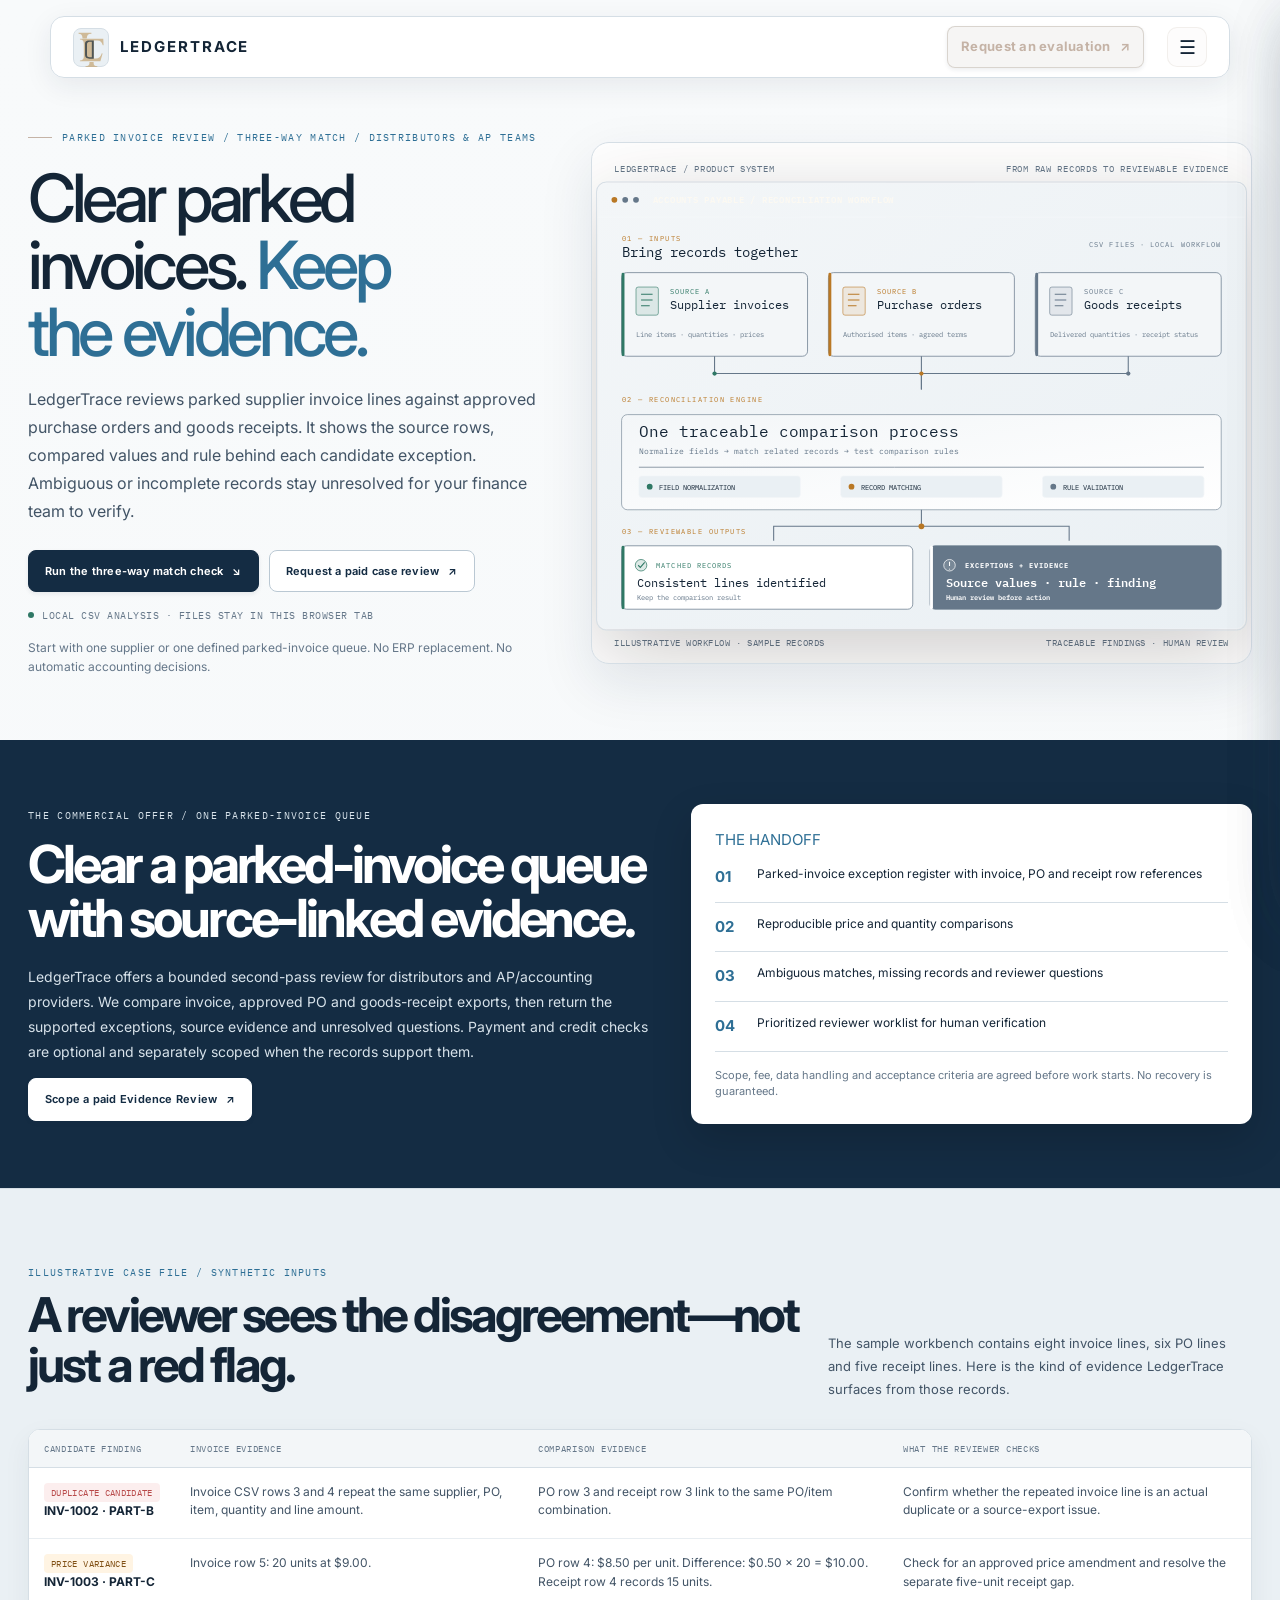
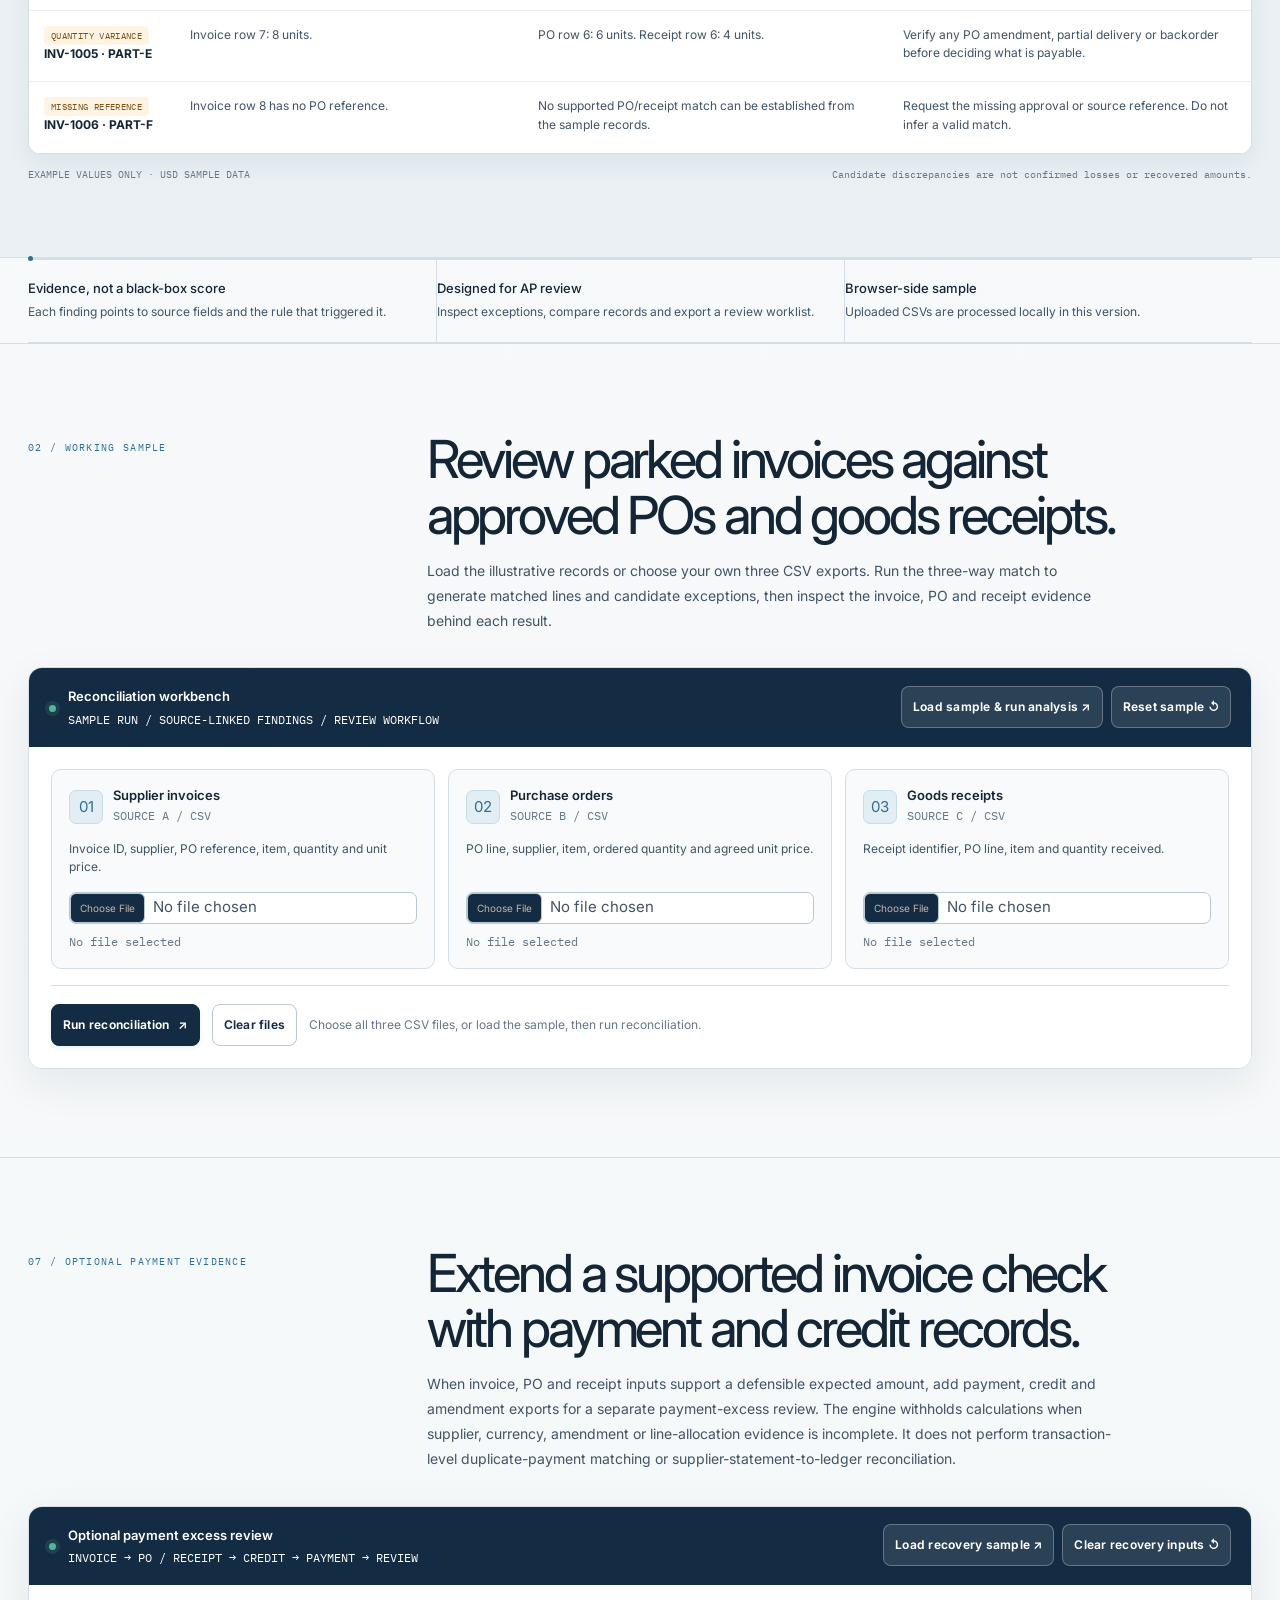
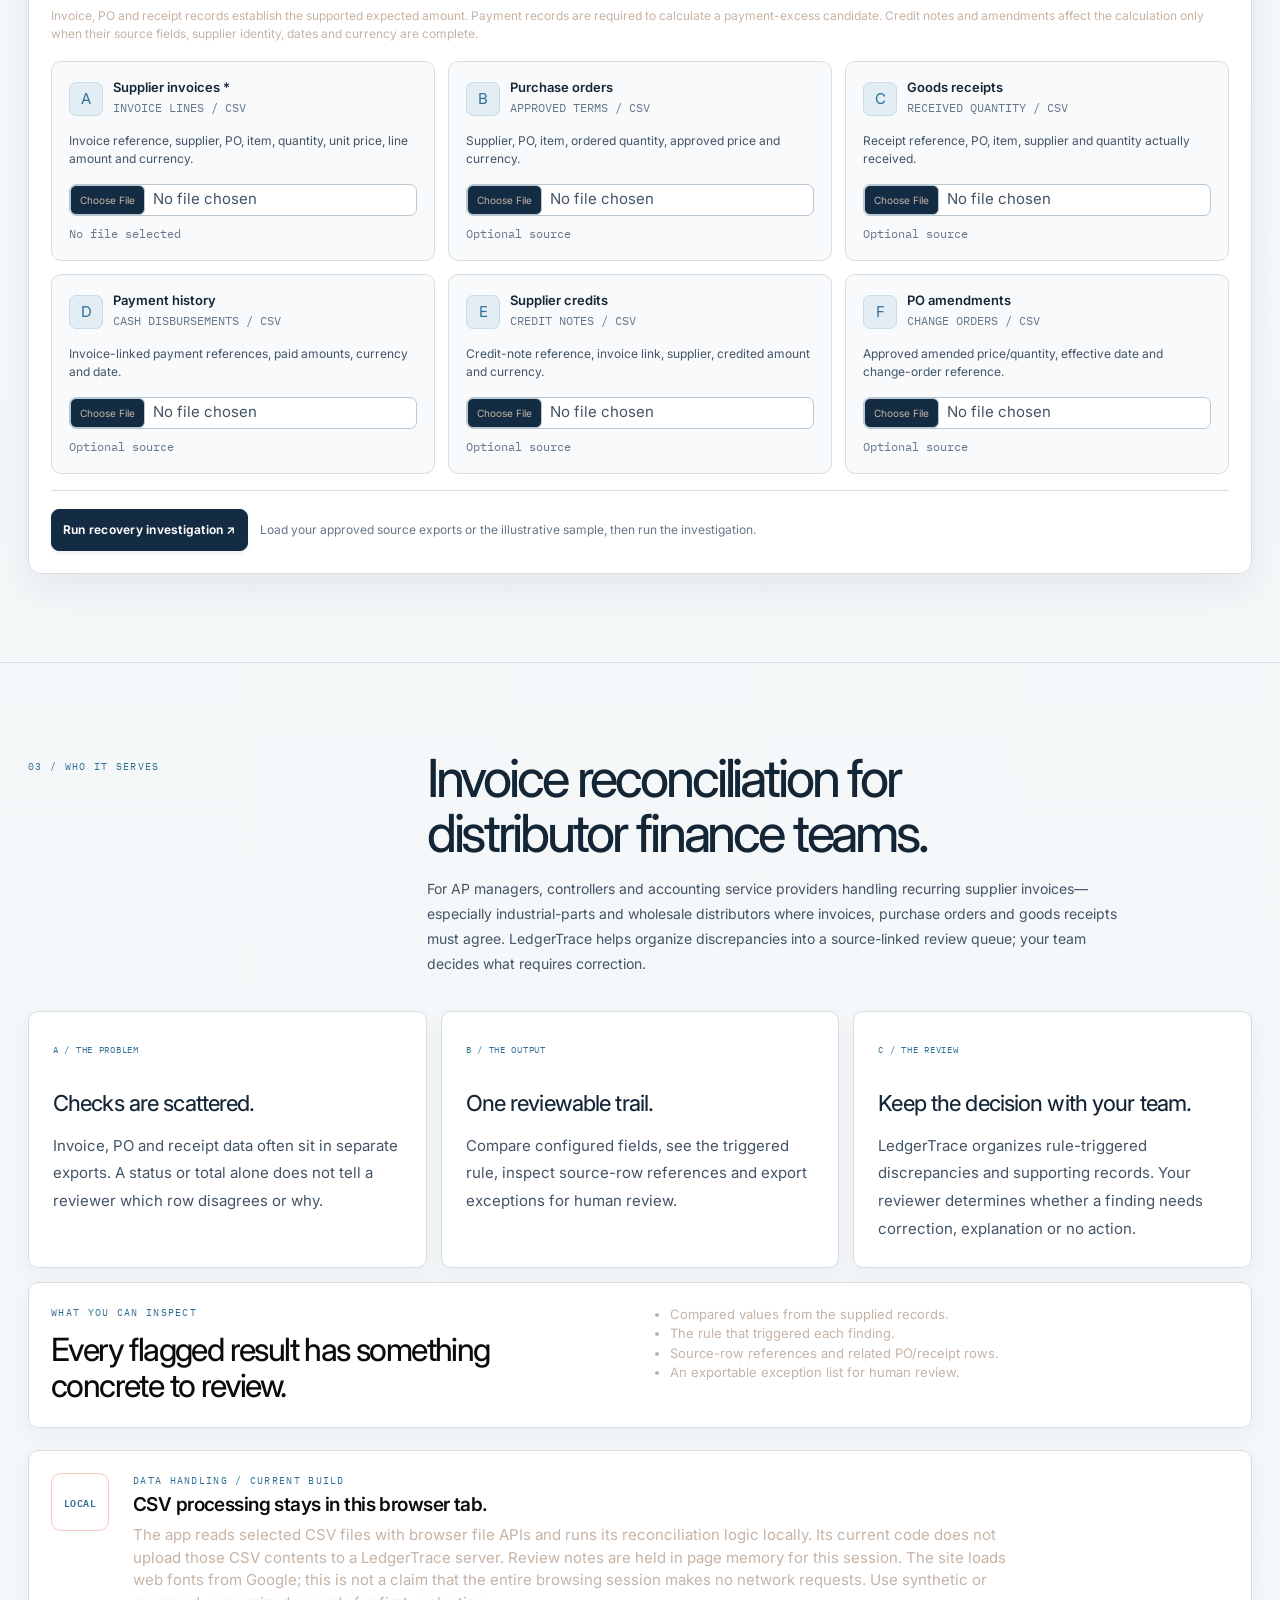
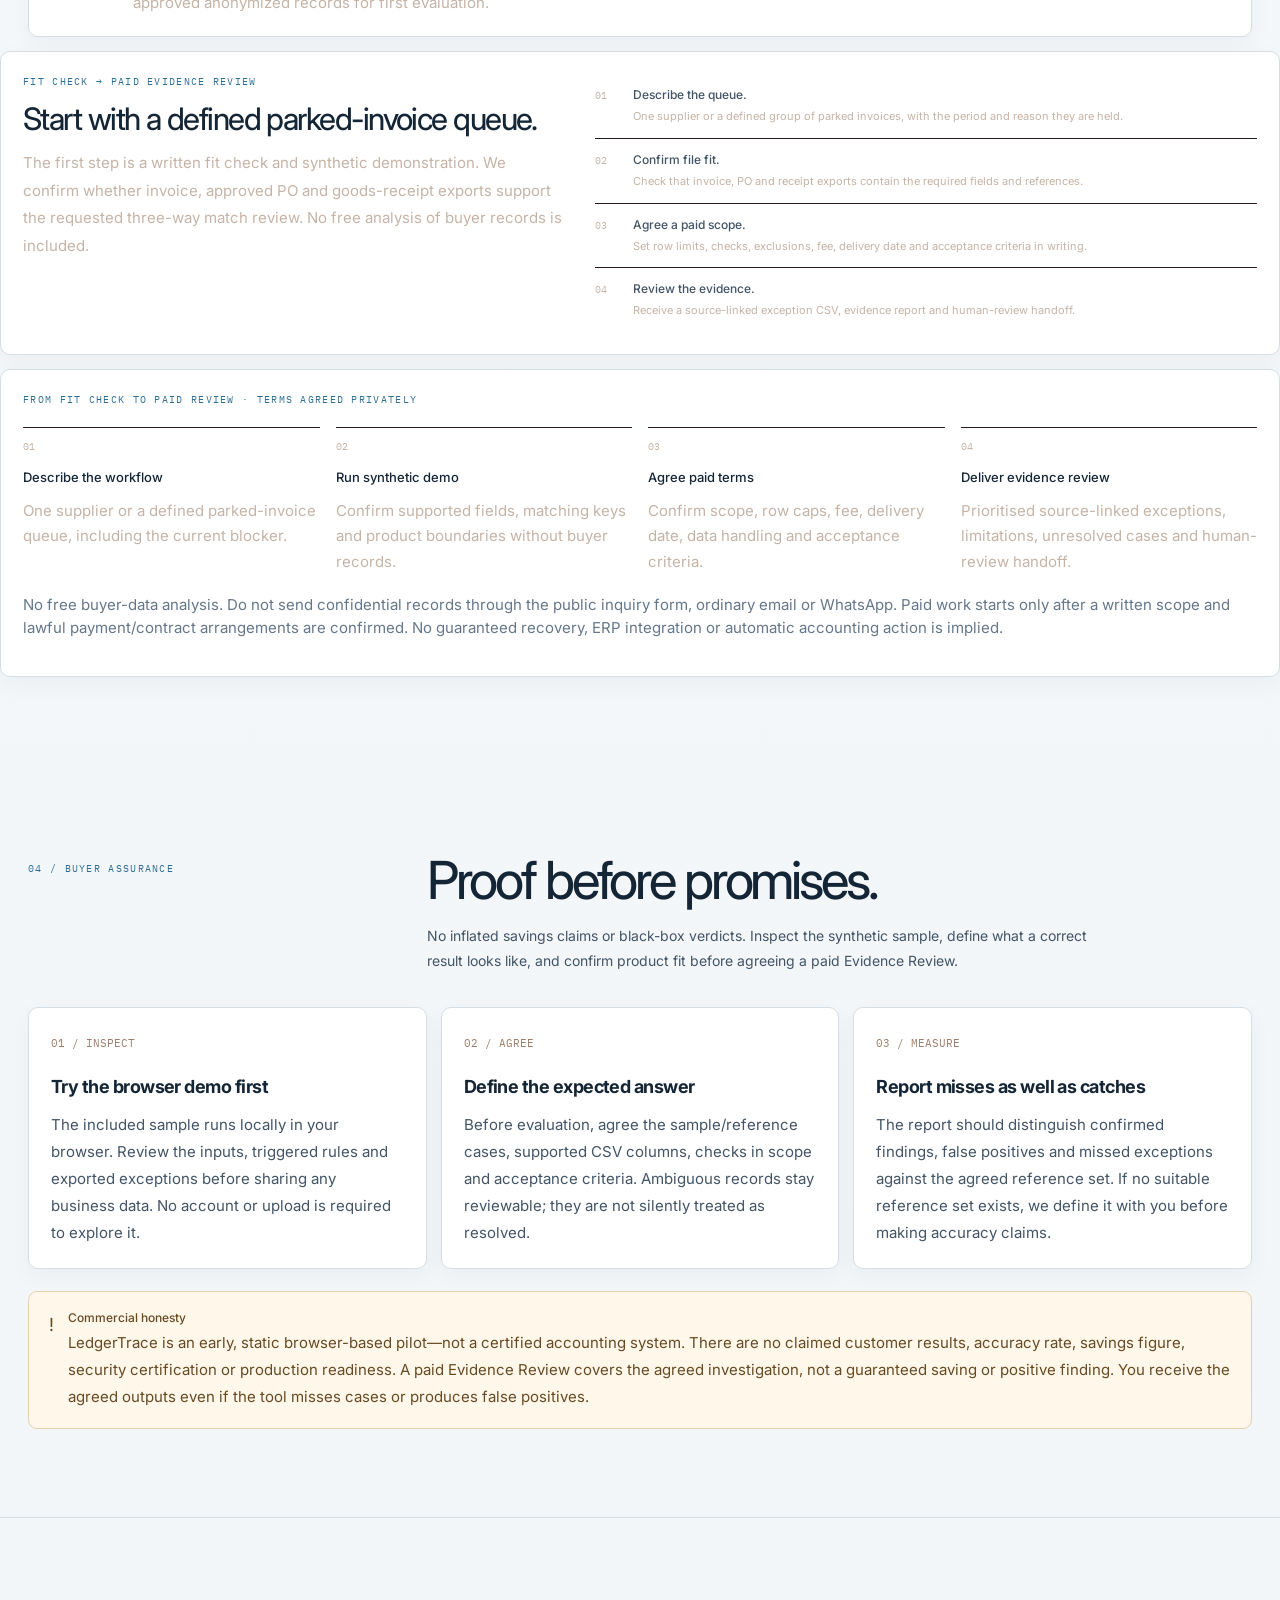
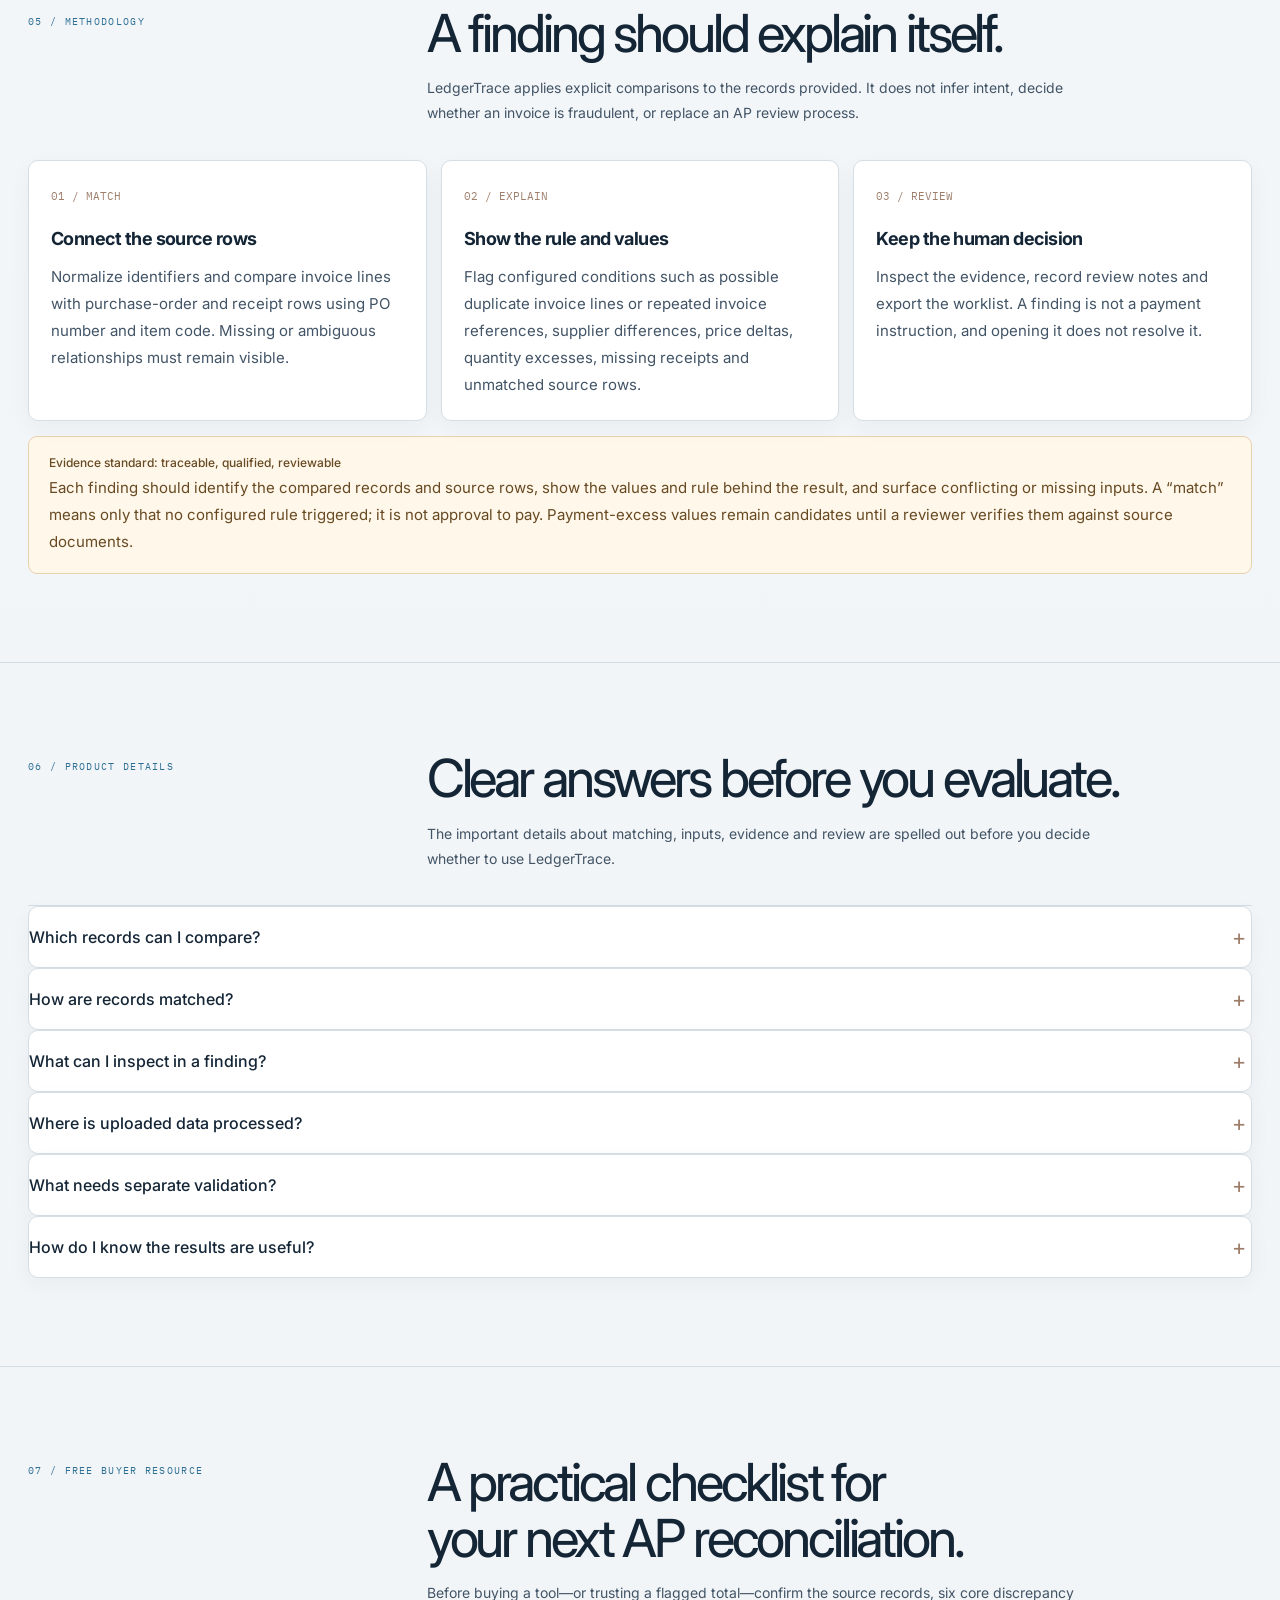
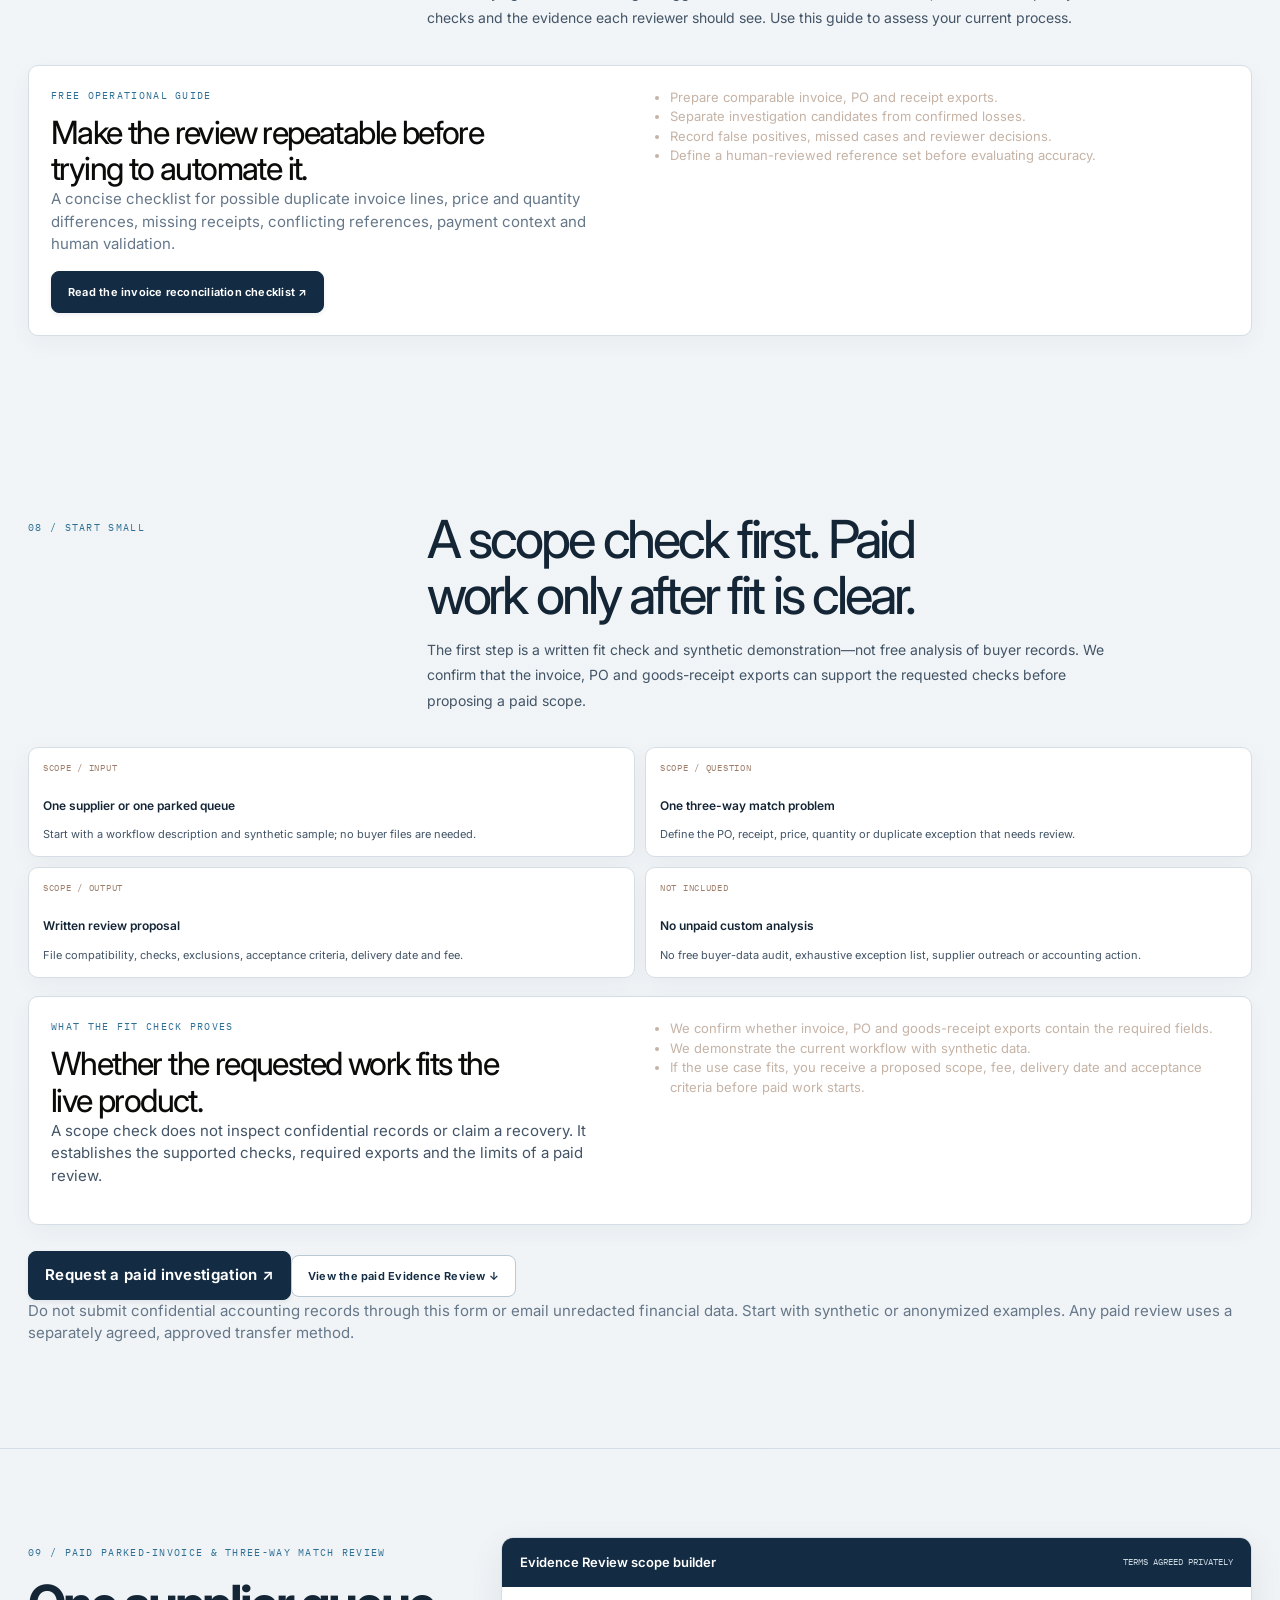
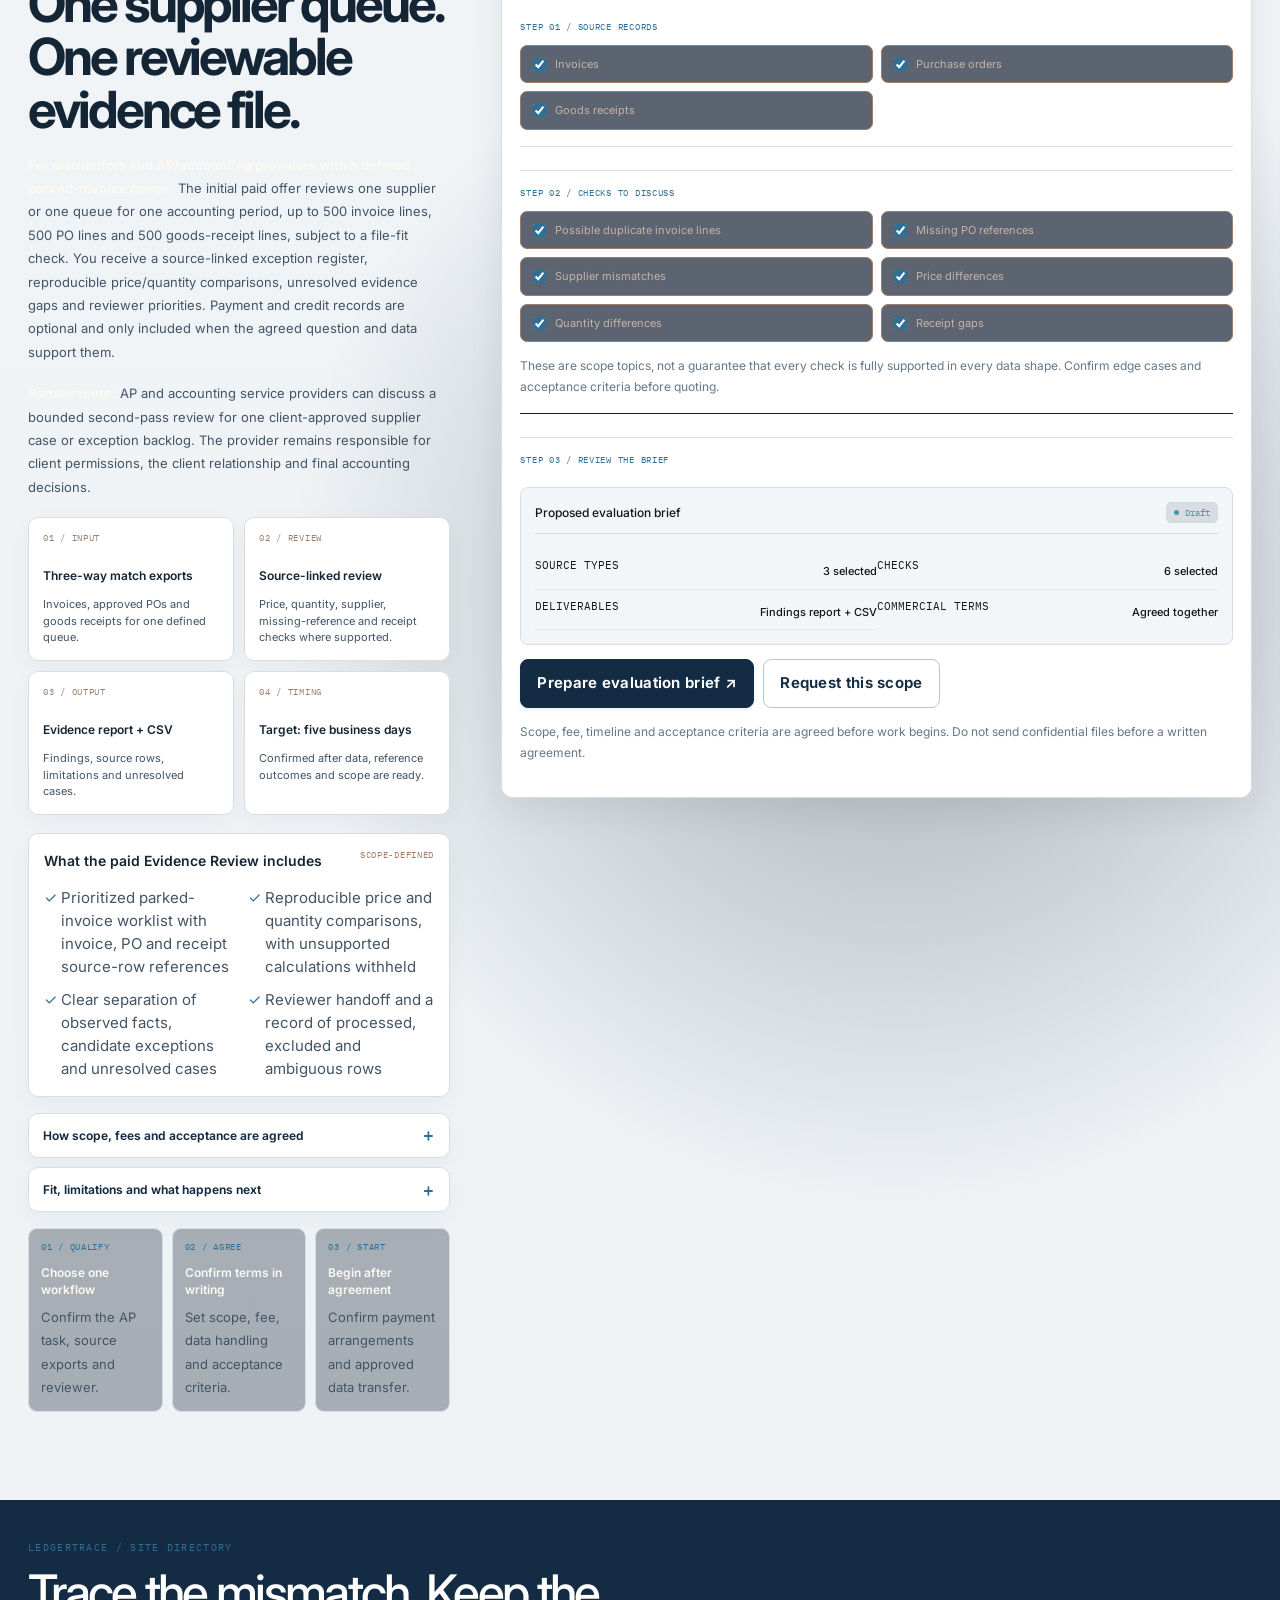
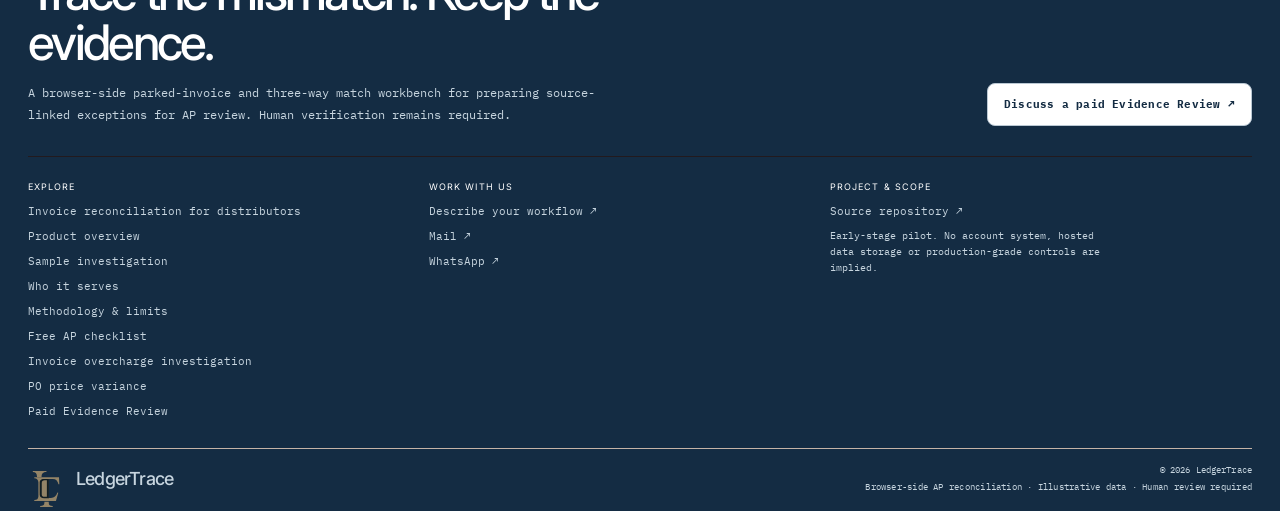
==== index.html @ d0ad27b7 "Refresh unified LedgerTrace workspace theme cache" ====
<!doctype html>
<html lang="en">
<head>
<meta charset="utf-8">
<meta name="viewport" content="width=device-width,initial-scale=1">
<meta name="theme-color" content="#203A34">
<meta name="description" content="Review parked supplier invoices against approved purchase orders and goods receipts. LedgerTrace produces source-linked three-way match exceptions for finance review, with optional payment evidence checks when supported.">
<meta property="og:type" content="website">
<meta property="og:title" content="LedgerTrace — Parked Invoice & Three-Way Match Review">
<meta property="og:description" content="Investigate duplicate supplier payments, missed supplier credits, invoice overcharges and quantity or price variances. Run a browser-based CSV check and request a scoped paid investigation.">
<meta property="og:url" content="https://ledgertrace.pages.dev/">
<link rel="canonical" href="https://ledgertrace.pages.dev/"><title>Parked Invoice &amp; Three-Way Match Evidence Review | LedgerTrace</title>
<script type="application/ld+json">{"@context":"https://schema.org","@type":"SoftwareApplication","name":"LedgerTrace","url":"https://ledgertrace.pages.dev/","applicationCategory":"BusinessApplication","operatingSystem":"Any modern browser","description":"Browser-side AP workbench for reviewing parked supplier invoices against approved purchase orders and goods receipts, with source-linked three-way match exceptions.","offers":{"@type":"Offer","url":"https://ledgertrace.pages.dev/#evaluation","description":"Scoped paid reconciliation evaluation; fee and acceptance criteria agreed privately before kickoff."}}</script>
<link rel="preconnect" href="https://fonts.googleapis.com">
<link rel="preconnect" href="https://fonts.gstatic.com" crossorigin>
<link href="https://fonts.googleapis.com/css2?family=IBM+Plex+Mono:wght@400;500;600&family=Inter:wght@400;500;600;700&family=Space+Grotesk:wght@400;500;600;700&display=swap" rel="stylesheet">
<style>
:root{color-scheme:dark;--bg:#FCF9F2;--panel:#EADEC9;--panel2:#C5B3A6;--line:#C5B3A6;--line2:#C5B3A6;--text:#0B0B0A;--muted:#C5B3A6;--blue:#2A524E;--amber:#9E7E6B;--green:#2A524E;--red:#9E7E6B;--espresso:#0B0B0A;--roast:#221A1E;--slate:#161512;--stone:#C5B3A6;--linen:#C5B3A6;--cream:#EADEC9;--coral:#9E7E6B;--ochre:#9E7E6B;--paper:#FCF9F2;--mono:"IBM Plex Mono",monospace;--display:"Space Grotesk",sans-serif;--body:"Inter",sans-serif;--max:1320px;font:15px/1.6 var(--body);scroll-behavior:smooth}
*{box-sizing:border-box}body{margin:0;background:var(--bg);color:var(--text);overflow-x:hidden}body:before{content:"";position:fixed;inset:0;pointer-events:none;z-index:-2;background-image:linear-gradient(rgba(168,159,145,.045) 1px,transparent 1px),linear-gradient(90deg,rgba(168,159,145,.045) 1px,transparent 1px);background-size:64px 64px;mask-image:linear-gradient(to bottom,#0B0B0A,transparent 85%)}body:after{content:"";position:fixed;inset:-20%;pointer-events:none;z-index:-1;background:radial-gradient(ellipse at var(--mx,65%) var(--my,20%),rgba(59,130,246,.10),transparent 34%);opacity:.75}
a{color:inherit}button,input,textarea,select{font:inherit}button,a{touch-action:manipulation}button{cursor:pointer}button:focus-visible,a:focus-visible,input:focus-visible,textarea:focus-visible,select:focus-visible{outline:2px solid var(--blue);outline-offset:4px}::selection{background:rgba(59,130,246,.35);color:#EADEC9}
.container{width:min(var(--max),calc(100% - 64px));margin-inline:auto}.mono,.eyebrow,.section-index,.record-id,.micro,.nav a,.tag,.status,.metric-label{font-family:var(--mono);letter-spacing:.04em}.eyebrow,.section-index{font-size:11px;color:var(--blue);text-transform:uppercase;letter-spacing:.13em}.muted{color:var(--muted)}.small{font-size:12px}.trace-rule{height:1px;background:linear-gradient(90deg,var(--blue),rgba(59,130,246,.1) 70%,transparent);position:relative}.trace-rule:before{content:"";position:absolute;left:0;top:-2px;width:5px;height:5px;background:var(--blue);border-radius:50%;box-shadow:0 0 14px rgba(59,130,246,.75)}
.header{position:fixed;z-index:50;top:18px;left:50%;transform:translateX(-50%);width:min(1180px,calc(100% - 36px));height:68px;padding:0 22px;display:flex;align-items:center;gap:26px;border:1px solid rgba(168,159,145,.22);border-radius:18px;background:rgba(28,18,12,.72);backdrop-filter:blur(18px) saturate(135%);-webkit-backdrop-filter:blur(18px) saturate(135%);box-shadow:0 12px 50px rgba(28,18,12,.18);transition:height .25s ease,background .25s ease,border-color .25s ease}.header.scrolled{height:56px;background:rgba(28,18,12,.82);border-color:rgba(168,159,145,.28)}
.brand{display:inline-flex;align-items:center;gap:11px;text-decoration:none;flex-shrink:0}.brand-mark{width:31px;height:31px;display:grid;place-items:center;border:0;border-radius:10px;color:var(--text);font:600 13px var(--display);position:relative;overflow:hidden}.brand-mark svg{position:absolute;inset:0;width:100%;height:100%;pointer-events:none}.brand-mark .mark-trace{stroke:var(--blue);stroke-width:1.6;stroke-linecap:round;stroke-linejoin:round;stroke-dasharray:44;stroke-dashoffset:0;transition:stroke-dashoffset .55s ease}.brand-mark .mark-letter{stroke:currentColor;stroke-opacity:.8;stroke-width:1.5;stroke-linecap:round;stroke-linejoin:round}.brand:hover .mark-trace,.footer-brand:hover .mark-trace{stroke-dashoffset:0}.footer-brand .mark-trace{stroke-dashoffset:0}.footer-brand:hover .mark-trace{stroke-dashoffset:0}.brand-name{font:700 12px var(--display);letter-spacing:.17em}.nav{display:flex;align-items:center;gap:25px;margin-left:auto}.nav a{font-size:10px;color:#C5B3A6;text-decoration:none;transition:color .2s}.nav a:hover{color:var(--text)}.header-cta,.button{display:inline-flex;align-items:center;justify-content:center;gap:12px;border:1px solid var(--blue);background:var(--blue);color:#0B0B0A;padding:12px 16px;border-radius:8px;text-decoration:none;font-size:11px;font-weight:700;letter-spacing:.02em;transition:transform .2s,background .2s,border-color .2s}.header-cta{padding:10px 13px;white-space:nowrap}.button:hover,.header-cta:hover{transform:translateY(-2px);background:#C5B3A6}.button.secondary{background:transparent;border-color:var(--line2);color:var(--text)}.button.secondary:hover{border-color:var(--blue);background:rgba(59,130,246,.08)}.button.ghost{background:transparent;border-color:transparent;color:var(--muted)}.button.ghost:hover{color:var(--text);background:rgba(168,159,145,.08)}.menu-toggle{display:none;background:transparent;border:1px solid var(--line);border-radius:8px;color:var(--text);padding:8px}
.hero{min-height:680px;padding:126px 0 72px;position:relative;display:grid;grid-template-columns:minmax(0,.9fr) minmax(0,1.1fr);gap:44px;align-items:center}.hero-copy{position:relative;z-index:2}.hero .eyebrow{display:flex;align-items:center;gap:10px}.hero .eyebrow:before{content:"";width:24px;height:1px;background:var(--blue)}h1,h2,h3,p{margin-top:0}h1,h2,h3{font-family:var(--display)}h1{font-size:clamp(50px,6.3vw,88px);line-height:.98;letter-spacing:-.075em;font-weight:600;margin:25px 0 24px;max-width:680px}h1 em{font-style:normal;color:var(--blue)}.hero-desc{max-width:540px;font-size:16px;color:#C5B3A6;line-height:1.8}.hero-actions{display:flex;flex-wrap:wrap;gap:11px;margin-top:29px}.privacy-note{display:flex;align-items:center;gap:8px;margin-top:23px;color:var(--muted);font:10px var(--mono);letter-spacing:.05em}.privacy-note:before{content:"";width:6px;height:6px;background:var(--green);border-radius:50%;box-shadow:0 0 10px rgba(168,159,145,.5)}
.scene{min-height:480px;position:relative;perspective:1000px;isolation:isolate}.scene-grid{position:absolute;inset:0;background-image:linear-gradient(rgba(168,159,145,.09) 1px,transparent 1px),linear-gradient(90deg,rgba(168,159,145,.09) 1px,transparent 1px);background-size:32px 32px;mask-image:radial-gradient(ellipse,#0B0B0A 15%,transparent 72%);transform:translate3d(var(--gx,0),var(--gy,0),-30px)}.scene-glow{position:absolute;width:70%;height:65%;left:16%;top:14%;background:radial-gradient(ellipse,rgba(59,130,246,.15),transparent 68%);filter:blur(22px);transform:translate3d(var(--lx,0),var(--ly,0),-60px)}.scene-svg{position:absolute;inset:4% 0;width:100%;height:92%;overflow:visible}.scene-path{fill:none;stroke:rgba(59,130,246,.6);stroke-width:1.2;stroke-dasharray:5 6;animation:traceDash 12s linear infinite}.scene-path.broken{stroke:var(--amber);stroke-dasharray:3 8}.scene-node{fill:var(--bg);stroke:var(--blue);stroke-width:1.4}.scene-node.warn{stroke:var(--amber)}.document{position:absolute;width:205px;min-height:142px;padding:15px 15px 13px;background:linear-gradient(145deg,rgba(30,41,59,.97),rgba(28,18,12,.94));border:1px solid rgba(168,159,145,.35);border-radius:11px;box-shadow:0 22px 65px rgba(28,18,12,.25);transition:transform .35s,border-color .25s,box-shadow .25s;transform:translate3d(var(--px,0),var(--py,0),0) rotate(var(--rot,0deg));backdrop-filter:blur(12px)}.document:hover{border-color:var(--blue);box-shadow:0 0 0 1px rgba(59,130,246,.1),0 22px 70px rgba(28,18,12,.4)}.doc-invoice{left:3%;top:9%;--rot:-4deg}.doc-po{right:1%;top:26%;--rot:3deg}.doc-receipt{left:19%;bottom:5%;--rot:2deg}.doc-top{display:flex;align-items:center;justify-content:space-between;gap:8px;font:9px var(--mono);color:var(--muted);letter-spacing:.07em}.doc-symbol{width:23px;height:27px;border:1px solid var(--line2);border-radius:4px;display:grid;place-items:center;color:var(--blue);font:11px var(--mono)}.doc-title{font:600 15px var(--display);margin:13px 0 3px}.doc-sub{font:10px var(--mono);color:var(--muted)}.doc-line{height:1px;background:var(--line);margin:12px 0 9px}.doc-data{display:flex;justify-content:space-between;font:10px var(--mono);gap:8px}.doc-data b{font-weight:500;color:var(--text)}.doc-status{display:inline-flex;align-items:center;gap:6px;color:var(--green);font:9px var(--mono);margin-top:10px}.doc-status.warn{color:var(--amber)}.doc-status:before{content:"";width:5px;height:5px;background:currentColor;border-radius:50%}.scene-label{position:absolute;font:9px var(--mono);letter-spacing:.1em;color:var(--muted);text-transform:uppercase}.label-a{left:1%;bottom:1%}.label-b{right:2%;top:7%}.scene-coord{position:absolute;right:3%;bottom:0;font:9px var(--mono);color:#C5B3A6}.scene-caption{position:absolute;right:1%;bottom:-22px;color:var(--muted);font:9px var(--mono);letter-spacing:.04em}
.section{position:relative;padding:108px 0;scroll-margin-top:105px}.section-top{display:grid;grid-template-columns:.7fr 1.3fr;gap:30px;align-items:start;margin-bottom:42px}.section-index{padding-top:8px}.section-title{font-size:clamp(36px,4.7vw,61px);line-height:1.03;letter-spacing:-.065em;font-weight:500;margin:0;max-width:800px}.section-lead{color:var(--muted);max-width:640px;margin:17px 0 0;font-size:14px;line-height:1.8}.signal-strip{display:grid;grid-template-columns:repeat(3,1fr);border-top:1px solid var(--line);border-bottom:1px solid var(--line)}.signal{padding:22px 26px 22px 0;position:relative}.signal+.signal{padding-left:26px;border-left:1px solid var(--line)}.signal strong{display:block;font:500 13px var(--display);margin-bottom:6px}.signal span{display:block;color:var(--muted);font-size:12px;line-height:1.7}
.workbench{background:linear-gradient(180deg,rgba(28,18,12,.35),transparent 86%);border-top:1px solid var(--line)}.workbench-shell{border:1px solid var(--line);border-radius:16px;overflow:hidden;background:rgba(28,18,12,.85);box-shadow:0 28px 90px rgba(28,18,12,.2)}.workbench-bar{display:flex;align-items:center;justify-content:space-between;gap:18px;padding:17px 20px;border-bottom:1px solid var(--line);background:rgba(28,18,12,.65)}.workbench-title{display:flex;align-items:center;gap:12px}.live-dot{width:7px;height:7px;border-radius:50%;background:var(--green);box-shadow:0 0 12px rgba(168,159,145,.45)}.workbench-title strong{font:600 12px var(--display)}.workbench-title span{display:block;color:var(--muted);font:9px var(--mono);margin-top:3px}.bar-actions{display:flex;gap:8px;flex-wrap:wrap}.button.sm{padding:9px 11px;font-size:10px}.workbench-body{padding:22px}.input-grid{display:grid;grid-template-columns:repeat(3,1fr);gap:12px}.source-card{padding:17px;border:1px solid var(--line);border-radius:10px;background:rgba(28,18,12,.7);min-width:0}.source-head{display:flex;align-items:center;gap:10px;margin-bottom:12px}.source-icon{width:34px;height:34px;display:grid;place-items:center;border:1px solid rgba(59,130,246,.28);border-radius:9px;color:var(--blue)}.source-head strong{font:600 13px var(--display);display:block}.source-head small{font:9px var(--mono);color:var(--muted)}.source-card p{font-size:11px;color:var(--muted);line-height:1.65;min-height:38px;margin-bottom:14px}.file-input{display:block;width:100%;font-size:10px;color:var(--muted)}.file-input::file-selector-button{padding:8px 9px;background:#161512;border:1px solid var(--line2);border-radius:6px;color:var(--text);font:10px var(--body);margin-right:8px;cursor:pointer}.file-meta{margin-top:9px;color:var(--green);font:9px var(--mono);overflow-wrap:anywhere}.work-actions{display:flex;gap:9px;align-items:center;flex-wrap:wrap;margin-top:16px}.error{margin-top:14px;padding:12px 14px;background:rgba(224,122,95,.08);border:1px solid rgba(224,122,95,.4);border-radius:8px;color:#C5B3A6;font-size:12px}.hidden{display:none!important}
.results{margin-top:28px}.results-head{display:flex;align-items:end;justify-content:space-between;gap:15px;margin-bottom:17px}.results-head h3{font-size:25px;letter-spacing:-.04em;margin:8px 0 0}.results-head p{font-size:11px;color:var(--muted);margin:5px 0 0}.metrics{display:grid;grid-template-columns:repeat(4,1fr);gap:10px}.metric{padding:17px;border:1px solid var(--line);border-radius:10px;background:rgba(28,18,12,.75)}.metric-label{font-size:9px;color:var(--muted);text-transform:uppercase}.metric-value{font:500 29px/1.2 var(--display);margin-top:10px;letter-spacing:-.04em;font-variant-numeric:tabular-nums}.metric-value.amber{color:var(--amber)}.metric-note{font-size:10px;color:var(--muted);margin-top:5px}.results-toolbar{display:flex;justify-content:space-between;gap:12px;align-items:center;flex-wrap:wrap;margin:23px 0 12px}.filters{display:flex;gap:6px;flex-wrap:wrap}.filter-btn{border:1px solid var(--line);border-radius:7px;background:transparent;color:var(--muted);font-size:10px;padding:8px 11px}.filter-btn.active{border-color:var(--blue);color:var(--text);background:rgba(59,130,246,.1)}.search{width:min(300px,100%);padding:10px 12px;border:1px solid var(--line);border-radius:7px;background:#0B0B0A;color:var(--text);font-size:11px}.table-wrap{overflow:auto;border:1px solid var(--line);border-radius:10px}table{border-collapse:collapse;width:100%;min-width:850px;font-size:11px}th{background:#221A1E;color:var(--muted);font:9px var(--mono);text-align:left;text-transform:uppercase;letter-spacing:.07em}th,td{padding:13px 14px;border-bottom:1px solid rgba(168,159,145,.8);vertical-align:top}tbody tr{cursor:pointer;transition:background .18s}tbody tr:hover,tbody tr:focus{background:rgba(59,130,246,.07);outline:none}tbody tr:last-child td{border-bottom:0}.cell-main{font-weight:600;color:var(--text)}.cell-sub{color:var(--muted);font:9px var(--mono);margin-top:4px}.pill{display:inline-flex;align-items:center;gap:6px;border-radius:5px;padding:4px 7px;font:9px var(--mono);white-space:nowrap}.pill:before{content:"";width:5px;height:5px;background:currentColor;border-radius:50%}.pill.exception{color:var(--amber);background:rgba(224,122,95,.09)}.pill.matched{color:var(--green);background:rgba(168,159,145,.09)}.pill.review{color:var(--red);background:rgba(224,122,95,.09)}.findings-cell{max-width:360px;color:#C5B3A6;line-height:1.65}.empty{padding:30px;text-align:center;color:var(--muted);font-size:12px}.table-note{font-size:10px;color:var(--muted);margin-top:12px;line-height:1.7}
.report{margin-top:28px;padding:25px;border:1px solid var(--line);border-radius:13px;background:linear-gradient(145deg,rgba(28,18,12,.9),rgba(28,18,12,.85))}.report-head{display:flex;align-items:start;justify-content:space-between;gap:18px}.report-head h3{font-size:25px;letter-spacing:-.05em;margin:7px 0}.report-head p{font-size:11px;color:var(--muted);margin:0}.report-grid{display:grid;grid-template-columns:1fr 1fr;gap:24px;margin-top:25px}.report-block{border-top:1px solid var(--line);padding-top:15px}.report-block h4{font:500 12px var(--display);margin:0 0 10px}.report-block p,.report-block li{font-size:11px;color:var(--muted);line-height:1.8}.report-block ul{padding-left:17px;margin:0}.report-block li+li{margin-top:4px}.report-footer{display:flex;justify-content:space-between;align-items:center;gap:12px;flex-wrap:wrap;margin-top:21px;padding-top:17px;border-top:1px solid var(--line)}
.drawer-backdrop{position:fixed;inset:0;z-index:80;background:rgba(28,18,12,.66);backdrop-filter:blur(4px);opacity:0;visibility:hidden;transition:opacity .25s,visibility .25s}.drawer-backdrop.open{opacity:1;visibility:visible}.drawer{position:fixed;z-index:81;top:0;right:0;width:min(520px,100%);height:100dvh;overflow-y:auto;background:#0B0B0A;border-left:1px solid var(--line2);padding:27px;transform:translateX(102%);transition:transform .3s cubic-bezier(.2,.7,.2,1);box-shadow:-25px 0 90px rgba(28,18,12,.35)}.drawer.open{transform:translateX(0)}.drawer-top{display:flex;justify-content:space-between;align-items:start;gap:15px;padding-bottom:20px;border-bottom:1px solid var(--line)}.drawer-top h2{font-size:27px;letter-spacing:-.05em;margin:7px 0}.icon-button{width:38px;height:38px;display:grid;place-items:center;border:1px solid var(--line2);border-radius:9px;background:transparent;color:var(--text);font-size:18px}.drawer-status{margin-top:20px}.drawer-section{padding:21px 0;border-bottom:1px solid var(--line)}.drawer-section h3{font-size:14px;margin:0 0 13px}.evidence-pair{display:grid;grid-template-columns:1fr 1fr;gap:8px}.evidence-value{padding:12px;border:1px solid var(--line);border-radius:8px;background:rgba(28,18,12,.75);min-width:0}.evidence-value span{display:block;color:var(--muted);font:9px var(--mono);text-transform:uppercase}.evidence-value strong{display:block;font:500 13px var(--mono);margin-top:8px;overflow-wrap:anywhere}.finding-list{padding-left:18px;margin:0}.finding-list li{font-size:12px;color:#C5B3A6;line-height:1.8;margin:7px 0}.drawer-actions{display:flex;gap:9px;flex-wrap:wrap;margin-top:20px}.review-note{width:100%;min-height:90px;background:#0B0B0A;border:1px solid var(--line2);border-radius:8px;color:var(--text);padding:12px;font-size:12px;resize:vertical}.review-state{display:flex;align-items:center;gap:9px;margin:12px 0;color:var(--muted);font-size:11px}.review-state select{background:#0B0B0A;color:var(--text);border:1px solid var(--line2);border-radius:7px;padding:8px}
.methodology{border-top:1px solid var(--line)}.method-grid{display:grid;grid-template-columns:repeat(3,1fr);gap:12px}.method-card{border:1px solid var(--line);border-radius:12px;padding:22px;background:rgba(28,18,12,.5)}.method-card .number{font:11px var(--mono);color:var(--blue)}.method-card h3{font-size:18px;letter-spacing:-.03em;margin:17px 0 9px}.method-card p{font-size:12px;line-height:1.8;color:var(--muted);margin:0}.boundary{margin-top:15px;padding:18px 20px;border:1px solid rgba(224,122,95,.3);border-radius:10px;background:rgba(224,122,95,.045);display:flex;gap:14px;align-items:start}.boundary strong{display:block;font:500 12px var(--display);margin-bottom:4px}.boundary p{font-size:11px;color:var(--muted);margin:0;line-height:1.8}
.evaluation{border-top:1px solid var(--line);background:radial-gradient(ellipse at 70% 45%,rgba(59,130,246,.07),transparent 42%)}.eval-grid{display:grid;grid-template-columns:.75fr 1.25fr;gap:48px;align-items:start}.eval-copy h2{font-size:clamp(38px,4.8vw,60px);line-height:1.02;letter-spacing:-.07em;margin:17px 0}.eval-copy p{color:var(--muted);font-size:13px;line-height:1.9}.eval-points{display:grid;gap:10px;margin-top:24px}.eval-point{display:flex;gap:10px;color:#C5B3A6;font-size:11px;align-items:start}.eval-point:before{content:"✓";color:var(--green);font-family:var(--mono)}.builder{border:1px solid var(--line2);border-radius:14px;background:rgba(28,18,12,.88);overflow:hidden}.builder-head{padding:19px 21px;border-bottom:1px solid var(--line);display:flex;align-items:center;justify-content:space-between;gap:15px}.builder-head strong{font:600 13px var(--display)}.builder-head span{font:9px var(--mono);color:var(--muted)}.builder-body{padding:21px}.builder-step+.builder-step{margin-top:23px;padding-top:22px;border-top:1px solid var(--line)}.step-label{font:10px var(--mono);text-transform:uppercase;color:var(--blue);letter-spacing:.09em;margin-bottom:13px}.option-grid{display:grid;grid-template-columns:repeat(3,1fr);gap:8px}.option{position:relative;display:flex;align-items:center;gap:8px;padding:11px 10px;border:1px solid var(--line);border-radius:8px;color:#C5B3A6;font-size:11px;cursor:pointer;transition:border-color .2s,background .2s}.option:has(input:checked){border-color:var(--blue);background:rgba(59,130,246,.08);color:var(--text)}.option input{accent-color:var(--blue);margin:0}.option.disabled-option{opacity:.45;cursor:not-allowed}.option.disabled-option input{cursor:not-allowed}.builder-summary{margin-top:22px;border:1px solid var(--line);border-radius:10px;background:#0B0B0A;padding:16px}.summary-heading{display:flex;align-items:center;justify-content:space-between;gap:12px}.summary-heading strong{font:500 12px var(--display)}.summary-list{display:grid;grid-template-columns:1fr 1fr;gap:12px;margin-top:15px}.summary-item span{display:block;font:9px var(--mono);color:var(--muted);text-transform:uppercase}.summary-item strong{display:block;font-size:11px;font-weight:500;margin-top:5px}.builder-disclaimer{font-size:10px;color:var(--muted);line-height:1.7;margin:13px 0 0}.builder-actions{display:flex;gap:8px;flex-wrap:wrap;margin-top:15px}
.contact-panel-backdrop{position:fixed;inset:0;z-index:90;background:rgba(28,18,12,.72);backdrop-filter:blur(5px);opacity:0;visibility:hidden;transition:opacity .25s,visibility .25s}.contact-panel-backdrop.open{opacity:1;visibility:visible}.contact-panel{position:fixed;z-index:91;right:0;top:0;width:min(500px,100%);height:100dvh;overflow-y:auto;padding:30px;background:#0B0B0A;border-left:1px solid var(--line2);transform:translateX(102%);transition:transform .3s cubic-bezier(.2,.7,.2,1)}.contact-panel.open{transform:translateX(0)}.contact-panel h2{font-size:36px;line-height:1.05;letter-spacing:-.06em;margin:15px 0}.contact-panel p{color:var(--muted);font-size:12px;line-height:1.8}.form-label{display:block;font:10px var(--mono);color:#C5B3A6;text-transform:uppercase;letter-spacing:.07em;margin:17px 0 7px}.form-control{width:100%;padding:12px;border:1px solid var(--line2);border-radius:8px;background:#0B0B0A;color:var(--text);font-size:12px}.form-control::placeholder{color:#C5B3A6}.contact-panel textarea{min-height:120px;resize:vertical}.contact-note{font-size:10px!important}.contact-generated{margin-top:17px;padding:14px;border:1px solid var(--line);border-radius:9px;background:#0B0B0A}.contact-generated strong{display:block;font:500 11px var(--display);margin-bottom:6px}.contact-generated p{font-size:11px;margin:0}.contact-channel{display:flex;gap:8px;flex-wrap:wrap;margin-top:14px}
.footer{padding:95px 0 28px;overflow:hidden;position:relative}.footer-top{display:flex;align-items:end;justify-content:space-between;gap:25px;padding-bottom:35px}.footer-top h2{font-size:clamp(28px,4vw,48px);line-height:1.05;letter-spacing:-.06em;max-width:650px;margin:12px 0 0}.footer-links{display:flex;gap:18px;flex-wrap:wrap}.footer-links a{font:10px var(--mono);text-decoration:none;color:var(--muted)}.footer-links a:hover{color:var(--blue)}.wordmark-wrap{position:relative;margin:10px 0 26px;isolation:isolate}.wordmark{font:700 clamp(52px,13.9vw,190px)/.82 var(--display);letter-spacing:-.105em;white-space:nowrap;color:#FCF9F2;position:relative;z-index:1;user-select:none}.wordmark-trace{position:absolute;inset:0;width:100%;height:100%;z-index:2;pointer-events:none;opacity:.75}.wordmark-trace path{stroke:var(--blue);stroke-width:1.1;fill:none;stroke-dasharray:6 10;stroke-dashoffset:0;mask-image:linear-gradient(90deg,transparent,#0B0B0A 18%,#0B0B0A 82%,transparent)}.footer-bottom{display:flex;justify-content:space-between;gap:20px;border-top:1px solid var(--line);padding-top:17px;color:var(--muted);font:9px var(--mono);text-transform:uppercase;letter-spacing:.04em}.footer-bottom strong{color:#EADEC9;font-weight:500}
.footer{padding:76px 0 24px;overflow:hidden;position:relative;border-top:1px solid var(--line)}
.footer-heading{display:flex;justify-content:space-between;align-items:end;gap:30px;padding-bottom:35px;border-bottom:1px solid var(--line)}
.footer-heading h2{font-size:clamp(30px,4vw,49px);line-height:1.02;letter-spacing:-.055em;font-weight:500;max-width:650px;margin:13px 0 0}
.footer-intro{font-size:12px;line-height:1.8;color:var(--muted);max-width:570px;margin:14px 0 0}
.footer-scope{white-space:nowrap;flex-shrink:0}
.footer-directory{display:grid;grid-template-columns:1fr 1fr 1.15fr;gap:42px;padding:32px 0 38px}
.footer-column{display:flex;flex-direction:column;align-items:flex-start;gap:12px;min-width:0}
.footer-column h3{font:10px var(--mono);letter-spacing:.12em;text-transform:uppercase;color:var(--text);margin:0 0 5px}
.footer-column a{font-size:12px;color:var(--muted);text-decoration:none;transition:color .18s}
.footer-column a:hover{color:var(--text)}
.footer-column p{font-size:11px;line-height:1.75;color:var(--muted);max-width:290px;margin:0}
.footer-brand-row{display:flex;align-items:center;justify-content:space-between;gap:22px;border-top:1px solid var(--line);padding-top:22px}
.footer-brand{display:inline-flex;align-items:center;gap:11px;text-decoration:none;color:var(--text);flex-shrink:0}
.footer-brand .brand-mark{width:32px;height:32px}
.footer-brand-name{font:500 21px var(--display);letter-spacing:-.045em}
.footer-legal{text-align:right}
.footer-legal p{font:9px var(--mono);line-height:1.7;letter-spacing:.025em;color:var(--muted);margin:0}
.footer-legal p+p{margin-top:3px}
@media(max-width:760px){.footer{padding-top:56px}.footer-heading{align-items:flex-start;flex-direction:column}.footer-scope{white-space:normal}.footer-directory{grid-template-columns:1fr 1fr;gap:30px 22px}.footer-column:last-child{grid-column:1/-1}.footer-brand-row{align-items:flex-start;flex-direction:column}.footer-legal{text-align:left}}
@media(max-width:430px){.footer-directory{grid-template-columns:1fr;gap:25px}.footer-column:last-child{grid-column:auto}.footer-heading h2{font-size:34px}.footer-brand-name{font-size:19px}}
@keyframes traceDash{to{stroke-dashoffset:-132}}@media(prefers-reduced-motion:reduce){*,*:before,*:after{scroll-behavior:auto!important;animation-duration:.01ms!important;animation-iteration-count:1!important;transition-duration:.01ms!important}}
@media(max-width:1000px){.container{width:calc(100% - 44px)}.header{gap:16px;padding:0 17px}.nav{gap:15px}.nav a{font-size:9px}.hero{grid-template-columns:1fr;gap:22px;padding-top:150px}.hero-copy{max-width:760px}.scene{max-width:760px;width:100%;margin:0 auto;min-height:450px}.section-top{grid-template-columns:1fr;gap:13px}.eval-grid{grid-template-columns:1fr;gap:30px}.eval-copy{max-width:750px}.footer-top{align-items:start;flex-direction:column}.footer-links{margin-top:5px}}
@media(max-width:650px){.container{width:calc(100% - 30px)}.header{top:10px;width:calc(100% - 20px);height:58px;padding:0 12px;border-radius:14px;gap:10px}.header.scrolled{height:52px}.brand-name{font-size:10px}.brand-mark{width:28px;height:28px}.nav{display:none;position:absolute;top:calc(100% + 9px);left:0;right:0;margin:0;padding:15px;border:1px solid var(--line2);border-radius:12px;background:rgba(28,18,12,.97);backdrop-filter:blur(20px);flex-direction:column;align-items:stretch;gap:0}.nav.open{display:flex}.nav a{padding:12px 8px;font-size:11px}.header-cta{margin-left:auto;padding:9px 10px;font-size:10px}.menu-toggle{display:inline-grid;place-items:center;width:36px;height:36px}.hero{padding:130px 0 58px;min-height:auto}.hero h1{font-size:clamp(48px,13.2vw,75px);margin:21px 0}.hero-desc{font-size:14px}.hero-actions .button{flex:1}.scene{min-height:410px;transform:scale(.96);transform-origin:center}.document{width:174px;min-height:132px;padding:12px}.doc-invoice{left:0;top:9%}.doc-po{right:0;top:31%}.doc-receipt{left:13%;bottom:3%}.doc-title{font-size:13px}.doc-data{font-size:9px}.scene-caption{right:0;font-size:8px}.signal-strip{grid-template-columns:1fr}.signal,.signal+.signal{padding:17px 0;border-left:0;border-bottom:1px solid var(--line)}.signal:last-child{border-bottom:0}.section{padding:72px 0;scroll-margin-top:82px}.section-title{font-size:clamp(34px,10vw,49px)}.section-top{margin-bottom:28px}.workbench-bar{align-items:start;flex-direction:column;padding:14px}.bar-actions{width:100%}.bar-actions .button{flex:1}.workbench-body{padding:12px}.input-grid{grid-template-columns:1fr}.source-card p{min-height:0}.metrics{grid-template-columns:repeat(2,1fr);gap:7px}.metric{padding:13px}.metric-value{font-size:25px}.results-head{align-items:start;flex-direction:column}.results-head .button{width:100%}.results-toolbar{align-items:stretch}.search{width:100%}.report{padding:16px}.report-head{flex-direction:column}.report-grid{grid-template-columns:1fr;gap:17px}.drawer,.contact-panel{padding:20px}.evidence-pair{grid-template-columns:1fr 1fr}.method-grid{grid-template-columns:1fr}.boundary{padding:14px}.option-grid{grid-template-columns:1fr 1fr}.option{padding:10px 8px;font-size:10px}.builder-body{padding:14px}.builder-head{padding:15px}.summary-list{grid-template-columns:1fr 1fr}.footer{padding-top:65px}.footer-top h2{font-size:32px}.wordmark{font-size:14vw}.footer-bottom{flex-direction:column;gap:8px}.footer-links{gap:13px}.contact-panel h2{font-size:32px}}
@media(max-width:380px){.brand-name{letter-spacing:.1em}.header-cta{font-size:9px;padding:8px}.scene{min-height:365px}.document{width:155px}.doc-title{font-size:12px}.doc-data{font-size:8px}.option-grid{grid-template-columns:1fr}.wordmark{font-size:13.2vw}}

:root{--bg:#0B0B0A;--panel:#0B0B0A;--panel2:#0B0B0A;--line:#161512;--line2:#161512;--text:#EADEC9;--muted:#C5B3A6;--blue:#C5B3A6;--amber:#9E7E6B;--green:#C5B3A6;--red:#9E7E6B;--max:1260px}
body{background:var(--bg)}
body:before{background-image:linear-gradient(rgba(209,199,189,.035) 1px,transparent 1px),linear-gradient(90deg,rgba(209,199,189,.035) 1px,transparent 1px);background-size:72px 72px;mask-image:linear-gradient(to bottom,#0B0B0A,transparent 76%)}
body:after{background:radial-gradient(ellipse at var(--mx,65%) var(--my,20%),rgba(168,159,145,.045),transparent 34%)}
.header{height:62px;top:16px;border-radius:999px;background:rgba(28,18,12,.7);border-color:rgba(209,199,189,.2);padding:0 21px}
.header.scrolled{height:52px;background:rgba(28,18,12,.94);border-color:rgba(209,199,189,.25)}
.brand-mark{width:28px;height:28px;border:0;border-radius:0;font:500 12px var(--mono)}.brand-name{font:500 11px var(--mono);letter-spacing:.14em;color:#EADEC9}
.nav a{color:#C5B3A6}.nav a:hover{color:#EADEC9}
.header-cta,.button{background:#C5B3A6;border-color:#C5B3A6;color:#0B0B0A;font-weight:600;border-radius:999px}
.header-cta:hover,.button:hover{background:#EADEC9;border-color:#EADEC9}
.button.secondary{background:transparent;border-color:#161512;color:var(--text)}.button.secondary:hover{border-color:#C5B3A6;background:rgba(234,227,210,.045)}
.eyebrow,.section-index{color:#C5B3A6}.hero .eyebrow:before{background:#C5B3A6}
h1{font-weight:500}h1 em{color:#C5B3A6}.hero-desc{color:#C5B3A6}
.scene-glow{background:radial-gradient(ellipse,rgba(168,159,145,.065),transparent 68%)}
.scene-grid{background-image:linear-gradient(rgba(209,199,189,.065) 1px,transparent 1px),linear-gradient(90deg,rgba(209,199,189,.065) 1px,transparent 1px)}
.scene-path{stroke:rgba(209,199,189,.48)}.scene-path.broken{stroke:var(--amber)}.scene-node{stroke:#C5B3A6}.scene-node.warn{stroke:var(--amber)}
.document{background:linear-gradient(145deg,rgba(43,29,21,.97),rgba(28,18,12,.96));border-color:rgba(209,199,189,.23)}
.document:hover{border-color:#C5B3A6;box-shadow:0 0 0 1px rgba(209,199,189,.08),0 22px 70px rgba(28,18,12,.4)}
.doc-symbol,.source-icon{color:#C5B3A6}.doc-status{color:var(--green)}
.trace-rule{background:linear-gradient(90deg,#C5B3A6,rgba(168,159,145,.08) 70%,transparent)}.trace-rule:before{background:#C5B3A6;box-shadow:0 0 10px rgba(168,159,145,.35)}
.section{padding:100px 0}.section-title{font-weight:450}
.workbench-shell,.source-card,.metric,.method-card,.builder,.report{background:rgba(28,18,12,.76);border-color:var(--line)}
.workbench-bar{background:rgba(43,29,21,.7)}.source-icon{border-color:rgba(209,199,189,.2)}
.filter-btn.active{border-color:#C5B3A6;background:rgba(168,159,145,.07)}tbody tr:hover,tbody tr:focus{background:rgba(209,199,189,.045)}
.pill.exception{color:var(--amber);background:rgba(224,122,95,.09)}.pill.matched{color:var(--green);background:rgba(168,159,145,.08)}
.option:has(input:checked){border-color:#C5B3A6;background:rgba(168,159,145,.055)}
.evaluation{background:radial-gradient(ellipse at 70% 45%,rgba(168,159,145,.035),transparent 42%)}
.footer{padding:86px 0 25px;border-top:1px solid var(--line);overflow:hidden}
.footer-top{display:grid;grid-template-columns:1fr auto;gap:32px;align-items:start;margin-bottom:40px}
.footer-top h2{max-width:570px;font-size:clamp(27px,3vw,42px);line-height:1.1;font-weight:450;letter-spacing:-.055em;margin:14px 0 0;color:#EADEC9}
.footer-links{display:grid;grid-template-columns:repeat(2,minmax(110px,1fr));gap:13px 24px}
.footer-links a{font:10px var(--mono);color:#C5B3A6;text-decoration:none;white-space:nowrap}.footer-links a:hover{color:#EADEC9}
.wordmark-wrap{margin:44px 0 24px;min-height:clamp(100px,17vw,210px)}
.wordmark{font-size:clamp(76px,15.7vw,218px);font-weight:400;color:rgba(234,227,210,.10);-webkit-text-stroke:1px rgba(234,227,210,.15)}
.footer-glow{background:radial-gradient(ellipse at var(--fx,50%) var(--fy,50%),rgba(168,159,145,.17),transparent 26%)}
.wordmark-trace path{stroke:rgba(168,159,145,.32)}
.footer-bottom{color:#C5B3A6}.footer-bottom strong{font-weight:500;color:#C5B3A6}
.audience{border-top:1px solid var(--line)}.audience-grid{display:grid;grid-template-columns:repeat(3,1fr);gap:12px}
.audience-card{padding:24px;border:1px solid var(--line);border-radius:12px;background:rgba(28,18,12,.55)}
.audience-num{font:10px var(--mono);letter-spacing:.08em;color:#C5B3A6}
.audience-card h3{font-size:22px;font-weight:450;letter-spacing:-.04em;margin:25px 0 10px}
.audience-card p{font-size:12px;color:var(--muted);line-height:1.85;margin:0}
.commercial-proof{margin-top:14px;display:grid;grid-template-columns:1fr 1fr;gap:24px;padding:25px;border:1px solid var(--line);border-radius:12px}
.commercial-proof h3{font-size:clamp(22px,3vw,32px);line-height:1.15;font-weight:450;letter-spacing:-.05em;margin:12px 0 0;max-width:470px}
.commercial-proof ul{margin:0;padding-left:18px;color:var(--muted);font-size:12px;line-height:1.9}
@media(max-width:800px){.footer-top{grid-template-columns:1fr;gap:25px}.footer-links{max-width:300px}.audience-grid,.commercial-proof{grid-template-columns:1fr}.wordmark{font-size:clamp(67px,14.5vw,120px)}}
@media(prefers-reduced-motion:reduce){*,*:before,*:after{scroll-behavior:auto!important;animation-duration:.01ms!important;animation-iteration-count:1!important;transition-duration:.01ms!important}}

.go-to-market{margin-top:14px;padding:25px;border:1px solid var(--line);border-radius:12px;display:grid;grid-template-columns:.9fr 1.1fr;gap:30px;background:rgba(28,18,12,.35)}.go-to-market h3{font-size:clamp(22px,3vw,31px);font-weight:450;line-height:1.15;letter-spacing:-.05em;margin:12px 0}.go-to-market p{font-size:12px;color:var(--muted);line-height:1.85}.go-to-market ol{padding:0;margin:0;list-style:none;counter-reset:route}.go-to-market li{counter-increment:route;display:grid;grid-template-columns:28px 1fr;column-gap:10px;padding:12px 0;border-bottom:1px solid var(--line)}.go-to-market li:last-child{border-bottom:0}.go-to-market li:before{content:counter(route,decimal-leading-zero);font:10px var(--mono);color:#C5B3A6;padding-top:3px}.go-to-market li strong{font-size:12px;font-weight:500}.go-to-market li span{grid-column:2;color:var(--muted);font-size:11px;line-height:1.7;margin-top:3px}.payment-flow{margin-top:14px;padding:25px;border:1px solid var(--line);border-radius:12px}.payment-steps{display:grid;grid-template-columns:repeat(4,1fr);gap:16px;margin:20px 0}.payment-steps>div{border-top:1px solid var(--line2);padding-top:12px}.payment-steps span{display:block;font:10px var(--mono);color:#C5B3A6;margin-bottom:12px}.payment-steps strong{font:500 13px var(--display)}.payment-steps p{font-size:11px;color:var(--muted);line-height:1.7;margin:8px 0 0}.brand-mark svg{position:absolute;inset:0;width:100%;height:100%;pointer-events:none}.brand-mark{position:relative;width:26px;height:28px;display:block}@media(max-width:800px){.go-to-market{grid-template-columns:1fr}.payment-steps{grid-template-columns:repeat(2,1fr)}}


/* LedgerTrace visual system: graphite, warm ivory, mineral sage, antique brass. */
:root{
 color-scheme:dark!important;
 --bg:#221A1E!important;--panel:#221A1E!important;--panel2:#161512!important;
 --line:#161512!important;--line2:#161512!important;--text:#EADEC9!important;
 --muted:#C5B3A6!important;--blue:#C5B3A6!important;--amber:#C5B3A6!important;
 --green:#C5B3A6!important;--red:#9E7E6B!important;
}
html{background:#221A1E!important}
body{background:#221A1E!important;color:#EADEC9!important}
body:before{background-image:linear-gradient(rgba(209,199,189,.035) 1px,transparent 1px),linear-gradient(90deg,rgba(209,199,189,.035) 1px,transparent 1px)!important;background-size:68px 68px!important;opacity:.65!important}
body:after{background:radial-gradient(ellipse at var(--mx,65%) var(--my,20%),rgba(168,159,145,.055),transparent 36%)!important;opacity:.8!important}
::selection{background:rgba(168,159,145,.28)!important;color:#EADEC9!important}
.header,.header.scrolled{background:rgba(43,29,21,.95)!important;border-color:#221A1E!important;box-shadow:0 12px 34px rgba(28,18,12,.18)!important}
.brand-mark,.footer-brand .brand-mark{width:36px!important;height:36px!important;display:grid!important;place-items:center!important;background:transparent!important;border:0!important;border-radius:0!important;overflow:visible!important;transform:scale(1);transform-origin:center;transition:transform .18s ease!important}
.brand:hover .brand-mark,.brand:focus-visible .brand-mark,.footer-brand:hover .brand-mark,.footer-brand:focus-visible .brand-mark{transform:scale(1.09)!important}
.brand-mark .ledgertrace-logo{display:block!important;position:static!important;width:100%!important;height:100%!important;overflow:visible!important}.ledgertrace-logo .logo-blue{fill:#2A524E!important;stroke:none!important}.ledgertrace-logo .logo-gray{fill:#C5B3A6!important;stroke:none!important}



.brand-name{color:#EADEC9!important;letter-spacing:.15em!important}
.nav a{color:#C5B3A6!important}.nav a:hover{color:#EADEC9!important}
.header-cta,.button{background:#C5B3A6!important;border-color:#C5B3A6!important;color:#221A1E!important}
.header-cta:hover,.button:hover{background:#C5B3A6!important;border-color:#C5B3A6!important;color:#221A1E!important}
.button.secondary{background:#221A1E!important;border-color:#C5B3A6!important;color:#EADEC9!important}
.button.secondary:hover{background:#161512!important;border-color:#C5B3A6!important}
.menu-toggle{background:#161512!important;border-color:#C5B3A6!important;color:#EADEC9!important}
.eyebrow,.section-index,.step-label{color:#C5B3A6!important}
.trace-rule{background:linear-gradient(90deg,#C5B3A6,rgba(168,159,145,.12) 70%,transparent)!important}
.trace-rule:before{background:#C5B3A6!important;box-shadow:0 0 10px rgba(168,159,145,.22)!important}
h1,h2,h3,.section-title{color:#EADEC9!important}
h1 em{color:#C5B3A6!important}
.hero-desc,.section-lead{color:#C5B3A6!important}
.privacy-note{color:#C5B3A6!important}
.scene-grid{background-image:linear-gradient(rgba(168,159,145,.055) 1px,transparent 1px),linear-gradient(90deg,rgba(168,159,145,.055) 1px,transparent 1px)!important}
.scene-path{stroke:rgba(168,159,145,.55)!important}.scene-path.broken{stroke:#C5B3A6!important}
.scene-node{fill:#221A1E!important;stroke:#C5B3A6!important}.scene-node.warn{stroke:#C5B3A6!important}
.document{background:linear-gradient(145deg,#161512,#221A1E)!important;border-color:#221A1E!important;box-shadow:0 20px 50px rgba(28,18,12,.2)!important}
.document:hover{border-color:#C5B3A6!important;box-shadow:0 0 0 1px rgba(168,159,145,.07),0 20px 50px rgba(28,18,12,.24)!important}
.doc-symbol{border-color:#C5B3A6!important;color:#C5B3A6!important}
.doc-top,.doc-sub,.scene-label,.scene-coord{color:#C5B3A6!important}
.doc-line{background:#221A1E!important}.doc-data b{color:#EADEC9!important}
.doc-status{color:#C5B3A6!important}.doc-status.warn{color:#C5B3A6!important}
.section{background:transparent!important}
.signal-strip,.signal+.signal{border-color:#221A1E!important}
.signal strong{color:#EADEC9!important}.signal span{color:#C5B3A6!important}
.workbench{background:#221A1E!important;border-color:#221A1E!important}
.workbench-shell,.builder{background:#161512!important;border-color:#221A1E!important;box-shadow:0 24px 70px rgba(28,18,12,.18)!important}
.workbench-bar,.source-card,.metric,.method-card,.report,.report .report-block,.evidence-value,.builder-head{background:#161512!important;border-color:#221A1E!important}
.workbench-title strong,.source-head strong,.results-head h3,.report-head h3,.method-card h3,.drawer-top h2,.drawer-section h3,.builder-head strong{color:#EADEC9!important}
.workbench-title span,.source-head small,.source-card p,.metric-label,.metric-note,.results-head p,.report-head p,.report-block p,.report-block li,.method-card p,.builder-head span{color:#C5B3A6!important}
.source-icon{border-color:#221A1E!important;color:#C5B3A6!important}
.file-input{color:#C5B3A6!important}
.file-input::file-selector-button{background:#161512!important;border-color:#C5B3A6!important;color:#EADEC9!important}
.metric-value{color:#EADEC9!important}.metric-value.amber{color:#C5B3A6!important}
.filter-btn{border-color:#221A1E!important;color:#C5B3A6!important}
.filter-btn.active{border-color:#C5B3A6!important;color:#EADEC9!important;background:rgba(168,159,145,.09)!important}
.search{background:#221A1E!important;border-color:#221A1E!important;color:#EADEC9!important}
.table-wrap{border-color:#221A1E!important}
th{background:#161512!important;color:#C5B3A6!important}
th,td{border-bottom-color:#221A1E!important}
tbody tr:hover,tbody tr:focus{background:rgba(168,159,145,.055)!important}
.cell-main{color:#EADEC9!important}.cell-sub,.table-note{color:#C5B3A6!important}
.findings-cell{color:#C5B3A6!important}
.pill.exception{color:#C5B3A6!important;background:rgba(168,159,145,.11)!important}
.pill.matched{color:#C5B3A6!important;background:rgba(168,159,145,.1)!important}
.pill.review{color:#9E7E6B!important;background:rgba(224,122,95,.1)!important}
.report-block{border-top-color:#221A1E!important}
.drawer-backdrop{background:rgba(28,18,12,.72)!important}
.drawer{background:#161512!important;border-left-color:#221A1E!important;box-shadow:-22px 0 70px rgba(28,18,12,.3)!important}
.drawer-top,.drawer-section,.report-footer{border-color:#221A1E!important}
.icon-button{background:#161512!important;border-color:#C5B3A6!important;color:#EADEC9!important}
.evidence-value span{color:#C5B3A6!important}.evidence-value strong{color:#EADEC9!important}
.finding-list li{color:#C5B3A6!important}
.review-note,.review-state select,input,textarea,select{background:#221A1E!important;border-color:#221A1E!important;color:#EADEC9!important}
.review-state{color:#C5B3A6!important}
.methodology,.evaluation{border-color:#221A1E!important}
.boundary{background:rgba(168,159,145,.06)!important;border-color:rgba(168,159,145,.25)!important}
.boundary strong{color:#EADEC9!important}.boundary p{color:#C5B3A6!important}
.evaluation{background:linear-gradient(180deg,#221A1E,#221A1E)!important}
.eval-copy p{color:#C5B3A6!important}.eval-point{color:#C5B3A6!important}
.builder-step+.builder-step{border-color:#221A1E!important}
.option{border-color:#221A1E!important;color:#C5B3A6!important}
.option:has(input:checked){border-color:#C5B3A6!important;background:rgba(168,159,145,.09)!important;color:#EADEC9!important}
.option input{accent-color:#C5B3A6!important}
.footer{background:#0B0B0A!important;color:#EADEC9!important;border-top:1px solid #221A1E!important}
.footer-heading{border-color:#221A1E!important}
.footer-heading h2{max-width:720px!important}
.footer-directory{grid-template-columns:1fr 1fr 1.15fr!important;gap:clamp(24px,4vw,54px)!important}
.footer-column h3{color:#C5B3A6!important}
.footer-column a{color:#C5B3A6!important}.footer-column a:hover{color:#EADEC9!important}
.go-to-market,.payment-flow{background:#161512!important;border-color:#221A1E!important;color:#EADEC9!important}
.go-to-market li,.payment-steps>div{border-color:#221A1E!important}
.go-to-market li:before,.payment-steps span{color:#C5B3A6!important}
.go-to-market p,.go-to-market li span,.payment-steps p{color:#C5B3A6!important}
.footer-brand-row{border-color:#221A1E!important;padding-top:25px!important}
.footer-brand{gap:12px!important}
.footer-brand-name{font-size:22px!important;letter-spacing:-.045em!important;color:#EADEC9!important}
.footer-legal p{color:#C5B3A6!important}
.footer .brand-mark{width:36px!important;height:36px!important}
.error{background:rgba(224,122,95,.09)!important;border-color:rgba(224,122,95,.4)!important;color:#9E7E6B!important}
.toast{background:#EADEC9!important;color:#221A1E!important}
input,textarea,select{accent-color:#C5B3A6!important}
button:focus-visible,a:focus-visible,input:focus-visible,textarea:focus-visible,select:focus-visible{outline-color:#C5B3A6!important}
@media(max-width:760px){
 .header,.header.scrolled{background:rgba(43,29,21,.97)!important}
 .nav{background:#161512!important;border-color:#221A1E!important}
 .footer-directory{grid-template-columns:1fr 1fr!important;gap:28px 22px!important}
 .footer-column:last-child{grid-column:1/-1!important}
 .footer-brand-row{align-items:flex-start!important;flex-direction:column!important}
 .footer-legal{text-align:left!important}
}
@media(max-width:430px){.footer-directory{grid-template-columns:1fr!important}.footer-column:last-child{grid-column:auto!important}}
@media(prefers-reduced-motion:reduce){.brand-mark,.footer-brand .brand-mark{transition:none!important}}

/* Paid evaluation: compact, scannable commercial overview */
.eval-copy-compact{min-width:0}
.eval-copy-compact .eval-intro{max-width:70ch;margin-bottom:18px}
.eval-quick-grid{display:grid;grid-template-columns:repeat(2,minmax(0,1fr));gap:9px;margin:18px 0}
.eval-quick-card{display:flex;flex-direction:column;gap:6px;min-width:0;padding:13px 14px;border:1px solid var(--line);border-radius:10px;background:rgba(28,18,12,.34)}
.eval-quick-card .step-label{font:500 10px var(--mono);letter-spacing:.08em;color:var(--accent)}
.eval-quick-card strong{font:600 13px var(--display);line-height:1.35}
.eval-quick-card>span:last-child{font-size:12px;line-height:1.5;color:var(--muted)}
.eval-deliverables{margin:16px 0;padding:15px;border:1px solid var(--line);border-radius:10px;background:rgba(28,18,12,.24)}
.eval-deliverables-heading{display:flex;justify-content:space-between;align-items:center;gap:10px;flex-wrap:wrap}
.eval-deliverables-heading strong{font:600 14px var(--display)}
.eval-deliverables-list{display:grid;grid-template-columns:repeat(2,minmax(0,1fr));gap:9px 18px;margin:13px 0 0;padding:0;list-style:none}
.eval-deliverables-list li{position:relative;padding-left:17px;font-size:12px;line-height:1.55;color:var(--muted)}
.eval-deliverables-list li:before{content:"✓";position:absolute;left:0;color:var(--accent)}
.eval-details{margin:9px 0;border:1px solid var(--line);border-radius:9px;background:rgba(28,18,12,.2)}
.eval-details summary{cursor:pointer;list-style:none;position:relative;padding:13px 38px 13px 14px;font-size:12px;font-weight:600;line-height:1.45}
.eval-details summary::-webkit-details-marker{display:none}
.eval-details summary:after{content:"+";position:absolute;right:15px;top:50%;transform:translateY(-50%);font:500 18px var(--mono);color:var(--accent)}
.eval-details[open] summary:after{content:"−"}
.eval-details-body{padding:0 14px 12px;border-top:1px solid var(--line)}
.eval-details-body p{font-size:12px;line-height:1.65;color:var(--muted);margin:11px 0 0}
.eval-sequence-compact{display:grid;grid-template-columns:repeat(3,minmax(0,1fr));gap:9px;margin:16px 0 0;padding:0}
.eval-sequence-compact>div{min-width:0;border:1px solid var(--line);border-radius:9px;padding:12px;background:rgba(28,18,12,.34)}
.eval-sequence-compact strong{display:block;margin:7px 0;font:600 12px var(--display);line-height:1.4}
.eval-sequence-compact p{font-size:11px;line-height:1.5;color:var(--muted);margin:0}
@media(max-width:760px){.eval-quick-grid{grid-template-columns:repeat(2,minmax(0,1fr))}.eval-deliverables-list{grid-template-columns:1fr}.eval-sequence-compact{grid-template-columns:1fr}.eval-sequence-compact>div{padding:12px 14px}}
@media(max-width:420px){.eval-quick-grid{grid-template-columns:1fr}.eval-deliverables-heading{align-items:flex-start;flex-direction:column}}

</style>

<style id="ledgertrace-final-theme">
:root{
 color-scheme:dark;
 --bg:#0B0B0A;
 --panel:#161512;
 --panel2:#221A1E;
 --line:#161512;
 --line2:#161512;
 --text:#FCF9F2;
 --muted:#C5B3A6;
 --blue:#C5B3A6;
 --amber:#C5B3A6;
 --green:#C5B3A6;
 --red:#9E7E6B;
}
html{background:#0B0B0A!important}
body{background:var(--bg)!important;color:var(--text)!important}
.header,.header.scrolled{background:rgba(28,18,12,.94)!important;border-color:#161512!important}
.nav{background:#221A1E!important;border-color:#C5B3A6!important}
.nav a,.footer-column a{color:#C5B3A6!important}
.nav a:hover,.footer-column a:hover{color:#FCF9F2!important}
.hero,.section,.footer{color:var(--text)!important}
h1,h2,h3,.brand-name,.footer-brand-name{color:#FCF9F2!important}
h1 em,.eyebrow,.section-index,.record-id,.micro,.metric-label{color:#C5B3A6!important}
p,.hero-desc,.section-intro,.muted{color:#C5B3A6}
.button{background:#C5B3A6!important;border-color:#C5B3A6!important;color:#0B0B0A!important}
.button:hover{background:#C5B3A6!important;border-color:#C5B3A6!important}
.button.secondary,.header-cta{background:transparent!important;border-color:#161512!important;color:#FCF9F2!important}
.button.secondary:hover,.header-cta:hover{border-color:#C5B3A6!important;color:#FCF9F2!important}
.document,.builder,.report-card,.metric-card,.evidence-card,.method-card,.finding-card,.panel,.card{background:#161512!important;border-color:#161512!important}
.document .doc-status,.status,.tag{border-color:#161512!important}
.go-to-market,.payment-flow{background:#221A1E!important;border-color:#C5B3A6!important;color:#FCF9F2!important}
.go-to-market li:before,.payment-steps span{color:#C5B3A6!important}
.go-to-market p,.go-to-market li span,.payment-steps p,.footer-legal p{color:#C5B3A6!important}
.footer{background:#0B0B0A!important;border-color:#161512!important}
.footer-column h3{color:#C5B3A6!important}
.footer-brand-row{border-color:#C5B3A6!important}
.footer-brand-name{color:#FCF9F2!important}
.contact-panel{background:#0B0B0A!important;border-color:#161512!important}
.form-control,input,textarea,select{background:#221A1E!important;border-color:#C5B3A6!important;color:#FCF9F2!important;accent-color:#C5B3A6!important}
.form-control::placeholder,input::placeholder,textarea::placeholder{color:#C5B3A6!important}
.toast{background:#FCF9F2!important;color:#0B0B0A!important}
button:focus-visible,a:focus-visible,input:focus-visible,textarea:focus-visible,select:focus-visible{outline-color:#C5B3A6!important}
.scene-svg text{fill:#C5B3A6!important}
.scene-svg path[stroke="#9E7E6B"]{stroke:#C5B3A6!important}
.scene-node.warn{fill:#C5B3A6!important;stroke:#C5B3A6!important}
@media(max-width:760px){.header,.header.scrolled{background:rgba(28,18,12,.98)!important}.nav{background:#221A1E!important;border-color:#C5B3A6!important}}
</style>

<style id="ledgertrace-commercial-finish">
.privacy-architecture{display:grid;grid-template-columns:64px 1fr;gap:18px;align-items:start;margin:22px 0 4px;padding:24px;border:1px solid rgba(224,122,95,.32);border-radius:12px;background:linear-gradient(130deg,rgba(224,122,95,.07),rgba(30,41,59,.5))}
.privacy-mark{display:grid;place-items:center;width:58px;height:58px;border:1px solid rgba(224,122,95,.4);border-radius:10px;color:var(--blue);font:600 10px var(--mono);letter-spacing:.06em}
.privacy-architecture h3{font:600 19px var(--display);margin:5px 0 8px;letter-spacing:-.03em}
.privacy-architecture p{font-size:12px;line-height:1.8;color:var(--muted);margin:0;max-width:900px}
#results .results-head>.bar-actions{display:flex;gap:8px;flex-wrap:wrap;justify-content:flex-end}
#sampleBtn{white-space:nowrap}
@media(max-width:650px){.privacy-architecture{grid-template-columns:1fr;padding:18px}.privacy-mark{width:48px;height:42px}#results .results-head{align-items:flex-start;flex-direction:column}#results .results-head>.bar-actions{justify-content:flex-start}}
</style>

<style id="ledgertrace-header-corner-fix-v3">
/* Keep the wordmark at the far left and the evaluation action directly beside the menu at the far right. */
.header{justify-content:flex-start!important}
.header>.brand{margin-right:auto!important;flex:0 0 auto!important}
.header>.header-cta{margin-left:0!important;flex:0 0 auto!important;white-space:nowrap!important}
.header>.menu-toggle{margin-left:0!important;flex:0 0 auto!important}
@media(max-width:650px){.header{gap:7px!important}.header>.header-cta{display:inline-flex!important;font-size:10px!important;padding:8px 9px!important;letter-spacing:0!important}.header>.header-cta span{display:none!important}.header>.menu-toggle{width:36px!important;min-width:36px!important;height:36px!important;min-height:36px!important}}
@media(max-width:370px){.header>.header-cta{display:none!important}.header>.menu-toggle{margin-left:auto!important}}
</style>

<style id="ledgertrace-shared-typography-v1">
/* Shared brand typography: same font families, weights and tracking on every page. */
:root{--body:"Inter",Arial,sans-serif;--display:"Space Grotesk","Inter",Arial,sans-serif;--mono:"IBM Plex Mono","SFMono-Regular",Consolas,monospace;--blue:#9E7E6B;--accent:#9E7E6B;--shell-brass:#9E7E6B}
html,body{font-family:var(--body)!important}
h1,h2,h3,h4,h5,h6,.brand-name,.brand-mark{font-family:var(--display)!important}
code,pre,kbd,samp,.mono,.eyebrow,.section-index,.record-id,.micro,.nav a,.tag,.status,.metric-label,.note,.top,.footer,.site-footer-links a,.ep-eyebrow,.ep-detail-kicker,.ep-metric-label,.ep-preview-heading,.ep-chain-heading,.ep-review-heading,.ep-trust-row,.ep-source-node small,.ep-flow-foot,.ep-limit-tags span,.ep-evaluation-stamp,.ep-small-note{font-family:var(--mono)!important}
body{font-size:15px!important;line-height:1.7!important}
.header-cta{background:var(--blue)!important;border-color:var(--blue)!important;color:#0B0B0A!important;font-family:var(--body)!important;font-size:11px!important;font-weight:700!important;letter-spacing:.02em!important;border-radius:8px!important}
.header-cta:hover{background:#C5B3A6!important;border-color:#C5B3A6!important}
</style>


<style id="ledgertrace-layout-repair-2026-10">
/* Layout repair: restore a clear grid, consistent alignment and controlled type scale. */
.header {
  display:flex !important;
  align-items:center !important;
  gap:clamp(12px,1.8vw,24px) !important;
  padding-inline:clamp(14px,2vw,22px) !important;
}
.header > .brand { margin-right:auto !important; }
.header > .header-cta { margin-left:auto !important; flex:0 0 auto !important; }
.header > .menu-toggle { margin-left:0 !important; flex:0 0 auto !important; }
.header .nav { margin-left:0 !important; }
.hero {
  grid-template-columns:minmax(0,.88fr) minmax(0,1.12fr) !important;
  gap:clamp(24px,3.2vw,42px) !important;
  min-height:0 !important;
  padding-top:clamp(112px,12vw,142px) !important;
  padding-bottom:clamp(48px,6vw,72px) !important;
}
.hero-copy { min-width:0 !important; }
.hero h1 {
  max-width:570px !important;
  font-size:clamp(39px,4.55vw,62px) !important;
  line-height:1.035 !important;
  letter-spacing:-.065em !important;
  margin:20px 0 18px !important;
  text-wrap:balance;
}
.hero .hero-desc { max-width:510px !important; font-size:15px !important; line-height:1.72 !important; }
.hero-actions { gap:10px !important; margin-top:23px !important; }
.hero .privacy-note { margin-top:17px !important; }
.ledger-art-heading {
  font-size:15px !important;
  letter-spacing:1.05px !important;
}
.ledger-illustration { min-width:0 !important; }
.ledger-illustration .ledger-art-svg { width:100% !important; max-width:100% !important; }
.section-top { grid-template-columns:minmax(130px,.7fr) minmax(0,1.3fr) !important; gap:24px !important; }
.section-title { text-wrap:balance; }
@media (min-width:1100px) {
  .hero h1 { font-size:clamp(48px,4.2vw,62px) !important; }
}
@media (max-width:900px) {
  .hero { grid-template-columns:minmax(0,1fr) !important; gap:20px !important; }
  .hero-copy { max-width:760px !important; }
  .hero h1 { max-width:650px !important; font-size:clamp(42px,7vw,60px) !important; }
  .scene,.ledger-illustration { width:100% !important; max-width:760px !important; margin-inline:auto !important; }
}
@media (max-width:650px) {
  .header { gap:9px !important; padding-inline:12px !important; }
  .header > .brand { margin-right:auto !important; }
  .header > .header-cta { display:none !important; }
  .header > .menu-toggle { margin-left:auto !important; }
  .hero { padding-top:112px !important; padding-bottom:42px !important; }
  .hero h1 { font-size:clamp(38px,10vw,50px) !important; line-height:1.04 !important; margin:17px 0 15px !important; }
  .hero .hero-desc { font-size:14px !important; line-height:1.7 !important; }
  .section-top { grid-template-columns:1fr !important; gap:10px !important; }
  .ledger-art-heading { font-size:12px !important; letter-spacing:.65px !important; }
}
</style>
<style id="ledgertrace-consistent-shell-v2">
/* Shared shell and editorial hierarchy across LedgerTrace pages. */
.header{display:flex!important;align-items:center!important;gap:clamp(10px,1.8vw,24px)!important;padding-inline:clamp(14px,2vw,22px)!important}
.header>.brand{margin-right:auto!important;flex:0 0 auto!important}
.header>.header-cta{margin-left:auto!important;flex:0 0 auto!important}
.header>.menu-toggle{margin-left:0!important;flex:0 0 auto!important;position:relative!important;z-index:3!important}
.header .nav{margin-left:0!important}
.header .nav.open{display:flex!important}
.header .menu-toggle{display:inline-grid!important;place-items:center!important;min-width:40px!important;min-height:40px!important}
.hero h1,.wrap>.hero h1{font-size:clamp(38px,4.5vw,62px)!important;line-height:1.04!important;letter-spacing:-.065em!important;max-width:660px!important;text-wrap:balance;margin-block:18px 16px!important}
.ledger-art-heading{font-size:16px!important;letter-spacing:1.15px!important;font-weight:600!important}
.ledger-illustration .ledger-art-svg{transform-origin:50% 50%;transition:transform .35s ease,filter .35s ease}
@media(hover:hover) and (pointer:fine){.ledger-illustration:hover .ledger-art-svg{transform:scale(1.035)!important;filter:drop-shadow(0 24px 38px rgba(28,18,12,.25))}}
.footer-legal p:first-child{font-size:13px!important;line-height:1.6!important;letter-spacing:.015em}
.footer-legal p{line-height:1.6!important}
.evaluation{padding-block:clamp(64px,8vw,108px)!important}
.evaluation .eval-grid{grid-template-columns:minmax(250px,.72fr) minmax(0,1.28fr)!important;gap:clamp(24px,4vw,54px)!important;align-items:start!important}
.evaluation .eval-copy{position:sticky;top:96px!important}
.evaluation .eval-copy h2{font-size:clamp(36px,4vw,52px)!important;line-height:1.04!important;letter-spacing:-.06em!important;text-wrap:balance}
.evaluation .eval-copy p{font-size:13px!important;line-height:1.8!important}
.evaluation .eval-points{display:grid!important;gap:11px!important;padding:17px!important;border:1px solid var(--line)!important;border-radius:12px!important;background:rgba(30,41,59,.22)!important}
.evaluation .eval-point{font-size:12px!important;line-height:1.65!important}
.evaluation .commercial-sequence>div{background:rgba(30,41,59,.34)!important;border-color:var(--line)!important;min-width:0}
.evaluation .builder-disclaimer{font-size:12px!important;line-height:1.75!important}
@media(max-width:760px){
 .header{gap:9px!important}
 .header>.header-cta{display:none!important}
 .header>.menu-toggle{margin-left:auto!important}
 .hero h1,.wrap>.hero h1{font-size:clamp(36px,9vw,48px)!important}
 .ledger-art-heading{font-size:12px!important;letter-spacing:.65px!important}
 .evaluation .eval-grid{grid-template-columns:1fr!important}
 .evaluation .eval-copy{position:static!important}
 .evaluation .commercial-sequence{grid-template-columns:1fr!important}
}
@media(prefers-reduced-motion:reduce){.ledger-illustration .ledger-art-svg{transition:none!important}.ledger-illustration:hover .ledger-art-svg{transform:none!important;filter:none!important}}
</style>
<style id="ledgertrace-final-brand-consistency-v2">
/* Final shared typography and header CTA, intentionally loaded after page-specific styles. */
:root{--body:"Inter",Arial,sans-serif;--display:"Space Grotesk","Inter",Arial,sans-serif;--mono:"IBM Plex Mono","SFMono-Regular",Consolas,monospace;--ivory:#C5B3A6;--sage:#C5B3A6;--brass:#9E7E6B}
html,body{font-family:var(--body)!important}
h1,h2,h3,h4,h5,h6,.brand-name,.brand-mark{font-family:var(--display)!important}
code,pre,kbd,samp,.mono,.eyebrow,.section-index,.record-id,.micro,.nav a,.tag,.status,.metric-label,.note,.top,.footer,.site-footer-links a,.ep-eyebrow,.ep-detail-kicker,.ep-metric-label,.ep-preview-heading,.ep-chain-heading,.ep-review-heading,.ep-trust-row,.ep-source-node small,.ep-flow-foot,.ep-limit-tags span,.ep-evaluation-stamp,.ep-small-note{font-family:var(--mono)!important}
.header .header-cta{background:rgba(168,159,145,.10)!important;border:1px solid rgba(168,159,145,.38)!important;color:var(--ivory)!important;font-family:var(--body)!important;font-weight:700!important;border-radius:8px!important}
.header .header-cta:hover{background:rgba(168,159,145,.18)!important;border-color:var(--brass)!important;color:var(--ivory)!important}
</style>

<style id="ledgertrace-homepage-compact-footer">
/* Homepage only: compact the footer directory links, not the statement above them. */
#site-footer.footer{padding:39px 0 18px!important}
#site-footer .footer-heading{gap:22px!important;padding-bottom:30px!important}
#site-footer .footer-heading h2{font-size:clamp(30px,4vw,49px)!important;line-height:1.02!important;margin:13px 0 0!important;max-width:720px!important}
#site-footer .footer-intro{font-size:12px!important;line-height:1.8!important;margin:14px 0 0!important;max-width:570px!important}
#site-footer .footer-directory{gap:clamp(20px,3vw,34px)!important;padding:24px 0 28px!important}
#site-footer .footer-column{gap:8px!important}
#site-footer .footer-column h3{font-size:9px!important;margin-bottom:3px!important}
#site-footer .footer-column a{font-size:11px!important;line-height:1.55!important}
#site-footer .footer-column p{font-size:10px!important;line-height:1.6!important}
#site-footer .footer-brand-row{gap:16px!important;padding-top:14px!important}
#site-footer .footer-brand .brand-mark{width:27px!important;height:27px!important}
#site-footer .footer-brand-name{font-size:18px!important}
#site-footer .footer-legal p{font-size:9px!important;line-height:1.5!important}
@media(max-width:760px){
 #site-footer.footer{padding:36px 0 18px!important}
 #site-footer .footer-heading{gap:16px!important;padding-bottom:24px!important}
 #site-footer .footer-directory{padding:20px 0 22px!important;gap:22px!important}
 #site-footer .footer-brand-row{padding-top:14px!important}
}
</style>

<style id="ledgertrace-final-interaction-polish">
#closeContact.contact-close{width:30px!important;height:30px!important;min-width:30px!important;min-height:30px!important;padding:0!important;flex:0 0 30px!important;border-radius:7px!important;font-size:16px!important;line-height:1!important;cursor:pointer!important;position:relative!important;z-index:3!important;pointer-events:auto!important}
#closeContact.contact-close:hover{background:rgba(224,122,95,.12)!important;border-color:var(--blue)!important;color:var(--blue)!important}
#contactPanel .drawer-top{position:relative;z-index:2}
#contactPanel .drawer-top>div{min-width:0}
#contactPanel .drawer-top h2{font-family:var(--display)!important;font-weight:600!important;letter-spacing:-.055em!important}
h1,h2,h3,.section-title,.hero h1,.eval-copy h2{font-family:var(--display)!important}
</style>
<style id="ledgertrace-warm-commercial-system">
/* LEDGERTRACE DESIGN SYSTEM — one palette, explicit surface/text pairings */
:root{
 color-scheme:dark;
 --bg:#FCF9F2;--panel:#EADEC9;--panel2:#C5B3A6;--line:#C5B3A6;
 --text:#0B0B0A;--muted:#C5B3A6;--blue:#2A524E;--amber:#9E7E6B;
 --espresso:#0B0B0A;--roast:#221A1E;--slate:#161512;--stone:#C5B3A6;
 --linen:#C5B3A6;--cream:#EADEC9;--coral:#9E7E6B;--ochre:#9E7E6B;--paper:#FCF9F2;
}
html{background:#FCF9F2;color:#0B0B0A}
body{background:#FCF9F2!important;color:#0B0B0A!important}
body:before{background-image:linear-gradient(rgba(43,29,21,.045) 1px,transparent 1px),linear-gradient(90deg,rgba(43,29,21,.045) 1px,transparent 1px)!important}
body:after{background:radial-gradient(ellipse at var(--mx,65%) var(--my,20%),rgba(224,122,95,.10),transparent 38%)!important;opacity:1!important}
h1,h2,h3,h4,h5,h6,.brand-name,.section-title,.eval-copy h2{color:#0B0B0A!important}
p,li,.hero-desc,.section-lead,.eval-intro,.muted,.caption,.description{color:#C5B3A6}
small,.fine-print,.privacy-note,.hero-proofline,.section-index,.eyebrow,.record-id,.micro{color:#C5B3A6}
a{color:#221A1E}
a:hover{color:#9E7E6B}
.header,.header.scrolled{background:rgba(253,251,247,.96)!important;border-color:#C5B3A6!important;box-shadow:0 8px 30px rgba(28,18,12,.08)!important}
.header .brand-name,.header .nav a,.header .menu-toggle,.header-cta{color:#0B0B0A!important}
.header .nav{background:#FCF9F2!important;border-color:#C5B3A6!important}
.button,.button.primary,.header .button,.header-cta.primary{background:#9E7E6B!important;border:1px solid #9E7E6B!important;color:#0B0B0A!important}
.button.secondary{background:#FCF9F2!important;border:1px solid #C5B3A6!important;color:#221A1E!important}
.button.ghost{background:transparent!important;color:#221A1E!important;border-color:#C5B3A6!important}
.button:hover,.button.primary:hover{background:#C5B3A6!important;color:#0B0B0A!important}
.hero{background:transparent!important}
.hero h1{color:#0B0B0A!important}.hero h1 em{color:#9E7E6B!important}
.hero-desc,.hero-proofline{color:#C5B3A6!important}
.privacy-note{color:#C5B3A6!important}
.commercial-entry{background:#221A1E!important;color:#FCF9F2!important}
.commercial-entry h2,.commercial-entry-output>div:not(.commercial-entry-label){color:#FCF9F2!important}
.commercial-entry .eyebrow,.commercial-entry-output b,.commercial-entry-label{color:#9E7E6B!important}
.commercial-entry-copy p{color:#EADEC9!important}
.commercial-entry-output{background:#0B0B0A!important;border-color:#C5B3A6!important}
.commercial-entry-output p{color:#C5B3A6!important}
.signal-strip,.signal+.signal{border-color:#C5B3A6!important}
.signal strong{color:#221A1E!important}.signal span{color:#C5B3A6!important}
.scene{background:#0B0B0A!important;border-color:#221A1E!important}
.scene .ledger-art-top,.scene .ledger-art-caption{color:#C5B3A6!important}
.scene .ledger-art-heading{fill:#FCF9F2!important}
.section{background:transparent!important}
.workbench{background:#EADEC9!important;border-color:#C5B3A6!important}
.workbench-shell{background:#161512!important;border-color:#C5B3A6!important}
.workbench-bar{background:#221A1E!important;border-color:#C5B3A6!important}
.workbench-title strong,.workbench-title h3,.workbench-shell h2,.workbench-shell h3{color:#FCF9F2!important}
.workbench-title span,.workbench-shell p,.workbench-shell label,.workbench-shell small,.workbench-shell li{color:#C5B3A6!important}
.workbench-body{background:#161512!important}
.source-card,.metric,.report,.report-block,.evidence-value{background:#221A1E!important;border-color:#C5B3A6!important}
.source-head strong,.metric-value,.results-head h3,.report-head h3,.report-block h4{color:#FCF9F2!important}
.source-card p,.source-head small,.file-meta,.metric-note,.report-head p,.report-block p,.report-block li,.table-note{color:#C5B3A6!important}
.metric-label{color:#C5B3A6!important}
.metric-value.amber,.pill.exception{color:#9E7E6B!important}
.source-icon{color:#9E7E6B!important;border-color:#9E7E6B!important}
.file-input{color:#C5B3A6!important}
.file-input::file-selector-button{background:#221A1E!important;color:#FCF9F2!important;border-color:#C5B3A6!important}
.table-wrap{border-color:#C5B3A6!important}
table{color:#FCF9F2!important}th{background:#221A1E!important;color:#EADEC9!important}
td{color:#FCF9F2!important;border-bottom-color:rgba(209,199,189,.25)!important}
tbody tr:hover{background:rgba(59,130,246,.14)!important}
.cell-main{color:#FCF9F2!important}.cell-sub,.findings-cell{color:#C5B3A6!important}
.search{background:#221A1E!important;border-color:#C5B3A6!important;color:#FCF9F2!important}
.filter-btn{background:transparent!important;color:#C5B3A6!important;border-color:#C5B3A6!important}
.filter-btn.active{background:#2A524E!important;border-color:#2A524E!important;color:#FCF9F2!important}
.pill.matched{color:#C5B3A6!important;border-color:#2A524E!important}
.pill.review{color:#FCF9F2!important;border-color:#9E7E6B!important}
.audience-card,.method-card,.faq-item,.commercial-proof,.privacy-architecture{background:#FCF9F2!important;color:#0B0B0A!important;border-color:#C5B3A6!important}
.audience-card h3,.method-card h3,.commercial-proof h3,.privacy-architecture h3{color:#0B0B0A!important}
.audience-card p,.method-card p,.commercial-proof li,.privacy-architecture p{color:#C5B3A6!important}
.boundary,.assurance-boundary{background:#EADEC9!important;border-color:#9E7E6B!important}
.boundary p,.boundary strong{color:#221A1E!important}
.evaluation{background:#EADEC9!important;border-color:#C5B3A6!important}
.eval-copy h2{color:#0B0B0A!important}
.eval-quick-card,.eval-deliverables,.eval-details{background:#FCF9F2!important;color:#0B0B0A!important;border-color:#C5B3A6!important}
.eval-quick-card strong,.eval-deliverables-heading strong{color:#0B0B0A!important}
.eval-quick-card span,.eval-deliverables-list li,.eval-details p{color:#C5B3A6!important}
.eval-quick-card .step-label,.eval-deliverables-heading .step-label{color:#9E7E6B!important}
.drawer,.contact-panel{background:#FCF9F2!important;color:#0B0B0A!important;border-color:#C5B3A6!important}
.drawer h2,.drawer h3,.contact-panel h2,.drawer label,.contact-panel label{color:#0B0B0A!important}
.drawer p,.drawer li,.contact-panel p,.contact-note{color:#C5B3A6!important}
.form-control,input,textarea,select{background:#FCF9F2!important;color:#0B0B0A!important;border-color:#C5B3A6!important}
.form-control::placeholder,input::placeholder,textarea::placeholder{color:#C5B3A6!important;opacity:1}
.form-label{color:#221A1E!important}
.icon-button{background:#FCF9F2!important;color:#0B0B0A!important;border-color:#C5B3A6!important}
.footer{background:#0B0B0A!important;color:#FCF9F2!important;border-top-color:#C5B3A6!important}
.footer h3,.footer-brand-name,.footer strong{color:#FCF9F2!important}
.footer p,.footer-column a,.footer-legal p{color:#C5B3A6!important}
.footer-column h3{color:#9E7E6B!important}
.wordmark{color:rgba(234,227,210,.30)!important}
#toast{background:#221A1E!important;border-color:#9E7E6B!important;color:#FCF9F2!important}
input:focus,textarea:focus,select:focus,button:focus-visible,a:focus-visible{outline:2px solid #2A524E!important;outline-offset:3px}
@media(max-width:850px){.commercial-entry-grid{grid-template-columns:1fr;gap:25px}.commercial-entry{padding:45px 0}}
@media(max-width:760px){.hero{padding-top:125px!important;min-height:auto!important}.scene{min-height:380px}.commercial-entry h2{font-size:36px}}
@media(max-width:520px){.scene{min-height:320px}.commercial-entry-output{padding:17px}}
</style>

</head>
<body>
<header class="header" id="header">
  <a class="brand" href="/" aria-label="LedgerTrace home">
    <span class="brand-mark" aria-hidden="true"><img class="ledgertrace-logo" src="/assets/ledgertrace-monogram.svg" alt=""></span><span class="brand-name">LEDGERTRACE</span>
  </a>
  <nav class="nav" id="nav" aria-label="All site sections"><a href="/invoice-reconciliation.html">For distributors</a><a href="/#product">Product</a><a href="/#investigation">Investigation</a><a href="/#buyer-assurance">Buyer proof</a><a href="/#methodology">Methodology</a><a href="/#faq">FAQ</a><a href="/#evaluation">Paid evaluation</a><a href="/#who-for">Who it serves</a><a href="/#recovery-investigation">Payment evidence review</a><a href="/#site-footer">Contact &amp; site directory</a></nav>
  <a class="header-cta" href="/#evaluation">Request an evaluation <span aria-hidden="true">↗</span></a>
  <button class="menu-toggle" id="menuToggle" aria-label="Open navigation" aria-expanded="false">☰</button>
</header>
<script id="ledgertrace-reliable-menu-v2">
(function(){
  function initMenu(){
    const header=document.getElementById('header');
    const toggle=document.getElementById('menuToggle');
    const nav=document.getElementById('nav');
    if(!header||!toggle||!nav||toggle.dataset.menuReady==='true')return;
    toggle.dataset.menuReady='true';
    const close=()=>{nav.classList.remove('open');toggle.setAttribute('aria-expanded','false');toggle.setAttribute('aria-label','Open navigation');toggle.textContent='☰'};
    const open=()=>{nav.classList.add('open');toggle.setAttribute('aria-expanded','true');toggle.setAttribute('aria-label','Close navigation');toggle.textContent='×'};
    toggle.addEventListener('click',function(event){event.preventDefault();event.stopPropagation();nav.classList.contains('open')?close():open()});
    nav.addEventListener('click',function(event){if(event.target.closest('a'))close()});
    document.addEventListener('click',function(event){if(!header.contains(event.target))close()});
    document.addEventListener('keydown',function(event){if(event.key==='Escape')close()});
    window.addEventListener('resize',function(){if(window.innerWidth>900)close()});
  }
  if(document.readyState==='loading')document.addEventListener('DOMContentLoaded',initMenu,{once:true});else initMenu();
})();
</script>

<main>
<section class="hero container" id="top">
  <div class="hero-copy" id="product">
    <div class="eyebrow">PARKED INVOICE REVIEW / THREE-WAY MATCH / DISTRIBUTORS &amp; AP TEAMS</div>
    <h1>Clear parked invoices. <em>Keep the evidence.</em></h1>
    <p class="hero-desc">LedgerTrace reviews parked supplier invoice lines against approved purchase orders and goods receipts. It shows the source rows, compared values and rule behind each candidate exception. Ambiguous or incomplete records stay unresolved for your finance team to verify.</p>
    <div class="hero-actions"><a class="button" href="#investigation">Run the three-way match check <span aria-hidden="true">↘</span></a><a class="button secondary" href="#evaluation">Request a paid case review <span aria-hidden="true">↗</span></a></div>
    <div class="privacy-note">LOCAL CSV ANALYSIS · FILES STAY IN THIS BROWSER TAB</div><p class="hero-proofline">Start with one supplier or one defined parked-invoice queue. No ERP replacement. No automatic accounting decisions.</p>
  </div>
  <div class="scene ledger-illustration" id="scene" aria-label="LedgerTrace product illustration: invoice, purchase order and goods receipt data flow through a reconciliation engine into matched records, traceable exceptions and a reviewable evidence package">
  <div class="ledger-art-top"><span>LEDGERTRACE / PRODUCT SYSTEM</span><span>FROM RAW RECORDS TO REVIEWABLE EVIDENCE</span></div>
  <svg class="ledger-art-svg" viewBox="0 0 900 620" role="img" aria-labelledby="ledgerArtTitle ledgerArtDesc">
    <title id="ledgerArtTitle">How LedgerTrace works</title>
    <desc id="ledgerArtDesc">Three accounts-payable data sources enter a reconciliation engine. The engine normalizes fields, matches records and applies comparison rules. Results become matched records or traceable exceptions with source evidence for human review.</desc>
    <defs>
      <linearGradient id="ltCanvas" x1="0" y1="0" x2="1" y2="1"><stop offset="0" stop-color="#F3F6F8"/><stop offset="1" stop-color="#EAF0F4"/></linearGradient>
      <linearGradient id="ltCore" x1="0" y1="0" x2="1" y2="1"><stop offset="0" stop-color="#F3F6F8"/><stop offset="1" stop-color="#FFFFFF"/></linearGradient>
      <linearGradient id="ltGold" x1="0" y1="0" x2="1" y2="0"><stop offset="0" stop-color="#B97825" stop-opacity=".04"/><stop offset="1" stop-color="#B97825" stop-opacity=".2"/></linearGradient>
    </defs>
    <rect x="1" y="1" width="898" height="618" rx="12" fill="url(#ltCanvas)" stroke="#F3F6F8"/>
    <path d="M1 48H899" stroke="#F3F6F8"/>
    <circle cx="24" cy="24" r="4" fill="#B97825"/><circle cx="39" cy="24" r="4" fill="#657789"/><circle cx="54" cy="24" r="4" fill="#657789"/>
    <text class="ledger-art-heading" x="77" y="29" fill="#142536" font-size="13" font-weight="600" letter-spacing="1.35" font-family="monospace">ACCOUNTS PAYABLE / RECONCILIATION WORKFLOW</text>
    <text x="34" y="81" fill="#B97825" font-size="10" letter-spacing="2" font-family="monospace">01 — INPUTS</text>
    <text x="34" y="103" fill="#142536" font-size="19" font-family="Georgia,serif">Bring records together</text>
    <text x="866" y="90" fill="#657789" text-anchor="end" font-size="10" letter-spacing="1.5" font-family="monospace">CSV FILES · LOCAL WORKFLOW</text>
    <g>
      <g class="ledger-art-item" tabindex="0" role="group" aria-label="Source A: supplier invoices">
      <rect x="34" y="125" width="258" height="116" rx="7" fill="#F3F6F8" stroke="#657789"/>
      <rect x="34" y="125" width="4" height="116" rx="2" fill="#2F7865"/>
      <rect x="54" y="145" width="31" height="39" rx="3" fill="#2F7865" fill-opacity=".12" stroke="#2F7865" stroke-opacity=".8"/>
      <path d="M61 155H77M61 163H77M61 171H73" stroke="#2F7865" stroke-width="1.5"/>
      <text x="101" y="154" fill="#2F7865" font-size="10" letter-spacing="1.5" font-family="monospace">SOURCE A</text>
      <text x="101" y="176" fill="#142536" font-size="17" font-family="Georgia,serif">Supplier invoices</text>
      <text x="54" y="215" fill="#657789" font-size="10" font-family="monospace">Line items · quantities · prices</text>
      </g>
      <g class="ledger-art-item" tabindex="0" role="group" aria-label="Source B: purchase orders">
      <rect x="321" y="125" width="258" height="116" rx="7" fill="#F3F6F8" stroke="#657789"/>
      <rect x="321" y="125" width="4" height="116" rx="2" fill="#B97825"/>
      <rect x="341" y="145" width="31" height="39" rx="3" fill="#B97825" fill-opacity=".12" stroke="#B97825" stroke-opacity=".8"/>
      <path d="M348 155H364M348 163H364M348 171H360" stroke="#B97825" stroke-width="1.5"/>
      <text x="388" y="154" fill="#B97825" font-size="10" letter-spacing="1.5" font-family="monospace">SOURCE B</text>
      <text x="388" y="176" fill="#142536" font-size="17" font-family="Georgia,serif">Purchase orders</text>
      <text x="341" y="215" fill="#657789" font-size="10" font-family="monospace">Authorised items · agreed terms</text>
      </g>
      <g class="ledger-art-item" tabindex="0" role="group" aria-label="Source C: goods receipts">
      <rect x="608" y="125" width="258" height="116" rx="7" fill="#F3F6F8" stroke="#657789"/>
      <rect x="608" y="125" width="4" height="116" rx="2" fill="#657789"/>
      <rect x="628" y="145" width="31" height="39" rx="3" fill="#657789" fill-opacity=".12" stroke="#657789" stroke-opacity=".8"/>
      <path d="M635 155H651M635 163H651M635 171H647" stroke="#657789" stroke-width="1.5"/>
      <text x="675" y="154" fill="#657789" font-size="10" letter-spacing="1.5" font-family="monospace">SOURCE C</text>
      <text x="675" y="176" fill="#142536" font-size="17" font-family="Georgia,serif">Goods receipts</text>
      <text x="628" y="215" fill="#657789" font-size="10" font-family="monospace">Delivered quantities · receipt status</text>
      </g>
    </g>
    <g fill="none" stroke="#657789" stroke-width="1.5">
      <path d="M163 241V265H450V287"/>
      <path d="M450 241V287"/>
      <path d="M737 241V265H450"/>
    </g>
    <circle cx="163" cy="265" r="3" fill="#2F7865"/><circle cx="450" cy="265" r="3" fill="#B97825"/><circle cx="737" cy="265" r="3" fill="#657789"/>
    <text x="34" y="304" fill="#B97825" font-size="10" letter-spacing="2" font-family="monospace">02 — RECONCILIATION ENGINE</text>
    <g class="ledger-art-item" tabindex="0" role="group" aria-label="Reconciliation engine">
    <rect x="34" y="322" width="832" height="132" rx="8" fill="url(#ltCore)" stroke="#657789" stroke-opacity=".8"/>
    <text x="58" y="353" fill="#142536" font-size="22" font-family="Georgia,serif">One traceable comparison process</text>
    <text x="58" y="376" fill="#657789" font-size="11" font-family="monospace">Normalize fields → match related records → test comparison rules</text>
    <path d="M58 395H842" stroke="#657789"/>
    <g>
      <rect x="58" y="407" width="224" height="30" rx="4" fill="#EAF0F4" stroke="#F3F6F8"/>
      <circle cx="73" cy="422" r="4" fill="#2F7865"/><text x="86" y="426" fill="#142536" font-size="10" font-family="monospace">FIELD NORMALIZATION</text>
      <rect x="338" y="407" width="224" height="30" rx="4" fill="#EAF0F4" stroke="#F3F6F8"/>
      <circle cx="353" cy="422" r="4" fill="#B97825"/><text x="366" y="426" fill="#142536" font-size="10" font-family="monospace">RECORD MATCHING</text>
      <rect x="618" y="407" width="224" height="30" rx="4" fill="#EAF0F4" stroke="#F3F6F8"/>
      <circle cx="633" cy="422" r="4" fill="#657789"/><text x="646" y="426" fill="#142536" font-size="10" font-family="monospace">RULE VALIDATION</text>
    </g>
    </g>
    <path d="M450 454V477H245V497M450 477H655V497" fill="none" stroke="#657789" stroke-width="1.5"/>
    <circle cx="450" cy="477" r="4" fill="#B97825"/>
    <text x="34" y="488" fill="#B97825" font-size="10" letter-spacing="2" font-family="monospace">03 — REVIEWABLE OUTPUTS</text>
    <g class="ledger-art-item" tabindex="0" role="group" aria-label="Matched records output">
    <rect x="34" y="504" width="404" height="88" rx="7" fill="#FFFFFF" stroke="#657789"/>
    <rect x="34" y="504" width="4" height="88" rx="2" fill="#2F7865"/>
    <circle cx="61" cy="531" r="8" fill="#2F7865" fill-opacity=".16" stroke="#2F7865"/>
    <path d="M57 531L60 534L66 527" fill="none" stroke="#2F7865" stroke-width="1.5"/>
    <text x="82" y="535" fill="#2F7865" font-size="10" letter-spacing="1.5" font-family="monospace">MATCHED RECORDS</text>
    <text x="56" y="561" fill="#142536" font-size="16" font-family="Georgia,serif">Consistent lines identified</text>
    <text x="56" y="579" fill="#657789" font-size="10" font-family="monospace">Keep the comparison result</text>
    </g>
    <g class="ledger-art-item ledger-art-exceptions" tabindex="0" role="group" aria-label="Exceptions and supporting evidence">
    <rect x="462" y="504" width="404" height="88" rx="7" fill="#657789" stroke="#657789" stroke-opacity="1"/>
    <rect x="462" y="504" width="4" height="88" rx="2" fill="#FFFFFF"/>
    <circle cx="489" cy="531" r="8" fill="#FFFFFF" fill-opacity=".12" stroke="#FFFFFF"/>
    <path d="M489 526V532M489 536V537" stroke="#FFFFFF" stroke-width="1.5"/>
    <text x="510" y="535" fill="#FFFFFF" font-size="10" font-weight="700" letter-spacing="1.35" font-family="monospace">EXCEPTIONS + EVIDENCE</text>
    <text x="484" y="561" fill="#FFFFFF" font-size="16" font-weight="600" font-family="Georgia,serif">Source values · rule · finding</text>
    <text x="484" y="579" fill="#FFFFFF" font-size="10" font-weight="600" font-family="monospace">Human review before action</text>
    </g>
  </svg>
  <div class="ledger-art-caption"><span>ILLUSTRATIVE WORKFLOW · SAMPLE RECORDS</span><span>TRACEABLE FINDINGS · HUMAN REVIEW</span></div>
</div>
  </div>
</section>
<section class="commercial-entry" aria-label="Paid parked invoice and three-way match evidence review">
  <div class="container commercial-entry-grid">
    <div class="commercial-entry-copy">
      <div class="eyebrow">THE COMMERCIAL OFFER / ONE PARKED-INVOICE QUEUE</div>
      <h2>Clear a parked-invoice queue with source-linked evidence.</h2>
      <p>LedgerTrace offers a bounded second-pass review for distributors and AP/accounting providers. We compare invoice, approved PO and goods-receipt exports, then return the supported exceptions, source evidence and unresolved questions. Payment and credit checks are optional and separately scoped when the records support them.</p>
      <a class="button" href="#evaluation">Scope a paid Evidence Review <span aria-hidden="true">↗</span></a>
    </div>
    <div class="commercial-entry-output">
      <div class="commercial-entry-label">THE HANDOFF</div>
      <div><b>01</b><span>Parked-invoice exception register with invoice, PO and receipt row references</span></div>
      <div><b>02</b><span>Reproducible price and quantity comparisons</span></div>
      <div><b>03</b><span>Ambiguous matches, missing records and reviewer questions</span></div>
      <div><b>04</b><span>Prioritized reviewer worklist for human verification</span></div>
      <p>Scope, fee, data handling and acceptance criteria are agreed before work starts. No recovery is guaranteed.</p>
    </div>
  </div>

</section>
<section class="case-preview" id="example-case" aria-labelledby="case-preview-title">
  <div class="container">
    <div class="case-preview-head">
      <div>
        <div class="eyebrow">ILLUSTRATIVE CASE FILE / SYNTHETIC INPUTS</div>
        <h2 id="case-preview-title">A reviewer sees the disagreement—not just a red flag.</h2>
      </div>
      <p>The sample workbench contains eight invoice lines, six PO lines and five receipt lines. Here is the kind of evidence LedgerTrace surfaces from those records.</p>
    </div>
    <div class="case-preview-table-wrap">
      <table aria-label="Synthetic supplier invoice exception examples">
        <thead><tr><th>Candidate finding</th><th>Invoice evidence</th><th>Comparison evidence</th><th>What the reviewer checks</th></tr></thead>
        <tbody>
          <tr>
            <td><span class="case-tag red">DUPLICATE CANDIDATE</span><strong>INV-1002 · PART-B</strong></td>
            <td>Invoice CSV rows 3 and 4 repeat the same supplier, PO, item, quantity and line amount.</td>
            <td>PO row 3 and receipt row 3 link to the same PO/item combination.</td>
            <td>Confirm whether the repeated invoice line is an actual duplicate or a source-export issue.</td>
          </tr>
          <tr>
            <td><span class="case-tag">PRICE VARIANCE</span><strong>INV-1003 · PART-C</strong></td>
            <td>Invoice row 5: 20 units at $9.00.</td>
            <td>PO row 4: $8.50 per unit. Difference: $0.50 × 20 = $10.00. Receipt row 4 records 15 units.</td>
            <td>Check for an approved price amendment and resolve the separate five-unit receipt gap.</td>
          </tr>
          <tr>
            <td><span class="case-tag">QUANTITY VARIANCE</span><strong>INV-1005 · PART-E</strong></td>
            <td>Invoice row 7: 8 units.</td>
            <td>PO row 6: 6 units. Receipt row 6: 4 units.</td>
            <td>Verify any PO amendment, partial delivery or backorder before deciding what is payable.</td>
          </tr>
          <tr>
            <td><span class="case-tag">MISSING REFERENCE</span><strong>INV-1006 · PART-F</strong></td>
            <td>Invoice row 8 has no PO reference.</td>
            <td>No supported PO/receipt match can be established from the sample records.</td>
            <td>Request the missing approval or source reference. Do not infer a valid match.</td>
          </tr>
        </tbody>
      </table>
    </div>
    <div class="case-preview-foot">
      <span>EXAMPLE VALUES ONLY · USD SAMPLE DATA</span>
      <span>Candidate discrepancies are not confirmed losses or recovered amounts.</span>
    </div>
  </div>
</section>
<div class="container"><div class="trace-rule"></div><div class="signal-strip">
  <div class="signal"><strong>Evidence, not a black-box score</strong><span>Each finding points to source fields and the rule that triggered it.</span></div>
  <div class="signal"><strong>Designed for AP review</strong><span>Inspect exceptions, compare records and export a review worklist.</span></div>
  <div class="signal"><strong>Browser-side sample</strong><span>Uploaded CSVs are processed locally in this version.</span></div>
</div></div>

<section class="section workbench" id="investigation">
  <div class="container">
    <div class="section-top"><div class="section-index">02 / Working sample</div><div><h2 class="section-title">Review parked invoices against approved POs and goods receipts.</h2><p class="section-lead">Load the illustrative records or choose your own three CSV exports. Run the three-way match to generate matched lines and candidate exceptions, then inspect the invoice, PO and receipt evidence behind each result.</p></div></div>
    <div class="workbench-shell">
      <div class="workbench-bar"><div class="workbench-title"><span class="live-dot"></span><div><strong>Reconciliation workbench</strong><span>SAMPLE RUN / SOURCE-LINKED FINDINGS / REVIEW WORKFLOW</span></div></div><div class="bar-actions"><button class="button secondary sm" id="sampleBtn">Load sample &amp; run analysis ↗</button><button class="button ghost sm" id="resetBtn">Reset sample ↺</button></div></div>
      <div class="workbench-body">
        <div class="input-grid">
          <div class="source-card"><div class="source-head"><span class="source-icon">01</span><div><strong>Supplier invoices</strong><small>SOURCE A / CSV</small></div></div><p>Invoice ID, supplier, PO reference, item, quantity and unit price.</p><input class="file-input" id="invoiceFile" type="file" accept=".csv,text/csv"><div class="file-meta" id="invoiceMeta">No file selected</div></div>
          <div class="source-card"><div class="source-head"><span class="source-icon">02</span><div><strong>Purchase orders</strong><small>SOURCE B / CSV</small></div></div><p>PO line, supplier, item, ordered quantity and agreed unit price.</p><input class="file-input" id="poFile" type="file" accept=".csv,text/csv"><div class="file-meta" id="poMeta">No file selected</div></div>
          <div class="source-card"><div class="source-head"><span class="source-icon">03</span><div><strong>Goods receipts</strong><small>SOURCE C / CSV</small></div></div><p>Receipt identifier, PO line, item and quantity received.</p><input class="file-input" id="receiptFile" type="file" accept=".csv,text/csv"><div class="file-meta" id="receiptMeta">No file selected</div></div>
        </div>
        <div id="error" class="error hidden" role="alert"></div>
        <div class="work-actions"><button class="button" id="runBtn" type="button" onclick="var ids=['invoiceFile','poFile','receiptFile'];var sample=['invoiceMeta','poMeta','receiptMeta'].every(function(id){var e=document.getElementById(id);return e&&e.textContent.indexOf('Sample')===0});var files=ids.every(function(id){var e=document.getElementById(id);return e&&e.files&&e.files.length>0});if(!sample&&!files){var e=document.getElementById('error');if(e){e.textContent='Load the illustrative sample or choose all three CSV files before running reconciliation.';e.classList.remove('hidden');e.scrollIntoView({behavior:'smooth',block:'center'});}var h=document.getElementById('runHint');if(h)h.textContent='Action required: load sample data or select all three CSV sources.';event.preventDefault();event.stopImmediatePropagation();}else{var e=document.getElementById('error');if(e)e.classList.add('hidden');}">Run reconciliation <span aria-hidden="true">↗</span></button><button class="button secondary" id="clearBtn">Clear files</button><span class="small muted" id="runHint">Choose all three CSV files, or load the sample, then run reconciliation.</span></div>
      </div>
    </div>
    <div id="results" class="results hidden" aria-live="polite">
      <div class="results-head"><div><div class="eyebrow">Run output / 02.1</div><h3>Exceptions and evidence</h3><p id="runMeta">Run summary</p></div><div class="bar-actions"><button class="button secondary sm" id="evidencePdfBtn">Print / save evidence PDF ↗</button><button class="button secondary sm" id="exportBtn">Download exception CSV ↓</button></div></div>
      <div class="metrics"><div class="metric"><div class="metric-label">Invoice lines</div><div class="metric-value" id="mTotal">0</div><div class="metric-note">Input invoice rows</div></div><div class="metric"><div class="metric-label">Exceptions</div><div class="metric-value amber" id="mExceptions">0</div><div class="metric-note">Need human review</div></div><div class="metric"><div class="metric-label">Matched</div><div class="metric-value" id="mMatched">0</div><div class="metric-note">No configured rule triggered</div></div><div class="metric"><div class="metric-label">Flagged value</div><div class="metric-value" id="mValue">—</div><div class="metric-note">Indicative flagged line value</div></div></div>
      <div class="results-toolbar"><div class="filters" id="filters"><button class="filter-btn active" data-filter="all">All results</button><button class="filter-btn" data-filter="exception">Exceptions</button><button class="filter-btn" data-filter="matched">Matched</button></div><input class="search" id="search" placeholder="Search invoice, supplier, PO, item…" aria-label="Search results"></div>
      <div class="table-wrap"><table><thead><tr><th>Status</th><th>Invoice / row</th><th>Supplier</th><th>PO / item</th><th>Invoice qty</th><th>PO qty</th><th>Received</th><th>Finding</th></tr></thead><tbody id="rows"></tbody></table><div class="empty hidden" id="empty">No records match this view.</div></div>
      <p class="table-note">Select a row to open its evidence inspector. A “matched” result means no currently configured rule triggered; it does not certify the invoice or authorize payment.</p>
      <div class="report" id="report">
        <div class="report-head"><div><div class="eyebrow">Evidence package / 02.2</div><h3>Run report</h3><p id="reportMeta">Generated from the current sample run.</p></div><button class="button secondary sm" id="reportExport">Export report CSV ↓</button></div>
        <div class="report-grid"><div class="report-block"><h4>Run summary</h4><ul id="reportSummary"></ul></div><div class="report-block"><h4>Review notes</h4><p id="reportCaveat">Rule-based findings need to be checked against original documents. Review the flagged records and compare them with a human-verified reference set before using the results operationally.</p></div></div>
        <div class="report-block benchmark-block hidden" id="benchmarkBlock"><h4>Known-answer checks / sample only</h4><p class="small muted">These checks confirm that seeded example cases trigger their expected rules. They are regression checks against illustrative data, not independent accuracy validation on a finance team's records.</p><ul id="benchmarkResults"></ul></div>
        <div class="report-footer"><span class="small muted" id="reportBoundary">Illustrative sample data · no customer results implied</span><button class="button secondary sm" id="reportReset">Reset sample ↺</button></div>
      </div>
    </div>
  </div>
</section>

<section class="section workbench" id="recovery-investigation">
  <div class="container">
    <div class="section-top"><div class="section-index">07 / Optional payment evidence</div><div><h2 class="section-title">Extend a supported invoice check with payment and credit records.</h2><p class="section-lead">When invoice, PO and receipt inputs support a defensible expected amount, add payment, credit and amendment exports for a separate payment-excess review. The engine withholds calculations when supplier, currency, amendment or line-allocation evidence is incomplete. It does not perform transaction-level duplicate-payment matching or supplier-statement-to-ledger reconciliation.</p></div></div>
    <div class="workbench-shell recovery-shell">
      <div class="workbench-bar"><div class="workbench-title"><span class="live-dot"></span><div><strong>Optional payment excess review</strong><span>INVOICE → PO / RECEIPT → CREDIT → PAYMENT → REVIEW</span></div></div><div class="bar-actions"><button class="button secondary sm" id="recSampleBtn">Load recovery sample ↗</button><button class="button ghost sm" id="recResetBtn">Clear recovery inputs ↺</button></div></div>
      <div class="workbench-body">
        <p class="small muted">Invoice, PO and receipt records establish the supported expected amount. Payment records are required to calculate a payment-excess candidate. Credit notes and amendments affect the calculation only when their source fields, supplier identity, dates and currency are complete.</p>
        <div class="recovery-input-grid">
          <div class="source-card"><div class="source-head"><span class="source-icon">A</span><div><strong>Supplier invoices *</strong><small>INVOICE LINES / CSV</small></div></div><p>Invoice reference, supplier, PO, item, quantity, unit price, line amount and currency.</p><input class="file-input" id="recInvoices" type="file" accept=".csv,text/csv"><div class="file-meta" id="recInvoicesMeta">No file selected</div></div>
          <div class="source-card"><div class="source-head"><span class="source-icon">B</span><div><strong>Purchase orders</strong><small>APPROVED TERMS / CSV</small></div></div><p>Supplier, PO, item, ordered quantity, approved price and currency.</p><input class="file-input" id="recPos" type="file" accept=".csv,text/csv"><div class="file-meta" id="recPosMeta">Optional source</div></div>
          <div class="source-card"><div class="source-head"><span class="source-icon">C</span><div><strong>Goods receipts</strong><small>RECEIVED QUANTITY / CSV</small></div></div><p>Receipt reference, PO, item, supplier and quantity actually received.</p><input class="file-input" id="recReceipts" type="file" accept=".csv,text/csv"><div class="file-meta" id="recReceiptsMeta">Optional source</div></div>
          <div class="source-card"><div class="source-head"><span class="source-icon">D</span><div><strong>Payment history</strong><small>CASH DISBURSEMENTS / CSV</small></div></div><p>Invoice-linked payment references, paid amounts, currency and date.</p><input class="file-input" id="recPayments" type="file" accept=".csv,text/csv"><div class="file-meta" id="recPaymentsMeta">Optional source</div></div>
          <div class="source-card"><div class="source-head"><span class="source-icon">E</span><div><strong>Supplier credits</strong><small>CREDIT NOTES / CSV</small></div></div><p>Credit-note reference, invoice link, supplier, credited amount and currency.</p><input class="file-input" id="recCredits" type="file" accept=".csv,text/csv"><div class="file-meta" id="recCreditsMeta">Optional source</div></div>
          <div class="source-card"><div class="source-head"><span class="source-icon">F</span><div><strong>PO amendments</strong><small>CHANGE ORDERS / CSV</small></div></div><p>Approved amended price/quantity, effective date and change-order reference.</p><input class="file-input" id="recAmendments" type="file" accept=".csv,text/csv"><div class="file-meta" id="recAmendmentsMeta">Optional source</div></div>
        </div>
        <div id="recError" class="error hidden" role="alert"></div>
        <div class="work-actions"><button class="button" id="recRunBtn">Run recovery investigation ↗</button><span class="small muted" id="recHint">Load your approved source exports or the illustrative sample, then run the investigation.</span></div>
      </div>
    </div>
    <div id="recResults" class="results hidden" aria-live="polite">
      <div class="results-head"><div><div class="eyebrow">Recovery output / 02.6</div><h3>Financial exposure worklist</h3><p id="recRunMeta">Source-linked case candidates</p></div><div class="bar-actions"><button class="button secondary sm" id="recExportAll">Export investigation package ↓</button><button class="button secondary sm" id="recExportCsv">Export worklist CSV ↓</button><button class="button secondary sm" id="recPrint">Print case report ↗</button></div></div>
      <div class="metrics recovery-metrics"><div class="metric"><div class="metric-label">Invoice lines</div><div class="metric-value" id="recMetricLines">0</div><div class="metric-note">Lines analyzed</div></div><div class="metric"><div class="metric-label">Review candidates</div><div class="metric-value amber" id="recMetricFlags">0</div><div class="metric-note">Require human review</div></div><div class="metric"><div class="metric-label">Invoice excess</div><div class="metric-value" id="recMetricInvoice">—</div><div class="metric-note">Candidate estimate, not loss</div></div><div class="metric"><div class="metric-label">Payment excess</div><div class="metric-value amber" id="recMetricPaid">—</div><div class="metric-note">Candidate estimate, not recovered cash</div></div></div>
      <p class="table-note">Invoice excess and payment excess are separate, potentially overlapping views of the same underlying discrepancies. Do not add these totals together; validate each candidate against the source documents.</p>
      <div class="commercial-proof recovery-conversion"><div><div class="eyebrow">NEXT STEP / HUMAN-VERIFIED REVIEW</div><h3>Found a candidate worth investigating?</h3><p class="small muted">Export the case package, then request a scoped review if you need an independent second pass, evidence validation or a documented handoff. A flagged amount is not a confirmed loss or recovery.</p></div><a class="button" href="#evaluation">Request a paid case review ↗</a></div>
      <div class="results-toolbar"><div class="filters" id="recFilters"><button class="filter-btn active" data-rec-filter="all">All lines</button><button class="filter-btn" data-rec-filter="action">Action candidates</button><button class="filter-btn" data-rec-filter="payment">Payment candidates</button><button class="filter-btn" data-rec-filter="review">Needs evidence</button></div><input class="search" id="recSearch" placeholder="Search invoice, supplier, PO, item…" aria-label="Search recovery cases"></div>
      <div class="table-wrap"><table><thead><tr><th>Case / invoice</th><th>Supplier</th><th>PO / item</th><th>Expected net</th><th>Paid allocation</th><th>Invoice excess</th><th>Payment excess</th><th>Review state</th></tr></thead><tbody id="recRows"></tbody></table><div class="empty hidden" id="recEmpty">No cases match this view.</div></div>
      <p class="table-note">Estimates are source-dependent and are not verified loss. Invoice-level payment and credit amounts may be allocated proportionally across invoice lines. Taxes, freight, currency conversion, payment allocation rules, tolerances and supplier terms require review.</p>
      <div class="recovery-case-grid">
        <div class="report recovery-report">
          <div class="report-head"><div><div class="eyebrow">Case evidence / 02.7</div><h3 id="recCaseTitle">Select a worklist row</h3><p id="recCaseSub">Calculation basis and source trace</p></div></div>
          <div class="recovery-values" id="recCaseValues"></div>
          <div class="report-block recovery-findings"><h4>Findings &amp; evidence gaps</h4><ul id="recCaseFindings"><li>Select a case to inspect source-linked findings.</li></ul><p class="small muted" id="recSourceRows"></p></div>
        </div>
        <div class="report recovery-report">
          <div class="report-head"><div><div class="eyebrow">Resolution / 02.8</div><h3>Record the outcome</h3><p>Case notes stay in this browser session until exported.</p></div></div>
          <label class="recovery-label" for="recCaseStatus">Case status</label><select class="search recovery-control" id="recCaseStatus"><option value="needs_review">Needs review</option><option value="evidence_requested">Evidence requested</option><option value="ready_to_contact">Ready for supplier contact</option><option value="submitted">Claim submitted</option><option value="credit_issued">Credit issued</option><option value="refund_received">Refund received</option><option value="invoice_corrected">Invoice corrected</option><option value="rejected">Claim rejected</option><option value="closed_no_recovery">Closed — no recovery</option></select>
          <div class="recovery-two"><div><label class="recovery-label" for="recOutcomeAmount">Verified outcome amount</label><input class="search recovery-control" id="recOutcomeAmount" type="number" min="0" step=".01" placeholder="0.00"></div><div><label class="recovery-label" for="recOutcomeRef">Credit / refund reference</label><input class="search recovery-control" id="recOutcomeRef" placeholder="Source reference"></div></div>
          <label class="recovery-label" for="recCorrective">Proposed corrective action</label><select class="search recovery-control" id="recCorrective"><option>Request supplier statement and invoice review</option><option>Request credit for supported price difference</option><option>Request credit for unsupported quantity</option><option>Confirm payment allocation with AP</option><option>Resolve PO amendment or receiving discrepancy</option><option>Close after no discrepancy is confirmed</option></select>
          <label class="recovery-label" for="recReviewNote">Reviewer notes / next step</label><textarea class="search recovery-control" id="recReviewNote" rows="4" placeholder="What was checked, remaining assumptions, owner and next action…"></textarea>
          <div class="bar-actions recovery-buttons"><button class="button" id="recSaveCase">Save case in session</button><button class="button secondary sm" id="recExportCase">Export selected case JSON ↓</button></div>
          <p class="small muted">Only record a credit, refund or correction when supported by source evidence. This module does not identify duplicate payment transactions, reconcile supplier statements to an AP ledger, or independently verify bank settlement or supplier acknowledgements.</p>
        </div>
      </div>
      <div class="recovery-boundary"><strong>Calculation boundary</strong><p>This CSV investigation estimates candidates using the supplied records. It does not authenticate source documents or fully model tax, freight, currency conversion, tolerance profiles, retainage, split/merged lines, remittance-level partial payments or every credit-note scenario. A reviewer must validate each case before making a supplier claim or accounting entry.</p></div>
    </div>
  </div>
</section>


<section class="section audience" id="who-for"><div class="container">
<div class="section-top"><div class="section-index">03 / Who it serves</div><div><h2 class="section-title">Invoice reconciliation for distributor finance teams.</h2><p class="section-lead">For AP managers, controllers and accounting service providers handling recurring supplier invoices—especially industrial-parts and wholesale distributors where invoices, purchase orders and goods receipts must agree. LedgerTrace helps organize discrepancies into a source-linked review queue; your team decides what requires correction.</p></div></div>
<div class="audience-grid">
<article class="audience-card"><span class="audience-num">A / THE PROBLEM</span><h3>Checks are scattered.</h3><p>Invoice, PO and receipt data often sit in separate exports. A status or total alone does not tell a reviewer which row disagrees or why.</p></article>
<article class="audience-card"><span class="audience-num">B / THE OUTPUT</span><h3>One reviewable trail.</h3><p>Compare configured fields, see the triggered rule, inspect source-row references and export exceptions for human review.</p></article>
<article class="audience-card"><span class="audience-num">C / THE REVIEW</span><h3>Keep the decision with your team.</h3><p>LedgerTrace organizes rule-triggered discrepancies and supporting records. Your reviewer determines whether a finding needs correction, explanation or no action.</p></article>
</div>
<div class="commercial-proof"><div><div class="eyebrow">What you can inspect</div><h3>Every flagged result has something concrete to review.</h3></div><ul><li>Compared values from the supplied records.</li><li>The rule that triggered each finding.</li><li>Source-row references and related PO/receipt rows.</li><li>An exportable exception list for human review.</li></ul></div>
  <div class="privacy-architecture"><div class="privacy-mark" aria-hidden="true">LOCAL</div><div><div class="eyebrow">Data handling / Current build</div><h3>CSV processing stays in this browser tab.</h3><p>The app reads selected CSV files with browser file APIs and runs its reconciliation logic locally. Its current code does not upload those CSV contents to a LedgerTrace server. Review notes are held in page memory for this session. The site loads web fonts from Google; this is not a claim that the entire browsing session makes no network requests. Use synthetic or approved anonymized records for first evaluation.</p></div></div>
</div><div class="go-to-market"><div class="go-to-market-copy"><div class="eyebrow">Fit check → Paid Evidence Review</div><h3>Start with a defined parked-invoice queue.</h3><p>The first step is a written fit check and synthetic demonstration. We confirm whether invoice, approved PO and goods-receipt exports support the requested three-way match review. No free analysis of buyer records is included.</p></div><ol><li><strong>Describe the queue.</strong><span>One supplier or a defined group of parked invoices, with the period and reason they are held.</span></li><li><strong>Confirm file fit.</strong><span>Check that invoice, PO and receipt exports contain the required fields and references.</span></li><li><strong>Agree a paid scope.</strong><span>Set row limits, checks, exclusions, fee, delivery date and acceptance criteria in writing.</span></li><li><strong>Review the evidence.</strong><span>Receive a source-linked exception CSV, evidence report and human-review handoff.</span></li></ol></div>
<div class="payment-flow"><div class="eyebrow">From fit check to paid review · Terms agreed privately</div><div class="payment-steps"><div><span>01</span><strong>Describe the workflow</strong><p>One supplier or a defined parked-invoice queue, including the current blocker.</p></div><div><span>02</span><strong>Run synthetic demo</strong><p>Confirm supported fields, matching keys and product boundaries without buyer records.</p></div><div><span>03</span><strong>Agree paid terms</strong><p>Confirm scope, row caps, fee, delivery date, data handling and acceptance criteria.</p></div><div><span>04</span><strong>Deliver evidence review</strong><p>Prioritised source-linked exceptions, limitations, unresolved cases and human-review handoff.</p></div></div><p class="small muted">No free buyer-data analysis. Do not send confidential records through the public inquiry form, ordinary email or WhatsApp. Paid work starts only after a written scope and lawful payment/contract arrangements are confirmed. No guaranteed recovery, ERP integration or automatic accounting action is implied.</p></div></section>
<section class="section assurance" id="buyer-assurance">
  <div class="container">
    <div class="section-top"><div class="section-index">04 / Buyer assurance</div><div><h2 class="section-title">Proof before promises.</h2><p class="section-lead">No inflated savings claims or black-box verdicts. Inspect the synthetic sample, define what a correct result looks like, and confirm product fit before agreeing a paid Evidence Review.</p></div></div>
    <div class="method-grid assurance-grid">
      <article class="method-card"><span class="number">01 / INSPECT</span><h3>Try the browser demo first</h3><p>The included sample runs locally in your browser. Review the inputs, triggered rules and exported exceptions before sharing any business data. No account or upload is required to explore it.</p></article>
      <article class="method-card"><span class="number">02 / AGREE</span><h3>Define the expected answer</h3><p>Before evaluation, agree the sample/reference cases, supported CSV columns, checks in scope and acceptance criteria. Ambiguous records stay reviewable; they are not silently treated as resolved.</p></article>
      <article class="method-card"><span class="number">03 / MEASURE</span><h3>Report misses as well as catches</h3><p>The report should distinguish confirmed findings, false positives and missed exceptions against the agreed reference set. If no suitable reference set exists, we define it with you before making accuracy claims.</p></article>
    </div>
    <div class="boundary assurance-boundary"><span aria-hidden="true" style="color:var(--amber);font-size:18px">!</span><div><strong>Commercial honesty</strong><p>LedgerTrace is an early, static browser-based pilot—not a certified accounting system. There are no claimed customer results, accuracy rate, savings figure, security certification or production readiness. A paid Evidence Review covers the agreed investigation, not a guaranteed saving or positive finding. You receive the agreed outputs even if the tool misses cases or produces false positives.</p></div></div>
  </div>
</section>
<section class="section methodology" id="methodology">
  <div class="container">
    <div class="section-top"><div class="section-index">05 / Methodology</div><div><h2 class="section-title">A finding should explain itself.</h2><p class="section-lead">LedgerTrace applies explicit comparisons to the records provided. It does not infer intent, decide whether an invoice is fraudulent, or replace an AP review process.</p></div></div>
    <div class="method-grid">
      <article class="method-card"><span class="number">01 / MATCH</span><h3>Connect the source rows</h3><p>Normalize identifiers and compare invoice lines with purchase-order and receipt rows using PO number and item code. Missing or ambiguous relationships must remain visible.</p></article>
      <article class="method-card"><span class="number">02 / EXPLAIN</span><h3>Show the rule and values</h3><p>Flag configured conditions such as possible duplicate invoice lines or repeated invoice references, supplier differences, price deltas, quantity excesses, missing receipts and unmatched source rows.</p></article>
      <article class="method-card"><span class="number">03 / REVIEW</span><h3>Keep the human decision</h3><p>Inspect the evidence, record review notes and export the worklist. A finding is not a payment instruction, and opening it does not resolve it.</p></article>
    </div>
    <div class="boundary"><div><strong>Evidence standard: traceable, qualified, reviewable</strong><p>Each finding should identify the compared records and source rows, show the values and rule behind the result, and surface conflicting or missing inputs. A “match” means only that no configured rule triggered; it is not approval to pay. Payment-excess values remain candidates until a reviewer verifies them against source documents.</p></div></div>
  </div>
</section>

<section class="section methodology" id="faq">
  <div class="container">
    <div class="section-top"><div class="section-index">06 / Product details</div><div><h2 class="section-title">Clear answers before you evaluate.</h2><p class="section-lead">The important details about matching, inputs, evidence and review are spelled out before you decide whether to use LedgerTrace.</p></div></div>
    <div class="faq-list">
      <details class="faq-item"><summary>Which records can I compare?</summary><p>Three CSV exports: supplier invoice lines, purchase-order lines and goods-receipt lines. Each file should include the relevant identifiers, item code and quantity; invoice and PO files should include unit price for price checks.</p></details>
      <details class="faq-item"><summary>How are records matched?</summary><p>The current matching key is purchase-order number plus item code. LedgerTrace then checks configured conditions such as possible duplicate invoice-line candidates or repeated invoice references, supplier differences, invoice-versus-PO price differences, quantity excesses, receipt gaps and unmatched PO lines. Confirm column mappings and edge cases before using a new data shape.</p></details>
      <details class="faq-item"><summary>What can I inspect in a finding?</summary><p>Select a result to review the invoice row, supplier-compatible PO and receipt rows, compared values, triggered rule, and explanation. Source-row references point back to the uploaded CSV line numbers. Review notes and exports support the next human decision.</p></details>
      <details class="faq-item"><summary>Where is uploaded data processed?</summary><p>In the current version, selected CSV files are processed in your browser; they are not uploaded to a LedgerTrace application server. Use synthetic or approved anonymized data for evaluation, and do not provide confidential records until data handling has been agreed.</p></details>
      <details class="faq-item"><summary>What needs separate validation?</summary><p>Currency conversion, tax treatment, complex split or merged invoice lines, and full supplier master-data resolution are not general capabilities. Conflicting invoice/PO currencies block price comparisons, mixed currencies are not added into one flagged-value total, and recovery calculations stop when known currencies conflict. Receipts from a conflicting named supplier are excluded. A “matched” status means no configured rule triggered; it is not a certification that an invoice is correct or approval to pay.</p></details>
      <details class="faq-item"><summary>How do I know the results are useful?</summary><p>Use a human-reviewed reference set with expected outcomes. Compare findings against that set, record both missed exceptions and false positives, and agree the scope and acceptance criteria before a paid Evidence Review. Illustrative sample records demonstrate the workflow; they are not customer results.</p></details>
    </div>
  </div>
</section>

<section class="section methodology" id="reconciliation-checklist">
  <div class="container">
    <div class="section-top"><div class="section-index">07 / Free buyer resource</div><div><h2 class="section-title">A practical checklist for your next AP reconciliation.</h2><p class="section-lead">Before buying a tool—or trusting a flagged total—confirm the source records, six core discrepancy checks and the evidence each reviewer should see. Use this guide to assess your current process.</p></div></div>
    <div class="commercial-proof"><div><div class="eyebrow">Free operational guide</div><h3>Make the review repeatable before trying to automate it.</h3><p class="muted">A concise checklist for possible duplicate invoice lines, price and quantity differences, missing receipts, conflicting references, payment context and human validation.</p><a class="button" href="/invoice-reconciliation-checklist.html">Read the invoice reconciliation checklist ↗</a></div><ul><li>Prepare comparable invoice, PO and receipt exports.</li><li>Separate investigation candidates from confirmed losses.</li><li>Record false positives, missed cases and reviewer decisions.</li><li>Define a human-reviewed reference set before evaluating accuracy.</li></ul></div>
  </div>
</section>

<section class="section quickcheck-section" id="quickcheck">
  <div class="container">
    <div class="section-top"><div class="section-index">08 / START SMALL</div><div><h2 class="section-title">A scope check first. Paid work only after fit is clear.</h2><p class="section-lead">The first step is a written fit check and synthetic demonstration—not free analysis of buyer records. We confirm that the invoice, PO and goods-receipt exports can support the requested checks before proposing a paid scope.</p></div></div>
    <div class="eval-quick-grid" aria-label="Paid review scope check">
      <div class="eval-quick-card"><span class="step-label">SCOPE / INPUT</span><strong>One supplier or one parked queue</strong><span>Start with a workflow description and synthetic sample; no buyer files are needed.</span></div>
      <div class="eval-quick-card"><span class="step-label">SCOPE / QUESTION</span><strong>One three-way match problem</strong><span>Define the PO, receipt, price, quantity or duplicate exception that needs review.</span></div>
      <div class="eval-quick-card"><span class="step-label">SCOPE / OUTPUT</span><strong>Written review proposal</strong><span>File compatibility, checks, exclusions, acceptance criteria, delivery date and fee.</span></div>
      <div class="eval-quick-card"><span class="step-label">NOT INCLUDED</span><strong>No unpaid custom analysis</strong><span>No free buyer-data audit, exhaustive exception list, supplier outreach or accounting action.</span></div>
    </div>
    <div class="commercial-proof"><div><div class="eyebrow">What the fit check proves</div><h3>Whether the requested work fits the live product.</h3><p class="copy">A scope check does not inspect confidential records or claim a recovery. It establishes the supported checks, required exports and the limits of a paid review.</p></div><ul><li>We confirm whether invoice, PO and goods-receipt exports contain the required fields.</li><li>We demonstrate the current workflow with synthetic data.</li><li>If the use case fits, you receive a proposed scope, fee, delivery date and acceptance criteria before paid work starts.</li></ul></div>
    <div class="actions" style="margin-top:26px"><button class="button" type="button" id="requestQuickCheck" onclick="document.getElementById('contactBackdrop').classList.add('open');document.getElementById('contactPanel').classList.add('open');document.getElementById('contactPanel').setAttribute('aria-hidden','false');document.body.style.overflow='hidden';document.getElementById('contactCadence').value='Paid Evidence Review — one supplier/workflow';document.getElementById('contactDescription').value='I have a supplier discrepancy or exception backlog that needs a scoped, evidence-linked investigation. Please review the workflow and propose the scope, fee, data handling, delivery date and acceptance criteria.';">Request a paid investigation ↗</button><a class="button secondary" href="#evaluation">View the paid Evidence Review ↓</a></div>
    <p class="small muted">Do not submit confidential accounting records through this form or email unredacted financial data. Start with synthetic or anonymized examples. Any paid review uses a separately agreed, approved transfer method.</p>
  </div>
</section>
<section class="section evaluation" id="evaluation">
  <div class="container">
    <div class="eval-grid">
      <div class="eval-copy eval-copy-compact">
        <div class="section-index">09 / PAID PARKED-INVOICE &amp; THREE-WAY MATCH REVIEW</div>
        <h2>One supplier queue. One reviewable evidence file.</h2>
        <p class="eval-intro"><strong>For distributors and AP/accounting providers with a defined parked-invoice queue.</strong> The initial paid offer reviews one supplier or one queue for one accounting period, up to 500 invoice lines, 500 PO lines and 500 goods-receipt lines, subject to a file-fit check. You receive a source-linked exception register, reproducible price/quantity comparisons, unresolved evidence gaps and reviewer priorities. Payment and credit records are optional and only included when the agreed question and data support them.</p><p class="small muted"><strong>Partner route:</strong> AP and accounting service providers can discuss a bounded second-pass review for one client-approved supplier case or exception backlog. The provider remains responsible for client permissions, the client relationship and final accounting decisions.</p>

        <div class="eval-quick-grid" aria-label="Evaluation at a glance">
          <div class="eval-quick-card"><span class="step-label">01 / INPUT</span><strong>Three-way match exports</strong><span>Invoices, approved POs and goods receipts for one defined queue.</span></div>
          <div class="eval-quick-card"><span class="step-label">02 / REVIEW</span><strong>Source-linked review</strong><span>Price, quantity, supplier, missing-reference and receipt checks where supported.</span></div>
          <div class="eval-quick-card"><span class="step-label">03 / OUTPUT</span><strong>Evidence report + CSV</strong><span>Findings, source rows, limitations and unresolved cases.</span></div>
          <div class="eval-quick-card"><span class="step-label">04 / TIMING</span><strong>Target: five business days</strong><span>Confirmed after data, reference outcomes and scope are ready.</span></div>
        </div>

        <div class="eval-deliverables">
          <div class="eval-deliverables-heading"><strong>What the paid Evidence Review includes</strong><span class="step-label">SCOPE-DEFINED</span></div>
          <ul class="eval-deliverables-list">
            <li>Prioritized parked-invoice worklist with invoice, PO and receipt source-row references</li>
            <li>Reproducible price and quantity comparisons, with unsupported calculations withheld</li>
            <li>Clear separation of observed facts, candidate exceptions and unresolved cases</li>
            <li>Reviewer handoff and a record of processed, excluded and ambiguous rows</li>
          </ul>
        </div>

        <details class="eval-details">
          <summary>How scope, fees and acceptance are agreed</summary>
          <div class="eval-details-body">
            <p>Fees are negotiated privately based on queue size, data quality, selected checks and review effort. Before kickoff, both sides confirm the fee, row limits, exclusions, data handling, delivery date and measurable acceptance criteria in writing. Work starts only after the payment arrangement and approved data transfer are confirmed.</p>
            <p>Processed and excluded row counts are reconciled to the input files; each reported exception includes its rule and source-row references where available; ambiguous allocations and unsupported amounts are disclosed. False positives and misses are measured only against an agreed human-reviewed reference set. No payment or accounting action is automated.</p>
          </div>
        </details>
        <details class="eval-details">
          <summary>Fit, limitations and what happens next</summary>
          <div class="eval-details-body">
            <p><strong>Best fit:</strong> teams with a parked-invoice queue, compatible invoice/PO/receipt exports and a reviewer who can verify expected outcomes. The initial pilot is one supplier or one queue, one period, up to 500 rows per source, subject to file-fit review. If the data cannot support a defensible result, the scope is narrowed or declined.</p>
            <p><strong>Not included:</strong> supplier-statement-to-ledger reconciliation, transaction-level duplicate-payment detection, ERP integration, automatic payment blocking, guaranteed recovery or an unreviewed accuracy claim.</p>
            <p>If results show repeatable value, a monthly or periodic exception review can be scoped separately. There is no automatic renewal or subscription.</p>
          </div>
        </details>

        <div class="commercial-sequence eval-sequence-compact">
          <div><div class="step-label">01 / Qualify</div><strong>Choose one workflow</strong><p>Confirm the AP task, source exports and reviewer.</p></div>
          <div><div class="step-label">02 / Agree</div><strong>Confirm terms in writing</strong><p>Set scope, fee, data handling and acceptance criteria.</p></div>
          <div><div class="step-label">03 / Start</div><strong>Begin after agreement</strong><p>Confirm payment arrangements and approved data transfer.</p></div>
        </div>
      </div>
      <div class="builder">
        <div class="builder-head"><strong>Evidence Review scope builder</strong><span>TERMS AGREED PRIVATELY</span></div>
        <div class="builder-body">
          <div class="builder-step"><div class="step-label">Step 01 / Source records</div><div class="option-grid" id="sourceOptions">
            <label class="option"><input type="checkbox" value="Invoices" checked>Invoices</label><label class="option"><input type="checkbox" value="Purchase orders" checked>Purchase orders</label><label class="option"><input type="checkbox" value="Goods receipts" checked>Goods receipts</label>
          </div></div>
          <div class="builder-step"><div class="step-label">Step 02 / Checks to discuss</div><div class="option-grid" id="checkOptions">
            <label class="option"><input type="checkbox" value="Possible duplicate invoice lines" checked>Possible duplicate invoice lines</label><label class="option"><input type="checkbox" value="Missing PO references" checked>Missing PO references</label><label class="option"><input type="checkbox" value="Supplier mismatches" checked>Supplier mismatches</label><label class="option"><input type="checkbox" value="Price differences" checked>Price differences</label><label class="option"><input type="checkbox" value="Quantity differences" checked>Quantity differences</label><label class="option"><input type="checkbox" value="Receipt gaps" checked>Receipt gaps</label>
          </div><p class="builder-disclaimer">These are scope topics, not a guarantee that every check is fully supported in every data shape. Confirm edge cases and acceptance criteria before quoting.</p></div>
          <div class="builder-step"><div class="step-label">Step 03 / Review the brief</div><div class="builder-summary"><div class="summary-heading"><strong>Proposed evaluation brief</strong><span class="pill matched">Draft</span></div><div class="summary-list"><div class="summary-item"><span>Source types</span><strong id="summarySources">3 selected</strong></div><div class="summary-item"><span>Checks</span><strong id="summaryChecks">6 selected</strong></div><div class="summary-item"><span>Deliverables</span><strong>Findings report + CSV</strong></div><div class="summary-item"><span>Commercial terms</span><strong>Agreed together</strong></div></div></div>
          <div class="builder-actions"><button class="button" id="generateBrief">Prepare evaluation brief ↗</button><button class="button secondary" id="contactFromBuilder">Request this scope</button></div><p class="builder-disclaimer">Scope, fee, timeline and acceptance criteria are agreed before work begins. Do not send confidential files before a written agreement.</p></div>
        </div>
      </div>
    </div>
  </div>
</section>



<footer class="footer" id="site-footer">
  <div class="container">
    <div class="footer-heading">
      <div><div class="eyebrow">LedgerTrace / Site directory</div><h2>Trace the mismatch. Keep the evidence.</h2><p class="footer-intro">A browser-side parked-invoice and three-way match workbench for preparing source-linked exceptions for AP review. Human verification remains required.</p></div>
      <a class="button secondary footer-scope" href="#evaluation">Discuss a paid Evidence Review ↗</a>
    </div>
    <div class="footer-directory">
      <div class="footer-column"><h3>Explore</h3><a href="/invoice-reconciliation.html">Invoice reconciliation for distributors</a><a href="#product">Product overview</a><a href="#investigation">Sample investigation</a><a href="#who-for">Who it serves</a><a href="#methodology">Methodology &amp; limits</a><a href="/invoice-reconciliation-checklist.html">Free AP checklist</a><a href="/supplier-invoice-overcharge-investigation.html">Invoice overcharge investigation</a><a href="/purchase-order-price-variance.html">PO price variance</a><a href="#evaluation">Paid Evidence Review</a></div>
      <div class="footer-column"><h3>Work with us</h3><a href="#" id="footerContact">Describe your workflow ↗</a><a href="mailto:dhairytopia@gmail.com">Mail ↗</a><a href="https://wa.me/919133404350" target="_blank" rel="noopener noreferrer">WhatsApp ↗</a></div>
      <div class="footer-column"><h3>Project &amp; scope</h3><a href="https://github.com/DT-09/LedgerTrace" target="_blank" rel="noopener noreferrer">Source repository ↗</a><p>Early-stage pilot. No account system, hosted data storage or production-grade controls are implied.</p></div>
    </div>
    <div class="footer-brand-row">
      <a class="footer-brand" href="#top" aria-label="LedgerTrace home">
        <span class="brand-mark" aria-hidden="true"><img class="ledgertrace-logo" src="/assets/ledgertrace-monogram.svg" alt=""></span>
        <span class="footer-brand-name">LedgerTrace</span>
      </a>
      <div class="footer-legal"><p>© <span id="copyrightYear">2026</span> LedgerTrace</p><p>Browser-side AP reconciliation · Illustrative data · Human review required</p></div>
    </div>
  </div>
</footer>
</main>

<div class="drawer-backdrop" id="drawerBackdrop"></div><aside class="drawer" id="inspector" role="dialog" aria-modal="true" aria-labelledby="drawerTitle" aria-hidden="true">
  <div class="drawer-top"><div><div class="eyebrow">Evidence inspector / 02.3</div><h2 id="drawerTitle">Finding detail</h2><div class="small muted" id="drawerSub">Source record</div></div><button class="icon-button" id="closeDrawer" aria-label="Close evidence inspector">×</button></div>
  <div id="drawerContent"></div>
  <div class="drawer-section"><h3>Review status</h3><div class="review-state"><label for="reviewStatus">Local status</label><select id="reviewStatus"><option value="unreviewed">Unreviewed</option><option value="reviewing">Under review</option><option value="reviewed">Reviewed</option></select></div><label class="form-label" for="reviewNote">Review note</label><textarea class="review-note" id="reviewNote" placeholder="Record what a reviewer verified…"></textarea><div class="drawer-actions"><button class="button sm" id="saveReview">Save local review</button><button class="button secondary sm" id="closeDrawer2">Close inspector</button></div><p class="small muted" id="reviewFeedback">Review notes stay in this page session and are not uploaded or saved to an account.</p></div>
</aside>

<div class="contact-panel-backdrop" id="contactBackdrop"></div><aside class="contact-panel" id="contactPanel" role="dialog" aria-modal="true" aria-labelledby="contactTitle" aria-hidden="true">
  <div class="drawer-top"><div><div class="eyebrow">Commercial inquiry / Scope handoff</div><h2 id="contactTitle">Request a paid Supplier Payment Investigation.</h2></div><button class="icon-button contact-close" id="closeContact" type="button" aria-label="Close contact panel" title="Close" onclick="var p=document.getElementById('contactPanel'),b=document.getElementById('contactBackdrop');if(p){p.classList.remove('open');p.setAttribute('aria-hidden','true')}if(b)b.classList.remove('open');document.body.style.overflow='';">×</button></div>
  <p>Describe the supplier account, discrepancy or exception backlog that needs investigation. This form collects contact and scope details only; it does not accept accounting files. The paid review scope, fee, data handling, delivery date and acceptance criteria are agreed in writing before any records are transferred.</p>
  <form id="contactForm"><div aria-hidden="true" style="position:absolute;left:-10000px;top:auto;width:1px;height:1px;overflow:hidden"><label for="contactWebsite">Leave this field blank</label><input id="contactWebsite" name="website" type="text" tabindex="-1" autocomplete="off"></div><label class="form-label" for="contactEmail">Work email</label><input class="form-control" id="contactEmail" type="email" placeholder="you@company.com" autocomplete="email" required><label class="form-label" for="contactCompany">Company / team <span class="muted">(optional)</span></label><input class="form-control" id="contactCompany" type="text" placeholder="Company or finance team" autocomplete="organization"><label class="form-label" for="contactVolume">Approximate invoices reviewed per month <span class="muted">(optional)</span></label><select class="form-control" id="contactVolume"><option value="">Choose a range</option><option>Under 100</option><option>100–500</option><option>500–2,000</option><option>2,000+</option><option>Not sure</option></select><label class="form-label" for="contactCadence">What kind of engagement are you exploring? <span class="muted">(optional)</span></label><select class="form-control" id="contactCadence"><option value="">Choose an approach</option><option>Paid Parked Invoice &amp; Three-Way Match Review — one supplier/queue</option><option>Partner-led second-pass investigation</option><option>Repeat / monthly exception review</option><option>Not sure — recommend a scope</option></select><label class="form-label" for="contactDescription">What needs investigating?</label><textarea class="form-control" id="contactDescription" placeholder="For example: invoice, PO and receipt mismatches across monthly exports…" required></textarea><div class="contact-generated"><strong>Scope brief included</strong><p id="contactScopeSummary">A short description and any evaluation selections will be included in your inquiry brief.</p></div><div class="contact-channel"><button class="button" type="submit">Prepare inquiry brief ↗</button><button class="button secondary" type="button" id="copyBrief">Copy scope brief</button></div><div class="contact-channel" id="configuredChannels"></div></form>
  <p class="contact-note">The form collects contact and scope details only. When enabled, the secure inbox stores these details in Cloudflare D1; optional email alerts use the configured notification provider. Do not include invoice numbers, bank details, supplier statements or other confidential accounting records. No files are uploaded.</p>
  <p class="contact-note" id="contactStatus" role="status" aria-live="polite">Submit the inquiry to save contact and scope details when the secure inbox is connected. Otherwise, use the manual contact links below. Do not attach or send accounting files.</p>
</aside>
<div id="toast" role="status" aria-live="polite" style="position:fixed;bottom:20px;left:50%;transform:translate(-50%,20px);opacity:0;pointer-events:none;z-index:120;padding:11px 16px;background:#161512;border:1px solid #161512;border-radius:9px;color:#FCF9F2;font-size:11px;transition:opacity .2s,transform .2s;max-width:calc(100% - 30px)"></div>

<script>
(function(){
'use strict';
const $=id=>document.getElementById(id);
const state={invoices:[],pos:[],receipts:[],results:[],filter:'all',runAt:null,selected:null,review:new Map(),lastFocus:null,scopeBrief:''};
const CONTACT_EMAIL='dhairytopia@gmail.com';
const WHATSAPP_NUMBER='+91 9133404350';
const samples={
invoices:'invoice_number,supplier,po_number,item_code,description,quantity,unit_price,invoice_date,line_amount,currency\nINV-1001,Northstar Components,PO-5001,PART-A,Industrial valve,10,25.00,2026-10-02,250.00,USD\nINV-1002,Northstar Components,PO-5002,PART-B,Steel fitting,12,18.50,2026-10-03,222.00,USD\nINV-1002,Northstar Components,PO-5002,PART-B,Steel fitting duplicate,12,18.50,2026-10-03,222.00,USD\nINV-1003,Harbor Supply,PO-5003,PART-C,Copper pipe,20,9.00,2026-10-04,180.00,USD\nINV-1004,Meridian Tools,PO-5004,PART-D,Drill bit set,5,42.00,2026-10-05,210.00,USD\nINV-1005,Cedar Industrial,PO-5005,PART-E,Fastener kit,8,12.00,2026-10-06,96.00,USD\nINV-1006,Atlas Parts,,PART-F,Sensor cable,2,15.00,2026-10-07,30.00,USD\nINV-1007,Cedar Industrial,PO-5006,PART-G,Drive belt,3,11.00,2026-10-08,33.00,USD',
pos:'po_number,supplier,item_code,description,quantity,unit_price,po_date,currency\nPO-5001,Northstar Components,PART-A,Industrial valve,10,25.00,2026-09-20,USD\nPO-5002,Northstar Components,PART-B,Steel fitting,12,18.50,2026-09-22,USD\nPO-5003,Harbor Supply,PART-C,Copper pipe,20,8.50,2026-09-23,USD\nPO-5004,Meridian Tools,PART-D,Drill bit set,5,42.00,2026-09-25,USD\nPO-5005,Cedar Industrial,PART-E,Fastener kit,6,12.00,2026-09-26,USD\nPO-5006,Cedar Industrial,PART-G,Drive belt,3,11.00,2026-09-27,USD',
receipts:'receipt_number,po_number,item_code,quantity,receipt_date\nGR-7001,PO-5001,PART-A,10,2026-09-28\nGR-7002,PO-5002,PART-B,12,2026-09-29\nGR-7003,PO-5003,PART-C,15,2026-10-01\nGR-7004,PO-5004,PART-D,5,2026-10-02\nGR-7005,PO-5005,PART-E,4,2026-10-03'
};
function norm(v){return String(v??'').toLowerCase().trim().replace(/[\s\-./]+/g,'_').replace(/[^a-z0-9_]/g,'').replace(/^_+|_+$/g,'')}
function parseCSV(text){if(String(text??'').length>10*1024*1024)throw Error('CSV exceeds the 10 MB file limit.');const rows=[];let row=[],field='',quoted=false;for(let i=0;i<text.length;i++){const c=text[i];if(quoted){if(c==='"'&&text[i+1]==='"'){field+='"';i++}else if(c==='"')quoted=false;else field+=c}else if(c==='"'&&field==='')quoted=true;else if(c===','){row.push(field);field=''}else if(c==='\n'||c==='\r'){if(c==='\r'&&text[i+1]==='\n')i++;row.push(field);field='';if(row.some(v=>v.trim()!==''))rows.push(row);row=[]}else field+=c}if(quoted)throw Error('CSV has an unclosed quoted field.');if(field!==''||row.length){row.push(field);if(row.some(v=>v.trim()!==''))rows.push(row)}if(rows.length<2)throw Error('CSV needs a header row and at least one data row.');if(rows.length>50001)throw Error('CSV exceeds the 50,000 data-row limit.');const headers=rows[0].map(norm);if(headers.some(h=>!h))throw Error('CSV contains an empty column name.');if(new Set(headers).size!==headers.length)throw Error('CSV has duplicate column names after normalization.');return rows.slice(1).map((r,i)=>{const o={_row:i+2};headers.forEach((h,j)=>o[h]=(r[j]??'').trim());return o})}
function val(o,...keys){for(const k of keys){const v=o[norm(k)];if(v!==undefined&&v!=='')return String(v).trim()}return ''}
function id(v){return String(v??'').trim().toUpperCase().replace(/\s+/g,'')}
function num(v){if(v===undefined||v===null||String(v).trim()==='')return NaN;const raw=String(v).trim().replace(/[$£€₹\s]/g,'');if(!/^[+-]?(?:\d+|\d{1,3}(?:,\d{3})+)(?:\.\d+)?$/.test(raw))return NaN;const n=Number(raw.replace(/,/g,''));return Number.isFinite(n)?n:NaN}
function money(n,currency=''){if(!Number.isFinite(n))return '—';return (currency?currency+' ':'')+new Intl.NumberFormat('en-US',{maximumFractionDigits:2}).format(n)}
function readRecords(rows,type){return rows.map(r=>{const c={row:r._row,supplier:val(r,'supplier','vendor','supplier_name','vendor_name'),po:id(val(r,'po_number','purchase_order','purchase_order_number','po','po_ref')),item:id(val(r,'item_code','sku','product_code','item','part_number')),desc:val(r,'description','item_description'),qty:num(val(r,'quantity','qty','invoiced_quantity','ordered_quantity','received_quantity')),price:num(val(r,'unit_price','price','rate','unit_cost')),amount:num(val(r,'line_amount','amount','net_amount','total'))};if(!Number.isFinite(c.amount)&&Number.isFinite(c.qty)&&Number.isFinite(c.price))c.amount=c.qty*c.price;if(type==='invoice')return {...c,invoice:id(val(r,'invoice_number','invoice_no','invoice_id','bill_number','document_number')),date:val(r,'invoice_date','date','document_date'),currency:val(r,'currency')};if(type==='po')return {...c,currency:val(r,'currency')};return {...c,receipt:id(val(r,'receipt_number','goods_receipt','grn','receipt_id','document_number')),date:val(r,'receipt_date','date')}})}
function validate(records,type){if(!records.length)throw Error('No '+type+' rows found.');const required=type==='invoice'?['invoice']:['po','item'];const missing=records.filter(r=>required.some(k=>!r[k]));if(missing.length)throw Error(type+' file is missing required identifiers on row(s): '+missing.slice(0,8).map(r=>r.row).join(', ')+(missing.length>8?'…':''));const bad=records.filter(r=>!Number.isFinite(r.qty)||r.qty<0);if(bad.length)throw Error(type+' file has missing, nonnumeric or negative quantities on row(s): '+bad.slice(0,8).map(r=>r.row).join(', ')+(bad.length>8?'…':''));const badPrices=records.filter(r=>Number.isFinite(r.price)&&r.price<0);if(badPrices.length)throw Error(type+' file has negative unit prices on row(s): '+badPrices.slice(0,8).map(r=>r.row).join(', ')+(badPrices.length>8?'…':''))}
function group(items,fn){const m=new Map();items.forEach(x=>{const k=fn(x);if(!m.has(k))m.set(k,[]);m.get(k).push(x)});return m}
function key(r){return id(r.po)+'|'+id(r.item)}
function escapeHTML(v){return String(v??'').replace(/[&<>"']/g,c=>({'&':'&amp;','<':'&lt;','>':'&gt;','"':'&quot;',"'":'&#39;'}[c]))}
function showError(msg){$('error').textContent=msg;$('error').classList.remove('hidden')}function hideError(){$('error').classList.add('hidden');$('error').textContent=''}
function setMeta(id,text){$(id).textContent=text}
function loadSamples(){hideError();state.usingSample=true;state.invoices=readRecords(parseCSV(samples.invoices),'invoice');state.pos=readRecords(parseCSV(samples.pos),'po');state.receipts=readRecords(parseCSV(samples.receipts),'receipt');setMeta('invoiceMeta','Sample invoices · 8 rows');setMeta('poMeta','Sample POs · 6 rows');setMeta('receiptMeta','Sample receipts · 5 rows');['invoiceFile','poFile','receiptFile'].forEach(k=>$(k).value='');state.results=[];state.runAt=null;state.review.clear();$('results').classList.add('hidden');$('search').value='';state.filter='all';document.querySelectorAll('.filter-btn').forEach(b=>b.classList.toggle('active',b.dataset.filter==='all'));setMeta('runHint','Sample records are ready. Run reconciliation to produce the report.');}
function reconcile(){hideError();try{if(!state.invoices.length||!state.pos.length||!state.receipts.length)throw Error('Load sample data or select all three CSV files before running reconciliation.');validate(state.invoices,'invoice');validate(state.pos,'purchase order');validate(state.receipts,'goods receipt');const poGroups=group(state.pos,key),rcGroups=group(state.receipts,key),duplicateLines=group(state.invoices,r=>[id(r.invoice),id(r.supplier),key(r),r.qty,r.price,r.amount].join('|'));const dupIds=new Set([...duplicateLines].filter(([,a])=>a.length>1).map(([k])=>k));const results=state.invoices.map(inv=>{const findings=[],k=key(inv),rawPls=poGroups.get(k)||[],pls=rawPls.filter(p=>!inv.supplier||!p.supplier||id(p.supplier)===id(inv.supplier)),rawRls=rcGroups.get(k)||[],rls=rawRls.filter(r=>!inv.supplier||!r.supplier||id(r.supplier)===id(inv.supplier)),supplierConflict=rawPls.length>0&&pls.length===0&&Boolean(inv.supplier),receiptSupplierConflict=rawRls.length>0&&rls.length===0&&Boolean(inv.supplier),po=pls.length===1?pls[0]:null,received=rls.reduce((s,r)=>s+r.qty,0),currencyConflict=Boolean(po&&(!inv.currency||!po.currency||id(inv.currency)!==id(po.currency)));const duplicateKey=[id(inv.invoice),id(inv.supplier),key(inv),inv.qty,inv.price,inv.amount].join('|');if(dupIds.has(duplicateKey))findings.push({code:'duplicate_invoice_line',label:'Possible duplicate invoice line',detail:'This supplier, invoice, PO, item, quantity, price and line amount combination appears '+duplicateLines.get(duplicateKey).length+' times. Different lines on the same invoice are not treated as duplicates.'});if(!inv.po)findings.push({code:'missing_po_reference',label:'Missing PO reference',detail:'The invoice does not contain a purchase-order reference.'});const supplierIdentityIncomplete=!inv.supplier||Boolean(po&&!po.supplier);if(supplierIdentityIncomplete)findings.push({code:'supplier_missing',label:'Supplier identity incomplete',detail:'Invoice and matched PO supplier identity must be present before a price comparison or value aggregation can be relied on.'});if(currencyConflict)findings.push({code:'currency_mismatch',label:'Invoice and PO currencies differ',detail:'Invoice currency '+(inv.currency||'not supplied')+' and PO currency '+(po.currency||'not supplied')+' are not both supplied and consistent. Price comparison and flagged-value aggregation are withheld for this line.'});if(supplierConflict)findings.push({code:'supplier_mismatch',label:'Supplier mismatch',detail:'PO/item rows exist, but none match invoice supplier '+inv.supplier+'. Those PO rows were excluded from comparison.'});if(receiptSupplierConflict)findings.push({code:'receipt_supplier_mismatch',label:'Receipt supplier mismatch',detail:'Receipt rows exist for this PO/item, but none match invoice supplier '+inv.supplier+'. Those receipt rows were excluded from received quantity.'});if(!pls.length&&!supplierConflict)findings.push({code:'po_not_found',label:'No matching PO line',detail:'No supplier-compatible PO line matches PO '+(inv.po||'(missing)')+' and item '+(inv.item||'(missing)')+'.'});if(pls.length>1)findings.push({code:'po_ambiguous',label:'Multiple compatible PO lines',detail:pls.length+' PO rows match this PO/item and supplier. The engine will not select the first row or calculate against an ambiguous PO line; resolve line allocation first.'});if(po){if(Number.isFinite(inv.qty)&&Number.isFinite(po.qty)&&inv.qty>po.qty)findings.push({code:'quantity_over_ordered',label:'Invoice quantity exceeds ordered quantity',detail:'Invoiced '+inv.qty+' units; PO quantity is '+po.qty+'.'});if(!supplierIdentityIncomplete&&!currencyConflict&&Number.isFinite(inv.price)&&Number.isFinite(po.price)&&Math.abs(inv.price-po.price)>.0101)findings.push({code:'price_mismatch',label:'Unit price differs from PO',detail:'Invoice unit price '+money(inv.price,inv.currency)+'; PO unit price '+money(po.price,po.currency)+'.'});if(!Number.isFinite(inv.price)||!Number.isFinite(po.price))findings.push({code:'price_evidence_incomplete',label:'Unit-price evidence incomplete',detail:'Both invoice and PO unit prices are required for a defensible price comparison.'});if(Number.isFinite(inv.amount)&&Number.isFinite(inv.qty)&&Number.isFinite(inv.price)&&Math.abs(inv.amount-inv.qty*inv.price)>.02)findings.push({code:'line_amount_mismatch',label:'Invoice line amount inconsistency',detail:'Line amount does not equal quantity × unit price within 0.02 input currency units.'})}if(!rls.length)findings.push({code:'receipt_missing',label:'No supplier-compatible goods receipt',detail:receiptSupplierConflict?'No receipt from the invoice supplier can support this line.':'No receipt matches this PO and item.'});else if(Number.isFinite(inv.qty)&&inv.qty>received)findings.push({code:'quantity_over_received',label:'Invoice quantity exceeds received quantity',detail:'Invoiced '+inv.qty+' units; compatible receipt quantity totals '+received+'.'});return {...inv,status:findings.length?'exception':'matched',findings,poQty:po?.qty,poPrice:po?.price,receiptQty:rls.length?received:NaN,poRows:pls.map(p=>p.row),receiptRows:rls.map(r=>r.row),risk:findings.length&&Number.isFinite(inv.amount)&&!currencyConflict&&!supplierIdentityIncomplete?inv.amount:0,source:'invoice'}});state.pos.forEach(p=>{if(!state.invoices.some(i=>key(i)===key(p)&&(!i.supplier||!p.supplier||id(i.supplier)===id(p.supplier))))results.push({invoice:'—',supplier:p.supplier,po:p.po,item:p.item,qty:NaN,price:NaN,amount:NaN,status:'review',findings:[{code:'po_without_invoice',label:'PO line has no invoice match',detail:'This PO line has no invoice line with a compatible supplier in the current input.'}],poQty:p.qty,poPrice:p.price,receiptQty:NaN,row:p.row,risk:0,source:'po'})});state.receipts.forEach(r=>{if(!state.pos.some(p=>key(p)===key(r)&&(!p.supplier||!r.supplier||id(p.supplier)===id(r.supplier))))results.push({invoice:'—',supplier:r.supplier,po:r.po,item:r.item,qty:NaN,price:NaN,amount:NaN,status:'review',findings:[{code:'receipt_without_po',label:'Receipt has no compatible PO match',detail:'This receipt row has no PO line with a compatible supplier in the current input.'}],poQty:NaN,poPrice:NaN,receiptQty:r.qty,row:r.row,risk:0,source:'receipt'})});state.results=results;state.runAt=new Date();renderResults();$('results').classList.remove('hidden');setMeta('runHint','Run complete. Select a result to inspect its evidence.');$('results').scrollIntoView({behavior:matchMedia('(prefers-reduced-motion: reduce)').matches?'auto':'smooth',block:'start'})}catch(e){showError(e.message)}}function sampleBenchmark(results){const cases=[{invoice:'INV-1001',label:'Control line: no configured exception',codes:[],noFindings:true},{invoice:'INV-1004',label:'Second control line: no configured exception',codes:[],noFindings:true},{invoice:'INV-1002',label:'Possible duplicate invoice line',codes:['duplicate_invoice_line']},{invoice:'INV-1003',label:'PO price and received quantity differ',codes:['price_mismatch','quantity_over_received']},{invoice:'INV-1005',label:'Invoice quantity exceeds ordered and received',codes:['quantity_over_ordered','quantity_over_received']},{invoice:'INV-1006',label:'Missing PO reference and supporting records',codes:['missing_po_reference','po_not_found','receipt_missing']},{invoice:'INV-1007',label:'PO exists but receipt is missing',codes:['receipt_missing']}];return cases.map(c=>{const rows=results.filter(r=>r.source==='invoice'&&r.invoice===c.invoice);const actual=new Set(rows.flatMap(r=>r.findings.map(f=>f.code)));const passed=rows.length>0&&(c.noFindings?rows.every(r=>r.findings.length===0):c.codes.every(code=>actual.has(code)));return {...c,passed,actual:[...actual],rowCount:rows.length}})}
function renderResults(){const rs=state.results,invoiceRows=rs.filter(r=>r.source==='invoice'),exceptions=rs.filter(r=>r.status!=='matched'),currencyRows=[...state.invoices,...state.pos],currencies=currencyRows.map(r=>r.currency).filter(Boolean).map(id),currencyUnresolved=currencyRows.some(r=>!r.currency)||new Set(currencies).size>1,currencyCode=currencyUnresolved?'':(currencyRows[0]?.currency||''),flaggedValue=exceptions.reduce((s,r)=>s+(r.risk||0),0);$('mTotal').textContent=invoiceRows.length;$('mExceptions').textContent=exceptions.length;$('mMatched').textContent=rs.filter(r=>r.status==='matched').length;$('mValue').textContent=currencyUnresolved?'Currency unresolved':money(flaggedValue,currencyCode);setMeta('runMeta','Completed '+state.runAt.toLocaleString()+' · '+state.invoices.length+' invoice rows · '+state.pos.length+' PO rows · '+state.receipts.length+' receipt rows');setMeta('reportMeta','Run at '+state.runAt.toLocaleString()+' · illustrative data unless your own files were loaded');$('reportSummary').innerHTML='<li>'+invoiceRows.length+' invoice rows reviewed by the configured rules.</li><li>'+exceptions.length+' total result rows require review, including unmatched PO/receipt rows.</li><li>'+rs.filter(r=>r.status==='matched').length+' invoice rows had no configured rule trigger.</li><li>Indicative flagged line value: '+(currencyUnresolved?'not aggregated because currencies are mixed or missing':escapeHTML(money(flaggedValue,currencyCode)))+'. Values use input units; this is not verified loss or recoverable value.</li>';$('reportBoundary').textContent='Input: '+(state.usingSample?'included illustrative sample':'user-selected CSV files')+' · Local browser run';const benchmark=state.usingSample?sampleBenchmark(rs):[];$('benchmarkBlock').classList.toggle('hidden',!state.usingSample);$('benchmarkResults').innerHTML=benchmark.map(c=>'<li><strong style="color:'+(c.passed?'var(--green)':'var(--red)')+'">'+(c.passed?'PASS':'FAIL')+'</strong> — '+escapeHTML(c.invoice)+' · '+escapeHTML(c.label)+(c.rowCount>1?' ('+c.rowCount+' duplicate rows checked)':'')+'<div class="small muted">Expected: '+escapeHTML(c.noFindings?'no configured rule trigger':c.codes.join(', '))+' · Observed: '+escapeHTML(c.actual.length?c.actual.join(', '):'no rule codes')+'</div></li>').join('');if(state.usingSample){const passed=benchmark.filter(c=>c.passed).length;setMeta('runHint','Sample run complete · '+passed+'/'+benchmark.length+' seeded known-answer checks passed. These checks do not establish real-world accuracy.')}drawRows()}
function drawRows(){const query=$('search').value.toLowerCase().trim(),rows=state.results.filter(r=>(state.filter==='all'||(state.filter==='exception'?r.status!=='matched':r.status==='matched'))&&[r.invoice,r.supplier,r.po,r.item,r.findings.map(f=>f.label+' '+f.detail).join(' ')].join(' ').toLowerCase().includes(query));$('rows').innerHTML=rows.map(r=>'<tr tabindex="0" data-row="'+state.results.indexOf(r)+'"><td><span class="pill '+(r.status==='matched'?'matched':r.status==='exception'?'exception':'review')+'">'+(r.status==='matched'?'Matched':r.status==='exception'?'Exception':'Review')+'</span></td><td><div class="cell-main">'+escapeHTML(r.invoice||'—')+'</div><div class="cell-sub">CSV row '+escapeHTML(r.row??'—')+'</div></td><td>'+escapeHTML(r.supplier||'—')+'</td><td><div class="cell-main">'+escapeHTML(r.po||'—')+'</div><div class="cell-sub">'+escapeHTML(r.item||'—')+'</div></td><td>'+escapeHTML(Number.isFinite(r.qty)?String(r.qty)+' × '+money(r.price,r.currency):'—')+'<div class="cell-sub">'+escapeHTML(money(r.amount,r.currency))+'</div></td><td>'+escapeHTML(Number.isFinite(r.poQty)?String(r.poQty)+' × '+money(r.poPrice,r.currency):'—')+'</td><td>'+escapeHTML(Number.isFinite(r.receiptQty)?String(r.receiptQty):'—')+'</td><td class="findings-cell">'+(r.findings.length?r.findings.map(f=>escapeHTML(f.label)).join('<br>'):'No configured rule triggered.')+'</td></tr>').join('');$('empty').classList.toggle('hidden',rows.length>0)}
function csvCell(v){const s=String(v??'');return /[",\r\n]/.test(s)?'"'+s.replace(/"/g,'""')+'"':s}
function printEvidenceReport(){
 if(!state.results.length){toast('Run reconciliation before exporting evidence.');return}
 const w=window.open('','_blank');
 if(!w){toast('Allow pop-ups to open the print-ready evidence report.');return}
 const rows=state.results.map(r=>{const poRows=(r.poRows||[]).join(', ')||(r.source==='po'?String(r.row):'No compatible PO row');const receiptRows=(r.receiptRows||[]).join(', ')||(r.source==='receipt'?String(r.row):'No compatible receipt row');const invoiceRow=r.source==='invoice'?String(r.row):'Not linked';const linkage='PO '+(r.po||'—')+' / item '+(r.item||'—');const explanation=r.findings.length?r.findings.map(f=>f.label+' — '+f.detail).join('; '):'No configured rule triggered. Review original documents before relying on this result.';return '<tr><td>'+escapeHTML(String(r.status||'review').toUpperCase())+'</td><td>'+escapeHTML(r.invoice||'—')+'</td><td>'+escapeHTML(r.supplier||'—')+'</td><td>'+escapeHTML(linkage)+'</td><td>'+escapeHTML(Number.isFinite(r.qty)?r.qty:'—')+'</td><td>'+escapeHTML(Number.isFinite(r.poQty)?r.poQty:'—')+'</td><td>'+escapeHTML(Number.isFinite(r.receiptQty)?r.receiptQty:'—')+'</td><td><strong>Invoice CSV row:</strong> '+escapeHTML(invoiceRow)+'<br><strong>PO CSV row(s):</strong> '+escapeHTML(poRows)+'<br><strong>Receipt CSV row(s):</strong> '+escapeHTML(receiptRows)+'</td><td>'+escapeHTML(explanation)+'</td></tr>'}).join('');
 const exceptions=state.results.filter(r=>r.status!=='matched').length;
 const matched=state.results.filter(r=>r.status==='matched').length;
 const total=state.results.filter(r=>r.source==='invoice').length;
 const rowsWithCurrency=[...state.invoices,...state.pos];
 const currencies=rowsWithCurrency.map(r=>r.currency).filter(Boolean).map(id);
 const currencyUnresolved=rowsWithCurrency.some(r=>!r.currency)||new Set(currencies).size>1;
 const flagged=currencyUnresolved?'Not aggregated — currency missing or mixed':money(state.results.filter(r=>r.status!=='matched').reduce((sum,r)=>sum+(r.risk||0),0),rowsWithCurrency[0]?.currency||'');
 w.document.open();
 w.document.write('<!doctype html><html><head><meta charset="utf-8"><title>LedgerTrace evidence report</title><style>body{font:12px/1.5 Arial,sans-serif;color:#221A1E;margin:32px}h1{font-size:25px;margin:0 0 4px}h2{font-size:15px;margin:24px 0 8px}.meta{color:#161512;font-size:11px}.metrics{display:flex;gap:24px;margin:20px 0;padding:14px 0;border-top:1px solid #C5B3A6;border-bottom:1px solid #C5B3A6}.metrics b{display:block;font-size:20px}table{width:100%;border-collapse:collapse;font-size:10px}th,td{text-align:left;vertical-align:top;padding:7px;border-bottom:1px solid #EADEC9;overflow-wrap:anywhere}th{background:#FCF9F2}small{color:#C5B3A6}.note{margin-top:20px;padding:12px;border:1px solid #C5B3A6;background:#FCF9F2}@media print{body{margin:12mm}tr{break-inside:avoid}h1,h2{break-after:avoid}.note{break-inside:avoid}}</style>\n\n\n\n\n</head><body><h1>LedgerTrace — Reconciliation Evidence Report</h1><div class="meta">Generated '+escapeHTML(state.runAt?state.runAt.toLocaleString():'')+' · '+(state.usingSample?'Illustrative sample data':'User-supplied CSV data')+' · Browser-side run</div><div class="metrics"><div><b>'+total+'</b>Invoice rows</div><div><b>'+exceptions+'</b>Results needing review</div><div><b>'+matched+'</b>Invoice rows with no configured rule trigger</div><div><b>'+escapeHTML(flagged)+'</b>Indicative flagged line value</div></div><h2>Result worklist</h2><table><thead><tr><th>Status</th><th>Invoice</th><th>Supplier</th><th>PO / item</th><th>Invoice qty</th><th>PO qty</th><th>Received</th><th>Source trace</th><th>Rule finding / interpretation</th></tr></thead><tbody>'+rows+'</tbody></table><div class="note"><strong>How to audit this report:</strong> Source CSV references are physical line numbers in the loaded files (the header is line 1). The initial linkage key is normalized purchase-order number plus item code; conflicting named suppliers are excluded. Multiple compatible PO rows are treated as ambiguous rather than arbitrarily selecting one. Receipt quantities may be aggregated across compatible receipt rows. Confirm each cited row against the original invoice, PO and receipt before posting or payment. A matched row means no configured rule triggered; it is not certification of correctness or authorization to pay. Indicative flagged line value is not verified loss or recoverable value.</div><p class="meta">LedgerTrace · Illustrative output unless user-supplied CSVs were loaded.</p><script>window.addEventListener("load",()=>window.print())<\/script>\n\n</body></html>');
 w.document.close();
}

function exportCSV(){if(!state.results.length)return;const headers=['status','invoice_number','supplier','purchase_order','item_code','source_type','invoice_source_csv_row','po_source_csv_rows','receipt_source_csv_rows','match_key','currency','invoice_quantity','invoice_unit_price','invoice_line_amount','po_quantity','po_unit_price','received_quantity','finding_codes','findings','evidence_summary','indicative_flagged_line_value'];const lines=[headers.join(',')];state.results.forEach(r=>{const invoiceRow=r.source==='invoice'?r.row:'';const poRows=(r.poRows||[]).join('; ')||(r.source==='po'?String(r.row):'');const receiptRows=(r.receiptRows||[]).join('; ')||(r.source==='receipt'?String(r.row):'');const matchKey='PO '+(r.po||'')+' / item '+(r.item||'');const evidence=r.findings.length?r.findings.map(f=>f.label+': '+f.detail).join(' | '):'No configured rule triggered; human review of original documents remains required.';lines.push([r.status,r.invoice,r.supplier,r.po,r.item,r.source,invoiceRow,poRows,receiptRows,matchKey,r.currency||'',r.qty,r.price,r.amount,r.poQty,r.poPrice,r.receiptQty,r.findings.map(f=>f.code).join('; '),r.findings.map(f=>f.label+': '+f.detail).join(' | '),evidence,r.risk].map(csvCell).join(','))});const blob=new Blob(['\ufeff'+lines.join('\r\n')],{type:'text/csv;charset=utf-8'}),url=URL.createObjectURL(blob),a=document.createElement('a');a.href=url;a.download='ledgertrace-exception-report-'+new Date().toISOString().slice(0,10)+'.csv';document.body.appendChild(a);a.click();a.remove();setTimeout(()=>URL.revokeObjectURL(url),1000)}
function openDrawer(index,trigger){const r=state.results[index];if(!r)return;state.selected=index;state.lastFocus=trigger||document.activeElement;$('drawerTitle').textContent=r.findings.length?r.findings[0].label:'No configured rule triggered';$('drawerSub').textContent=(r.invoice&&r.invoice!=='—'?'Invoice '+r.invoice+' · ':'')+'PO '+(r.po||'—')+' · Item '+(r.item||'—')+' · CSV row '+(r.row??'—');const findings=r.findings.length?r.findings.map(f=>'<li><strong>'+escapeHTML(f.label)+':</strong> '+escapeHTML(f.detail)+'</li>').join(''):'<li>No currently configured rule triggered for this invoice line. This is not a certification of correctness.</li>';const inv=r.source==='invoice'?r:state.invoices.find(x=>x.row===r.row);const po=state.pos.filter(x=>key(x)===key(r)&&(!r.supplier||!x.supplier||id(x.supplier)===id(r.supplier)));const rec=state.receipts.filter(x=>key(x)===key(r)&&(!r.supplier||!x.supplier||id(x.supplier)===id(r.supplier)));$('drawerContent').innerHTML='<div class="drawer-status"><span class="pill '+(r.status==='matched'?'matched':r.status==='exception'?'exception':'review')+'">'+(r.status==='matched'?'Matched':r.status==='exception'?'Exception':'Review')+'</span></div><div class="drawer-section"><h3>Evidence / Compared values</h3><div class="evidence-pair"><div class="evidence-value"><span>Invoice quantity</span><strong>'+escapeHTML(Number.isFinite(r.qty)?r.qty:'—')+'</strong></div><div class="evidence-value"><span>PO quantity</span><strong>'+escapeHTML(Number.isFinite(r.poQty)?r.poQty:'—')+'</strong></div><div class="evidence-value"><span>Invoice unit price</span><strong>'+escapeHTML(money(r.price,r.currency))+'</strong></div><div class="evidence-value"><span>PO unit price</span><strong>'+escapeHTML(money(r.poPrice,r.currency))+'</strong></div><div class="evidence-value"><span>Received quantity</span><strong>'+escapeHTML(Number.isFinite(r.receiptQty)?r.receiptQty:'—')+'</strong></div><div class="evidence-value"><span>Invoice line amount</span><strong>'+escapeHTML(money(r.amount,r.currency))+'</strong></div><div class="evidence-value"><span>Invoice currency</span><strong>'+escapeHTML(r.currency||'Not supplied')+'</strong></div><div class="evidence-value"><span>PO currency</span><strong>'+escapeHTML(po.length?po.map(x=>x.currency||'Not supplied').join(', '):'No match')+'</strong></div></div></div><div class="drawer-section"><h3>Rule result</h3><ul class="finding-list">'+findings+'</ul></div><div class="drawer-section"><h3>Source trace</h3><div class="evidence-pair"><div class="evidence-value"><span>Invoice CSV row</span><strong>'+escapeHTML(r.source==='invoice'?'Row '+r.row:'Not linked')+'</strong></div><div class="evidence-value"><span>PO source rows</span><strong>'+escapeHTML(po.length?po.map(x=>x.row).join(', '):'No match')+'</strong></div><div class="evidence-value"><span>Receipt source rows</span><strong>'+escapeHTML(rec.length?rec.map(x=>x.row).join(', '):'No match')+'</strong></div><div class="evidence-value"><span>Linkage key</span><strong>'+escapeHTML((r.po||'—')+' / '+(r.item||'—'))+'</strong></div></div><p class="small muted" style="margin:12px 0 0">Matching starts with normalized PO number + item code, then excludes rows with a conflicting named supplier. Multiple compatible PO lines are treated as ambiguous instead of selecting the first row. Compatible receipt rows may be aggregated for quantity; split-line matching still needs separate validation.</p></div>';$('reviewStatus').value=(state.review.get(index)||{}).status||'unreviewed';$('reviewNote').value=(state.review.get(index)||{}).note||'';$('drawerBackdrop').classList.add('open');$('inspector').classList.add('open');$('inspector').setAttribute('aria-hidden','false');document.body.style.overflow='hidden';$('closeDrawer').focus()}
function closeDrawer(){if(!$('inspector').classList.contains('open'))return;$('drawerBackdrop').classList.remove('open');$('inspector').classList.remove('open');$('inspector').setAttribute('aria-hidden','true');document.body.style.overflow='';if(state.lastFocus&&state.lastFocus.focus)state.lastFocus.focus()}
function scopeData(){const sources=[...$('sourceOptions').querySelectorAll('input:checked')].map(x=>x.value),checks=[...$('checkOptions').querySelectorAll('input:checked')].map(x=>x.value);return {sources,checks}}
function scopeText(){const s=scopeData();return 'LedgerTrace scoped evaluation inquiry\n\nRecord sources: '+(s.sources.join(', ')||'Not selected')+'\nChecks to discuss: '+(s.checks.join(', ')||'Not selected')+'\nProposed deliverables: findings report, exception CSV, source-linked evidence and review of false positives/missed exceptions, subject to agreement.\nPotential follow-on: one-time evaluation, monthly exception review, or periodic review; confirm fit after initial results.\nCommercial terms: fee negotiated privately according to agreed requirements; scope, timeline and acceptance criteria confirmed in writing before work begins.\nData: synthetic or approved anonymized data only for initial evaluation.'}
function updateContactLinks(){const c=$('configuredChannels');c.innerHTML='';const brief=encodeURIComponent(fullBrief());if(CONTACT_EMAIL){const a=document.createElement('a');a.className='button secondary';a.href='mailto:'+CONTACT_EMAIL+'?subject='+encodeURIComponent('LedgerTrace inquiry')+'&body='+brief;a.textContent='Email a scoped inquiry ↗';c.appendChild(a)}if(WHATSAPP_NUMBER){const a=document.createElement('a');a.className='button secondary';a.href='https://wa.me/'+WHATSAPP_NUMBER.replace(/[^0-9]/g,'')+'?text='+brief;a.target='_blank';a.rel='noopener noreferrer';a.textContent='WhatsApp LedgerTrace ↗';c.appendChild(a)}}
function updateScope(){const s=scopeData();$('summarySources').textContent=s.sources.length+' selected';$('summaryChecks').textContent=s.checks.length+' selected';state.scopeBrief=scopeText();$('contactScopeSummary').textContent=s.sources.length+' source types, '+s.checks.length+' check topics, findings report and exception CSV. You can edit the brief before using it.';updateContactLinks()}
function toast(msg){const t=$('toast');t.textContent=msg;t.style.opacity='1';t.style.transform='translate(-50%,0)';clearTimeout(toast.timer);toast.timer=setTimeout(()=>{t.style.opacity='0';t.style.transform='translate(-50%,20px)'},2600)}
async function copyText(text){try{await navigator.clipboard.writeText(text);toast('Brief copied to clipboard.')}catch(e){const ta=document.createElement('textarea');ta.value=text;ta.style.position='fixed';ta.style.opacity='0';document.body.appendChild(ta);ta.select();const ok=document.execCommand('copy');ta.remove();toast(ok?'Brief copied to clipboard.':'Copy failed. Select and copy the brief manually.')}}
function refreshInquiryStatus(){fetch('/api/inquiries',{cache:'no-store'}).then(r=>r.ok?r.json():null).then(data=>{if(!data||!data.ok)return;$('contactStatus').textContent=data.inboxConfigured?'Secure inbox connected. Submit to store contact and scope details only. No accounting files are uploaded.':'Secure inbox not connected. No inquiry will be stored through this form yet; use the prefilled Email or WhatsApp link below. Do not send accounting files.'}).catch(()=>{})}
function openContact(){state.lastFocus=document.activeElement;updateScope();$('contactForm').querySelector('button[type="submit"]').textContent='Prepare inquiry brief ↗';$('contactBackdrop').classList.add('open');$('contactPanel').classList.add('open');$('contactPanel').setAttribute('aria-hidden','false');document.body.style.overflow='hidden';refreshInquiryStatus();$('contactEmail').focus()}
function closeContact(){if(!$('contactPanel').classList.contains('open'))return;$('contactBackdrop').classList.remove('open');$('contactPanel').classList.remove('open');$('contactPanel').setAttribute('aria-hidden','true');document.body.style.overflow='';if(state.lastFocus&&state.lastFocus.focus)state.lastFocus.focus()}
function fullBrief(){const email=$('contactEmail').value.trim(),company=$('contactCompany')?.value.trim()||'',volume=$('contactVolume')?.value||'',description=$('contactDescription').value.trim();return scopeText()+'\n\nContact email: '+(email||'Not provided')+'\nCompany / team: '+(company||'Not provided')+'\nApproximate monthly invoice volume: '+(volume||'Not provided')+'\nEngagement preference: '+($('contactCadence')?.value||'Not provided')+'\nProblem description: '+(description||'Not provided')}
async function handleContactSubmit(e){
 e.preventDefault();
 const email=$('contactEmail').value.trim(),description=$('contactDescription').value.trim();
 if(!email||!description){$('contactStatus').textContent='Enter a work email and short description before sending the inquiry.';return}
 const brief=fullBrief(),submit=$('contactForm').querySelector('button[type="submit"]');
 const payload={email,company:$('contactCompany').value.trim(),volume:$('contactVolume').value,cadence:$('contactCadence').value,description,website:$('contactWebsite').value};
 submit.disabled=true;submit.textContent='Submitting inquiry…';$('contactStatus').textContent='Checking the secure inquiry inbox…';
 try{
  try{
   const response=await fetch('/api/inquiries',{method:'POST',headers:{'Content-Type':'application/json'},body:JSON.stringify(payload)});
   const result=await response.json().catch(()=>({}));
   if(response.ok&&result.ok){
    copyText(brief);
    $('contactStatus').textContent='Inquiry received and stored. Reference: '+(result.reference||'confirmed')+'. Only contact and scope details were submitted; no accounting files were uploaded.';
    return;
   }
   if(response.status===503&&result.code==='INBOX_NOT_CONFIGURED'){
    copyText(brief);
    $('contactStatus').textContent='The secure inbox is not connected. Opening a prefilled email draft; review it and press Send. No inquiry has been stored.';
    const emailLink=$('configuredChannels').querySelector('a[href^="mailto:"]');
    if(emailLink)window.location.href=emailLink.href;
    return;
   }
   if(response.status===400||response.status===403||response.status===429||response.status===415){
    $('contactStatus').textContent=result.error||'The inquiry could not be accepted. Check the details and try again.';
    return;
   }
  }catch(error){}
  copyText(brief);
  $('contactStatus').textContent='The secure inbox is unavailable, so no inquiry was stored. Use the prepared Email or WhatsApp link below to send the scope brief manually. Review the message before sending.';
 }finally{
  submit.disabled=false;
  submit.textContent='Prepare inquiry brief ↗';
 }
}

function resetAll(){loadSamples();$('results').classList.add('hidden');closeDrawer();$('search').value='';$('runHint').textContent='Sample records restored. Run reconciliation to produce a fresh report.';toast('Sample restored.')}
$('invoiceFile').addEventListener('change',e=>loadFile('invoice',e.target.files[0]));$('poFile').addEventListener('change',e=>loadFile('po',e.target.files[0]));$('receiptFile').addEventListener('change',e=>loadFile('receipt',e.target.files[0]));
async function loadFile(type,file){if(!file)return;hideError();const stateKey=type==='invoice'?'invoices':type==='po'?'pos':'receipts',inputId=type==='invoice'?'invoiceFile':type==='po'?'poFile':'receiptFile',metaId=type==='invoice'?'invoiceMeta':type==='po'?'poMeta':'receiptMeta';if(state.usingSample){state.invoices=[];state.pos=[];state.receipts=[];state.usingSample=false;setMeta('invoiceMeta','Select invoice CSV');setMeta('poMeta','Select PO CSV');setMeta('receiptMeta','Select receipt CSV');}try{if(file.size>10*1024*1024)throw Error('File exceeds the 10 MB limit.');const rows=parseCSV(await file.text());if(rows.length>50000)throw Error('File exceeds the 50,000 data-row limit.');const records=readRecords(rows,type);validate(records,type==='invoice'?'invoice':type==='po'?'purchase order':'goods receipt');state[stateKey]=records;setMeta(metaId,file.name+' · '+records.length+' rows');$('results').classList.add('hidden');setMeta('runHint','All three sources must be loaded before running. Files remain in this browser tab.')}catch(e){state[stateKey]=[];$(inputId).value='';setMeta(metaId,'No valid file loaded');$('results').classList.add('hidden');showError(file.name+': '+e.message)}}
$('sampleBtn').addEventListener('click',()=>{loadSamples();reconcile();toast('Illustrative sample loaded and analysis complete.')});$('heroSampleBtn')?.addEventListener('click',e=>{e.preventDefault();loadSamples();reconcile();toast('Illustrative sample loaded and analysis complete.')});$('resetBtn').addEventListener('click',resetAll);$('reportReset').addEventListener('click',resetAll);$('clearBtn').addEventListener('click',()=>{state.invoices=[];state.pos=[];state.receipts=[];state.results=[];state.runAt=null;state.review.clear();['invoiceFile','poFile','receiptFile'].forEach(k=>$(k).value='');['invoiceMeta','poMeta','receiptMeta'].forEach(k=>setMeta(k,'No file selected'));$('results').classList.add('hidden');hideError();setMeta('runHint','Files cleared. Load sample data or choose all three CSV sources.');});$('runBtn').addEventListener('click',reconcile);$('exportBtn').addEventListener('click',exportCSV);$('reportExport').addEventListener('click',exportCSV);$('evidencePdfBtn').addEventListener('click',printEvidenceReport);$('search').addEventListener('input',drawRows);$('filters').addEventListener('click',e=>{const b=e.target.closest('[data-filter]');if(!b)return;state.filter=b.dataset.filter;document.querySelectorAll('.filter-btn').forEach(x=>x.classList.toggle('active',x===b));drawRows()});$('rows').addEventListener('click',e=>{const tr=e.target.closest('tr[data-row]');if(tr)openDrawer(Number(tr.dataset.row),tr)});$('rows').addEventListener('keydown',e=>{if((e.key==='Enter'||e.key===' ')&&e.target.matches('tr[data-row]')){e.preventDefault();openDrawer(Number(e.target.dataset.row),e.target)}});$('closeDrawer').addEventListener('click',closeDrawer);$('closeDrawer2').addEventListener('click',closeDrawer);$('drawerBackdrop').addEventListener('click',closeDrawer);$('saveReview').addEventListener('click',()=>{if(state.selected===null)return;state.review.set(state.selected,{status:$('reviewStatus').value,note:$('reviewNote').value});$('reviewFeedback').textContent='Review state saved in memory for this page session only.';toast('Local review note saved.')});$('sourceOptions').addEventListener('change',updateScope);$('checkOptions').addEventListener('change',updateScope);$('generateBrief').addEventListener('click',()=>{updateScope();openContact();$('contactDescription').value='I would like to discuss a paid Evidence Review using the selected sources and check topics.\n\n'+state.scopeBrief;toast('Scope brief prepared for review.')});$('contactFromBuilder').addEventListener('click',openContact);$('requestQuickCheck').addEventListener('click',()=>{openContact();$('contactCadence').value='Parked Invoice Review — scope check';$('contactDescription').value='I have a defined parked-invoice or three-way match queue. Please confirm whether the invoice, approved PO and goods-receipt exports fit the current LedgerTrace checks, then propose scope, exclusions, fee, delivery date and acceptance criteria. I will not attach or send accounting records in this initial inquiry.';updateScope();$('contactScopeSummary').textContent='Scope check only: workflow description and synthetic demonstration. No buyer accounting files or unpaid custom analysis.';$('contactForm').querySelector('button[type="submit"]').textContent='Prepare paid review scope ↗'});$('footerContact').addEventListener('click',e=>{e.preventDefault();openContact()});$('closeContact').addEventListener('click',closeContact);$('contactBackdrop').addEventListener('click',closeContact);$('contactForm').addEventListener('submit',handleContactSubmit);$('contactForm').addEventListener('input',updateContactLinks);$('contactForm').addEventListener('change',updateContactLinks);$('copyBrief').addEventListener('click',()=>copyText(fullBrief()));document.addEventListener('keydown',e=>{if(e.key==='Escape'){closeDrawer();closeContact()}});window.addEventListener('scroll',()=>{$('header').classList.toggle('scrolled',window.scrollY>35)},{passive:true});
const scene=$('scene');if(scene&&!matchMedia('(prefers-reduced-motion: reduce)').matches&&matchMedia('(pointer:fine)').matches){scene.addEventListener('pointermove',e=>{const r=scene.getBoundingClientRect(),x=(e.clientX-r.left)/r.width-.5,y=(e.clientY-r.top)/r.height-.5;scene.style.setProperty('--gx',(x*-9)+'px');scene.style.setProperty('--gy',(y*-9)+'px');scene.style.setProperty('--lx',(x*16)+'px');scene.style.setProperty('--ly',(y*16)+'px');scene.querySelectorAll('[data-depth]').forEach(el=>{const d=Number(el.dataset.depth);el.style.setProperty('--px',(x*d*9)+'px');el.style.setProperty('--py',(y*d*9)+'px')})});scene.addEventListener('pointerleave',()=>{scene.style.setProperty('--gx','0px');scene.style.setProperty('--gy','0px');scene.style.setProperty('--lx','0px');scene.style.setProperty('--ly','0px');scene.querySelectorAll('[data-depth]').forEach(el=>{el.style.setProperty('--px','0px');el.style.setProperty('--py','0px')})})}
const copyrightYear=$('copyrightYear');if(copyrightYear)copyrightYear.textContent=String(new Date().getFullYear());
// Deep links from service pages should open the actual QuickCheck inquiry panel, not merely scroll to a section.
if(new URLSearchParams(window.location.search).get('request')==='quickcheck'){$('requestQuickCheck').click();}
state.usingSample=false;updateScope();setMeta('runHint','Choose all three CSV files, or load the sample, then run reconciliation.');
})();
</script>

<script id="ledgertrace-quickcheck-route-fallback">
(function(){
  function openQuickCheckFromRoute(){
    if(new URLSearchParams(window.location.search).get('request')!=='quickcheck') return;
    var backdrop=document.getElementById('contactBackdrop');
    var panel=document.getElementById('contactPanel');
    var cadence=document.getElementById('contactCadence');
    var description=document.getElementById('contactDescription');
    var status=document.getElementById('contactStatus');
    if(!backdrop||!panel) return;
    backdrop.classList.add('open');
    panel.classList.add('open');
    panel.setAttribute('aria-hidden','false');
    document.body.style.overflow='hidden';
    if(cadence) cadence.value='Parked Invoice Review — scope check';
    if(description) description.value='I have a defined parked-invoice or three-way match queue. Please confirm whether the invoice, approved PO and goods-receipt exports fit the current LedgerTrace checks, then propose scope, exclusions, fee, delivery date and acceptance criteria. I will not attach or send accounting records in this initial inquiry.';
    var summary=document.getElementById('contactScopeSummary');
    if(summary) summary.textContent='Scope check only: workflow description and synthetic demonstration. No buyer accounting files or unpaid custom analysis.';
    var submit=document.querySelector('#contactForm button[type="submit"]');
    if(submit) submit.textContent='Prepare paid review scope ↗';
    if(status) status.textContent='Complete the short inquiry, then send it through WhatsApp or email. No message is sent automatically.';
  }
  if(document.readyState==='loading') document.addEventListener('DOMContentLoaded',openQuickCheckFromRoute,{once:true});
  else openQuickCheckFromRoute();
})();
</script>

<style id="ledgertrace-recovery-extension-css">
.recovery-input-grid{display:grid;grid-template-columns:repeat(3,minmax(0,1fr));gap:12px;margin-top:18px}
.recovery-input-grid .source-card{min-width:0}
.recovery-shell{border-color:rgba(224,122,95,.28)}
.recovery-metrics .metric:nth-child(3) .metric-value{color:var(--green)}
.recovery-case-grid{display:grid;grid-template-columns:1fr 1fr;gap:18px;margin-top:22px}
.recovery-report{min-width:0;margin-top:0}
.recovery-values{display:grid;grid-template-columns:repeat(2,minmax(0,1fr));gap:8px;margin:16px 0}
.recovery-values>div{padding:12px;border:1px solid var(--line);background:rgba(234,227,210,.025);min-width:0}
.recovery-values span{display:block;color:var(--muted);font:9px var(--mono);letter-spacing:.06em;text-transform:uppercase}
.recovery-values strong{display:block;margin-top:7px;font:500 13px var(--mono);overflow-wrap:anywhere}
.recovery-findings ul{padding-left:18px}
.recovery-findings li{margin:9px 0;font-size:12px;line-height:1.7;color:var(--muted)}
.recovery-findings li strong{color:var(--text)}
.recovery-label{display:block;margin:13px 0 6px;font:10px var(--mono);letter-spacing:.06em;text-transform:uppercase;color:var(--muted)}
.recovery-control{width:100%;min-width:0;border-radius:6px;background:var(--bg);color:var(--text);border:1px solid var(--line2);padding:11px 12px;font:12px var(--body)}
textarea.recovery-control{resize:vertical;min-height:100px}
.recovery-two{display:grid;grid-template-columns:1fr 1fr;gap:10px}
.recovery-buttons{margin-top:15px;flex-wrap:wrap}
.recovery-boundary{margin-top:18px;padding:17px 19px;border:1px solid rgba(224,122,95,.25);background:rgba(224,122,95,.035);font-size:12px;line-height:1.8;color:var(--muted)}
.recovery-boundary strong{color:var(--text)}
.recovery-boundary p{margin:5px 0 0}
#recRows tr{cursor:pointer}
#recRows tr:focus{outline:2px solid var(--blue);outline-offset:-2px}
#recRows tr.selected{background:rgba(224,122,95,.08)}
@media(max-width:900px){.recovery-input-grid{grid-template-columns:repeat(2,minmax(0,1fr))}.recovery-case-grid{grid-template-columns:1fr}}
@media(max-width:560px){.recovery-input-grid{grid-template-columns:1fr}.recovery-two{grid-template-columns:1fr}.recovery-values{grid-template-columns:1fr 1fr}.recovery-boundary{padding:13px}}
@media print{#recovery-investigation .recovery-input-grid,#recovery-investigation .workbench-bar,#recovery-investigation .work-actions,#recovery-investigation .results-toolbar,#recovery-investigation .recovery-buttons{display:none!important}#recovery-investigation .recovery-case-grid{grid-template-columns:1fr 1fr;break-inside:avoid}#recovery-investigation .report{background:#FCF9F2!important;color:#0B0B0A!important;border-color:#C5B3A6!important}#recovery-investigation .recovery-values>div{background:#FCF9F2!important;border-color:#C5B3A6!important}#recovery-investigation .recovery-values span,#recovery-investigation .recovery-findings li,#recovery-investigation .small{color:#161512!important}#recovery-investigation .recovery-values strong{color:#0B0B0A!important}}
</style>


<script src="./recovery-core.js"></script>
<script id="ledgertrace-recovery-extension">
(function(){
'use strict';
const $=id=>document.getElementById(id);
if(!window.LedgerTraceCore)return;
const types=['invoices','pos','receipts','payments','credits','amendments'];
const ids={invoices:'recInvoices',pos:'recPos',receipts:'recReceipts',payments:'recPayments',credits:'recCredits',amendments:'recAmendments'};
const meta={invoices:'recInvoicesMeta',pos:'recPosMeta',receipts:'recReceiptsMeta',payments:'recPaymentsMeta',credits:'recCreditsMeta',amendments:'recAmendmentsMeta'};
const state={raw:{},files:{},results:[],summary:null,filter:'all',selected:null,cases:{},runAt:null};
const sample={
invoices:'invoice_number,supplier,po_number,item_code,description,quantity,unit_price,line_amount,currency,invoice_date\nINV-1001,Northstar Components,PO-5001,PART-A,Industrial valve,10,25.00,250.00,USD,2026-10-02\nINV-1002,Northstar Components,PO-5002,PART-B,Steel fitting,12,18.50,222.00,USD,2026-10-03\nINV-1002,Northstar Components,PO-5002,PART-B,Steel fitting duplicate,12,18.50,222.00,USD,2026-10-03\nINV-1003,Harbor Supply,PO-5003,PART-C,Copper pipe,20,9.00,180.00,USD,2026-10-04\nINV-1004,Meridian Tools,PO-5004,PART-D,Drill bit set,5,42.00,210.00,USD,2026-10-05\nINV-1005,Cedar Industrial,PO-5005,PART-E,Fastener kit,8,12.00,96.00,USD,2026-10-06\nINV-1006,Atlas Parts,,PART-F,Sensor cable,2,15.00,30.00,USD,2026-10-07\nINV-1007,Cedar Industrial,PO-5006,PART-G,Drive belt,3,11.00,33.00,USD,2026-10-08',
pos:'po_number,supplier,item_code,description,quantity,unit_price,currency,po_date\nPO-5001,Northstar Components,PART-A,Industrial valve,10,25.00,USD,2026-09-20\nPO-5002,Northstar Components,PART-B,Steel fitting,12,18.50,USD,2026-09-22\nPO-5003,Harbor Supply,PART-C,Copper pipe,20,8.50,USD,2026-09-23\nPO-5004,Meridian Tools,PART-D,Drill bit set,5,42.00,USD,2026-09-25\nPO-5005,Cedar Industrial,PART-E,Fastener kit,6,12.00,USD,2026-09-26\nPO-5006,Cedar Industrial,PART-G,Drive belt,3,11.00,USD,2026-09-27',
receipts:'receipt_number,po_number,supplier,item_code,quantity,receipt_date\nGR-7001,PO-5001,Northstar Components,PART-A,10,2026-09-28\nGR-7002,PO-5002,Northstar Components,PART-B,12,2026-09-29\nGR-7003,PO-5003,Harbor Supply,PART-C,15,2026-10-01\nGR-7004,PO-5004,Meridian Tools,PART-D,5,2026-10-02\nGR-7005,PO-5005,Cedar Industrial,PART-E,4,2026-10-03',
payments:'payment_id,invoice_number,supplier,paid_amount,currency,payment_date\nPAY-1001,INV-1001,Northstar Components,250,USD,2026-10-10\nPAY-1002,INV-1002,Northstar Components,444,USD,2026-10-11\nPAY-1003,INV-1003,Harbor Supply,180,USD,2026-10-12\nPAY-1004,INV-1004,Meridian Tools,210,USD,2026-10-13\nPAY-1005,INV-1005,Cedar Industrial,96,USD,2026-10-14\nPAY-1006,INV-1006,Atlas Parts,30,USD,2026-10-15\nPAY-1007,INV-1007,Cedar Industrial,33,USD,2026-10-16',
credits:'credit_note_number,invoice_number,supplier,credit_amount,currency,credit_date\nCN-1004,INV-1004,Meridian Tools,10,USD,2026-10-20',
amendments:'amendment_id,po_number,supplier,item_code,amended_quantity,amended_unit_price,effective_date\n'
};
const esc=v=>String(v??'').replace(/[&<>"']/g,c=>({'&':'&amp;','<':'&lt;','>':'&gt;','"':'&quot;',"'":'&#39;'}[c]));
function money(n,c=''){if(!Number.isFinite(n))return '—';return (c?c+' ':'')+n.toLocaleString(undefined,{minimumFractionDigits:2,maximumFractionDigits:2})}
function toastMsg(msg){const el=$('toast');if(el){el.textContent=msg;el.classList.remove('hidden');setTimeout(()=>el.classList.add('hidden'),2600)}else{const hint=$('recHint');if(hint)hint.textContent=msg}}
function error(msg){$('recError').textContent=msg;$('recError').classList.remove('hidden')}
function clearError(){$('recError').classList.add('hidden');$('recError').textContent=''}
function loadSamples(){clearError();for(const t of types){state.raw[t]=LedgerTraceCore.parseCSV(sample[t]);state.files[t]='Illustrative sample';$(ids[t]).value='';$(meta[t]).textContent='Illustrative sample · '+state.raw[t].length+' rows'}state.results=[];state.summary=null;state.cases={};state.selected=null;state.filter='all';$('recResults').classList.add('hidden');$('recSearch').value='';document.querySelectorAll('[data-rec-filter]').forEach(b=>b.classList.toggle('active',b.dataset.recFilter==='all'));$('recHint').textContent='Illustrative records loaded. Run the investigation to calculate candidates.'}
function clearIllustrativeInputs(currentType){
 if(!types.some(type=>state.files[type]==='Illustrative sample'))return;
 for(const type of types){
  state.raw[type]=[];state.files[type]='';
  if(type!==currentType)$(ids[type]).value='';
  $(meta[type]).textContent='No file selected';
 }
 state.results=[];state.summary=null;state.cases={};state.selected=null;
 $('recResults').classList.add('hidden');
 $('recHint').textContent='Illustrative data cleared because a buyer file was selected. Load all required sources from the same dataset before running.';
}
for(const t of types)$(ids[t]).addEventListener('change',async e=>{
 const file=e.target.files&&e.target.files[0];if(!file)return;
 clearIllustrativeInputs(t);
 try{
  if(file.size>10*1024*1024)throw Error('File exceeds the 10 MB limit.');
  const parsed=LedgerTraceCore.parseCSV(await file.text());
  if(!parsed.length)throw Error('CSV contains no data rows.');
  if(parsed.length>50000)throw Error('File exceeds the 50,000 data-row limit.');
  state.raw[t]=parsed;state.files[t]=file.name;
  $(meta[t]).textContent=file.name+' · '+parsed.length+' rows';
  state.results=[];state.summary=null;$('recResults').classList.add('hidden');clearError();
 }catch(err){
  state.raw[t]=[];state.files[t]='';$(ids[t]).value='';$(meta[t]).textContent='No valid file loaded';
  state.results=[];state.summary=null;$('recResults').classList.add('hidden');
  error('Could not read '+file.name+': '+err.message);
 }
});
function run(){clearError();try{if(!state.raw.invoices||!state.raw.invoices.length)throw Error('Select an invoice CSV or load the illustrative recovery sample.');const out=LedgerTraceCore.analyze({invoices:state.raw.invoices,pos:state.raw.pos||[],receipts:state.raw.receipts||[],payments:state.raw.payments||[],credits:state.raw.credits||[],amendments:state.raw.amendments||[]});state.results=out.results;state.summary=out.summary;state.runAt=new Date();state.selected=null;state.filter='all';$('recSearch').value='';document.querySelectorAll('[data-rec-filter]').forEach(b=>b.classList.toggle('active',b.dataset.recFilter==='all'));$('recResults').classList.remove('hidden');render();$('recHint').textContent='Investigation complete. Select a row to inspect evidence and record a resolution.';$('recResults').scrollIntoView({behavior:matchMedia('(prefers-reduced-motion: reduce)').matches?'auto':'smooth',block:'start'})}catch(e){error(e.message)}}
function getCase(r){return state.cases[r.id]||{status:'needs_review',action:'Request supplier statement and invoice review',note:'',outcomeAmount:'',outcomeRef:''}}
function activeRows(){const q=$('recSearch').value.trim().toLowerCase();return state.results.filter(r=>{const payment=Number.isFinite(r.paymentExcessCandidate)&&r.paymentExcessCandidate>0;const candidate=(Number.isFinite(r.candidate)&&r.candidate>0)||payment;const f=state.filter==='all'||(state.filter==='action'&&candidate)||(state.filter==='payment'&&payment)||(state.filter==='review'&&(!Number.isFinite(r.expectedNet)||!Number.isFinite(r.paid)||r.findings.length>0));return f&&[r.id,r.invoice,r.supplier,r.po,r.item,r.findings.map(x=>x.label+' '+x.detail).join(' ')].join(' ').toLowerCase().includes(q)})}
function stateLabel(r){const c=getCase(r);const labels={needs_review:'Needs review',evidence_requested:'Evidence requested',ready_to_contact:'Ready to contact',submitted:'Claim submitted',credit_issued:'Credit issued',refund_received:'Refund received',invoice_corrected:'Invoice corrected',rejected:'Claim rejected',closed_no_recovery:'Closed — no recovery'};return labels[c.status]||c.status}
function render(){const s=state.summary;$('recMetricLines').textContent=s.invoiceLines;$('recMetricFlags').textContent=s.flagged;const invoiceMetric=s.currencyUnresolved?'Currency unresolved':s.currency?money(s.invoiceExcess,s.currency):'—';const paymentMetric=s.currencyUnresolved?'Currency unresolved':s.currency?money(s.paymentExcess,s.currency):'—';$('recMetricInvoice').textContent=invoiceMetric;$('recMetricPaid').textContent=paymentMetric;$('recRunMeta').textContent='Run '+state.runAt.toLocaleString()+' · '+types.filter(t=>state.raw[t]&&state.raw[t].length).length+' source types loaded · source rows remain linked to each finding';drawRows();if(state.selected){const r=state.results.find(x=>x.id===state.selected);if(r)showCase(r)}}
function drawRows(){const rs=activeRows();$('recRows').innerHTML=rs.map(r=>{const payment=Number.isFinite(r.paymentExcessCandidate)&&r.paymentExcessCandidate>0;const candidate=(Number.isFinite(r.candidate)&&r.candidate>0)||payment;return '<tr tabindex="0" data-rec-id="'+esc(r.id)+'" class="'+(state.selected===r.id?'selected':'')+'"><td><strong>'+esc(r.id)+'</strong><div class="cell-sub">'+esc(r.invoice)+'</div></td><td>'+esc(r.supplier)+'</td><td>'+esc(r.po)+'<div class="cell-sub">'+esc(r.item)+'</div></td><td>'+money(r.expectedNet,r.currency)+'</td><td>'+money(r.paid,r.currency)+'</td><td>'+money(r.candidate,r.currency)+'</td><td>'+money(r.paymentExcessCandidate,r.currency)+'</td><td><span class="pill '+(payment?'exception':candidate?'review':'matched')+'">'+esc(stateLabel(r))+'</span></td></tr>'}).join('');$('recEmpty').classList.toggle('hidden',rs.length>0);$('recRows').querySelectorAll('tr').forEach(tr=>{const select=()=>{state.selected=tr.dataset.recId;drawRows();showCase(state.results.find(r=>r.id===state.selected))};tr.addEventListener('click',select);tr.addEventListener('keydown',e=>{if(e.key==='Enter'||e.key===' '){e.preventDefault();select()}})})}
function showCase(r){if(!r)return;const c=getCase(r);$('recCaseTitle').textContent=r.id+' / '+r.invoice;$('recCaseSub').textContent=r.supplier+' · PO '+r.po+' · item '+r.item+' · '+(r.invoiceDate||'invoice date not supplied');const vals=[['Invoice amount',money(r.invoiceAmount,r.currency)],['PO unit price',money(r.poPrice,r.currency)],['Ordered / received',String(Number.isFinite(r.qtyOrdered)?r.qtyOrdered:'—')+' / '+String(Number.isFinite(r.qtyReceived)?r.qtyReceived:'—')],['Expected net',money(r.expectedNet,r.currency)],['Paid allocation',money(r.paid,r.currency)],['Credits allocated',money(r.credits,r.currency)],['Invoice excess candidate',money(r.candidate,r.currency)],['Payment excess candidate',money(r.paymentExcessCandidate,r.currency)]];$('recCaseValues').innerHTML=vals.map(([k,v])=>'<div><span>'+esc(k)+'</span><strong>'+esc(v)+'</strong></div>').join('');$('recCaseFindings').innerHTML=r.findings.length?r.findings.map(f=>'<li><strong>'+esc(f.label)+':</strong> '+esc(f.detail)+'</li>').join(''):'<li>No configured exception triggered. This does not certify the invoice as correct.</li>';$('recSourceRows').textContent='Source CSV rows — invoice: '+(r.sourceRows.invoice??'—')+' · PO: '+(r.sourceRows.po.join(', ')||'none')+' · receipts: '+(r.sourceRows.receipts.join(', ')||'none')+' · payments: '+(r.sourceRows.payments.join(', ')||'none')+' · credits: '+(r.sourceRows.credits.join(', ')||'none')+' · amendments: '+(r.sourceRows.amendments.join(', ')||'none');$('recCaseStatus').value=c.status;$('recCorrective').value=c.action;$('recReviewNote').value=c.note;$('recOutcomeAmount').value=c.outcomeAmount;$('recOutcomeRef').value=c.outcomeRef}
function saveCase(){if(!state.selected){toastMsg('Select a worklist row first.');return}state.cases[state.selected]={status:$('recCaseStatus').value,action:$('recCorrective').value,note:$('recReviewNote').value,outcomeAmount:$('recOutcomeAmount').value,outcomeRef:$('recOutcomeRef').value,updatedAt:new Date().toISOString()};drawRows();showCase(state.results.find(r=>r.id===state.selected));toastMsg('Case recorded in this tab. Export it to retain the record.')}
function csvCell(v){const s=String(v??'');return /[",\r\n]/.test(s)?'"'+s.replace(/"/g,'""')+'"':s}
function download(name,content,type){const blob=new Blob([content],{type:type||'application/json;charset=utf-8'});const url=URL.createObjectURL(blob);const a=document.createElement('a');a.href=url;a.download=name;document.body.appendChild(a);a.click();a.remove();setTimeout(()=>URL.revokeObjectURL(url),1000)}
function pack(){return {product:'LedgerTrace Recovery',generatedAt:new Date().toISOString(),inputFiles:state.files,summary:state.summary,methodNotes:['Potential invoice excess is not verified loss.','Payment excess candidate requires finance review.','User-entered outcome is not independently verified by LedgerTrace.','Complex tax, freight, currency, tolerances and payment allocations need human review.'],cases:state.results.map(r=>({...r,caseRecord:getCase(r)}))}}
function exportCsv(){const cols=['id','invoice','supplier','po','item','currency','invoiceAmount','poPrice','qtyOrdered','qtyReceived','expectedNet','paid','credits','candidate','paymentExcessCandidate','status','findings','sourceRows'];const lines=[cols.join(',')];for(const r of state.results){const obj={...r,status:getCase(r).status,findings:r.findings.map(f=>f.label+': '+f.detail).join(' | '),sourceRows:JSON.stringify(r.sourceRows)};lines.push(cols.map(k=>csvCell(obj[k])).join(','))}download('ledgertrace-recovery-worklist.csv','\ufeff'+lines.join('\r\n'),'text/csv;charset=utf-8')}
function exportCase(){const r=state.results.find(x=>x.id===state.selected);if(!r){toastMsg('Select a case first.');return}download('ledgertrace-'+r.id.toLowerCase()+'-case.json',JSON.stringify({...r,caseRecord:getCase(r),generatedAt:new Date().toISOString(),inputFiles:state.files},null,2))}
function reset(){for(const t of types){$(ids[t]).value='';$(meta[t]).textContent=t==='invoices'?'No file selected':'Optional source'}state.raw={};state.files={};state.results=[];state.summary=null;state.cases={};state.selected=null;state.runAt=null;$('recResults').classList.add('hidden');$('recError').classList.add('hidden');$('recSearch').value='';$('recHint').textContent='Inputs cleared. Load approved CSVs or the illustrative sample.'}
$('recSampleBtn').addEventListener('click',loadSamples);$('recResetBtn').addEventListener('click',reset);$('recRunBtn').addEventListener('click',run);$('recSaveCase').addEventListener('click',saveCase);$('recExportCase').addEventListener('click',exportCase);$('recExportCsv').addEventListener('click',exportCsv);$('recExportAll').addEventListener('click',()=>{if(!state.results.length){toastMsg('Run the investigation first.');return}download('ledgertrace-recovery-investigation.json',JSON.stringify(pack(),null,2))});$('recPrint').addEventListener('click',()=>{if(!state.results.length){toastMsg('Run the investigation first.');return}window.print()});$('recSearch').addEventListener('input',drawRows);document.querySelectorAll('[data-rec-filter]').forEach(b=>b.addEventListener('click',()=>{state.filter=b.dataset.recFilter;document.querySelectorAll('[data-rec-filter]').forEach(x=>x.classList.toggle('active',x===b));drawRows()}));
})();
</script>

<style id="ledgertrace-trust-pass">
.header{background:rgba(28,18,12,.70)!important;border-color:rgba(168,159,145,.24)!important;box-shadow:0 10px 38px rgba(28,18,12,.16)!important;backdrop-filter:blur(18px) saturate(140%)!important;-webkit-backdrop-filter:blur(18px) saturate(140%)!important}
.header.scrolled{background:rgba(28,18,12,.84)!important}
.brand-mark{width:38px!important;height:38px!important;border:0!important;background:transparent!important;box-shadow:none!important}
.ledgertrace-logo{display:block;width:100%;height:100%}
.brand-name{letter-spacing:.16em!important}
.assurance-grid .method-card{min-height:210px}
.faq-list{border-top:1px solid var(--line)}
.faq-item{border-bottom:1px solid var(--line);padding:0}
.faq-item summary{list-style:none;cursor:pointer;position:relative;padding:20px 44px 20px 0;font:500 16px var(--display);color:var(--text)}
.faq-item summary::-webkit-details-marker{display:none}
.faq-item summary:after{content:"+";position:absolute;right:5px;top:17px;color:var(--blue);font:22px var(--body)}
.faq-item[open] summary:after{content:"−"}
.faq-item p{max-width:850px;padding:0 40px 20px 0;margin:0;color:var(--muted);font-size:13px;line-height:1.85}
.faq-item summary:focus-visible{outline:2px solid var(--blue);outline-offset:4px}
.assurance-boundary{margin-top:22px}
.eval-copy strong{color:#FCF9F2}
@media(max-width:760px){.header{background:rgba(28,18,12,.84)!important}.brand-mark{width:34px!important;height:34px!important}.assurance-grid .method-card{min-height:0}}
@media(prefers-reduced-transparency:reduce){.header,.header.scrolled{background:#0B0B0A!important;backdrop-filter:none!important;-webkit-backdrop-filter:none!important}}
</style>

<style id="ledgertrace-logo-nav-trust-final">
/* Keep the original monogram geometry. Render it as one restrained silhouette. */
.brand-mark,.footer-brand .brand-mark{width:36px!important;height:39px!important;flex:0 0 36px!important;border:0!important;border-radius:0!important;background:transparent!important;box-shadow:none!important;overflow:visible!important;transform:none!important}
.brand-mark .ledgertrace-logo,.footer-brand .ledgertrace-logo{display:block!important;position:static!important;width:100%!important;height:100%!important;object-fit:contain;opacity:.72!important;filter:none!important;transition:opacity .2s ease!important}
.brand:hover .ledgertrace-logo,.brand:focus-visible .ledgertrace-logo,.footer-brand:hover .ledgertrace-logo,.footer-brand:focus-visible .ledgertrace-logo{opacity:.9!important;filter:none!important}
/* Both original paths share one muted sage tone: no bright blue/grey split. */
.ledgertrace-logo .logo-blue,.ledgertrace-logo .logo-gray{fill:#C5B3A6!important;stroke:none!important;opacity:1!important}
.header{background:rgba(28,18,12,.68)!important;border-color:rgba(234,227,210,.15)!important;backdrop-filter:blur(22px) saturate(125%)!important;-webkit-backdrop-filter:blur(22px) saturate(125%)!important;box-shadow:0 12px 42px rgba(28,18,12,.19),inset 0 1px 0 rgba(234,227,210,.045)!important}
.header.scrolled{background:rgba(28,18,12,.76)!important;border-color:rgba(168,159,145,.24)!important}
.hero-proofline{max-width:440px;margin:16px 0 0;color:#C5B3A6;font-size:11px;line-height:1.75}
.header-cta{background:rgba(168,159,145,.12)!important;border-color:rgba(168,159,145,.42)!important;color:#FCF9F2!important}
.header-cta:hover{background:rgba(168,159,145,.22)!important;border-color:#C5B3A6!important}
@media(max-width:760px){.header,.header.scrolled{background:rgba(28,18,12,.78)!important;backdrop-filter:blur(20px) saturate(125%)!important;-webkit-backdrop-filter:blur(20px) saturate(125%)!important}.brand-mark,.footer-brand .brand-mark{width:32px!important;height:35px!important;flex-basis:32px!important}.hero-proofline{font-size:10px}}
@media(prefers-reduced-transparency:reduce){.header,.header.scrolled{background:#0B0B0A!important;backdrop-filter:none!important;-webkit-backdrop-filter:none!important}}
</style>

<style id="ledgertrace-launch-final">
/* Launch pass: keep navigation labels directly on the translucent bar. */
.header .nav a,
.header .nav a:visited,
.header .nav a:hover,
.header .nav a:focus-visible,
.header .nav a:active{
  background:transparent!important;
  box-shadow:none!important;
  border:0!important;
  border-radius:0!important;
  text-decoration:none!important;
}
.header .nav a{padding:0!important;color:#C5B3A6!important;transition:color .2s ease!important}
.header .nav a:hover,.header .nav a:focus-visible{color:#FCF9F2!important}
@media(max-width:650px){
  .header .nav a{padding:12px 8px!important;background:transparent!important}
  .header .nav a:hover,.header .nav a:focus-visible{background:transparent!important}
}
.header .header-cta{
  background:rgba(168,159,145,.10)!important;
  border-color:rgba(168,159,145,.42)!important;
  color:#FCF9F2!important;
}
.header .header-cta:hover{background:rgba(168,159,145,.18)!important;border-color:#C5B3A6!important}
</style>


<style id="ledgertrace-logo-silhouette-fix">
.brand-mark .ledgertrace-logo,.footer-brand .ledgertrace-logo{opacity:.72!important;filter:none!important}
.ledgertrace-logo .logo-blue,.ledgertrace-logo .logo-gray{fill:#C5B3A6!important;stroke:none!important}
</style>


<style id="ledgertrace-conversion-polish">
/* Sales clarity: preserve the editorial layout and use brass only for meaningful actions. */
.ledgertrace-logo{opacity:.84!important}
.brand:hover .ledgertrace-logo,.brand:focus-visible .ledgertrace-logo,.footer-brand:hover .ledgertrace-logo,.footer-brand:focus-visible .ledgertrace-logo{opacity:1!important}
.hero-proofline{max-width:500px;color:#C5B3A6!important}
.hero-actions .button:first-child{box-shadow:0 7px 24px rgba(224,122,95,.08)}
.audience-card h3,.method-card h3{color:var(--text)}
.payment-flow{border-color:rgba(224,122,95,.24)!important}
.payment-flow .eyebrow{color:var(--blue)!important}
.footer-scope{white-space:normal}
@media(max-width:650px){.hero-actions .button{min-height:44px}.header-cta{font-size:10px!important}.hero-proofline{max-width:100%}}
</style>

<style id="ledgertrace-wordmark-hover-unity">
/* Scale the monogram and wordmark together, without changing the header layout. */
.brand,.footer-brand{
  transform:scale(1);
  transform-origin:left center;
  transition:transform 180ms ease;
}
.brand:hover,.brand:focus-visible,.footer-brand:hover,.footer-brand:focus-visible{
  transform:scale(1.025);
}
.brand:hover .brand-mark,.brand:focus-visible .brand-mark,
.footer-brand:hover .brand-mark,.footer-brand:focus-visible .brand-mark{
  transform:none!important;
}
@media(prefers-reduced-motion:reduce){
  .brand,.footer-brand{transition:none!important}
  .brand:hover,.brand:focus-visible,.footer-brand:hover,.footer-brand:focus-visible{transform:none}
}
</style>


<style id="ledgertrace-final-illustration-and-wordmark">
/* Make the wordmark readable at a glance while preserving the restrained header. */
.header .brand-name{
  font-size:15px!important;
  letter-spacing:.13em!important;
  line-height:1.1!important;
  font-weight:700!important;
}
.footer-brand .brand-name{font-size:13px!important;letter-spacing:.13em!important}
.brand,.footer-brand{transition:transform 180ms ease,opacity 180ms ease}
.brand:hover,.brand:focus-visible,.footer-brand:hover,.footer-brand:focus-visible{transform:scale(1.025)}
/* A compact evidence card turns the abstract paths into a concrete, inspectable finding. */
.ledgertrace-evidence-card{
  position:absolute;z-index:5;right:2.5%;bottom:5%;width:205px;
  padding:13px 14px 12px;border:1px solid rgba(224,122,95,.38);
  border-radius:9px;background:rgba(28,18,12,.96);
  box-shadow:0 16px 38px rgba(28,18,12,.36),inset 0 1px 0 rgba(234,227,210,.04);
  transform:translate3d(var(--px,0),var(--py,0),0);
  backdrop-filter:blur(12px);-webkit-backdrop-filter:blur(12px);
}
.evidence-card-head{display:flex;align-items:center;justify-content:space-between;gap:8px;font:8px var(--mono);letter-spacing:.09em;color:var(--muted)}
.evidence-dot{width:6px;height:6px;border-radius:50%;background:var(--amber);box-shadow:0 0 9px rgba(217,119,6,.35)}
.evidence-card-title{font:600 15px var(--display);color:var(--text);margin:11px 0 9px}
.evidence-values{display:grid;grid-template-columns:1fr 1fr;gap:7px}
.evidence-values span{display:flex;flex-direction:column;gap:4px;padding:8px;background:rgba(234,227,210,.035);border:1px solid rgba(209,199,189,.13);border-radius:5px;font:8px var(--mono);color:var(--muted)}
.evidence-values b{font:600 13px var(--mono);color:var(--text)}
.evidence-card-rule{display:flex;flex-direction:column;gap:4px;padding:9px 0;border-bottom:1px solid rgba(209,199,189,.17)}
.evidence-card-rule span,.evidence-card-foot span{font:8px var(--mono);letter-spacing:.08em;color:var(--muted)}
.evidence-card-rule b{font:10px var(--mono);font-weight:500;color:var(--text)}
.evidence-card-foot{display:flex;align-items:center;justify-content:space-between;gap:8px;padding-top:9px}
.evidence-card-foot strong{font:600 14px var(--mono);color:var(--amber)}
@media(max-width:760px){
 .header .brand-name{font-size:12px!important;letter-spacing:.1em!important}
 .footer-brand .brand-name{font-size:12px!important}
 .ledgertrace-evidence-card{right:2%;bottom:2%;width:176px;padding:10px}
 .evidence-card-title{font-size:13px;margin:8px 0}
 .evidence-card-rule{padding:7px 0}
 .evidence-card-foot{padding-top:7px}
}
@media(max-width:430px){
 .ledgertrace-evidence-card{right:1%;bottom:1%;width:158px;padding:8px}
 .evidence-card-head{font-size:7px}
 .evidence-card-title{font-size:12px}
 .evidence-values{gap:4px}
 .evidence-values span{padding:6px}
 .evidence-values b{font-size:11px}
 .evidence-card-rule b{font-size:9px}
}
@media(prefers-reduced-motion:reduce){.brand,.footer-brand{transition:none!important}}
@media(prefers-reduced-transparency:reduce){.ledgertrace-evidence-card{background:#0B0B0A;backdrop-filter:none;-webkit-backdrop-filter:none}}
</style>

<style id="ledgertrace-final-scene-redesign">
/* A coherent evidence composition: three source records, one explicit finding. */
.scene{min-height:500px!important}
.scene-grid{background-image:linear-gradient(rgba(209,199,189,.055) 1px,transparent 1px),linear-gradient(90deg,rgba(209,199,189,.055) 1px,transparent 1px)!important;background-size:30px 30px!important}
.scene-glow{width:76%;height:74%;left:12%;top:10%;background:radial-gradient(ellipse,rgba(59,130,246,.12),rgba(224,122,95,.035) 36%,transparent 70%)!important}
.scene-svg{inset:0!important;height:100%!important}
.scene-path{stroke:rgba(209,199,189,.48)!important;stroke-width:1.25!important;stroke-dasharray:4 7!important}
.scene-path.broken{stroke:rgba(224,122,95,.9)!important;stroke-dasharray:3 5!important}
.scene-node{fill:#0B0B0A!important;stroke:#2A524E!important;stroke-width:1.5!important}
.scene-node.warn{stroke:#9E7E6B!important}
.document{
 width:194px!important;min-height:136px!important;padding:13px 14px 12px!important;
 background:linear-gradient(145deg,rgba(43,29,21,.97),rgba(28,18,12,.97))!important;
 border-color:rgba(209,199,189,.24)!important;border-radius:8px!important;
 box-shadow:0 18px 44px rgba(28,18,12,.26),inset 0 1px 0 rgba(234,227,210,.035)!important;
}
.document:hover{border-color:rgba(224,122,95,.6)!important;box-shadow:0 0 0 1px rgba(224,122,95,.08),0 20px 50px rgba(28,18,12,.34)!important}
.doc-invoice{left:1.5%!important;top:5%!important;--rot:-2deg!important}
.doc-po{right:1%!important;top:25%!important;--rot:2deg!important}
.doc-receipt{left:8%!important;bottom:4%!important;--rot:1deg!important}
.doc-top{font-size:8px!important;letter-spacing:.08em!important}
.doc-symbol{border-color:rgba(224,122,95,.34)!important;color:var(--blue)!important}
.doc-title{font-size:16px!important;margin:10px 0 3px!important}
.doc-sub{font-size:9px!important}
.doc-line{background:rgba(209,199,189,.2)!important;margin:10px 0 8px!important}
.doc-data{font-size:9px!important}
.doc-status{font-size:8px!important;letter-spacing:.035em}
.ledgertrace-evidence-card{
 right:1%!important;bottom:3%!important;width:188px!important;padding:12px 13px 11px!important;
 background:linear-gradient(150deg,rgba(30,41,59,.98),rgba(28,18,12,.99))!important;
 border-color:rgba(224,122,95,.52)!important;border-radius:8px!important;
 box-shadow:0 20px 48px rgba(28,18,12,.38),inset 0 1px 0 rgba(234,227,210,.055)!important;
}
.evidence-card-head{font-size:7px!important}
.evidence-card-title{font-size:14px!important;margin:9px 0 8px!important}
.evidence-values span{background:rgba(234,227,210,.035)!important;border-color:rgba(209,199,189,.15)!important}
.evidence-card-rule b{font-size:9px!important}
.evidence-card-foot strong{color:#C5B3A6!important}
.scene-label{font-size:8px!important;letter-spacing:.08em!important}
.label-a{left:1%!important;bottom:0!important}
.label-b{right:1%!important;top:2%!important}
.scene-coord{display:none!important}
.scene-caption{right:1%!important;bottom:-20px!important;font-size:8px!important}
@media(max-width:1000px){
 .scene{min-height:500px!important}
}
@media(max-width:650px){
 .scene{min-height:450px!important;transform:none!important}
 .document{width:158px!important;min-height:123px!important;padding:10px!important}
 .doc-invoice{left:0!important;top:5%!important}
 .doc-po{right:0!important;top:27%!important}
 .doc-receipt{left:2%!important;bottom:4%!important}
 .doc-title{font-size:13px!important}
 .doc-top{font-size:7px!important}
 .doc-data{font-size:8px!important}
 .doc-status{font-size:7px!important}
 .ledgertrace-evidence-card{right:0!important;bottom:2%!important;width:157px!important;padding:8px!important}
 .evidence-card-head{font-size:6px!important}
 .evidence-card-title{font-size:11px!important;margin:7px 0!important}
 .evidence-values{gap:4px!important}
 .evidence-values span{font-size:7px!important;padding:5px!important}
 .evidence-values b{font-size:10px!important}
 .evidence-card-rule{padding:6px 0!important}
 .evidence-card-rule span,.evidence-card-foot span{font-size:6px!important}
 .evidence-card-rule b{font-size:8px!important}
 .evidence-card-foot{padding-top:6px!important}
 .evidence-card-foot strong{font-size:11px!important}
 .scene-label{font-size:6px!important}
}
@media(max-width:380px){
 .scene{min-height:430px!important}
 .document{width:145px!important}
 .ledgertrace-evidence-card{width:145px!important}
}
@media(prefers-reduced-motion:reduce){.scene-path{animation:none!important}}
</style>
<style id="ledgertrace-editorial-art-css">
/* Replace the scattered floating-card scene with one composed, legible evidence view. */
.ledger-illustration{min-height:0!important;height:auto!important;max-width:900px;width:100%;margin:0 auto;perspective:none!important;isolation:isolate;overflow:visible;padding:0!important}
.ledger-art-top,.ledger-art-caption{display:flex;align-items:center;justify-content:space-between;gap:12px;color:#C5B3A6;font:8px var(--mono);letter-spacing:.11em}
.ledger-art-top{padding:0 3px 13px}
.ledger-art-caption{padding:12px 3px 0;font-size:9px;letter-spacing:.07em}
.ledger-art-svg{display:block;width:100%;height:auto;filter:drop-shadow(0 22px 42px rgba(28,18,12,.22))}
.ledger-illustration .scene-grid,.ledger-illustration .scene-glow,.ledger-illustration .scene-path,.ledger-illustration .document,.ledger-illustration .ledgertrace-evidence-card,.ledger-illustration .scene-label,.ledger-illustration .scene-coord,.ledger-illustration .scene-caption{display:none!important}
@media(max-width:650px){
 .ledger-art-top{font-size:7px;letter-spacing:.07em}
 .ledger-art-caption{align-items:flex-start;flex-direction:column;gap:5px;font-size:7px}
 .ledger-art-svg{filter:drop-shadow(0 12px 24px rgba(28,18,12,.18))}
}
@media(prefers-reduced-motion:reduce){.ledger-art-svg{filter:none}}
</style>
<style id="ledgertrace-teal-taupe-integration">
/* LedgerTrace visual system: smoked teal, warm charcoal, taupe, parchment, Rossi #9E7E6B and antique brass. */
:root{
  color-scheme:dark;
  --bg:#161512;--panel:#161512;--panel2:#161512;--line:#161512;--line2:#C5B3A6;
  --text:#C5B3A6;--muted:#C5B3A6;--blue:#9E7E6B;--amber:#C5B3A6;--green:#C5B3A6;--red:#9E7E6B;
  --teal:#161512;--taupe:#161512;--ivory:#C5B3A6;--sage:#C5B3A6;--brass:#9E7E6B;--rossi:#9E7E6B;
}
html{background:var(--bg);scrollbar-color:#C5B3A6 #161512}
body{background:var(--bg)!important;color:var(--text)!important}
body:before{background-image:linear-gradient(rgba(168,159,145,.035) 1px,transparent 1px),linear-gradient(90deg,rgba(168,159,145,.035) 1px,transparent 1px)!important}
body:after{background:radial-gradient(ellipse at var(--mx,65%) var(--my,20%),rgba(30,41,59,.25),rgba(224,122,95,.025) 32%,transparent 56%)!important}
::selection{background:rgba(224,122,95,.32);color:#EADEC9}
a:focus-visible,button:focus-visible,input:focus-visible,textarea:focus-visible,select:focus-visible,summary:focus-visible{outline-color:#C5B3A6!important}
.header,.header.scrolled{background:rgba(30,41,59,.91)!important;border-color:rgba(209,199,189,.16)!important;box-shadow:0 12px 42px rgba(28,18,12,.18),inset 0 1px 0 rgba(209,199,189,.035)!important}
.header .nav a{color:#C5B3A6!important}
.header .nav a:hover,.header .nav a:focus-visible{color:var(--ivory)!important}
.brand-name,.footer-brand .brand-name{color:var(--ivory)!important}
.ledgertrace-logo .logo-blue,.ledgertrace-logo .logo-gray{fill:var(--sage)!important}
.header .header-cta{background:rgba(168,159,145,.10)!important;border-color:rgba(168,159,145,.38)!important;color:var(--ivory)!important}
.header .header-cta:hover{background:rgba(168,159,145,.18)!important;border-color:var(--brass)!important}
.hero-copy>.eyebrow{transform:scale(1);transform-origin:left center;transition:transform .18s ease,color .18s ease}
.hero-copy>.eyebrow:hover{transform:scale(1.025);color:var(--ivory)!important}
.hero-desc{font-size:17px!important;color:#C5B3A6!important}
.hero-proofline{font-size:12px!important;color:var(--muted)!important}
.section-lead{font-size:15px!important;color:var(--muted)!important}
.eval-copy p{font-size:14px!important}
.small,.small.muted{line-height:1.7}
.eyebrow,.section-index,.step-label,.method-card .number,.faq-item summary:after{color:var(--brass)!important}
h1 em{color:var(--brass)!important}
.trace-rule{background:linear-gradient(90deg,var(--brass),rgba(168,159,145,.16) 70%,transparent)!important}
.trace-rule:before{background:var(--brass)!important;box-shadow:0 0 12px rgba(224,122,95,.35)!important}
.button,.header-cta{background:var(--brass)!important;border-color:var(--brass)!important;color:#161512!important}
.button:hover,.header-cta:hover{background:#C5B3A6!important;border-color:#C5B3A6!important;color:#161512!important}
.button.secondary{background:transparent!important;border-color:var(--line2)!important;color:var(--ivory)!important}
.button.secondary:hover{background:rgba(224,122,95,.08)!important;border-color:var(--brass)!important}
.button.ghost{color:var(--muted)!important}
.button.ghost:hover{background:rgba(30,41,59,.35)!important;color:var(--ivory)!important}
.workbench,.methodology,.evaluation{border-color:var(--line)!important}
.workbench{background:linear-gradient(180deg,rgba(30,41,59,.20),transparent 86%)!important}
.workbench-shell,.builder,.report,.recovery-report,.drawer,.contact-panel{background:var(--panel)!important;border-color:var(--line2)!important}
.workbench-bar,.builder-head{background:rgba(30,41,59,.58)!important;border-color:var(--line)!important}
.workbench-title strong,.builder-head strong{color:var(--ivory)!important}
.workbench-title span,.builder-head span{color:var(--muted)!important}
.source-card,.metric,.method-card,.evidence-value{background:rgba(30,41,59,.44)!important;border-color:var(--line)!important}
.source-icon,.doc-symbol{border-color:rgba(224,122,95,.34)!important;color:var(--brass)!important}
.file-input::file-selector-button{background:var(--panel2)!important;border-color:var(--line2)!important;color:var(--ivory)!important}
.search,.form-control,.recovery-control,.review-note,.review-state select{background:#161512!important;color:var(--ivory)!important;border-color:var(--line2)!important}
.search::placeholder,.form-control::placeholder,.review-note::placeholder{color:#C5B3A6!important}
.table-wrap{border-color:var(--line)!important}
th{background:var(--panel2)!important;color:#C5B3A6!important}
th,td{border-bottom-color:rgba(30,41,59,.72)!important}
tbody tr:hover,tbody tr:focus,tbody tr.selected{background:rgba(30,41,59,.64)!important}
tbody tr.selected{box-shadow:inset 3px 0 0 var(--brass)}
.cell-main,.findings-cell{color:var(--ivory)!important}
.cell-sub,.table-note{color:var(--muted)!important}
.metric-value{color:var(--ivory)!important}
.metric-value.amber,.recovery-metrics .metric:nth-child(3) .metric-value{color:var(--brass)!important}
.pill.matched{color:var(--sage)!important;background:rgba(168,159,145,.12)!important}
.pill.exception{color:#9E7E6B!important;background:rgba(224,122,95,.19)!important}
.pill.review{color:#C5B3A6!important;background:rgba(168,159,145,.14)!important}
.filter-btn{border-color:var(--line)!important;color:var(--muted)!important}
.filter-btn.active{border-color:var(--brass)!important;color:var(--ivory)!important;background:rgba(224,122,95,.10)!important}
.builder{border-color:rgba(224,122,95,.42)!important}
.builder-head{border-bottom-color:var(--line)!important}
.builder-step+.builder-step{border-top-color:var(--line)!important}
.option{border-color:var(--line)!important;color:#C5B3A6!important;background:rgba(30,41,59,.36)!important}
.option:has(input:checked){border-color:var(--brass)!important;background:rgba(30,41,59,.72)!important;color:var(--ivory)!important}
.option input{accent-color:var(--brass)!important}
.builder-summary{background:var(--ivory)!important;border-color:#C5B3A6!important;color:#161512!important}
.builder-summary .summary-heading strong,.builder-summary .summary-item strong{color:#161512!important}
.builder-summary .summary-item span{color:#161512!important}
.builder-summary .pill.matched{color:var(--teal)!important;background:rgba(30,41,59,.12)!important}
.builder-disclaimer{font-size:11px!important;color:var(--muted)!important;line-height:1.75!important}
.recovery-shell{border-color:rgba(224,122,95,.38)!important}
.recovery-values>div{background:rgba(30,41,59,.30)!important;border-color:var(--line)!important}
.recovery-values span,.recovery-label{color:var(--muted)!important}
.recovery-values strong{color:var(--ivory)!important}
.recovery-case-grid .report{background:rgba(30,41,59,.82)!important}
.recovery-boundary,.boundary{border-color:rgba(168,159,145,.32)!important;background:rgba(168,159,145,.055)!important}
.evaluation{background:radial-gradient(ellipse at 70% 45%,rgba(30,41,59,.35),transparent 48%)!important}
.eval-points .eval-point:before{color:var(--sage)!important}
.contact-panel-backdrop,.drawer-backdrop{background:rgba(28,18,12,.76)!important}
.contact-panel,.drawer{background:#161512!important;border-left-color:var(--line2)!important}
.form-label{color:#C5B3A6!important}
.contact-note{color:var(--muted)!important}
#toast{background:#161512!important;border-color:var(--line2)!important;color:var(--ivory)!important}
.footer{border-top-color:var(--line)!important}
.wordmark{color:rgba(209,199,189,.76)!important}
.footer-links a:hover{color:var(--brass)!important}
.ledger-art-top,.ledger-art-caption{color:var(--muted)!important}
.ledger-art-svg [fill="#FCF9F2"],.ledger-art-svg [fill="#FCF9F2"]{fill:var(--ivory)!important}
.ledger-art-svg [fill="#C5B3A6"],.ledger-art-svg [fill="#C5B3A6"]{fill:var(--muted)!important}
.ledger-art-svg [fill="#9E7E6B"],.ledger-art-svg [stroke="#9E7E6B"]{fill:var(--brass)!important;stroke:var(--brass)!important}
.ledger-art-svg [fill="#C5B3A6"],.ledger-art-svg [stroke="#C5B3A6"]{fill:var(--sage)!important;stroke:var(--sage)!important}
.ledger-art-svg [fill="#2A524E"],.ledger-art-svg [stroke="#2A524E"]{fill:var(--sage)!important;stroke:var(--sage)!important}
.ledger-art-svg [fill="#161512"],.ledger-art-svg [fill="#221A1E"]{fill:var(--panel2)!important}
.ledger-art-svg [fill="#0B0B0A"]{fill:var(--bg)!important}
.ledger-art-svg [stroke="#C5B3A6"],.ledger-art-svg [stroke="#C5B3A6"]{stroke:var(--line2)!important}
.ledger-art-svg [stroke="#C5B3A6"]{stroke:var(--sage)!important}
.ledger-art-svg stop[stop-color="#9E7E6B"]{stop-color:var(--brass)!important}
.ledger-art-svg stop[stop-color="#C5B3A6"]{stop-color:var(--sage)!important}
@media(max-width:760px){
 .hero-desc{font-size:16px!important}.section-lead{font-size:14px!important}.eval-copy p{font-size:13px!important}
 .builder-summary{padding:14px!important}.header,.header.scrolled{background:rgba(30,41,59,.95)!important}
}
@media(max-width:520px){
 .builder-head{align-items:flex-start;flex-direction:column;gap:6px}.builder-body{padding:16px!important}
 .option-grid{grid-template-columns:repeat(2,minmax(0,1fr))!important}.builder-summary .summary-list{gap:10px}
}
@media(prefers-reduced-motion:reduce){.hero-copy>.eyebrow{transition:none!important}.hero-copy>.eyebrow:hover{transform:none}}
@media(prefers-reduced-transparency:reduce){
 .header,.header.scrolled,.workbench-shell,.builder,.drawer,.contact-panel{backdrop-filter:none!important;-webkit-backdrop-filter:none!important}
}

/* Readability pass: translucent floating header and a legible minimum text size. */
.header,
.header.scrolled {
  background: rgba(28,18,12,.68) !important;
  border-color: rgba(168,159,145,.30) !important;
  -webkit-backdrop-filter: blur(22px) saturate(140%) !important;
  backdrop-filter: blur(22px) saturate(140%) !important;
}
@media (max-width: 760px) {
  .header,
  .header.scrolled {
    background: rgba(28,18,12,.68) !important;
    -webkit-backdrop-filter: blur(22px) saturate(140%) !important;
    backdrop-filter: blur(22px) saturate(140%) !important;
  }
}
.eyebrow,
.section-index,
.micro,
.nav a,
.tag,
.status,
.metric-label,
.small,
.hero-proofline,
.step-label,
.record-id,
.doc-data,
.doc-status,
.scene-label,
.scene-coord,
.scene-caption,
.ledger-art-top,
.ledger-art-caption,
.evidence-card-head,
.evidence-card-rule span,
.evidence-card-foot span,
.meta,
small,
th,
td,
.faq-item p {
  font-size: max(12px, .75rem) !important;
  line-height: 1.5 !important;
}
@media (max-width: 650px) {
  .nav a { font-size: 13px !important; }
  .header-cta { font-size: 12px !important; }
}


/* Fine typography adjustment: modest site-wide increase, compact demo controls, original-scale footer. */
body, p, li, label, input, textarea, select, button, th, td, small,
figcaption, .caption, .small, .muted, .meta, .tag, .status,
.metric-label, .record-id, .doc-data, .doc-status, .scene-caption,
.hero-proofline, .evidence-card-head, .evidence-card-rule span,
.evidence-card-foot span, .faq-item p, .footer-column a,
.form-hint, .field-hint, .builder-summary, .workbench-bar,
.results-toolbar, .privacy-architecture p {
  font-size: max(13px, 1em) !important;
  line-height: 1.5;
}
/* Inspector: target its actual ID and existing selectors to override the original 27px title. */
#inspector .drawer-top h2 { font-size: 22px !important; line-height: 1.2 !important; }
#inspector .drawer-section h3 { font-size: 13px !important; line-height: 1.4 !important; }
#inspector .drawer-section p,
#inspector .drawer-section li,
#inspector .drawer-section label,
#inspector .drawer-section input,
#inspector .drawer-section textarea,
#inspector .drawer-section select,
#inspector .drawer-section button,
#inspector .drawer-sub,
#inspector .small,
#inspector .muted,
#inspector .evidence-value span,
#inspector .finding-list {
  font-size: 12px !important;
  line-height: 1.5 !important;
}
#inspector .evidence-value strong { font-size: 13px !important; }
#inspector .button { font-size: 12px !important; padding: 8px 10px !important; }
/* Keep both demo workbenches dense and usable; preserve their section headings. */
#investigation .workbench-bar .workbench-title span,
#investigation .workbench-bar .bar-actions button,
#investigation .work-actions .small,
#investigation .source-card p,
#investigation .source-card small,
#investigation .file-meta,
#recovery-investigation .workbench-bar .workbench-title span,
#recovery-investigation .workbench-bar .bar-actions button,
#recovery-investigation .workbench-body .small,
#recovery-investigation .source-card p,
#recovery-investigation .source-card small,
#recovery-investigation .file-meta,
#recovery-investigation .table-note,
#recovery-investigation .recovery-label,
#recovery-investigation .recovery-control,
#recovery-investigation .recovery-findings li {
  font-size: 12px !important;
  line-height: 1.5 !important;
}
#investigation .workbench-bar .button,
#recovery-investigation .workbench-bar .button,
#investigation .work-actions .button,
#recovery-investigation .work-actions .button {
  font-size: 12px !important;
  padding: 8px 11px !important;
}
/* The footer disclosure was 9px originally; restore it with only a slight increase. */
.footer-legal p { font-size: 10px !important; line-height: 1.55 !important; }
.header .nav a { font-size: 13px !important; }
.header .header-cta { font-size: 13px !important; }
@media (max-width: 650px) {
  body, p, li, label, input, textarea, select, button, th, td, small,
  .small, .muted, .meta, .tag, .status, .metric-label, .footer-column a,
  .faq-item p {
    font-size: max(13px, 1em) !important;
  }
  #inspector .drawer-top h2 { font-size: 21px !important; }
  #inspector .drawer-section h3 { font-size: 13px !important; }
  #inspector .drawer-section p,
  #inspector .drawer-section li,
  #inspector .drawer-section label,
  #inspector .drawer-section input,
  #inspector .drawer-section textarea,
  #inspector .drawer-section select,
  #inspector .drawer-section button,
  #inspector .small,
  #inspector .muted,
  #inspector .evidence-value span,
  #inspector .finding-list {
    font-size: 12px !important;
  }
  #investigation .workbench-bar .button,
  #recovery-investigation .workbench-bar .button,
  #investigation .work-actions .button,
  #recovery-investigation .work-actions .button { font-size: 12px !important; }
  .footer-legal p { font-size: 10px !important; }
  .header .nav a { font-size: 14px !important; }
  .header .header-cta { font-size: 13px !important; }
}

/* Small alignment and pointer-responsive detail pass. */
.header .brand-mark .ledgertrace-logo {
  transform: translateY(-2px);
}
.ledger-illustration .ledger-art-svg {
  transform: scale(1);
  transform-origin: 50% 50%;
  transition: transform 260ms cubic-bezier(.2,.7,.2,1), filter 260ms ease;
}
@media (hover: hover) and (pointer: fine) {
  .ledger-illustration:hover .ledger-art-svg {
    transform: scale(1.018);
    filter: drop-shadow(0 26px 48px rgba(28,18,12,.28));
  }
  .brand:hover .ledgertrace-logo,
  .brand:focus-visible .ledgertrace-logo {
    transform: translateY(-2px) scale(1.025);
  }
}
@media (prefers-reduced-motion: reduce) {
  .ledger-illustration .ledger-art-svg {
    transition: none !important;
  }
  .ledger-illustration:hover .ledger-art-svg {
    transform: none !important;
    filter: none !important;
  }
}

/* Legibility and direct pointer response for each diagram module. */
.ledger-illustration .ledger-art-svg{transform:scale(1.025)!important;transform-origin:50% 50%;overflow:visible}
.ledger-art-heading{fill:#EADEC9!important;font-size:13px!important;font-weight:600!important;letter-spacing:1.35px!important}
.ledger-art-item{transform-box:fill-box;transform-origin:center;transition:transform 220ms cubic-bezier(.2,.7,.2,1),filter 220ms ease;cursor:default;outline:none}
.ledger-art-item:focus-visible{filter:drop-shadow(0 0 5px rgba(234,227,210,.55))}
@media(hover:hover) and (pointer:fine){
 .ledger-art-item:hover,.ledger-art-item:focus-visible{transform:scale(1.035);filter:drop-shadow(0 5px 8px rgba(28,18,12,.24))}
 .ledger-illustration:hover .ledger-art-svg{transform:scale(1.04)!important;filter:drop-shadow(0 26px 48px rgba(28,18,12,.28))}
}
@media(max-width:650px){.ledger-illustration .ledger-art-svg{transform:scale(1.005)!important}.ledger-art-heading{font-size:12px!important;letter-spacing:1px!important}}
@media(prefers-reduced-motion:reduce){.ledger-art-item,.ledger-illustration .ledger-art-svg{transition:none!important}.ledger-art-item:hover,.ledger-art-item:focus-visible,.ledger-illustration:hover .ledger-art-svg{transform:none!important;filter:none!important}}


/* Navigation refinement: translucent glass header and one consistent all-section menu. */
.header{background:rgba(28,18,12,.62)!important;border-color:rgba(209,199,189,.20)!important;backdrop-filter:blur(22px) saturate(135%)!important;-webkit-backdrop-filter:blur(22px) saturate(135%)!important;box-shadow:0 12px 42px rgba(28,18,12,.20)!important}
.header.scrolled{background:rgba(28,18,12,.70)!important}
.header .nav{display:none!important;position:absolute!important;top:calc(100% + 10px)!important;right:0!important;left:auto!important;width:min(370px,calc(100vw - 32px))!important;max-height:min(72vh,620px)!important;overflow-y:auto!important;margin:0!important;padding:10px!important;flex-direction:column!important;align-items:stretch!important;gap:3px!important;border:1px solid rgba(209,199,189,.24)!important;border-radius:15px!important;background:rgba(28,18,12,.88)!important;backdrop-filter:blur(24px) saturate(145%)!important;-webkit-backdrop-filter:blur(24px) saturate(145%)!important;box-shadow:0 24px 70px rgba(28,18,12,.34)!important}
.header .nav.open{display:flex!important}
.header .nav a{display:flex!important;align-items:center!important;min-height:42px!important;padding:10px 12px!important;border-radius:8px!important;font-size:12px!important;letter-spacing:.025em!important;color:#C5B3A6!important}
.header .nav a:hover,.header .nav a:focus-visible{background:rgba(224,122,95,.10)!important;color:#EADEC9!important}
.header .menu-toggle{display:inline-grid!important;place-items:center!important;flex-shrink:0!important;width:40px!important;height:40px!important;border:1px solid rgba(209,199,189,.26)!important;border-radius:10px!important;background:rgba(209,199,189,.055)!important;color:var(--text)!important;font-size:19px!important;line-height:1!important}
.header .menu-toggle:hover{background:rgba(224,122,95,.12)!important;border-color:rgba(224,122,95,.45)!important}
@media(max-width:650px){.header{gap:10px!important}.header .header-cta{display:none!important}.header .nav{width:min(370px,calc(100vw - 24px))!important}.header .menu-toggle{width:38px!important;height:38px!important}}

</style>



<link rel="stylesheet" href="/assets/ledgertrace-theme.css?v=20261104-workspace2">
</body>
</html>
---- assets/ledgertrace-theme.css ----
/* LedgerTrace Design System 2026.11 — Evidence Workspace
   Palette contract: light workspace = ink text; navy panels = white text.
   Exception colours are semantic, never decorative. */
:root{
  color-scheme:light!important;
  --lt-bg:#F3F6F8;--lt-paper:#FFFFFF;--lt-surface:#FFFFFF;--lt-soft:#EAF0F4;
  --lt-line:#D5DEE5;--lt-line-strong:#BAC8D3;
  --lt-ink:#142536;--lt-body:#425466;--lt-muted:#657789;
  --lt-navy:#142C43;--lt-navy-2:#1D4058;--lt-blue:#2E6F95;--lt-cyan:#3D9BA8;
  --lt-green:#2F7865;--lt-amber:#B97825;--lt-amber-bg:#FFF4E3;
  --lt-red:#B84A4A;--lt-red-bg:#FCEEEE;
  --bg:var(--lt-bg)!important;--panel:var(--lt-soft)!important;--panel2:var(--lt-navy)!important;
  --line:var(--lt-line)!important;--line2:var(--lt-line-strong)!important;
  --text:var(--lt-ink)!important;--muted:var(--lt-muted)!important;
  --blue:var(--lt-blue)!important;--teal:var(--lt-cyan)!important;
  --green:var(--lt-green)!important;--amber:var(--lt-amber)!important;
  --accent:var(--lt-blue)!important;--paper:var(--lt-paper)!important;
  --body:"Inter",Arial,sans-serif;--display:"Inter",Arial,sans-serif;
  --mono:"IBM Plex Mono","SFMono-Regular",Consolas,monospace;
}
*{box-sizing:border-box}
html{background:var(--lt-bg)!important;color:var(--lt-ink)!important;scroll-behavior:smooth;scrollbar-color:#BAC8D3 #F3F6F8}
body,body[style]{background:var(--lt-bg)!important;color:var(--lt-ink)!important;color-scheme:light!important;font-family:var(--body)!important;font-size:15px!important;line-height:1.65!important}
body{background-image:linear-gradient(180deg,#F8FAFB 0%,#F3F6F8 55%,#EEF2F5 100%)!important}
body:before{content:none!important}
body:after{content:none!important}
h1,h2,h3,h4,h5,h6{font-family:var(--display)!important;color:var(--lt-ink)!important;letter-spacing:-.045em}
p,li,dd,dt,figcaption,caption{color:var(--lt-body)!important}
small,.small,.muted,.meta,.crumb,.note,.file-meta,.metric-note,.table-note,.privacy-note,.hero-proofline{color:var(--lt-muted)!important}
strong,b{color:inherit}
a{color:var(--lt-blue)!important;text-underline-offset:3px}
a:hover{color:var(--lt-navy-2)!important}
button,input,textarea,select{font:inherit}
button,a{touch-action:manipulation}
button:focus-visible,a:focus-visible,input:focus-visible,textarea:focus-visible,select:focus-visible{outline:3px solid rgba(46,111,149,.34)!important;outline-offset:3px!important}
::selection{background:#D7EAF2!important;color:#142536!important}
.container{width:min(1240px,calc(100% - 56px))!important;margin-inline:auto!important}
.mono,.eyebrow,.section-index,.record-id,.micro,.nav a,.tag,.status,.metric-label,.step-label,.ep-eyebrow,.ep-detail-kicker,.ep-metric-label,.ep-preview-heading,.ep-chain-heading,.ep-review-heading,.ep-trust-row,.ep-source-node small,.ep-flow-foot,.ep-limit-tags span,.ep-evaluation-stamp,.ep-small-note{font-family:var(--mono)!important;letter-spacing:.045em}
.eyebrow,.section-index{color:var(--lt-blue)!important;font-size:10px!important;letter-spacing:.13em!important;text-transform:uppercase}
.header,.top{
  background:rgba(255,255,255,.94)!important;color:var(--lt-ink)!important;
  border:1px solid var(--lt-line)!important;box-shadow:0 8px 28px rgba(20,44,67,.08)!important;
  backdrop-filter:blur(16px)!important;-webkit-backdrop-filter:blur(16px)!important;
}
.header{border-radius:14px!important}
.header :is(.brand,.brand-name,.brand-mark,.nav a,.menu-toggle){color:var(--lt-ink)!important}
.brand-name{font-size:12px!important;letter-spacing:.14em!important;font-weight:750!important}
.brand-mark{background:#EAF0F4!important;border:1px solid var(--lt-line)!important;border-radius:8px!important}
.brand-mark .mark-trace{stroke:var(--lt-blue)!important}
.brand-mark .mark-letter{stroke:var(--lt-navy)!important}
.nav a{font-size:10px!important;color:var(--lt-body)!important}
.nav a:hover{color:var(--lt-blue)!important}
.menu-toggle{background:#FFFFFF!important;border:1px solid var(--lt-line)!important;color:var(--lt-ink)!important}
.header-cta,.button,.btn,.cta,.ep-btn{
  display:inline-flex!important;align-items:center!important;justify-content:center!important;gap:9px!important;
  min-height:42px!important;padding:11px 16px!important;border-radius:8px!important;
  background:var(--lt-navy)!important;border:1px solid var(--lt-navy)!important;
  color:#FFFFFF!important;text-decoration:none!important;font-weight:650!important;
  box-shadow:0 2px 4px rgba(20,44,67,.08)!important;transition:background .18s,border-color .18s,transform .18s,box-shadow .18s!important;
}
.header-cta{min-height:38px!important;padding:9px 13px!important;font-size:11px!important}
.header-cta:hover,.button:hover,.btn:hover,.cta:hover,.ep-btn:hover{
  background:var(--lt-blue)!important;border-color:var(--lt-blue)!important;color:#FFFFFF!important;
  transform:translateY(-1px)!important;box-shadow:0 7px 18px rgba(20,44,67,.13)!important;
}
.button.secondary,.button.ghost,.btn.alt,.ep-btn-secondary{
  background:#FFFFFF!important;border:1px solid var(--lt-line-strong)!important;color:var(--lt-navy)!important;box-shadow:none!important;
}
.button.secondary:hover,.button.ghost:hover,.btn.alt:hover,.ep-btn-secondary:hover{
  background:#EAF0F4!important;border-color:var(--lt-blue)!important;color:var(--lt-navy)!important;
}
.button.ghost{background:transparent!important;border-color:transparent!important}
.hero{min-height:640px!important;padding:130px 0 64px!important;gap:44px!important;align-items:center!important}
.hero h1{font-size:clamp(43px,5.2vw,70px)!important;line-height:1.01!important;letter-spacing:-.065em!important;max-width:660px!important;color:var(--lt-ink)!important;margin:20px 0 18px!important}
.hero h1 em,.section-title em,.ep-hero h1 em{color:var(--lt-blue)!important;font-style:normal!important}
.hero .eyebrow{color:var(--lt-blue)!important}
.hero-desc,.hero .hero-desc{max-width:560px!important;color:var(--lt-body)!important;font-size:16px!important;line-height:1.75!important}
.hero-proofline{font-size:12px!important;line-height:1.6!important}
.privacy-note{color:var(--lt-muted)!important;font:10px var(--mono)!important}
.privacy-note:before{background:var(--lt-green)!important;box-shadow:none!important}
.hero-actions{gap:10px!important;margin-top:25px!important}
.ledger-illustration{
  position:relative!important;min-width:0!important;padding:12px!important;
  background:#FFFFFF!important;border:1px solid var(--lt-line)!important;border-radius:18px!important;
  box-shadow:0 20px 54px rgba(20,44,67,.10)!important;overflow:hidden!important;
}
.ledger-art-top{display:flex!important;justify-content:space-between!important;gap:12px!important;padding:8px 10px 13px!important;color:var(--lt-muted)!important;font:9px var(--mono)!important;letter-spacing:.08em!important}
.ledger-art-top span{color:var(--lt-muted)!important}
.ledger-art-svg{display:block!important;width:100%!important;height:auto!important;border:1px solid var(--lt-line)!important;border-radius:10px!important;overflow:hidden!important}
.ledger-art-svg text{font-family:var(--mono)!important}
.ledger-art-caption{display:flex!important;justify-content:space-between!important;gap:10px!important;padding:12px 10px 3px!important;color:var(--lt-muted)!important;font:9px var(--mono)!important;letter-spacing:.06em!important}
.ledger-art-caption span{color:var(--lt-muted)!important}
.ledger-art-heading{font-size:13px!important;letter-spacing:.08em!important}
.ledger-art-item{cursor:default}
.ledger-art-item:focus-visible{outline:2px solid var(--lt-blue)!important}
.section{padding:88px 0!important;scroll-margin-top:100px!important}
.section-top{display:grid!important;grid-template-columns:minmax(145px,.62fr) minmax(0,1.38fr)!important;gap:28px!important;align-items:start!important;margin-bottom:34px!important}
.section-title{font-size:clamp(34px,4.1vw,54px)!important;line-height:1.06!important;letter-spacing:-.06em!important;color:var(--lt-ink)!important;max-width:820px!important}
.section-lead{max-width:690px!important;color:var(--lt-body)!important;font-size:14px!important;line-height:1.8!important;margin-top:14px!important}
.trace-rule{height:1px!important;background:var(--lt-line)!important}
.trace-rule:before{background:var(--lt-blue)!important;box-shadow:none!important}
.signal-strip{border-top:1px solid var(--lt-line)!important;border-bottom:1px solid var(--lt-line)!important}
.signal{padding:20px 24px 20px 0!important}
.signal+.signal{border-left:1px solid var(--lt-line)!important}
.signal strong{color:var(--lt-ink)!important;font-size:13px!important}
.signal span{color:var(--lt-body)!important;font-size:12px!important}
.commercial-entry{background:var(--lt-navy)!important;color:#FFFFFF!important;padding:64px 0!important}
.commercial-entry :is(h1,h2,h3,strong,b,.eyebrow){color:#FFFFFF!important}
.commercial-entry p,.commercial-entry .eyebrow{color:#D7E2EA!important}
.commercial-entry-grid{display:grid!important;grid-template-columns:minmax(0,1.05fr) minmax(340px,.95fr)!important;gap:42px!important;align-items:center!important}
.commercial-entry-copy h2{font-size:clamp(34px,4.1vw,54px)!important;line-height:1.04!important;letter-spacing:-.06em!important;margin:14px 0 18px!important}
.commercial-entry-copy p{max-width:620px!important;font-size:14px!important;line-height:1.8!important}
.commercial-entry .button{background:#FFFFFF!important;color:var(--lt-navy)!important;border-color:#FFFFFF!important}
.commercial-entry .button:hover{background:#DCEAF1!important;color:var(--lt-navy)!important}
.commercial-entry-output{padding:23px!important;background:#FFFFFF!important;border:1px solid rgba(255,255,255,.18)!important;border-radius:12px!important;box-shadow:0 16px 40px rgba(0,0,0,.16)!important}
.commercial-entry-output :is(.commercial-entry-label,b){color:var(--lt-blue)!important}
.commercial-entry-output>div:not(.commercial-entry-label){display:grid!important;grid-template-columns:32px 1fr!important;gap:10px!important;padding:12px 0!important;border-bottom:1px solid var(--lt-line)!important}
.commercial-entry-output>div span{color:var(--lt-ink)!important;font-size:12px!important;line-height:1.55!important}
.commercial-entry-output p{color:var(--lt-muted)!important;font-size:11px!important;margin:15px 0 0!important}
.case-preview{padding:76px 0!important;background:#EAF0F4!important;border-block:1px solid var(--lt-line)!important}
.case-preview-head{display:grid!important;grid-template-columns:minmax(0,1fr) minmax(260px,.55fr)!important;gap:30px!important;align-items:end!important;margin-bottom:28px!important}
.case-preview h2{font-size:clamp(32px,4vw,48px)!important;line-height:1.05!important;letter-spacing:-.06em!important;margin:10px 0!important}
.case-preview-head p{font-size:13px!important;line-height:1.75!important;margin:0!important}
.case-preview-table-wrap{overflow:auto!important;background:#FFFFFF!important;border:1px solid var(--lt-line)!important;border-radius:12px!important;box-shadow:0 10px 28px rgba(20,44,67,.06)!important}
.case-preview table{width:100%!important;min-width:780px!important;border-collapse:collapse!important;background:#FFFFFF!important}
.case-preview th{padding:13px 15px!important;background:#F3F6F8!important;color:var(--lt-muted)!important;font:9px var(--mono)!important;letter-spacing:.08em!important;text-align:left!important;border-bottom:1px solid var(--lt-line)!important}
.case-preview td{padding:15px!important;color:var(--lt-body)!important;font-size:12px!important;line-height:1.55!important;vertical-align:top!important;border-bottom:1px solid #E8EDF1!important}
.case-preview tr:last-child td{border-bottom:0!important}
.case-preview td strong{display:block;color:var(--lt-ink)!important;font-size:12px!important;margin-bottom:3px!important}
.case-preview .case-tag{display:inline-flex!important;padding:4px 7px!important;border-radius:4px!important;background:var(--lt-amber-bg)!important;color:#805015!important;font:9px var(--mono)!important;letter-spacing:.04em!important;white-space:nowrap!important}
.case-preview .case-tag.red{background:var(--lt-red-bg)!important;color:var(--lt-red)!important}
.case-preview-foot{display:flex!important;justify-content:space-between!important;gap:15px!important;margin-top:14px!important;color:var(--lt-muted)!important;font:10px var(--mono)!important}
.workbench{background:transparent!important;border-top:1px solid var(--lt-line)!important}
.workbench-shell,.recovery-shell{background:#FFFFFF!important;border:1px solid var(--lt-line)!important;border-radius:14px!important;overflow:hidden!important;box-shadow:0 14px 40px rgba(20,44,67,.08)!important}
.workbench-bar{background:var(--lt-navy)!important;color:#FFFFFF!important;border-bottom:1px solid var(--lt-navy)!important;padding:17px 20px!important}
.workbench-bar :is(strong,span,.small,.muted){color:#FFFFFF!important}
.workbench-title strong{font-size:13px!important}
.workbench-title span{color:#C7D5DF!important;font-size:9px!important}
.live-dot{background:#53B49A!important;box-shadow:0 0 0 4px rgba(83,180,154,.15)!important}
.workbench-bar .button.secondary,.workbench-bar .button.ghost{background:rgba(255,255,255,.1)!important;border-color:rgba(255,255,255,.28)!important;color:#FFFFFF!important}
.workbench-bar .button.secondary:hover,.workbench-bar .button.ghost:hover{background:rgba(255,255,255,.18)!important}
.workbench-body{background:#FFFFFF!important;padding:22px!important}
.input-grid,.recovery-input-grid{gap:13px!important}
.source-card{background:#F8FAFB!important;border:1px solid var(--lt-line)!important;border-radius:10px!important;padding:17px!important;box-shadow:none!important}
.source-head strong{color:var(--lt-ink)!important;font-size:13px!important}
.source-head small{color:var(--lt-muted)!important;font:9px var(--mono)!important}
.source-card p{color:var(--lt-body)!important;font-size:11px!important;line-height:1.65!important}
.source-icon{background:#E2EEF4!important;color:var(--lt-blue)!important;border:1px solid #C6DCE7!important;border-radius:7px!important}
.file-meta{color:var(--lt-muted)!important;font:10px var(--mono)!important}
.file-input{color:var(--lt-body)!important}
input,textarea,select,.form-control,.recovery-control,.review-note,.search{
  background:#FFFFFF!important;color:var(--lt-ink)!important;border:1px solid var(--lt-line-strong)!important;border-radius:7px!important;
}
input::placeholder,textarea::placeholder{color:#8796A3!important;opacity:1!important}
input:focus,textarea:focus,select:focus{border-color:var(--lt-blue)!important;box-shadow:0 0 0 3px rgba(46,111,149,.12)!important;outline:0!important}
.work-actions{display:flex!important;align-items:center!important;gap:12px!important;flex-wrap:wrap!important;padding-top:18px!important;border-top:1px solid var(--lt-line)!important}
.work-actions .small,.work-actions .muted{color:var(--lt-muted)!important}
.error{background:var(--lt-red-bg)!important;border:1px solid #E8BDBD!important;color:#8F3333!important;padding:12px 14px!important;border-radius:8px!important}
.results{margin-top:28px!important}
.results-head h3,.report-head h3{color:var(--lt-ink)!important;font-size:25px!important}
.results-head p,.report-head p{color:var(--lt-muted)!important}
.metrics{display:grid!important;grid-template-columns:repeat(4,minmax(0,1fr))!important;gap:12px!important}
.metric{background:#FFFFFF!important;border:1px solid var(--lt-line)!important;border-radius:10px!important;padding:17px!important;box-shadow:none!important}
.metric-label{color:var(--lt-muted)!important;font-size:9px!important}
.metric-value{color:var(--lt-ink)!important;font-size:29px!important;font-weight:700!important}
.metric-value.amber{color:var(--lt-amber)!important}
.metric-note{color:var(--lt-muted)!important;font-size:10px!important}
.results-toolbar{display:flex!important;justify-content:space-between!important;gap:12px!important;align-items:center!important;margin:18px 0 12px!important}
.filter-btn{background:#FFFFFF!important;color:var(--lt-body)!important;border:1px solid var(--lt-line)!important;border-radius:6px!important;padding:8px 11px!important}
.filter-btn.active{background:#E2EEF4!important;color:var(--lt-navy)!important;border-color:#B7D0DE!important}
.table-wrap{background:#FFFFFF!important;border:1px solid var(--lt-line)!important;border-radius:10px!important;overflow:auto!important}
table{color:var(--lt-ink)!important}
th{background:#F3F6F8!important;color:var(--lt-muted)!important}
td{background:#FFFFFF!important;color:var(--lt-body)!important}
th,td{border-color:#E5EBF0!important}
tbody tr:hover td{background:#F5F9FB!important}
.cell-main,.source-head strong,.report-block h4,.report-head h3{color:var(--lt-ink)!important}
.cell-sub,.findings-cell,.table-note{color:var(--lt-muted)!important}
.report{background:#F8FAFB!important;border:1px solid var(--lt-line)!important;border-radius:10px!important;padding:18px!important}
.report-block{background:#FFFFFF!important;border:1px solid var(--lt-line)!important;border-radius:8px!important;padding:15px!important}
.report-block h4{font-size:13px!important}
.report-block p,.report-block li{color:var(--lt-body)!important}
.report-footer{border-top:1px solid var(--lt-line)!important}
.boundary,.assurance-boundary,.recovery-boundary,.note,.ep-limit{background:#FFF7E9!important;border:1px solid #E8D2AE!important;color:#674A23!important;border-radius:9px!important}
.boundary :is(p,strong,span),.assurance-boundary :is(p,strong,span),.recovery-boundary :is(p,strong,span){color:#674A23!important}
.audience-grid,.method-grid{gap:14px!important}
.audience-card,.method-card,.faq-item,.eval-quick-card,.eval-details,.eval-deliverables,.commercial-proof,.privacy-architecture,.go-to-market,.payment-flow,.callout,.card,.panel,.step,.item{
  background:#FFFFFF!important;color:var(--lt-ink)!important;border:1px solid var(--lt-line)!important;border-radius:10px!important;box-shadow:0 7px 22px rgba(20,44,67,.045)!important;
}
.audience-card :is(h2,h3,h4,strong),.method-card :is(h2,h3,h4,strong),.faq-item :is(h2,h3,h4,strong){color:var(--lt-ink)!important}
.audience-card p,.method-card p,.faq-item p{color:var(--lt-body)!important}
.audience-num,.step-label{color:var(--lt-blue)!important;font:9px var(--mono)!important;letter-spacing:.08em!important}
.commercial-proof,.privacy-architecture,.go-to-market,.payment-flow{padding:22px!important}
.eval-grid{gap:32px!important}
.eval-copy h2{color:var(--lt-ink)!important}
.eval-copy p,.eval-intro{color:var(--lt-body)!important}
.eval-quick-grid{gap:10px!important}
.eval-quick-card{padding:14px!important}
.eval-quick-card strong{display:block;color:var(--lt-ink)!important;font-size:12px!important;margin:6px 0!important}
.eval-quick-card span:last-child{color:var(--lt-body)!important;font-size:11px!important}
.eval-deliverables-heading strong{color:var(--lt-ink)!important}
.eval-deliverables-list li{color:var(--lt-body)!important}
.eval-details summary{color:var(--lt-navy)!important;font-weight:650!important;cursor:pointer}
.eval-details-body p{color:var(--lt-body)!important}
.commercial-sequence>div,.eval-sequence-compact>div{background:#F3F6F8!important;border:1px solid var(--lt-line)!important;color:var(--lt-body)!important}
.contact-panel,.drawer{background:#FFFFFF!important;color:var(--lt-ink)!important;border:1px solid var(--lt-line)!important;box-shadow:0 20px 60px rgba(20,44,67,.18)!important}
.contact-panel :is(h2,h3,strong,label),.drawer :is(h2,h3,strong,label){color:var(--lt-ink)!important}
.contact-panel p,.drawer p{color:var(--lt-body)!important}
.contact-panel-backdrop,.drawer-backdrop{background:rgba(13,29,43,.48)!important}
.contact-close,.icon-button{background:#F3F6F8!important;color:var(--lt-navy)!important;border:1px solid var(--lt-line)!important}
footer,.footer,.foot,.site-footer{
  background:var(--lt-navy)!important;color:#FFFFFF!important;border-top:1px solid var(--lt-navy)!important;
}
footer :is(h1,h2,h3,h4,strong,b,.brand-name),.footer :is(h1,h2,h3,h4,strong,b,.brand-name),.site-footer :is(h1,h2,h3,h4,strong,b){color:#FFFFFF!important}
footer :is(p,li,a,span,small),.footer :is(p,li,a,span,small),.site-footer :is(p,li,a,span,small){color:#C7D5DF!important}
footer a:hover,.footer a:hover,.site-footer a:hover{color:#FFFFFF!important}
.footer-brand .mark-trace{stroke:#65B4C0!important}
.wordmark{color:rgba(255,255,255,.14)!important}
.evidence-page{width:min(1240px,calc(100% - 48px))!important;padding-top:108px!important;color:var(--lt-ink)!important}
.evidence-page section{border-top:0!important}
.ep-hero{display:grid!important;grid-template-columns:minmax(0,.92fr) minmax(0,1.08fr)!important;gap:38px!important;align-items:center!important;padding:42px 0 60px!important}
.ep-eyebrow{color:var(--lt-blue)!important}
.ep-live-dot{background:var(--lt-green)!important;box-shadow:0 0 0 4px rgba(47,120,101,.12)!important}
.ep-hero h1{font-size:clamp(40px,5.2vw,68px)!important;line-height:1.02!important;letter-spacing:-.065em!important;color:var(--lt-ink)!important}
.ep-lead{color:var(--lt-body)!important;font-size:15px!important;line-height:1.8!important}
.ep-trust-row{color:var(--lt-muted)!important}
.ep-trust-row i{color:var(--lt-green)!important}
.ep-hero-visual{background:var(--lt-navy)!important;border:1px solid var(--lt-navy)!important;border-radius:14px!important;box-shadow:0 20px 50px rgba(20,44,67,.15)!important;color:#FFFFFF!important}
.ep-hero-visual :is(h1,h2,h3,h4,p,span,small,strong,b,label){color:#FFFFFF!important}
.ep-hero-visual .ep-preview,.ep-hero-visual .ep-window,.ep-hero-visual .ep-review,.ep-hero-visual .ep-mini-summary>div{
  background:#FFFFFF!important;border:1px solid var(--lt-line)!important;color:var(--lt-ink)!important;border-radius:8px!important;
}
.ep-hero-visual :is(.ep-preview,.ep-window,.ep-review,.ep-mini-summary>div) :is(h1,h2,h3,h4,p,span,small,strong,b,label){color:var(--lt-ink)!important}
.ep-hero-visual :is(.ep-preview,.ep-window,.ep-review,.ep-mini-summary>div) :is(small,.meta,.micro){color:var(--lt-muted)!important}
.ep-preview-row{background:#F3F6F8!important;border:1px solid var(--lt-line)!important}
.ep-preview-row :is(strong,span,small){color:var(--lt-ink)!important}
.ep-preview-value,.ep-value-delta{color:var(--lt-amber)!important}
.ep-flow-step,.ep-source-node,.ep-value-card,.ep-method-card,.ep-case-detail,.ep-evaluation-card,.ep-faq-grid>*,.ep-limit-tags span{
  background:#FFFFFF!important;border:1px solid var(--lt-line)!important;color:var(--lt-ink)!important;border-radius:9px!important;
}
.ep-flow-step :is(h2,h3,h4,p,span,strong,small),.ep-source-node :is(h2,h3,h4,p,span,strong,small),.ep-value-card :is(h2,h3,h4,p,span,strong,small),.ep-method-card :is(h2,h3,h4,p,span,strong,small),.ep-case-detail :is(h2,h3,h4,p,span,strong,small){color:var(--lt-body)!important}
.ep-flow-step :is(h3,strong),.ep-source-node :is(h3,strong),.ep-value-card :is(h3,strong),.ep-method-card :is(h3,strong),.ep-case-detail :is(h3,strong){color:var(--lt-ink)!important}
.ep-status-review,.ep-severity-amber,.ep-icon-amber{color:#805015!important;background:var(--lt-amber-bg)!important}
.ep-severity-blue,.ep-icon-blue{color:var(--lt-blue)!important;background:#E8F2F7!important}
.ep-method-section,.ep-flow-section,.ep-workspace-section,.ep-limits-section,.ep-evaluation-section,.ep-faq-section{background:transparent!important;border-top:1px solid var(--lt-line)!important}
.ep-section-heading,.ep-method-top h2,.ep-detail-intro h2{color:var(--lt-ink)!important}
.ep-detail-intro p,.ep-method-top p,.ep-case-list-note,.ep-small-note{color:var(--lt-body)!important}
.ep-proof-strip{background:#FFFFFF!important;border:1px solid var(--lt-line)!important;border-radius:10px!important}
.ep-proof-strip :is(strong,span){color:var(--lt-ink)!important}
.wrap{width:min(1080px,calc(100% - 40px))!important;margin-inline:auto!important;color:var(--lt-ink)!important}
.top{color:var(--lt-ink)!important;border-bottom:1px solid var(--lt-line)!important}
.top a{color:var(--lt-navy)!important}
.wrap .hero{min-height:0!important;padding:76px 0 56px!important;max-width:900px!important}
.wrap .hero h1{font-size:clamp(40px,5.4vw,66px)!important;line-height:1.02!important;color:var(--lt-ink)!important}
.wrap .hero p,.wrap .lead{color:var(--lt-body)!important}
.wrap .eyebrow{color:var(--lt-blue)!important}
.wrap section{border-top:1px solid var(--lt-line)!important;padding:58px 0!important}
.wrap .grid{gap:14px!important}
.wrap .card,.wrap .callout,.wrap .bottom,.wrap .checklist,.wrap .item{background:#FFFFFF!important;border:1px solid var(--lt-line)!important;border-radius:10px!important;color:var(--lt-ink)!important;box-shadow:0 8px 24px rgba(20,44,67,.05)!important}
.wrap .card :is(h2,h3,h4,strong),.wrap .callout :is(h2,h3,h4,strong),.wrap .item :is(h2,h3,h4,strong){color:var(--lt-ink)!important}
.wrap .card p,.wrap .callout p,.wrap .item p{color:var(--lt-body)!important}
.wrap .note,.wrap .crumb{color:var(--lt-muted)!important}
.wrap .btn{background:var(--lt-navy)!important;color:#FFFFFF!important;border-color:var(--lt-navy)!important}
.wrap .btn.alt{background:#FFFFFF!important;color:var(--lt-navy)!important;border-color:var(--lt-line-strong)!important}
.wrap .bottom,.wrap .foot{background:var(--lt-navy)!important;color:#FFFFFF!important}
.wrap .bottom :is(h2,h3,p,a,span,strong),.wrap .foot :is(p,a,span,strong){color:#FFFFFF!important}
.site-footer{padding:38px 0!important}
.site-footer-top,.site-footer-bottom{border-color:rgba(255,255,255,.16)!important}
.site-footer-links a{color:#C7D5DF!important}
@media(max-width:900px){
  .hero{grid-template-columns:1fr!important;min-height:0!important;padding-top:118px!important}
  .hero-copy{max-width:760px!important}
  .ledger-illustration{max-width:780px!important;width:100%!important;margin-inline:auto!important}
  .commercial-entry-grid{grid-template-columns:1fr!important}
  .ep-hero{grid-template-columns:1fr!important}
}
@media(max-width:760px){
  .container{width:min(100% - 32px,1240px)!important}
  .section{padding:64px 0!important}
  .section-top,.case-preview-head{grid-template-columns:1fr!important;gap:10px!important}
  .signal-strip{grid-template-columns:1fr!important}
  .signal+.signal{padding-left:0!important;border-left:0!important;border-top:1px solid var(--lt-line)!important}
  .metrics{grid-template-columns:repeat(2,minmax(0,1fr))!important}
  .workbench-body{padding:14px!important}
  .workbench-bar{align-items:flex-start!important;flex-direction:column!important}
  .results-toolbar{align-items:stretch!important;flex-direction:column!important}
  .case-preview-foot{flex-direction:column!important}
  .ledger-art-caption{flex-direction:column!important}
  .hero h1{font-size:clamp(38px,9vw,54px)!important}
  .wrap .hero{padding:60px 0 40px!important}
  .wrap section{padding:42px 0!important}
  .evidence-page{width:calc(100% - 32px)!important;padding-top:88px!important}
}
@media(max-width:480px){
  .metrics{grid-template-columns:1fr 1fr!important}
  .hero-actions{align-items:stretch!important}
  .hero-actions .button{width:100%!important}
  .commercial-entry-output{padding:16px!important}
  .ledger-art-top{font-size:8px!important}
  .header{width:calc(100% - 20px)!important;padding-inline:12px!important}
  .header .header-cta{display:none!important}
}
@media(prefers-reduced-motion:reduce){
  html{scroll-behavior:auto!important}
  *,*:before,*:after{animation:none!important;transition:none!important}
}
@media(prefers-contrast:more){
  :root{--lt-body:#263746;--lt-muted:#46596A;--lt-line:#9EADB9}
}


/* Scope builder, evidence inspector and recovery workspace: same surface contract. */
.builder,.builder-body{background:#FFFFFF!important;color:var(--lt-ink)!important}
.builder{border:1px solid var(--lt-line)!important;border-radius:12px!important;overflow:hidden!important;box-shadow:0 12px 34px rgba(20,44,67,.08)!important}
.builder-head{display:flex!important;justify-content:space-between!important;gap:12px!important;align-items:center!important;background:var(--lt-navy)!important;color:#FFFFFF!important;padding:16px 18px!important;border-bottom:1px solid var(--lt-navy)!important}
.builder-head :is(strong,span){color:#FFFFFF!important}
.builder-head span{font:9px var(--mono)!important;color:#C7D5DF!important}
.builder-body{padding:18px!important}
.builder-step{padding:16px 0!important;border-bottom:1px solid var(--lt-line)!important}
.builder-step:last-child{border-bottom:0!important}
.builder-step .step-label{color:var(--lt-blue)!important}
.option-grid{display:grid!important;grid-template-columns:repeat(2,minmax(0,1fr))!important;gap:8px!important}
.option{display:flex!important;align-items:center!important;gap:9px!important;padding:10px 12px!important;background:#F8FAFB!important;border:1px solid var(--lt-line)!important;border-radius:7px!important;color:var(--lt-body)!important;font-size:11px!important}
.option input{accent-color:var(--lt-blue)!important}
.builder-summary{background:#F3F6F8!important;border:1px solid var(--lt-line)!important;border-radius:8px!important;padding:14px!important}
.summary-heading{display:flex!important;justify-content:space-between!important;align-items:center!important;gap:10px!important;padding-bottom:10px!important;border-bottom:1px solid var(--lt-line)!important}
.summary-heading strong{color:var(--lt-ink)!important}
.summary-list{display:grid!important;gap:0!important}
.summary-item{display:flex!important;justify-content:space-between!important;gap:12px!important;padding:9px 0!important;border-bottom:1px solid #E3EAF0!important}
.summary-item:last-child{border-bottom:0!important}
.summary-item span{color:var(--lt-muted)!important;font-size:11px!important}
.summary-item strong{color:var(--lt-ink)!important;font-size:11px!important;text-align:right!important}
.pill.matched{background:#E5F3EE!important;color:#24634F!important;border:1px solid #C5E1D5!important}
.builder-disclaimer{color:var(--lt-muted)!important;font-size:11px!important;line-height:1.65!important}
.builder-actions{display:flex!important;gap:9px!important;flex-wrap:wrap!important;margin-top:14px!important}
.form-label{display:block!important;color:var(--lt-ink)!important;font-size:11px!important;font-weight:650!important;margin:12px 0 5px!important}
.contact-panel .form-control{display:block!important;width:100%!important;min-height:42px!important;padding:10px 12px!important}
.drawer-top{display:flex!important;justify-content:space-between!important;align-items:flex-start!important;gap:14px!important;padding-bottom:16px!important;border-bottom:1px solid var(--lt-line)!important}
.drawer-top h2{color:var(--lt-ink)!important;font-size:24px!important}
.drawer-section{padding:18px 0!important;border-top:1px solid var(--lt-line)!important}
.drawer-section h3{color:var(--lt-ink)!important;font-size:15px!important}
.drawer-section label{color:var(--lt-body)!important}
#drawerContent{padding:18px 0!important}
.evidence-pair,.evidence-value,.finding-list,.finding-list li,.recovery-findings,.recovery-values,.recovery-metrics,.recovery-case-grid,.recovery-conversion{
  background:#F8FAFB!important;color:var(--lt-ink)!important;border:1px solid var(--lt-line)!important;border-radius:8px!important;
}
.evidence-pair,.evidence-value{padding:12px!important}
.evidence-pair :is(span,small),.evidence-value :is(span,small){color:var(--lt-muted)!important}
.evidence-pair :is(strong,b),.evidence-value :is(strong,b){color:var(--lt-ink)!important}
.finding-list{padding:14px 18px!important}
.finding-list li{padding:10px!important;margin:7px 0!important}
.recovery-metrics{display:grid!important;grid-template-columns:repeat(3,minmax(0,1fr))!important;gap:10px!important;padding:12px!important}
.recovery-values{padding:14px!important}
.recovery-findings{padding:14px!important}
.recovery-case-grid{display:grid!important;grid-template-columns:repeat(2,minmax(0,1fr))!important;gap:12px!important;padding:12px!important}
.recovery-shell .source-card{background:#F8FAFB!important}
.recovery-boundary{padding:15px 17px!important}
@media(max-width:620px){
 .option-grid,.recovery-case-grid{grid-template-columns:1fr!important}
 .builder-head{align-items:flex-start!important;flex-direction:column!important}
 .summary-item{align-items:flex-start!important;flex-direction:column!important}
 .summary-item strong{text-align:left!important}
}
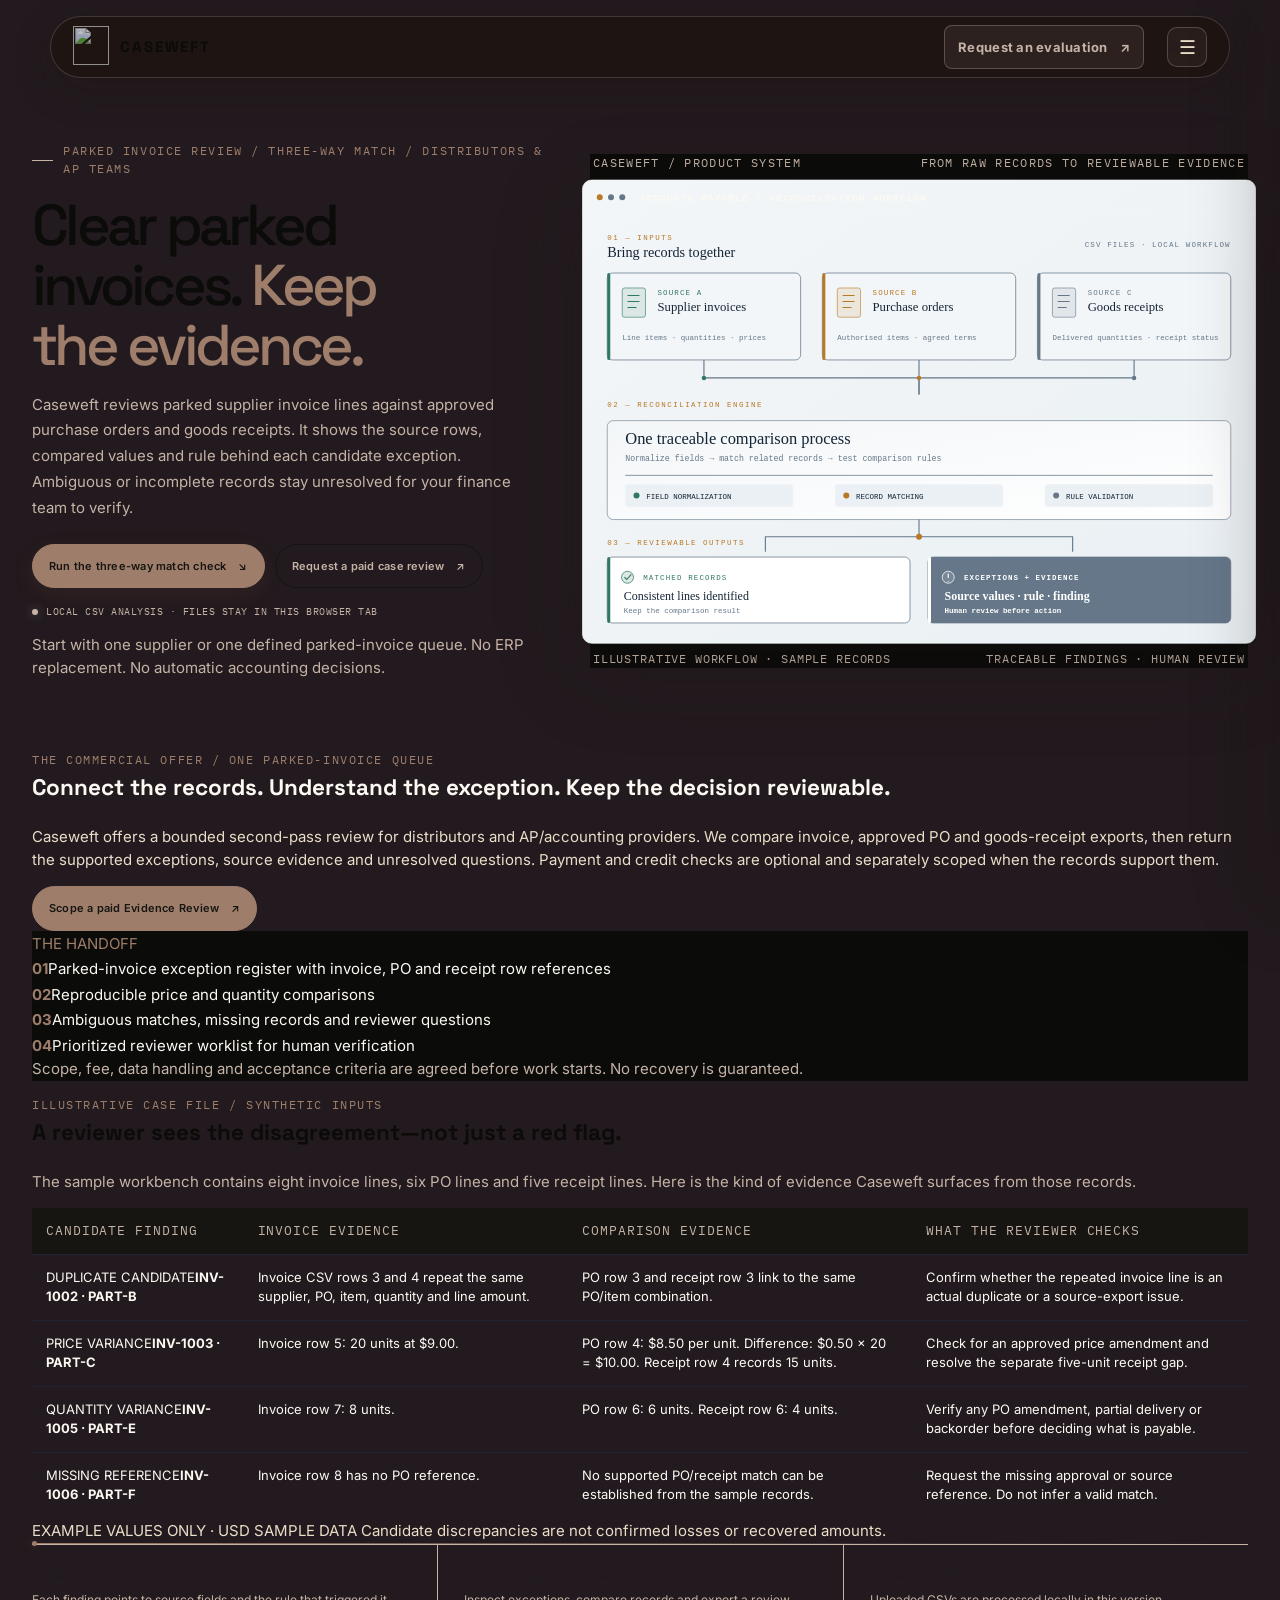
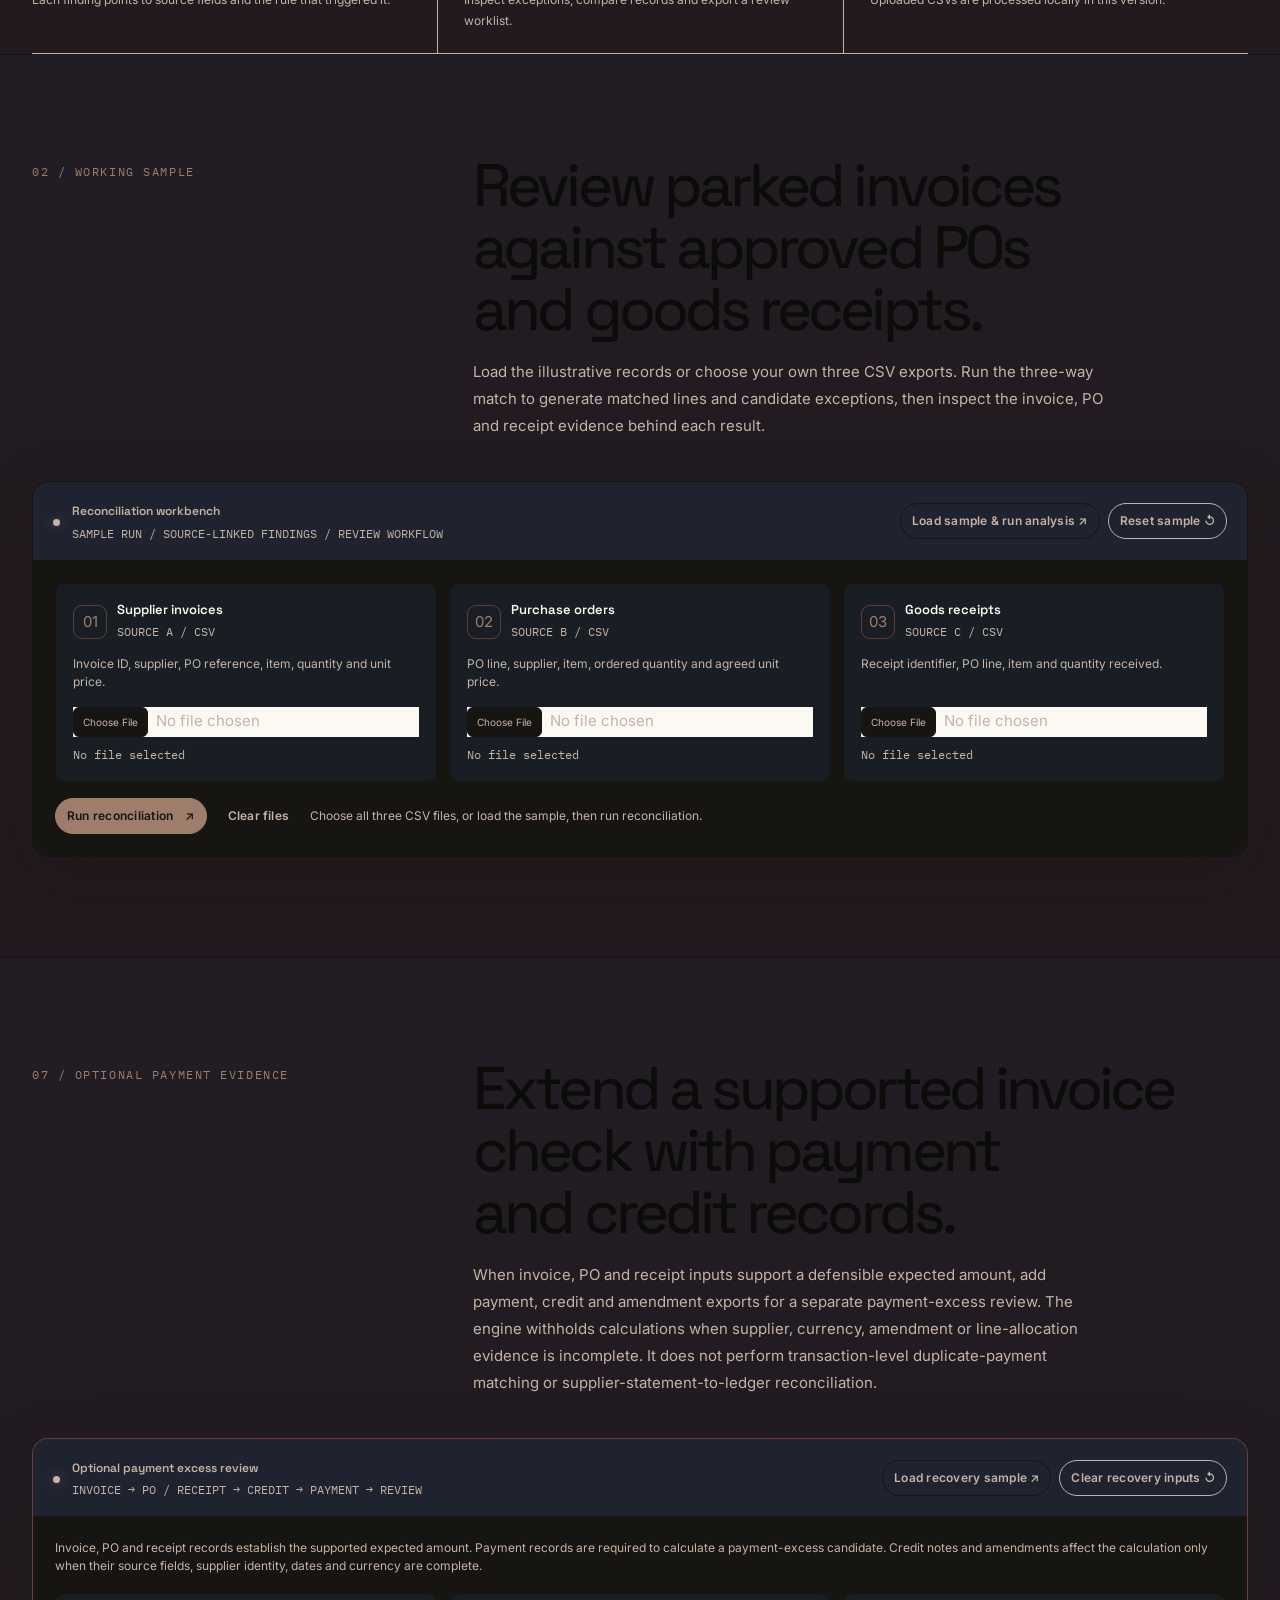
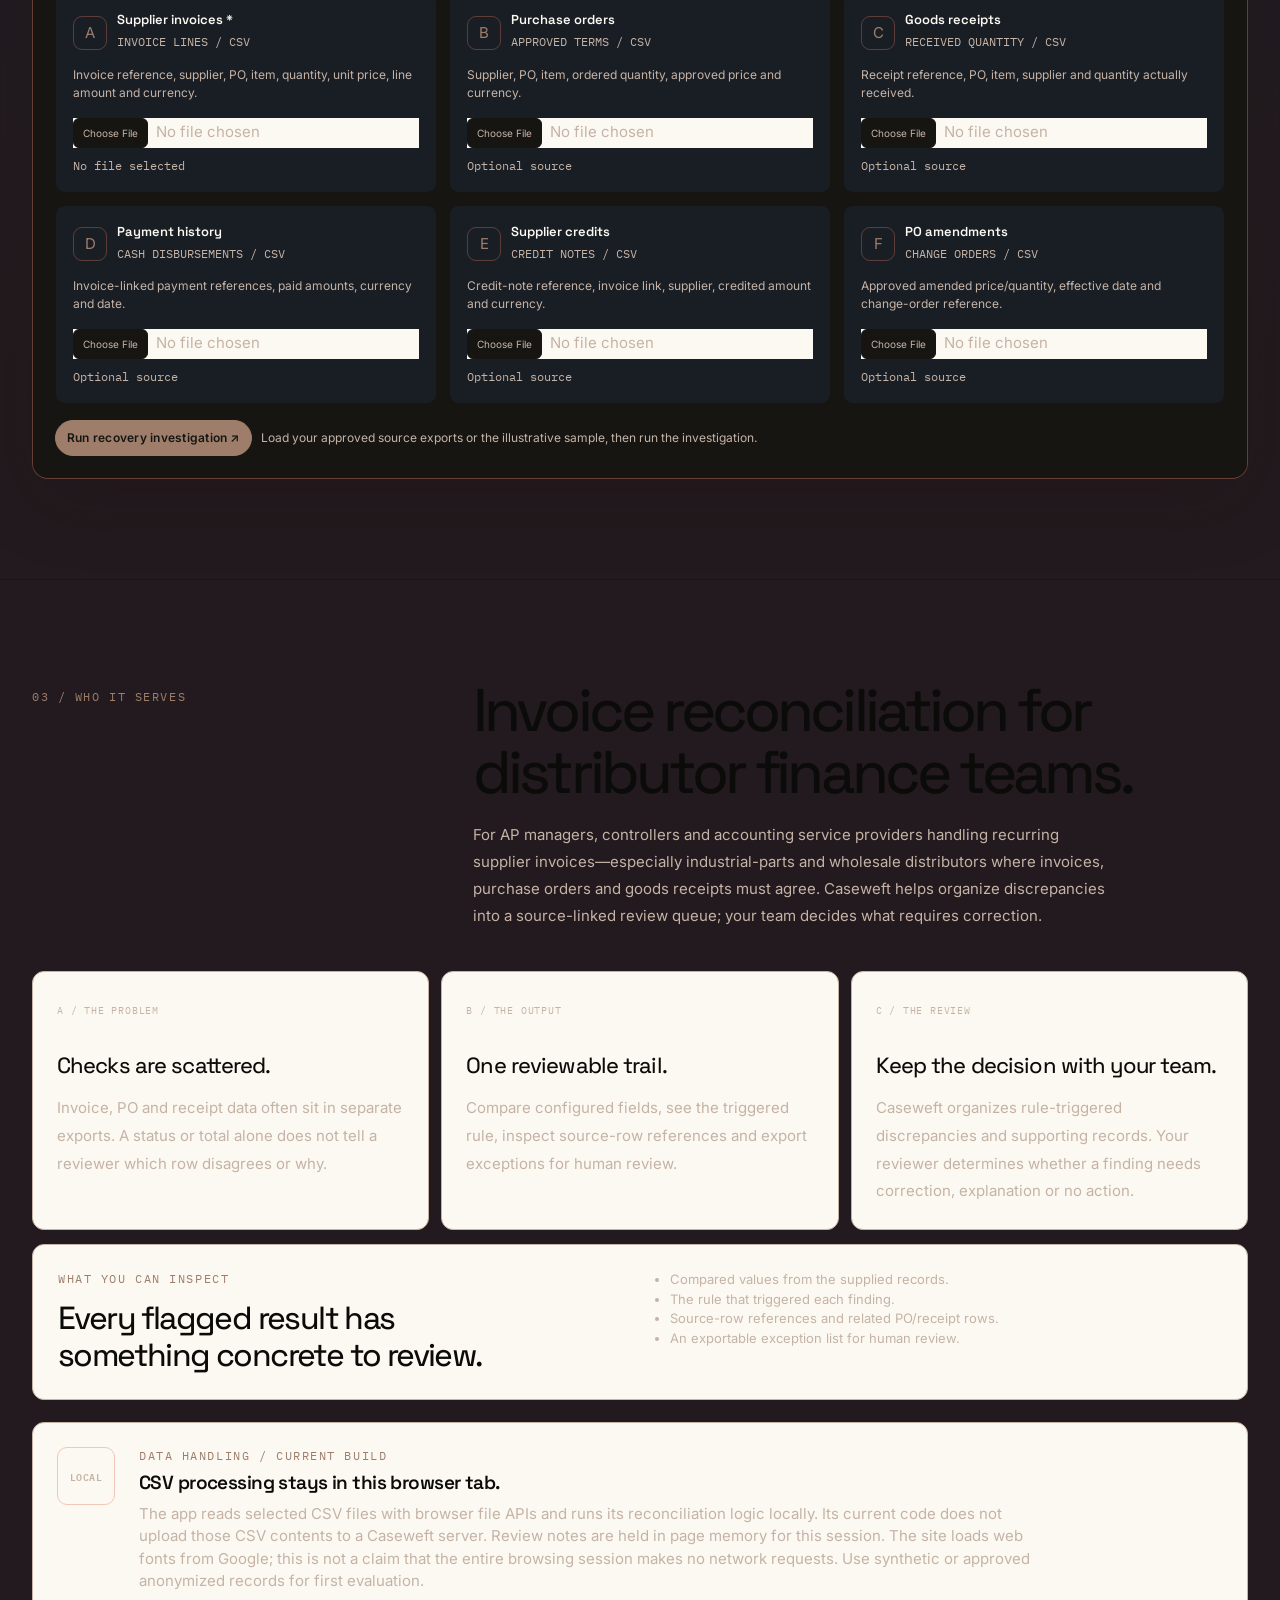
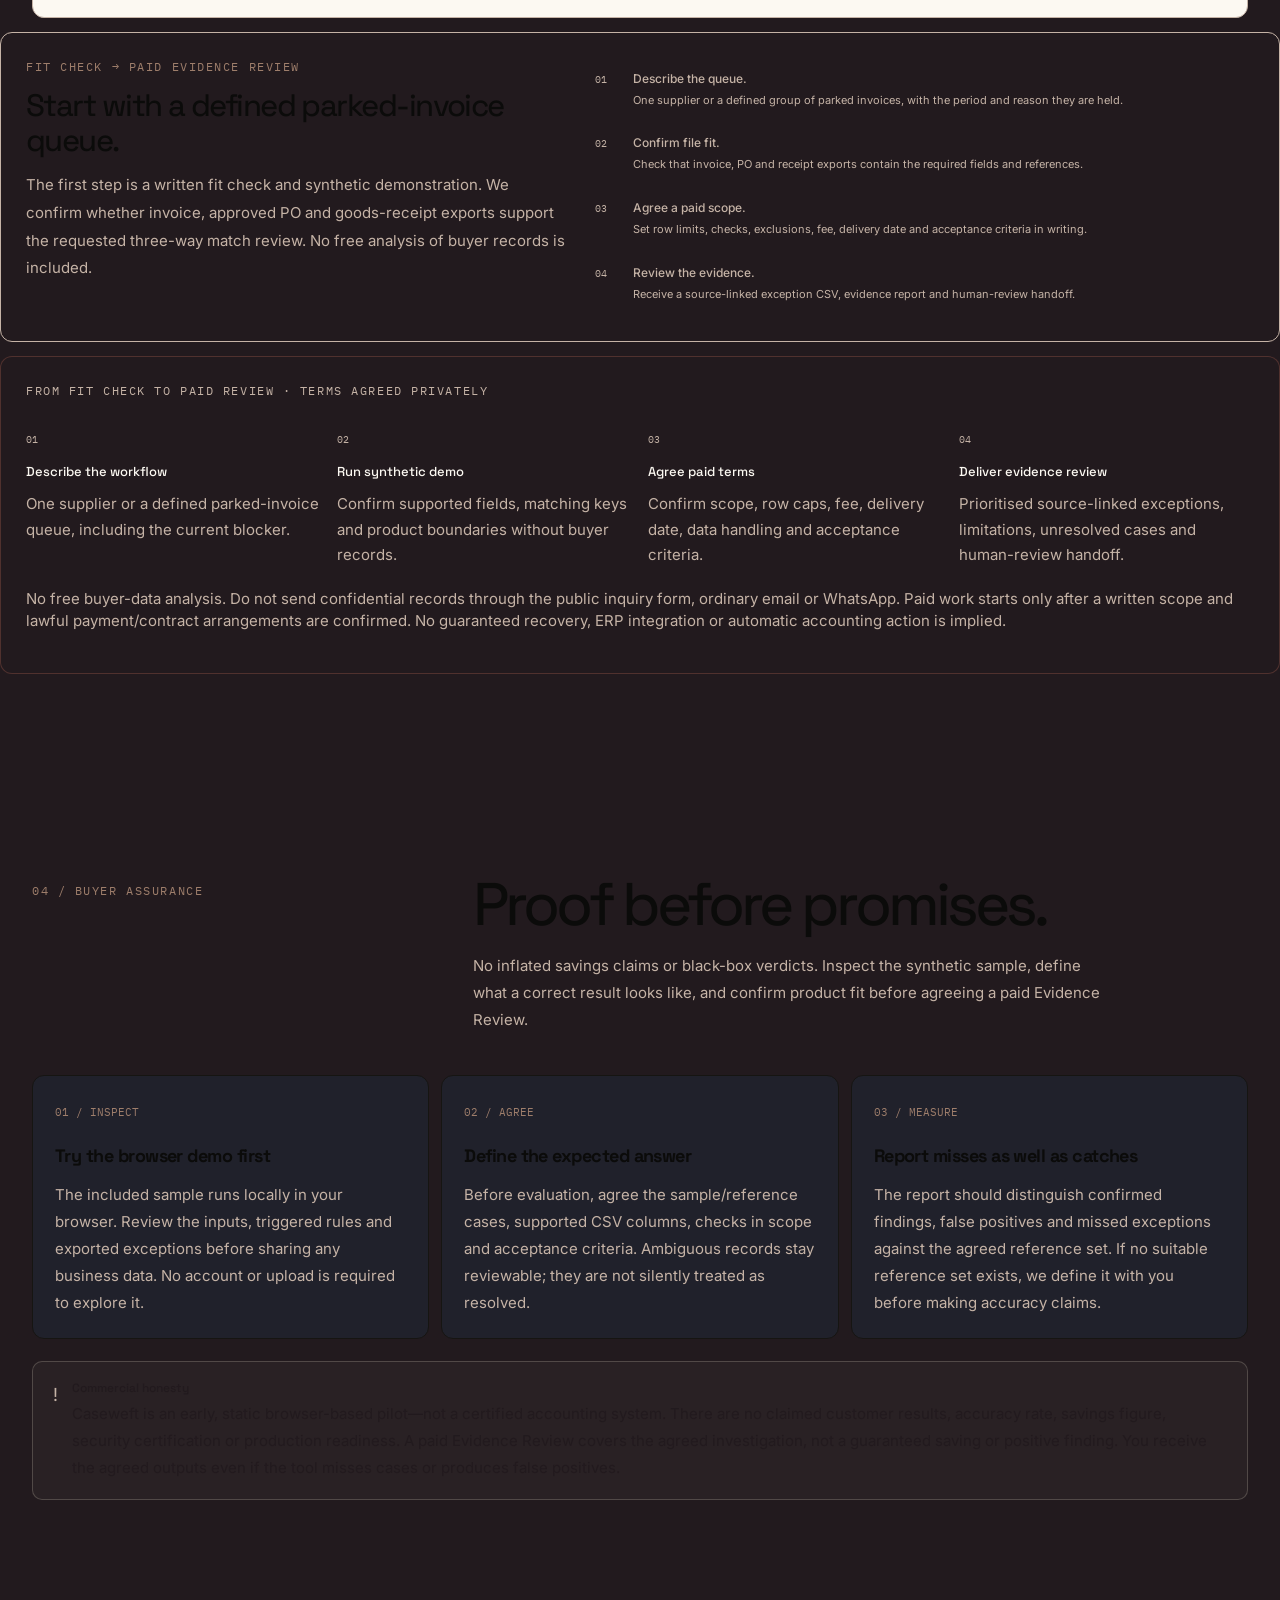
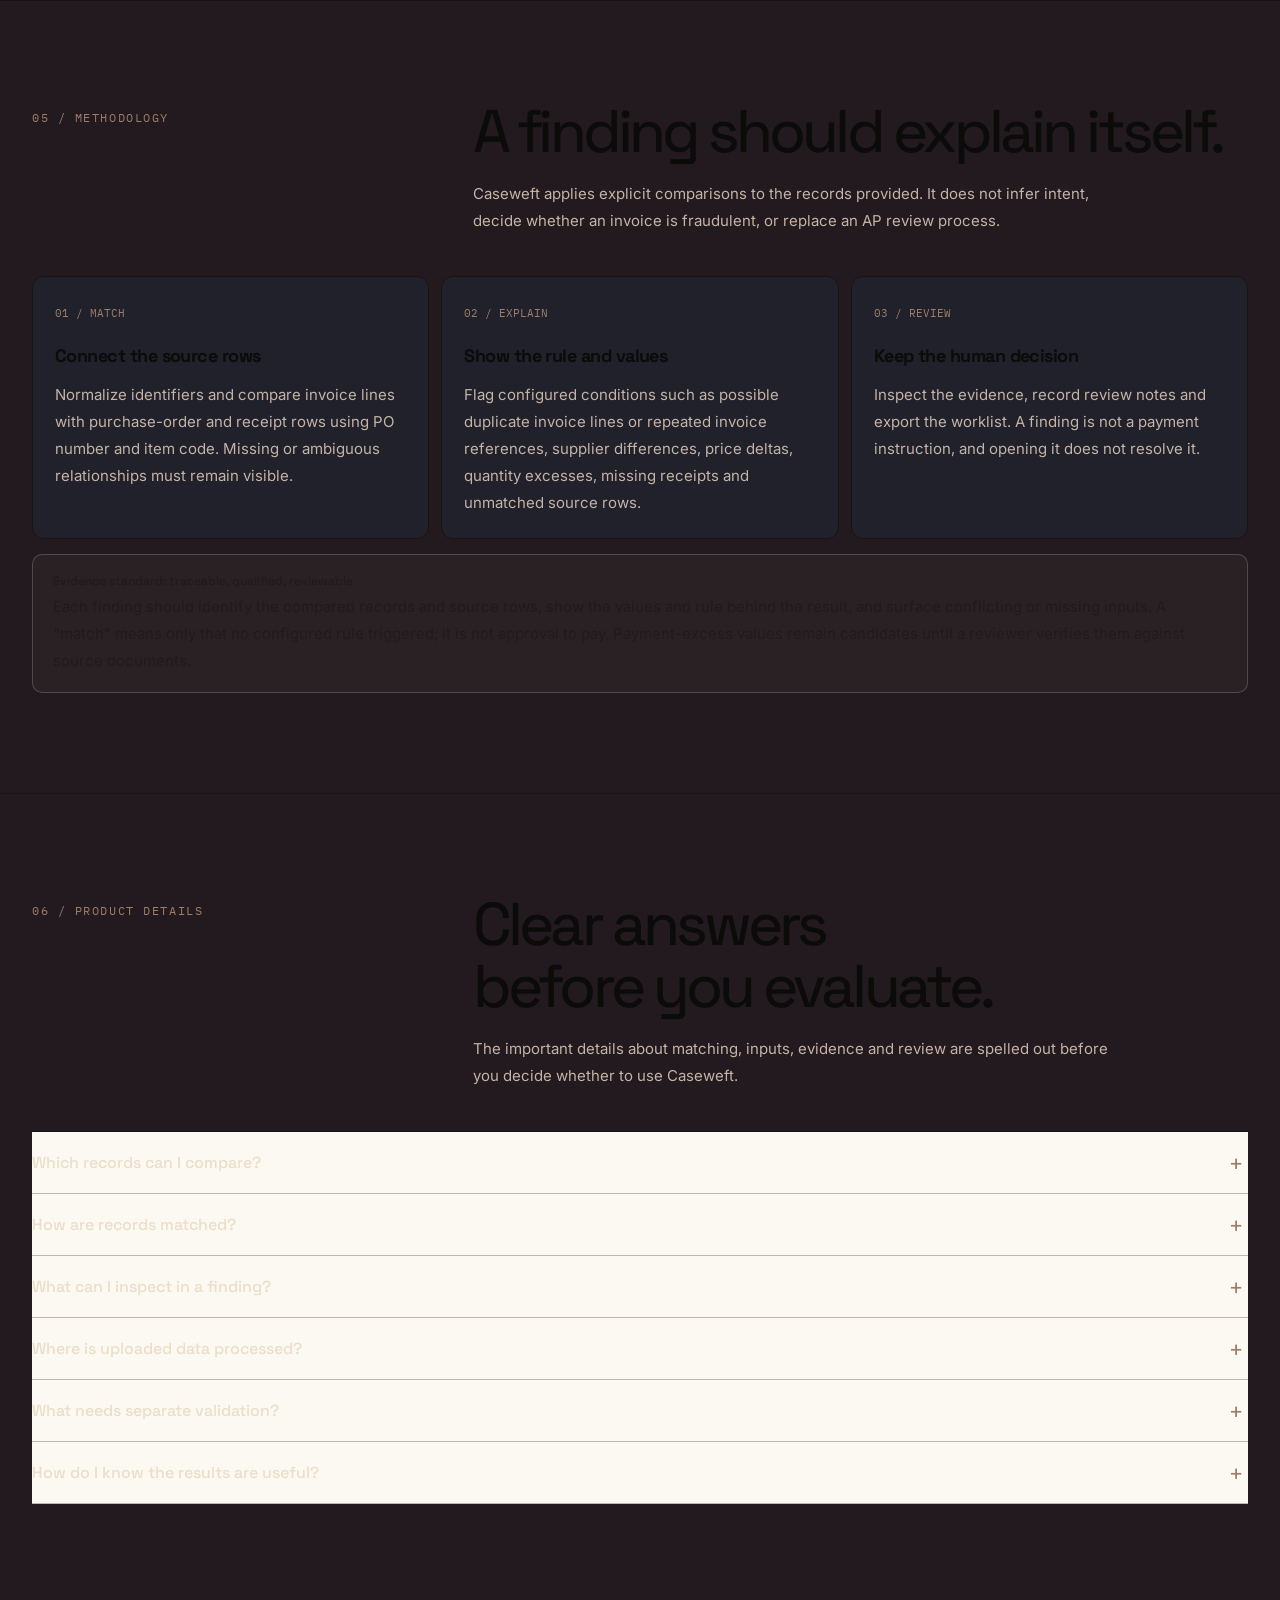
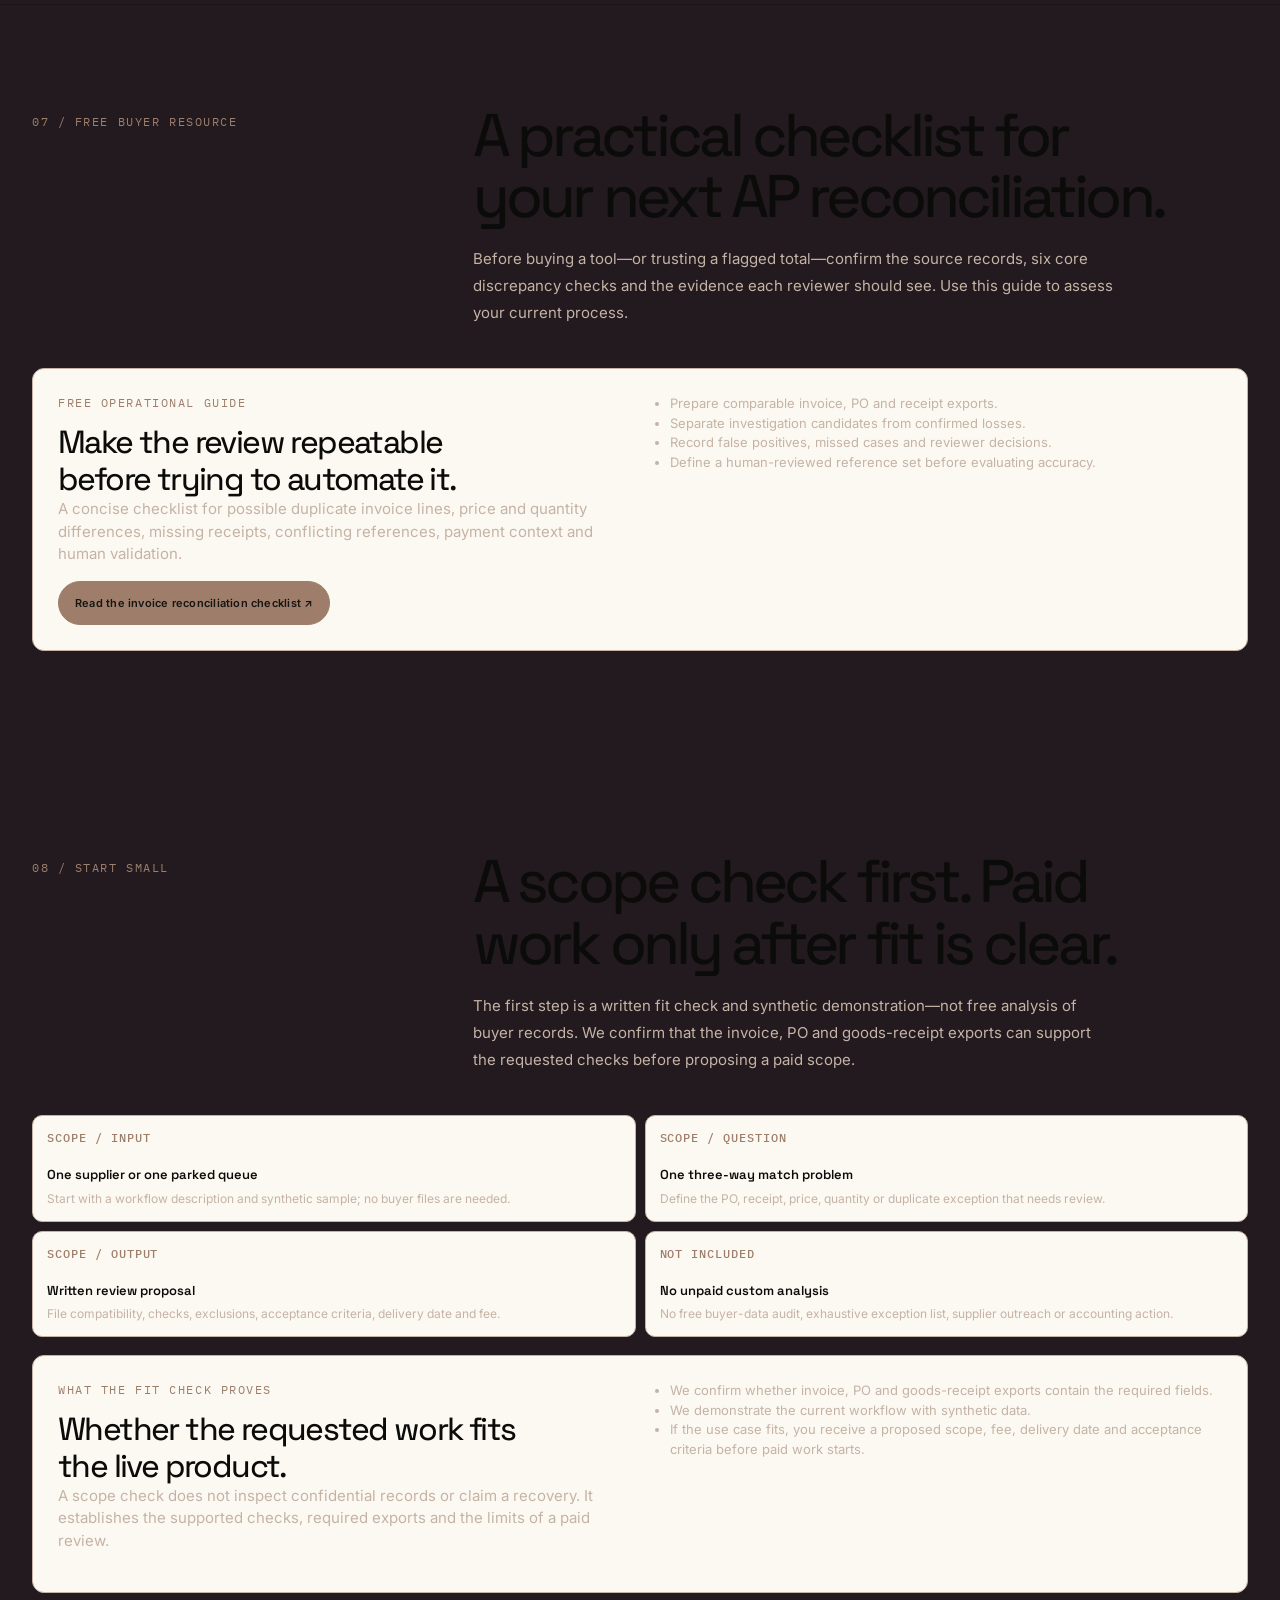
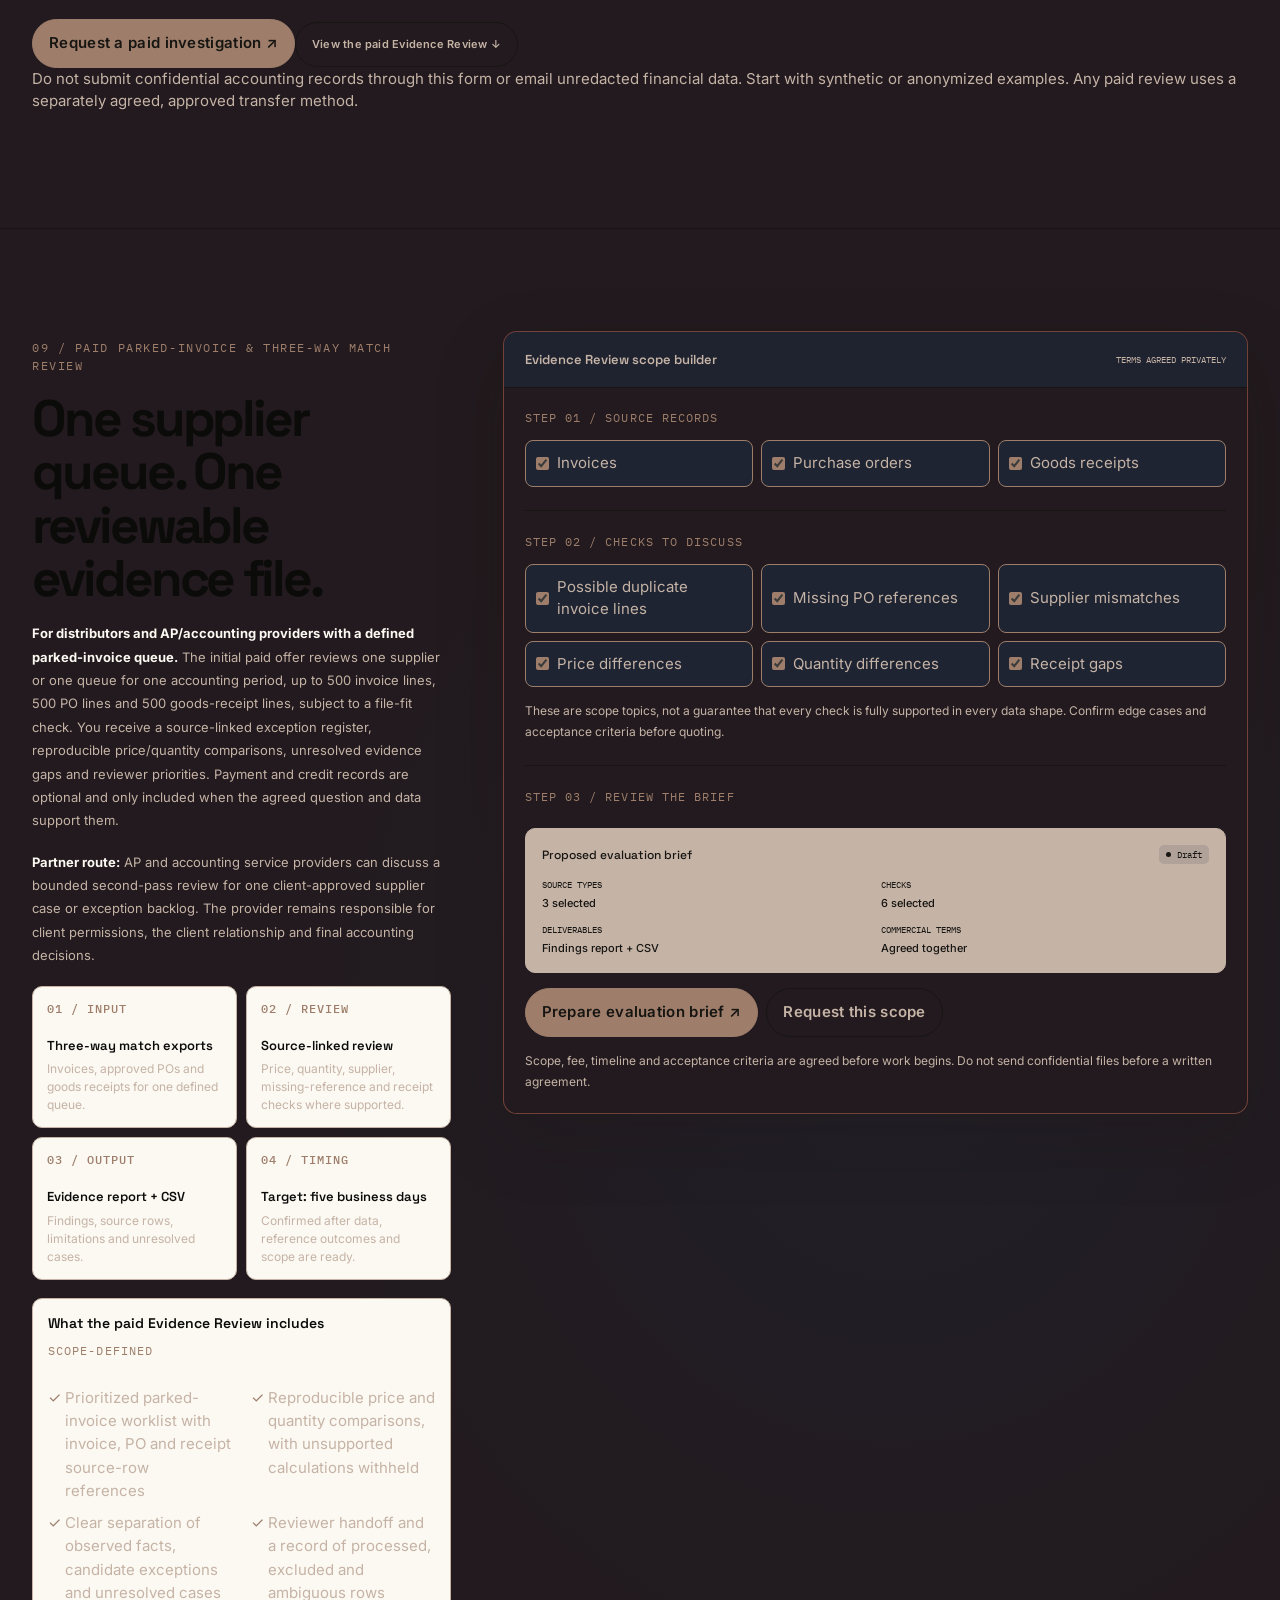
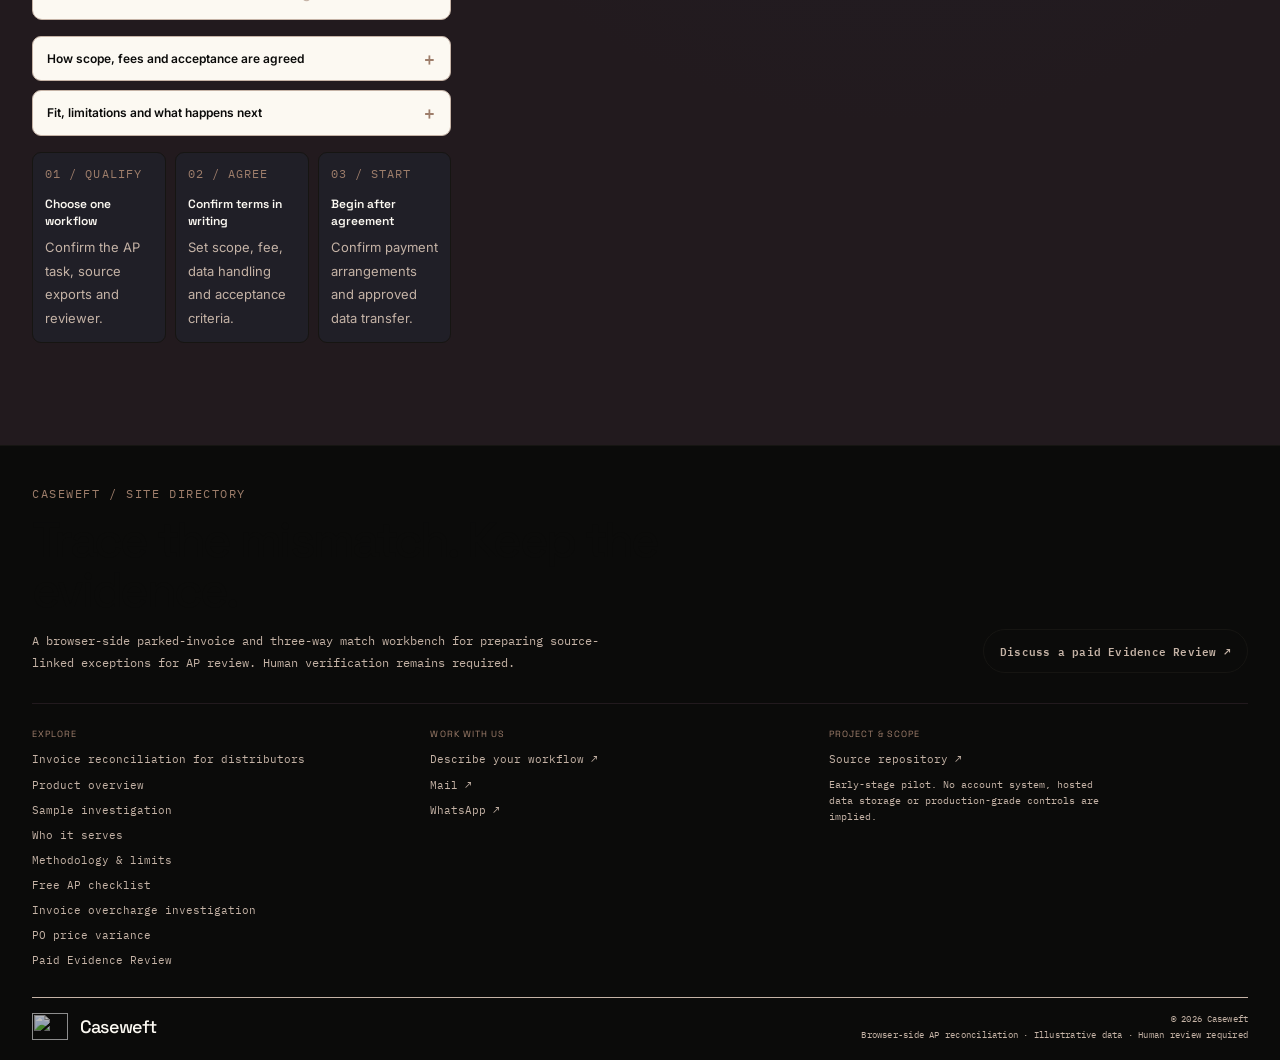
==== commit ff8f169b: "Rebrand product as Caseweft and clarify evidence-case positioning" ====
--- a/index.html
+++ b/index.html
@@ -4,13 +4,13 @@
 <meta charset="utf-8">
 <meta name="viewport" content="width=device-width,initial-scale=1">
 <meta name="theme-color" content="#203A34">
-<meta name="description" content="Review parked supplier invoices against approved purchase orders and goods receipts. LedgerTrace produces source-linked three-way match exceptions for finance review, with optional payment evidence checks when supported.">
+<meta name="description" content="Caseweft turns supplier invoices, purchase orders, goods receipts and supported payment records into source-linked exception cases for finance review.">
 <meta property="og:type" content="website">
-<meta property="og:title" content="LedgerTrace — Parked Invoice & Three-Way Match Review">
+<meta property="og:title" content="Caseweft — Supplier Payment Evidence Review">
 <meta property="og:description" content="Investigate duplicate supplier payments, missed supplier credits, invoice overcharges and quantity or price variances. Run a browser-based CSV check and request a scoped paid investigation.">
 <meta property="og:url" content="https://ledgertrace.pages.dev/">
-<link rel="canonical" href="https://ledgertrace.pages.dev/"><title>Parked Invoice &amp; Three-Way Match Evidence Review | LedgerTrace</title>
-<script type="application/ld+json">{"@context":"https://schema.org","@type":"SoftwareApplication","name":"LedgerTrace","url":"https://ledgertrace.pages.dev/","applicationCategory":"BusinessApplication","operatingSystem":"Any modern browser","description":"Browser-side AP workbench for reviewing parked supplier invoices against approved purchase orders and goods receipts, with source-linked three-way match exceptions.","offers":{"@type":"Offer","url":"https://ledgertrace.pages.dev/#evaluation","description":"Scoped paid reconciliation evaluation; fee and acceptance criteria agreed privately before kickoff."}}</script>
+<link rel="canonical" href="https://ledgertrace.pages.dev/"><title>Supplier Payment Evidence Review | Caseweft</title>
+<script type="application/ld+json">{"@context":"https://schema.org","@type":"SoftwareApplication","name":"Caseweft","url":"https://ledgertrace.pages.dev/","applicationCategory":"BusinessApplication","operatingSystem":"Any modern browser","description":"A browser-side evidence workspace that connects supplier invoices, purchase orders, goods receipts and supported payment records into reviewable exception cases.","offers":{"@type":"Offer","url":"https://ledgertrace.pages.dev/#evaluation","description":"Scoped paid reconciliation evaluation; fee and acceptance criteria agreed privately before kickoff."}}</script>
 <link rel="preconnect" href="https://fonts.googleapis.com">
 <link rel="preconnect" href="https://fonts.gstatic.com" crossorigin>
 <link href="https://fonts.googleapis.com/css2?family=IBM+Plex+Mono:wght@400;500;600&family=Inter:wght@400;500;600;700&family=Space+Grotesk:wght@400;500;600;700&display=swap" rel="stylesheet">
@@ -108,7 +108,7 @@
 .go-to-market{margin-top:14px;padding:25px;border:1px solid var(--line);border-radius:12px;display:grid;grid-template-columns:.9fr 1.1fr;gap:30px;background:rgba(28,18,12,.35)}.go-to-market h3{font-size:clamp(22px,3vw,31px);font-weight:450;line-height:1.15;letter-spacing:-.05em;margin:12px 0}.go-to-market p{font-size:12px;color:var(--muted);line-height:1.85}.go-to-market ol{padding:0;margin:0;list-style:none;counter-reset:route}.go-to-market li{counter-increment:route;display:grid;grid-template-columns:28px 1fr;column-gap:10px;padding:12px 0;border-bottom:1px solid var(--line)}.go-to-market li:last-child{border-bottom:0}.go-to-market li:before{content:counter(route,decimal-leading-zero);font:10px var(--mono);color:#C5B3A6;padding-top:3px}.go-to-market li strong{font-size:12px;font-weight:500}.go-to-market li span{grid-column:2;color:var(--muted);font-size:11px;line-height:1.7;margin-top:3px}.payment-flow{margin-top:14px;padding:25px;border:1px solid var(--line);border-radius:12px}.payment-steps{display:grid;grid-template-columns:repeat(4,1fr);gap:16px;margin:20px 0}.payment-steps>div{border-top:1px solid var(--line2);padding-top:12px}.payment-steps span{display:block;font:10px var(--mono);color:#C5B3A6;margin-bottom:12px}.payment-steps strong{font:500 13px var(--display)}.payment-steps p{font-size:11px;color:var(--muted);line-height:1.7;margin:8px 0 0}.brand-mark svg{position:absolute;inset:0;width:100%;height:100%;pointer-events:none}.brand-mark{position:relative;width:26px;height:28px;display:block}@media(max-width:800px){.go-to-market{grid-template-columns:1fr}.payment-steps{grid-template-columns:repeat(2,1fr)}}
 
 
-/* LedgerTrace visual system: graphite, warm ivory, mineral sage, antique brass. */
+/* Caseweft visual system: graphite, warm ivory, mineral sage, antique brass. */
 :root{
  color-scheme:dark!important;
  --bg:#221A1E!important;--panel:#221A1E!important;--panel2:#161512!important;
@@ -124,7 +124,7 @@
 .header,.header.scrolled{background:rgba(43,29,21,.95)!important;border-color:#221A1E!important;box-shadow:0 12px 34px rgba(28,18,12,.18)!important}
 .brand-mark,.footer-brand .brand-mark{width:36px!important;height:36px!important;display:grid!important;place-items:center!important;background:transparent!important;border:0!important;border-radius:0!important;overflow:visible!important;transform:scale(1);transform-origin:center;transition:transform .18s ease!important}
 .brand:hover .brand-mark,.brand:focus-visible .brand-mark,.footer-brand:hover .brand-mark,.footer-brand:focus-visible .brand-mark{transform:scale(1.09)!important}
-.brand-mark .ledgertrace-logo{display:block!important;position:static!important;width:100%!important;height:100%!important;overflow:visible!important}.ledgertrace-logo .logo-blue{fill:#2A524E!important;stroke:none!important}.ledgertrace-logo .logo-gray{fill:#C5B3A6!important;stroke:none!important}
+.brand-mark .caseweft-logo{display:block!important;position:static!important;width:100%!important;height:100%!important;overflow:visible!important}.caseweft-logo .logo-blue{fill:#2A524E!important;stroke:none!important}.caseweft-logo .logo-gray{fill:#C5B3A6!important;stroke:none!important}
 
 
 
@@ -253,7 +253,7 @@
 
 </style>
 
-<style id="ledgertrace-final-theme">
+<style id="caseweft-final-theme">
 :root{
  color-scheme:dark;
  --bg:#0B0B0A;
@@ -302,7 +302,7 @@
 @media(max-width:760px){.header,.header.scrolled{background:rgba(28,18,12,.98)!important}.nav{background:#221A1E!important;border-color:#C5B3A6!important}}
 </style>
 
-<style id="ledgertrace-commercial-finish">
+<style id="caseweft-commercial-finish">
 .privacy-architecture{display:grid;grid-template-columns:64px 1fr;gap:18px;align-items:start;margin:22px 0 4px;padding:24px;border:1px solid rgba(224,122,95,.32);border-radius:12px;background:linear-gradient(130deg,rgba(224,122,95,.07),rgba(30,41,59,.5))}
 .privacy-mark{display:grid;place-items:center;width:58px;height:58px;border:1px solid rgba(224,122,95,.4);border-radius:10px;color:var(--blue);font:600 10px var(--mono);letter-spacing:.06em}
 .privacy-architecture h3{font:600 19px var(--display);margin:5px 0 8px;letter-spacing:-.03em}
@@ -312,7 +312,7 @@
 @media(max-width:650px){.privacy-architecture{grid-template-columns:1fr;padding:18px}.privacy-mark{width:48px;height:42px}#results .results-head{align-items:flex-start;flex-direction:column}#results .results-head>.bar-actions{justify-content:flex-start}}
 </style>
 
-<style id="ledgertrace-header-corner-fix-v3">
+<style id="caseweft-header-corner-fix-v3">
 /* Keep the wordmark at the far left and the evaluation action directly beside the menu at the far right. */
 .header{justify-content:flex-start!important}
 .header>.brand{margin-right:auto!important;flex:0 0 auto!important}
@@ -322,7 +322,7 @@
 @media(max-width:370px){.header>.header-cta{display:none!important}.header>.menu-toggle{margin-left:auto!important}}
 </style>
 
-<style id="ledgertrace-shared-typography-v1">
+<style id="caseweft-shared-typography-v1">
 /* Shared brand typography: same font families, weights and tracking on every page. */
 :root{--body:"Inter",Arial,sans-serif;--display:"Space Grotesk","Inter",Arial,sans-serif;--mono:"IBM Plex Mono","SFMono-Regular",Consolas,monospace;--blue:#9E7E6B;--accent:#9E7E6B;--shell-brass:#9E7E6B}
 html,body{font-family:var(--body)!important}
@@ -334,7 +334,7 @@
 </style>
 
 
-<style id="ledgertrace-layout-repair-2026-10">
+<style id="caseweft-layout-repair-2026-10">
 /* Layout repair: restore a clear grid, consistent alignment and controlled type scale. */
 .header {
   display:flex !important;
@@ -394,8 +394,8 @@
   .ledger-art-heading { font-size:12px !important; letter-spacing:.65px !important; }
 }
 </style>
-<style id="ledgertrace-consistent-shell-v2">
-/* Shared shell and editorial hierarchy across LedgerTrace pages. */
+<style id="caseweft-consistent-shell-v2">
+/* Shared shell and editorial hierarchy across Caseweft pages. */
 .header{display:flex!important;align-items:center!important;gap:clamp(10px,1.8vw,24px)!important;padding-inline:clamp(14px,2vw,22px)!important}
 .header>.brand{margin-right:auto!important;flex:0 0 auto!important}
 .header>.header-cta{margin-left:auto!important;flex:0 0 auto!important}
@@ -430,7 +430,7 @@
 }
 @media(prefers-reduced-motion:reduce){.ledger-illustration .ledger-art-svg{transition:none!important}.ledger-illustration:hover .ledger-art-svg{transform:none!important;filter:none!important}}
 </style>
-<style id="ledgertrace-final-brand-consistency-v2">
+<style id="caseweft-final-brand-consistency-v2">
 /* Final shared typography and header CTA, intentionally loaded after page-specific styles. */
 :root{--body:"Inter",Arial,sans-serif;--display:"Space Grotesk","Inter",Arial,sans-serif;--mono:"IBM Plex Mono","SFMono-Regular",Consolas,monospace;--ivory:#C5B3A6;--sage:#C5B3A6;--brass:#9E7E6B}
 html,body{font-family:var(--body)!important}
@@ -440,7 +440,7 @@
 .header .header-cta:hover{background:rgba(168,159,145,.18)!important;border-color:var(--brass)!important;color:var(--ivory)!important}
 </style>
 
-<style id="ledgertrace-homepage-compact-footer">
+<style id="caseweft-homepage-compact-footer">
 /* Homepage only: compact the footer directory links, not the statement above them. */
 #site-footer.footer{padding:39px 0 18px!important}
 #site-footer .footer-heading{gap:22px!important;padding-bottom:30px!important}
@@ -463,7 +463,7 @@
 }
 </style>
 
-<style id="ledgertrace-final-interaction-polish">
+<style id="caseweft-final-interaction-polish">
 #closeContact.contact-close{width:30px!important;height:30px!important;min-width:30px!important;min-height:30px!important;padding:0!important;flex:0 0 30px!important;border-radius:7px!important;font-size:16px!important;line-height:1!important;cursor:pointer!important;position:relative!important;z-index:3!important;pointer-events:auto!important}
 #closeContact.contact-close:hover{background:rgba(224,122,95,.12)!important;border-color:var(--blue)!important;color:var(--blue)!important}
 #contactPanel .drawer-top{position:relative;z-index:2}
@@ -471,8 +471,8 @@
 #contactPanel .drawer-top h2{font-family:var(--display)!important;font-weight:600!important;letter-spacing:-.055em!important}
 h1,h2,h3,.section-title,.hero h1,.eval-copy h2{font-family:var(--display)!important}
 </style>
-<style id="ledgertrace-warm-commercial-system">
-/* LEDGERTRACE DESIGN SYSTEM — one palette, explicit surface/text pairings */
+<style id="caseweft-warm-commercial-system">
+/* CASEWEFT DESIGN SYSTEM — one palette, explicit surface/text pairings */
 :root{
  color-scheme:dark;
  --bg:#FCF9F2;--panel:#EADEC9;--panel2:#C5B3A6;--line:#C5B3A6;
@@ -569,14 +569,14 @@
 </head>
 <body>
 <header class="header" id="header">
-  <a class="brand" href="/" aria-label="LedgerTrace home">
-    <span class="brand-mark" aria-hidden="true"><img class="ledgertrace-logo" src="/assets/ledgertrace-monogram.svg" alt=""></span><span class="brand-name">LEDGERTRACE</span>
+  <a class="brand" href="/" aria-label="Caseweft home">
+    <span class="brand-mark" aria-hidden="true"><img class="caseweft-logo" src="/assets/caseweft-monogram.svg" alt=""></span><span class="brand-name">CASEWEFT</span>
   </a>
   <nav class="nav" id="nav" aria-label="All site sections"><a href="/invoice-reconciliation.html">For distributors</a><a href="/#product">Product</a><a href="/#investigation">Investigation</a><a href="/#buyer-assurance">Buyer proof</a><a href="/#methodology">Methodology</a><a href="/#faq">FAQ</a><a href="/#evaluation">Paid evaluation</a><a href="/#who-for">Who it serves</a><a href="/#recovery-investigation">Payment evidence review</a><a href="/#site-footer">Contact &amp; site directory</a></nav>
   <a class="header-cta" href="/#evaluation">Request an evaluation <span aria-hidden="true">↗</span></a>
   <button class="menu-toggle" id="menuToggle" aria-label="Open navigation" aria-expanded="false">☰</button>
 </header>
-<script id="ledgertrace-reliable-menu-v2">
+<script id="caseweft-reliable-menu-v2">
 (function(){
   function initMenu(){
     const header=document.getElementById('header');
@@ -601,14 +601,14 @@
   <div class="hero-copy" id="product">
     <div class="eyebrow">PARKED INVOICE REVIEW / THREE-WAY MATCH / DISTRIBUTORS &amp; AP TEAMS</div>
     <h1>Clear parked invoices. <em>Keep the evidence.</em></h1>
-    <p class="hero-desc">LedgerTrace reviews parked supplier invoice lines against approved purchase orders and goods receipts. It shows the source rows, compared values and rule behind each candidate exception. Ambiguous or incomplete records stay unresolved for your finance team to verify.</p>
+    <p class="hero-desc">Caseweft reviews parked supplier invoice lines against approved purchase orders and goods receipts. It shows the source rows, compared values and rule behind each candidate exception. Ambiguous or incomplete records stay unresolved for your finance team to verify.</p>
     <div class="hero-actions"><a class="button" href="#investigation">Run the three-way match check <span aria-hidden="true">↘</span></a><a class="button secondary" href="#evaluation">Request a paid case review <span aria-hidden="true">↗</span></a></div>
     <div class="privacy-note">LOCAL CSV ANALYSIS · FILES STAY IN THIS BROWSER TAB</div><p class="hero-proofline">Start with one supplier or one defined parked-invoice queue. No ERP replacement. No automatic accounting decisions.</p>
   </div>
-  <div class="scene ledger-illustration" id="scene" aria-label="LedgerTrace product illustration: invoice, purchase order and goods receipt data flow through a reconciliation engine into matched records, traceable exceptions and a reviewable evidence package">
-  <div class="ledger-art-top"><span>LEDGERTRACE / PRODUCT SYSTEM</span><span>FROM RAW RECORDS TO REVIEWABLE EVIDENCE</span></div>
+  <div class="scene ledger-illustration" id="scene" aria-label="Caseweft product illustration: invoice, purchase order and goods receipt data flow through a reconciliation engine into matched records, traceable exceptions and a reviewable evidence package">
+  <div class="ledger-art-top"><span>CASEWEFT / PRODUCT SYSTEM</span><span>FROM RAW RECORDS TO REVIEWABLE EVIDENCE</span></div>
   <svg class="ledger-art-svg" viewBox="0 0 900 620" role="img" aria-labelledby="ledgerArtTitle ledgerArtDesc">
-    <title id="ledgerArtTitle">How LedgerTrace works</title>
+    <title id="ledgerArtTitle">How Caseweft works</title>
     <desc id="ledgerArtDesc">Three accounts-payable data sources enter a reconciliation engine. The engine normalizes fields, matches records and applies comparison rules. Results become matched records or traceable exceptions with source evidence for human review.</desc>
     <defs>
       <linearGradient id="ltCanvas" x1="0" y1="0" x2="1" y2="1"><stop offset="0" stop-color="#F3F6F8"/><stop offset="1" stop-color="#EAF0F4"/></linearGradient>
@@ -702,8 +702,8 @@
   <div class="container commercial-entry-grid">
     <div class="commercial-entry-copy">
       <div class="eyebrow">THE COMMERCIAL OFFER / ONE PARKED-INVOICE QUEUE</div>
-      <h2>Clear a parked-invoice queue with source-linked evidence.</h2>
-      <p>LedgerTrace offers a bounded second-pass review for distributors and AP/accounting providers. We compare invoice, approved PO and goods-receipt exports, then return the supported exceptions, source evidence and unresolved questions. Payment and credit checks are optional and separately scoped when the records support them.</p>
+      <h2>Connect the records. Understand the exception. Keep the decision reviewable.</h2>
+      <p>Caseweft offers a bounded second-pass review for distributors and AP/accounting providers. We compare invoice, approved PO and goods-receipt exports, then return the supported exceptions, source evidence and unresolved questions. Payment and credit checks are optional and separately scoped when the records support them.</p>
       <a class="button" href="#evaluation">Scope a paid Evidence Review <span aria-hidden="true">↗</span></a>
     </div>
     <div class="commercial-entry-output">
@@ -724,7 +724,7 @@
         <div class="eyebrow">ILLUSTRATIVE CASE FILE / SYNTHETIC INPUTS</div>
         <h2 id="case-preview-title">A reviewer sees the disagreement—not just a red flag.</h2>
       </div>
-      <p>The sample workbench contains eight invoice lines, six PO lines and five receipt lines. Here is the kind of evidence LedgerTrace surfaces from those records.</p>
+      <p>The sample workbench contains eight invoice lines, six PO lines and five receipt lines. Here is the kind of evidence Caseweft surfaces from those records.</p>
     </div>
     <div class="case-preview-table-wrap">
       <table aria-label="Synthetic supplier invoice exception examples">
@@ -850,14 +850,14 @@
 
 
 <section class="section audience" id="who-for"><div class="container">
-<div class="section-top"><div class="section-index">03 / Who it serves</div><div><h2 class="section-title">Invoice reconciliation for distributor finance teams.</h2><p class="section-lead">For AP managers, controllers and accounting service providers handling recurring supplier invoices—especially industrial-parts and wholesale distributors where invoices, purchase orders and goods receipts must agree. LedgerTrace helps organize discrepancies into a source-linked review queue; your team decides what requires correction.</p></div></div>
+<div class="section-top"><div class="section-index">03 / Who it serves</div><div><h2 class="section-title">Invoice reconciliation for distributor finance teams.</h2><p class="section-lead">For AP managers, controllers and accounting service providers handling recurring supplier invoices—especially industrial-parts and wholesale distributors where invoices, purchase orders and goods receipts must agree. Caseweft helps organize discrepancies into a source-linked review queue; your team decides what requires correction.</p></div></div>
 <div class="audience-grid">
 <article class="audience-card"><span class="audience-num">A / THE PROBLEM</span><h3>Checks are scattered.</h3><p>Invoice, PO and receipt data often sit in separate exports. A status or total alone does not tell a reviewer which row disagrees or why.</p></article>
 <article class="audience-card"><span class="audience-num">B / THE OUTPUT</span><h3>One reviewable trail.</h3><p>Compare configured fields, see the triggered rule, inspect source-row references and export exceptions for human review.</p></article>
-<article class="audience-card"><span class="audience-num">C / THE REVIEW</span><h3>Keep the decision with your team.</h3><p>LedgerTrace organizes rule-triggered discrepancies and supporting records. Your reviewer determines whether a finding needs correction, explanation or no action.</p></article>
+<article class="audience-card"><span class="audience-num">C / THE REVIEW</span><h3>Keep the decision with your team.</h3><p>Caseweft organizes rule-triggered discrepancies and supporting records. Your reviewer determines whether a finding needs correction, explanation or no action.</p></article>
 </div>
 <div class="commercial-proof"><div><div class="eyebrow">What you can inspect</div><h3>Every flagged result has something concrete to review.</h3></div><ul><li>Compared values from the supplied records.</li><li>The rule that triggered each finding.</li><li>Source-row references and related PO/receipt rows.</li><li>An exportable exception list for human review.</li></ul></div>
-  <div class="privacy-architecture"><div class="privacy-mark" aria-hidden="true">LOCAL</div><div><div class="eyebrow">Data handling / Current build</div><h3>CSV processing stays in this browser tab.</h3><p>The app reads selected CSV files with browser file APIs and runs its reconciliation logic locally. Its current code does not upload those CSV contents to a LedgerTrace server. Review notes are held in page memory for this session. The site loads web fonts from Google; this is not a claim that the entire browsing session makes no network requests. Use synthetic or approved anonymized records for first evaluation.</p></div></div>
+  <div class="privacy-architecture"><div class="privacy-mark" aria-hidden="true">LOCAL</div><div><div class="eyebrow">Data handling / Current build</div><h3>CSV processing stays in this browser tab.</h3><p>The app reads selected CSV files with browser file APIs and runs its reconciliation logic locally. Its current code does not upload those CSV contents to a Caseweft server. Review notes are held in page memory for this session. The site loads web fonts from Google; this is not a claim that the entire browsing session makes no network requests. Use synthetic or approved anonymized records for first evaluation.</p></div></div>
 </div><div class="go-to-market"><div class="go-to-market-copy"><div class="eyebrow">Fit check → Paid Evidence Review</div><h3>Start with a defined parked-invoice queue.</h3><p>The first step is a written fit check and synthetic demonstration. We confirm whether invoice, approved PO and goods-receipt exports support the requested three-way match review. No free analysis of buyer records is included.</p></div><ol><li><strong>Describe the queue.</strong><span>One supplier or a defined group of parked invoices, with the period and reason they are held.</span></li><li><strong>Confirm file fit.</strong><span>Check that invoice, PO and receipt exports contain the required fields and references.</span></li><li><strong>Agree a paid scope.</strong><span>Set row limits, checks, exclusions, fee, delivery date and acceptance criteria in writing.</span></li><li><strong>Review the evidence.</strong><span>Receive a source-linked exception CSV, evidence report and human-review handoff.</span></li></ol></div>
 <div class="payment-flow"><div class="eyebrow">From fit check to paid review · Terms agreed privately</div><div class="payment-steps"><div><span>01</span><strong>Describe the workflow</strong><p>One supplier or a defined parked-invoice queue, including the current blocker.</p></div><div><span>02</span><strong>Run synthetic demo</strong><p>Confirm supported fields, matching keys and product boundaries without buyer records.</p></div><div><span>03</span><strong>Agree paid terms</strong><p>Confirm scope, row caps, fee, delivery date, data handling and acceptance criteria.</p></div><div><span>04</span><strong>Deliver evidence review</strong><p>Prioritised source-linked exceptions, limitations, unresolved cases and human-review handoff.</p></div></div><p class="small muted">No free buyer-data analysis. Do not send confidential records through the public inquiry form, ordinary email or WhatsApp. Paid work starts only after a written scope and lawful payment/contract arrangements are confirmed. No guaranteed recovery, ERP integration or automatic accounting action is implied.</p></div></section>
 <section class="section assurance" id="buyer-assurance">
@@ -868,12 +868,12 @@
       <article class="method-card"><span class="number">02 / AGREE</span><h3>Define the expected answer</h3><p>Before evaluation, agree the sample/reference cases, supported CSV columns, checks in scope and acceptance criteria. Ambiguous records stay reviewable; they are not silently treated as resolved.</p></article>
       <article class="method-card"><span class="number">03 / MEASURE</span><h3>Report misses as well as catches</h3><p>The report should distinguish confirmed findings, false positives and missed exceptions against the agreed reference set. If no suitable reference set exists, we define it with you before making accuracy claims.</p></article>
     </div>
-    <div class="boundary assurance-boundary"><span aria-hidden="true" style="color:var(--amber);font-size:18px">!</span><div><strong>Commercial honesty</strong><p>LedgerTrace is an early, static browser-based pilot—not a certified accounting system. There are no claimed customer results, accuracy rate, savings figure, security certification or production readiness. A paid Evidence Review covers the agreed investigation, not a guaranteed saving or positive finding. You receive the agreed outputs even if the tool misses cases or produces false positives.</p></div></div>
+    <div class="boundary assurance-boundary"><span aria-hidden="true" style="color:var(--amber);font-size:18px">!</span><div><strong>Commercial honesty</strong><p>Caseweft is an early, static browser-based pilot—not a certified accounting system. There are no claimed customer results, accuracy rate, savings figure, security certification or production readiness. A paid Evidence Review covers the agreed investigation, not a guaranteed saving or positive finding. You receive the agreed outputs even if the tool misses cases or produces false positives.</p></div></div>
   </div>
 </section>
 <section class="section methodology" id="methodology">
   <div class="container">
-    <div class="section-top"><div class="section-index">05 / Methodology</div><div><h2 class="section-title">A finding should explain itself.</h2><p class="section-lead">LedgerTrace applies explicit comparisons to the records provided. It does not infer intent, decide whether an invoice is fraudulent, or replace an AP review process.</p></div></div>
+    <div class="section-top"><div class="section-index">05 / Methodology</div><div><h2 class="section-title">A finding should explain itself.</h2><p class="section-lead">Caseweft applies explicit comparisons to the records provided. It does not infer intent, decide whether an invoice is fraudulent, or replace an AP review process.</p></div></div>
     <div class="method-grid">
       <article class="method-card"><span class="number">01 / MATCH</span><h3>Connect the source rows</h3><p>Normalize identifiers and compare invoice lines with purchase-order and receipt rows using PO number and item code. Missing or ambiguous relationships must remain visible.</p></article>
       <article class="method-card"><span class="number">02 / EXPLAIN</span><h3>Show the rule and values</h3><p>Flag configured conditions such as possible duplicate invoice lines or repeated invoice references, supplier differences, price deltas, quantity excesses, missing receipts and unmatched source rows.</p></article>
@@ -885,12 +885,12 @@
 
 <section class="section methodology" id="faq">
   <div class="container">
-    <div class="section-top"><div class="section-index">06 / Product details</div><div><h2 class="section-title">Clear answers before you evaluate.</h2><p class="section-lead">The important details about matching, inputs, evidence and review are spelled out before you decide whether to use LedgerTrace.</p></div></div>
+    <div class="section-top"><div class="section-index">06 / Product details</div><div><h2 class="section-title">Clear answers before you evaluate.</h2><p class="section-lead">The important details about matching, inputs, evidence and review are spelled out before you decide whether to use Caseweft.</p></div></div>
     <div class="faq-list">
       <details class="faq-item"><summary>Which records can I compare?</summary><p>Three CSV exports: supplier invoice lines, purchase-order lines and goods-receipt lines. Each file should include the relevant identifiers, item code and quantity; invoice and PO files should include unit price for price checks.</p></details>
-      <details class="faq-item"><summary>How are records matched?</summary><p>The current matching key is purchase-order number plus item code. LedgerTrace then checks configured conditions such as possible duplicate invoice-line candidates or repeated invoice references, supplier differences, invoice-versus-PO price differences, quantity excesses, receipt gaps and unmatched PO lines. Confirm column mappings and edge cases before using a new data shape.</p></details>
+      <details class="faq-item"><summary>How are records matched?</summary><p>The current matching key is purchase-order number plus item code. Caseweft then checks configured conditions such as possible duplicate invoice-line candidates or repeated invoice references, supplier differences, invoice-versus-PO price differences, quantity excesses, receipt gaps and unmatched PO lines. Confirm column mappings and edge cases before using a new data shape.</p></details>
       <details class="faq-item"><summary>What can I inspect in a finding?</summary><p>Select a result to review the invoice row, supplier-compatible PO and receipt rows, compared values, triggered rule, and explanation. Source-row references point back to the uploaded CSV line numbers. Review notes and exports support the next human decision.</p></details>
-      <details class="faq-item"><summary>Where is uploaded data processed?</summary><p>In the current version, selected CSV files are processed in your browser; they are not uploaded to a LedgerTrace application server. Use synthetic or approved anonymized data for evaluation, and do not provide confidential records until data handling has been agreed.</p></details>
+      <details class="faq-item"><summary>Where is uploaded data processed?</summary><p>In the current version, selected CSV files are processed in your browser; they are not uploaded to a Caseweft application server. Use synthetic or approved anonymized data for evaluation, and do not provide confidential records until data handling has been agreed.</p></details>
       <details class="faq-item"><summary>What needs separate validation?</summary><p>Currency conversion, tax treatment, complex split or merged invoice lines, and full supplier master-data resolution are not general capabilities. Conflicting invoice/PO currencies block price comparisons, mixed currencies are not added into one flagged-value total, and recovery calculations stop when known currencies conflict. Receipts from a conflicting named supplier are excluded. A “matched” status means no configured rule triggered; it is not a certification that an invoice is correct or approval to pay.</p></details>
       <details class="faq-item"><summary>How do I know the results are useful?</summary><p>Use a human-reviewed reference set with expected outcomes. Compare findings against that set, record both missed exceptions and false positives, and agree the scope and acceptance criteria before a paid Evidence Review. Illustrative sample records demonstrate the workflow; they are not customer results.</p></details>
     </div>
@@ -987,20 +987,20 @@
 <footer class="footer" id="site-footer">
   <div class="container">
     <div class="footer-heading">
-      <div><div class="eyebrow">LedgerTrace / Site directory</div><h2>Trace the mismatch. Keep the evidence.</h2><p class="footer-intro">A browser-side parked-invoice and three-way match workbench for preparing source-linked exceptions for AP review. Human verification remains required.</p></div>
+      <div><div class="eyebrow">Caseweft / Site directory</div><h2>Trace the mismatch. Keep the evidence.</h2><p class="footer-intro">A browser-side parked-invoice and three-way match workbench for preparing source-linked exceptions for AP review. Human verification remains required.</p></div>
       <a class="button secondary footer-scope" href="#evaluation">Discuss a paid Evidence Review ↗</a>
     </div>
     <div class="footer-directory">
       <div class="footer-column"><h3>Explore</h3><a href="/invoice-reconciliation.html">Invoice reconciliation for distributors</a><a href="#product">Product overview</a><a href="#investigation">Sample investigation</a><a href="#who-for">Who it serves</a><a href="#methodology">Methodology &amp; limits</a><a href="/invoice-reconciliation-checklist.html">Free AP checklist</a><a href="/supplier-invoice-overcharge-investigation.html">Invoice overcharge investigation</a><a href="/purchase-order-price-variance.html">PO price variance</a><a href="#evaluation">Paid Evidence Review</a></div>
       <div class="footer-column"><h3>Work with us</h3><a href="#" id="footerContact">Describe your workflow ↗</a><a href="mailto:dhairytopia@gmail.com">Mail ↗</a><a href="https://wa.me/919133404350" target="_blank" rel="noopener noreferrer">WhatsApp ↗</a></div>
-      <div class="footer-column"><h3>Project &amp; scope</h3><a href="https://github.com/DT-09/LedgerTrace" target="_blank" rel="noopener noreferrer">Source repository ↗</a><p>Early-stage pilot. No account system, hosted data storage or production-grade controls are implied.</p></div>
+      <div class="footer-column"><h3>Project &amp; scope</h3><a href="https://github.com/DT-09/Caseweft" target="_blank" rel="noopener noreferrer">Source repository ↗</a><p>Early-stage pilot. No account system, hosted data storage or production-grade controls are implied.</p></div>
     </div>
     <div class="footer-brand-row">
-      <a class="footer-brand" href="#top" aria-label="LedgerTrace home">
-        <span class="brand-mark" aria-hidden="true"><img class="ledgertrace-logo" src="/assets/ledgertrace-monogram.svg" alt=""></span>
-        <span class="footer-brand-name">LedgerTrace</span>
+      <a class="footer-brand" href="#top" aria-label="Caseweft home">
+        <span class="brand-mark" aria-hidden="true"><img class="caseweft-logo" src="/assets/caseweft-monogram.svg" alt=""></span>
+        <span class="footer-brand-name">Caseweft</span>
       </a>
-      <div class="footer-legal"><p>© <span id="copyrightYear">2026</span> LedgerTrace</p><p>Browser-side AP reconciliation · Illustrative data · Human review required</p></div>
+      <div class="footer-legal"><p>© <span id="copyrightYear">2026</span> Caseweft</p><p>Browser-side AP reconciliation · Illustrative data · Human review required</p></div>
     </div>
   </div>
 </footer>
@@ -1064,16 +1064,16 @@
  const currencyUnresolved=rowsWithCurrency.some(r=>!r.currency)||new Set(currencies).size>1;
  const flagged=currencyUnresolved?'Not aggregated — currency missing or mixed':money(state.results.filter(r=>r.status!=='matched').reduce((sum,r)=>sum+(r.risk||0),0),rowsWithCurrency[0]?.currency||'');
  w.document.open();
- w.document.write('<!doctype html><html><head><meta charset="utf-8"><title>LedgerTrace evidence report</title><style>body{font:12px/1.5 Arial,sans-serif;color:#221A1E;margin:32px}h1{font-size:25px;margin:0 0 4px}h2{font-size:15px;margin:24px 0 8px}.meta{color:#161512;font-size:11px}.metrics{display:flex;gap:24px;margin:20px 0;padding:14px 0;border-top:1px solid #C5B3A6;border-bottom:1px solid #C5B3A6}.metrics b{display:block;font-size:20px}table{width:100%;border-collapse:collapse;font-size:10px}th,td{text-align:left;vertical-align:top;padding:7px;border-bottom:1px solid #EADEC9;overflow-wrap:anywhere}th{background:#FCF9F2}small{color:#C5B3A6}.note{margin-top:20px;padding:12px;border:1px solid #C5B3A6;background:#FCF9F2}@media print{body{margin:12mm}tr{break-inside:avoid}h1,h2{break-after:avoid}.note{break-inside:avoid}}</style>\n\n\n\n\n</head><body><h1>LedgerTrace — Reconciliation Evidence Report</h1><div class="meta">Generated '+escapeHTML(state.runAt?state.runAt.toLocaleString():'')+' · '+(state.usingSample?'Illustrative sample data':'User-supplied CSV data')+' · Browser-side run</div><div class="metrics"><div><b>'+total+'</b>Invoice rows</div><div><b>'+exceptions+'</b>Results needing review</div><div><b>'+matched+'</b>Invoice rows with no configured rule trigger</div><div><b>'+escapeHTML(flagged)+'</b>Indicative flagged line value</div></div><h2>Result worklist</h2><table><thead><tr><th>Status</th><th>Invoice</th><th>Supplier</th><th>PO / item</th><th>Invoice qty</th><th>PO qty</th><th>Received</th><th>Source trace</th><th>Rule finding / interpretation</th></tr></thead><tbody>'+rows+'</tbody></table><div class="note"><strong>How to audit this report:</strong> Source CSV references are physical line numbers in the loaded files (the header is line 1). The initial linkage key is normalized purchase-order number plus item code; conflicting named suppliers are excluded. Multiple compatible PO rows are treated as ambiguous rather than arbitrarily selecting one. Receipt quantities may be aggregated across compatible receipt rows. Confirm each cited row against the original invoice, PO and receipt before posting or payment. A matched row means no configured rule triggered; it is not certification of correctness or authorization to pay. Indicative flagged line value is not verified loss or recoverable value.</div><p class="meta">LedgerTrace · Illustrative output unless user-supplied CSVs were loaded.</p><script>window.addEventListener("load",()=>window.print())<\/script>\n\n</body></html>');
+ w.document.write('<!doctype html><html><head><meta charset="utf-8"><title>Caseweft evidence report</title><style>body{font:12px/1.5 Arial,sans-serif;color:#221A1E;margin:32px}h1{font-size:25px;margin:0 0 4px}h2{font-size:15px;margin:24px 0 8px}.meta{color:#161512;font-size:11px}.metrics{display:flex;gap:24px;margin:20px 0;padding:14px 0;border-top:1px solid #C5B3A6;border-bottom:1px solid #C5B3A6}.metrics b{display:block;font-size:20px}table{width:100%;border-collapse:collapse;font-size:10px}th,td{text-align:left;vertical-align:top;padding:7px;border-bottom:1px solid #EADEC9;overflow-wrap:anywhere}th{background:#FCF9F2}small{color:#C5B3A6}.note{margin-top:20px;padding:12px;border:1px solid #C5B3A6;background:#FCF9F2}@media print{body{margin:12mm}tr{break-inside:avoid}h1,h2{break-after:avoid}.note{break-inside:avoid}}</style>\n\n\n\n\n</head><body><h1>Caseweft — Reconciliation Evidence Report</h1><div class="meta">Generated '+escapeHTML(state.runAt?state.runAt.toLocaleString():'')+' · '+(state.usingSample?'Illustrative sample data':'User-supplied CSV data')+' · Browser-side run</div><div class="metrics"><div><b>'+total+'</b>Invoice rows</div><div><b>'+exceptions+'</b>Results needing review</div><div><b>'+matched+'</b>Invoice rows with no configured rule trigger</div><div><b>'+escapeHTML(flagged)+'</b>Indicative flagged line value</div></div><h2>Result worklist</h2><table><thead><tr><th>Status</th><th>Invoice</th><th>Supplier</th><th>PO / item</th><th>Invoice qty</th><th>PO qty</th><th>Received</th><th>Source trace</th><th>Rule finding / interpretation</th></tr></thead><tbody>'+rows+'</tbody></table><div class="note"><strong>How to audit this report:</strong> Source CSV references are physical line numbers in the loaded files (the header is line 1). The initial linkage key is normalized purchase-order number plus item code; conflicting named suppliers are excluded. Multiple compatible PO rows are treated as ambiguous rather than arbitrarily selecting one. Receipt quantities may be aggregated across compatible receipt rows. Confirm each cited row against the original invoice, PO and receipt before posting or payment. A matched row means no configured rule triggered; it is not certification of correctness or authorization to pay. Indicative flagged line value is not verified loss or recoverable value.</div><p class="meta">Caseweft · Illustrative output unless user-supplied CSVs were loaded.</p><script>window.addEventListener("load",()=>window.print())<\/script>\n\n</body></html>');
  w.document.close();
 }
 
-function exportCSV(){if(!state.results.length)return;const headers=['status','invoice_number','supplier','purchase_order','item_code','source_type','invoice_source_csv_row','po_source_csv_rows','receipt_source_csv_rows','match_key','currency','invoice_quantity','invoice_unit_price','invoice_line_amount','po_quantity','po_unit_price','received_quantity','finding_codes','findings','evidence_summary','indicative_flagged_line_value'];const lines=[headers.join(',')];state.results.forEach(r=>{const invoiceRow=r.source==='invoice'?r.row:'';const poRows=(r.poRows||[]).join('; ')||(r.source==='po'?String(r.row):'');const receiptRows=(r.receiptRows||[]).join('; ')||(r.source==='receipt'?String(r.row):'');const matchKey='PO '+(r.po||'')+' / item '+(r.item||'');const evidence=r.findings.length?r.findings.map(f=>f.label+': '+f.detail).join(' | '):'No configured rule triggered; human review of original documents remains required.';lines.push([r.status,r.invoice,r.supplier,r.po,r.item,r.source,invoiceRow,poRows,receiptRows,matchKey,r.currency||'',r.qty,r.price,r.amount,r.poQty,r.poPrice,r.receiptQty,r.findings.map(f=>f.code).join('; '),r.findings.map(f=>f.label+': '+f.detail).join(' | '),evidence,r.risk].map(csvCell).join(','))});const blob=new Blob(['\ufeff'+lines.join('\r\n')],{type:'text/csv;charset=utf-8'}),url=URL.createObjectURL(blob),a=document.createElement('a');a.href=url;a.download='ledgertrace-exception-report-'+new Date().toISOString().slice(0,10)+'.csv';document.body.appendChild(a);a.click();a.remove();setTimeout(()=>URL.revokeObjectURL(url),1000)}
+function exportCSV(){if(!state.results.length)return;const headers=['status','invoice_number','supplier','purchase_order','item_code','source_type','invoice_source_csv_row','po_source_csv_rows','receipt_source_csv_rows','match_key','currency','invoice_quantity','invoice_unit_price','invoice_line_amount','po_quantity','po_unit_price','received_quantity','finding_codes','findings','evidence_summary','indicative_flagged_line_value'];const lines=[headers.join(',')];state.results.forEach(r=>{const invoiceRow=r.source==='invoice'?r.row:'';const poRows=(r.poRows||[]).join('; ')||(r.source==='po'?String(r.row):'');const receiptRows=(r.receiptRows||[]).join('; ')||(r.source==='receipt'?String(r.row):'');const matchKey='PO '+(r.po||'')+' / item '+(r.item||'');const evidence=r.findings.length?r.findings.map(f=>f.label+': '+f.detail).join(' | '):'No configured rule triggered; human review of original documents remains required.';lines.push([r.status,r.invoice,r.supplier,r.po,r.item,r.source,invoiceRow,poRows,receiptRows,matchKey,r.currency||'',r.qty,r.price,r.amount,r.poQty,r.poPrice,r.receiptQty,r.findings.map(f=>f.code).join('; '),r.findings.map(f=>f.label+': '+f.detail).join(' | '),evidence,r.risk].map(csvCell).join(','))});const blob=new Blob(['\ufeff'+lines.join('\r\n')],{type:'text/csv;charset=utf-8'}),url=URL.createObjectURL(blob),a=document.createElement('a');a.href=url;a.download='caseweft-exception-report-'+new Date().toISOString().slice(0,10)+'.csv';document.body.appendChild(a);a.click();a.remove();setTimeout(()=>URL.revokeObjectURL(url),1000)}
 function openDrawer(index,trigger){const r=state.results[index];if(!r)return;state.selected=index;state.lastFocus=trigger||document.activeElement;$('drawerTitle').textContent=r.findings.length?r.findings[0].label:'No configured rule triggered';$('drawerSub').textContent=(r.invoice&&r.invoice!=='—'?'Invoice '+r.invoice+' · ':'')+'PO '+(r.po||'—')+' · Item '+(r.item||'—')+' · CSV row '+(r.row??'—');const findings=r.findings.length?r.findings.map(f=>'<li><strong>'+escapeHTML(f.label)+':</strong> '+escapeHTML(f.detail)+'</li>').join(''):'<li>No currently configured rule triggered for this invoice line. This is not a certification of correctness.</li>';const inv=r.source==='invoice'?r:state.invoices.find(x=>x.row===r.row);const po=state.pos.filter(x=>key(x)===key(r)&&(!r.supplier||!x.supplier||id(x.supplier)===id(r.supplier)));const rec=state.receipts.filter(x=>key(x)===key(r)&&(!r.supplier||!x.supplier||id(x.supplier)===id(r.supplier)));$('drawerContent').innerHTML='<div class="drawer-status"><span class="pill '+(r.status==='matched'?'matched':r.status==='exception'?'exception':'review')+'">'+(r.status==='matched'?'Matched':r.status==='exception'?'Exception':'Review')+'</span></div><div class="drawer-section"><h3>Evidence / Compared values</h3><div class="evidence-pair"><div class="evidence-value"><span>Invoice quantity</span><strong>'+escapeHTML(Number.isFinite(r.qty)?r.qty:'—')+'</strong></div><div class="evidence-value"><span>PO quantity</span><strong>'+escapeHTML(Number.isFinite(r.poQty)?r.poQty:'—')+'</strong></div><div class="evidence-value"><span>Invoice unit price</span><strong>'+escapeHTML(money(r.price,r.currency))+'</strong></div><div class="evidence-value"><span>PO unit price</span><strong>'+escapeHTML(money(r.poPrice,r.currency))+'</strong></div><div class="evidence-value"><span>Received quantity</span><strong>'+escapeHTML(Number.isFinite(r.receiptQty)?r.receiptQty:'—')+'</strong></div><div class="evidence-value"><span>Invoice line amount</span><strong>'+escapeHTML(money(r.amount,r.currency))+'</strong></div><div class="evidence-value"><span>Invoice currency</span><strong>'+escapeHTML(r.currency||'Not supplied')+'</strong></div><div class="evidence-value"><span>PO currency</span><strong>'+escapeHTML(po.length?po.map(x=>x.currency||'Not supplied').join(', '):'No match')+'</strong></div></div></div><div class="drawer-section"><h3>Rule result</h3><ul class="finding-list">'+findings+'</ul></div><div class="drawer-section"><h3>Source trace</h3><div class="evidence-pair"><div class="evidence-value"><span>Invoice CSV row</span><strong>'+escapeHTML(r.source==='invoice'?'Row '+r.row:'Not linked')+'</strong></div><div class="evidence-value"><span>PO source rows</span><strong>'+escapeHTML(po.length?po.map(x=>x.row).join(', '):'No match')+'</strong></div><div class="evidence-value"><span>Receipt source rows</span><strong>'+escapeHTML(rec.length?rec.map(x=>x.row).join(', '):'No match')+'</strong></div><div class="evidence-value"><span>Linkage key</span><strong>'+escapeHTML((r.po||'—')+' / '+(r.item||'—'))+'</strong></div></div><p class="small muted" style="margin:12px 0 0">Matching starts with normalized PO number + item code, then excludes rows with a conflicting named supplier. Multiple compatible PO lines are treated as ambiguous instead of selecting the first row. Compatible receipt rows may be aggregated for quantity; split-line matching still needs separate validation.</p></div>';$('reviewStatus').value=(state.review.get(index)||{}).status||'unreviewed';$('reviewNote').value=(state.review.get(index)||{}).note||'';$('drawerBackdrop').classList.add('open');$('inspector').classList.add('open');$('inspector').setAttribute('aria-hidden','false');document.body.style.overflow='hidden';$('closeDrawer').focus()}
 function closeDrawer(){if(!$('inspector').classList.contains('open'))return;$('drawerBackdrop').classList.remove('open');$('inspector').classList.remove('open');$('inspector').setAttribute('aria-hidden','true');document.body.style.overflow='';if(state.lastFocus&&state.lastFocus.focus)state.lastFocus.focus()}
 function scopeData(){const sources=[...$('sourceOptions').querySelectorAll('input:checked')].map(x=>x.value),checks=[...$('checkOptions').querySelectorAll('input:checked')].map(x=>x.value);return {sources,checks}}
-function scopeText(){const s=scopeData();return 'LedgerTrace scoped evaluation inquiry\n\nRecord sources: '+(s.sources.join(', ')||'Not selected')+'\nChecks to discuss: '+(s.checks.join(', ')||'Not selected')+'\nProposed deliverables: findings report, exception CSV, source-linked evidence and review of false positives/missed exceptions, subject to agreement.\nPotential follow-on: one-time evaluation, monthly exception review, or periodic review; confirm fit after initial results.\nCommercial terms: fee negotiated privately according to agreed requirements; scope, timeline and acceptance criteria confirmed in writing before work begins.\nData: synthetic or approved anonymized data only for initial evaluation.'}
-function updateContactLinks(){const c=$('configuredChannels');c.innerHTML='';const brief=encodeURIComponent(fullBrief());if(CONTACT_EMAIL){const a=document.createElement('a');a.className='button secondary';a.href='mailto:'+CONTACT_EMAIL+'?subject='+encodeURIComponent('LedgerTrace inquiry')+'&body='+brief;a.textContent='Email a scoped inquiry ↗';c.appendChild(a)}if(WHATSAPP_NUMBER){const a=document.createElement('a');a.className='button secondary';a.href='https://wa.me/'+WHATSAPP_NUMBER.replace(/[^0-9]/g,'')+'?text='+brief;a.target='_blank';a.rel='noopener noreferrer';a.textContent='WhatsApp LedgerTrace ↗';c.appendChild(a)}}
+function scopeText(){const s=scopeData();return 'Caseweft scoped evaluation inquiry\n\nRecord sources: '+(s.sources.join(', ')||'Not selected')+'\nChecks to discuss: '+(s.checks.join(', ')||'Not selected')+'\nProposed deliverables: findings report, exception CSV, source-linked evidence and review of false positives/missed exceptions, subject to agreement.\nPotential follow-on: one-time evaluation, monthly exception review, or periodic review; confirm fit after initial results.\nCommercial terms: fee negotiated privately according to agreed requirements; scope, timeline and acceptance criteria confirmed in writing before work begins.\nData: synthetic or approved anonymized data only for initial evaluation.'}
+function updateContactLinks(){const c=$('configuredChannels');c.innerHTML='';const brief=encodeURIComponent(fullBrief());if(CONTACT_EMAIL){const a=document.createElement('a');a.className='button secondary';a.href='mailto:'+CONTACT_EMAIL+'?subject='+encodeURIComponent('Caseweft inquiry')+'&body='+brief;a.textContent='Email a scoped inquiry ↗';c.appendChild(a)}if(WHATSAPP_NUMBER){const a=document.createElement('a');a.className='button secondary';a.href='https://wa.me/'+WHATSAPP_NUMBER.replace(/[^0-9]/g,'')+'?text='+brief;a.target='_blank';a.rel='noopener noreferrer';a.textContent='WhatsApp Caseweft ↗';c.appendChild(a)}}
 function updateScope(){const s=scopeData();$('summarySources').textContent=s.sources.length+' selected';$('summaryChecks').textContent=s.checks.length+' selected';state.scopeBrief=scopeText();$('contactScopeSummary').textContent=s.sources.length+' source types, '+s.checks.length+' check topics, findings report and exception CSV. You can edit the brief before using it.';updateContactLinks()}
 function toast(msg){const t=$('toast');t.textContent=msg;t.style.opacity='1';t.style.transform='translate(-50%,0)';clearTimeout(toast.timer);toast.timer=setTimeout(()=>{t.style.opacity='0';t.style.transform='translate(-50%,20px)'},2600)}
 async function copyText(text){try{await navigator.clipboard.writeText(text);toast('Brief copied to clipboard.')}catch(e){const ta=document.createElement('textarea');ta.value=text;ta.style.position='fixed';ta.style.opacity='0';document.body.appendChild(ta);ta.select();const ok=document.execCommand('copy');ta.remove();toast(ok?'Brief copied to clipboard.':'Copy failed. Select and copy the brief manually.')}}
@@ -1120,7 +1120,7 @@
 function resetAll(){loadSamples();$('results').classList.add('hidden');closeDrawer();$('search').value='';$('runHint').textContent='Sample records restored. Run reconciliation to produce a fresh report.';toast('Sample restored.')}
 $('invoiceFile').addEventListener('change',e=>loadFile('invoice',e.target.files[0]));$('poFile').addEventListener('change',e=>loadFile('po',e.target.files[0]));$('receiptFile').addEventListener('change',e=>loadFile('receipt',e.target.files[0]));
 async function loadFile(type,file){if(!file)return;hideError();const stateKey=type==='invoice'?'invoices':type==='po'?'pos':'receipts',inputId=type==='invoice'?'invoiceFile':type==='po'?'poFile':'receiptFile',metaId=type==='invoice'?'invoiceMeta':type==='po'?'poMeta':'receiptMeta';if(state.usingSample){state.invoices=[];state.pos=[];state.receipts=[];state.usingSample=false;setMeta('invoiceMeta','Select invoice CSV');setMeta('poMeta','Select PO CSV');setMeta('receiptMeta','Select receipt CSV');}try{if(file.size>10*1024*1024)throw Error('File exceeds the 10 MB limit.');const rows=parseCSV(await file.text());if(rows.length>50000)throw Error('File exceeds the 50,000 data-row limit.');const records=readRecords(rows,type);validate(records,type==='invoice'?'invoice':type==='po'?'purchase order':'goods receipt');state[stateKey]=records;setMeta(metaId,file.name+' · '+records.length+' rows');$('results').classList.add('hidden');setMeta('runHint','All three sources must be loaded before running. Files remain in this browser tab.')}catch(e){state[stateKey]=[];$(inputId).value='';setMeta(metaId,'No valid file loaded');$('results').classList.add('hidden');showError(file.name+': '+e.message)}}
-$('sampleBtn').addEventListener('click',()=>{loadSamples();reconcile();toast('Illustrative sample loaded and analysis complete.')});$('heroSampleBtn')?.addEventListener('click',e=>{e.preventDefault();loadSamples();reconcile();toast('Illustrative sample loaded and analysis complete.')});$('resetBtn').addEventListener('click',resetAll);$('reportReset').addEventListener('click',resetAll);$('clearBtn').addEventListener('click',()=>{state.invoices=[];state.pos=[];state.receipts=[];state.results=[];state.runAt=null;state.review.clear();['invoiceFile','poFile','receiptFile'].forEach(k=>$(k).value='');['invoiceMeta','poMeta','receiptMeta'].forEach(k=>setMeta(k,'No file selected'));$('results').classList.add('hidden');hideError();setMeta('runHint','Files cleared. Load sample data or choose all three CSV sources.');});$('runBtn').addEventListener('click',reconcile);$('exportBtn').addEventListener('click',exportCSV);$('reportExport').addEventListener('click',exportCSV);$('evidencePdfBtn').addEventListener('click',printEvidenceReport);$('search').addEventListener('input',drawRows);$('filters').addEventListener('click',e=>{const b=e.target.closest('[data-filter]');if(!b)return;state.filter=b.dataset.filter;document.querySelectorAll('.filter-btn').forEach(x=>x.classList.toggle('active',x===b));drawRows()});$('rows').addEventListener('click',e=>{const tr=e.target.closest('tr[data-row]');if(tr)openDrawer(Number(tr.dataset.row),tr)});$('rows').addEventListener('keydown',e=>{if((e.key==='Enter'||e.key===' ')&&e.target.matches('tr[data-row]')){e.preventDefault();openDrawer(Number(e.target.dataset.row),e.target)}});$('closeDrawer').addEventListener('click',closeDrawer);$('closeDrawer2').addEventListener('click',closeDrawer);$('drawerBackdrop').addEventListener('click',closeDrawer);$('saveReview').addEventListener('click',()=>{if(state.selected===null)return;state.review.set(state.selected,{status:$('reviewStatus').value,note:$('reviewNote').value});$('reviewFeedback').textContent='Review state saved in memory for this page session only.';toast('Local review note saved.')});$('sourceOptions').addEventListener('change',updateScope);$('checkOptions').addEventListener('change',updateScope);$('generateBrief').addEventListener('click',()=>{updateScope();openContact();$('contactDescription').value='I would like to discuss a paid Evidence Review using the selected sources and check topics.\n\n'+state.scopeBrief;toast('Scope brief prepared for review.')});$('contactFromBuilder').addEventListener('click',openContact);$('requestQuickCheck').addEventListener('click',()=>{openContact();$('contactCadence').value='Parked Invoice Review — scope check';$('contactDescription').value='I have a defined parked-invoice or three-way match queue. Please confirm whether the invoice, approved PO and goods-receipt exports fit the current LedgerTrace checks, then propose scope, exclusions, fee, delivery date and acceptance criteria. I will not attach or send accounting records in this initial inquiry.';updateScope();$('contactScopeSummary').textContent='Scope check only: workflow description and synthetic demonstration. No buyer accounting files or unpaid custom analysis.';$('contactForm').querySelector('button[type="submit"]').textContent='Prepare paid review scope ↗'});$('footerContact').addEventListener('click',e=>{e.preventDefault();openContact()});$('closeContact').addEventListener('click',closeContact);$('contactBackdrop').addEventListener('click',closeContact);$('contactForm').addEventListener('submit',handleContactSubmit);$('contactForm').addEventListener('input',updateContactLinks);$('contactForm').addEventListener('change',updateContactLinks);$('copyBrief').addEventListener('click',()=>copyText(fullBrief()));document.addEventListener('keydown',e=>{if(e.key==='Escape'){closeDrawer();closeContact()}});window.addEventListener('scroll',()=>{$('header').classList.toggle('scrolled',window.scrollY>35)},{passive:true});
+$('sampleBtn').addEventListener('click',()=>{loadSamples();reconcile();toast('Illustrative sample loaded and analysis complete.')});$('heroSampleBtn')?.addEventListener('click',e=>{e.preventDefault();loadSamples();reconcile();toast('Illustrative sample loaded and analysis complete.')});$('resetBtn').addEventListener('click',resetAll);$('reportReset').addEventListener('click',resetAll);$('clearBtn').addEventListener('click',()=>{state.invoices=[];state.pos=[];state.receipts=[];state.results=[];state.runAt=null;state.review.clear();['invoiceFile','poFile','receiptFile'].forEach(k=>$(k).value='');['invoiceMeta','poMeta','receiptMeta'].forEach(k=>setMeta(k,'No file selected'));$('results').classList.add('hidden');hideError();setMeta('runHint','Files cleared. Load sample data or choose all three CSV sources.');});$('runBtn').addEventListener('click',reconcile);$('exportBtn').addEventListener('click',exportCSV);$('reportExport').addEventListener('click',exportCSV);$('evidencePdfBtn').addEventListener('click',printEvidenceReport);$('search').addEventListener('input',drawRows);$('filters').addEventListener('click',e=>{const b=e.target.closest('[data-filter]');if(!b)return;state.filter=b.dataset.filter;document.querySelectorAll('.filter-btn').forEach(x=>x.classList.toggle('active',x===b));drawRows()});$('rows').addEventListener('click',e=>{const tr=e.target.closest('tr[data-row]');if(tr)openDrawer(Number(tr.dataset.row),tr)});$('rows').addEventListener('keydown',e=>{if((e.key==='Enter'||e.key===' ')&&e.target.matches('tr[data-row]')){e.preventDefault();openDrawer(Number(e.target.dataset.row),e.target)}});$('closeDrawer').addEventListener('click',closeDrawer);$('closeDrawer2').addEventListener('click',closeDrawer);$('drawerBackdrop').addEventListener('click',closeDrawer);$('saveReview').addEventListener('click',()=>{if(state.selected===null)return;state.review.set(state.selected,{status:$('reviewStatus').value,note:$('reviewNote').value});$('reviewFeedback').textContent='Review state saved in memory for this page session only.';toast('Local review note saved.')});$('sourceOptions').addEventListener('change',updateScope);$('checkOptions').addEventListener('change',updateScope);$('generateBrief').addEventListener('click',()=>{updateScope();openContact();$('contactDescription').value='I would like to discuss a paid Evidence Review using the selected sources and check topics.\n\n'+state.scopeBrief;toast('Scope brief prepared for review.')});$('contactFromBuilder').addEventListener('click',openContact);$('requestQuickCheck').addEventListener('click',()=>{openContact();$('contactCadence').value='Parked Invoice Review — scope check';$('contactDescription').value='I have a defined parked-invoice or three-way match queue. Please confirm whether the invoice, approved PO and goods-receipt exports fit the current Caseweft checks, then propose scope, exclusions, fee, delivery date and acceptance criteria. I will not attach or send accounting records in this initial inquiry.';updateScope();$('contactScopeSummary').textContent='Scope check only: workflow description and synthetic demonstration. No buyer accounting files or unpaid custom analysis.';$('contactForm').querySelector('button[type="submit"]').textContent='Prepare paid review scope ↗'});$('footerContact').addEventListener('click',e=>{e.preventDefault();openContact()});$('closeContact').addEventListener('click',closeContact);$('contactBackdrop').addEventListener('click',closeContact);$('contactForm').addEventListener('submit',handleContactSubmit);$('contactForm').addEventListener('input',updateContactLinks);$('contactForm').addEventListener('change',updateContactLinks);$('copyBrief').addEventListener('click',()=>copyText(fullBrief()));document.addEventListener('keydown',e=>{if(e.key==='Escape'){closeDrawer();closeContact()}});window.addEventListener('scroll',()=>{$('header').classList.toggle('scrolled',window.scrollY>35)},{passive:true});
 const scene=$('scene');if(scene&&!matchMedia('(prefers-reduced-motion: reduce)').matches&&matchMedia('(pointer:fine)').matches){scene.addEventListener('pointermove',e=>{const r=scene.getBoundingClientRect(),x=(e.clientX-r.left)/r.width-.5,y=(e.clientY-r.top)/r.height-.5;scene.style.setProperty('--gx',(x*-9)+'px');scene.style.setProperty('--gy',(y*-9)+'px');scene.style.setProperty('--lx',(x*16)+'px');scene.style.setProperty('--ly',(y*16)+'px');scene.querySelectorAll('[data-depth]').forEach(el=>{const d=Number(el.dataset.depth);el.style.setProperty('--px',(x*d*9)+'px');el.style.setProperty('--py',(y*d*9)+'px')})});scene.addEventListener('pointerleave',()=>{scene.style.setProperty('--gx','0px');scene.style.setProperty('--gy','0px');scene.style.setProperty('--lx','0px');scene.style.setProperty('--ly','0px');scene.querySelectorAll('[data-depth]').forEach(el=>{el.style.setProperty('--px','0px');el.style.setProperty('--py','0px')})})}
 const copyrightYear=$('copyrightYear');if(copyrightYear)copyrightYear.textContent=String(new Date().getFullYear());
 // Deep links from service pages should open the actual QuickCheck inquiry panel, not merely scroll to a section.
@@ -1129,7 +1129,7 @@
 })();
 </script>
 
-<script id="ledgertrace-quickcheck-route-fallback">
+<script id="caseweft-quickcheck-route-fallback">
 (function(){
   function openQuickCheckFromRoute(){
     if(new URLSearchParams(window.location.search).get('request')!=='quickcheck') return;
@@ -1144,7 +1144,7 @@
     panel.setAttribute('aria-hidden','false');
     document.body.style.overflow='hidden';
     if(cadence) cadence.value='Parked Invoice Review — scope check';
-    if(description) description.value='I have a defined parked-invoice or three-way match queue. Please confirm whether the invoice, approved PO and goods-receipt exports fit the current LedgerTrace checks, then propose scope, exclusions, fee, delivery date and acceptance criteria. I will not attach or send accounting records in this initial inquiry.';
+    if(description) description.value='I have a defined parked-invoice or three-way match queue. Please confirm whether the invoice, approved PO and goods-receipt exports fit the current Caseweft checks, then propose scope, exclusions, fee, delivery date and acceptance criteria. I will not attach or send accounting records in this initial inquiry.';
     var summary=document.getElementById('contactScopeSummary');
     if(summary) summary.textContent='Scope check only: workflow description and synthetic demonstration. No buyer accounting files or unpaid custom analysis.';
     var submit=document.querySelector('#contactForm button[type="submit"]');
@@ -1156,7 +1156,7 @@
 })();
 </script>
 
-<style id="ledgertrace-recovery-extension-css">
+<style id="caseweft-recovery-extension-css">
 .recovery-input-grid{display:grid;grid-template-columns:repeat(3,minmax(0,1fr));gap:12px;margin-top:18px}
 .recovery-input-grid .source-card{min-width:0}
 .recovery-shell{border-color:rgba(224,122,95,.28)}
@@ -1188,7 +1188,7 @@
 
 
 <script src="./recovery-core.js"></script>
-<script id="ledgertrace-recovery-extension">
+<script id="caseweft-recovery-extension">
 (function(){
 'use strict';
 const $=id=>document.getElementById(id);
@@ -1249,19 +1249,19 @@
 function saveCase(){if(!state.selected){toastMsg('Select a worklist row first.');return}state.cases[state.selected]={status:$('recCaseStatus').value,action:$('recCorrective').value,note:$('recReviewNote').value,outcomeAmount:$('recOutcomeAmount').value,outcomeRef:$('recOutcomeRef').value,updatedAt:new Date().toISOString()};drawRows();showCase(state.results.find(r=>r.id===state.selected));toastMsg('Case recorded in this tab. Export it to retain the record.')}
 function csvCell(v){const s=String(v??'');return /[",\r\n]/.test(s)?'"'+s.replace(/"/g,'""')+'"':s}
 function download(name,content,type){const blob=new Blob([content],{type:type||'application/json;charset=utf-8'});const url=URL.createObjectURL(blob);const a=document.createElement('a');a.href=url;a.download=name;document.body.appendChild(a);a.click();a.remove();setTimeout(()=>URL.revokeObjectURL(url),1000)}
-function pack(){return {product:'LedgerTrace Recovery',generatedAt:new Date().toISOString(),inputFiles:state.files,summary:state.summary,methodNotes:['Potential invoice excess is not verified loss.','Payment excess candidate requires finance review.','User-entered outcome is not independently verified by LedgerTrace.','Complex tax, freight, currency, tolerances and payment allocations need human review.'],cases:state.results.map(r=>({...r,caseRecord:getCase(r)}))}}
-function exportCsv(){const cols=['id','invoice','supplier','po','item','currency','invoiceAmount','poPrice','qtyOrdered','qtyReceived','expectedNet','paid','credits','candidate','paymentExcessCandidate','status','findings','sourceRows'];const lines=[cols.join(',')];for(const r of state.results){const obj={...r,status:getCase(r).status,findings:r.findings.map(f=>f.label+': '+f.detail).join(' | '),sourceRows:JSON.stringify(r.sourceRows)};lines.push(cols.map(k=>csvCell(obj[k])).join(','))}download('ledgertrace-recovery-worklist.csv','\ufeff'+lines.join('\r\n'),'text/csv;charset=utf-8')}
-function exportCase(){const r=state.results.find(x=>x.id===state.selected);if(!r){toastMsg('Select a case first.');return}download('ledgertrace-'+r.id.toLowerCase()+'-case.json',JSON.stringify({...r,caseRecord:getCase(r),generatedAt:new Date().toISOString(),inputFiles:state.files},null,2))}
+function pack(){return {product:'Caseweft Recovery',generatedAt:new Date().toISOString(),inputFiles:state.files,summary:state.summary,methodNotes:['Potential invoice excess is not verified loss.','Payment excess candidate requires finance review.','User-entered outcome is not independently verified by Caseweft.','Complex tax, freight, currency, tolerances and payment allocations need human review.'],cases:state.results.map(r=>({...r,caseRecord:getCase(r)}))}}
+function exportCsv(){const cols=['id','invoice','supplier','po','item','currency','invoiceAmount','poPrice','qtyOrdered','qtyReceived','expectedNet','paid','credits','candidate','paymentExcessCandidate','status','findings','sourceRows'];const lines=[cols.join(',')];for(const r of state.results){const obj={...r,status:getCase(r).status,findings:r.findings.map(f=>f.label+': '+f.detail).join(' | '),sourceRows:JSON.stringify(r.sourceRows)};lines.push(cols.map(k=>csvCell(obj[k])).join(','))}download('caseweft-recovery-worklist.csv','\ufeff'+lines.join('\r\n'),'text/csv;charset=utf-8')}
+function exportCase(){const r=state.results.find(x=>x.id===state.selected);if(!r){toastMsg('Select a case first.');return}download('caseweft-'+r.id.toLowerCase()+'-case.json',JSON.stringify({...r,caseRecord:getCase(r),generatedAt:new Date().toISOString(),inputFiles:state.files},null,2))}
 function reset(){for(const t of types){$(ids[t]).value='';$(meta[t]).textContent=t==='invoices'?'No file selected':'Optional source'}state.raw={};state.files={};state.results=[];state.summary=null;state.cases={};state.selected=null;state.runAt=null;$('recResults').classList.add('hidden');$('recError').classList.add('hidden');$('recSearch').value='';$('recHint').textContent='Inputs cleared. Load approved CSVs or the illustrative sample.'}
-$('recSampleBtn').addEventListener('click',loadSamples);$('recResetBtn').addEventListener('click',reset);$('recRunBtn').addEventListener('click',run);$('recSaveCase').addEventListener('click',saveCase);$('recExportCase').addEventListener('click',exportCase);$('recExportCsv').addEventListener('click',exportCsv);$('recExportAll').addEventListener('click',()=>{if(!state.results.length){toastMsg('Run the investigation first.');return}download('ledgertrace-recovery-investigation.json',JSON.stringify(pack(),null,2))});$('recPrint').addEventListener('click',()=>{if(!state.results.length){toastMsg('Run the investigation first.');return}window.print()});$('recSearch').addEventListener('input',drawRows);document.querySelectorAll('[data-rec-filter]').forEach(b=>b.addEventListener('click',()=>{state.filter=b.dataset.recFilter;document.querySelectorAll('[data-rec-filter]').forEach(x=>x.classList.toggle('active',x===b));drawRows()}));
+$('recSampleBtn').addEventListener('click',loadSamples);$('recResetBtn').addEventListener('click',reset);$('recRunBtn').addEventListener('click',run);$('recSaveCase').addEventListener('click',saveCase);$('recExportCase').addEventListener('click',exportCase);$('recExportCsv').addEventListener('click',exportCsv);$('recExportAll').addEventListener('click',()=>{if(!state.results.length){toastMsg('Run the investigation first.');return}download('caseweft-recovery-investigation.json',JSON.stringify(pack(),null,2))});$('recPrint').addEventListener('click',()=>{if(!state.results.length){toastMsg('Run the investigation first.');return}window.print()});$('recSearch').addEventListener('input',drawRows);document.querySelectorAll('[data-rec-filter]').forEach(b=>b.addEventListener('click',()=>{state.filter=b.dataset.recFilter;document.querySelectorAll('[data-rec-filter]').forEach(x=>x.classList.toggle('active',x===b));drawRows()}));
 })();
 </script>
 
-<style id="ledgertrace-trust-pass">
+<style id="caseweft-trust-pass">
 .header{background:rgba(28,18,12,.70)!important;border-color:rgba(168,159,145,.24)!important;box-shadow:0 10px 38px rgba(28,18,12,.16)!important;backdrop-filter:blur(18px) saturate(140%)!important;-webkit-backdrop-filter:blur(18px) saturate(140%)!important}
 .header.scrolled{background:rgba(28,18,12,.84)!important}
 .brand-mark{width:38px!important;height:38px!important;border:0!important;background:transparent!important;box-shadow:none!important}
-.ledgertrace-logo{display:block;width:100%;height:100%}
+.caseweft-logo{display:block;width:100%;height:100%}
 .brand-name{letter-spacing:.16em!important}
 .assurance-grid .method-card{min-height:210px}
 .faq-list{border-top:1px solid var(--line)}
@@ -1278,13 +1278,13 @@
 @media(prefers-reduced-transparency:reduce){.header,.header.scrolled{background:#0B0B0A!important;backdrop-filter:none!important;-webkit-backdrop-filter:none!important}}
 </style>
 
-<style id="ledgertrace-logo-nav-trust-final">
+<style id="caseweft-logo-nav-trust-final">
 /* Keep the original monogram geometry. Render it as one restrained silhouette. */
 .brand-mark,.footer-brand .brand-mark{width:36px!important;height:39px!important;flex:0 0 36px!important;border:0!important;border-radius:0!important;background:transparent!important;box-shadow:none!important;overflow:visible!important;transform:none!important}
-.brand-mark .ledgertrace-logo,.footer-brand .ledgertrace-logo{display:block!important;position:static!important;width:100%!important;height:100%!important;object-fit:contain;opacity:.72!important;filter:none!important;transition:opacity .2s ease!important}
-.brand:hover .ledgertrace-logo,.brand:focus-visible .ledgertrace-logo,.footer-brand:hover .ledgertrace-logo,.footer-brand:focus-visible .ledgertrace-logo{opacity:.9!important;filter:none!important}
+.brand-mark .caseweft-logo,.footer-brand .caseweft-logo{display:block!important;position:static!important;width:100%!important;height:100%!important;object-fit:contain;opacity:.72!important;filter:none!important;transition:opacity .2s ease!important}
+.brand:hover .caseweft-logo,.brand:focus-visible .caseweft-logo,.footer-brand:hover .caseweft-logo,.footer-brand:focus-visible .caseweft-logo{opacity:.9!important;filter:none!important}
 /* Both original paths share one muted sage tone: no bright blue/grey split. */
-.ledgertrace-logo .logo-blue,.ledgertrace-logo .logo-gray{fill:#C5B3A6!important;stroke:none!important;opacity:1!important}
+.caseweft-logo .logo-blue,.caseweft-logo .logo-gray{fill:#C5B3A6!important;stroke:none!important;opacity:1!important}
 .header{background:rgba(28,18,12,.68)!important;border-color:rgba(234,227,210,.15)!important;backdrop-filter:blur(22px) saturate(125%)!important;-webkit-backdrop-filter:blur(22px) saturate(125%)!important;box-shadow:0 12px 42px rgba(28,18,12,.19),inset 0 1px 0 rgba(234,227,210,.045)!important}
 .header.scrolled{background:rgba(28,18,12,.76)!important;border-color:rgba(168,159,145,.24)!important}
 .hero-proofline{max-width:440px;margin:16px 0 0;color:#C5B3A6;font-size:11px;line-height:1.75}
@@ -1294,7 +1294,7 @@
 @media(prefers-reduced-transparency:reduce){.header,.header.scrolled{background:#0B0B0A!important;backdrop-filter:none!important;-webkit-backdrop-filter:none!important}}
 </style>
 
-<style id="ledgertrace-launch-final">
+<style id="caseweft-launch-final">
 /* Launch pass: keep navigation labels directly on the translucent bar. */
 .header .nav a,
 .header .nav a:visited,
@@ -1322,16 +1322,16 @@
 </style>
 
 
-<style id="ledgertrace-logo-silhouette-fix">
-.brand-mark .ledgertrace-logo,.footer-brand .ledgertrace-logo{opacity:.72!important;filter:none!important}
-.ledgertrace-logo .logo-blue,.ledgertrace-logo .logo-gray{fill:#C5B3A6!important;stroke:none!important}
-</style>
-
-
-<style id="ledgertrace-conversion-polish">
+<style id="caseweft-logo-silhouette-fix">
+.brand-mark .caseweft-logo,.footer-brand .caseweft-logo{opacity:.72!important;filter:none!important}
+.caseweft-logo .logo-blue,.caseweft-logo .logo-gray{fill:#C5B3A6!important;stroke:none!important}
+</style>
+
+
+<style id="caseweft-conversion-polish">
 /* Sales clarity: preserve the editorial layout and use brass only for meaningful actions. */
-.ledgertrace-logo{opacity:.84!important}
-.brand:hover .ledgertrace-logo,.brand:focus-visible .ledgertrace-logo,.footer-brand:hover .ledgertrace-logo,.footer-brand:focus-visible .ledgertrace-logo{opacity:1!important}
+.caseweft-logo{opacity:.84!important}
+.brand:hover .caseweft-logo,.brand:focus-visible .caseweft-logo,.footer-brand:hover .caseweft-logo,.footer-brand:focus-visible .caseweft-logo{opacity:1!important}
 .hero-proofline{max-width:500px;color:#C5B3A6!important}
 .hero-actions .button:first-child{box-shadow:0 7px 24px rgba(224,122,95,.08)}
 .audience-card h3,.method-card h3{color:var(--text)}
@@ -1341,7 +1341,7 @@
 @media(max-width:650px){.hero-actions .button{min-height:44px}.header-cta{font-size:10px!important}.hero-proofline{max-width:100%}}
 </style>
 
-<style id="ledgertrace-wordmark-hover-unity">
+<style id="caseweft-wordmark-hover-unity">
 /* Scale the monogram and wordmark together, without changing the header layout. */
 .brand,.footer-brand{
   transform:scale(1);
@@ -1362,7 +1362,7 @@
 </style>
 
 
-<style id="ledgertrace-final-illustration-and-wordmark">
+<style id="caseweft-final-illustration-and-wordmark">
 /* Make the wordmark readable at a glance while preserving the restrained header. */
 .header .brand-name{
   font-size:15px!important;
@@ -1374,7 +1374,7 @@
 .brand,.footer-brand{transition:transform 180ms ease,opacity 180ms ease}
 .brand:hover,.brand:focus-visible,.footer-brand:hover,.footer-brand:focus-visible{transform:scale(1.025)}
 /* A compact evidence card turns the abstract paths into a concrete, inspectable finding. */
-.ledgertrace-evidence-card{
+.caseweft-evidence-card{
   position:absolute;z-index:5;right:2.5%;bottom:5%;width:205px;
   padding:13px 14px 12px;border:1px solid rgba(224,122,95,.38);
   border-radius:9px;background:rgba(28,18,12,.96);
@@ -1396,13 +1396,13 @@
 @media(max-width:760px){
  .header .brand-name{font-size:12px!important;letter-spacing:.1em!important}
  .footer-brand .brand-name{font-size:12px!important}
- .ledgertrace-evidence-card{right:2%;bottom:2%;width:176px;padding:10px}
+ .caseweft-evidence-card{right:2%;bottom:2%;width:176px;padding:10px}
  .evidence-card-title{font-size:13px;margin:8px 0}
  .evidence-card-rule{padding:7px 0}
  .evidence-card-foot{padding-top:7px}
 }
 @media(max-width:430px){
- .ledgertrace-evidence-card{right:1%;bottom:1%;width:158px;padding:8px}
+ .caseweft-evidence-card{right:1%;bottom:1%;width:158px;padding:8px}
  .evidence-card-head{font-size:7px}
  .evidence-card-title{font-size:12px}
  .evidence-values{gap:4px}
@@ -1411,10 +1411,10 @@
  .evidence-card-rule b{font-size:9px}
 }
 @media(prefers-reduced-motion:reduce){.brand,.footer-brand{transition:none!important}}
-@media(prefers-reduced-transparency:reduce){.ledgertrace-evidence-card{background:#0B0B0A;backdrop-filter:none;-webkit-backdrop-filter:none}}
-</style>
-
-<style id="ledgertrace-final-scene-redesign">
+@media(prefers-reduced-transparency:reduce){.caseweft-evidence-card{background:#0B0B0A;backdrop-filter:none;-webkit-backdrop-filter:none}}
+</style>
+
+<style id="caseweft-final-scene-redesign">
 /* A coherent evidence composition: three source records, one explicit finding. */
 .scene{min-height:500px!important}
 .scene-grid{background-image:linear-gradient(rgba(209,199,189,.055) 1px,transparent 1px),linear-gradient(90deg,rgba(209,199,189,.055) 1px,transparent 1px)!important;background-size:30px 30px!important}
@@ -1441,7 +1441,7 @@
 .doc-line{background:rgba(209,199,189,.2)!important;margin:10px 0 8px!important}
 .doc-data{font-size:9px!important}
 .doc-status{font-size:8px!important;letter-spacing:.035em}
-.ledgertrace-evidence-card{
+.caseweft-evidence-card{
  right:1%!important;bottom:3%!important;width:188px!important;padding:12px 13px 11px!important;
  background:linear-gradient(150deg,rgba(30,41,59,.98),rgba(28,18,12,.99))!important;
  border-color:rgba(224,122,95,.52)!important;border-radius:8px!important;
@@ -1470,7 +1470,7 @@
  .doc-top{font-size:7px!important}
  .doc-data{font-size:8px!important}
  .doc-status{font-size:7px!important}
- .ledgertrace-evidence-card{right:0!important;bottom:2%!important;width:157px!important;padding:8px!important}
+ .caseweft-evidence-card{right:0!important;bottom:2%!important;width:157px!important;padding:8px!important}
  .evidence-card-head{font-size:6px!important}
  .evidence-card-title{font-size:11px!important;margin:7px 0!important}
  .evidence-values{gap:4px!important}
@@ -1486,18 +1486,18 @@
 @media(max-width:380px){
  .scene{min-height:430px!important}
  .document{width:145px!important}
- .ledgertrace-evidence-card{width:145px!important}
+ .caseweft-evidence-card{width:145px!important}
 }
 @media(prefers-reduced-motion:reduce){.scene-path{animation:none!important}}
 </style>
-<style id="ledgertrace-editorial-art-css">
+<style id="caseweft-editorial-art-css">
 /* Replace the scattered floating-card scene with one composed, legible evidence view. */
 .ledger-illustration{min-height:0!important;height:auto!important;max-width:900px;width:100%;margin:0 auto;perspective:none!important;isolation:isolate;overflow:visible;padding:0!important}
 .ledger-art-top,.ledger-art-caption{display:flex;align-items:center;justify-content:space-between;gap:12px;color:#C5B3A6;font:8px var(--mono);letter-spacing:.11em}
 .ledger-art-top{padding:0 3px 13px}
 .ledger-art-caption{padding:12px 3px 0;font-size:9px;letter-spacing:.07em}
 .ledger-art-svg{display:block;width:100%;height:auto;filter:drop-shadow(0 22px 42px rgba(28,18,12,.22))}
-.ledger-illustration .scene-grid,.ledger-illustration .scene-glow,.ledger-illustration .scene-path,.ledger-illustration .document,.ledger-illustration .ledgertrace-evidence-card,.ledger-illustration .scene-label,.ledger-illustration .scene-coord,.ledger-illustration .scene-caption{display:none!important}
+.ledger-illustration .scene-grid,.ledger-illustration .scene-glow,.ledger-illustration .scene-path,.ledger-illustration .document,.ledger-illustration .caseweft-evidence-card,.ledger-illustration .scene-label,.ledger-illustration .scene-coord,.ledger-illustration .scene-caption{display:none!important}
 @media(max-width:650px){
  .ledger-art-top{font-size:7px;letter-spacing:.07em}
  .ledger-art-caption{align-items:flex-start;flex-direction:column;gap:5px;font-size:7px}
@@ -1505,8 +1505,8 @@
 }
 @media(prefers-reduced-motion:reduce){.ledger-art-svg{filter:none}}
 </style>
-<style id="ledgertrace-teal-taupe-integration">
-/* LedgerTrace visual system: smoked teal, warm charcoal, taupe, parchment, Rossi #9E7E6B and antique brass. */
+<style id="caseweft-teal-taupe-integration">
+/* Caseweft visual system: smoked teal, warm charcoal, taupe, parchment, Rossi #9E7E6B and antique brass. */
 :root{
   color-scheme:dark;
   --bg:#161512;--panel:#161512;--panel2:#161512;--line:#161512;--line2:#C5B3A6;
@@ -1523,7 +1523,7 @@
 .header .nav a{color:#C5B3A6!important}
 .header .nav a:hover,.header .nav a:focus-visible{color:var(--ivory)!important}
 .brand-name,.footer-brand .brand-name{color:var(--ivory)!important}
-.ledgertrace-logo .logo-blue,.ledgertrace-logo .logo-gray{fill:var(--sage)!important}
+.caseweft-logo .logo-blue,.caseweft-logo .logo-gray{fill:var(--sage)!important}
 .header .header-cta{background:rgba(168,159,145,.10)!important;border-color:rgba(168,159,145,.38)!important;color:var(--ivory)!important}
 .header .header-cta:hover{background:rgba(168,159,145,.18)!important;border-color:var(--brass)!important}
 .hero-copy>.eyebrow{transform:scale(1);transform-origin:left center;transition:transform .18s ease,color .18s ease}
@@ -1764,7 +1764,7 @@
 }
 
 /* Small alignment and pointer-responsive detail pass. */
-.header .brand-mark .ledgertrace-logo {
+.header .brand-mark .caseweft-logo {
   transform: translateY(-2px);
 }
 .ledger-illustration .ledger-art-svg {
@@ -1777,8 +1777,8 @@
     transform: scale(1.018);
     filter: drop-shadow(0 26px 48px rgba(28,18,12,.28));
   }
-  .brand:hover .ledgertrace-logo,
-  .brand:focus-visible .ledgertrace-logo {
+  .brand:hover .caseweft-logo,
+  .brand:focus-visible .caseweft-logo {
     transform: translateY(-2px) scale(1.025);
   }
 }
@@ -1820,6 +1820,6 @@
 
 
 
-<link rel="stylesheet" href="/assets/ledgertrace-theme.css?v=20261104-workspace2">
+<link rel="stylesheet" href="/assets/caseweft-theme.css?v=20261104-workspace2">
 </body>
 </html>
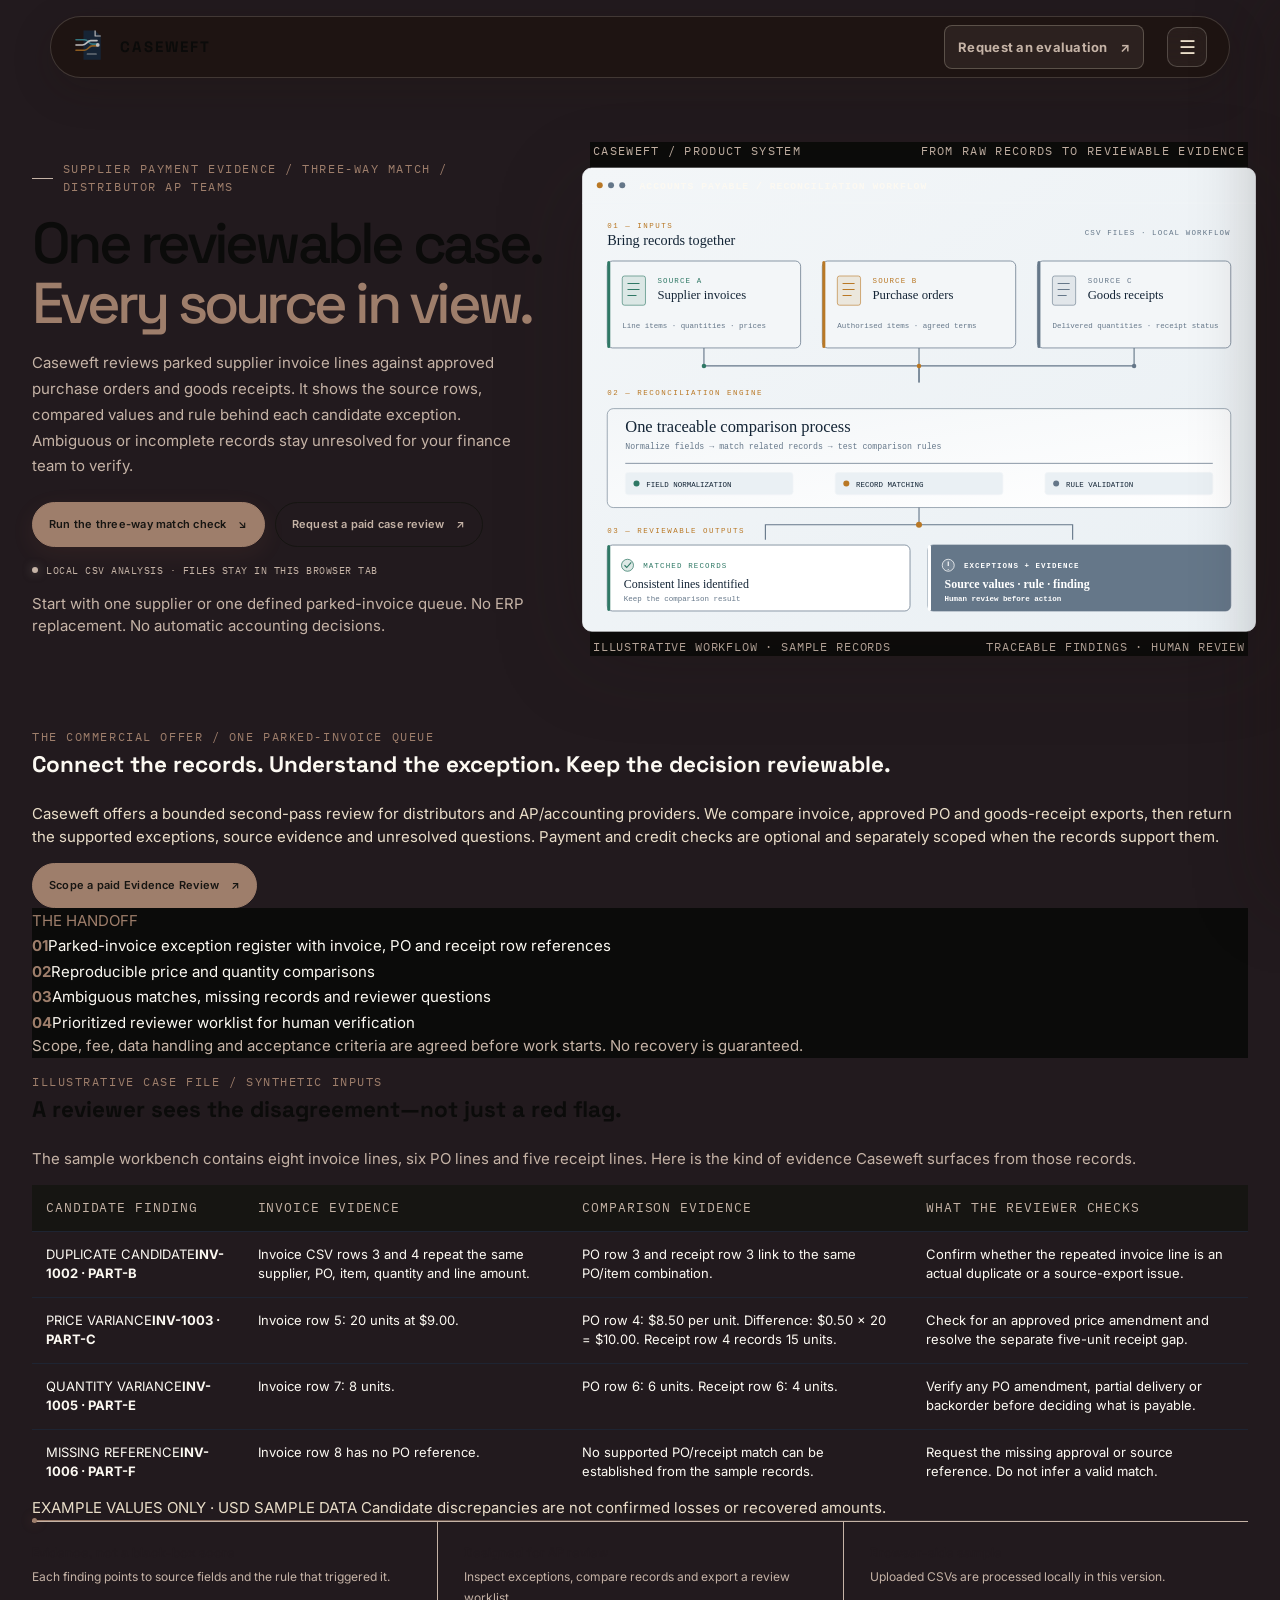
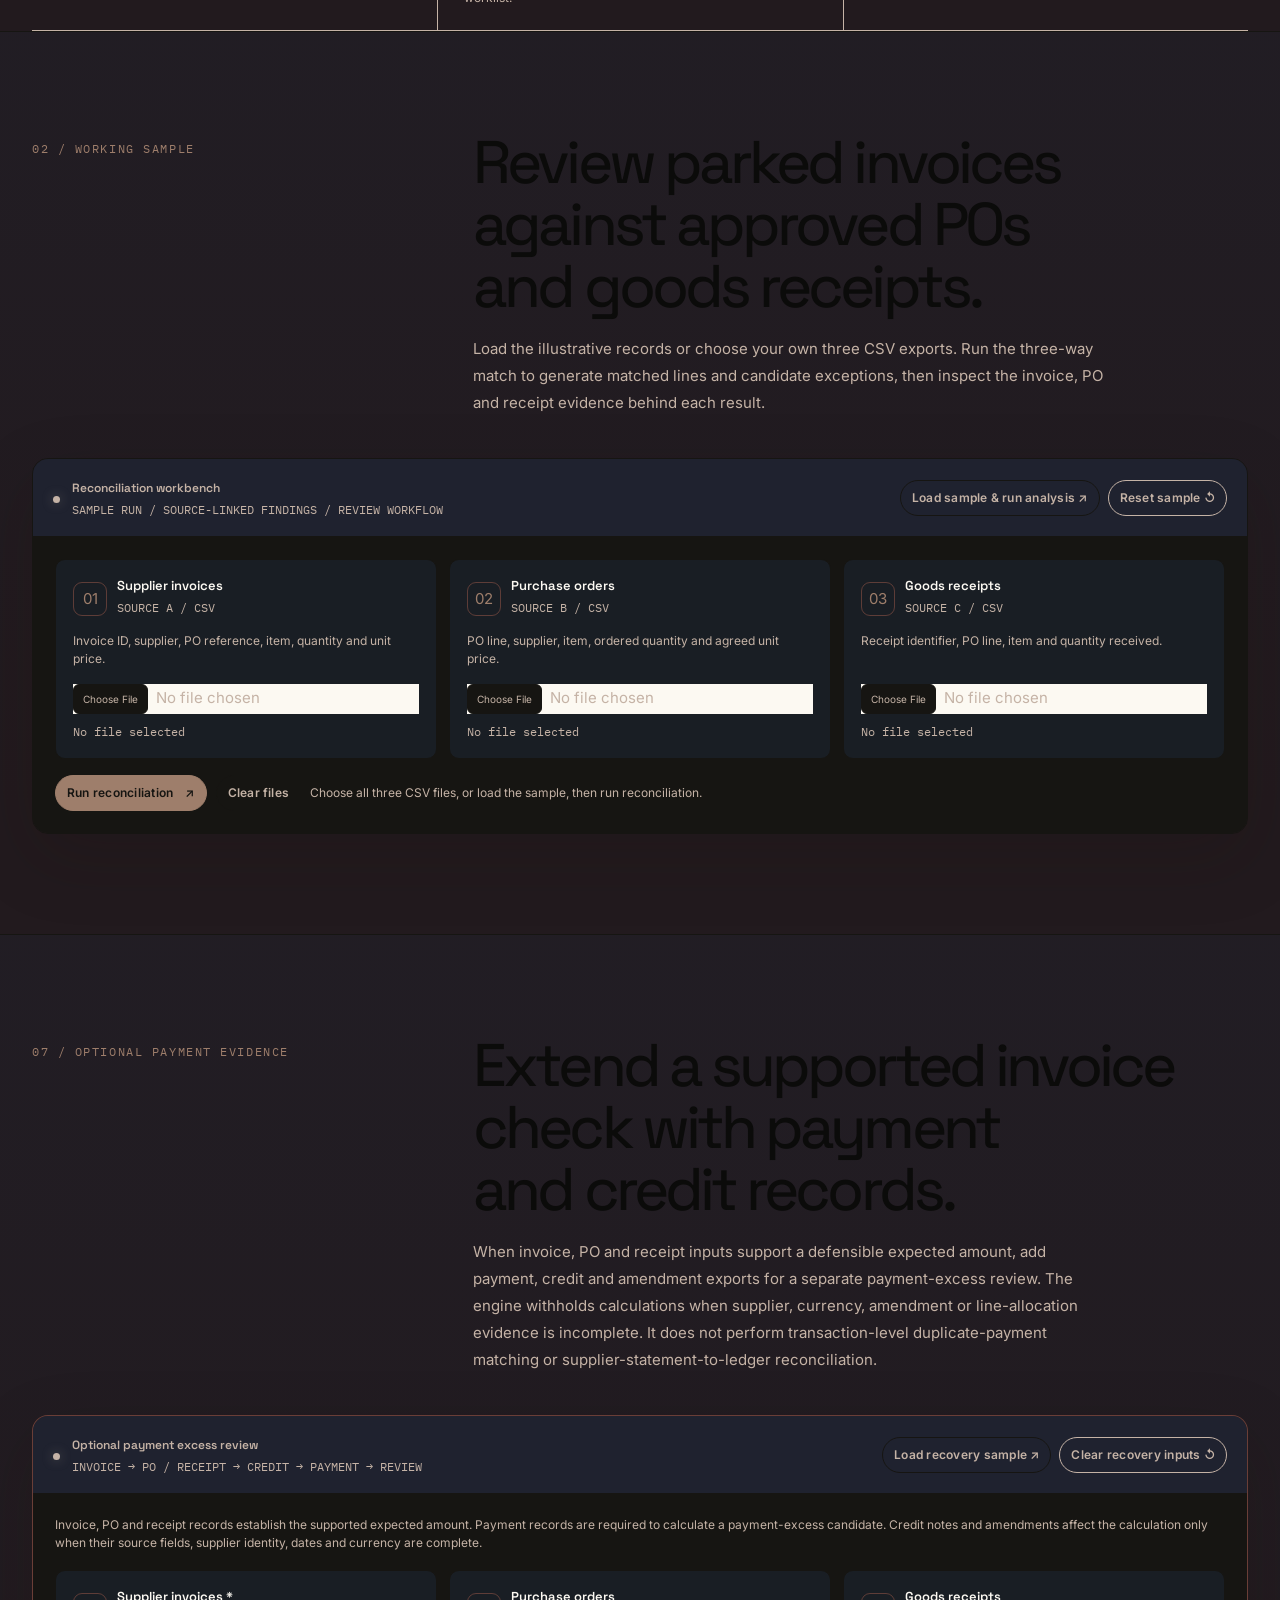
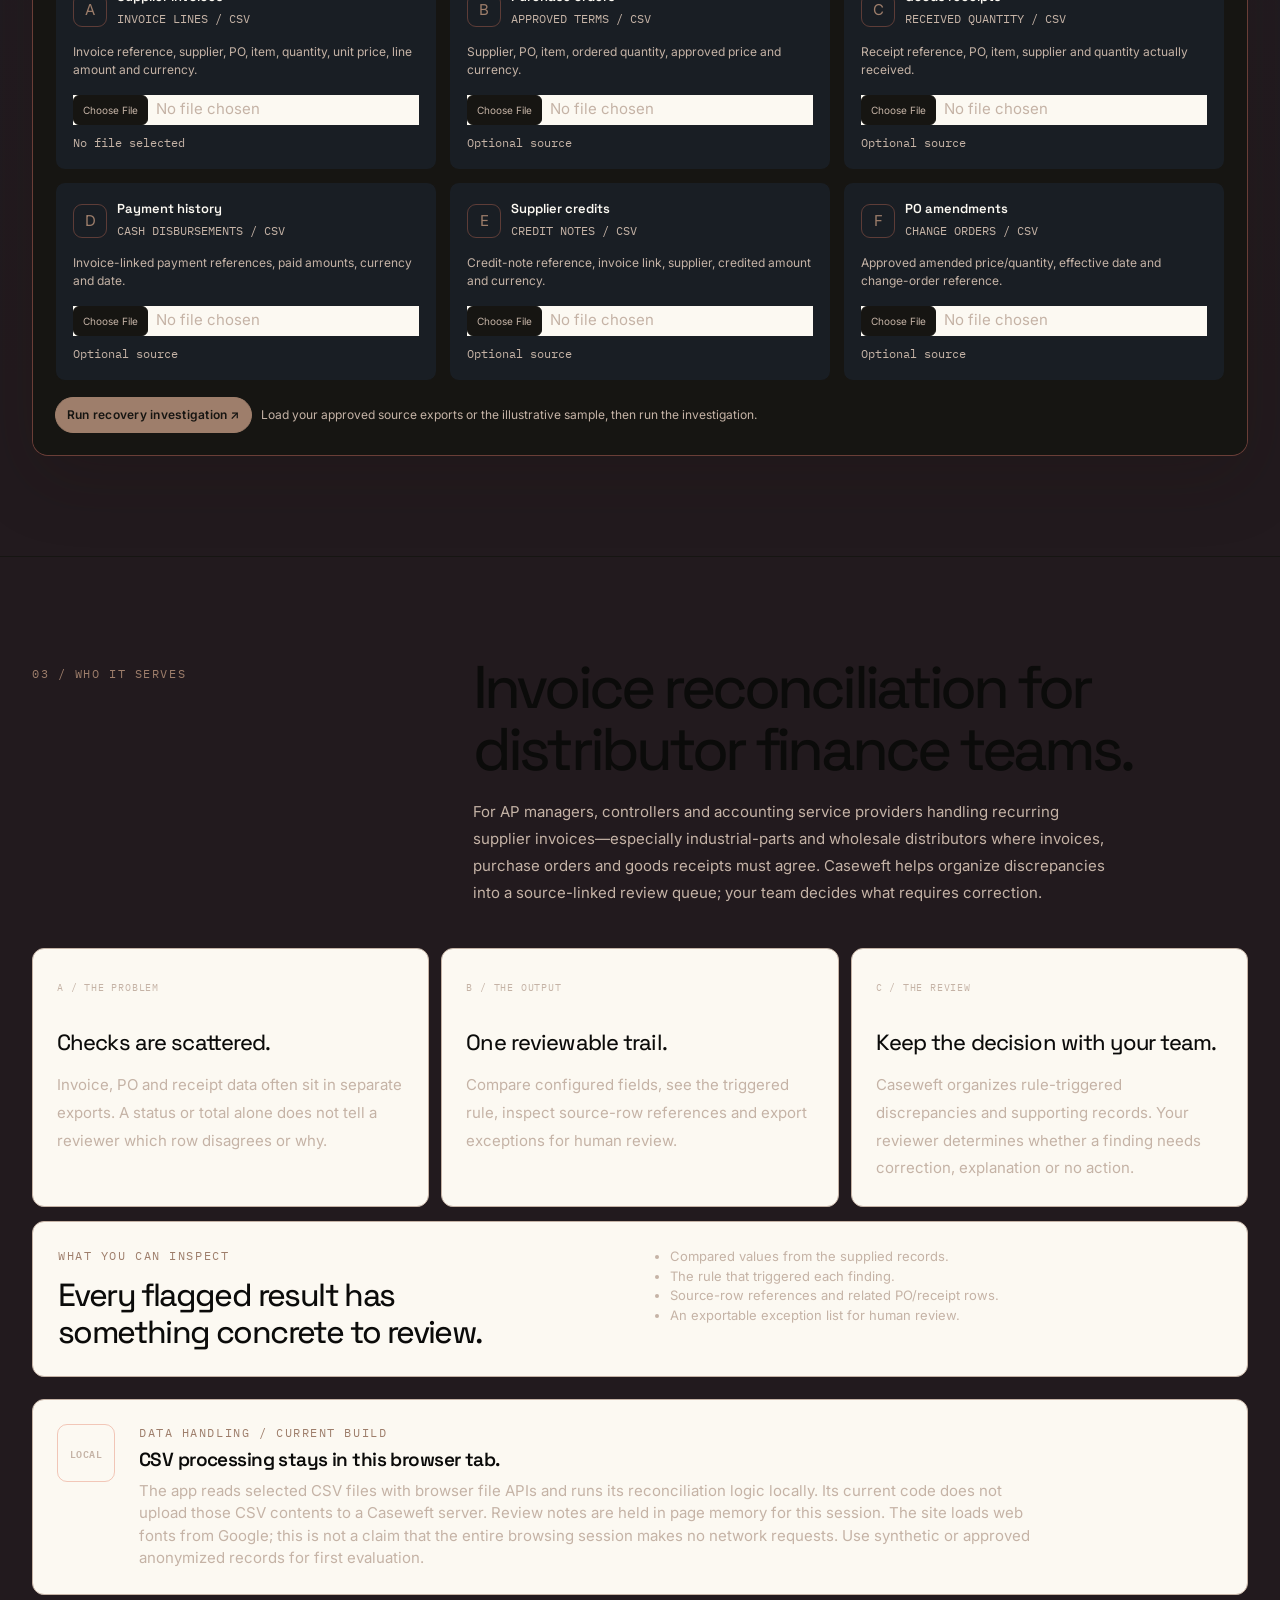
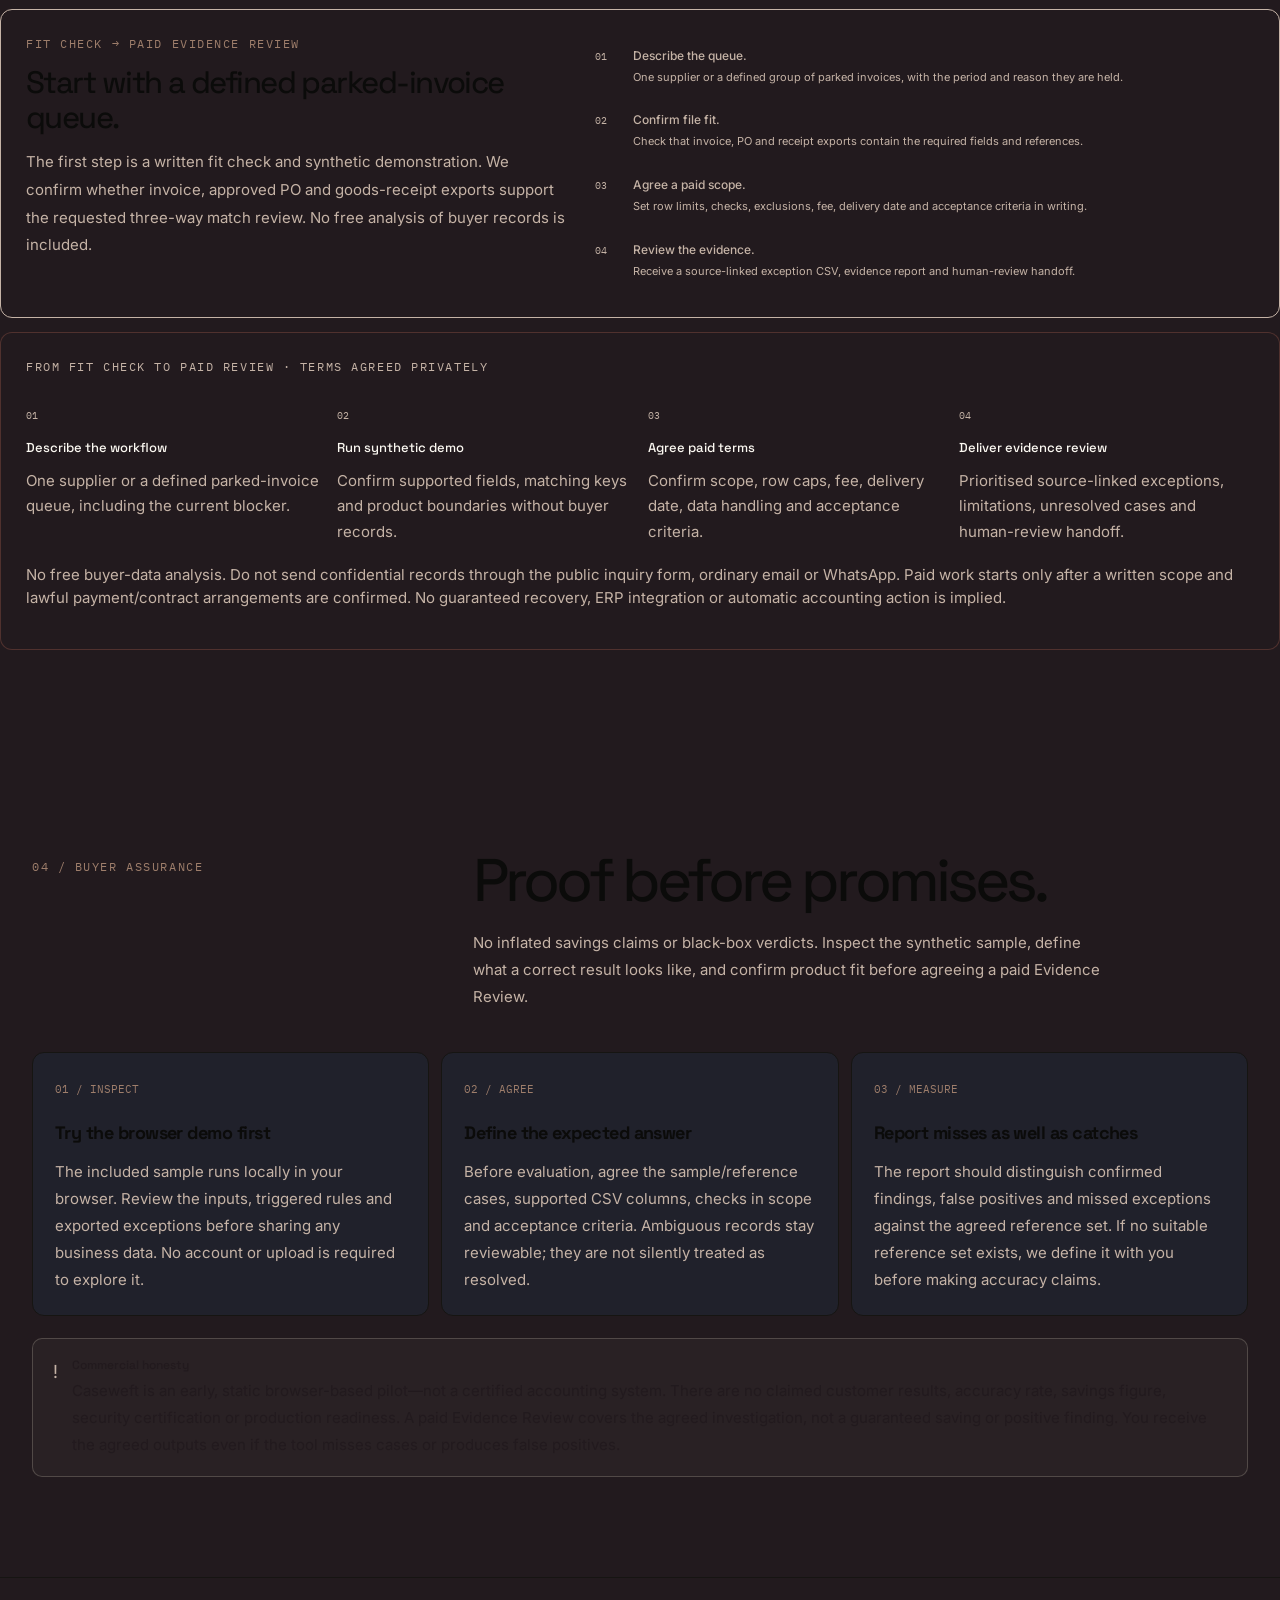
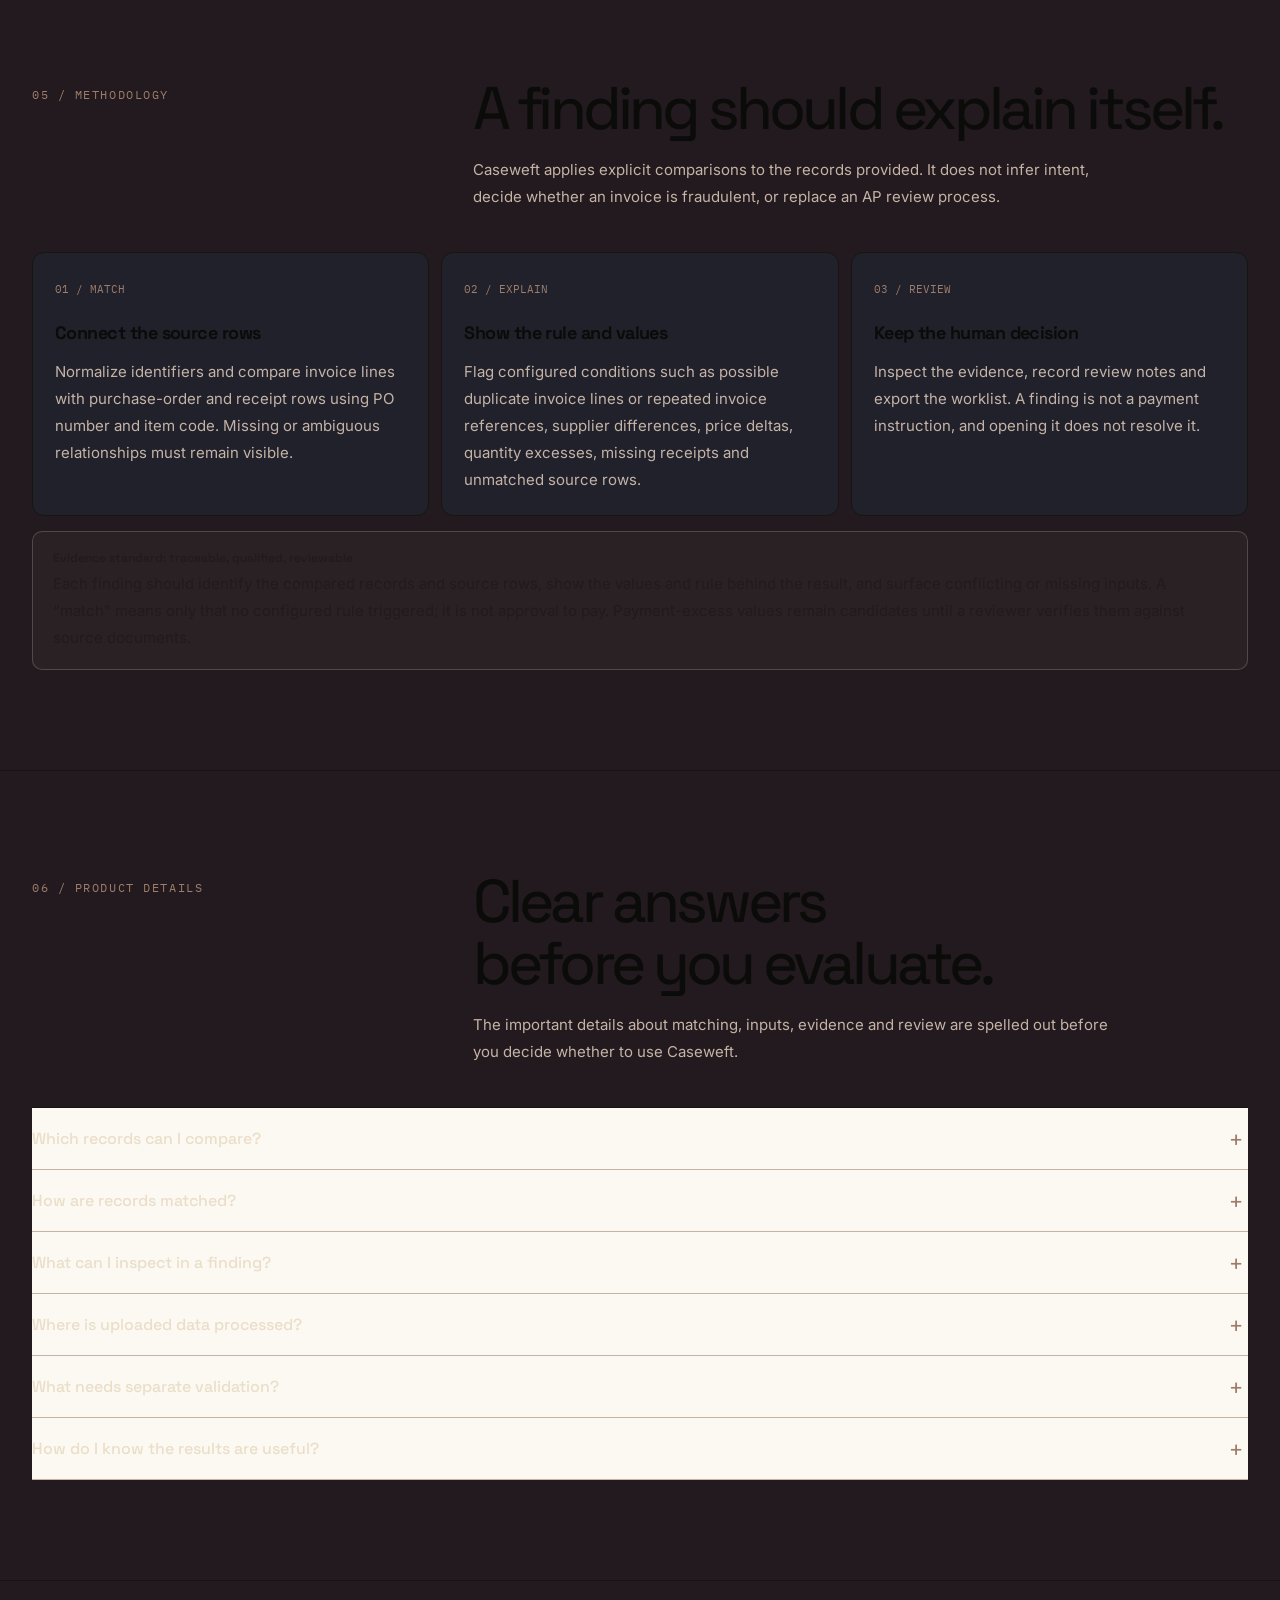
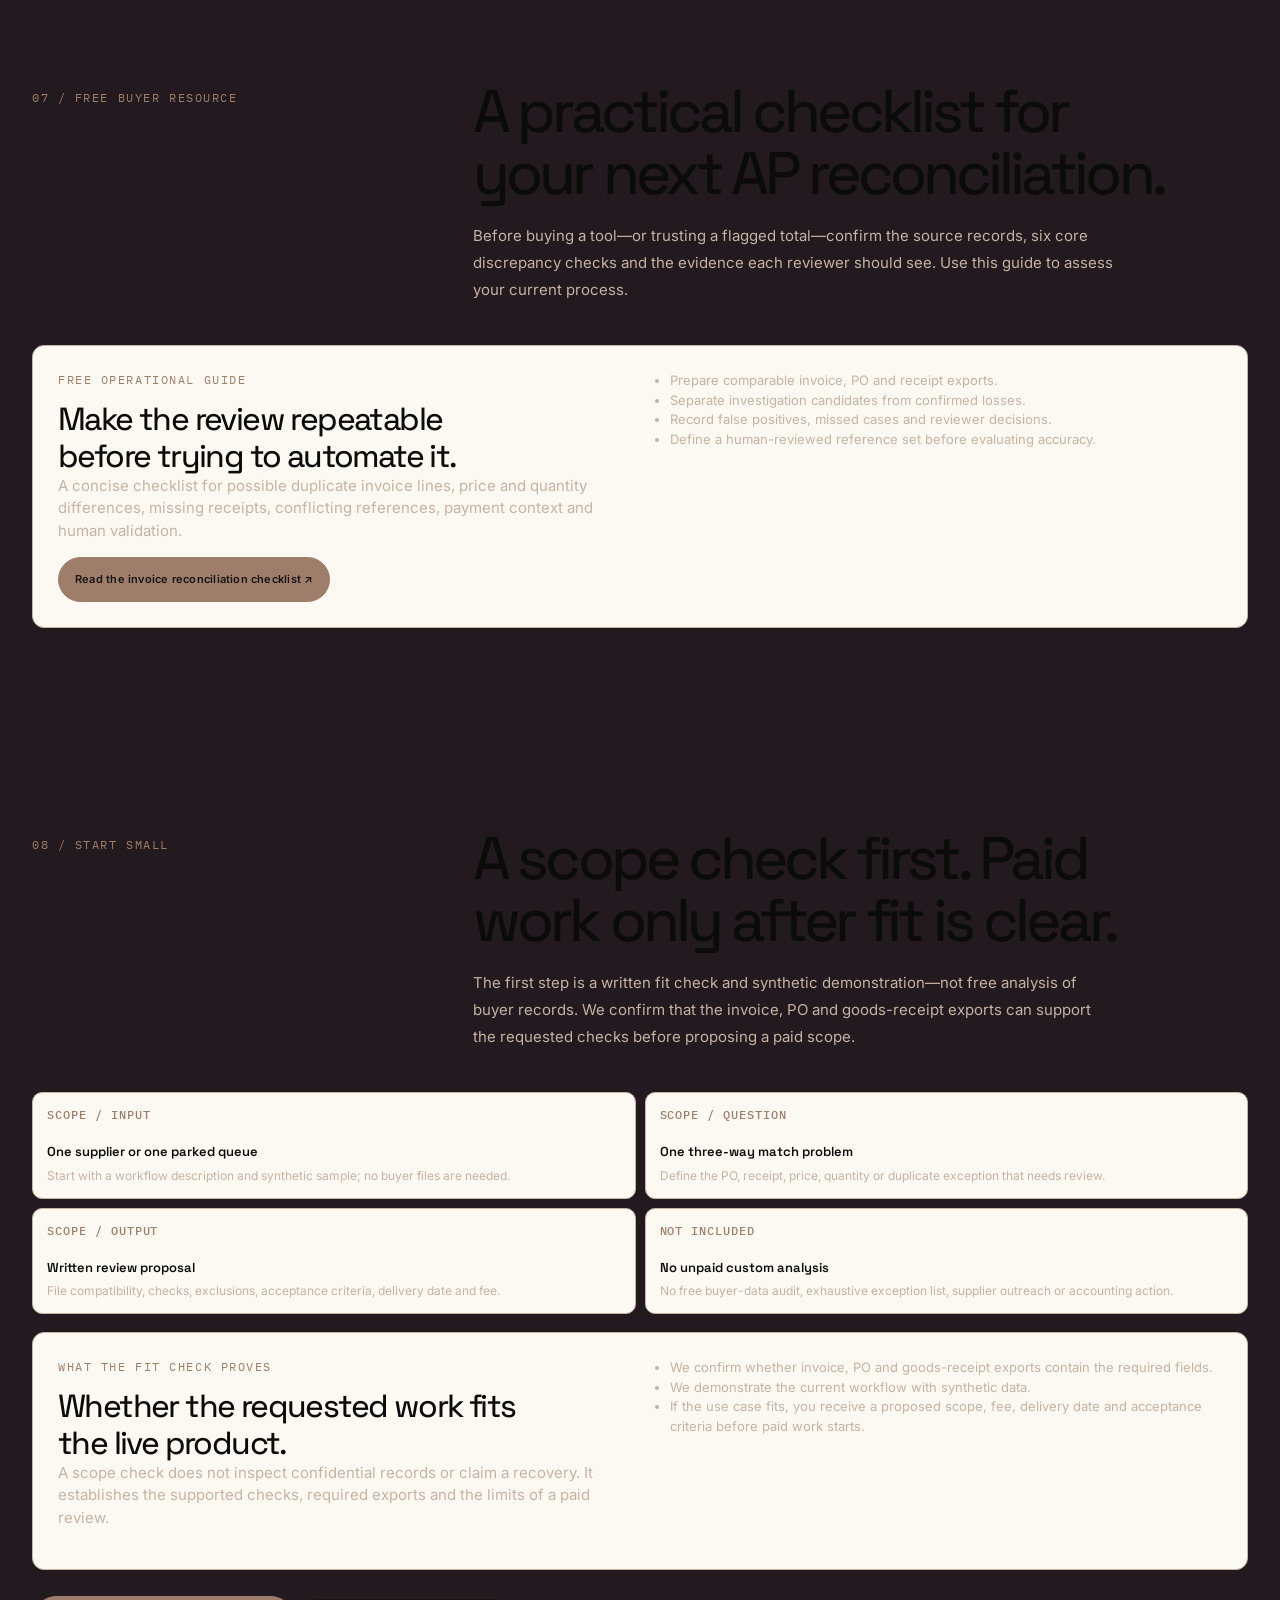
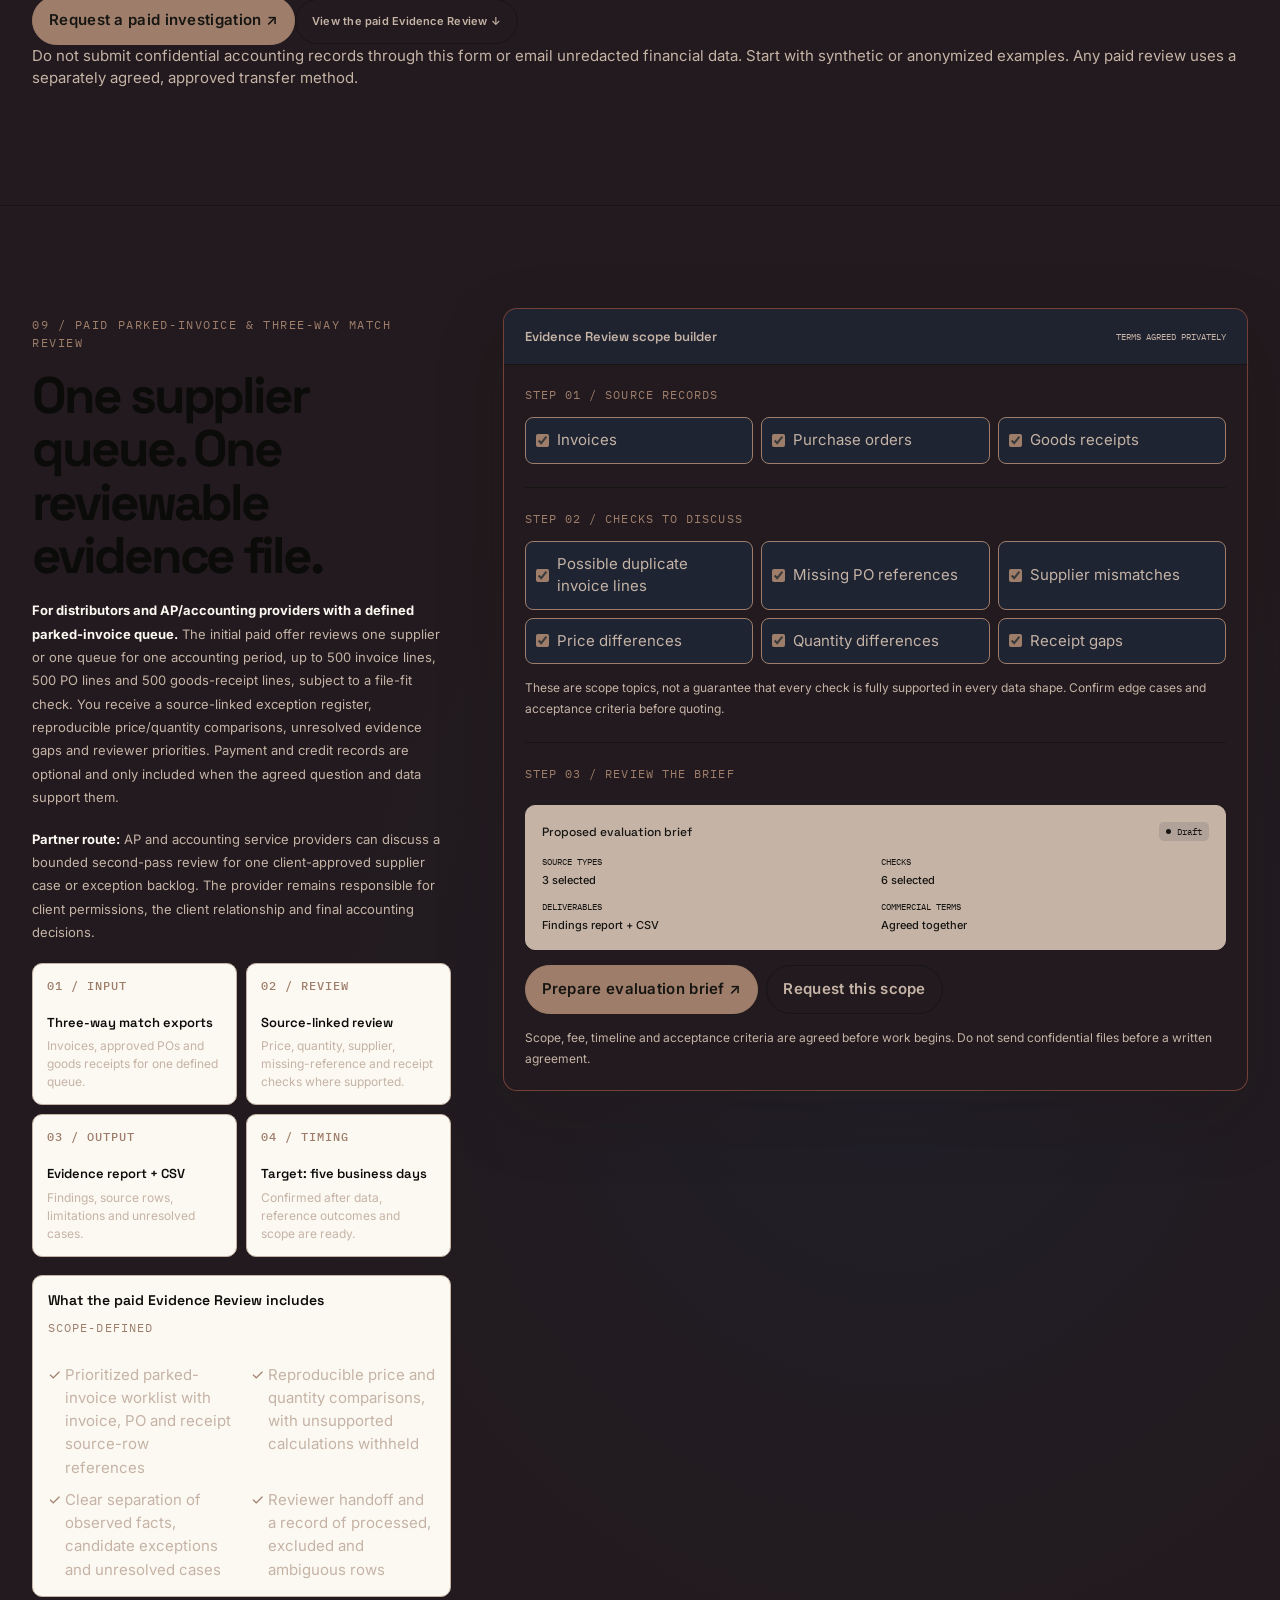
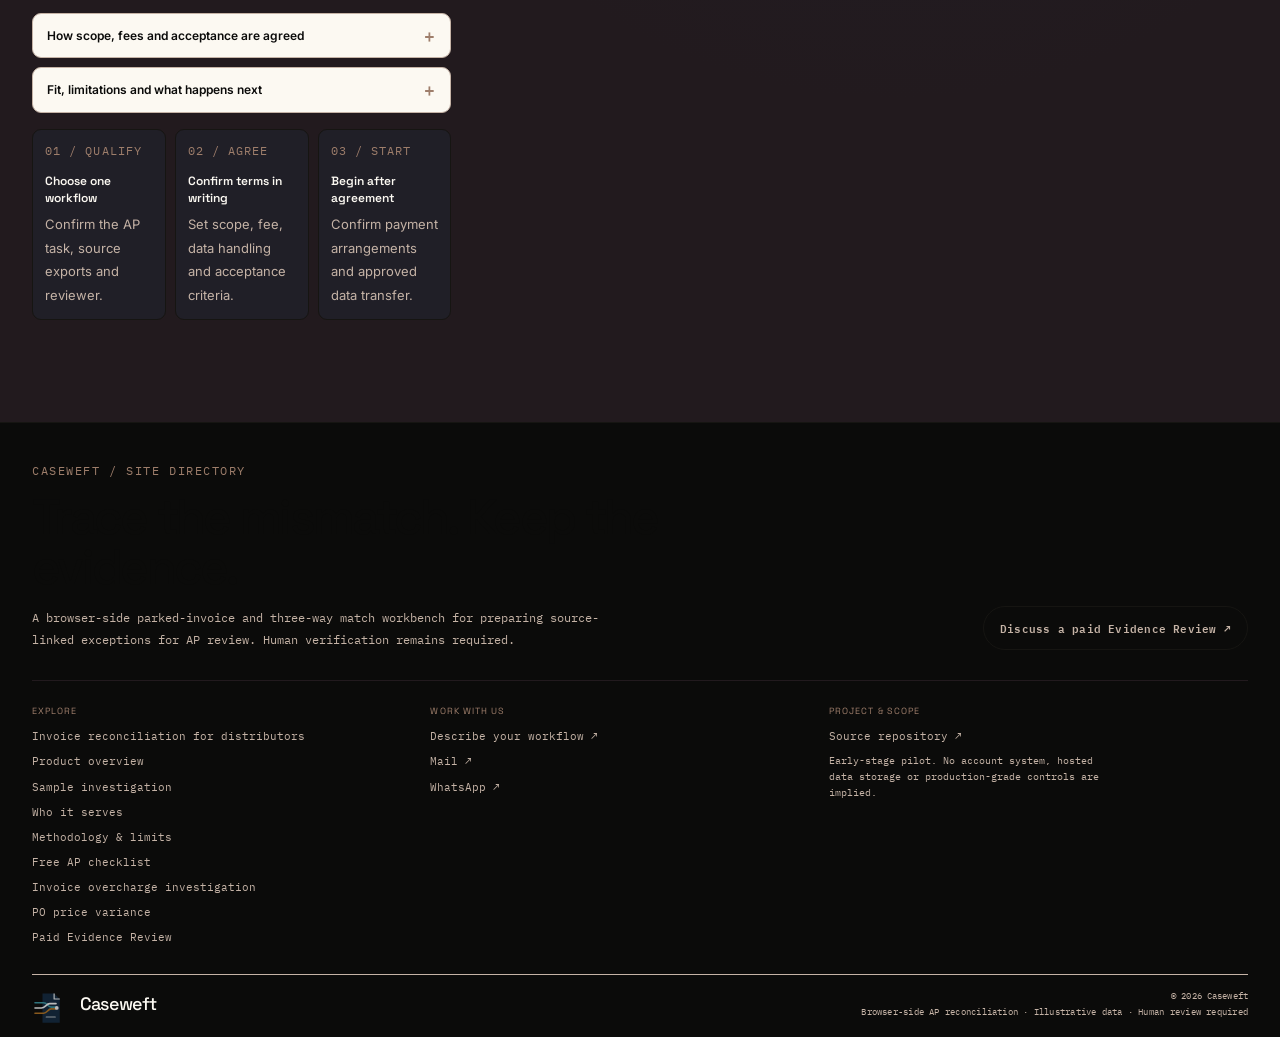
==== commit 54a18106: "Refine Caseweft homepage promise around reviewable evidence cases" ====
--- a/index.html
+++ b/index.html
@@ -599,8 +599,8 @@
 <main>
 <section class="hero container" id="top">
   <div class="hero-copy" id="product">
-    <div class="eyebrow">PARKED INVOICE REVIEW / THREE-WAY MATCH / DISTRIBUTORS &amp; AP TEAMS</div>
-    <h1>Clear parked invoices. <em>Keep the evidence.</em></h1>
+    <div class="eyebrow">SUPPLIER PAYMENT EVIDENCE / THREE-WAY MATCH / DISTRIBUTOR AP TEAMS</div>
+    <h1>One reviewable case. <em>Every source in view.</em></h1>
     <p class="hero-desc">Caseweft reviews parked supplier invoice lines against approved purchase orders and goods receipts. It shows the source rows, compared values and rule behind each candidate exception. Ambiguous or incomplete records stay unresolved for your finance team to verify.</p>
     <div class="hero-actions"><a class="button" href="#investigation">Run the three-way match check <span aria-hidden="true">↘</span></a><a class="button secondary" href="#evaluation">Request a paid case review <span aria-hidden="true">↗</span></a></div>
     <div class="privacy-note">LOCAL CSV ANALYSIS · FILES STAY IN THIS BROWSER TAB</div><p class="hero-proofline">Start with one supplier or one defined parked-invoice queue. No ERP replacement. No automatic accounting decisions.</p>
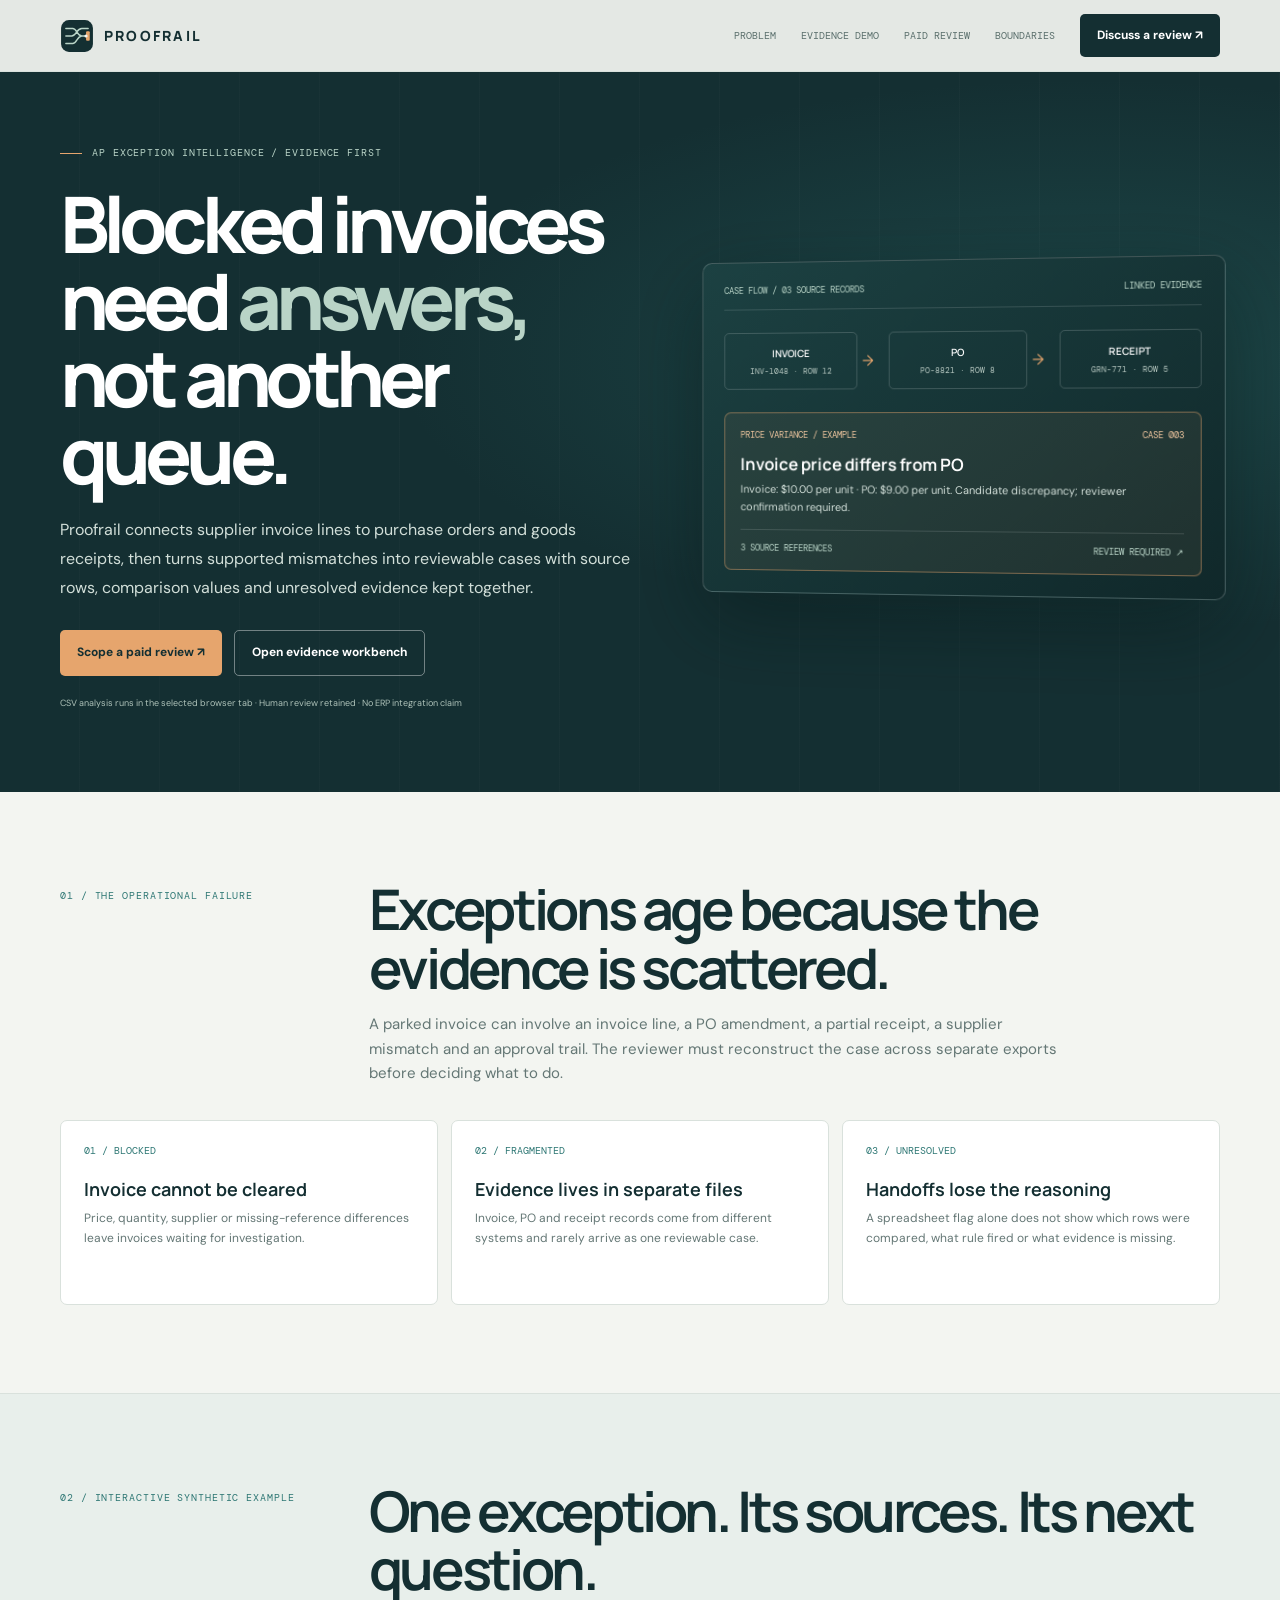
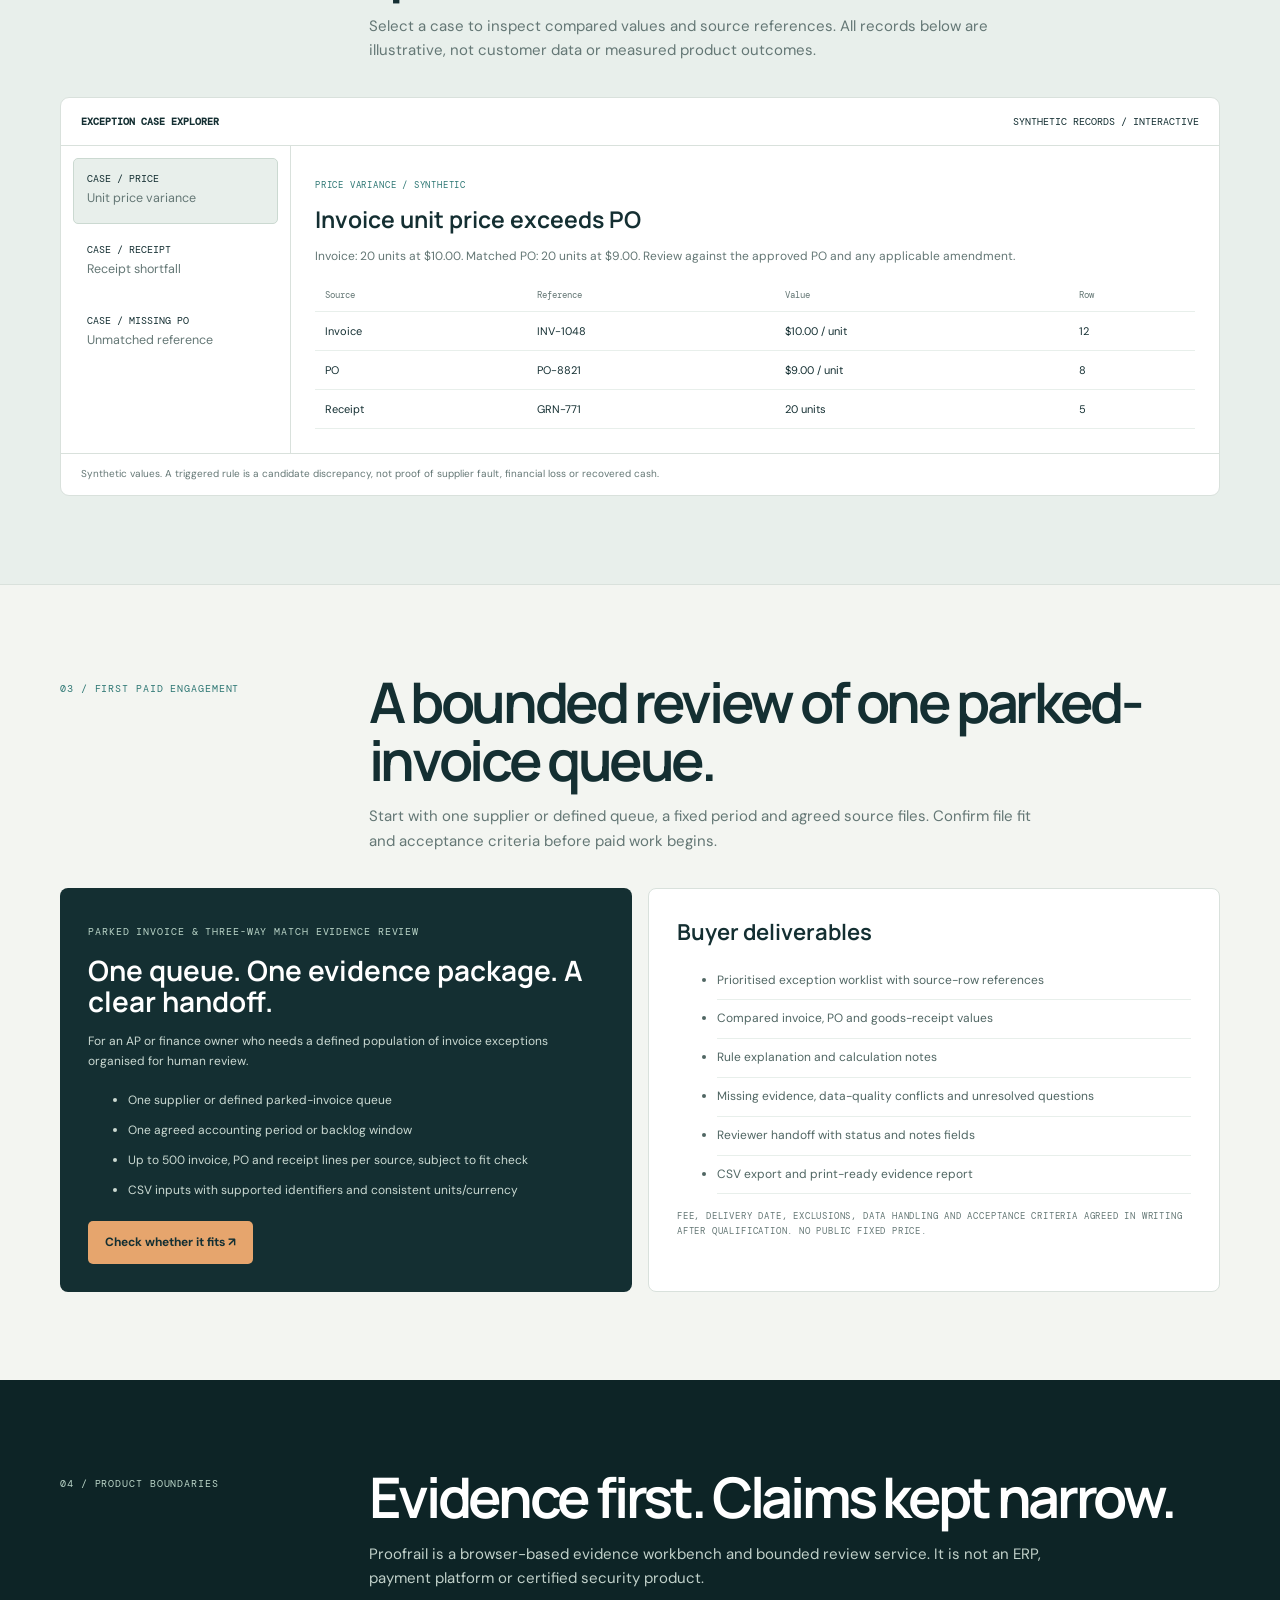
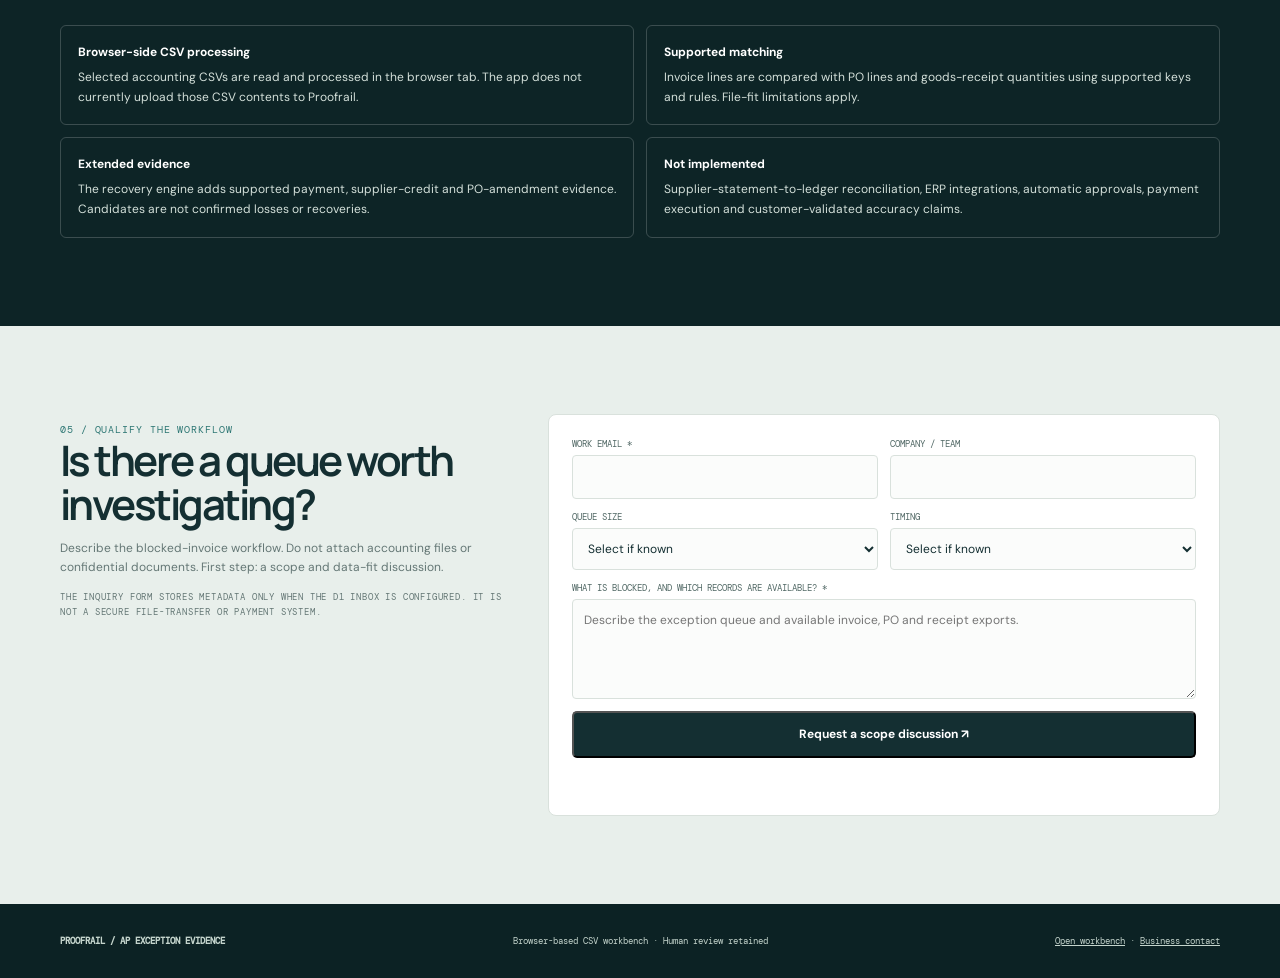
==== commit 390c0546: "Rebuild as Proofrail AP exception intelligence" ====
--- a/index.html
+++ b/index.html
@@ -1,1825 +1,17 @@
-<!doctype html>
-<html lang="en">
-<head>
-<meta charset="utf-8">
-<meta name="viewport" content="width=device-width,initial-scale=1">
-<meta name="theme-color" content="#203A34">
-<meta name="description" content="Caseweft turns supplier invoices, purchase orders, goods receipts and supported payment records into source-linked exception cases for finance review.">
-<meta property="og:type" content="website">
-<meta property="og:title" content="Caseweft — Supplier Payment Evidence Review">
-<meta property="og:description" content="Investigate duplicate supplier payments, missed supplier credits, invoice overcharges and quantity or price variances. Run a browser-based CSV check and request a scoped paid investigation.">
-<meta property="og:url" content="https://ledgertrace.pages.dev/">
-<link rel="canonical" href="https://ledgertrace.pages.dev/"><title>Supplier Payment Evidence Review | Caseweft</title>
-<script type="application/ld+json">{"@context":"https://schema.org","@type":"SoftwareApplication","name":"Caseweft","url":"https://ledgertrace.pages.dev/","applicationCategory":"BusinessApplication","operatingSystem":"Any modern browser","description":"A browser-side evidence workspace that connects supplier invoices, purchase orders, goods receipts and supported payment records into reviewable exception cases.","offers":{"@type":"Offer","url":"https://ledgertrace.pages.dev/#evaluation","description":"Scoped paid reconciliation evaluation; fee and acceptance criteria agreed privately before kickoff."}}</script>
-<link rel="preconnect" href="https://fonts.googleapis.com">
-<link rel="preconnect" href="https://fonts.gstatic.com" crossorigin>
-<link href="https://fonts.googleapis.com/css2?family=IBM+Plex+Mono:wght@400;500;600&family=Inter:wght@400;500;600;700&family=Space+Grotesk:wght@400;500;600;700&display=swap" rel="stylesheet">
-<style>
-:root{color-scheme:dark;--bg:#FCF9F2;--panel:#EADEC9;--panel2:#C5B3A6;--line:#C5B3A6;--line2:#C5B3A6;--text:#0B0B0A;--muted:#C5B3A6;--blue:#2A524E;--amber:#9E7E6B;--green:#2A524E;--red:#9E7E6B;--espresso:#0B0B0A;--roast:#221A1E;--slate:#161512;--stone:#C5B3A6;--linen:#C5B3A6;--cream:#EADEC9;--coral:#9E7E6B;--ochre:#9E7E6B;--paper:#FCF9F2;--mono:"IBM Plex Mono",monospace;--display:"Space Grotesk",sans-serif;--body:"Inter",sans-serif;--max:1320px;font:15px/1.6 var(--body);scroll-behavior:smooth}
-*{box-sizing:border-box}body{margin:0;background:var(--bg);color:var(--text);overflow-x:hidden}body:before{content:"";position:fixed;inset:0;pointer-events:none;z-index:-2;background-image:linear-gradient(rgba(168,159,145,.045) 1px,transparent 1px),linear-gradient(90deg,rgba(168,159,145,.045) 1px,transparent 1px);background-size:64px 64px;mask-image:linear-gradient(to bottom,#0B0B0A,transparent 85%)}body:after{content:"";position:fixed;inset:-20%;pointer-events:none;z-index:-1;background:radial-gradient(ellipse at var(--mx,65%) var(--my,20%),rgba(59,130,246,.10),transparent 34%);opacity:.75}
-a{color:inherit}button,input,textarea,select{font:inherit}button,a{touch-action:manipulation}button{cursor:pointer}button:focus-visible,a:focus-visible,input:focus-visible,textarea:focus-visible,select:focus-visible{outline:2px solid var(--blue);outline-offset:4px}::selection{background:rgba(59,130,246,.35);color:#EADEC9}
-.container{width:min(var(--max),calc(100% - 64px));margin-inline:auto}.mono,.eyebrow,.section-index,.record-id,.micro,.nav a,.tag,.status,.metric-label{font-family:var(--mono);letter-spacing:.04em}.eyebrow,.section-index{font-size:11px;color:var(--blue);text-transform:uppercase;letter-spacing:.13em}.muted{color:var(--muted)}.small{font-size:12px}.trace-rule{height:1px;background:linear-gradient(90deg,var(--blue),rgba(59,130,246,.1) 70%,transparent);position:relative}.trace-rule:before{content:"";position:absolute;left:0;top:-2px;width:5px;height:5px;background:var(--blue);border-radius:50%;box-shadow:0 0 14px rgba(59,130,246,.75)}
-.header{position:fixed;z-index:50;top:18px;left:50%;transform:translateX(-50%);width:min(1180px,calc(100% - 36px));height:68px;padding:0 22px;display:flex;align-items:center;gap:26px;border:1px solid rgba(168,159,145,.22);border-radius:18px;background:rgba(28,18,12,.72);backdrop-filter:blur(18px) saturate(135%);-webkit-backdrop-filter:blur(18px) saturate(135%);box-shadow:0 12px 50px rgba(28,18,12,.18);transition:height .25s ease,background .25s ease,border-color .25s ease}.header.scrolled{height:56px;background:rgba(28,18,12,.82);border-color:rgba(168,159,145,.28)}
-.brand{display:inline-flex;align-items:center;gap:11px;text-decoration:none;flex-shrink:0}.brand-mark{width:31px;height:31px;display:grid;place-items:center;border:0;border-radius:10px;color:var(--text);font:600 13px var(--display);position:relative;overflow:hidden}.brand-mark svg{position:absolute;inset:0;width:100%;height:100%;pointer-events:none}.brand-mark .mark-trace{stroke:var(--blue);stroke-width:1.6;stroke-linecap:round;stroke-linejoin:round;stroke-dasharray:44;stroke-dashoffset:0;transition:stroke-dashoffset .55s ease}.brand-mark .mark-letter{stroke:currentColor;stroke-opacity:.8;stroke-width:1.5;stroke-linecap:round;stroke-linejoin:round}.brand:hover .mark-trace,.footer-brand:hover .mark-trace{stroke-dashoffset:0}.footer-brand .mark-trace{stroke-dashoffset:0}.footer-brand:hover .mark-trace{stroke-dashoffset:0}.brand-name{font:700 12px var(--display);letter-spacing:.17em}.nav{display:flex;align-items:center;gap:25px;margin-left:auto}.nav a{font-size:10px;color:#C5B3A6;text-decoration:none;transition:color .2s}.nav a:hover{color:var(--text)}.header-cta,.button{display:inline-flex;align-items:center;justify-content:center;gap:12px;border:1px solid var(--blue);background:var(--blue);color:#0B0B0A;padding:12px 16px;border-radius:8px;text-decoration:none;font-size:11px;font-weight:700;letter-spacing:.02em;transition:transform .2s,background .2s,border-color .2s}.header-cta{padding:10px 13px;white-space:nowrap}.button:hover,.header-cta:hover{transform:translateY(-2px);background:#C5B3A6}.button.secondary{background:transparent;border-color:var(--line2);color:var(--text)}.button.secondary:hover{border-color:var(--blue);background:rgba(59,130,246,.08)}.button.ghost{background:transparent;border-color:transparent;color:var(--muted)}.button.ghost:hover{color:var(--text);background:rgba(168,159,145,.08)}.menu-toggle{display:none;background:transparent;border:1px solid var(--line);border-radius:8px;color:var(--text);padding:8px}
-.hero{min-height:680px;padding:126px 0 72px;position:relative;display:grid;grid-template-columns:minmax(0,.9fr) minmax(0,1.1fr);gap:44px;align-items:center}.hero-copy{position:relative;z-index:2}.hero .eyebrow{display:flex;align-items:center;gap:10px}.hero .eyebrow:before{content:"";width:24px;height:1px;background:var(--blue)}h1,h2,h3,p{margin-top:0}h1,h2,h3{font-family:var(--display)}h1{font-size:clamp(50px,6.3vw,88px);line-height:.98;letter-spacing:-.075em;font-weight:600;margin:25px 0 24px;max-width:680px}h1 em{font-style:normal;color:var(--blue)}.hero-desc{max-width:540px;font-size:16px;color:#C5B3A6;line-height:1.8}.hero-actions{display:flex;flex-wrap:wrap;gap:11px;margin-top:29px}.privacy-note{display:flex;align-items:center;gap:8px;margin-top:23px;color:var(--muted);font:10px var(--mono);letter-spacing:.05em}.privacy-note:before{content:"";width:6px;height:6px;background:var(--green);border-radius:50%;box-shadow:0 0 10px rgba(168,159,145,.5)}
-.scene{min-height:480px;position:relative;perspective:1000px;isolation:isolate}.scene-grid{position:absolute;inset:0;background-image:linear-gradient(rgba(168,159,145,.09) 1px,transparent 1px),linear-gradient(90deg,rgba(168,159,145,.09) 1px,transparent 1px);background-size:32px 32px;mask-image:radial-gradient(ellipse,#0B0B0A 15%,transparent 72%);transform:translate3d(var(--gx,0),var(--gy,0),-30px)}.scene-glow{position:absolute;width:70%;height:65%;left:16%;top:14%;background:radial-gradient(ellipse,rgba(59,130,246,.15),transparent 68%);filter:blur(22px);transform:translate3d(var(--lx,0),var(--ly,0),-60px)}.scene-svg{position:absolute;inset:4% 0;width:100%;height:92%;overflow:visible}.scene-path{fill:none;stroke:rgba(59,130,246,.6);stroke-width:1.2;stroke-dasharray:5 6;animation:traceDash 12s linear infinite}.scene-path.broken{stroke:var(--amber);stroke-dasharray:3 8}.scene-node{fill:var(--bg);stroke:var(--blue);stroke-width:1.4}.scene-node.warn{stroke:var(--amber)}.document{position:absolute;width:205px;min-height:142px;padding:15px 15px 13px;background:linear-gradient(145deg,rgba(30,41,59,.97),rgba(28,18,12,.94));border:1px solid rgba(168,159,145,.35);border-radius:11px;box-shadow:0 22px 65px rgba(28,18,12,.25);transition:transform .35s,border-color .25s,box-shadow .25s;transform:translate3d(var(--px,0),var(--py,0),0) rotate(var(--rot,0deg));backdrop-filter:blur(12px)}.document:hover{border-color:var(--blue);box-shadow:0 0 0 1px rgba(59,130,246,.1),0 22px 70px rgba(28,18,12,.4)}.doc-invoice{left:3%;top:9%;--rot:-4deg}.doc-po{right:1%;top:26%;--rot:3deg}.doc-receipt{left:19%;bottom:5%;--rot:2deg}.doc-top{display:flex;align-items:center;justify-content:space-between;gap:8px;font:9px var(--mono);color:var(--muted);letter-spacing:.07em}.doc-symbol{width:23px;height:27px;border:1px solid var(--line2);border-radius:4px;display:grid;place-items:center;color:var(--blue);font:11px var(--mono)}.doc-title{font:600 15px var(--display);margin:13px 0 3px}.doc-sub{font:10px var(--mono);color:var(--muted)}.doc-line{height:1px;background:var(--line);margin:12px 0 9px}.doc-data{display:flex;justify-content:space-between;font:10px var(--mono);gap:8px}.doc-data b{font-weight:500;color:var(--text)}.doc-status{display:inline-flex;align-items:center;gap:6px;color:var(--green);font:9px var(--mono);margin-top:10px}.doc-status.warn{color:var(--amber)}.doc-status:before{content:"";width:5px;height:5px;background:currentColor;border-radius:50%}.scene-label{position:absolute;font:9px var(--mono);letter-spacing:.1em;color:var(--muted);text-transform:uppercase}.label-a{left:1%;bottom:1%}.label-b{right:2%;top:7%}.scene-coord{position:absolute;right:3%;bottom:0;font:9px var(--mono);color:#C5B3A6}.scene-caption{position:absolute;right:1%;bottom:-22px;color:var(--muted);font:9px var(--mono);letter-spacing:.04em}
-.section{position:relative;padding:108px 0;scroll-margin-top:105px}.section-top{display:grid;grid-template-columns:.7fr 1.3fr;gap:30px;align-items:start;margin-bottom:42px}.section-index{padding-top:8px}.section-title{font-size:clamp(36px,4.7vw,61px);line-height:1.03;letter-spacing:-.065em;font-weight:500;margin:0;max-width:800px}.section-lead{color:var(--muted);max-width:640px;margin:17px 0 0;font-size:14px;line-height:1.8}.signal-strip{display:grid;grid-template-columns:repeat(3,1fr);border-top:1px solid var(--line);border-bottom:1px solid var(--line)}.signal{padding:22px 26px 22px 0;position:relative}.signal+.signal{padding-left:26px;border-left:1px solid var(--line)}.signal strong{display:block;font:500 13px var(--display);margin-bottom:6px}.signal span{display:block;color:var(--muted);font-size:12px;line-height:1.7}
-.workbench{background:linear-gradient(180deg,rgba(28,18,12,.35),transparent 86%);border-top:1px solid var(--line)}.workbench-shell{border:1px solid var(--line);border-radius:16px;overflow:hidden;background:rgba(28,18,12,.85);box-shadow:0 28px 90px rgba(28,18,12,.2)}.workbench-bar{display:flex;align-items:center;justify-content:space-between;gap:18px;padding:17px 20px;border-bottom:1px solid var(--line);background:rgba(28,18,12,.65)}.workbench-title{display:flex;align-items:center;gap:12px}.live-dot{width:7px;height:7px;border-radius:50%;background:var(--green);box-shadow:0 0 12px rgba(168,159,145,.45)}.workbench-title strong{font:600 12px var(--display)}.workbench-title span{display:block;color:var(--muted);font:9px var(--mono);margin-top:3px}.bar-actions{display:flex;gap:8px;flex-wrap:wrap}.button.sm{padding:9px 11px;font-size:10px}.workbench-body{padding:22px}.input-grid{display:grid;grid-template-columns:repeat(3,1fr);gap:12px}.source-card{padding:17px;border:1px solid var(--line);border-radius:10px;background:rgba(28,18,12,.7);min-width:0}.source-head{display:flex;align-items:center;gap:10px;margin-bottom:12px}.source-icon{width:34px;height:34px;display:grid;place-items:center;border:1px solid rgba(59,130,246,.28);border-radius:9px;color:var(--blue)}.source-head strong{font:600 13px var(--display);display:block}.source-head small{font:9px var(--mono);color:var(--muted)}.source-card p{font-size:11px;color:var(--muted);line-height:1.65;min-height:38px;margin-bottom:14px}.file-input{display:block;width:100%;font-size:10px;color:var(--muted)}.file-input::file-selector-button{padding:8px 9px;background:#161512;border:1px solid var(--line2);border-radius:6px;color:var(--text);font:10px var(--body);margin-right:8px;cursor:pointer}.file-meta{margin-top:9px;color:var(--green);font:9px var(--mono);overflow-wrap:anywhere}.work-actions{display:flex;gap:9px;align-items:center;flex-wrap:wrap;margin-top:16px}.error{margin-top:14px;padding:12px 14px;background:rgba(224,122,95,.08);border:1px solid rgba(224,122,95,.4);border-radius:8px;color:#C5B3A6;font-size:12px}.hidden{display:none!important}
-.results{margin-top:28px}.results-head{display:flex;align-items:end;justify-content:space-between;gap:15px;margin-bottom:17px}.results-head h3{font-size:25px;letter-spacing:-.04em;margin:8px 0 0}.results-head p{font-size:11px;color:var(--muted);margin:5px 0 0}.metrics{display:grid;grid-template-columns:repeat(4,1fr);gap:10px}.metric{padding:17px;border:1px solid var(--line);border-radius:10px;background:rgba(28,18,12,.75)}.metric-label{font-size:9px;color:var(--muted);text-transform:uppercase}.metric-value{font:500 29px/1.2 var(--display);margin-top:10px;letter-spacing:-.04em;font-variant-numeric:tabular-nums}.metric-value.amber{color:var(--amber)}.metric-note{font-size:10px;color:var(--muted);margin-top:5px}.results-toolbar{display:flex;justify-content:space-between;gap:12px;align-items:center;flex-wrap:wrap;margin:23px 0 12px}.filters{display:flex;gap:6px;flex-wrap:wrap}.filter-btn{border:1px solid var(--line);border-radius:7px;background:transparent;color:var(--muted);font-size:10px;padding:8px 11px}.filter-btn.active{border-color:var(--blue);color:var(--text);background:rgba(59,130,246,.1)}.search{width:min(300px,100%);padding:10px 12px;border:1px solid var(--line);border-radius:7px;background:#0B0B0A;color:var(--text);font-size:11px}.table-wrap{overflow:auto;border:1px solid var(--line);border-radius:10px}table{border-collapse:collapse;width:100%;min-width:850px;font-size:11px}th{background:#221A1E;color:var(--muted);font:9px var(--mono);text-align:left;text-transform:uppercase;letter-spacing:.07em}th,td{padding:13px 14px;border-bottom:1px solid rgba(168,159,145,.8);vertical-align:top}tbody tr{cursor:pointer;transition:background .18s}tbody tr:hover,tbody tr:focus{background:rgba(59,130,246,.07);outline:none}tbody tr:last-child td{border-bottom:0}.cell-main{font-weight:600;color:var(--text)}.cell-sub{color:var(--muted);font:9px var(--mono);margin-top:4px}.pill{display:inline-flex;align-items:center;gap:6px;border-radius:5px;padding:4px 7px;font:9px var(--mono);white-space:nowrap}.pill:before{content:"";width:5px;height:5px;background:currentColor;border-radius:50%}.pill.exception{color:var(--amber);background:rgba(224,122,95,.09)}.pill.matched{color:var(--green);background:rgba(168,159,145,.09)}.pill.review{color:var(--red);background:rgba(224,122,95,.09)}.findings-cell{max-width:360px;color:#C5B3A6;line-height:1.65}.empty{padding:30px;text-align:center;color:var(--muted);font-size:12px}.table-note{font-size:10px;color:var(--muted);margin-top:12px;line-height:1.7}
-.report{margin-top:28px;padding:25px;border:1px solid var(--line);border-radius:13px;background:linear-gradient(145deg,rgba(28,18,12,.9),rgba(28,18,12,.85))}.report-head{display:flex;align-items:start;justify-content:space-between;gap:18px}.report-head h3{font-size:25px;letter-spacing:-.05em;margin:7px 0}.report-head p{font-size:11px;color:var(--muted);margin:0}.report-grid{display:grid;grid-template-columns:1fr 1fr;gap:24px;margin-top:25px}.report-block{border-top:1px solid var(--line);padding-top:15px}.report-block h4{font:500 12px var(--display);margin:0 0 10px}.report-block p,.report-block li{font-size:11px;color:var(--muted);line-height:1.8}.report-block ul{padding-left:17px;margin:0}.report-block li+li{margin-top:4px}.report-footer{display:flex;justify-content:space-between;align-items:center;gap:12px;flex-wrap:wrap;margin-top:21px;padding-top:17px;border-top:1px solid var(--line)}
-.drawer-backdrop{position:fixed;inset:0;z-index:80;background:rgba(28,18,12,.66);backdrop-filter:blur(4px);opacity:0;visibility:hidden;transition:opacity .25s,visibility .25s}.drawer-backdrop.open{opacity:1;visibility:visible}.drawer{position:fixed;z-index:81;top:0;right:0;width:min(520px,100%);height:100dvh;overflow-y:auto;background:#0B0B0A;border-left:1px solid var(--line2);padding:27px;transform:translateX(102%);transition:transform .3s cubic-bezier(.2,.7,.2,1);box-shadow:-25px 0 90px rgba(28,18,12,.35)}.drawer.open{transform:translateX(0)}.drawer-top{display:flex;justify-content:space-between;align-items:start;gap:15px;padding-bottom:20px;border-bottom:1px solid var(--line)}.drawer-top h2{font-size:27px;letter-spacing:-.05em;margin:7px 0}.icon-button{width:38px;height:38px;display:grid;place-items:center;border:1px solid var(--line2);border-radius:9px;background:transparent;color:var(--text);font-size:18px}.drawer-status{margin-top:20px}.drawer-section{padding:21px 0;border-bottom:1px solid var(--line)}.drawer-section h3{font-size:14px;margin:0 0 13px}.evidence-pair{display:grid;grid-template-columns:1fr 1fr;gap:8px}.evidence-value{padding:12px;border:1px solid var(--line);border-radius:8px;background:rgba(28,18,12,.75);min-width:0}.evidence-value span{display:block;color:var(--muted);font:9px var(--mono);text-transform:uppercase}.evidence-value strong{display:block;font:500 13px var(--mono);margin-top:8px;overflow-wrap:anywhere}.finding-list{padding-left:18px;margin:0}.finding-list li{font-size:12px;color:#C5B3A6;line-height:1.8;margin:7px 0}.drawer-actions{display:flex;gap:9px;flex-wrap:wrap;margin-top:20px}.review-note{width:100%;min-height:90px;background:#0B0B0A;border:1px solid var(--line2);border-radius:8px;color:var(--text);padding:12px;font-size:12px;resize:vertical}.review-state{display:flex;align-items:center;gap:9px;margin:12px 0;color:var(--muted);font-size:11px}.review-state select{background:#0B0B0A;color:var(--text);border:1px solid var(--line2);border-radius:7px;padding:8px}
-.methodology{border-top:1px solid var(--line)}.method-grid{display:grid;grid-template-columns:repeat(3,1fr);gap:12px}.method-card{border:1px solid var(--line);border-radius:12px;padding:22px;background:rgba(28,18,12,.5)}.method-card .number{font:11px var(--mono);color:var(--blue)}.method-card h3{font-size:18px;letter-spacing:-.03em;margin:17px 0 9px}.method-card p{font-size:12px;line-height:1.8;color:var(--muted);margin:0}.boundary{margin-top:15px;padding:18px 20px;border:1px solid rgba(224,122,95,.3);border-radius:10px;background:rgba(224,122,95,.045);display:flex;gap:14px;align-items:start}.boundary strong{display:block;font:500 12px var(--display);margin-bottom:4px}.boundary p{font-size:11px;color:var(--muted);margin:0;line-height:1.8}
-.evaluation{border-top:1px solid var(--line);background:radial-gradient(ellipse at 70% 45%,rgba(59,130,246,.07),transparent 42%)}.eval-grid{display:grid;grid-template-columns:.75fr 1.25fr;gap:48px;align-items:start}.eval-copy h2{font-size:clamp(38px,4.8vw,60px);line-height:1.02;letter-spacing:-.07em;margin:17px 0}.eval-copy p{color:var(--muted);font-size:13px;line-height:1.9}.eval-points{display:grid;gap:10px;margin-top:24px}.eval-point{display:flex;gap:10px;color:#C5B3A6;font-size:11px;align-items:start}.eval-point:before{content:"✓";color:var(--green);font-family:var(--mono)}.builder{border:1px solid var(--line2);border-radius:14px;background:rgba(28,18,12,.88);overflow:hidden}.builder-head{padding:19px 21px;border-bottom:1px solid var(--line);display:flex;align-items:center;justify-content:space-between;gap:15px}.builder-head strong{font:600 13px var(--display)}.builder-head span{font:9px var(--mono);color:var(--muted)}.builder-body{padding:21px}.builder-step+.builder-step{margin-top:23px;padding-top:22px;border-top:1px solid var(--line)}.step-label{font:10px var(--mono);text-transform:uppercase;color:var(--blue);letter-spacing:.09em;margin-bottom:13px}.option-grid{display:grid;grid-template-columns:repeat(3,1fr);gap:8px}.option{position:relative;display:flex;align-items:center;gap:8px;padding:11px 10px;border:1px solid var(--line);border-radius:8px;color:#C5B3A6;font-size:11px;cursor:pointer;transition:border-color .2s,background .2s}.option:has(input:checked){border-color:var(--blue);background:rgba(59,130,246,.08);color:var(--text)}.option input{accent-color:var(--blue);margin:0}.option.disabled-option{opacity:.45;cursor:not-allowed}.option.disabled-option input{cursor:not-allowed}.builder-summary{margin-top:22px;border:1px solid var(--line);border-radius:10px;background:#0B0B0A;padding:16px}.summary-heading{display:flex;align-items:center;justify-content:space-between;gap:12px}.summary-heading strong{font:500 12px var(--display)}.summary-list{display:grid;grid-template-columns:1fr 1fr;gap:12px;margin-top:15px}.summary-item span{display:block;font:9px var(--mono);color:var(--muted);text-transform:uppercase}.summary-item strong{display:block;font-size:11px;font-weight:500;margin-top:5px}.builder-disclaimer{font-size:10px;color:var(--muted);line-height:1.7;margin:13px 0 0}.builder-actions{display:flex;gap:8px;flex-wrap:wrap;margin-top:15px}
-.contact-panel-backdrop{position:fixed;inset:0;z-index:90;background:rgba(28,18,12,.72);backdrop-filter:blur(5px);opacity:0;visibility:hidden;transition:opacity .25s,visibility .25s}.contact-panel-backdrop.open{opacity:1;visibility:visible}.contact-panel{position:fixed;z-index:91;right:0;top:0;width:min(500px,100%);height:100dvh;overflow-y:auto;padding:30px;background:#0B0B0A;border-left:1px solid var(--line2);transform:translateX(102%);transition:transform .3s cubic-bezier(.2,.7,.2,1)}.contact-panel.open{transform:translateX(0)}.contact-panel h2{font-size:36px;line-height:1.05;letter-spacing:-.06em;margin:15px 0}.contact-panel p{color:var(--muted);font-size:12px;line-height:1.8}.form-label{display:block;font:10px var(--mono);color:#C5B3A6;text-transform:uppercase;letter-spacing:.07em;margin:17px 0 7px}.form-control{width:100%;padding:12px;border:1px solid var(--line2);border-radius:8px;background:#0B0B0A;color:var(--text);font-size:12px}.form-control::placeholder{color:#C5B3A6}.contact-panel textarea{min-height:120px;resize:vertical}.contact-note{font-size:10px!important}.contact-generated{margin-top:17px;padding:14px;border:1px solid var(--line);border-radius:9px;background:#0B0B0A}.contact-generated strong{display:block;font:500 11px var(--display);margin-bottom:6px}.contact-generated p{font-size:11px;margin:0}.contact-channel{display:flex;gap:8px;flex-wrap:wrap;margin-top:14px}
-.footer{padding:95px 0 28px;overflow:hidden;position:relative}.footer-top{display:flex;align-items:end;justify-content:space-between;gap:25px;padding-bottom:35px}.footer-top h2{font-size:clamp(28px,4vw,48px);line-height:1.05;letter-spacing:-.06em;max-width:650px;margin:12px 0 0}.footer-links{display:flex;gap:18px;flex-wrap:wrap}.footer-links a{font:10px var(--mono);text-decoration:none;color:var(--muted)}.footer-links a:hover{color:var(--blue)}.wordmark-wrap{position:relative;margin:10px 0 26px;isolation:isolate}.wordmark{font:700 clamp(52px,13.9vw,190px)/.82 var(--display);letter-spacing:-.105em;white-space:nowrap;color:#FCF9F2;position:relative;z-index:1;user-select:none}.wordmark-trace{position:absolute;inset:0;width:100%;height:100%;z-index:2;pointer-events:none;opacity:.75}.wordmark-trace path{stroke:var(--blue);stroke-width:1.1;fill:none;stroke-dasharray:6 10;stroke-dashoffset:0;mask-image:linear-gradient(90deg,transparent,#0B0B0A 18%,#0B0B0A 82%,transparent)}.footer-bottom{display:flex;justify-content:space-between;gap:20px;border-top:1px solid var(--line);padding-top:17px;color:var(--muted);font:9px var(--mono);text-transform:uppercase;letter-spacing:.04em}.footer-bottom strong{color:#EADEC9;font-weight:500}
-.footer{padding:76px 0 24px;overflow:hidden;position:relative;border-top:1px solid var(--line)}
-.footer-heading{display:flex;justify-content:space-between;align-items:end;gap:30px;padding-bottom:35px;border-bottom:1px solid var(--line)}
-.footer-heading h2{font-size:clamp(30px,4vw,49px);line-height:1.02;letter-spacing:-.055em;font-weight:500;max-width:650px;margin:13px 0 0}
-.footer-intro{font-size:12px;line-height:1.8;color:var(--muted);max-width:570px;margin:14px 0 0}
-.footer-scope{white-space:nowrap;flex-shrink:0}
-.footer-directory{display:grid;grid-template-columns:1fr 1fr 1.15fr;gap:42px;padding:32px 0 38px}
-.footer-column{display:flex;flex-direction:column;align-items:flex-start;gap:12px;min-width:0}
-.footer-column h3{font:10px var(--mono);letter-spacing:.12em;text-transform:uppercase;color:var(--text);margin:0 0 5px}
-.footer-column a{font-size:12px;color:var(--muted);text-decoration:none;transition:color .18s}
-.footer-column a:hover{color:var(--text)}
-.footer-column p{font-size:11px;line-height:1.75;color:var(--muted);max-width:290px;margin:0}
-.footer-brand-row{display:flex;align-items:center;justify-content:space-between;gap:22px;border-top:1px solid var(--line);padding-top:22px}
-.footer-brand{display:inline-flex;align-items:center;gap:11px;text-decoration:none;color:var(--text);flex-shrink:0}
-.footer-brand .brand-mark{width:32px;height:32px}
-.footer-brand-name{font:500 21px var(--display);letter-spacing:-.045em}
-.footer-legal{text-align:right}
-.footer-legal p{font:9px var(--mono);line-height:1.7;letter-spacing:.025em;color:var(--muted);margin:0}
-.footer-legal p+p{margin-top:3px}
-@media(max-width:760px){.footer{padding-top:56px}.footer-heading{align-items:flex-start;flex-direction:column}.footer-scope{white-space:normal}.footer-directory{grid-template-columns:1fr 1fr;gap:30px 22px}.footer-column:last-child{grid-column:1/-1}.footer-brand-row{align-items:flex-start;flex-direction:column}.footer-legal{text-align:left}}
-@media(max-width:430px){.footer-directory{grid-template-columns:1fr;gap:25px}.footer-column:last-child{grid-column:auto}.footer-heading h2{font-size:34px}.footer-brand-name{font-size:19px}}
-@keyframes traceDash{to{stroke-dashoffset:-132}}@media(prefers-reduced-motion:reduce){*,*:before,*:after{scroll-behavior:auto!important;animation-duration:.01ms!important;animation-iteration-count:1!important;transition-duration:.01ms!important}}
-@media(max-width:1000px){.container{width:calc(100% - 44px)}.header{gap:16px;padding:0 17px}.nav{gap:15px}.nav a{font-size:9px}.hero{grid-template-columns:1fr;gap:22px;padding-top:150px}.hero-copy{max-width:760px}.scene{max-width:760px;width:100%;margin:0 auto;min-height:450px}.section-top{grid-template-columns:1fr;gap:13px}.eval-grid{grid-template-columns:1fr;gap:30px}.eval-copy{max-width:750px}.footer-top{align-items:start;flex-direction:column}.footer-links{margin-top:5px}}
-@media(max-width:650px){.container{width:calc(100% - 30px)}.header{top:10px;width:calc(100% - 20px);height:58px;padding:0 12px;border-radius:14px;gap:10px}.header.scrolled{height:52px}.brand-name{font-size:10px}.brand-mark{width:28px;height:28px}.nav{display:none;position:absolute;top:calc(100% + 9px);left:0;right:0;margin:0;padding:15px;border:1px solid var(--line2);border-radius:12px;background:rgba(28,18,12,.97);backdrop-filter:blur(20px);flex-direction:column;align-items:stretch;gap:0}.nav.open{display:flex}.nav a{padding:12px 8px;font-size:11px}.header-cta{margin-left:auto;padding:9px 10px;font-size:10px}.menu-toggle{display:inline-grid;place-items:center;width:36px;height:36px}.hero{padding:130px 0 58px;min-height:auto}.hero h1{font-size:clamp(48px,13.2vw,75px);margin:21px 0}.hero-desc{font-size:14px}.hero-actions .button{flex:1}.scene{min-height:410px;transform:scale(.96);transform-origin:center}.document{width:174px;min-height:132px;padding:12px}.doc-invoice{left:0;top:9%}.doc-po{right:0;top:31%}.doc-receipt{left:13%;bottom:3%}.doc-title{font-size:13px}.doc-data{font-size:9px}.scene-caption{right:0;font-size:8px}.signal-strip{grid-template-columns:1fr}.signal,.signal+.signal{padding:17px 0;border-left:0;border-bottom:1px solid var(--line)}.signal:last-child{border-bottom:0}.section{padding:72px 0;scroll-margin-top:82px}.section-title{font-size:clamp(34px,10vw,49px)}.section-top{margin-bottom:28px}.workbench-bar{align-items:start;flex-direction:column;padding:14px}.bar-actions{width:100%}.bar-actions .button{flex:1}.workbench-body{padding:12px}.input-grid{grid-template-columns:1fr}.source-card p{min-height:0}.metrics{grid-template-columns:repeat(2,1fr);gap:7px}.metric{padding:13px}.metric-value{font-size:25px}.results-head{align-items:start;flex-direction:column}.results-head .button{width:100%}.results-toolbar{align-items:stretch}.search{width:100%}.report{padding:16px}.report-head{flex-direction:column}.report-grid{grid-template-columns:1fr;gap:17px}.drawer,.contact-panel{padding:20px}.evidence-pair{grid-template-columns:1fr 1fr}.method-grid{grid-template-columns:1fr}.boundary{padding:14px}.option-grid{grid-template-columns:1fr 1fr}.option{padding:10px 8px;font-size:10px}.builder-body{padding:14px}.builder-head{padding:15px}.summary-list{grid-template-columns:1fr 1fr}.footer{padding-top:65px}.footer-top h2{font-size:32px}.wordmark{font-size:14vw}.footer-bottom{flex-direction:column;gap:8px}.footer-links{gap:13px}.contact-panel h2{font-size:32px}}
-@media(max-width:380px){.brand-name{letter-spacing:.1em}.header-cta{font-size:9px;padding:8px}.scene{min-height:365px}.document{width:155px}.doc-title{font-size:12px}.doc-data{font-size:8px}.option-grid{grid-template-columns:1fr}.wordmark{font-size:13.2vw}}
-
-:root{--bg:#0B0B0A;--panel:#0B0B0A;--panel2:#0B0B0A;--line:#161512;--line2:#161512;--text:#EADEC9;--muted:#C5B3A6;--blue:#C5B3A6;--amber:#9E7E6B;--green:#C5B3A6;--red:#9E7E6B;--max:1260px}
-body{background:var(--bg)}
-body:before{background-image:linear-gradient(rgba(209,199,189,.035) 1px,transparent 1px),linear-gradient(90deg,rgba(209,199,189,.035) 1px,transparent 1px);background-size:72px 72px;mask-image:linear-gradient(to bottom,#0B0B0A,transparent 76%)}
-body:after{background:radial-gradient(ellipse at var(--mx,65%) var(--my,20%),rgba(168,159,145,.045),transparent 34%)}
-.header{height:62px;top:16px;border-radius:999px;background:rgba(28,18,12,.7);border-color:rgba(209,199,189,.2);padding:0 21px}
-.header.scrolled{height:52px;background:rgba(28,18,12,.94);border-color:rgba(209,199,189,.25)}
-.brand-mark{width:28px;height:28px;border:0;border-radius:0;font:500 12px var(--mono)}.brand-name{font:500 11px var(--mono);letter-spacing:.14em;color:#EADEC9}
-.nav a{color:#C5B3A6}.nav a:hover{color:#EADEC9}
-.header-cta,.button{background:#C5B3A6;border-color:#C5B3A6;color:#0B0B0A;font-weight:600;border-radius:999px}
-.header-cta:hover,.button:hover{background:#EADEC9;border-color:#EADEC9}
-.button.secondary{background:transparent;border-color:#161512;color:var(--text)}.button.secondary:hover{border-color:#C5B3A6;background:rgba(234,227,210,.045)}
-.eyebrow,.section-index{color:#C5B3A6}.hero .eyebrow:before{background:#C5B3A6}
-h1{font-weight:500}h1 em{color:#C5B3A6}.hero-desc{color:#C5B3A6}
-.scene-glow{background:radial-gradient(ellipse,rgba(168,159,145,.065),transparent 68%)}
-.scene-grid{background-image:linear-gradient(rgba(209,199,189,.065) 1px,transparent 1px),linear-gradient(90deg,rgba(209,199,189,.065) 1px,transparent 1px)}
-.scene-path{stroke:rgba(209,199,189,.48)}.scene-path.broken{stroke:var(--amber)}.scene-node{stroke:#C5B3A6}.scene-node.warn{stroke:var(--amber)}
-.document{background:linear-gradient(145deg,rgba(43,29,21,.97),rgba(28,18,12,.96));border-color:rgba(209,199,189,.23)}
-.document:hover{border-color:#C5B3A6;box-shadow:0 0 0 1px rgba(209,199,189,.08),0 22px 70px rgba(28,18,12,.4)}
-.doc-symbol,.source-icon{color:#C5B3A6}.doc-status{color:var(--green)}
-.trace-rule{background:linear-gradient(90deg,#C5B3A6,rgba(168,159,145,.08) 70%,transparent)}.trace-rule:before{background:#C5B3A6;box-shadow:0 0 10px rgba(168,159,145,.35)}
-.section{padding:100px 0}.section-title{font-weight:450}
-.workbench-shell,.source-card,.metric,.method-card,.builder,.report{background:rgba(28,18,12,.76);border-color:var(--line)}
-.workbench-bar{background:rgba(43,29,21,.7)}.source-icon{border-color:rgba(209,199,189,.2)}
-.filter-btn.active{border-color:#C5B3A6;background:rgba(168,159,145,.07)}tbody tr:hover,tbody tr:focus{background:rgba(209,199,189,.045)}
-.pill.exception{color:var(--amber);background:rgba(224,122,95,.09)}.pill.matched{color:var(--green);background:rgba(168,159,145,.08)}
-.option:has(input:checked){border-color:#C5B3A6;background:rgba(168,159,145,.055)}
-.evaluation{background:radial-gradient(ellipse at 70% 45%,rgba(168,159,145,.035),transparent 42%)}
-.footer{padding:86px 0 25px;border-top:1px solid var(--line);overflow:hidden}
-.footer-top{display:grid;grid-template-columns:1fr auto;gap:32px;align-items:start;margin-bottom:40px}
-.footer-top h2{max-width:570px;font-size:clamp(27px,3vw,42px);line-height:1.1;font-weight:450;letter-spacing:-.055em;margin:14px 0 0;color:#EADEC9}
-.footer-links{display:grid;grid-template-columns:repeat(2,minmax(110px,1fr));gap:13px 24px}
-.footer-links a{font:10px var(--mono);color:#C5B3A6;text-decoration:none;white-space:nowrap}.footer-links a:hover{color:#EADEC9}
-.wordmark-wrap{margin:44px 0 24px;min-height:clamp(100px,17vw,210px)}
-.wordmark{font-size:clamp(76px,15.7vw,218px);font-weight:400;color:rgba(234,227,210,.10);-webkit-text-stroke:1px rgba(234,227,210,.15)}
-.footer-glow{background:radial-gradient(ellipse at var(--fx,50%) var(--fy,50%),rgba(168,159,145,.17),transparent 26%)}
-.wordmark-trace path{stroke:rgba(168,159,145,.32)}
-.footer-bottom{color:#C5B3A6}.footer-bottom strong{font-weight:500;color:#C5B3A6}
-.audience{border-top:1px solid var(--line)}.audience-grid{display:grid;grid-template-columns:repeat(3,1fr);gap:12px}
-.audience-card{padding:24px;border:1px solid var(--line);border-radius:12px;background:rgba(28,18,12,.55)}
-.audience-num{font:10px var(--mono);letter-spacing:.08em;color:#C5B3A6}
-.audience-card h3{font-size:22px;font-weight:450;letter-spacing:-.04em;margin:25px 0 10px}
-.audience-card p{font-size:12px;color:var(--muted);line-height:1.85;margin:0}
-.commercial-proof{margin-top:14px;display:grid;grid-template-columns:1fr 1fr;gap:24px;padding:25px;border:1px solid var(--line);border-radius:12px}
-.commercial-proof h3{font-size:clamp(22px,3vw,32px);line-height:1.15;font-weight:450;letter-spacing:-.05em;margin:12px 0 0;max-width:470px}
-.commercial-proof ul{margin:0;padding-left:18px;color:var(--muted);font-size:12px;line-height:1.9}
-@media(max-width:800px){.footer-top{grid-template-columns:1fr;gap:25px}.footer-links{max-width:300px}.audience-grid,.commercial-proof{grid-template-columns:1fr}.wordmark{font-size:clamp(67px,14.5vw,120px)}}
-@media(prefers-reduced-motion:reduce){*,*:before,*:after{scroll-behavior:auto!important;animation-duration:.01ms!important;animation-iteration-count:1!important;transition-duration:.01ms!important}}
-
-.go-to-market{margin-top:14px;padding:25px;border:1px solid var(--line);border-radius:12px;display:grid;grid-template-columns:.9fr 1.1fr;gap:30px;background:rgba(28,18,12,.35)}.go-to-market h3{font-size:clamp(22px,3vw,31px);font-weight:450;line-height:1.15;letter-spacing:-.05em;margin:12px 0}.go-to-market p{font-size:12px;color:var(--muted);line-height:1.85}.go-to-market ol{padding:0;margin:0;list-style:none;counter-reset:route}.go-to-market li{counter-increment:route;display:grid;grid-template-columns:28px 1fr;column-gap:10px;padding:12px 0;border-bottom:1px solid var(--line)}.go-to-market li:last-child{border-bottom:0}.go-to-market li:before{content:counter(route,decimal-leading-zero);font:10px var(--mono);color:#C5B3A6;padding-top:3px}.go-to-market li strong{font-size:12px;font-weight:500}.go-to-market li span{grid-column:2;color:var(--muted);font-size:11px;line-height:1.7;margin-top:3px}.payment-flow{margin-top:14px;padding:25px;border:1px solid var(--line);border-radius:12px}.payment-steps{display:grid;grid-template-columns:repeat(4,1fr);gap:16px;margin:20px 0}.payment-steps>div{border-top:1px solid var(--line2);padding-top:12px}.payment-steps span{display:block;font:10px var(--mono);color:#C5B3A6;margin-bottom:12px}.payment-steps strong{font:500 13px var(--display)}.payment-steps p{font-size:11px;color:var(--muted);line-height:1.7;margin:8px 0 0}.brand-mark svg{position:absolute;inset:0;width:100%;height:100%;pointer-events:none}.brand-mark{position:relative;width:26px;height:28px;display:block}@media(max-width:800px){.go-to-market{grid-template-columns:1fr}.payment-steps{grid-template-columns:repeat(2,1fr)}}
-
-
-/* Caseweft visual system: graphite, warm ivory, mineral sage, antique brass. */
-:root{
- color-scheme:dark!important;
- --bg:#221A1E!important;--panel:#221A1E!important;--panel2:#161512!important;
- --line:#161512!important;--line2:#161512!important;--text:#EADEC9!important;
- --muted:#C5B3A6!important;--blue:#C5B3A6!important;--amber:#C5B3A6!important;
- --green:#C5B3A6!important;--red:#9E7E6B!important;
-}
-html{background:#221A1E!important}
-body{background:#221A1E!important;color:#EADEC9!important}
-body:before{background-image:linear-gradient(rgba(209,199,189,.035) 1px,transparent 1px),linear-gradient(90deg,rgba(209,199,189,.035) 1px,transparent 1px)!important;background-size:68px 68px!important;opacity:.65!important}
-body:after{background:radial-gradient(ellipse at var(--mx,65%) var(--my,20%),rgba(168,159,145,.055),transparent 36%)!important;opacity:.8!important}
-::selection{background:rgba(168,159,145,.28)!important;color:#EADEC9!important}
-.header,.header.scrolled{background:rgba(43,29,21,.95)!important;border-color:#221A1E!important;box-shadow:0 12px 34px rgba(28,18,12,.18)!important}
-.brand-mark,.footer-brand .brand-mark{width:36px!important;height:36px!important;display:grid!important;place-items:center!important;background:transparent!important;border:0!important;border-radius:0!important;overflow:visible!important;transform:scale(1);transform-origin:center;transition:transform .18s ease!important}
-.brand:hover .brand-mark,.brand:focus-visible .brand-mark,.footer-brand:hover .brand-mark,.footer-brand:focus-visible .brand-mark{transform:scale(1.09)!important}
-.brand-mark .caseweft-logo{display:block!important;position:static!important;width:100%!important;height:100%!important;overflow:visible!important}.caseweft-logo .logo-blue{fill:#2A524E!important;stroke:none!important}.caseweft-logo .logo-gray{fill:#C5B3A6!important;stroke:none!important}
-
-
-
-.brand-name{color:#EADEC9!important;letter-spacing:.15em!important}
-.nav a{color:#C5B3A6!important}.nav a:hover{color:#EADEC9!important}
-.header-cta,.button{background:#C5B3A6!important;border-color:#C5B3A6!important;color:#221A1E!important}
-.header-cta:hover,.button:hover{background:#C5B3A6!important;border-color:#C5B3A6!important;color:#221A1E!important}
-.button.secondary{background:#221A1E!important;border-color:#C5B3A6!important;color:#EADEC9!important}
-.button.secondary:hover{background:#161512!important;border-color:#C5B3A6!important}
-.menu-toggle{background:#161512!important;border-color:#C5B3A6!important;color:#EADEC9!important}
-.eyebrow,.section-index,.step-label{color:#C5B3A6!important}
-.trace-rule{background:linear-gradient(90deg,#C5B3A6,rgba(168,159,145,.12) 70%,transparent)!important}
-.trace-rule:before{background:#C5B3A6!important;box-shadow:0 0 10px rgba(168,159,145,.22)!important}
-h1,h2,h3,.section-title{color:#EADEC9!important}
-h1 em{color:#C5B3A6!important}
-.hero-desc,.section-lead{color:#C5B3A6!important}
-.privacy-note{color:#C5B3A6!important}
-.scene-grid{background-image:linear-gradient(rgba(168,159,145,.055) 1px,transparent 1px),linear-gradient(90deg,rgba(168,159,145,.055) 1px,transparent 1px)!important}
-.scene-path{stroke:rgba(168,159,145,.55)!important}.scene-path.broken{stroke:#C5B3A6!important}
-.scene-node{fill:#221A1E!important;stroke:#C5B3A6!important}.scene-node.warn{stroke:#C5B3A6!important}
-.document{background:linear-gradient(145deg,#161512,#221A1E)!important;border-color:#221A1E!important;box-shadow:0 20px 50px rgba(28,18,12,.2)!important}
-.document:hover{border-color:#C5B3A6!important;box-shadow:0 0 0 1px rgba(168,159,145,.07),0 20px 50px rgba(28,18,12,.24)!important}
-.doc-symbol{border-color:#C5B3A6!important;color:#C5B3A6!important}
-.doc-top,.doc-sub,.scene-label,.scene-coord{color:#C5B3A6!important}
-.doc-line{background:#221A1E!important}.doc-data b{color:#EADEC9!important}
-.doc-status{color:#C5B3A6!important}.doc-status.warn{color:#C5B3A6!important}
-.section{background:transparent!important}
-.signal-strip,.signal+.signal{border-color:#221A1E!important}
-.signal strong{color:#EADEC9!important}.signal span{color:#C5B3A6!important}
-.workbench{background:#221A1E!important;border-color:#221A1E!important}
-.workbench-shell,.builder{background:#161512!important;border-color:#221A1E!important;box-shadow:0 24px 70px rgba(28,18,12,.18)!important}
-.workbench-bar,.source-card,.metric,.method-card,.report,.report .report-block,.evidence-value,.builder-head{background:#161512!important;border-color:#221A1E!important}
-.workbench-title strong,.source-head strong,.results-head h3,.report-head h3,.method-card h3,.drawer-top h2,.drawer-section h3,.builder-head strong{color:#EADEC9!important}
-.workbench-title span,.source-head small,.source-card p,.metric-label,.metric-note,.results-head p,.report-head p,.report-block p,.report-block li,.method-card p,.builder-head span{color:#C5B3A6!important}
-.source-icon{border-color:#221A1E!important;color:#C5B3A6!important}
-.file-input{color:#C5B3A6!important}
-.file-input::file-selector-button{background:#161512!important;border-color:#C5B3A6!important;color:#EADEC9!important}
-.metric-value{color:#EADEC9!important}.metric-value.amber{color:#C5B3A6!important}
-.filter-btn{border-color:#221A1E!important;color:#C5B3A6!important}
-.filter-btn.active{border-color:#C5B3A6!important;color:#EADEC9!important;background:rgba(168,159,145,.09)!important}
-.search{background:#221A1E!important;border-color:#221A1E!important;color:#EADEC9!important}
-.table-wrap{border-color:#221A1E!important}
-th{background:#161512!important;color:#C5B3A6!important}
-th,td{border-bottom-color:#221A1E!important}
-tbody tr:hover,tbody tr:focus{background:rgba(168,159,145,.055)!important}
-.cell-main{color:#EADEC9!important}.cell-sub,.table-note{color:#C5B3A6!important}
-.findings-cell{color:#C5B3A6!important}
-.pill.exception{color:#C5B3A6!important;background:rgba(168,159,145,.11)!important}
-.pill.matched{color:#C5B3A6!important;background:rgba(168,159,145,.1)!important}
-.pill.review{color:#9E7E6B!important;background:rgba(224,122,95,.1)!important}
-.report-block{border-top-color:#221A1E!important}
-.drawer-backdrop{background:rgba(28,18,12,.72)!important}
-.drawer{background:#161512!important;border-left-color:#221A1E!important;box-shadow:-22px 0 70px rgba(28,18,12,.3)!important}
-.drawer-top,.drawer-section,.report-footer{border-color:#221A1E!important}
-.icon-button{background:#161512!important;border-color:#C5B3A6!important;color:#EADEC9!important}
-.evidence-value span{color:#C5B3A6!important}.evidence-value strong{color:#EADEC9!important}
-.finding-list li{color:#C5B3A6!important}
-.review-note,.review-state select,input,textarea,select{background:#221A1E!important;border-color:#221A1E!important;color:#EADEC9!important}
-.review-state{color:#C5B3A6!important}
-.methodology,.evaluation{border-color:#221A1E!important}
-.boundary{background:rgba(168,159,145,.06)!important;border-color:rgba(168,159,145,.25)!important}
-.boundary strong{color:#EADEC9!important}.boundary p{color:#C5B3A6!important}
-.evaluation{background:linear-gradient(180deg,#221A1E,#221A1E)!important}
-.eval-copy p{color:#C5B3A6!important}.eval-point{color:#C5B3A6!important}
-.builder-step+.builder-step{border-color:#221A1E!important}
-.option{border-color:#221A1E!important;color:#C5B3A6!important}
-.option:has(input:checked){border-color:#C5B3A6!important;background:rgba(168,159,145,.09)!important;color:#EADEC9!important}
-.option input{accent-color:#C5B3A6!important}
-.footer{background:#0B0B0A!important;color:#EADEC9!important;border-top:1px solid #221A1E!important}
-.footer-heading{border-color:#221A1E!important}
-.footer-heading h2{max-width:720px!important}
-.footer-directory{grid-template-columns:1fr 1fr 1.15fr!important;gap:clamp(24px,4vw,54px)!important}
-.footer-column h3{color:#C5B3A6!important}
-.footer-column a{color:#C5B3A6!important}.footer-column a:hover{color:#EADEC9!important}
-.go-to-market,.payment-flow{background:#161512!important;border-color:#221A1E!important;color:#EADEC9!important}
-.go-to-market li,.payment-steps>div{border-color:#221A1E!important}
-.go-to-market li:before,.payment-steps span{color:#C5B3A6!important}
-.go-to-market p,.go-to-market li span,.payment-steps p{color:#C5B3A6!important}
-.footer-brand-row{border-color:#221A1E!important;padding-top:25px!important}
-.footer-brand{gap:12px!important}
-.footer-brand-name{font-size:22px!important;letter-spacing:-.045em!important;color:#EADEC9!important}
-.footer-legal p{color:#C5B3A6!important}
-.footer .brand-mark{width:36px!important;height:36px!important}
-.error{background:rgba(224,122,95,.09)!important;border-color:rgba(224,122,95,.4)!important;color:#9E7E6B!important}
-.toast{background:#EADEC9!important;color:#221A1E!important}
-input,textarea,select{accent-color:#C5B3A6!important}
-button:focus-visible,a:focus-visible,input:focus-visible,textarea:focus-visible,select:focus-visible{outline-color:#C5B3A6!important}
-@media(max-width:760px){
- .header,.header.scrolled{background:rgba(43,29,21,.97)!important}
- .nav{background:#161512!important;border-color:#221A1E!important}
- .footer-directory{grid-template-columns:1fr 1fr!important;gap:28px 22px!important}
- .footer-column:last-child{grid-column:1/-1!important}
- .footer-brand-row{align-items:flex-start!important;flex-direction:column!important}
- .footer-legal{text-align:left!important}
-}
-@media(max-width:430px){.footer-directory{grid-template-columns:1fr!important}.footer-column:last-child{grid-column:auto!important}}
-@media(prefers-reduced-motion:reduce){.brand-mark,.footer-brand .brand-mark{transition:none!important}}
-
-/* Paid evaluation: compact, scannable commercial overview */
-.eval-copy-compact{min-width:0}
-.eval-copy-compact .eval-intro{max-width:70ch;margin-bottom:18px}
-.eval-quick-grid{display:grid;grid-template-columns:repeat(2,minmax(0,1fr));gap:9px;margin:18px 0}
-.eval-quick-card{display:flex;flex-direction:column;gap:6px;min-width:0;padding:13px 14px;border:1px solid var(--line);border-radius:10px;background:rgba(28,18,12,.34)}
-.eval-quick-card .step-label{font:500 10px var(--mono);letter-spacing:.08em;color:var(--accent)}
-.eval-quick-card strong{font:600 13px var(--display);line-height:1.35}
-.eval-quick-card>span:last-child{font-size:12px;line-height:1.5;color:var(--muted)}
-.eval-deliverables{margin:16px 0;padding:15px;border:1px solid var(--line);border-radius:10px;background:rgba(28,18,12,.24)}
-.eval-deliverables-heading{display:flex;justify-content:space-between;align-items:center;gap:10px;flex-wrap:wrap}
-.eval-deliverables-heading strong{font:600 14px var(--display)}
-.eval-deliverables-list{display:grid;grid-template-columns:repeat(2,minmax(0,1fr));gap:9px 18px;margin:13px 0 0;padding:0;list-style:none}
-.eval-deliverables-list li{position:relative;padding-left:17px;font-size:12px;line-height:1.55;color:var(--muted)}
-.eval-deliverables-list li:before{content:"✓";position:absolute;left:0;color:var(--accent)}
-.eval-details{margin:9px 0;border:1px solid var(--line);border-radius:9px;background:rgba(28,18,12,.2)}
-.eval-details summary{cursor:pointer;list-style:none;position:relative;padding:13px 38px 13px 14px;font-size:12px;font-weight:600;line-height:1.45}
-.eval-details summary::-webkit-details-marker{display:none}
-.eval-details summary:after{content:"+";position:absolute;right:15px;top:50%;transform:translateY(-50%);font:500 18px var(--mono);color:var(--accent)}
-.eval-details[open] summary:after{content:"−"}
-.eval-details-body{padding:0 14px 12px;border-top:1px solid var(--line)}
-.eval-details-body p{font-size:12px;line-height:1.65;color:var(--muted);margin:11px 0 0}
-.eval-sequence-compact{display:grid;grid-template-columns:repeat(3,minmax(0,1fr));gap:9px;margin:16px 0 0;padding:0}
-.eval-sequence-compact>div{min-width:0;border:1px solid var(--line);border-radius:9px;padding:12px;background:rgba(28,18,12,.34)}
-.eval-sequence-compact strong{display:block;margin:7px 0;font:600 12px var(--display);line-height:1.4}
-.eval-sequence-compact p{font-size:11px;line-height:1.5;color:var(--muted);margin:0}
-@media(max-width:760px){.eval-quick-grid{grid-template-columns:repeat(2,minmax(0,1fr))}.eval-deliverables-list{grid-template-columns:1fr}.eval-sequence-compact{grid-template-columns:1fr}.eval-sequence-compact>div{padding:12px 14px}}
-@media(max-width:420px){.eval-quick-grid{grid-template-columns:1fr}.eval-deliverables-heading{align-items:flex-start;flex-direction:column}}
-
-</style>
-
-<style id="caseweft-final-theme">
-:root{
- color-scheme:dark;
- --bg:#0B0B0A;
- --panel:#161512;
- --panel2:#221A1E;
- --line:#161512;
- --line2:#161512;
- --text:#FCF9F2;
- --muted:#C5B3A6;
- --blue:#C5B3A6;
- --amber:#C5B3A6;
- --green:#C5B3A6;
- --red:#9E7E6B;
-}
-html{background:#0B0B0A!important}
-body{background:var(--bg)!important;color:var(--text)!important}
-.header,.header.scrolled{background:rgba(28,18,12,.94)!important;border-color:#161512!important}
-.nav{background:#221A1E!important;border-color:#C5B3A6!important}
-.nav a,.footer-column a{color:#C5B3A6!important}
-.nav a:hover,.footer-column a:hover{color:#FCF9F2!important}
-.hero,.section,.footer{color:var(--text)!important}
-h1,h2,h3,.brand-name,.footer-brand-name{color:#FCF9F2!important}
-h1 em,.eyebrow,.section-index,.record-id,.micro,.metric-label{color:#C5B3A6!important}
-p,.hero-desc,.section-intro,.muted{color:#C5B3A6}
-.button{background:#C5B3A6!important;border-color:#C5B3A6!important;color:#0B0B0A!important}
-.button:hover{background:#C5B3A6!important;border-color:#C5B3A6!important}
-.button.secondary,.header-cta{background:transparent!important;border-color:#161512!important;color:#FCF9F2!important}
-.button.secondary:hover,.header-cta:hover{border-color:#C5B3A6!important;color:#FCF9F2!important}
-.document,.builder,.report-card,.metric-card,.evidence-card,.method-card,.finding-card,.panel,.card{background:#161512!important;border-color:#161512!important}
-.document .doc-status,.status,.tag{border-color:#161512!important}
-.go-to-market,.payment-flow{background:#221A1E!important;border-color:#C5B3A6!important;color:#FCF9F2!important}
-.go-to-market li:before,.payment-steps span{color:#C5B3A6!important}
-.go-to-market p,.go-to-market li span,.payment-steps p,.footer-legal p{color:#C5B3A6!important}
-.footer{background:#0B0B0A!important;border-color:#161512!important}
-.footer-column h3{color:#C5B3A6!important}
-.footer-brand-row{border-color:#C5B3A6!important}
-.footer-brand-name{color:#FCF9F2!important}
-.contact-panel{background:#0B0B0A!important;border-color:#161512!important}
-.form-control,input,textarea,select{background:#221A1E!important;border-color:#C5B3A6!important;color:#FCF9F2!important;accent-color:#C5B3A6!important}
-.form-control::placeholder,input::placeholder,textarea::placeholder{color:#C5B3A6!important}
-.toast{background:#FCF9F2!important;color:#0B0B0A!important}
-button:focus-visible,a:focus-visible,input:focus-visible,textarea:focus-visible,select:focus-visible{outline-color:#C5B3A6!important}
-.scene-svg text{fill:#C5B3A6!important}
-.scene-svg path[stroke="#9E7E6B"]{stroke:#C5B3A6!important}
-.scene-node.warn{fill:#C5B3A6!important;stroke:#C5B3A6!important}
-@media(max-width:760px){.header,.header.scrolled{background:rgba(28,18,12,.98)!important}.nav{background:#221A1E!important;border-color:#C5B3A6!important}}
-</style>
-
-<style id="caseweft-commercial-finish">
-.privacy-architecture{display:grid;grid-template-columns:64px 1fr;gap:18px;align-items:start;margin:22px 0 4px;padding:24px;border:1px solid rgba(224,122,95,.32);border-radius:12px;background:linear-gradient(130deg,rgba(224,122,95,.07),rgba(30,41,59,.5))}
-.privacy-mark{display:grid;place-items:center;width:58px;height:58px;border:1px solid rgba(224,122,95,.4);border-radius:10px;color:var(--blue);font:600 10px var(--mono);letter-spacing:.06em}
-.privacy-architecture h3{font:600 19px var(--display);margin:5px 0 8px;letter-spacing:-.03em}
-.privacy-architecture p{font-size:12px;line-height:1.8;color:var(--muted);margin:0;max-width:900px}
-#results .results-head>.bar-actions{display:flex;gap:8px;flex-wrap:wrap;justify-content:flex-end}
-#sampleBtn{white-space:nowrap}
-@media(max-width:650px){.privacy-architecture{grid-template-columns:1fr;padding:18px}.privacy-mark{width:48px;height:42px}#results .results-head{align-items:flex-start;flex-direction:column}#results .results-head>.bar-actions{justify-content:flex-start}}
-</style>
-
-<style id="caseweft-header-corner-fix-v3">
-/* Keep the wordmark at the far left and the evaluation action directly beside the menu at the far right. */
-.header{justify-content:flex-start!important}
-.header>.brand{margin-right:auto!important;flex:0 0 auto!important}
-.header>.header-cta{margin-left:0!important;flex:0 0 auto!important;white-space:nowrap!important}
-.header>.menu-toggle{margin-left:0!important;flex:0 0 auto!important}
-@media(max-width:650px){.header{gap:7px!important}.header>.header-cta{display:inline-flex!important;font-size:10px!important;padding:8px 9px!important;letter-spacing:0!important}.header>.header-cta span{display:none!important}.header>.menu-toggle{width:36px!important;min-width:36px!important;height:36px!important;min-height:36px!important}}
-@media(max-width:370px){.header>.header-cta{display:none!important}.header>.menu-toggle{margin-left:auto!important}}
-</style>
-
-<style id="caseweft-shared-typography-v1">
-/* Shared brand typography: same font families, weights and tracking on every page. */
-:root{--body:"Inter",Arial,sans-serif;--display:"Space Grotesk","Inter",Arial,sans-serif;--mono:"IBM Plex Mono","SFMono-Regular",Consolas,monospace;--blue:#9E7E6B;--accent:#9E7E6B;--shell-brass:#9E7E6B}
-html,body{font-family:var(--body)!important}
-h1,h2,h3,h4,h5,h6,.brand-name,.brand-mark{font-family:var(--display)!important}
-code,pre,kbd,samp,.mono,.eyebrow,.section-index,.record-id,.micro,.nav a,.tag,.status,.metric-label,.note,.top,.footer,.site-footer-links a,.ep-eyebrow,.ep-detail-kicker,.ep-metric-label,.ep-preview-heading,.ep-chain-heading,.ep-review-heading,.ep-trust-row,.ep-source-node small,.ep-flow-foot,.ep-limit-tags span,.ep-evaluation-stamp,.ep-small-note{font-family:var(--mono)!important}
-body{font-size:15px!important;line-height:1.7!important}
-.header-cta{background:var(--blue)!important;border-color:var(--blue)!important;color:#0B0B0A!important;font-family:var(--body)!important;font-size:11px!important;font-weight:700!important;letter-spacing:.02em!important;border-radius:8px!important}
-.header-cta:hover{background:#C5B3A6!important;border-color:#C5B3A6!important}
-</style>
-
-
-<style id="caseweft-layout-repair-2026-10">
-/* Layout repair: restore a clear grid, consistent alignment and controlled type scale. */
-.header {
-  display:flex !important;
-  align-items:center !important;
-  gap:clamp(12px,1.8vw,24px) !important;
-  padding-inline:clamp(14px,2vw,22px) !important;
-}
-.header > .brand { margin-right:auto !important; }
-.header > .header-cta { margin-left:auto !important; flex:0 0 auto !important; }
-.header > .menu-toggle { margin-left:0 !important; flex:0 0 auto !important; }
-.header .nav { margin-left:0 !important; }
-.hero {
-  grid-template-columns:minmax(0,.88fr) minmax(0,1.12fr) !important;
-  gap:clamp(24px,3.2vw,42px) !important;
-  min-height:0 !important;
-  padding-top:clamp(112px,12vw,142px) !important;
-  padding-bottom:clamp(48px,6vw,72px) !important;
-}
-.hero-copy { min-width:0 !important; }
-.hero h1 {
-  max-width:570px !important;
-  font-size:clamp(39px,4.55vw,62px) !important;
-  line-height:1.035 !important;
-  letter-spacing:-.065em !important;
-  margin:20px 0 18px !important;
-  text-wrap:balance;
-}
-.hero .hero-desc { max-width:510px !important; font-size:15px !important; line-height:1.72 !important; }
-.hero-actions { gap:10px !important; margin-top:23px !important; }
-.hero .privacy-note { margin-top:17px !important; }
-.ledger-art-heading {
-  font-size:15px !important;
-  letter-spacing:1.05px !important;
-}
-.ledger-illustration { min-width:0 !important; }
-.ledger-illustration .ledger-art-svg { width:100% !important; max-width:100% !important; }
-.section-top { grid-template-columns:minmax(130px,.7fr) minmax(0,1.3fr) !important; gap:24px !important; }
-.section-title { text-wrap:balance; }
-@media (min-width:1100px) {
-  .hero h1 { font-size:clamp(48px,4.2vw,62px) !important; }
-}
-@media (max-width:900px) {
-  .hero { grid-template-columns:minmax(0,1fr) !important; gap:20px !important; }
-  .hero-copy { max-width:760px !important; }
-  .hero h1 { max-width:650px !important; font-size:clamp(42px,7vw,60px) !important; }
-  .scene,.ledger-illustration { width:100% !important; max-width:760px !important; margin-inline:auto !important; }
-}
-@media (max-width:650px) {
-  .header { gap:9px !important; padding-inline:12px !important; }
-  .header > .brand { margin-right:auto !important; }
-  .header > .header-cta { display:none !important; }
-  .header > .menu-toggle { margin-left:auto !important; }
-  .hero { padding-top:112px !important; padding-bottom:42px !important; }
-  .hero h1 { font-size:clamp(38px,10vw,50px) !important; line-height:1.04 !important; margin:17px 0 15px !important; }
-  .hero .hero-desc { font-size:14px !important; line-height:1.7 !important; }
-  .section-top { grid-template-columns:1fr !important; gap:10px !important; }
-  .ledger-art-heading { font-size:12px !important; letter-spacing:.65px !important; }
-}
-</style>
-<style id="caseweft-consistent-shell-v2">
-/* Shared shell and editorial hierarchy across Caseweft pages. */
-.header{display:flex!important;align-items:center!important;gap:clamp(10px,1.8vw,24px)!important;padding-inline:clamp(14px,2vw,22px)!important}
-.header>.brand{margin-right:auto!important;flex:0 0 auto!important}
-.header>.header-cta{margin-left:auto!important;flex:0 0 auto!important}
-.header>.menu-toggle{margin-left:0!important;flex:0 0 auto!important;position:relative!important;z-index:3!important}
-.header .nav{margin-left:0!important}
-.header .nav.open{display:flex!important}
-.header .menu-toggle{display:inline-grid!important;place-items:center!important;min-width:40px!important;min-height:40px!important}
-.hero h1,.wrap>.hero h1{font-size:clamp(38px,4.5vw,62px)!important;line-height:1.04!important;letter-spacing:-.065em!important;max-width:660px!important;text-wrap:balance;margin-block:18px 16px!important}
-.ledger-art-heading{font-size:16px!important;letter-spacing:1.15px!important;font-weight:600!important}
-.ledger-illustration .ledger-art-svg{transform-origin:50% 50%;transition:transform .35s ease,filter .35s ease}
-@media(hover:hover) and (pointer:fine){.ledger-illustration:hover .ledger-art-svg{transform:scale(1.035)!important;filter:drop-shadow(0 24px 38px rgba(28,18,12,.25))}}
-.footer-legal p:first-child{font-size:13px!important;line-height:1.6!important;letter-spacing:.015em}
-.footer-legal p{line-height:1.6!important}
-.evaluation{padding-block:clamp(64px,8vw,108px)!important}
-.evaluation .eval-grid{grid-template-columns:minmax(250px,.72fr) minmax(0,1.28fr)!important;gap:clamp(24px,4vw,54px)!important;align-items:start!important}
-.evaluation .eval-copy{position:sticky;top:96px!important}
-.evaluation .eval-copy h2{font-size:clamp(36px,4vw,52px)!important;line-height:1.04!important;letter-spacing:-.06em!important;text-wrap:balance}
-.evaluation .eval-copy p{font-size:13px!important;line-height:1.8!important}
-.evaluation .eval-points{display:grid!important;gap:11px!important;padding:17px!important;border:1px solid var(--line)!important;border-radius:12px!important;background:rgba(30,41,59,.22)!important}
-.evaluation .eval-point{font-size:12px!important;line-height:1.65!important}
-.evaluation .commercial-sequence>div{background:rgba(30,41,59,.34)!important;border-color:var(--line)!important;min-width:0}
-.evaluation .builder-disclaimer{font-size:12px!important;line-height:1.75!important}
-@media(max-width:760px){
- .header{gap:9px!important}
- .header>.header-cta{display:none!important}
- .header>.menu-toggle{margin-left:auto!important}
- .hero h1,.wrap>.hero h1{font-size:clamp(36px,9vw,48px)!important}
- .ledger-art-heading{font-size:12px!important;letter-spacing:.65px!important}
- .evaluation .eval-grid{grid-template-columns:1fr!important}
- .evaluation .eval-copy{position:static!important}
- .evaluation .commercial-sequence{grid-template-columns:1fr!important}
-}
-@media(prefers-reduced-motion:reduce){.ledger-illustration .ledger-art-svg{transition:none!important}.ledger-illustration:hover .ledger-art-svg{transform:none!important;filter:none!important}}
-</style>
-<style id="caseweft-final-brand-consistency-v2">
-/* Final shared typography and header CTA, intentionally loaded after page-specific styles. */
-:root{--body:"Inter",Arial,sans-serif;--display:"Space Grotesk","Inter",Arial,sans-serif;--mono:"IBM Plex Mono","SFMono-Regular",Consolas,monospace;--ivory:#C5B3A6;--sage:#C5B3A6;--brass:#9E7E6B}
-html,body{font-family:var(--body)!important}
-h1,h2,h3,h4,h5,h6,.brand-name,.brand-mark{font-family:var(--display)!important}
-code,pre,kbd,samp,.mono,.eyebrow,.section-index,.record-id,.micro,.nav a,.tag,.status,.metric-label,.note,.top,.footer,.site-footer-links a,.ep-eyebrow,.ep-detail-kicker,.ep-metric-label,.ep-preview-heading,.ep-chain-heading,.ep-review-heading,.ep-trust-row,.ep-source-node small,.ep-flow-foot,.ep-limit-tags span,.ep-evaluation-stamp,.ep-small-note{font-family:var(--mono)!important}
-.header .header-cta{background:rgba(168,159,145,.10)!important;border:1px solid rgba(168,159,145,.38)!important;color:var(--ivory)!important;font-family:var(--body)!important;font-weight:700!important;border-radius:8px!important}
-.header .header-cta:hover{background:rgba(168,159,145,.18)!important;border-color:var(--brass)!important;color:var(--ivory)!important}
-</style>
-
-<style id="caseweft-homepage-compact-footer">
-/* Homepage only: compact the footer directory links, not the statement above them. */
-#site-footer.footer{padding:39px 0 18px!important}
-#site-footer .footer-heading{gap:22px!important;padding-bottom:30px!important}
-#site-footer .footer-heading h2{font-size:clamp(30px,4vw,49px)!important;line-height:1.02!important;margin:13px 0 0!important;max-width:720px!important}
-#site-footer .footer-intro{font-size:12px!important;line-height:1.8!important;margin:14px 0 0!important;max-width:570px!important}
-#site-footer .footer-directory{gap:clamp(20px,3vw,34px)!important;padding:24px 0 28px!important}
-#site-footer .footer-column{gap:8px!important}
-#site-footer .footer-column h3{font-size:9px!important;margin-bottom:3px!important}
-#site-footer .footer-column a{font-size:11px!important;line-height:1.55!important}
-#site-footer .footer-column p{font-size:10px!important;line-height:1.6!important}
-#site-footer .footer-brand-row{gap:16px!important;padding-top:14px!important}
-#site-footer .footer-brand .brand-mark{width:27px!important;height:27px!important}
-#site-footer .footer-brand-name{font-size:18px!important}
-#site-footer .footer-legal p{font-size:9px!important;line-height:1.5!important}
-@media(max-width:760px){
- #site-footer.footer{padding:36px 0 18px!important}
- #site-footer .footer-heading{gap:16px!important;padding-bottom:24px!important}
- #site-footer .footer-directory{padding:20px 0 22px!important;gap:22px!important}
- #site-footer .footer-brand-row{padding-top:14px!important}
-}
-</style>
-
-<style id="caseweft-final-interaction-polish">
-#closeContact.contact-close{width:30px!important;height:30px!important;min-width:30px!important;min-height:30px!important;padding:0!important;flex:0 0 30px!important;border-radius:7px!important;font-size:16px!important;line-height:1!important;cursor:pointer!important;position:relative!important;z-index:3!important;pointer-events:auto!important}
-#closeContact.contact-close:hover{background:rgba(224,122,95,.12)!important;border-color:var(--blue)!important;color:var(--blue)!important}
-#contactPanel .drawer-top{position:relative;z-index:2}
-#contactPanel .drawer-top>div{min-width:0}
-#contactPanel .drawer-top h2{font-family:var(--display)!important;font-weight:600!important;letter-spacing:-.055em!important}
-h1,h2,h3,.section-title,.hero h1,.eval-copy h2{font-family:var(--display)!important}
-</style>
-<style id="caseweft-warm-commercial-system">
-/* CASEWEFT DESIGN SYSTEM — one palette, explicit surface/text pairings */
-:root{
- color-scheme:dark;
- --bg:#FCF9F2;--panel:#EADEC9;--panel2:#C5B3A6;--line:#C5B3A6;
- --text:#0B0B0A;--muted:#C5B3A6;--blue:#2A524E;--amber:#9E7E6B;
- --espresso:#0B0B0A;--roast:#221A1E;--slate:#161512;--stone:#C5B3A6;
- --linen:#C5B3A6;--cream:#EADEC9;--coral:#9E7E6B;--ochre:#9E7E6B;--paper:#FCF9F2;
-}
-html{background:#FCF9F2;color:#0B0B0A}
-body{background:#FCF9F2!important;color:#0B0B0A!important}
-body:before{background-image:linear-gradient(rgba(43,29,21,.045) 1px,transparent 1px),linear-gradient(90deg,rgba(43,29,21,.045) 1px,transparent 1px)!important}
-body:after{background:radial-gradient(ellipse at var(--mx,65%) var(--my,20%),rgba(224,122,95,.10),transparent 38%)!important;opacity:1!important}
-h1,h2,h3,h4,h5,h6,.brand-name,.section-title,.eval-copy h2{color:#0B0B0A!important}
-p,li,.hero-desc,.section-lead,.eval-intro,.muted,.caption,.description{color:#C5B3A6}
-small,.fine-print,.privacy-note,.hero-proofline,.section-index,.eyebrow,.record-id,.micro{color:#C5B3A6}
-a{color:#221A1E}
-a:hover{color:#9E7E6B}
-.header,.header.scrolled{background:rgba(253,251,247,.96)!important;border-color:#C5B3A6!important;box-shadow:0 8px 30px rgba(28,18,12,.08)!important}
-.header .brand-name,.header .nav a,.header .menu-toggle,.header-cta{color:#0B0B0A!important}
-.header .nav{background:#FCF9F2!important;border-color:#C5B3A6!important}
-.button,.button.primary,.header .button,.header-cta.primary{background:#9E7E6B!important;border:1px solid #9E7E6B!important;color:#0B0B0A!important}
-.button.secondary{background:#FCF9F2!important;border:1px solid #C5B3A6!important;color:#221A1E!important}
-.button.ghost{background:transparent!important;color:#221A1E!important;border-color:#C5B3A6!important}
-.button:hover,.button.primary:hover{background:#C5B3A6!important;color:#0B0B0A!important}
-.hero{background:transparent!important}
-.hero h1{color:#0B0B0A!important}.hero h1 em{color:#9E7E6B!important}
-.hero-desc,.hero-proofline{color:#C5B3A6!important}
-.privacy-note{color:#C5B3A6!important}
-.commercial-entry{background:#221A1E!important;color:#FCF9F2!important}
-.commercial-entry h2,.commercial-entry-output>div:not(.commercial-entry-label){color:#FCF9F2!important}
-.commercial-entry .eyebrow,.commercial-entry-output b,.commercial-entry-label{color:#9E7E6B!important}
-.commercial-entry-copy p{color:#EADEC9!important}
-.commercial-entry-output{background:#0B0B0A!important;border-color:#C5B3A6!important}
-.commercial-entry-output p{color:#C5B3A6!important}
-.signal-strip,.signal+.signal{border-color:#C5B3A6!important}
-.signal strong{color:#221A1E!important}.signal span{color:#C5B3A6!important}
-.scene{background:#0B0B0A!important;border-color:#221A1E!important}
-.scene .ledger-art-top,.scene .ledger-art-caption{color:#C5B3A6!important}
-.scene .ledger-art-heading{fill:#FCF9F2!important}
-.section{background:transparent!important}
-.workbench{background:#EADEC9!important;border-color:#C5B3A6!important}
-.workbench-shell{background:#161512!important;border-color:#C5B3A6!important}
-.workbench-bar{background:#221A1E!important;border-color:#C5B3A6!important}
-.workbench-title strong,.workbench-title h3,.workbench-shell h2,.workbench-shell h3{color:#FCF9F2!important}
-.workbench-title span,.workbench-shell p,.workbench-shell label,.workbench-shell small,.workbench-shell li{color:#C5B3A6!important}
-.workbench-body{background:#161512!important}
-.source-card,.metric,.report,.report-block,.evidence-value{background:#221A1E!important;border-color:#C5B3A6!important}
-.source-head strong,.metric-value,.results-head h3,.report-head h3,.report-block h4{color:#FCF9F2!important}
-.source-card p,.source-head small,.file-meta,.metric-note,.report-head p,.report-block p,.report-block li,.table-note{color:#C5B3A6!important}
-.metric-label{color:#C5B3A6!important}
-.metric-value.amber,.pill.exception{color:#9E7E6B!important}
-.source-icon{color:#9E7E6B!important;border-color:#9E7E6B!important}
-.file-input{color:#C5B3A6!important}
-.file-input::file-selector-button{background:#221A1E!important;color:#FCF9F2!important;border-color:#C5B3A6!important}
-.table-wrap{border-color:#C5B3A6!important}
-table{color:#FCF9F2!important}th{background:#221A1E!important;color:#EADEC9!important}
-td{color:#FCF9F2!important;border-bottom-color:rgba(209,199,189,.25)!important}
-tbody tr:hover{background:rgba(59,130,246,.14)!important}
-.cell-main{color:#FCF9F2!important}.cell-sub,.findings-cell{color:#C5B3A6!important}
-.search{background:#221A1E!important;border-color:#C5B3A6!important;color:#FCF9F2!important}
-.filter-btn{background:transparent!important;color:#C5B3A6!important;border-color:#C5B3A6!important}
-.filter-btn.active{background:#2A524E!important;border-color:#2A524E!important;color:#FCF9F2!important}
-.pill.matched{color:#C5B3A6!important;border-color:#2A524E!important}
-.pill.review{color:#FCF9F2!important;border-color:#9E7E6B!important}
-.audience-card,.method-card,.faq-item,.commercial-proof,.privacy-architecture{background:#FCF9F2!important;color:#0B0B0A!important;border-color:#C5B3A6!important}
-.audience-card h3,.method-card h3,.commercial-proof h3,.privacy-architecture h3{color:#0B0B0A!important}
-.audience-card p,.method-card p,.commercial-proof li,.privacy-architecture p{color:#C5B3A6!important}
-.boundary,.assurance-boundary{background:#EADEC9!important;border-color:#9E7E6B!important}
-.boundary p,.boundary strong{color:#221A1E!important}
-.evaluation{background:#EADEC9!important;border-color:#C5B3A6!important}
-.eval-copy h2{color:#0B0B0A!important}
-.eval-quick-card,.eval-deliverables,.eval-details{background:#FCF9F2!important;color:#0B0B0A!important;border-color:#C5B3A6!important}
-.eval-quick-card strong,.eval-deliverables-heading strong{color:#0B0B0A!important}
-.eval-quick-card span,.eval-deliverables-list li,.eval-details p{color:#C5B3A6!important}
-.eval-quick-card .step-label,.eval-deliverables-heading .step-label{color:#9E7E6B!important}
-.drawer,.contact-panel{background:#FCF9F2!important;color:#0B0B0A!important;border-color:#C5B3A6!important}
-.drawer h2,.drawer h3,.contact-panel h2,.drawer label,.contact-panel label{color:#0B0B0A!important}
-.drawer p,.drawer li,.contact-panel p,.contact-note{color:#C5B3A6!important}
-.form-control,input,textarea,select{background:#FCF9F2!important;color:#0B0B0A!important;border-color:#C5B3A6!important}
-.form-control::placeholder,input::placeholder,textarea::placeholder{color:#C5B3A6!important;opacity:1}
-.form-label{color:#221A1E!important}
-.icon-button{background:#FCF9F2!important;color:#0B0B0A!important;border-color:#C5B3A6!important}
-.footer{background:#0B0B0A!important;color:#FCF9F2!important;border-top-color:#C5B3A6!important}
-.footer h3,.footer-brand-name,.footer strong{color:#FCF9F2!important}
-.footer p,.footer-column a,.footer-legal p{color:#C5B3A6!important}
-.footer-column h3{color:#9E7E6B!important}
-.wordmark{color:rgba(234,227,210,.30)!important}
-#toast{background:#221A1E!important;border-color:#9E7E6B!important;color:#FCF9F2!important}
-input:focus,textarea:focus,select:focus,button:focus-visible,a:focus-visible{outline:2px solid #2A524E!important;outline-offset:3px}
-@media(max-width:850px){.commercial-entry-grid{grid-template-columns:1fr;gap:25px}.commercial-entry{padding:45px 0}}
-@media(max-width:760px){.hero{padding-top:125px!important;min-height:auto!important}.scene{min-height:380px}.commercial-entry h2{font-size:36px}}
-@media(max-width:520px){.scene{min-height:320px}.commercial-entry-output{padding:17px}}
-</style>
-
-</head>
-<body>
-<header class="header" id="header">
-  <a class="brand" href="/" aria-label="Caseweft home">
-    <span class="brand-mark" aria-hidden="true"><img class="caseweft-logo" src="/assets/caseweft-monogram.svg" alt=""></span><span class="brand-name">CASEWEFT</span>
-  </a>
-  <nav class="nav" id="nav" aria-label="All site sections"><a href="/invoice-reconciliation.html">For distributors</a><a href="/#product">Product</a><a href="/#investigation">Investigation</a><a href="/#buyer-assurance">Buyer proof</a><a href="/#methodology">Methodology</a><a href="/#faq">FAQ</a><a href="/#evaluation">Paid evaluation</a><a href="/#who-for">Who it serves</a><a href="/#recovery-investigation">Payment evidence review</a><a href="/#site-footer">Contact &amp; site directory</a></nav>
-  <a class="header-cta" href="/#evaluation">Request an evaluation <span aria-hidden="true">↗</span></a>
-  <button class="menu-toggle" id="menuToggle" aria-label="Open navigation" aria-expanded="false">☰</button>
-</header>
-<script id="caseweft-reliable-menu-v2">
-(function(){
-  function initMenu(){
-    const header=document.getElementById('header');
-    const toggle=document.getElementById('menuToggle');
-    const nav=document.getElementById('nav');
-    if(!header||!toggle||!nav||toggle.dataset.menuReady==='true')return;
-    toggle.dataset.menuReady='true';
-    const close=()=>{nav.classList.remove('open');toggle.setAttribute('aria-expanded','false');toggle.setAttribute('aria-label','Open navigation');toggle.textContent='☰'};
-    const open=()=>{nav.classList.add('open');toggle.setAttribute('aria-expanded','true');toggle.setAttribute('aria-label','Close navigation');toggle.textContent='×'};
-    toggle.addEventListener('click',function(event){event.preventDefault();event.stopPropagation();nav.classList.contains('open')?close():open()});
-    nav.addEventListener('click',function(event){if(event.target.closest('a'))close()});
-    document.addEventListener('click',function(event){if(!header.contains(event.target))close()});
-    document.addEventListener('keydown',function(event){if(event.key==='Escape')close()});
-    window.addEventListener('resize',function(){if(window.innerWidth>900)close()});
-  }
-  if(document.readyState==='loading')document.addEventListener('DOMContentLoaded',initMenu,{once:true});else initMenu();
-})();
-</script>
-
-<main>
-<section class="hero container" id="top">
-  <div class="hero-copy" id="product">
-    <div class="eyebrow">SUPPLIER PAYMENT EVIDENCE / THREE-WAY MATCH / DISTRIBUTOR AP TEAMS</div>
-    <h1>One reviewable case. <em>Every source in view.</em></h1>
-    <p class="hero-desc">Caseweft reviews parked supplier invoice lines against approved purchase orders and goods receipts. It shows the source rows, compared values and rule behind each candidate exception. Ambiguous or incomplete records stay unresolved for your finance team to verify.</p>
-    <div class="hero-actions"><a class="button" href="#investigation">Run the three-way match check <span aria-hidden="true">↘</span></a><a class="button secondary" href="#evaluation">Request a paid case review <span aria-hidden="true">↗</span></a></div>
-    <div class="privacy-note">LOCAL CSV ANALYSIS · FILES STAY IN THIS BROWSER TAB</div><p class="hero-proofline">Start with one supplier or one defined parked-invoice queue. No ERP replacement. No automatic accounting decisions.</p>
-  </div>
-  <div class="scene ledger-illustration" id="scene" aria-label="Caseweft product illustration: invoice, purchase order and goods receipt data flow through a reconciliation engine into matched records, traceable exceptions and a reviewable evidence package">
-  <div class="ledger-art-top"><span>CASEWEFT / PRODUCT SYSTEM</span><span>FROM RAW RECORDS TO REVIEWABLE EVIDENCE</span></div>
-  <svg class="ledger-art-svg" viewBox="0 0 900 620" role="img" aria-labelledby="ledgerArtTitle ledgerArtDesc">
-    <title id="ledgerArtTitle">How Caseweft works</title>
-    <desc id="ledgerArtDesc">Three accounts-payable data sources enter a reconciliation engine. The engine normalizes fields, matches records and applies comparison rules. Results become matched records or traceable exceptions with source evidence for human review.</desc>
-    <defs>
-      <linearGradient id="ltCanvas" x1="0" y1="0" x2="1" y2="1"><stop offset="0" stop-color="#F3F6F8"/><stop offset="1" stop-color="#EAF0F4"/></linearGradient>
-      <linearGradient id="ltCore" x1="0" y1="0" x2="1" y2="1"><stop offset="0" stop-color="#F3F6F8"/><stop offset="1" stop-color="#FFFFFF"/></linearGradient>
-      <linearGradient id="ltGold" x1="0" y1="0" x2="1" y2="0"><stop offset="0" stop-color="#B97825" stop-opacity=".04"/><stop offset="1" stop-color="#B97825" stop-opacity=".2"/></linearGradient>
-    </defs>
-    <rect x="1" y="1" width="898" height="618" rx="12" fill="url(#ltCanvas)" stroke="#F3F6F8"/>
-    <path d="M1 48H899" stroke="#F3F6F8"/>
-    <circle cx="24" cy="24" r="4" fill="#B97825"/><circle cx="39" cy="24" r="4" fill="#657789"/><circle cx="54" cy="24" r="4" fill="#657789"/>
-    <text class="ledger-art-heading" x="77" y="29" fill="#142536" font-size="13" font-weight="600" letter-spacing="1.35" font-family="monospace">ACCOUNTS PAYABLE / RECONCILIATION WORKFLOW</text>
-    <text x="34" y="81" fill="#B97825" font-size="10" letter-spacing="2" font-family="monospace">01 — INPUTS</text>
-    <text x="34" y="103" fill="#142536" font-size="19" font-family="Georgia,serif">Bring records together</text>
-    <text x="866" y="90" fill="#657789" text-anchor="end" font-size="10" letter-spacing="1.5" font-family="monospace">CSV FILES · LOCAL WORKFLOW</text>
-    <g>
-      <g class="ledger-art-item" tabindex="0" role="group" aria-label="Source A: supplier invoices">
-      <rect x="34" y="125" width="258" height="116" rx="7" fill="#F3F6F8" stroke="#657789"/>
-      <rect x="34" y="125" width="4" height="116" rx="2" fill="#2F7865"/>
-      <rect x="54" y="145" width="31" height="39" rx="3" fill="#2F7865" fill-opacity=".12" stroke="#2F7865" stroke-opacity=".8"/>
-      <path d="M61 155H77M61 163H77M61 171H73" stroke="#2F7865" stroke-width="1.5"/>
-      <text x="101" y="154" fill="#2F7865" font-size="10" letter-spacing="1.5" font-family="monospace">SOURCE A</text>
-      <text x="101" y="176" fill="#142536" font-size="17" font-family="Georgia,serif">Supplier invoices</text>
-      <text x="54" y="215" fill="#657789" font-size="10" font-family="monospace">Line items · quantities · prices</text>
-      </g>
-      <g class="ledger-art-item" tabindex="0" role="group" aria-label="Source B: purchase orders">
-      <rect x="321" y="125" width="258" height="116" rx="7" fill="#F3F6F8" stroke="#657789"/>
-      <rect x="321" y="125" width="4" height="116" rx="2" fill="#B97825"/>
-      <rect x="341" y="145" width="31" height="39" rx="3" fill="#B97825" fill-opacity=".12" stroke="#B97825" stroke-opacity=".8"/>
-      <path d="M348 155H364M348 163H364M348 171H360" stroke="#B97825" stroke-width="1.5"/>
-      <text x="388" y="154" fill="#B97825" font-size="10" letter-spacing="1.5" font-family="monospace">SOURCE B</text>
-      <text x="388" y="176" fill="#142536" font-size="17" font-family="Georgia,serif">Purchase orders</text>
-      <text x="341" y="215" fill="#657789" font-size="10" font-family="monospace">Authorised items · agreed terms</text>
-      </g>
-      <g class="ledger-art-item" tabindex="0" role="group" aria-label="Source C: goods receipts">
-      <rect x="608" y="125" width="258" height="116" rx="7" fill="#F3F6F8" stroke="#657789"/>
-      <rect x="608" y="125" width="4" height="116" rx="2" fill="#657789"/>
-      <rect x="628" y="145" width="31" height="39" rx="3" fill="#657789" fill-opacity=".12" stroke="#657789" stroke-opacity=".8"/>
-      <path d="M635 155H651M635 163H651M635 171H647" stroke="#657789" stroke-width="1.5"/>
-      <text x="675" y="154" fill="#657789" font-size="10" letter-spacing="1.5" font-family="monospace">SOURCE C</text>
-      <text x="675" y="176" fill="#142536" font-size="17" font-family="Georgia,serif">Goods receipts</text>
-      <text x="628" y="215" fill="#657789" font-size="10" font-family="monospace">Delivered quantities · receipt status</text>
-      </g>
-    </g>
-    <g fill="none" stroke="#657789" stroke-width="1.5">
-      <path d="M163 241V265H450V287"/>
-      <path d="M450 241V287"/>
-      <path d="M737 241V265H450"/>
-    </g>
-    <circle cx="163" cy="265" r="3" fill="#2F7865"/><circle cx="450" cy="265" r="3" fill="#B97825"/><circle cx="737" cy="265" r="3" fill="#657789"/>
-    <text x="34" y="304" fill="#B97825" font-size="10" letter-spacing="2" font-family="monospace">02 — RECONCILIATION ENGINE</text>
-    <g class="ledger-art-item" tabindex="0" role="group" aria-label="Reconciliation engine">
-    <rect x="34" y="322" width="832" height="132" rx="8" fill="url(#ltCore)" stroke="#657789" stroke-opacity=".8"/>
-    <text x="58" y="353" fill="#142536" font-size="22" font-family="Georgia,serif">One traceable comparison process</text>
-    <text x="58" y="376" fill="#657789" font-size="11" font-family="monospace">Normalize fields → match related records → test comparison rules</text>
-    <path d="M58 395H842" stroke="#657789"/>
-    <g>
-      <rect x="58" y="407" width="224" height="30" rx="4" fill="#EAF0F4" stroke="#F3F6F8"/>
-      <circle cx="73" cy="422" r="4" fill="#2F7865"/><text x="86" y="426" fill="#142536" font-size="10" font-family="monospace">FIELD NORMALIZATION</text>
-      <rect x="338" y="407" width="224" height="30" rx="4" fill="#EAF0F4" stroke="#F3F6F8"/>
-      <circle cx="353" cy="422" r="4" fill="#B97825"/><text x="366" y="426" fill="#142536" font-size="10" font-family="monospace">RECORD MATCHING</text>
-      <rect x="618" y="407" width="224" height="30" rx="4" fill="#EAF0F4" stroke="#F3F6F8"/>
-      <circle cx="633" cy="422" r="4" fill="#657789"/><text x="646" y="426" fill="#142536" font-size="10" font-family="monospace">RULE VALIDATION</text>
-    </g>
-    </g>
-    <path d="M450 454V477H245V497M450 477H655V497" fill="none" stroke="#657789" stroke-width="1.5"/>
-    <circle cx="450" cy="477" r="4" fill="#B97825"/>
-    <text x="34" y="488" fill="#B97825" font-size="10" letter-spacing="2" font-family="monospace">03 — REVIEWABLE OUTPUTS</text>
-    <g class="ledger-art-item" tabindex="0" role="group" aria-label="Matched records output">
-    <rect x="34" y="504" width="404" height="88" rx="7" fill="#FFFFFF" stroke="#657789"/>
-    <rect x="34" y="504" width="4" height="88" rx="2" fill="#2F7865"/>
-    <circle cx="61" cy="531" r="8" fill="#2F7865" fill-opacity=".16" stroke="#2F7865"/>
-    <path d="M57 531L60 534L66 527" fill="none" stroke="#2F7865" stroke-width="1.5"/>
-    <text x="82" y="535" fill="#2F7865" font-size="10" letter-spacing="1.5" font-family="monospace">MATCHED RECORDS</text>
-    <text x="56" y="561" fill="#142536" font-size="16" font-family="Georgia,serif">Consistent lines identified</text>
-    <text x="56" y="579" fill="#657789" font-size="10" font-family="monospace">Keep the comparison result</text>
-    </g>
-    <g class="ledger-art-item ledger-art-exceptions" tabindex="0" role="group" aria-label="Exceptions and supporting evidence">
-    <rect x="462" y="504" width="404" height="88" rx="7" fill="#657789" stroke="#657789" stroke-opacity="1"/>
-    <rect x="462" y="504" width="4" height="88" rx="2" fill="#FFFFFF"/>
-    <circle cx="489" cy="531" r="8" fill="#FFFFFF" fill-opacity=".12" stroke="#FFFFFF"/>
-    <path d="M489 526V532M489 536V537" stroke="#FFFFFF" stroke-width="1.5"/>
-    <text x="510" y="535" fill="#FFFFFF" font-size="10" font-weight="700" letter-spacing="1.35" font-family="monospace">EXCEPTIONS + EVIDENCE</text>
-    <text x="484" y="561" fill="#FFFFFF" font-size="16" font-weight="600" font-family="Georgia,serif">Source values · rule · finding</text>
-    <text x="484" y="579" fill="#FFFFFF" font-size="10" font-weight="600" font-family="monospace">Human review before action</text>
-    </g>
-  </svg>
-  <div class="ledger-art-caption"><span>ILLUSTRATIVE WORKFLOW · SAMPLE RECORDS</span><span>TRACEABLE FINDINGS · HUMAN REVIEW</span></div>
-</div>
-  </div>
-</section>
-<section class="commercial-entry" aria-label="Paid parked invoice and three-way match evidence review">
-  <div class="container commercial-entry-grid">
-    <div class="commercial-entry-copy">
-      <div class="eyebrow">THE COMMERCIAL OFFER / ONE PARKED-INVOICE QUEUE</div>
-      <h2>Connect the records. Understand the exception. Keep the decision reviewable.</h2>
-      <p>Caseweft offers a bounded second-pass review for distributors and AP/accounting providers. We compare invoice, approved PO and goods-receipt exports, then return the supported exceptions, source evidence and unresolved questions. Payment and credit checks are optional and separately scoped when the records support them.</p>
-      <a class="button" href="#evaluation">Scope a paid Evidence Review <span aria-hidden="true">↗</span></a>
-    </div>
-    <div class="commercial-entry-output">
-      <div class="commercial-entry-label">THE HANDOFF</div>
-      <div><b>01</b><span>Parked-invoice exception register with invoice, PO and receipt row references</span></div>
-      <div><b>02</b><span>Reproducible price and quantity comparisons</span></div>
-      <div><b>03</b><span>Ambiguous matches, missing records and reviewer questions</span></div>
-      <div><b>04</b><span>Prioritized reviewer worklist for human verification</span></div>
-      <p>Scope, fee, data handling and acceptance criteria are agreed before work starts. No recovery is guaranteed.</p>
-    </div>
-  </div>
-
-</section>
-<section class="case-preview" id="example-case" aria-labelledby="case-preview-title">
-  <div class="container">
-    <div class="case-preview-head">
-      <div>
-        <div class="eyebrow">ILLUSTRATIVE CASE FILE / SYNTHETIC INPUTS</div>
-        <h2 id="case-preview-title">A reviewer sees the disagreement—not just a red flag.</h2>
-      </div>
-      <p>The sample workbench contains eight invoice lines, six PO lines and five receipt lines. Here is the kind of evidence Caseweft surfaces from those records.</p>
-    </div>
-    <div class="case-preview-table-wrap">
-      <table aria-label="Synthetic supplier invoice exception examples">
-        <thead><tr><th>Candidate finding</th><th>Invoice evidence</th><th>Comparison evidence</th><th>What the reviewer checks</th></tr></thead>
-        <tbody>
-          <tr>
-            <td><span class="case-tag red">DUPLICATE CANDIDATE</span><strong>INV-1002 · PART-B</strong></td>
-            <td>Invoice CSV rows 3 and 4 repeat the same supplier, PO, item, quantity and line amount.</td>
-            <td>PO row 3 and receipt row 3 link to the same PO/item combination.</td>
-            <td>Confirm whether the repeated invoice line is an actual duplicate or a source-export issue.</td>
-          </tr>
-          <tr>
-            <td><span class="case-tag">PRICE VARIANCE</span><strong>INV-1003 · PART-C</strong></td>
-            <td>Invoice row 5: 20 units at $9.00.</td>
-            <td>PO row 4: $8.50 per unit. Difference: $0.50 × 20 = $10.00. Receipt row 4 records 15 units.</td>
-            <td>Check for an approved price amendment and resolve the separate five-unit receipt gap.</td>
-          </tr>
-          <tr>
-            <td><span class="case-tag">QUANTITY VARIANCE</span><strong>INV-1005 · PART-E</strong></td>
-            <td>Invoice row 7: 8 units.</td>
-            <td>PO row 6: 6 units. Receipt row 6: 4 units.</td>
-            <td>Verify any PO amendment, partial delivery or backorder before deciding what is payable.</td>
-          </tr>
-          <tr>
-            <td><span class="case-tag">MISSING REFERENCE</span><strong>INV-1006 · PART-F</strong></td>
-            <td>Invoice row 8 has no PO reference.</td>
-            <td>No supported PO/receipt match can be established from the sample records.</td>
-            <td>Request the missing approval or source reference. Do not infer a valid match.</td>
-          </tr>
-        </tbody>
-      </table>
-    </div>
-    <div class="case-preview-foot">
-      <span>EXAMPLE VALUES ONLY · USD SAMPLE DATA</span>
-      <span>Candidate discrepancies are not confirmed losses or recovered amounts.</span>
-    </div>
-  </div>
-</section>
-<div class="container"><div class="trace-rule"></div><div class="signal-strip">
-  <div class="signal"><strong>Evidence, not a black-box score</strong><span>Each finding points to source fields and the rule that triggered it.</span></div>
-  <div class="signal"><strong>Designed for AP review</strong><span>Inspect exceptions, compare records and export a review worklist.</span></div>
-  <div class="signal"><strong>Browser-side sample</strong><span>Uploaded CSVs are processed locally in this version.</span></div>
-</div></div>
-
-<section class="section workbench" id="investigation">
-  <div class="container">
-    <div class="section-top"><div class="section-index">02 / Working sample</div><div><h2 class="section-title">Review parked invoices against approved POs and goods receipts.</h2><p class="section-lead">Load the illustrative records or choose your own three CSV exports. Run the three-way match to generate matched lines and candidate exceptions, then inspect the invoice, PO and receipt evidence behind each result.</p></div></div>
-    <div class="workbench-shell">
-      <div class="workbench-bar"><div class="workbench-title"><span class="live-dot"></span><div><strong>Reconciliation workbench</strong><span>SAMPLE RUN / SOURCE-LINKED FINDINGS / REVIEW WORKFLOW</span></div></div><div class="bar-actions"><button class="button secondary sm" id="sampleBtn">Load sample &amp; run analysis ↗</button><button class="button ghost sm" id="resetBtn">Reset sample ↺</button></div></div>
-      <div class="workbench-body">
-        <div class="input-grid">
-          <div class="source-card"><div class="source-head"><span class="source-icon">01</span><div><strong>Supplier invoices</strong><small>SOURCE A / CSV</small></div></div><p>Invoice ID, supplier, PO reference, item, quantity and unit price.</p><input class="file-input" id="invoiceFile" type="file" accept=".csv,text/csv"><div class="file-meta" id="invoiceMeta">No file selected</div></div>
-          <div class="source-card"><div class="source-head"><span class="source-icon">02</span><div><strong>Purchase orders</strong><small>SOURCE B / CSV</small></div></div><p>PO line, supplier, item, ordered quantity and agreed unit price.</p><input class="file-input" id="poFile" type="file" accept=".csv,text/csv"><div class="file-meta" id="poMeta">No file selected</div></div>
-          <div class="source-card"><div class="source-head"><span class="source-icon">03</span><div><strong>Goods receipts</strong><small>SOURCE C / CSV</small></div></div><p>Receipt identifier, PO line, item and quantity received.</p><input class="file-input" id="receiptFile" type="file" accept=".csv,text/csv"><div class="file-meta" id="receiptMeta">No file selected</div></div>
-        </div>
-        <div id="error" class="error hidden" role="alert"></div>
-        <div class="work-actions"><button class="button" id="runBtn" type="button" onclick="var ids=['invoiceFile','poFile','receiptFile'];var sample=['invoiceMeta','poMeta','receiptMeta'].every(function(id){var e=document.getElementById(id);return e&&e.textContent.indexOf('Sample')===0});var files=ids.every(function(id){var e=document.getElementById(id);return e&&e.files&&e.files.length>0});if(!sample&&!files){var e=document.getElementById('error');if(e){e.textContent='Load the illustrative sample or choose all three CSV files before running reconciliation.';e.classList.remove('hidden');e.scrollIntoView({behavior:'smooth',block:'center'});}var h=document.getElementById('runHint');if(h)h.textContent='Action required: load sample data or select all three CSV sources.';event.preventDefault();event.stopImmediatePropagation();}else{var e=document.getElementById('error');if(e)e.classList.add('hidden');}">Run reconciliation <span aria-hidden="true">↗</span></button><button class="button secondary" id="clearBtn">Clear files</button><span class="small muted" id="runHint">Choose all three CSV files, or load the sample, then run reconciliation.</span></div>
-      </div>
-    </div>
-    <div id="results" class="results hidden" aria-live="polite">
-      <div class="results-head"><div><div class="eyebrow">Run output / 02.1</div><h3>Exceptions and evidence</h3><p id="runMeta">Run summary</p></div><div class="bar-actions"><button class="button secondary sm" id="evidencePdfBtn">Print / save evidence PDF ↗</button><button class="button secondary sm" id="exportBtn">Download exception CSV ↓</button></div></div>
-      <div class="metrics"><div class="metric"><div class="metric-label">Invoice lines</div><div class="metric-value" id="mTotal">0</div><div class="metric-note">Input invoice rows</div></div><div class="metric"><div class="metric-label">Exceptions</div><div class="metric-value amber" id="mExceptions">0</div><div class="metric-note">Need human review</div></div><div class="metric"><div class="metric-label">Matched</div><div class="metric-value" id="mMatched">0</div><div class="metric-note">No configured rule triggered</div></div><div class="metric"><div class="metric-label">Flagged value</div><div class="metric-value" id="mValue">—</div><div class="metric-note">Indicative flagged line value</div></div></div>
-      <div class="results-toolbar"><div class="filters" id="filters"><button class="filter-btn active" data-filter="all">All results</button><button class="filter-btn" data-filter="exception">Exceptions</button><button class="filter-btn" data-filter="matched">Matched</button></div><input class="search" id="search" placeholder="Search invoice, supplier, PO, item…" aria-label="Search results"></div>
-      <div class="table-wrap"><table><thead><tr><th>Status</th><th>Invoice / row</th><th>Supplier</th><th>PO / item</th><th>Invoice qty</th><th>PO qty</th><th>Received</th><th>Finding</th></tr></thead><tbody id="rows"></tbody></table><div class="empty hidden" id="empty">No records match this view.</div></div>
-      <p class="table-note">Select a row to open its evidence inspector. A “matched” result means no currently configured rule triggered; it does not certify the invoice or authorize payment.</p>
-      <div class="report" id="report">
-        <div class="report-head"><div><div class="eyebrow">Evidence package / 02.2</div><h3>Run report</h3><p id="reportMeta">Generated from the current sample run.</p></div><button class="button secondary sm" id="reportExport">Export report CSV ↓</button></div>
-        <div class="report-grid"><div class="report-block"><h4>Run summary</h4><ul id="reportSummary"></ul></div><div class="report-block"><h4>Review notes</h4><p id="reportCaveat">Rule-based findings need to be checked against original documents. Review the flagged records and compare them with a human-verified reference set before using the results operationally.</p></div></div>
-        <div class="report-block benchmark-block hidden" id="benchmarkBlock"><h4>Known-answer checks / sample only</h4><p class="small muted">These checks confirm that seeded example cases trigger their expected rules. They are regression checks against illustrative data, not independent accuracy validation on a finance team's records.</p><ul id="benchmarkResults"></ul></div>
-        <div class="report-footer"><span class="small muted" id="reportBoundary">Illustrative sample data · no customer results implied</span><button class="button secondary sm" id="reportReset">Reset sample ↺</button></div>
-      </div>
-    </div>
-  </div>
-</section>
-
-<section class="section workbench" id="recovery-investigation">
-  <div class="container">
-    <div class="section-top"><div class="section-index">07 / Optional payment evidence</div><div><h2 class="section-title">Extend a supported invoice check with payment and credit records.</h2><p class="section-lead">When invoice, PO and receipt inputs support a defensible expected amount, add payment, credit and amendment exports for a separate payment-excess review. The engine withholds calculations when supplier, currency, amendment or line-allocation evidence is incomplete. It does not perform transaction-level duplicate-payment matching or supplier-statement-to-ledger reconciliation.</p></div></div>
-    <div class="workbench-shell recovery-shell">
-      <div class="workbench-bar"><div class="workbench-title"><span class="live-dot"></span><div><strong>Optional payment excess review</strong><span>INVOICE → PO / RECEIPT → CREDIT → PAYMENT → REVIEW</span></div></div><div class="bar-actions"><button class="button secondary sm" id="recSampleBtn">Load recovery sample ↗</button><button class="button ghost sm" id="recResetBtn">Clear recovery inputs ↺</button></div></div>
-      <div class="workbench-body">
-        <p class="small muted">Invoice, PO and receipt records establish the supported expected amount. Payment records are required to calculate a payment-excess candidate. Credit notes and amendments affect the calculation only when their source fields, supplier identity, dates and currency are complete.</p>
-        <div class="recovery-input-grid">
-          <div class="source-card"><div class="source-head"><span class="source-icon">A</span><div><strong>Supplier invoices *</strong><small>INVOICE LINES / CSV</small></div></div><p>Invoice reference, supplier, PO, item, quantity, unit price, line amount and currency.</p><input class="file-input" id="recInvoices" type="file" accept=".csv,text/csv"><div class="file-meta" id="recInvoicesMeta">No file selected</div></div>
-          <div class="source-card"><div class="source-head"><span class="source-icon">B</span><div><strong>Purchase orders</strong><small>APPROVED TERMS / CSV</small></div></div><p>Supplier, PO, item, ordered quantity, approved price and currency.</p><input class="file-input" id="recPos" type="file" accept=".csv,text/csv"><div class="file-meta" id="recPosMeta">Optional source</div></div>
-          <div class="source-card"><div class="source-head"><span class="source-icon">C</span><div><strong>Goods receipts</strong><small>RECEIVED QUANTITY / CSV</small></div></div><p>Receipt reference, PO, item, supplier and quantity actually received.</p><input class="file-input" id="recReceipts" type="file" accept=".csv,text/csv"><div class="file-meta" id="recReceiptsMeta">Optional source</div></div>
-          <div class="source-card"><div class="source-head"><span class="source-icon">D</span><div><strong>Payment history</strong><small>CASH DISBURSEMENTS / CSV</small></div></div><p>Invoice-linked payment references, paid amounts, currency and date.</p><input class="file-input" id="recPayments" type="file" accept=".csv,text/csv"><div class="file-meta" id="recPaymentsMeta">Optional source</div></div>
-          <div class="source-card"><div class="source-head"><span class="source-icon">E</span><div><strong>Supplier credits</strong><small>CREDIT NOTES / CSV</small></div></div><p>Credit-note reference, invoice link, supplier, credited amount and currency.</p><input class="file-input" id="recCredits" type="file" accept=".csv,text/csv"><div class="file-meta" id="recCreditsMeta">Optional source</div></div>
-          <div class="source-card"><div class="source-head"><span class="source-icon">F</span><div><strong>PO amendments</strong><small>CHANGE ORDERS / CSV</small></div></div><p>Approved amended price/quantity, effective date and change-order reference.</p><input class="file-input" id="recAmendments" type="file" accept=".csv,text/csv"><div class="file-meta" id="recAmendmentsMeta">Optional source</div></div>
-        </div>
-        <div id="recError" class="error hidden" role="alert"></div>
-        <div class="work-actions"><button class="button" id="recRunBtn">Run recovery investigation ↗</button><span class="small muted" id="recHint">Load your approved source exports or the illustrative sample, then run the investigation.</span></div>
-      </div>
-    </div>
-    <div id="recResults" class="results hidden" aria-live="polite">
-      <div class="results-head"><div><div class="eyebrow">Recovery output / 02.6</div><h3>Financial exposure worklist</h3><p id="recRunMeta">Source-linked case candidates</p></div><div class="bar-actions"><button class="button secondary sm" id="recExportAll">Export investigation package ↓</button><button class="button secondary sm" id="recExportCsv">Export worklist CSV ↓</button><button class="button secondary sm" id="recPrint">Print case report ↗</button></div></div>
-      <div class="metrics recovery-metrics"><div class="metric"><div class="metric-label">Invoice lines</div><div class="metric-value" id="recMetricLines">0</div><div class="metric-note">Lines analyzed</div></div><div class="metric"><div class="metric-label">Review candidates</div><div class="metric-value amber" id="recMetricFlags">0</div><div class="metric-note">Require human review</div></div><div class="metric"><div class="metric-label">Invoice excess</div><div class="metric-value" id="recMetricInvoice">—</div><div class="metric-note">Candidate estimate, not loss</div></div><div class="metric"><div class="metric-label">Payment excess</div><div class="metric-value amber" id="recMetricPaid">—</div><div class="metric-note">Candidate estimate, not recovered cash</div></div></div>
-      <p class="table-note">Invoice excess and payment excess are separate, potentially overlapping views of the same underlying discrepancies. Do not add these totals together; validate each candidate against the source documents.</p>
-      <div class="commercial-proof recovery-conversion"><div><div class="eyebrow">NEXT STEP / HUMAN-VERIFIED REVIEW</div><h3>Found a candidate worth investigating?</h3><p class="small muted">Export the case package, then request a scoped review if you need an independent second pass, evidence validation or a documented handoff. A flagged amount is not a confirmed loss or recovery.</p></div><a class="button" href="#evaluation">Request a paid case review ↗</a></div>
-      <div class="results-toolbar"><div class="filters" id="recFilters"><button class="filter-btn active" data-rec-filter="all">All lines</button><button class="filter-btn" data-rec-filter="action">Action candidates</button><button class="filter-btn" data-rec-filter="payment">Payment candidates</button><button class="filter-btn" data-rec-filter="review">Needs evidence</button></div><input class="search" id="recSearch" placeholder="Search invoice, supplier, PO, item…" aria-label="Search recovery cases"></div>
-      <div class="table-wrap"><table><thead><tr><th>Case / invoice</th><th>Supplier</th><th>PO / item</th><th>Expected net</th><th>Paid allocation</th><th>Invoice excess</th><th>Payment excess</th><th>Review state</th></tr></thead><tbody id="recRows"></tbody></table><div class="empty hidden" id="recEmpty">No cases match this view.</div></div>
-      <p class="table-note">Estimates are source-dependent and are not verified loss. Invoice-level payment and credit amounts may be allocated proportionally across invoice lines. Taxes, freight, currency conversion, payment allocation rules, tolerances and supplier terms require review.</p>
-      <div class="recovery-case-grid">
-        <div class="report recovery-report">
-          <div class="report-head"><div><div class="eyebrow">Case evidence / 02.7</div><h3 id="recCaseTitle">Select a worklist row</h3><p id="recCaseSub">Calculation basis and source trace</p></div></div>
-          <div class="recovery-values" id="recCaseValues"></div>
-          <div class="report-block recovery-findings"><h4>Findings &amp; evidence gaps</h4><ul id="recCaseFindings"><li>Select a case to inspect source-linked findings.</li></ul><p class="small muted" id="recSourceRows"></p></div>
-        </div>
-        <div class="report recovery-report">
-          <div class="report-head"><div><div class="eyebrow">Resolution / 02.8</div><h3>Record the outcome</h3><p>Case notes stay in this browser session until exported.</p></div></div>
-          <label class="recovery-label" for="recCaseStatus">Case status</label><select class="search recovery-control" id="recCaseStatus"><option value="needs_review">Needs review</option><option value="evidence_requested">Evidence requested</option><option value="ready_to_contact">Ready for supplier contact</option><option value="submitted">Claim submitted</option><option value="credit_issued">Credit issued</option><option value="refund_received">Refund received</option><option value="invoice_corrected">Invoice corrected</option><option value="rejected">Claim rejected</option><option value="closed_no_recovery">Closed — no recovery</option></select>
-          <div class="recovery-two"><div><label class="recovery-label" for="recOutcomeAmount">Verified outcome amount</label><input class="search recovery-control" id="recOutcomeAmount" type="number" min="0" step=".01" placeholder="0.00"></div><div><label class="recovery-label" for="recOutcomeRef">Credit / refund reference</label><input class="search recovery-control" id="recOutcomeRef" placeholder="Source reference"></div></div>
-          <label class="recovery-label" for="recCorrective">Proposed corrective action</label><select class="search recovery-control" id="recCorrective"><option>Request supplier statement and invoice review</option><option>Request credit for supported price difference</option><option>Request credit for unsupported quantity</option><option>Confirm payment allocation with AP</option><option>Resolve PO amendment or receiving discrepancy</option><option>Close after no discrepancy is confirmed</option></select>
-          <label class="recovery-label" for="recReviewNote">Reviewer notes / next step</label><textarea class="search recovery-control" id="recReviewNote" rows="4" placeholder="What was checked, remaining assumptions, owner and next action…"></textarea>
-          <div class="bar-actions recovery-buttons"><button class="button" id="recSaveCase">Save case in session</button><button class="button secondary sm" id="recExportCase">Export selected case JSON ↓</button></div>
-          <p class="small muted">Only record a credit, refund or correction when supported by source evidence. This module does not identify duplicate payment transactions, reconcile supplier statements to an AP ledger, or independently verify bank settlement or supplier acknowledgements.</p>
-        </div>
-      </div>
-      <div class="recovery-boundary"><strong>Calculation boundary</strong><p>This CSV investigation estimates candidates using the supplied records. It does not authenticate source documents or fully model tax, freight, currency conversion, tolerance profiles, retainage, split/merged lines, remittance-level partial payments or every credit-note scenario. A reviewer must validate each case before making a supplier claim or accounting entry.</p></div>
-    </div>
-  </div>
-</section>
-
-
-<section class="section audience" id="who-for"><div class="container">
-<div class="section-top"><div class="section-index">03 / Who it serves</div><div><h2 class="section-title">Invoice reconciliation for distributor finance teams.</h2><p class="section-lead">For AP managers, controllers and accounting service providers handling recurring supplier invoices—especially industrial-parts and wholesale distributors where invoices, purchase orders and goods receipts must agree. Caseweft helps organize discrepancies into a source-linked review queue; your team decides what requires correction.</p></div></div>
-<div class="audience-grid">
-<article class="audience-card"><span class="audience-num">A / THE PROBLEM</span><h3>Checks are scattered.</h3><p>Invoice, PO and receipt data often sit in separate exports. A status or total alone does not tell a reviewer which row disagrees or why.</p></article>
-<article class="audience-card"><span class="audience-num">B / THE OUTPUT</span><h3>One reviewable trail.</h3><p>Compare configured fields, see the triggered rule, inspect source-row references and export exceptions for human review.</p></article>
-<article class="audience-card"><span class="audience-num">C / THE REVIEW</span><h3>Keep the decision with your team.</h3><p>Caseweft organizes rule-triggered discrepancies and supporting records. Your reviewer determines whether a finding needs correction, explanation or no action.</p></article>
-</div>
-<div class="commercial-proof"><div><div class="eyebrow">What you can inspect</div><h3>Every flagged result has something concrete to review.</h3></div><ul><li>Compared values from the supplied records.</li><li>The rule that triggered each finding.</li><li>Source-row references and related PO/receipt rows.</li><li>An exportable exception list for human review.</li></ul></div>
-  <div class="privacy-architecture"><div class="privacy-mark" aria-hidden="true">LOCAL</div><div><div class="eyebrow">Data handling / Current build</div><h3>CSV processing stays in this browser tab.</h3><p>The app reads selected CSV files with browser file APIs and runs its reconciliation logic locally. Its current code does not upload those CSV contents to a Caseweft server. Review notes are held in page memory for this session. The site loads web fonts from Google; this is not a claim that the entire browsing session makes no network requests. Use synthetic or approved anonymized records for first evaluation.</p></div></div>
-</div><div class="go-to-market"><div class="go-to-market-copy"><div class="eyebrow">Fit check → Paid Evidence Review</div><h3>Start with a defined parked-invoice queue.</h3><p>The first step is a written fit check and synthetic demonstration. We confirm whether invoice, approved PO and goods-receipt exports support the requested three-way match review. No free analysis of buyer records is included.</p></div><ol><li><strong>Describe the queue.</strong><span>One supplier or a defined group of parked invoices, with the period and reason they are held.</span></li><li><strong>Confirm file fit.</strong><span>Check that invoice, PO and receipt exports contain the required fields and references.</span></li><li><strong>Agree a paid scope.</strong><span>Set row limits, checks, exclusions, fee, delivery date and acceptance criteria in writing.</span></li><li><strong>Review the evidence.</strong><span>Receive a source-linked exception CSV, evidence report and human-review handoff.</span></li></ol></div>
-<div class="payment-flow"><div class="eyebrow">From fit check to paid review · Terms agreed privately</div><div class="payment-steps"><div><span>01</span><strong>Describe the workflow</strong><p>One supplier or a defined parked-invoice queue, including the current blocker.</p></div><div><span>02</span><strong>Run synthetic demo</strong><p>Confirm supported fields, matching keys and product boundaries without buyer records.</p></div><div><span>03</span><strong>Agree paid terms</strong><p>Confirm scope, row caps, fee, delivery date, data handling and acceptance criteria.</p></div><div><span>04</span><strong>Deliver evidence review</strong><p>Prioritised source-linked exceptions, limitations, unresolved cases and human-review handoff.</p></div></div><p class="small muted">No free buyer-data analysis. Do not send confidential records through the public inquiry form, ordinary email or WhatsApp. Paid work starts only after a written scope and lawful payment/contract arrangements are confirmed. No guaranteed recovery, ERP integration or automatic accounting action is implied.</p></div></section>
-<section class="section assurance" id="buyer-assurance">
-  <div class="container">
-    <div class="section-top"><div class="section-index">04 / Buyer assurance</div><div><h2 class="section-title">Proof before promises.</h2><p class="section-lead">No inflated savings claims or black-box verdicts. Inspect the synthetic sample, define what a correct result looks like, and confirm product fit before agreeing a paid Evidence Review.</p></div></div>
-    <div class="method-grid assurance-grid">
-      <article class="method-card"><span class="number">01 / INSPECT</span><h3>Try the browser demo first</h3><p>The included sample runs locally in your browser. Review the inputs, triggered rules and exported exceptions before sharing any business data. No account or upload is required to explore it.</p></article>
-      <article class="method-card"><span class="number">02 / AGREE</span><h3>Define the expected answer</h3><p>Before evaluation, agree the sample/reference cases, supported CSV columns, checks in scope and acceptance criteria. Ambiguous records stay reviewable; they are not silently treated as resolved.</p></article>
-      <article class="method-card"><span class="number">03 / MEASURE</span><h3>Report misses as well as catches</h3><p>The report should distinguish confirmed findings, false positives and missed exceptions against the agreed reference set. If no suitable reference set exists, we define it with you before making accuracy claims.</p></article>
-    </div>
-    <div class="boundary assurance-boundary"><span aria-hidden="true" style="color:var(--amber);font-size:18px">!</span><div><strong>Commercial honesty</strong><p>Caseweft is an early, static browser-based pilot—not a certified accounting system. There are no claimed customer results, accuracy rate, savings figure, security certification or production readiness. A paid Evidence Review covers the agreed investigation, not a guaranteed saving or positive finding. You receive the agreed outputs even if the tool misses cases or produces false positives.</p></div></div>
-  </div>
-</section>
-<section class="section methodology" id="methodology">
-  <div class="container">
-    <div class="section-top"><div class="section-index">05 / Methodology</div><div><h2 class="section-title">A finding should explain itself.</h2><p class="section-lead">Caseweft applies explicit comparisons to the records provided. It does not infer intent, decide whether an invoice is fraudulent, or replace an AP review process.</p></div></div>
-    <div class="method-grid">
-      <article class="method-card"><span class="number">01 / MATCH</span><h3>Connect the source rows</h3><p>Normalize identifiers and compare invoice lines with purchase-order and receipt rows using PO number and item code. Missing or ambiguous relationships must remain visible.</p></article>
-      <article class="method-card"><span class="number">02 / EXPLAIN</span><h3>Show the rule and values</h3><p>Flag configured conditions such as possible duplicate invoice lines or repeated invoice references, supplier differences, price deltas, quantity excesses, missing receipts and unmatched source rows.</p></article>
-      <article class="method-card"><span class="number">03 / REVIEW</span><h3>Keep the human decision</h3><p>Inspect the evidence, record review notes and export the worklist. A finding is not a payment instruction, and opening it does not resolve it.</p></article>
-    </div>
-    <div class="boundary"><div><strong>Evidence standard: traceable, qualified, reviewable</strong><p>Each finding should identify the compared records and source rows, show the values and rule behind the result, and surface conflicting or missing inputs. A “match” means only that no configured rule triggered; it is not approval to pay. Payment-excess values remain candidates until a reviewer verifies them against source documents.</p></div></div>
-  </div>
-</section>
-
-<section class="section methodology" id="faq">
-  <div class="container">
-    <div class="section-top"><div class="section-index">06 / Product details</div><div><h2 class="section-title">Clear answers before you evaluate.</h2><p class="section-lead">The important details about matching, inputs, evidence and review are spelled out before you decide whether to use Caseweft.</p></div></div>
-    <div class="faq-list">
-      <details class="faq-item"><summary>Which records can I compare?</summary><p>Three CSV exports: supplier invoice lines, purchase-order lines and goods-receipt lines. Each file should include the relevant identifiers, item code and quantity; invoice and PO files should include unit price for price checks.</p></details>
-      <details class="faq-item"><summary>How are records matched?</summary><p>The current matching key is purchase-order number plus item code. Caseweft then checks configured conditions such as possible duplicate invoice-line candidates or repeated invoice references, supplier differences, invoice-versus-PO price differences, quantity excesses, receipt gaps and unmatched PO lines. Confirm column mappings and edge cases before using a new data shape.</p></details>
-      <details class="faq-item"><summary>What can I inspect in a finding?</summary><p>Select a result to review the invoice row, supplier-compatible PO and receipt rows, compared values, triggered rule, and explanation. Source-row references point back to the uploaded CSV line numbers. Review notes and exports support the next human decision.</p></details>
-      <details class="faq-item"><summary>Where is uploaded data processed?</summary><p>In the current version, selected CSV files are processed in your browser; they are not uploaded to a Caseweft application server. Use synthetic or approved anonymized data for evaluation, and do not provide confidential records until data handling has been agreed.</p></details>
-      <details class="faq-item"><summary>What needs separate validation?</summary><p>Currency conversion, tax treatment, complex split or merged invoice lines, and full supplier master-data resolution are not general capabilities. Conflicting invoice/PO currencies block price comparisons, mixed currencies are not added into one flagged-value total, and recovery calculations stop when known currencies conflict. Receipts from a conflicting named supplier are excluded. A “matched” status means no configured rule triggered; it is not a certification that an invoice is correct or approval to pay.</p></details>
-      <details class="faq-item"><summary>How do I know the results are useful?</summary><p>Use a human-reviewed reference set with expected outcomes. Compare findings against that set, record both missed exceptions and false positives, and agree the scope and acceptance criteria before a paid Evidence Review. Illustrative sample records demonstrate the workflow; they are not customer results.</p></details>
-    </div>
-  </div>
-</section>
-
-<section class="section methodology" id="reconciliation-checklist">
-  <div class="container">
-    <div class="section-top"><div class="section-index">07 / Free buyer resource</div><div><h2 class="section-title">A practical checklist for your next AP reconciliation.</h2><p class="section-lead">Before buying a tool—or trusting a flagged total—confirm the source records, six core discrepancy checks and the evidence each reviewer should see. Use this guide to assess your current process.</p></div></div>
-    <div class="commercial-proof"><div><div class="eyebrow">Free operational guide</div><h3>Make the review repeatable before trying to automate it.</h3><p class="muted">A concise checklist for possible duplicate invoice lines, price and quantity differences, missing receipts, conflicting references, payment context and human validation.</p><a class="button" href="/invoice-reconciliation-checklist.html">Read the invoice reconciliation checklist ↗</a></div><ul><li>Prepare comparable invoice, PO and receipt exports.</li><li>Separate investigation candidates from confirmed losses.</li><li>Record false positives, missed cases and reviewer decisions.</li><li>Define a human-reviewed reference set before evaluating accuracy.</li></ul></div>
-  </div>
-</section>
-
-<section class="section quickcheck-section" id="quickcheck">
-  <div class="container">
-    <div class="section-top"><div class="section-index">08 / START SMALL</div><div><h2 class="section-title">A scope check first. Paid work only after fit is clear.</h2><p class="section-lead">The first step is a written fit check and synthetic demonstration—not free analysis of buyer records. We confirm that the invoice, PO and goods-receipt exports can support the requested checks before proposing a paid scope.</p></div></div>
-    <div class="eval-quick-grid" aria-label="Paid review scope check">
-      <div class="eval-quick-card"><span class="step-label">SCOPE / INPUT</span><strong>One supplier or one parked queue</strong><span>Start with a workflow description and synthetic sample; no buyer files are needed.</span></div>
-      <div class="eval-quick-card"><span class="step-label">SCOPE / QUESTION</span><strong>One three-way match problem</strong><span>Define the PO, receipt, price, quantity or duplicate exception that needs review.</span></div>
-      <div class="eval-quick-card"><span class="step-label">SCOPE / OUTPUT</span><strong>Written review proposal</strong><span>File compatibility, checks, exclusions, acceptance criteria, delivery date and fee.</span></div>
-      <div class="eval-quick-card"><span class="step-label">NOT INCLUDED</span><strong>No unpaid custom analysis</strong><span>No free buyer-data audit, exhaustive exception list, supplier outreach or accounting action.</span></div>
-    </div>
-    <div class="commercial-proof"><div><div class="eyebrow">What the fit check proves</div><h3>Whether the requested work fits the live product.</h3><p class="copy">A scope check does not inspect confidential records or claim a recovery. It establishes the supported checks, required exports and the limits of a paid review.</p></div><ul><li>We confirm whether invoice, PO and goods-receipt exports contain the required fields.</li><li>We demonstrate the current workflow with synthetic data.</li><li>If the use case fits, you receive a proposed scope, fee, delivery date and acceptance criteria before paid work starts.</li></ul></div>
-    <div class="actions" style="margin-top:26px"><button class="button" type="button" id="requestQuickCheck" onclick="document.getElementById('contactBackdrop').classList.add('open');document.getElementById('contactPanel').classList.add('open');document.getElementById('contactPanel').setAttribute('aria-hidden','false');document.body.style.overflow='hidden';document.getElementById('contactCadence').value='Paid Evidence Review — one supplier/workflow';document.getElementById('contactDescription').value='I have a supplier discrepancy or exception backlog that needs a scoped, evidence-linked investigation. Please review the workflow and propose the scope, fee, data handling, delivery date and acceptance criteria.';">Request a paid investigation ↗</button><a class="button secondary" href="#evaluation">View the paid Evidence Review ↓</a></div>
-    <p class="small muted">Do not submit confidential accounting records through this form or email unredacted financial data. Start with synthetic or anonymized examples. Any paid review uses a separately agreed, approved transfer method.</p>
-  </div>
-</section>
-<section class="section evaluation" id="evaluation">
-  <div class="container">
-    <div class="eval-grid">
-      <div class="eval-copy eval-copy-compact">
-        <div class="section-index">09 / PAID PARKED-INVOICE &amp; THREE-WAY MATCH REVIEW</div>
-        <h2>One supplier queue. One reviewable evidence file.</h2>
-        <p class="eval-intro"><strong>For distributors and AP/accounting providers with a defined parked-invoice queue.</strong> The initial paid offer reviews one supplier or one queue for one accounting period, up to 500 invoice lines, 500 PO lines and 500 goods-receipt lines, subject to a file-fit check. You receive a source-linked exception register, reproducible price/quantity comparisons, unresolved evidence gaps and reviewer priorities. Payment and credit records are optional and only included when the agreed question and data support them.</p><p class="small muted"><strong>Partner route:</strong> AP and accounting service providers can discuss a bounded second-pass review for one client-approved supplier case or exception backlog. The provider remains responsible for client permissions, the client relationship and final accounting decisions.</p>
-
-        <div class="eval-quick-grid" aria-label="Evaluation at a glance">
-          <div class="eval-quick-card"><span class="step-label">01 / INPUT</span><strong>Three-way match exports</strong><span>Invoices, approved POs and goods receipts for one defined queue.</span></div>
-          <div class="eval-quick-card"><span class="step-label">02 / REVIEW</span><strong>Source-linked review</strong><span>Price, quantity, supplier, missing-reference and receipt checks where supported.</span></div>
-          <div class="eval-quick-card"><span class="step-label">03 / OUTPUT</span><strong>Evidence report + CSV</strong><span>Findings, source rows, limitations and unresolved cases.</span></div>
-          <div class="eval-quick-card"><span class="step-label">04 / TIMING</span><strong>Target: five business days</strong><span>Confirmed after data, reference outcomes and scope are ready.</span></div>
-        </div>
-
-        <div class="eval-deliverables">
-          <div class="eval-deliverables-heading"><strong>What the paid Evidence Review includes</strong><span class="step-label">SCOPE-DEFINED</span></div>
-          <ul class="eval-deliverables-list">
-            <li>Prioritized parked-invoice worklist with invoice, PO and receipt source-row references</li>
-            <li>Reproducible price and quantity comparisons, with unsupported calculations withheld</li>
-            <li>Clear separation of observed facts, candidate exceptions and unresolved cases</li>
-            <li>Reviewer handoff and a record of processed, excluded and ambiguous rows</li>
-          </ul>
-        </div>
-
-        <details class="eval-details">
-          <summary>How scope, fees and acceptance are agreed</summary>
-          <div class="eval-details-body">
-            <p>Fees are negotiated privately based on queue size, data quality, selected checks and review effort. Before kickoff, both sides confirm the fee, row limits, exclusions, data handling, delivery date and measurable acceptance criteria in writing. Work starts only after the payment arrangement and approved data transfer are confirmed.</p>
-            <p>Processed and excluded row counts are reconciled to the input files; each reported exception includes its rule and source-row references where available; ambiguous allocations and unsupported amounts are disclosed. False positives and misses are measured only against an agreed human-reviewed reference set. No payment or accounting action is automated.</p>
-          </div>
-        </details>
-        <details class="eval-details">
-          <summary>Fit, limitations and what happens next</summary>
-          <div class="eval-details-body">
-            <p><strong>Best fit:</strong> teams with a parked-invoice queue, compatible invoice/PO/receipt exports and a reviewer who can verify expected outcomes. The initial pilot is one supplier or one queue, one period, up to 500 rows per source, subject to file-fit review. If the data cannot support a defensible result, the scope is narrowed or declined.</p>
-            <p><strong>Not included:</strong> supplier-statement-to-ledger reconciliation, transaction-level duplicate-payment detection, ERP integration, automatic payment blocking, guaranteed recovery or an unreviewed accuracy claim.</p>
-            <p>If results show repeatable value, a monthly or periodic exception review can be scoped separately. There is no automatic renewal or subscription.</p>
-          </div>
-        </details>
-
-        <div class="commercial-sequence eval-sequence-compact">
-          <div><div class="step-label">01 / Qualify</div><strong>Choose one workflow</strong><p>Confirm the AP task, source exports and reviewer.</p></div>
-          <div><div class="step-label">02 / Agree</div><strong>Confirm terms in writing</strong><p>Set scope, fee, data handling and acceptance criteria.</p></div>
-          <div><div class="step-label">03 / Start</div><strong>Begin after agreement</strong><p>Confirm payment arrangements and approved data transfer.</p></div>
-        </div>
-      </div>
-      <div class="builder">
-        <div class="builder-head"><strong>Evidence Review scope builder</strong><span>TERMS AGREED PRIVATELY</span></div>
-        <div class="builder-body">
-          <div class="builder-step"><div class="step-label">Step 01 / Source records</div><div class="option-grid" id="sourceOptions">
-            <label class="option"><input type="checkbox" value="Invoices" checked>Invoices</label><label class="option"><input type="checkbox" value="Purchase orders" checked>Purchase orders</label><label class="option"><input type="checkbox" value="Goods receipts" checked>Goods receipts</label>
-          </div></div>
-          <div class="builder-step"><div class="step-label">Step 02 / Checks to discuss</div><div class="option-grid" id="checkOptions">
-            <label class="option"><input type="checkbox" value="Possible duplicate invoice lines" checked>Possible duplicate invoice lines</label><label class="option"><input type="checkbox" value="Missing PO references" checked>Missing PO references</label><label class="option"><input type="checkbox" value="Supplier mismatches" checked>Supplier mismatches</label><label class="option"><input type="checkbox" value="Price differences" checked>Price differences</label><label class="option"><input type="checkbox" value="Quantity differences" checked>Quantity differences</label><label class="option"><input type="checkbox" value="Receipt gaps" checked>Receipt gaps</label>
-          </div><p class="builder-disclaimer">These are scope topics, not a guarantee that every check is fully supported in every data shape. Confirm edge cases and acceptance criteria before quoting.</p></div>
-          <div class="builder-step"><div class="step-label">Step 03 / Review the brief</div><div class="builder-summary"><div class="summary-heading"><strong>Proposed evaluation brief</strong><span class="pill matched">Draft</span></div><div class="summary-list"><div class="summary-item"><span>Source types</span><strong id="summarySources">3 selected</strong></div><div class="summary-item"><span>Checks</span><strong id="summaryChecks">6 selected</strong></div><div class="summary-item"><span>Deliverables</span><strong>Findings report + CSV</strong></div><div class="summary-item"><span>Commercial terms</span><strong>Agreed together</strong></div></div></div>
-          <div class="builder-actions"><button class="button" id="generateBrief">Prepare evaluation brief ↗</button><button class="button secondary" id="contactFromBuilder">Request this scope</button></div><p class="builder-disclaimer">Scope, fee, timeline and acceptance criteria are agreed before work begins. Do not send confidential files before a written agreement.</p></div>
-        </div>
-      </div>
-    </div>
-  </div>
-</section>
-
-
-
-<footer class="footer" id="site-footer">
-  <div class="container">
-    <div class="footer-heading">
-      <div><div class="eyebrow">Caseweft / Site directory</div><h2>Trace the mismatch. Keep the evidence.</h2><p class="footer-intro">A browser-side parked-invoice and three-way match workbench for preparing source-linked exceptions for AP review. Human verification remains required.</p></div>
-      <a class="button secondary footer-scope" href="#evaluation">Discuss a paid Evidence Review ↗</a>
-    </div>
-    <div class="footer-directory">
-      <div class="footer-column"><h3>Explore</h3><a href="/invoice-reconciliation.html">Invoice reconciliation for distributors</a><a href="#product">Product overview</a><a href="#investigation">Sample investigation</a><a href="#who-for">Who it serves</a><a href="#methodology">Methodology &amp; limits</a><a href="/invoice-reconciliation-checklist.html">Free AP checklist</a><a href="/supplier-invoice-overcharge-investigation.html">Invoice overcharge investigation</a><a href="/purchase-order-price-variance.html">PO price variance</a><a href="#evaluation">Paid Evidence Review</a></div>
-      <div class="footer-column"><h3>Work with us</h3><a href="#" id="footerContact">Describe your workflow ↗</a><a href="mailto:dhairytopia@gmail.com">Mail ↗</a><a href="https://wa.me/919133404350" target="_blank" rel="noopener noreferrer">WhatsApp ↗</a></div>
-      <div class="footer-column"><h3>Project &amp; scope</h3><a href="https://github.com/DT-09/Caseweft" target="_blank" rel="noopener noreferrer">Source repository ↗</a><p>Early-stage pilot. No account system, hosted data storage or production-grade controls are implied.</p></div>
-    </div>
-    <div class="footer-brand-row">
-      <a class="footer-brand" href="#top" aria-label="Caseweft home">
-        <span class="brand-mark" aria-hidden="true"><img class="caseweft-logo" src="/assets/caseweft-monogram.svg" alt=""></span>
-        <span class="footer-brand-name">Caseweft</span>
-      </a>
-      <div class="footer-legal"><p>© <span id="copyrightYear">2026</span> Caseweft</p><p>Browser-side AP reconciliation · Illustrative data · Human review required</p></div>
-    </div>
-  </div>
-</footer>
-</main>
-
-<div class="drawer-backdrop" id="drawerBackdrop"></div><aside class="drawer" id="inspector" role="dialog" aria-modal="true" aria-labelledby="drawerTitle" aria-hidden="true">
-  <div class="drawer-top"><div><div class="eyebrow">Evidence inspector / 02.3</div><h2 id="drawerTitle">Finding detail</h2><div class="small muted" id="drawerSub">Source record</div></div><button class="icon-button" id="closeDrawer" aria-label="Close evidence inspector">×</button></div>
-  <div id="drawerContent"></div>
-  <div class="drawer-section"><h3>Review status</h3><div class="review-state"><label for="reviewStatus">Local status</label><select id="reviewStatus"><option value="unreviewed">Unreviewed</option><option value="reviewing">Under review</option><option value="reviewed">Reviewed</option></select></div><label class="form-label" for="reviewNote">Review note</label><textarea class="review-note" id="reviewNote" placeholder="Record what a reviewer verified…"></textarea><div class="drawer-actions"><button class="button sm" id="saveReview">Save local review</button><button class="button secondary sm" id="closeDrawer2">Close inspector</button></div><p class="small muted" id="reviewFeedback">Review notes stay in this page session and are not uploaded or saved to an account.</p></div>
-</aside>
-
-<div class="contact-panel-backdrop" id="contactBackdrop"></div><aside class="contact-panel" id="contactPanel" role="dialog" aria-modal="true" aria-labelledby="contactTitle" aria-hidden="true">
-  <div class="drawer-top"><div><div class="eyebrow">Commercial inquiry / Scope handoff</div><h2 id="contactTitle">Request a paid Supplier Payment Investigation.</h2></div><button class="icon-button contact-close" id="closeContact" type="button" aria-label="Close contact panel" title="Close" onclick="var p=document.getElementById('contactPanel'),b=document.getElementById('contactBackdrop');if(p){p.classList.remove('open');p.setAttribute('aria-hidden','true')}if(b)b.classList.remove('open');document.body.style.overflow='';">×</button></div>
-  <p>Describe the supplier account, discrepancy or exception backlog that needs investigation. This form collects contact and scope details only; it does not accept accounting files. The paid review scope, fee, data handling, delivery date and acceptance criteria are agreed in writing before any records are transferred.</p>
-  <form id="contactForm"><div aria-hidden="true" style="position:absolute;left:-10000px;top:auto;width:1px;height:1px;overflow:hidden"><label for="contactWebsite">Leave this field blank</label><input id="contactWebsite" name="website" type="text" tabindex="-1" autocomplete="off"></div><label class="form-label" for="contactEmail">Work email</label><input class="form-control" id="contactEmail" type="email" placeholder="you@company.com" autocomplete="email" required><label class="form-label" for="contactCompany">Company / team <span class="muted">(optional)</span></label><input class="form-control" id="contactCompany" type="text" placeholder="Company or finance team" autocomplete="organization"><label class="form-label" for="contactVolume">Approximate invoices reviewed per month <span class="muted">(optional)</span></label><select class="form-control" id="contactVolume"><option value="">Choose a range</option><option>Under 100</option><option>100–500</option><option>500–2,000</option><option>2,000+</option><option>Not sure</option></select><label class="form-label" for="contactCadence">What kind of engagement are you exploring? <span class="muted">(optional)</span></label><select class="form-control" id="contactCadence"><option value="">Choose an approach</option><option>Paid Parked Invoice &amp; Three-Way Match Review — one supplier/queue</option><option>Partner-led second-pass investigation</option><option>Repeat / monthly exception review</option><option>Not sure — recommend a scope</option></select><label class="form-label" for="contactDescription">What needs investigating?</label><textarea class="form-control" id="contactDescription" placeholder="For example: invoice, PO and receipt mismatches across monthly exports…" required></textarea><div class="contact-generated"><strong>Scope brief included</strong><p id="contactScopeSummary">A short description and any evaluation selections will be included in your inquiry brief.</p></div><div class="contact-channel"><button class="button" type="submit">Prepare inquiry brief ↗</button><button class="button secondary" type="button" id="copyBrief">Copy scope brief</button></div><div class="contact-channel" id="configuredChannels"></div></form>
-  <p class="contact-note">The form collects contact and scope details only. When enabled, the secure inbox stores these details in Cloudflare D1; optional email alerts use the configured notification provider. Do not include invoice numbers, bank details, supplier statements or other confidential accounting records. No files are uploaded.</p>
-  <p class="contact-note" id="contactStatus" role="status" aria-live="polite">Submit the inquiry to save contact and scope details when the secure inbox is connected. Otherwise, use the manual contact links below. Do not attach or send accounting files.</p>
-</aside>
-<div id="toast" role="status" aria-live="polite" style="position:fixed;bottom:20px;left:50%;transform:translate(-50%,20px);opacity:0;pointer-events:none;z-index:120;padding:11px 16px;background:#161512;border:1px solid #161512;border-radius:9px;color:#FCF9F2;font-size:11px;transition:opacity .2s,transform .2s;max-width:calc(100% - 30px)"></div>
-
+<!doctype html><html lang="en"><head><meta charset="utf-8"><meta name="viewport" content="width=device-width,initial-scale=1"><meta name="theme-color" content="#142F32"><title>Proofrail — Accounts Payable Exception Intelligence</title><meta name="description" content="Investigate parked supplier invoices, PO mismatches and missing goods receipts. Turn supported CSV records into source-linked exception cases for finance review."><link rel="canonical" href="https://ledgertrace.pages.dev/"><link rel="icon" type="image/svg+xml" href="/assets/caseweft-monogram.svg"><meta property="og:title" content="Proofrail — Accounts Payable Exception Intelligence"><meta property="og:description" content="Find the blockage. Establish the evidence. Resolve the case."><link rel="preconnect" href="https://fonts.googleapis.com"><link rel="preconnect" href="https://fonts.gstatic.com" crossorigin><link href="https://fonts.googleapis.com/css2?family=DM+Mono:wght@400;500&family=DM+Sans:wght@400;500;600;700&family=Manrope:wght@400;500;600;700;800&display=swap" rel="stylesheet"><style>
+:root{--ink:#142F32;--deep:#0D2426;--paper:#F3F5F1;--white:#fff;--muted:#647775;--line:#D9E1DC;--teal:#2E7774;--mint:#B9D4C7;--copper:#E6A56D;--red:#B65348;--sans:"DM Sans",sans-serif;--display:Manrope,sans-serif;--mono:"DM Mono",monospace}*{box-sizing:border-box}html{scroll-behavior:smooth}body{margin:0;background:var(--paper);color:var(--ink);font:15px/1.65 var(--sans)}a{color:inherit}button,input,textarea,select{font:inherit}.wrap{width:min(1160px,calc(100% - 44px));margin:auto}.header{height:72px;position:fixed;z-index:20;inset:0 0 auto;background:#F3F5F1eF;backdrop-filter:blur(16px);border-bottom:1px solid var(--line)}.head{height:100%;display:flex;align-items:center;gap:25px}.brand{display:flex;align-items:center;gap:10px;text-decoration:none;font:800 14px var(--display);letter-spacing:.16em}.brand img{width:34px;height:34px}.nav{margin-left:auto;display:flex;gap:25px;font:10px var(--mono);text-transform:uppercase}.nav a{text-decoration:none;color:#5B706D}.btn{display:inline-flex;align-items:center;justify-content:center;padding:12px 17px;border-radius:5px;text-decoration:none;font-size:12px;font-weight:700;transition:.2s}.btn:hover{transform:translateY(-2px)}.primary{background:var(--copper);color:var(--ink)}.dark{background:var(--ink);color:#fff}.outline{border:1px solid #ffffff66;color:#fff}.hero{padding:145px 0 82px;background:var(--ink);color:white;position:relative;overflow:hidden}.hero:before{content:"";position:absolute;inset:0;background:repeating-linear-gradient(90deg,transparent 0 79px,#ffffff09 80px),radial-gradient(ellipse at 85% 45%,#2e777455,transparent 45%)}.hero-grid{position:relative;display:grid;grid-template-columns:1.05fr .95fr;gap:55px;align-items:center}.eyebrow,.kicker,.mono{font-family:var(--mono);letter-spacing:.09em;text-transform:uppercase}.eyebrow{font-size:10px;color:var(--mint)}.eyebrow:before{content:"";display:inline-block;width:22px;height:1px;background:var(--copper);vertical-align:middle;margin-right:10px}.hero h1{font:750 clamp(46px,6.2vw,78px)/.99 var(--display);letter-spacing:-.075em;margin:23px 0}.hero h1 span{color:var(--mint)}.lead{max-width:570px;color:#D2DFD9;font-size:16px;line-height:1.8}.actions{display:flex;gap:12px;flex-wrap:wrap;margin-top:27px}.micro{font-size:9px;color:#AEC2B9;margin-top:20px}.visual{padding:22px;border:1px solid #ffffff33;border-radius:10px;background:linear-gradient(145deg,#1c4142,#10282a);box-shadow:0 28px 80px #06171877;transform:perspective(900px) rotateY(-5deg);animation:float 8s ease-in-out infinite}.vtop,.vfoot{display:flex;justify-content:space-between;font:9px var(--mono);color:var(--mint);padding-bottom:13px;border-bottom:1px solid #ffffff22}.lanes{display:grid;grid-template-columns:1fr 22px 1fr 22px 1fr;gap:5px;align-items:center;margin:23px 0}.lane{padding:13px 7px;border:1px solid #ffffff2b;border-radius:5px;text-align:center}.lane b{display:block;font:600 10px var(--display)}.lane small{display:block;font:8px var(--mono);color:#b8c9c2;margin-top:6px}.arrow{color:var(--copper)}.case{border:1px solid #e6a56d77;background:#e6a56d12;padding:16px;border-radius:7px}.casehead{display:flex;justify-content:space-between;color:#efc69f;font:9px var(--mono)}.case h3{font:650 17px var(--display);margin:12px 0 5px}.case p{font-size:11px;color:#d1ded8;margin:0}.vfoot{border:0;border-top:1px solid #ffffff22;padding:12px 0 0;margin-top:14px}.section{padding:88px 0}.section-head{display:grid;grid-template-columns:.5fr 1.5fr;gap:25px;margin-bottom:34px}.kicker{font-size:10px;color:var(--teal);padding-top:8px}.section h2{font:650 clamp(34px,4.5vw,56px)/1.04 var(--display);letter-spacing:-.06em;margin:0}.sub{color:var(--muted);max-width:690px;margin:15px 0 0}.cards{display:grid;grid-template-columns:repeat(3,1fr);gap:13px}.card{background:white;border:1px solid var(--line);border-radius:7px;padding:23px;min-height:185px}.card .num{font:10px var(--mono);color:var(--teal)}.card h3{font:650 18px var(--display);margin:20px 0 8px}.card p{font-size:12px;color:var(--muted);margin:0}.demo{background:#E8EFEB;border-block:1px solid var(--line)}.explorer{background:#fff;border:1px solid var(--line);border-radius:9px;overflow:hidden}.ex-head{display:flex;justify-content:space-between;padding:17px 20px;border-bottom:1px solid var(--line);font:10px var(--mono)}.ex-body{display:grid;grid-template-columns:230px 1fr;min-height:280px}.case-list{padding:12px;border-right:1px solid var(--line)}.case-btn{display:block;width:100%;text-align:left;padding:13px;border:1px solid transparent;border-radius:5px;background:transparent;color:var(--ink);cursor:pointer;margin-bottom:5px}.case-btn[aria-pressed=true]{background:#E8EFEB;border-color:#cbd9d1}.case-btn b{display:block;font:10px var(--mono)}.case-btn small{color:var(--muted)}.case-info{padding:24px}.case-info .kicker{font-size:9px}.case-info h3{font:650 23px var(--display);margin:10px 0}.case-info p{color:var(--muted);font-size:12px}.table{width:100%;border-collapse:collapse;font-size:11px}.table th,.table td{text-align:left;padding:10px;border-bottom:1px solid #e8efeb}.table th{font:9px var(--mono);color:var(--muted)}.disclaimer{font-size:10px;color:var(--muted);padding:12px 20px;border-top:1px solid var(--line)}.offer{display:grid;grid-template-columns:1fr 1fr;gap:16px}.offer-dark{background:var(--ink);color:white;border-radius:8px;padding:28px}.offer-dark .kicker{color:var(--mint)}.offer-dark h3{font:650 28px/1.1 var(--display);margin:15px 0}.offer-dark p,.offer-dark li{color:#cbdad3;font-size:12px}.offer-dark li{padding:5px 0}.deliver{background:white;border:1px solid var(--line);border-radius:8px;padding:28px}.deliver h3{font:650 22px var(--display);margin:0 0 14px}.deliver li{padding:9px 0;border-bottom:1px solid #e8efeb;font-size:12px;color:#506663}.boundary{background:var(--deep);color:white}.boundary h2{color:white}.boundary .kicker{color:var(--mint)}.boundary .sub{color:#c1d1ca}.limits{display:grid;grid-template-columns:1fr 1fr;gap:12px;margin-top:28px}.limit{border:1px solid #ffffff30;border-radius:6px;padding:17px;color:#d4e0da;font-size:12px}.limit b{display:block;color:#fff;margin-bottom:5px}.contact{background:#e8efeb}.contact-grid{display:grid;grid-template-columns:.8fr 1.2fr;gap:40px}.contact h2{font:650 42px/1.05 var(--display);letter-spacing:-.06em}.contact p{font-size:12px;color:var(--muted)}form{background:white;border:1px solid var(--line);padding:23px;border-radius:8px}.fields{display:grid;grid-template-columns:1fr 1fr;gap:12px}.field{display:flex;flex-direction:column;gap:5px}.field.full{grid-column:1/-1}.field label{font:9px var(--mono);color:#526966;text-transform:uppercase}.field input,.field textarea,.field select{padding:11px;border:1px solid var(--line);border-radius:4px;background:#fbfcfb;color:var(--ink);font-size:12px}.field textarea{min-height:100px}.hp{position:absolute;left:-9999px}.status{font-size:11px;color:var(--muted);margin-top:9px;min-height:20px}.footer{background:#0c2224;color:#c4d4cc;padding:31px 0}.foot{display:flex;justify-content:space-between;gap:15px;align-items:center;font:9px var(--mono)}.foot a{color:#c4d4cc}.reveal{opacity:0;transform:translateY(15px);transition:.6s}.reveal.visible{opacity:1;transform:none}@keyframes float{50%{transform:perspective(900px) rotateY(-3deg) translateY(-7px)}}@media(max-width:850px){.hero-grid{grid-template-columns:1fr}.section-head{grid-template-columns:1fr;gap:8px}.contact-grid{grid-template-columns:1fr}}@media(max-width:650px){.wrap{width:calc(100% - 30px)}.nav{display:none}.section{padding:65px 0}.cards,.offer,.limits{grid-template-columns:1fr}.ex-body{grid-template-columns:1fr}.case-list{display:grid;grid-template-columns:1fr 1fr;border:0;border-bottom:1px solid var(--line)}.case-info{padding:17px}.fields{grid-template-columns:1fr}.field.full{grid-column:auto}.foot{align-items:flex-start;flex-direction:column}}@media(prefers-reduced-motion:reduce){*,*:before,*:after{animation:none!important;transition:none!important;scroll-behavior:auto!important}.reveal{opacity:1;transform:none}}
+</style></head><body>
+<header class="header"><div class="wrap head"><a class="brand" href="/"><img src="/assets/caseweft-monogram.svg" alt="">PROOFRAIL</a><nav class="nav"><a href="#problem">Problem</a><a href="#demo">Evidence demo</a><a href="#offer">Paid review</a><a href="#limits">Boundaries</a></nav><a class="btn dark" href="#evaluation">Discuss a review ↗</a></div></header>
+<main><section class="hero"><div class="wrap hero-grid"><div><div class="eyebrow">AP EXCEPTION INTELLIGENCE / EVIDENCE FIRST</div><h1>Blocked invoices need <span>answers,</span> not another queue.</h1><p class="lead">Proofrail connects supplier invoice lines to purchase orders and goods receipts, then turns supported mismatches into reviewable cases with source rows, comparison values and unresolved evidence kept together.</p><div class="actions"><a class="btn primary" href="#evaluation">Scope a paid review ↗</a><a class="btn outline" href="/workbench.html#investigation">Open evidence workbench</a></div><div class="micro">CSV analysis runs in the selected browser tab · Human review retained · No ERP integration claim</div></div><div class="visual"><div class="vtop"><span>CASE FLOW / 03 SOURCE RECORDS</span><span>LINKED EVIDENCE</span></div><div class="lanes"><div class="lane"><b>INVOICE</b><small>INV-1048 · ROW 12</small></div><div class="arrow">→</div><div class="lane"><b>PO</b><small>PO-8821 · ROW 8</small></div><div class="arrow">→</div><div class="lane"><b>RECEIPT</b><small>GRN-771 · ROW 5</small></div></div><div class="case"><div class="casehead"><span>PRICE VARIANCE / EXAMPLE</span><span>CASE 003</span></div><h3>Invoice price differs from PO</h3><p>Invoice: $10.00 per unit · PO: $9.00 per unit. Candidate discrepancy; reviewer confirmation required.</p><div class="vfoot"><span>3 SOURCE REFERENCES</span><span>REVIEW REQUIRED ↗</span></div></div></div></div></section>
+<section class="section" id="problem"><div class="wrap"><div class="section-head"><div class="kicker">01 / THE OPERATIONAL FAILURE</div><div><h2>Exceptions age because the evidence is scattered.</h2><p class="sub">A parked invoice can involve an invoice line, a PO amendment, a partial receipt, a supplier mismatch and an approval trail. The reviewer must reconstruct the case across separate exports before deciding what to do.</p></div></div><div class="cards"><article class="card reveal"><div class="num">01 / BLOCKED</div><h3>Invoice cannot be cleared</h3><p>Price, quantity, supplier or missing-reference differences leave invoices waiting for investigation.</p></article><article class="card reveal"><div class="num">02 / FRAGMENTED</div><h3>Evidence lives in separate files</h3><p>Invoice, PO and receipt records come from different systems and rarely arrive as one reviewable case.</p></article><article class="card reveal"><div class="num">03 / UNRESOLVED</div><h3>Handoffs lose the reasoning</h3><p>A spreadsheet flag alone does not show which rows were compared, what rule fired or what evidence is missing.</p></article></div></div></section>
+<section class="section demo" id="demo"><div class="wrap"><div class="section-head"><div class="kicker">02 / INTERACTIVE SYNTHETIC EXAMPLE</div><div><h2>One exception. Its sources. Its next question.</h2><p class="sub">Select a case to inspect compared values and source references. All records below are illustrative, not customer data or measured product outcomes.</p></div></div><div class="explorer"><div class="ex-head"><b>EXCEPTION CASE EXPLORER</b><span>SYNTHETIC RECORDS / INTERACTIVE</span></div><div class="ex-body"><div class="case-list"><button class="case-btn" data-case="price" aria-pressed="true"><b>CASE / PRICE</b><small>Unit price variance</small></button><button class="case-btn" data-case="receipt" aria-pressed="false"><b>CASE / RECEIPT</b><small>Receipt shortfall</small></button><button class="case-btn" data-case="missing" aria-pressed="false"><b>CASE / MISSING PO</b><small>Unmatched reference</small></button></div><div class="case-info"><div class="kicker" id="caseType">PRICE VARIANCE / SYNTHETIC</div><h3 id="caseTitle">Invoice unit price exceeds PO</h3><p id="caseDescription">Invoice: 20 units at $10.00. Matched PO: 20 units at $9.00. Review against the approved PO and any applicable amendment.</p><table class="table"><thead><tr><th>Source</th><th>Reference</th><th>Value</th><th>Row</th></tr></thead><tbody id="rows"><tr><td>Invoice</td><td>INV-1048</td><td>$10.00 / unit</td><td>12</td></tr><tr><td>PO</td><td>PO-8821</td><td>$9.00 / unit</td><td>8</td></tr><tr><td>Receipt</td><td>GRN-771</td><td>20 units</td><td>5</td></tr></tbody></table></div></div><div class="disclaimer">Synthetic values. A triggered rule is a candidate discrepancy, not proof of supplier fault, financial loss or recovered cash.</div></div></div></section>
+<section class="section" id="offer"><div class="wrap"><div class="section-head"><div class="kicker">03 / FIRST PAID ENGAGEMENT</div><div><h2>A bounded review of one parked-invoice queue.</h2><p class="sub">Start with one supplier or defined queue, a fixed period and agreed source files. Confirm file fit and acceptance criteria before paid work begins.</p></div></div><div class="offer"><div class="offer-dark"><div class="kicker">PARKED INVOICE & THREE-WAY MATCH EVIDENCE REVIEW</div><h3>One queue. One evidence package. A clear handoff.</h3><p>For an AP or finance owner who needs a defined population of invoice exceptions organised for human review.</p><ul><li>One supplier or defined parked-invoice queue</li><li>One agreed accounting period or backlog window</li><li>Up to 500 invoice, PO and receipt lines per source, subject to fit check</li><li>CSV inputs with supported identifiers and consistent units/currency</li></ul><a class="btn primary" href="#evaluation">Check whether it fits ↗</a></div><div class="deliver"><h3>Buyer deliverables</h3><ul><li>Prioritised exception worklist with source-row references</li><li>Compared invoice, PO and goods-receipt values</li><li>Rule explanation and calculation notes</li><li>Missing evidence, data-quality conflicts and unresolved questions</li><li>Reviewer handoff with status and notes fields</li><li>CSV export and print-ready evidence report</li></ul><p class="mono" style="font-size:9px;color:#647775">Fee, delivery date, exclusions, data handling and acceptance criteria agreed in writing after qualification. No public fixed price.</p></div></div></div></section>
+<section class="section boundary" id="limits"><div class="wrap"><div class="section-head"><div class="kicker">04 / PRODUCT BOUNDARIES</div><div><h2>Evidence first. Claims kept narrow.</h2><p class="sub">Proofrail is a browser-based evidence workbench and bounded review service. It is not an ERP, payment platform or certified security product.</p></div></div><div class="limits"><div class="limit"><b>Browser-side CSV processing</b>Selected accounting CSVs are read and processed in the browser tab. The app does not currently upload those CSV contents to Proofrail.</div><div class="limit"><b>Supported matching</b>Invoice lines are compared with PO lines and goods-receipt quantities using supported keys and rules. File-fit limitations apply.</div><div class="limit"><b>Extended evidence</b>The recovery engine adds supported payment, supplier-credit and PO-amendment evidence. Candidates are not confirmed losses or recoveries.</div><div class="limit"><b>Not implemented</b>Supplier-statement-to-ledger reconciliation, ERP integrations, automatic approvals, payment execution and customer-validated accuracy claims.</div></div></div></section>
+<section class="section contact" id="evaluation"><div class="wrap contact-grid"><div><div class="kicker">05 / QUALIFY THE WORKFLOW</div><h2>Is there a queue worth investigating?</h2><p>Describe the blocked-invoice workflow. Do not attach accounting files or confidential documents. First step: a scope and data-fit discussion.</p><p class="mono" style="font-size:9px">The inquiry form stores metadata only when the D1 inbox is configured. It is not a secure file-transfer or payment system.</p></div><form id="contactForm"><div class="fields"><div class="field"><label for="email">Work email *</label><input id="email" name="email" type="email" required maxlength="254"></div><div class="field"><label for="company">Company / team</label><input id="company" name="company" maxlength="160"></div><div class="field"><label for="volume">Queue size</label><select id="volume" name="volume"><option value="">Select if known</option><option>Under 100 invoice lines</option><option>100–500 invoice lines</option><option>500–2,000 invoice lines</option><option>More than 2,000 invoice lines</option><option>Not yet measured</option></select></div><div class="field"><label for="cadence">Timing</label><select id="cadence" name="cadence"><option value="">Select if known</option><option>Current month-end backlog</option><option>Recurring weekly queue</option><option>ERP / procurement transition</option><option>One-time investigation</option><option>Exploring options</option></select></div><div class="field full"><label for="description">What is blocked, and which records are available? *</label><textarea id="description" name="description" required minlength="12" maxlength="2500" placeholder="Describe the exception queue and available invoice, PO and receipt exports."></textarea></div><div class="hp"><label for="website">Leave blank</label><input id="website" name="website" tabindex="-1" autocomplete="off"></div><div class="field full"><button class="btn dark" type="submit">Request a scope discussion ↗</button><div class="status" id="formStatus" role="status" aria-live="polite"></div></div></div></form></div></section></main>
+<footer class="footer"><div class="wrap foot"><b>PROOFRAIL / AP EXCEPTION EVIDENCE</b><span>Browser-based CSV workbench · Human review retained</span><span><a href="/workbench.html">Open workbench</a> · <a href="mailto:dhairytopia@gmail.com">Business contact</a></span></div></footer>
 <script>
-(function(){
-'use strict';
-const $=id=>document.getElementById(id);
-const state={invoices:[],pos:[],receipts:[],results:[],filter:'all',runAt:null,selected:null,review:new Map(),lastFocus:null,scopeBrief:''};
-const CONTACT_EMAIL='dhairytopia@gmail.com';
-const WHATSAPP_NUMBER='+91 9133404350';
-const samples={
-invoices:'invoice_number,supplier,po_number,item_code,description,quantity,unit_price,invoice_date,line_amount,currency\nINV-1001,Northstar Components,PO-5001,PART-A,Industrial valve,10,25.00,2026-10-02,250.00,USD\nINV-1002,Northstar Components,PO-5002,PART-B,Steel fitting,12,18.50,2026-10-03,222.00,USD\nINV-1002,Northstar Components,PO-5002,PART-B,Steel fitting duplicate,12,18.50,2026-10-03,222.00,USD\nINV-1003,Harbor Supply,PO-5003,PART-C,Copper pipe,20,9.00,2026-10-04,180.00,USD\nINV-1004,Meridian Tools,PO-5004,PART-D,Drill bit set,5,42.00,2026-10-05,210.00,USD\nINV-1005,Cedar Industrial,PO-5005,PART-E,Fastener kit,8,12.00,2026-10-06,96.00,USD\nINV-1006,Atlas Parts,,PART-F,Sensor cable,2,15.00,2026-10-07,30.00,USD\nINV-1007,Cedar Industrial,PO-5006,PART-G,Drive belt,3,11.00,2026-10-08,33.00,USD',
-pos:'po_number,supplier,item_code,description,quantity,unit_price,po_date,currency\nPO-5001,Northstar Components,PART-A,Industrial valve,10,25.00,2026-09-20,USD\nPO-5002,Northstar Components,PART-B,Steel fitting,12,18.50,2026-09-22,USD\nPO-5003,Harbor Supply,PART-C,Copper pipe,20,8.50,2026-09-23,USD\nPO-5004,Meridian Tools,PART-D,Drill bit set,5,42.00,2026-09-25,USD\nPO-5005,Cedar Industrial,PART-E,Fastener kit,6,12.00,2026-09-26,USD\nPO-5006,Cedar Industrial,PART-G,Drive belt,3,11.00,2026-09-27,USD',
-receipts:'receipt_number,po_number,item_code,quantity,receipt_date\nGR-7001,PO-5001,PART-A,10,2026-09-28\nGR-7002,PO-5002,PART-B,12,2026-09-29\nGR-7003,PO-5003,PART-C,15,2026-10-01\nGR-7004,PO-5004,PART-D,5,2026-10-02\nGR-7005,PO-5005,PART-E,4,2026-10-03'
-};
-function norm(v){return String(v??'').toLowerCase().trim().replace(/[\s\-./]+/g,'_').replace(/[^a-z0-9_]/g,'').replace(/^_+|_+$/g,'')}
-function parseCSV(text){if(String(text??'').length>10*1024*1024)throw Error('CSV exceeds the 10 MB file limit.');const rows=[];let row=[],field='',quoted=false;for(let i=0;i<text.length;i++){const c=text[i];if(quoted){if(c==='"'&&text[i+1]==='"'){field+='"';i++}else if(c==='"')quoted=false;else field+=c}else if(c==='"'&&field==='')quoted=true;else if(c===','){row.push(field);field=''}else if(c==='\n'||c==='\r'){if(c==='\r'&&text[i+1]==='\n')i++;row.push(field);field='';if(row.some(v=>v.trim()!==''))rows.push(row);row=[]}else field+=c}if(quoted)throw Error('CSV has an unclosed quoted field.');if(field!==''||row.length){row.push(field);if(row.some(v=>v.trim()!==''))rows.push(row)}if(rows.length<2)throw Error('CSV needs a header row and at least one data row.');if(rows.length>50001)throw Error('CSV exceeds the 50,000 data-row limit.');const headers=rows[0].map(norm);if(headers.some(h=>!h))throw Error('CSV contains an empty column name.');if(new Set(headers).size!==headers.length)throw Error('CSV has duplicate column names after normalization.');return rows.slice(1).map((r,i)=>{const o={_row:i+2};headers.forEach((h,j)=>o[h]=(r[j]??'').trim());return o})}
-function val(o,...keys){for(const k of keys){const v=o[norm(k)];if(v!==undefined&&v!=='')return String(v).trim()}return ''}
-function id(v){return String(v??'').trim().toUpperCase().replace(/\s+/g,'')}
-function num(v){if(v===undefined||v===null||String(v).trim()==='')return NaN;const raw=String(v).trim().replace(/[$£€₹\s]/g,'');if(!/^[+-]?(?:\d+|\d{1,3}(?:,\d{3})+)(?:\.\d+)?$/.test(raw))return NaN;const n=Number(raw.replace(/,/g,''));return Number.isFinite(n)?n:NaN}
-function money(n,currency=''){if(!Number.isFinite(n))return '—';return (currency?currency+' ':'')+new Intl.NumberFormat('en-US',{maximumFractionDigits:2}).format(n)}
-function readRecords(rows,type){return rows.map(r=>{const c={row:r._row,supplier:val(r,'supplier','vendor','supplier_name','vendor_name'),po:id(val(r,'po_number','purchase_order','purchase_order_number','po','po_ref')),item:id(val(r,'item_code','sku','product_code','item','part_number')),desc:val(r,'description','item_description'),qty:num(val(r,'quantity','qty','invoiced_quantity','ordered_quantity','received_quantity')),price:num(val(r,'unit_price','price','rate','unit_cost')),amount:num(val(r,'line_amount','amount','net_amount','total'))};if(!Number.isFinite(c.amount)&&Number.isFinite(c.qty)&&Number.isFinite(c.price))c.amount=c.qty*c.price;if(type==='invoice')return {...c,invoice:id(val(r,'invoice_number','invoice_no','invoice_id','bill_number','document_number')),date:val(r,'invoice_date','date','document_date'),currency:val(r,'currency')};if(type==='po')return {...c,currency:val(r,'currency')};return {...c,receipt:id(val(r,'receipt_number','goods_receipt','grn','receipt_id','document_number')),date:val(r,'receipt_date','date')}})}
-function validate(records,type){if(!records.length)throw Error('No '+type+' rows found.');const required=type==='invoice'?['invoice']:['po','item'];const missing=records.filter(r=>required.some(k=>!r[k]));if(missing.length)throw Error(type+' file is missing required identifiers on row(s): '+missing.slice(0,8).map(r=>r.row).join(', ')+(missing.length>8?'…':''));const bad=records.filter(r=>!Number.isFinite(r.qty)||r.qty<0);if(bad.length)throw Error(type+' file has missing, nonnumeric or negative quantities on row(s): '+bad.slice(0,8).map(r=>r.row).join(', ')+(bad.length>8?'…':''));const badPrices=records.filter(r=>Number.isFinite(r.price)&&r.price<0);if(badPrices.length)throw Error(type+' file has negative unit prices on row(s): '+badPrices.slice(0,8).map(r=>r.row).join(', ')+(badPrices.length>8?'…':''))}
-function group(items,fn){const m=new Map();items.forEach(x=>{const k=fn(x);if(!m.has(k))m.set(k,[]);m.get(k).push(x)});return m}
-function key(r){return id(r.po)+'|'+id(r.item)}
-function escapeHTML(v){return String(v??'').replace(/[&<>"']/g,c=>({'&':'&amp;','<':'&lt;','>':'&gt;','"':'&quot;',"'":'&#39;'}[c]))}
-function showError(msg){$('error').textContent=msg;$('error').classList.remove('hidden')}function hideError(){$('error').classList.add('hidden');$('error').textContent=''}
-function setMeta(id,text){$(id).textContent=text}
-function loadSamples(){hideError();state.usingSample=true;state.invoices=readRecords(parseCSV(samples.invoices),'invoice');state.pos=readRecords(parseCSV(samples.pos),'po');state.receipts=readRecords(parseCSV(samples.receipts),'receipt');setMeta('invoiceMeta','Sample invoices · 8 rows');setMeta('poMeta','Sample POs · 6 rows');setMeta('receiptMeta','Sample receipts · 5 rows');['invoiceFile','poFile','receiptFile'].forEach(k=>$(k).value='');state.results=[];state.runAt=null;state.review.clear();$('results').classList.add('hidden');$('search').value='';state.filter='all';document.querySelectorAll('.filter-btn').forEach(b=>b.classList.toggle('active',b.dataset.filter==='all'));setMeta('runHint','Sample records are ready. Run reconciliation to produce the report.');}
-function reconcile(){hideError();try{if(!state.invoices.length||!state.pos.length||!state.receipts.length)throw Error('Load sample data or select all three CSV files before running reconciliation.');validate(state.invoices,'invoice');validate(state.pos,'purchase order');validate(state.receipts,'goods receipt');const poGroups=group(state.pos,key),rcGroups=group(state.receipts,key),duplicateLines=group(state.invoices,r=>[id(r.invoice),id(r.supplier),key(r),r.qty,r.price,r.amount].join('|'));const dupIds=new Set([...duplicateLines].filter(([,a])=>a.length>1).map(([k])=>k));const results=state.invoices.map(inv=>{const findings=[],k=key(inv),rawPls=poGroups.get(k)||[],pls=rawPls.filter(p=>!inv.supplier||!p.supplier||id(p.supplier)===id(inv.supplier)),rawRls=rcGroups.get(k)||[],rls=rawRls.filter(r=>!inv.supplier||!r.supplier||id(r.supplier)===id(inv.supplier)),supplierConflict=rawPls.length>0&&pls.length===0&&Boolean(inv.supplier),receiptSupplierConflict=rawRls.length>0&&rls.length===0&&Boolean(inv.supplier),po=pls.length===1?pls[0]:null,received=rls.reduce((s,r)=>s+r.qty,0),currencyConflict=Boolean(po&&(!inv.currency||!po.currency||id(inv.currency)!==id(po.currency)));const duplicateKey=[id(inv.invoice),id(inv.supplier),key(inv),inv.qty,inv.price,inv.amount].join('|');if(dupIds.has(duplicateKey))findings.push({code:'duplicate_invoice_line',label:'Possible duplicate invoice line',detail:'This supplier, invoice, PO, item, quantity, price and line amount combination appears '+duplicateLines.get(duplicateKey).length+' times. Different lines on the same invoice are not treated as duplicates.'});if(!inv.po)findings.push({code:'missing_po_reference',label:'Missing PO reference',detail:'The invoice does not contain a purchase-order reference.'});const supplierIdentityIncomplete=!inv.supplier||Boolean(po&&!po.supplier);if(supplierIdentityIncomplete)findings.push({code:'supplier_missing',label:'Supplier identity incomplete',detail:'Invoice and matched PO supplier identity must be present before a price comparison or value aggregation can be relied on.'});if(currencyConflict)findings.push({code:'currency_mismatch',label:'Invoice and PO currencies differ',detail:'Invoice currency '+(inv.currency||'not supplied')+' and PO currency '+(po.currency||'not supplied')+' are not both supplied and consistent. Price comparison and flagged-value aggregation are withheld for this line.'});if(supplierConflict)findings.push({code:'supplier_mismatch',label:'Supplier mismatch',detail:'PO/item rows exist, but none match invoice supplier '+inv.supplier+'. Those PO rows were excluded from comparison.'});if(receiptSupplierConflict)findings.push({code:'receipt_supplier_mismatch',label:'Receipt supplier mismatch',detail:'Receipt rows exist for this PO/item, but none match invoice supplier '+inv.supplier+'. Those receipt rows were excluded from received quantity.'});if(!pls.length&&!supplierConflict)findings.push({code:'po_not_found',label:'No matching PO line',detail:'No supplier-compatible PO line matches PO '+(inv.po||'(missing)')+' and item '+(inv.item||'(missing)')+'.'});if(pls.length>1)findings.push({code:'po_ambiguous',label:'Multiple compatible PO lines',detail:pls.length+' PO rows match this PO/item and supplier. The engine will not select the first row or calculate against an ambiguous PO line; resolve line allocation first.'});if(po){if(Number.isFinite(inv.qty)&&Number.isFinite(po.qty)&&inv.qty>po.qty)findings.push({code:'quantity_over_ordered',label:'Invoice quantity exceeds ordered quantity',detail:'Invoiced '+inv.qty+' units; PO quantity is '+po.qty+'.'});if(!supplierIdentityIncomplete&&!currencyConflict&&Number.isFinite(inv.price)&&Number.isFinite(po.price)&&Math.abs(inv.price-po.price)>.0101)findings.push({code:'price_mismatch',label:'Unit price differs from PO',detail:'Invoice unit price '+money(inv.price,inv.currency)+'; PO unit price '+money(po.price,po.currency)+'.'});if(!Number.isFinite(inv.price)||!Number.isFinite(po.price))findings.push({code:'price_evidence_incomplete',label:'Unit-price evidence incomplete',detail:'Both invoice and PO unit prices are required for a defensible price comparison.'});if(Number.isFinite(inv.amount)&&Number.isFinite(inv.qty)&&Number.isFinite(inv.price)&&Math.abs(inv.amount-inv.qty*inv.price)>.02)findings.push({code:'line_amount_mismatch',label:'Invoice line amount inconsistency',detail:'Line amount does not equal quantity × unit price within 0.02 input currency units.'})}if(!rls.length)findings.push({code:'receipt_missing',label:'No supplier-compatible goods receipt',detail:receiptSupplierConflict?'No receipt from the invoice supplier can support this line.':'No receipt matches this PO and item.'});else if(Number.isFinite(inv.qty)&&inv.qty>received)findings.push({code:'quantity_over_received',label:'Invoice quantity exceeds received quantity',detail:'Invoiced '+inv.qty+' units; compatible receipt quantity totals '+received+'.'});return {...inv,status:findings.length?'exception':'matched',findings,poQty:po?.qty,poPrice:po?.price,receiptQty:rls.length?received:NaN,poRows:pls.map(p=>p.row),receiptRows:rls.map(r=>r.row),risk:findings.length&&Number.isFinite(inv.amount)&&!currencyConflict&&!supplierIdentityIncomplete?inv.amount:0,source:'invoice'}});state.pos.forEach(p=>{if(!state.invoices.some(i=>key(i)===key(p)&&(!i.supplier||!p.supplier||id(i.supplier)===id(p.supplier))))results.push({invoice:'—',supplier:p.supplier,po:p.po,item:p.item,qty:NaN,price:NaN,amount:NaN,status:'review',findings:[{code:'po_without_invoice',label:'PO line has no invoice match',detail:'This PO line has no invoice line with a compatible supplier in the current input.'}],poQty:p.qty,poPrice:p.price,receiptQty:NaN,row:p.row,risk:0,source:'po'})});state.receipts.forEach(r=>{if(!state.pos.some(p=>key(p)===key(r)&&(!p.supplier||!r.supplier||id(p.supplier)===id(r.supplier))))results.push({invoice:'—',supplier:r.supplier,po:r.po,item:r.item,qty:NaN,price:NaN,amount:NaN,status:'review',findings:[{code:'receipt_without_po',label:'Receipt has no compatible PO match',detail:'This receipt row has no PO line with a compatible supplier in the current input.'}],poQty:NaN,poPrice:NaN,receiptQty:r.qty,row:r.row,risk:0,source:'receipt'})});state.results=results;state.runAt=new Date();renderResults();$('results').classList.remove('hidden');setMeta('runHint','Run complete. Select a result to inspect its evidence.');$('results').scrollIntoView({behavior:matchMedia('(prefers-reduced-motion: reduce)').matches?'auto':'smooth',block:'start'})}catch(e){showError(e.message)}}function sampleBenchmark(results){const cases=[{invoice:'INV-1001',label:'Control line: no configured exception',codes:[],noFindings:true},{invoice:'INV-1004',label:'Second control line: no configured exception',codes:[],noFindings:true},{invoice:'INV-1002',label:'Possible duplicate invoice line',codes:['duplicate_invoice_line']},{invoice:'INV-1003',label:'PO price and received quantity differ',codes:['price_mismatch','quantity_over_received']},{invoice:'INV-1005',label:'Invoice quantity exceeds ordered and received',codes:['quantity_over_ordered','quantity_over_received']},{invoice:'INV-1006',label:'Missing PO reference and supporting records',codes:['missing_po_reference','po_not_found','receipt_missing']},{invoice:'INV-1007',label:'PO exists but receipt is missing',codes:['receipt_missing']}];return cases.map(c=>{const rows=results.filter(r=>r.source==='invoice'&&r.invoice===c.invoice);const actual=new Set(rows.flatMap(r=>r.findings.map(f=>f.code)));const passed=rows.length>0&&(c.noFindings?rows.every(r=>r.findings.length===0):c.codes.every(code=>actual.has(code)));return {...c,passed,actual:[...actual],rowCount:rows.length}})}
-function renderResults(){const rs=state.results,invoiceRows=rs.filter(r=>r.source==='invoice'),exceptions=rs.filter(r=>r.status!=='matched'),currencyRows=[...state.invoices,...state.pos],currencies=currencyRows.map(r=>r.currency).filter(Boolean).map(id),currencyUnresolved=currencyRows.some(r=>!r.currency)||new Set(currencies).size>1,currencyCode=currencyUnresolved?'':(currencyRows[0]?.currency||''),flaggedValue=exceptions.reduce((s,r)=>s+(r.risk||0),0);$('mTotal').textContent=invoiceRows.length;$('mExceptions').textContent=exceptions.length;$('mMatched').textContent=rs.filter(r=>r.status==='matched').length;$('mValue').textContent=currencyUnresolved?'Currency unresolved':money(flaggedValue,currencyCode);setMeta('runMeta','Completed '+state.runAt.toLocaleString()+' · '+state.invoices.length+' invoice rows · '+state.pos.length+' PO rows · '+state.receipts.length+' receipt rows');setMeta('reportMeta','Run at '+state.runAt.toLocaleString()+' · illustrative data unless your own files were loaded');$('reportSummary').innerHTML='<li>'+invoiceRows.length+' invoice rows reviewed by the configured rules.</li><li>'+exceptions.length+' total result rows require review, including unmatched PO/receipt rows.</li><li>'+rs.filter(r=>r.status==='matched').length+' invoice rows had no configured rule trigger.</li><li>Indicative flagged line value: '+(currencyUnresolved?'not aggregated because currencies are mixed or missing':escapeHTML(money(flaggedValue,currencyCode)))+'. Values use input units; this is not verified loss or recoverable value.</li>';$('reportBoundary').textContent='Input: '+(state.usingSample?'included illustrative sample':'user-selected CSV files')+' · Local browser run';const benchmark=state.usingSample?sampleBenchmark(rs):[];$('benchmarkBlock').classList.toggle('hidden',!state.usingSample);$('benchmarkResults').innerHTML=benchmark.map(c=>'<li><strong style="color:'+(c.passed?'var(--green)':'var(--red)')+'">'+(c.passed?'PASS':'FAIL')+'</strong> — '+escapeHTML(c.invoice)+' · '+escapeHTML(c.label)+(c.rowCount>1?' ('+c.rowCount+' duplicate rows checked)':'')+'<div class="small muted">Expected: '+escapeHTML(c.noFindings?'no configured rule trigger':c.codes.join(', '))+' · Observed: '+escapeHTML(c.actual.length?c.actual.join(', '):'no rule codes')+'</div></li>').join('');if(state.usingSample){const passed=benchmark.filter(c=>c.passed).length;setMeta('runHint','Sample run complete · '+passed+'/'+benchmark.length+' seeded known-answer checks passed. These checks do not establish real-world accuracy.')}drawRows()}
-function drawRows(){const query=$('search').value.toLowerCase().trim(),rows=state.results.filter(r=>(state.filter==='all'||(state.filter==='exception'?r.status!=='matched':r.status==='matched'))&&[r.invoice,r.supplier,r.po,r.item,r.findings.map(f=>f.label+' '+f.detail).join(' ')].join(' ').toLowerCase().includes(query));$('rows').innerHTML=rows.map(r=>'<tr tabindex="0" data-row="'+state.results.indexOf(r)+'"><td><span class="pill '+(r.status==='matched'?'matched':r.status==='exception'?'exception':'review')+'">'+(r.status==='matched'?'Matched':r.status==='exception'?'Exception':'Review')+'</span></td><td><div class="cell-main">'+escapeHTML(r.invoice||'—')+'</div><div class="cell-sub">CSV row '+escapeHTML(r.row??'—')+'</div></td><td>'+escapeHTML(r.supplier||'—')+'</td><td><div class="cell-main">'+escapeHTML(r.po||'—')+'</div><div class="cell-sub">'+escapeHTML(r.item||'—')+'</div></td><td>'+escapeHTML(Number.isFinite(r.qty)?String(r.qty)+' × '+money(r.price,r.currency):'—')+'<div class="cell-sub">'+escapeHTML(money(r.amount,r.currency))+'</div></td><td>'+escapeHTML(Number.isFinite(r.poQty)?String(r.poQty)+' × '+money(r.poPrice,r.currency):'—')+'</td><td>'+escapeHTML(Number.isFinite(r.receiptQty)?String(r.receiptQty):'—')+'</td><td class="findings-cell">'+(r.findings.length?r.findings.map(f=>escapeHTML(f.label)).join('<br>'):'No configured rule triggered.')+'</td></tr>').join('');$('empty').classList.toggle('hidden',rows.length>0)}
-function csvCell(v){const s=String(v??'');return /[",\r\n]/.test(s)?'"'+s.replace(/"/g,'""')+'"':s}
-function printEvidenceReport(){
- if(!state.results.length){toast('Run reconciliation before exporting evidence.');return}
- const w=window.open('','_blank');
- if(!w){toast('Allow pop-ups to open the print-ready evidence report.');return}
- const rows=state.results.map(r=>{const poRows=(r.poRows||[]).join(', ')||(r.source==='po'?String(r.row):'No compatible PO row');const receiptRows=(r.receiptRows||[]).join(', ')||(r.source==='receipt'?String(r.row):'No compatible receipt row');const invoiceRow=r.source==='invoice'?String(r.row):'Not linked';const linkage='PO '+(r.po||'—')+' / item '+(r.item||'—');const explanation=r.findings.length?r.findings.map(f=>f.label+' — '+f.detail).join('; '):'No configured rule triggered. Review original documents before relying on this result.';return '<tr><td>'+escapeHTML(String(r.status||'review').toUpperCase())+'</td><td>'+escapeHTML(r.invoice||'—')+'</td><td>'+escapeHTML(r.supplier||'—')+'</td><td>'+escapeHTML(linkage)+'</td><td>'+escapeHTML(Number.isFinite(r.qty)?r.qty:'—')+'</td><td>'+escapeHTML(Number.isFinite(r.poQty)?r.poQty:'—')+'</td><td>'+escapeHTML(Number.isFinite(r.receiptQty)?r.receiptQty:'—')+'</td><td><strong>Invoice CSV row:</strong> '+escapeHTML(invoiceRow)+'<br><strong>PO CSV row(s):</strong> '+escapeHTML(poRows)+'<br><strong>Receipt CSV row(s):</strong> '+escapeHTML(receiptRows)+'</td><td>'+escapeHTML(explanation)+'</td></tr>'}).join('');
- const exceptions=state.results.filter(r=>r.status!=='matched').length;
- const matched=state.results.filter(r=>r.status==='matched').length;
- const total=state.results.filter(r=>r.source==='invoice').length;
- const rowsWithCurrency=[...state.invoices,...state.pos];
- const currencies=rowsWithCurrency.map(r=>r.currency).filter(Boolean).map(id);
- const currencyUnresolved=rowsWithCurrency.some(r=>!r.currency)||new Set(currencies).size>1;
- const flagged=currencyUnresolved?'Not aggregated — currency missing or mixed':money(state.results.filter(r=>r.status!=='matched').reduce((sum,r)=>sum+(r.risk||0),0),rowsWithCurrency[0]?.currency||'');
- w.document.open();
- w.document.write('<!doctype html><html><head><meta charset="utf-8"><title>Caseweft evidence report</title><style>body{font:12px/1.5 Arial,sans-serif;color:#221A1E;margin:32px}h1{font-size:25px;margin:0 0 4px}h2{font-size:15px;margin:24px 0 8px}.meta{color:#161512;font-size:11px}.metrics{display:flex;gap:24px;margin:20px 0;padding:14px 0;border-top:1px solid #C5B3A6;border-bottom:1px solid #C5B3A6}.metrics b{display:block;font-size:20px}table{width:100%;border-collapse:collapse;font-size:10px}th,td{text-align:left;vertical-align:top;padding:7px;border-bottom:1px solid #EADEC9;overflow-wrap:anywhere}th{background:#FCF9F2}small{color:#C5B3A6}.note{margin-top:20px;padding:12px;border:1px solid #C5B3A6;background:#FCF9F2}@media print{body{margin:12mm}tr{break-inside:avoid}h1,h2{break-after:avoid}.note{break-inside:avoid}}</style>\n\n\n\n\n</head><body><h1>Caseweft — Reconciliation Evidence Report</h1><div class="meta">Generated '+escapeHTML(state.runAt?state.runAt.toLocaleString():'')+' · '+(state.usingSample?'Illustrative sample data':'User-supplied CSV data')+' · Browser-side run</div><div class="metrics"><div><b>'+total+'</b>Invoice rows</div><div><b>'+exceptions+'</b>Results needing review</div><div><b>'+matched+'</b>Invoice rows with no configured rule trigger</div><div><b>'+escapeHTML(flagged)+'</b>Indicative flagged line value</div></div><h2>Result worklist</h2><table><thead><tr><th>Status</th><th>Invoice</th><th>Supplier</th><th>PO / item</th><th>Invoice qty</th><th>PO qty</th><th>Received</th><th>Source trace</th><th>Rule finding / interpretation</th></tr></thead><tbody>'+rows+'</tbody></table><div class="note"><strong>How to audit this report:</strong> Source CSV references are physical line numbers in the loaded files (the header is line 1). The initial linkage key is normalized purchase-order number plus item code; conflicting named suppliers are excluded. Multiple compatible PO rows are treated as ambiguous rather than arbitrarily selecting one. Receipt quantities may be aggregated across compatible receipt rows. Confirm each cited row against the original invoice, PO and receipt before posting or payment. A matched row means no configured rule triggered; it is not certification of correctness or authorization to pay. Indicative flagged line value is not verified loss or recoverable value.</div><p class="meta">Caseweft · Illustrative output unless user-supplied CSVs were loaded.</p><script>window.addEventListener("load",()=>window.print())<\/script>\n\n</body></html>');
- w.document.close();
-}
-
-function exportCSV(){if(!state.results.length)return;const headers=['status','invoice_number','supplier','purchase_order','item_code','source_type','invoice_source_csv_row','po_source_csv_rows','receipt_source_csv_rows','match_key','currency','invoice_quantity','invoice_unit_price','invoice_line_amount','po_quantity','po_unit_price','received_quantity','finding_codes','findings','evidence_summary','indicative_flagged_line_value'];const lines=[headers.join(',')];state.results.forEach(r=>{const invoiceRow=r.source==='invoice'?r.row:'';const poRows=(r.poRows||[]).join('; ')||(r.source==='po'?String(r.row):'');const receiptRows=(r.receiptRows||[]).join('; ')||(r.source==='receipt'?String(r.row):'');const matchKey='PO '+(r.po||'')+' / item '+(r.item||'');const evidence=r.findings.length?r.findings.map(f=>f.label+': '+f.detail).join(' | '):'No configured rule triggered; human review of original documents remains required.';lines.push([r.status,r.invoice,r.supplier,r.po,r.item,r.source,invoiceRow,poRows,receiptRows,matchKey,r.currency||'',r.qty,r.price,r.amount,r.poQty,r.poPrice,r.receiptQty,r.findings.map(f=>f.code).join('; '),r.findings.map(f=>f.label+': '+f.detail).join(' | '),evidence,r.risk].map(csvCell).join(','))});const blob=new Blob(['\ufeff'+lines.join('\r\n')],{type:'text/csv;charset=utf-8'}),url=URL.createObjectURL(blob),a=document.createElement('a');a.href=url;a.download='caseweft-exception-report-'+new Date().toISOString().slice(0,10)+'.csv';document.body.appendChild(a);a.click();a.remove();setTimeout(()=>URL.revokeObjectURL(url),1000)}
-function openDrawer(index,trigger){const r=state.results[index];if(!r)return;state.selected=index;state.lastFocus=trigger||document.activeElement;$('drawerTitle').textContent=r.findings.length?r.findings[0].label:'No configured rule triggered';$('drawerSub').textContent=(r.invoice&&r.invoice!=='—'?'Invoice '+r.invoice+' · ':'')+'PO '+(r.po||'—')+' · Item '+(r.item||'—')+' · CSV row '+(r.row??'—');const findings=r.findings.length?r.findings.map(f=>'<li><strong>'+escapeHTML(f.label)+':</strong> '+escapeHTML(f.detail)+'</li>').join(''):'<li>No currently configured rule triggered for this invoice line. This is not a certification of correctness.</li>';const inv=r.source==='invoice'?r:state.invoices.find(x=>x.row===r.row);const po=state.pos.filter(x=>key(x)===key(r)&&(!r.supplier||!x.supplier||id(x.supplier)===id(r.supplier)));const rec=state.receipts.filter(x=>key(x)===key(r)&&(!r.supplier||!x.supplier||id(x.supplier)===id(r.supplier)));$('drawerContent').innerHTML='<div class="drawer-status"><span class="pill '+(r.status==='matched'?'matched':r.status==='exception'?'exception':'review')+'">'+(r.status==='matched'?'Matched':r.status==='exception'?'Exception':'Review')+'</span></div><div class="drawer-section"><h3>Evidence / Compared values</h3><div class="evidence-pair"><div class="evidence-value"><span>Invoice quantity</span><strong>'+escapeHTML(Number.isFinite(r.qty)?r.qty:'—')+'</strong></div><div class="evidence-value"><span>PO quantity</span><strong>'+escapeHTML(Number.isFinite(r.poQty)?r.poQty:'—')+'</strong></div><div class="evidence-value"><span>Invoice unit price</span><strong>'+escapeHTML(money(r.price,r.currency))+'</strong></div><div class="evidence-value"><span>PO unit price</span><strong>'+escapeHTML(money(r.poPrice,r.currency))+'</strong></div><div class="evidence-value"><span>Received quantity</span><strong>'+escapeHTML(Number.isFinite(r.receiptQty)?r.receiptQty:'—')+'</strong></div><div class="evidence-value"><span>Invoice line amount</span><strong>'+escapeHTML(money(r.amount,r.currency))+'</strong></div><div class="evidence-value"><span>Invoice currency</span><strong>'+escapeHTML(r.currency||'Not supplied')+'</strong></div><div class="evidence-value"><span>PO currency</span><strong>'+escapeHTML(po.length?po.map(x=>x.currency||'Not supplied').join(', '):'No match')+'</strong></div></div></div><div class="drawer-section"><h3>Rule result</h3><ul class="finding-list">'+findings+'</ul></div><div class="drawer-section"><h3>Source trace</h3><div class="evidence-pair"><div class="evidence-value"><span>Invoice CSV row</span><strong>'+escapeHTML(r.source==='invoice'?'Row '+r.row:'Not linked')+'</strong></div><div class="evidence-value"><span>PO source rows</span><strong>'+escapeHTML(po.length?po.map(x=>x.row).join(', '):'No match')+'</strong></div><div class="evidence-value"><span>Receipt source rows</span><strong>'+escapeHTML(rec.length?rec.map(x=>x.row).join(', '):'No match')+'</strong></div><div class="evidence-value"><span>Linkage key</span><strong>'+escapeHTML((r.po||'—')+' / '+(r.item||'—'))+'</strong></div></div><p class="small muted" style="margin:12px 0 0">Matching starts with normalized PO number + item code, then excludes rows with a conflicting named supplier. Multiple compatible PO lines are treated as ambiguous instead of selecting the first row. Compatible receipt rows may be aggregated for quantity; split-line matching still needs separate validation.</p></div>';$('reviewStatus').value=(state.review.get(index)||{}).status||'unreviewed';$('reviewNote').value=(state.review.get(index)||{}).note||'';$('drawerBackdrop').classList.add('open');$('inspector').classList.add('open');$('inspector').setAttribute('aria-hidden','false');document.body.style.overflow='hidden';$('closeDrawer').focus()}
-function closeDrawer(){if(!$('inspector').classList.contains('open'))return;$('drawerBackdrop').classList.remove('open');$('inspector').classList.remove('open');$('inspector').setAttribute('aria-hidden','true');document.body.style.overflow='';if(state.lastFocus&&state.lastFocus.focus)state.lastFocus.focus()}
-function scopeData(){const sources=[...$('sourceOptions').querySelectorAll('input:checked')].map(x=>x.value),checks=[...$('checkOptions').querySelectorAll('input:checked')].map(x=>x.value);return {sources,checks}}
-function scopeText(){const s=scopeData();return 'Caseweft scoped evaluation inquiry\n\nRecord sources: '+(s.sources.join(', ')||'Not selected')+'\nChecks to discuss: '+(s.checks.join(', ')||'Not selected')+'\nProposed deliverables: findings report, exception CSV, source-linked evidence and review of false positives/missed exceptions, subject to agreement.\nPotential follow-on: one-time evaluation, monthly exception review, or periodic review; confirm fit after initial results.\nCommercial terms: fee negotiated privately according to agreed requirements; scope, timeline and acceptance criteria confirmed in writing before work begins.\nData: synthetic or approved anonymized data only for initial evaluation.'}
-function updateContactLinks(){const c=$('configuredChannels');c.innerHTML='';const brief=encodeURIComponent(fullBrief());if(CONTACT_EMAIL){const a=document.createElement('a');a.className='button secondary';a.href='mailto:'+CONTACT_EMAIL+'?subject='+encodeURIComponent('Caseweft inquiry')+'&body='+brief;a.textContent='Email a scoped inquiry ↗';c.appendChild(a)}if(WHATSAPP_NUMBER){const a=document.createElement('a');a.className='button secondary';a.href='https://wa.me/'+WHATSAPP_NUMBER.replace(/[^0-9]/g,'')+'?text='+brief;a.target='_blank';a.rel='noopener noreferrer';a.textContent='WhatsApp Caseweft ↗';c.appendChild(a)}}
-function updateScope(){const s=scopeData();$('summarySources').textContent=s.sources.length+' selected';$('summaryChecks').textContent=s.checks.length+' selected';state.scopeBrief=scopeText();$('contactScopeSummary').textContent=s.sources.length+' source types, '+s.checks.length+' check topics, findings report and exception CSV. You can edit the brief before using it.';updateContactLinks()}
-function toast(msg){const t=$('toast');t.textContent=msg;t.style.opacity='1';t.style.transform='translate(-50%,0)';clearTimeout(toast.timer);toast.timer=setTimeout(()=>{t.style.opacity='0';t.style.transform='translate(-50%,20px)'},2600)}
-async function copyText(text){try{await navigator.clipboard.writeText(text);toast('Brief copied to clipboard.')}catch(e){const ta=document.createElement('textarea');ta.value=text;ta.style.position='fixed';ta.style.opacity='0';document.body.appendChild(ta);ta.select();const ok=document.execCommand('copy');ta.remove();toast(ok?'Brief copied to clipboard.':'Copy failed. Select and copy the brief manually.')}}
-function refreshInquiryStatus(){fetch('/api/inquiries',{cache:'no-store'}).then(r=>r.ok?r.json():null).then(data=>{if(!data||!data.ok)return;$('contactStatus').textContent=data.inboxConfigured?'Secure inbox connected. Submit to store contact and scope details only. No accounting files are uploaded.':'Secure inbox not connected. No inquiry will be stored through this form yet; use the prefilled Email or WhatsApp link below. Do not send accounting files.'}).catch(()=>{})}
-function openContact(){state.lastFocus=document.activeElement;updateScope();$('contactForm').querySelector('button[type="submit"]').textContent='Prepare inquiry brief ↗';$('contactBackdrop').classList.add('open');$('contactPanel').classList.add('open');$('contactPanel').setAttribute('aria-hidden','false');document.body.style.overflow='hidden';refreshInquiryStatus();$('contactEmail').focus()}
-function closeContact(){if(!$('contactPanel').classList.contains('open'))return;$('contactBackdrop').classList.remove('open');$('contactPanel').classList.remove('open');$('contactPanel').setAttribute('aria-hidden','true');document.body.style.overflow='';if(state.lastFocus&&state.lastFocus.focus)state.lastFocus.focus()}
-function fullBrief(){const email=$('contactEmail').value.trim(),company=$('contactCompany')?.value.trim()||'',volume=$('contactVolume')?.value||'',description=$('contactDescription').value.trim();return scopeText()+'\n\nContact email: '+(email||'Not provided')+'\nCompany / team: '+(company||'Not provided')+'\nApproximate monthly invoice volume: '+(volume||'Not provided')+'\nEngagement preference: '+($('contactCadence')?.value||'Not provided')+'\nProblem description: '+(description||'Not provided')}
-async function handleContactSubmit(e){
- e.preventDefault();
- const email=$('contactEmail').value.trim(),description=$('contactDescription').value.trim();
- if(!email||!description){$('contactStatus').textContent='Enter a work email and short description before sending the inquiry.';return}
- const brief=fullBrief(),submit=$('contactForm').querySelector('button[type="submit"]');
- const payload={email,company:$('contactCompany').value.trim(),volume:$('contactVolume').value,cadence:$('contactCadence').value,description,website:$('contactWebsite').value};
- submit.disabled=true;submit.textContent='Submitting inquiry…';$('contactStatus').textContent='Checking the secure inquiry inbox…';
- try{
-  try{
-   const response=await fetch('/api/inquiries',{method:'POST',headers:{'Content-Type':'application/json'},body:JSON.stringify(payload)});
-   const result=await response.json().catch(()=>({}));
-   if(response.ok&&result.ok){
-    copyText(brief);
-    $('contactStatus').textContent='Inquiry received and stored. Reference: '+(result.reference||'confirmed')+'. Only contact and scope details were submitted; no accounting files were uploaded.';
-    return;
-   }
-   if(response.status===503&&result.code==='INBOX_NOT_CONFIGURED'){
-    copyText(brief);
-    $('contactStatus').textContent='The secure inbox is not connected. Opening a prefilled email draft; review it and press Send. No inquiry has been stored.';
-    const emailLink=$('configuredChannels').querySelector('a[href^="mailto:"]');
-    if(emailLink)window.location.href=emailLink.href;
-    return;
-   }
-   if(response.status===400||response.status===403||response.status===429||response.status===415){
-    $('contactStatus').textContent=result.error||'The inquiry could not be accepted. Check the details and try again.';
-    return;
-   }
-  }catch(error){}
-  copyText(brief);
-  $('contactStatus').textContent='The secure inbox is unavailable, so no inquiry was stored. Use the prepared Email or WhatsApp link below to send the scope brief manually. Review the message before sending.';
- }finally{
-  submit.disabled=false;
-  submit.textContent='Prepare inquiry brief ↗';
- }
-}
-
-function resetAll(){loadSamples();$('results').classList.add('hidden');closeDrawer();$('search').value='';$('runHint').textContent='Sample records restored. Run reconciliation to produce a fresh report.';toast('Sample restored.')}
-$('invoiceFile').addEventListener('change',e=>loadFile('invoice',e.target.files[0]));$('poFile').addEventListener('change',e=>loadFile('po',e.target.files[0]));$('receiptFile').addEventListener('change',e=>loadFile('receipt',e.target.files[0]));
-async function loadFile(type,file){if(!file)return;hideError();const stateKey=type==='invoice'?'invoices':type==='po'?'pos':'receipts',inputId=type==='invoice'?'invoiceFile':type==='po'?'poFile':'receiptFile',metaId=type==='invoice'?'invoiceMeta':type==='po'?'poMeta':'receiptMeta';if(state.usingSample){state.invoices=[];state.pos=[];state.receipts=[];state.usingSample=false;setMeta('invoiceMeta','Select invoice CSV');setMeta('poMeta','Select PO CSV');setMeta('receiptMeta','Select receipt CSV');}try{if(file.size>10*1024*1024)throw Error('File exceeds the 10 MB limit.');const rows=parseCSV(await file.text());if(rows.length>50000)throw Error('File exceeds the 50,000 data-row limit.');const records=readRecords(rows,type);validate(records,type==='invoice'?'invoice':type==='po'?'purchase order':'goods receipt');state[stateKey]=records;setMeta(metaId,file.name+' · '+records.length+' rows');$('results').classList.add('hidden');setMeta('runHint','All three sources must be loaded before running. Files remain in this browser tab.')}catch(e){state[stateKey]=[];$(inputId).value='';setMeta(metaId,'No valid file loaded');$('results').classList.add('hidden');showError(file.name+': '+e.message)}}
-$('sampleBtn').addEventListener('click',()=>{loadSamples();reconcile();toast('Illustrative sample loaded and analysis complete.')});$('heroSampleBtn')?.addEventListener('click',e=>{e.preventDefault();loadSamples();reconcile();toast('Illustrative sample loaded and analysis complete.')});$('resetBtn').addEventListener('click',resetAll);$('reportReset').addEventListener('click',resetAll);$('clearBtn').addEventListener('click',()=>{state.invoices=[];state.pos=[];state.receipts=[];state.results=[];state.runAt=null;state.review.clear();['invoiceFile','poFile','receiptFile'].forEach(k=>$(k).value='');['invoiceMeta','poMeta','receiptMeta'].forEach(k=>setMeta(k,'No file selected'));$('results').classList.add('hidden');hideError();setMeta('runHint','Files cleared. Load sample data or choose all three CSV sources.');});$('runBtn').addEventListener('click',reconcile);$('exportBtn').addEventListener('click',exportCSV);$('reportExport').addEventListener('click',exportCSV);$('evidencePdfBtn').addEventListener('click',printEvidenceReport);$('search').addEventListener('input',drawRows);$('filters').addEventListener('click',e=>{const b=e.target.closest('[data-filter]');if(!b)return;state.filter=b.dataset.filter;document.querySelectorAll('.filter-btn').forEach(x=>x.classList.toggle('active',x===b));drawRows()});$('rows').addEventListener('click',e=>{const tr=e.target.closest('tr[data-row]');if(tr)openDrawer(Number(tr.dataset.row),tr)});$('rows').addEventListener('keydown',e=>{if((e.key==='Enter'||e.key===' ')&&e.target.matches('tr[data-row]')){e.preventDefault();openDrawer(Number(e.target.dataset.row),e.target)}});$('closeDrawer').addEventListener('click',closeDrawer);$('closeDrawer2').addEventListener('click',closeDrawer);$('drawerBackdrop').addEventListener('click',closeDrawer);$('saveReview').addEventListener('click',()=>{if(state.selected===null)return;state.review.set(state.selected,{status:$('reviewStatus').value,note:$('reviewNote').value});$('reviewFeedback').textContent='Review state saved in memory for this page session only.';toast('Local review note saved.')});$('sourceOptions').addEventListener('change',updateScope);$('checkOptions').addEventListener('change',updateScope);$('generateBrief').addEventListener('click',()=>{updateScope();openContact();$('contactDescription').value='I would like to discuss a paid Evidence Review using the selected sources and check topics.\n\n'+state.scopeBrief;toast('Scope brief prepared for review.')});$('contactFromBuilder').addEventListener('click',openContact);$('requestQuickCheck').addEventListener('click',()=>{openContact();$('contactCadence').value='Parked Invoice Review — scope check';$('contactDescription').value='I have a defined parked-invoice or three-way match queue. Please confirm whether the invoice, approved PO and goods-receipt exports fit the current Caseweft checks, then propose scope, exclusions, fee, delivery date and acceptance criteria. I will not attach or send accounting records in this initial inquiry.';updateScope();$('contactScopeSummary').textContent='Scope check only: workflow description and synthetic demonstration. No buyer accounting files or unpaid custom analysis.';$('contactForm').querySelector('button[type="submit"]').textContent='Prepare paid review scope ↗'});$('footerContact').addEventListener('click',e=>{e.preventDefault();openContact()});$('closeContact').addEventListener('click',closeContact);$('contactBackdrop').addEventListener('click',closeContact);$('contactForm').addEventListener('submit',handleContactSubmit);$('contactForm').addEventListener('input',updateContactLinks);$('contactForm').addEventListener('change',updateContactLinks);$('copyBrief').addEventListener('click',()=>copyText(fullBrief()));document.addEventListener('keydown',e=>{if(e.key==='Escape'){closeDrawer();closeContact()}});window.addEventListener('scroll',()=>{$('header').classList.toggle('scrolled',window.scrollY>35)},{passive:true});
-const scene=$('scene');if(scene&&!matchMedia('(prefers-reduced-motion: reduce)').matches&&matchMedia('(pointer:fine)').matches){scene.addEventListener('pointermove',e=>{const r=scene.getBoundingClientRect(),x=(e.clientX-r.left)/r.width-.5,y=(e.clientY-r.top)/r.height-.5;scene.style.setProperty('--gx',(x*-9)+'px');scene.style.setProperty('--gy',(y*-9)+'px');scene.style.setProperty('--lx',(x*16)+'px');scene.style.setProperty('--ly',(y*16)+'px');scene.querySelectorAll('[data-depth]').forEach(el=>{const d=Number(el.dataset.depth);el.style.setProperty('--px',(x*d*9)+'px');el.style.setProperty('--py',(y*d*9)+'px')})});scene.addEventListener('pointerleave',()=>{scene.style.setProperty('--gx','0px');scene.style.setProperty('--gy','0px');scene.style.setProperty('--lx','0px');scene.style.setProperty('--ly','0px');scene.querySelectorAll('[data-depth]').forEach(el=>{el.style.setProperty('--px','0px');el.style.setProperty('--py','0px')})})}
-const copyrightYear=$('copyrightYear');if(copyrightYear)copyrightYear.textContent=String(new Date().getFullYear());
-// Deep links from service pages should open the actual QuickCheck inquiry panel, not merely scroll to a section.
-if(new URLSearchParams(window.location.search).get('request')==='quickcheck'){$('requestQuickCheck').click();}
-state.usingSample=false;updateScope();setMeta('runHint','Choose all three CSV files, or load the sample, then run reconciliation.');
-})();
-</script>
-
-<script id="caseweft-quickcheck-route-fallback">
-(function(){
-  function openQuickCheckFromRoute(){
-    if(new URLSearchParams(window.location.search).get('request')!=='quickcheck') return;
-    var backdrop=document.getElementById('contactBackdrop');
-    var panel=document.getElementById('contactPanel');
-    var cadence=document.getElementById('contactCadence');
-    var description=document.getElementById('contactDescription');
-    var status=document.getElementById('contactStatus');
-    if(!backdrop||!panel) return;
-    backdrop.classList.add('open');
-    panel.classList.add('open');
-    panel.setAttribute('aria-hidden','false');
-    document.body.style.overflow='hidden';
-    if(cadence) cadence.value='Parked Invoice Review — scope check';
-    if(description) description.value='I have a defined parked-invoice or three-way match queue. Please confirm whether the invoice, approved PO and goods-receipt exports fit the current Caseweft checks, then propose scope, exclusions, fee, delivery date and acceptance criteria. I will not attach or send accounting records in this initial inquiry.';
-    var summary=document.getElementById('contactScopeSummary');
-    if(summary) summary.textContent='Scope check only: workflow description and synthetic demonstration. No buyer accounting files or unpaid custom analysis.';
-    var submit=document.querySelector('#contactForm button[type="submit"]');
-    if(submit) submit.textContent='Prepare paid review scope ↗';
-    if(status) status.textContent='Complete the short inquiry, then send it through WhatsApp or email. No message is sent automatically.';
-  }
-  if(document.readyState==='loading') document.addEventListener('DOMContentLoaded',openQuickCheckFromRoute,{once:true});
-  else openQuickCheckFromRoute();
-})();
-</script>
-
-<style id="caseweft-recovery-extension-css">
-.recovery-input-grid{display:grid;grid-template-columns:repeat(3,minmax(0,1fr));gap:12px;margin-top:18px}
-.recovery-input-grid .source-card{min-width:0}
-.recovery-shell{border-color:rgba(224,122,95,.28)}
-.recovery-metrics .metric:nth-child(3) .metric-value{color:var(--green)}
-.recovery-case-grid{display:grid;grid-template-columns:1fr 1fr;gap:18px;margin-top:22px}
-.recovery-report{min-width:0;margin-top:0}
-.recovery-values{display:grid;grid-template-columns:repeat(2,minmax(0,1fr));gap:8px;margin:16px 0}
-.recovery-values>div{padding:12px;border:1px solid var(--line);background:rgba(234,227,210,.025);min-width:0}
-.recovery-values span{display:block;color:var(--muted);font:9px var(--mono);letter-spacing:.06em;text-transform:uppercase}
-.recovery-values strong{display:block;margin-top:7px;font:500 13px var(--mono);overflow-wrap:anywhere}
-.recovery-findings ul{padding-left:18px}
-.recovery-findings li{margin:9px 0;font-size:12px;line-height:1.7;color:var(--muted)}
-.recovery-findings li strong{color:var(--text)}
-.recovery-label{display:block;margin:13px 0 6px;font:10px var(--mono);letter-spacing:.06em;text-transform:uppercase;color:var(--muted)}
-.recovery-control{width:100%;min-width:0;border-radius:6px;background:var(--bg);color:var(--text);border:1px solid var(--line2);padding:11px 12px;font:12px var(--body)}
-textarea.recovery-control{resize:vertical;min-height:100px}
-.recovery-two{display:grid;grid-template-columns:1fr 1fr;gap:10px}
-.recovery-buttons{margin-top:15px;flex-wrap:wrap}
-.recovery-boundary{margin-top:18px;padding:17px 19px;border:1px solid rgba(224,122,95,.25);background:rgba(224,122,95,.035);font-size:12px;line-height:1.8;color:var(--muted)}
-.recovery-boundary strong{color:var(--text)}
-.recovery-boundary p{margin:5px 0 0}
-#recRows tr{cursor:pointer}
-#recRows tr:focus{outline:2px solid var(--blue);outline-offset:-2px}
-#recRows tr.selected{background:rgba(224,122,95,.08)}
-@media(max-width:900px){.recovery-input-grid{grid-template-columns:repeat(2,minmax(0,1fr))}.recovery-case-grid{grid-template-columns:1fr}}
-@media(max-width:560px){.recovery-input-grid{grid-template-columns:1fr}.recovery-two{grid-template-columns:1fr}.recovery-values{grid-template-columns:1fr 1fr}.recovery-boundary{padding:13px}}
-@media print{#recovery-investigation .recovery-input-grid,#recovery-investigation .workbench-bar,#recovery-investigation .work-actions,#recovery-investigation .results-toolbar,#recovery-investigation .recovery-buttons{display:none!important}#recovery-investigation .recovery-case-grid{grid-template-columns:1fr 1fr;break-inside:avoid}#recovery-investigation .report{background:#FCF9F2!important;color:#0B0B0A!important;border-color:#C5B3A6!important}#recovery-investigation .recovery-values>div{background:#FCF9F2!important;border-color:#C5B3A6!important}#recovery-investigation .recovery-values span,#recovery-investigation .recovery-findings li,#recovery-investigation .small{color:#161512!important}#recovery-investigation .recovery-values strong{color:#0B0B0A!important}}
-</style>
-
-
-<script src="./recovery-core.js"></script>
-<script id="caseweft-recovery-extension">
-(function(){
-'use strict';
-const $=id=>document.getElementById(id);
-if(!window.LedgerTraceCore)return;
-const types=['invoices','pos','receipts','payments','credits','amendments'];
-const ids={invoices:'recInvoices',pos:'recPos',receipts:'recReceipts',payments:'recPayments',credits:'recCredits',amendments:'recAmendments'};
-const meta={invoices:'recInvoicesMeta',pos:'recPosMeta',receipts:'recReceiptsMeta',payments:'recPaymentsMeta',credits:'recCreditsMeta',amendments:'recAmendmentsMeta'};
-const state={raw:{},files:{},results:[],summary:null,filter:'all',selected:null,cases:{},runAt:null};
-const sample={
-invoices:'invoice_number,supplier,po_number,item_code,description,quantity,unit_price,line_amount,currency,invoice_date\nINV-1001,Northstar Components,PO-5001,PART-A,Industrial valve,10,25.00,250.00,USD,2026-10-02\nINV-1002,Northstar Components,PO-5002,PART-B,Steel fitting,12,18.50,222.00,USD,2026-10-03\nINV-1002,Northstar Components,PO-5002,PART-B,Steel fitting duplicate,12,18.50,222.00,USD,2026-10-03\nINV-1003,Harbor Supply,PO-5003,PART-C,Copper pipe,20,9.00,180.00,USD,2026-10-04\nINV-1004,Meridian Tools,PO-5004,PART-D,Drill bit set,5,42.00,210.00,USD,2026-10-05\nINV-1005,Cedar Industrial,PO-5005,PART-E,Fastener kit,8,12.00,96.00,USD,2026-10-06\nINV-1006,Atlas Parts,,PART-F,Sensor cable,2,15.00,30.00,USD,2026-10-07\nINV-1007,Cedar Industrial,PO-5006,PART-G,Drive belt,3,11.00,33.00,USD,2026-10-08',
-pos:'po_number,supplier,item_code,description,quantity,unit_price,currency,po_date\nPO-5001,Northstar Components,PART-A,Industrial valve,10,25.00,USD,2026-09-20\nPO-5002,Northstar Components,PART-B,Steel fitting,12,18.50,USD,2026-09-22\nPO-5003,Harbor Supply,PART-C,Copper pipe,20,8.50,USD,2026-09-23\nPO-5004,Meridian Tools,PART-D,Drill bit set,5,42.00,USD,2026-09-25\nPO-5005,Cedar Industrial,PART-E,Fastener kit,6,12.00,USD,2026-09-26\nPO-5006,Cedar Industrial,PART-G,Drive belt,3,11.00,USD,2026-09-27',
-receipts:'receipt_number,po_number,supplier,item_code,quantity,receipt_date\nGR-7001,PO-5001,Northstar Components,PART-A,10,2026-09-28\nGR-7002,PO-5002,Northstar Components,PART-B,12,2026-09-29\nGR-7003,PO-5003,Harbor Supply,PART-C,15,2026-10-01\nGR-7004,PO-5004,Meridian Tools,PART-D,5,2026-10-02\nGR-7005,PO-5005,Cedar Industrial,PART-E,4,2026-10-03',
-payments:'payment_id,invoice_number,supplier,paid_amount,currency,payment_date\nPAY-1001,INV-1001,Northstar Components,250,USD,2026-10-10\nPAY-1002,INV-1002,Northstar Components,444,USD,2026-10-11\nPAY-1003,INV-1003,Harbor Supply,180,USD,2026-10-12\nPAY-1004,INV-1004,Meridian Tools,210,USD,2026-10-13\nPAY-1005,INV-1005,Cedar Industrial,96,USD,2026-10-14\nPAY-1006,INV-1006,Atlas Parts,30,USD,2026-10-15\nPAY-1007,INV-1007,Cedar Industrial,33,USD,2026-10-16',
-credits:'credit_note_number,invoice_number,supplier,credit_amount,currency,credit_date\nCN-1004,INV-1004,Meridian Tools,10,USD,2026-10-20',
-amendments:'amendment_id,po_number,supplier,item_code,amended_quantity,amended_unit_price,effective_date\n'
-};
-const esc=v=>String(v??'').replace(/[&<>"']/g,c=>({'&':'&amp;','<':'&lt;','>':'&gt;','"':'&quot;',"'":'&#39;'}[c]));
-function money(n,c=''){if(!Number.isFinite(n))return '—';return (c?c+' ':'')+n.toLocaleString(undefined,{minimumFractionDigits:2,maximumFractionDigits:2})}
-function toastMsg(msg){const el=$('toast');if(el){el.textContent=msg;el.classList.remove('hidden');setTimeout(()=>el.classList.add('hidden'),2600)}else{const hint=$('recHint');if(hint)hint.textContent=msg}}
-function error(msg){$('recError').textContent=msg;$('recError').classList.remove('hidden')}
-function clearError(){$('recError').classList.add('hidden');$('recError').textContent=''}
-function loadSamples(){clearError();for(const t of types){state.raw[t]=LedgerTraceCore.parseCSV(sample[t]);state.files[t]='Illustrative sample';$(ids[t]).value='';$(meta[t]).textContent='Illustrative sample · '+state.raw[t].length+' rows'}state.results=[];state.summary=null;state.cases={};state.selected=null;state.filter='all';$('recResults').classList.add('hidden');$('recSearch').value='';document.querySelectorAll('[data-rec-filter]').forEach(b=>b.classList.toggle('active',b.dataset.recFilter==='all'));$('recHint').textContent='Illustrative records loaded. Run the investigation to calculate candidates.'}
-function clearIllustrativeInputs(currentType){
- if(!types.some(type=>state.files[type]==='Illustrative sample'))return;
- for(const type of types){
-  state.raw[type]=[];state.files[type]='';
-  if(type!==currentType)$(ids[type]).value='';
-  $(meta[type]).textContent='No file selected';
- }
- state.results=[];state.summary=null;state.cases={};state.selected=null;
- $('recResults').classList.add('hidden');
- $('recHint').textContent='Illustrative data cleared because a buyer file was selected. Load all required sources from the same dataset before running.';
-}
-for(const t of types)$(ids[t]).addEventListener('change',async e=>{
- const file=e.target.files&&e.target.files[0];if(!file)return;
- clearIllustrativeInputs(t);
- try{
-  if(file.size>10*1024*1024)throw Error('File exceeds the 10 MB limit.');
-  const parsed=LedgerTraceCore.parseCSV(await file.text());
-  if(!parsed.length)throw Error('CSV contains no data rows.');
-  if(parsed.length>50000)throw Error('File exceeds the 50,000 data-row limit.');
-  state.raw[t]=parsed;state.files[t]=file.name;
-  $(meta[t]).textContent=file.name+' · '+parsed.length+' rows';
-  state.results=[];state.summary=null;$('recResults').classList.add('hidden');clearError();
- }catch(err){
-  state.raw[t]=[];state.files[t]='';$(ids[t]).value='';$(meta[t]).textContent='No valid file loaded';
-  state.results=[];state.summary=null;$('recResults').classList.add('hidden');
-  error('Could not read '+file.name+': '+err.message);
- }
-});
-function run(){clearError();try{if(!state.raw.invoices||!state.raw.invoices.length)throw Error('Select an invoice CSV or load the illustrative recovery sample.');const out=LedgerTraceCore.analyze({invoices:state.raw.invoices,pos:state.raw.pos||[],receipts:state.raw.receipts||[],payments:state.raw.payments||[],credits:state.raw.credits||[],amendments:state.raw.amendments||[]});state.results=out.results;state.summary=out.summary;state.runAt=new Date();state.selected=null;state.filter='all';$('recSearch').value='';document.querySelectorAll('[data-rec-filter]').forEach(b=>b.classList.toggle('active',b.dataset.recFilter==='all'));$('recResults').classList.remove('hidden');render();$('recHint').textContent='Investigation complete. Select a row to inspect evidence and record a resolution.';$('recResults').scrollIntoView({behavior:matchMedia('(prefers-reduced-motion: reduce)').matches?'auto':'smooth',block:'start'})}catch(e){error(e.message)}}
-function getCase(r){return state.cases[r.id]||{status:'needs_review',action:'Request supplier statement and invoice review',note:'',outcomeAmount:'',outcomeRef:''}}
-function activeRows(){const q=$('recSearch').value.trim().toLowerCase();return state.results.filter(r=>{const payment=Number.isFinite(r.paymentExcessCandidate)&&r.paymentExcessCandidate>0;const candidate=(Number.isFinite(r.candidate)&&r.candidate>0)||payment;const f=state.filter==='all'||(state.filter==='action'&&candidate)||(state.filter==='payment'&&payment)||(state.filter==='review'&&(!Number.isFinite(r.expectedNet)||!Number.isFinite(r.paid)||r.findings.length>0));return f&&[r.id,r.invoice,r.supplier,r.po,r.item,r.findings.map(x=>x.label+' '+x.detail).join(' ')].join(' ').toLowerCase().includes(q)})}
-function stateLabel(r){const c=getCase(r);const labels={needs_review:'Needs review',evidence_requested:'Evidence requested',ready_to_contact:'Ready to contact',submitted:'Claim submitted',credit_issued:'Credit issued',refund_received:'Refund received',invoice_corrected:'Invoice corrected',rejected:'Claim rejected',closed_no_recovery:'Closed — no recovery'};return labels[c.status]||c.status}
-function render(){const s=state.summary;$('recMetricLines').textContent=s.invoiceLines;$('recMetricFlags').textContent=s.flagged;const invoiceMetric=s.currencyUnresolved?'Currency unresolved':s.currency?money(s.invoiceExcess,s.currency):'—';const paymentMetric=s.currencyUnresolved?'Currency unresolved':s.currency?money(s.paymentExcess,s.currency):'—';$('recMetricInvoice').textContent=invoiceMetric;$('recMetricPaid').textContent=paymentMetric;$('recRunMeta').textContent='Run '+state.runAt.toLocaleString()+' · '+types.filter(t=>state.raw[t]&&state.raw[t].length).length+' source types loaded · source rows remain linked to each finding';drawRows();if(state.selected){const r=state.results.find(x=>x.id===state.selected);if(r)showCase(r)}}
-function drawRows(){const rs=activeRows();$('recRows').innerHTML=rs.map(r=>{const payment=Number.isFinite(r.paymentExcessCandidate)&&r.paymentExcessCandidate>0;const candidate=(Number.isFinite(r.candidate)&&r.candidate>0)||payment;return '<tr tabindex="0" data-rec-id="'+esc(r.id)+'" class="'+(state.selected===r.id?'selected':'')+'"><td><strong>'+esc(r.id)+'</strong><div class="cell-sub">'+esc(r.invoice)+'</div></td><td>'+esc(r.supplier)+'</td><td>'+esc(r.po)+'<div class="cell-sub">'+esc(r.item)+'</div></td><td>'+money(r.expectedNet,r.currency)+'</td><td>'+money(r.paid,r.currency)+'</td><td>'+money(r.candidate,r.currency)+'</td><td>'+money(r.paymentExcessCandidate,r.currency)+'</td><td><span class="pill '+(payment?'exception':candidate?'review':'matched')+'">'+esc(stateLabel(r))+'</span></td></tr>'}).join('');$('recEmpty').classList.toggle('hidden',rs.length>0);$('recRows').querySelectorAll('tr').forEach(tr=>{const select=()=>{state.selected=tr.dataset.recId;drawRows();showCase(state.results.find(r=>r.id===state.selected))};tr.addEventListener('click',select);tr.addEventListener('keydown',e=>{if(e.key==='Enter'||e.key===' '){e.preventDefault();select()}})})}
-function showCase(r){if(!r)return;const c=getCase(r);$('recCaseTitle').textContent=r.id+' / '+r.invoice;$('recCaseSub').textContent=r.supplier+' · PO '+r.po+' · item '+r.item+' · '+(r.invoiceDate||'invoice date not supplied');const vals=[['Invoice amount',money(r.invoiceAmount,r.currency)],['PO unit price',money(r.poPrice,r.currency)],['Ordered / received',String(Number.isFinite(r.qtyOrdered)?r.qtyOrdered:'—')+' / '+String(Number.isFinite(r.qtyReceived)?r.qtyReceived:'—')],['Expected net',money(r.expectedNet,r.currency)],['Paid allocation',money(r.paid,r.currency)],['Credits allocated',money(r.credits,r.currency)],['Invoice excess candidate',money(r.candidate,r.currency)],['Payment excess candidate',money(r.paymentExcessCandidate,r.currency)]];$('recCaseValues').innerHTML=vals.map(([k,v])=>'<div><span>'+esc(k)+'</span><strong>'+esc(v)+'</strong></div>').join('');$('recCaseFindings').innerHTML=r.findings.length?r.findings.map(f=>'<li><strong>'+esc(f.label)+':</strong> '+esc(f.detail)+'</li>').join(''):'<li>No configured exception triggered. This does not certify the invoice as correct.</li>';$('recSourceRows').textContent='Source CSV rows — invoice: '+(r.sourceRows.invoice??'—')+' · PO: '+(r.sourceRows.po.join(', ')||'none')+' · receipts: '+(r.sourceRows.receipts.join(', ')||'none')+' · payments: '+(r.sourceRows.payments.join(', ')||'none')+' · credits: '+(r.sourceRows.credits.join(', ')||'none')+' · amendments: '+(r.sourceRows.amendments.join(', ')||'none');$('recCaseStatus').value=c.status;$('recCorrective').value=c.action;$('recReviewNote').value=c.note;$('recOutcomeAmount').value=c.outcomeAmount;$('recOutcomeRef').value=c.outcomeRef}
-function saveCase(){if(!state.selected){toastMsg('Select a worklist row first.');return}state.cases[state.selected]={status:$('recCaseStatus').value,action:$('recCorrective').value,note:$('recReviewNote').value,outcomeAmount:$('recOutcomeAmount').value,outcomeRef:$('recOutcomeRef').value,updatedAt:new Date().toISOString()};drawRows();showCase(state.results.find(r=>r.id===state.selected));toastMsg('Case recorded in this tab. Export it to retain the record.')}
-function csvCell(v){const s=String(v??'');return /[",\r\n]/.test(s)?'"'+s.replace(/"/g,'""')+'"':s}
-function download(name,content,type){const blob=new Blob([content],{type:type||'application/json;charset=utf-8'});const url=URL.createObjectURL(blob);const a=document.createElement('a');a.href=url;a.download=name;document.body.appendChild(a);a.click();a.remove();setTimeout(()=>URL.revokeObjectURL(url),1000)}
-function pack(){return {product:'Caseweft Recovery',generatedAt:new Date().toISOString(),inputFiles:state.files,summary:state.summary,methodNotes:['Potential invoice excess is not verified loss.','Payment excess candidate requires finance review.','User-entered outcome is not independently verified by Caseweft.','Complex tax, freight, currency, tolerances and payment allocations need human review.'],cases:state.results.map(r=>({...r,caseRecord:getCase(r)}))}}
-function exportCsv(){const cols=['id','invoice','supplier','po','item','currency','invoiceAmount','poPrice','qtyOrdered','qtyReceived','expectedNet','paid','credits','candidate','paymentExcessCandidate','status','findings','sourceRows'];const lines=[cols.join(',')];for(const r of state.results){const obj={...r,status:getCase(r).status,findings:r.findings.map(f=>f.label+': '+f.detail).join(' | '),sourceRows:JSON.stringify(r.sourceRows)};lines.push(cols.map(k=>csvCell(obj[k])).join(','))}download('caseweft-recovery-worklist.csv','\ufeff'+lines.join('\r\n'),'text/csv;charset=utf-8')}
-function exportCase(){const r=state.results.find(x=>x.id===state.selected);if(!r){toastMsg('Select a case first.');return}download('caseweft-'+r.id.toLowerCase()+'-case.json',JSON.stringify({...r,caseRecord:getCase(r),generatedAt:new Date().toISOString(),inputFiles:state.files},null,2))}
-function reset(){for(const t of types){$(ids[t]).value='';$(meta[t]).textContent=t==='invoices'?'No file selected':'Optional source'}state.raw={};state.files={};state.results=[];state.summary=null;state.cases={};state.selected=null;state.runAt=null;$('recResults').classList.add('hidden');$('recError').classList.add('hidden');$('recSearch').value='';$('recHint').textContent='Inputs cleared. Load approved CSVs or the illustrative sample.'}
-$('recSampleBtn').addEventListener('click',loadSamples);$('recResetBtn').addEventListener('click',reset);$('recRunBtn').addEventListener('click',run);$('recSaveCase').addEventListener('click',saveCase);$('recExportCase').addEventListener('click',exportCase);$('recExportCsv').addEventListener('click',exportCsv);$('recExportAll').addEventListener('click',()=>{if(!state.results.length){toastMsg('Run the investigation first.');return}download('caseweft-recovery-investigation.json',JSON.stringify(pack(),null,2))});$('recPrint').addEventListener('click',()=>{if(!state.results.length){toastMsg('Run the investigation first.');return}window.print()});$('recSearch').addEventListener('input',drawRows);document.querySelectorAll('[data-rec-filter]').forEach(b=>b.addEventListener('click',()=>{state.filter=b.dataset.recFilter;document.querySelectorAll('[data-rec-filter]').forEach(x=>x.classList.toggle('active',x===b));drawRows()}));
-})();
-</script>
-
-<style id="caseweft-trust-pass">
-.header{background:rgba(28,18,12,.70)!important;border-color:rgba(168,159,145,.24)!important;box-shadow:0 10px 38px rgba(28,18,12,.16)!important;backdrop-filter:blur(18px) saturate(140%)!important;-webkit-backdrop-filter:blur(18px) saturate(140%)!important}
-.header.scrolled{background:rgba(28,18,12,.84)!important}
-.brand-mark{width:38px!important;height:38px!important;border:0!important;background:transparent!important;box-shadow:none!important}
-.caseweft-logo{display:block;width:100%;height:100%}
-.brand-name{letter-spacing:.16em!important}
-.assurance-grid .method-card{min-height:210px}
-.faq-list{border-top:1px solid var(--line)}
-.faq-item{border-bottom:1px solid var(--line);padding:0}
-.faq-item summary{list-style:none;cursor:pointer;position:relative;padding:20px 44px 20px 0;font:500 16px var(--display);color:var(--text)}
-.faq-item summary::-webkit-details-marker{display:none}
-.faq-item summary:after{content:"+";position:absolute;right:5px;top:17px;color:var(--blue);font:22px var(--body)}
-.faq-item[open] summary:after{content:"−"}
-.faq-item p{max-width:850px;padding:0 40px 20px 0;margin:0;color:var(--muted);font-size:13px;line-height:1.85}
-.faq-item summary:focus-visible{outline:2px solid var(--blue);outline-offset:4px}
-.assurance-boundary{margin-top:22px}
-.eval-copy strong{color:#FCF9F2}
-@media(max-width:760px){.header{background:rgba(28,18,12,.84)!important}.brand-mark{width:34px!important;height:34px!important}.assurance-grid .method-card{min-height:0}}
-@media(prefers-reduced-transparency:reduce){.header,.header.scrolled{background:#0B0B0A!important;backdrop-filter:none!important;-webkit-backdrop-filter:none!important}}
-</style>
-
-<style id="caseweft-logo-nav-trust-final">
-/* Keep the original monogram geometry. Render it as one restrained silhouette. */
-.brand-mark,.footer-brand .brand-mark{width:36px!important;height:39px!important;flex:0 0 36px!important;border:0!important;border-radius:0!important;background:transparent!important;box-shadow:none!important;overflow:visible!important;transform:none!important}
-.brand-mark .caseweft-logo,.footer-brand .caseweft-logo{display:block!important;position:static!important;width:100%!important;height:100%!important;object-fit:contain;opacity:.72!important;filter:none!important;transition:opacity .2s ease!important}
-.brand:hover .caseweft-logo,.brand:focus-visible .caseweft-logo,.footer-brand:hover .caseweft-logo,.footer-brand:focus-visible .caseweft-logo{opacity:.9!important;filter:none!important}
-/* Both original paths share one muted sage tone: no bright blue/grey split. */
-.caseweft-logo .logo-blue,.caseweft-logo .logo-gray{fill:#C5B3A6!important;stroke:none!important;opacity:1!important}
-.header{background:rgba(28,18,12,.68)!important;border-color:rgba(234,227,210,.15)!important;backdrop-filter:blur(22px) saturate(125%)!important;-webkit-backdrop-filter:blur(22px) saturate(125%)!important;box-shadow:0 12px 42px rgba(28,18,12,.19),inset 0 1px 0 rgba(234,227,210,.045)!important}
-.header.scrolled{background:rgba(28,18,12,.76)!important;border-color:rgba(168,159,145,.24)!important}
-.hero-proofline{max-width:440px;margin:16px 0 0;color:#C5B3A6;font-size:11px;line-height:1.75}
-.header-cta{background:rgba(168,159,145,.12)!important;border-color:rgba(168,159,145,.42)!important;color:#FCF9F2!important}
-.header-cta:hover{background:rgba(168,159,145,.22)!important;border-color:#C5B3A6!important}
-@media(max-width:760px){.header,.header.scrolled{background:rgba(28,18,12,.78)!important;backdrop-filter:blur(20px) saturate(125%)!important;-webkit-backdrop-filter:blur(20px) saturate(125%)!important}.brand-mark,.footer-brand .brand-mark{width:32px!important;height:35px!important;flex-basis:32px!important}.hero-proofline{font-size:10px}}
-@media(prefers-reduced-transparency:reduce){.header,.header.scrolled{background:#0B0B0A!important;backdrop-filter:none!important;-webkit-backdrop-filter:none!important}}
-</style>
-
-<style id="caseweft-launch-final">
-/* Launch pass: keep navigation labels directly on the translucent bar. */
-.header .nav a,
-.header .nav a:visited,
-.header .nav a:hover,
-.header .nav a:focus-visible,
-.header .nav a:active{
-  background:transparent!important;
-  box-shadow:none!important;
-  border:0!important;
-  border-radius:0!important;
-  text-decoration:none!important;
-}
-.header .nav a{padding:0!important;color:#C5B3A6!important;transition:color .2s ease!important}
-.header .nav a:hover,.header .nav a:focus-visible{color:#FCF9F2!important}
-@media(max-width:650px){
-  .header .nav a{padding:12px 8px!important;background:transparent!important}
-  .header .nav a:hover,.header .nav a:focus-visible{background:transparent!important}
-}
-.header .header-cta{
-  background:rgba(168,159,145,.10)!important;
-  border-color:rgba(168,159,145,.42)!important;
-  color:#FCF9F2!important;
-}
-.header .header-cta:hover{background:rgba(168,159,145,.18)!important;border-color:#C5B3A6!important}
-</style>
-
-
-<style id="caseweft-logo-silhouette-fix">
-.brand-mark .caseweft-logo,.footer-brand .caseweft-logo{opacity:.72!important;filter:none!important}
-.caseweft-logo .logo-blue,.caseweft-logo .logo-gray{fill:#C5B3A6!important;stroke:none!important}
-</style>
-
-
-<style id="caseweft-conversion-polish">
-/* Sales clarity: preserve the editorial layout and use brass only for meaningful actions. */
-.caseweft-logo{opacity:.84!important}
-.brand:hover .caseweft-logo,.brand:focus-visible .caseweft-logo,.footer-brand:hover .caseweft-logo,.footer-brand:focus-visible .caseweft-logo{opacity:1!important}
-.hero-proofline{max-width:500px;color:#C5B3A6!important}
-.hero-actions .button:first-child{box-shadow:0 7px 24px rgba(224,122,95,.08)}
-.audience-card h3,.method-card h3{color:var(--text)}
-.payment-flow{border-color:rgba(224,122,95,.24)!important}
-.payment-flow .eyebrow{color:var(--blue)!important}
-.footer-scope{white-space:normal}
-@media(max-width:650px){.hero-actions .button{min-height:44px}.header-cta{font-size:10px!important}.hero-proofline{max-width:100%}}
-</style>
-
-<style id="caseweft-wordmark-hover-unity">
-/* Scale the monogram and wordmark together, without changing the header layout. */
-.brand,.footer-brand{
-  transform:scale(1);
-  transform-origin:left center;
-  transition:transform 180ms ease;
-}
-.brand:hover,.brand:focus-visible,.footer-brand:hover,.footer-brand:focus-visible{
-  transform:scale(1.025);
-}
-.brand:hover .brand-mark,.brand:focus-visible .brand-mark,
-.footer-brand:hover .brand-mark,.footer-brand:focus-visible .brand-mark{
-  transform:none!important;
-}
-@media(prefers-reduced-motion:reduce){
-  .brand,.footer-brand{transition:none!important}
-  .brand:hover,.brand:focus-visible,.footer-brand:hover,.footer-brand:focus-visible{transform:none}
-}
-</style>
-
-
-<style id="caseweft-final-illustration-and-wordmark">
-/* Make the wordmark readable at a glance while preserving the restrained header. */
-.header .brand-name{
-  font-size:15px!important;
-  letter-spacing:.13em!important;
-  line-height:1.1!important;
-  font-weight:700!important;
-}
-.footer-brand .brand-name{font-size:13px!important;letter-spacing:.13em!important}
-.brand,.footer-brand{transition:transform 180ms ease,opacity 180ms ease}
-.brand:hover,.brand:focus-visible,.footer-brand:hover,.footer-brand:focus-visible{transform:scale(1.025)}
-/* A compact evidence card turns the abstract paths into a concrete, inspectable finding. */
-.caseweft-evidence-card{
-  position:absolute;z-index:5;right:2.5%;bottom:5%;width:205px;
-  padding:13px 14px 12px;border:1px solid rgba(224,122,95,.38);
-  border-radius:9px;background:rgba(28,18,12,.96);
-  box-shadow:0 16px 38px rgba(28,18,12,.36),inset 0 1px 0 rgba(234,227,210,.04);
-  transform:translate3d(var(--px,0),var(--py,0),0);
-  backdrop-filter:blur(12px);-webkit-backdrop-filter:blur(12px);
-}
-.evidence-card-head{display:flex;align-items:center;justify-content:space-between;gap:8px;font:8px var(--mono);letter-spacing:.09em;color:var(--muted)}
-.evidence-dot{width:6px;height:6px;border-radius:50%;background:var(--amber);box-shadow:0 0 9px rgba(217,119,6,.35)}
-.evidence-card-title{font:600 15px var(--display);color:var(--text);margin:11px 0 9px}
-.evidence-values{display:grid;grid-template-columns:1fr 1fr;gap:7px}
-.evidence-values span{display:flex;flex-direction:column;gap:4px;padding:8px;background:rgba(234,227,210,.035);border:1px solid rgba(209,199,189,.13);border-radius:5px;font:8px var(--mono);color:var(--muted)}
-.evidence-values b{font:600 13px var(--mono);color:var(--text)}
-.evidence-card-rule{display:flex;flex-direction:column;gap:4px;padding:9px 0;border-bottom:1px solid rgba(209,199,189,.17)}
-.evidence-card-rule span,.evidence-card-foot span{font:8px var(--mono);letter-spacing:.08em;color:var(--muted)}
-.evidence-card-rule b{font:10px var(--mono);font-weight:500;color:var(--text)}
-.evidence-card-foot{display:flex;align-items:center;justify-content:space-between;gap:8px;padding-top:9px}
-.evidence-card-foot strong{font:600 14px var(--mono);color:var(--amber)}
-@media(max-width:760px){
- .header .brand-name{font-size:12px!important;letter-spacing:.1em!important}
- .footer-brand .brand-name{font-size:12px!important}
- .caseweft-evidence-card{right:2%;bottom:2%;width:176px;padding:10px}
- .evidence-card-title{font-size:13px;margin:8px 0}
- .evidence-card-rule{padding:7px 0}
- .evidence-card-foot{padding-top:7px}
-}
-@media(max-width:430px){
- .caseweft-evidence-card{right:1%;bottom:1%;width:158px;padding:8px}
- .evidence-card-head{font-size:7px}
- .evidence-card-title{font-size:12px}
- .evidence-values{gap:4px}
- .evidence-values span{padding:6px}
- .evidence-values b{font-size:11px}
- .evidence-card-rule b{font-size:9px}
-}
-@media(prefers-reduced-motion:reduce){.brand,.footer-brand{transition:none!important}}
-@media(prefers-reduced-transparency:reduce){.caseweft-evidence-card{background:#0B0B0A;backdrop-filter:none;-webkit-backdrop-filter:none}}
-</style>
-
-<style id="caseweft-final-scene-redesign">
-/* A coherent evidence composition: three source records, one explicit finding. */
-.scene{min-height:500px!important}
-.scene-grid{background-image:linear-gradient(rgba(209,199,189,.055) 1px,transparent 1px),linear-gradient(90deg,rgba(209,199,189,.055) 1px,transparent 1px)!important;background-size:30px 30px!important}
-.scene-glow{width:76%;height:74%;left:12%;top:10%;background:radial-gradient(ellipse,rgba(59,130,246,.12),rgba(224,122,95,.035) 36%,transparent 70%)!important}
-.scene-svg{inset:0!important;height:100%!important}
-.scene-path{stroke:rgba(209,199,189,.48)!important;stroke-width:1.25!important;stroke-dasharray:4 7!important}
-.scene-path.broken{stroke:rgba(224,122,95,.9)!important;stroke-dasharray:3 5!important}
-.scene-node{fill:#0B0B0A!important;stroke:#2A524E!important;stroke-width:1.5!important}
-.scene-node.warn{stroke:#9E7E6B!important}
-.document{
- width:194px!important;min-height:136px!important;padding:13px 14px 12px!important;
- background:linear-gradient(145deg,rgba(43,29,21,.97),rgba(28,18,12,.97))!important;
- border-color:rgba(209,199,189,.24)!important;border-radius:8px!important;
- box-shadow:0 18px 44px rgba(28,18,12,.26),inset 0 1px 0 rgba(234,227,210,.035)!important;
-}
-.document:hover{border-color:rgba(224,122,95,.6)!important;box-shadow:0 0 0 1px rgba(224,122,95,.08),0 20px 50px rgba(28,18,12,.34)!important}
-.doc-invoice{left:1.5%!important;top:5%!important;--rot:-2deg!important}
-.doc-po{right:1%!important;top:25%!important;--rot:2deg!important}
-.doc-receipt{left:8%!important;bottom:4%!important;--rot:1deg!important}
-.doc-top{font-size:8px!important;letter-spacing:.08em!important}
-.doc-symbol{border-color:rgba(224,122,95,.34)!important;color:var(--blue)!important}
-.doc-title{font-size:16px!important;margin:10px 0 3px!important}
-.doc-sub{font-size:9px!important}
-.doc-line{background:rgba(209,199,189,.2)!important;margin:10px 0 8px!important}
-.doc-data{font-size:9px!important}
-.doc-status{font-size:8px!important;letter-spacing:.035em}
-.caseweft-evidence-card{
- right:1%!important;bottom:3%!important;width:188px!important;padding:12px 13px 11px!important;
- background:linear-gradient(150deg,rgba(30,41,59,.98),rgba(28,18,12,.99))!important;
- border-color:rgba(224,122,95,.52)!important;border-radius:8px!important;
- box-shadow:0 20px 48px rgba(28,18,12,.38),inset 0 1px 0 rgba(234,227,210,.055)!important;
-}
-.evidence-card-head{font-size:7px!important}
-.evidence-card-title{font-size:14px!important;margin:9px 0 8px!important}
-.evidence-values span{background:rgba(234,227,210,.035)!important;border-color:rgba(209,199,189,.15)!important}
-.evidence-card-rule b{font-size:9px!important}
-.evidence-card-foot strong{color:#C5B3A6!important}
-.scene-label{font-size:8px!important;letter-spacing:.08em!important}
-.label-a{left:1%!important;bottom:0!important}
-.label-b{right:1%!important;top:2%!important}
-.scene-coord{display:none!important}
-.scene-caption{right:1%!important;bottom:-20px!important;font-size:8px!important}
-@media(max-width:1000px){
- .scene{min-height:500px!important}
-}
-@media(max-width:650px){
- .scene{min-height:450px!important;transform:none!important}
- .document{width:158px!important;min-height:123px!important;padding:10px!important}
- .doc-invoice{left:0!important;top:5%!important}
- .doc-po{right:0!important;top:27%!important}
- .doc-receipt{left:2%!important;bottom:4%!important}
- .doc-title{font-size:13px!important}
- .doc-top{font-size:7px!important}
- .doc-data{font-size:8px!important}
- .doc-status{font-size:7px!important}
- .caseweft-evidence-card{right:0!important;bottom:2%!important;width:157px!important;padding:8px!important}
- .evidence-card-head{font-size:6px!important}
- .evidence-card-title{font-size:11px!important;margin:7px 0!important}
- .evidence-values{gap:4px!important}
- .evidence-values span{font-size:7px!important;padding:5px!important}
- .evidence-values b{font-size:10px!important}
- .evidence-card-rule{padding:6px 0!important}
- .evidence-card-rule span,.evidence-card-foot span{font-size:6px!important}
- .evidence-card-rule b{font-size:8px!important}
- .evidence-card-foot{padding-top:6px!important}
- .evidence-card-foot strong{font-size:11px!important}
- .scene-label{font-size:6px!important}
-}
-@media(max-width:380px){
- .scene{min-height:430px!important}
- .document{width:145px!important}
- .caseweft-evidence-card{width:145px!important}
-}
-@media(prefers-reduced-motion:reduce){.scene-path{animation:none!important}}
-</style>
-<style id="caseweft-editorial-art-css">
-/* Replace the scattered floating-card scene with one composed, legible evidence view. */
-.ledger-illustration{min-height:0!important;height:auto!important;max-width:900px;width:100%;margin:0 auto;perspective:none!important;isolation:isolate;overflow:visible;padding:0!important}
-.ledger-art-top,.ledger-art-caption{display:flex;align-items:center;justify-content:space-between;gap:12px;color:#C5B3A6;font:8px var(--mono);letter-spacing:.11em}
-.ledger-art-top{padding:0 3px 13px}
-.ledger-art-caption{padding:12px 3px 0;font-size:9px;letter-spacing:.07em}
-.ledger-art-svg{display:block;width:100%;height:auto;filter:drop-shadow(0 22px 42px rgba(28,18,12,.22))}
-.ledger-illustration .scene-grid,.ledger-illustration .scene-glow,.ledger-illustration .scene-path,.ledger-illustration .document,.ledger-illustration .caseweft-evidence-card,.ledger-illustration .scene-label,.ledger-illustration .scene-coord,.ledger-illustration .scene-caption{display:none!important}
-@media(max-width:650px){
- .ledger-art-top{font-size:7px;letter-spacing:.07em}
- .ledger-art-caption{align-items:flex-start;flex-direction:column;gap:5px;font-size:7px}
- .ledger-art-svg{filter:drop-shadow(0 12px 24px rgba(28,18,12,.18))}
-}
-@media(prefers-reduced-motion:reduce){.ledger-art-svg{filter:none}}
-</style>
-<style id="caseweft-teal-taupe-integration">
-/* Caseweft visual system: smoked teal, warm charcoal, taupe, parchment, Rossi #9E7E6B and antique brass. */
-:root{
-  color-scheme:dark;
-  --bg:#161512;--panel:#161512;--panel2:#161512;--line:#161512;--line2:#C5B3A6;
-  --text:#C5B3A6;--muted:#C5B3A6;--blue:#9E7E6B;--amber:#C5B3A6;--green:#C5B3A6;--red:#9E7E6B;
-  --teal:#161512;--taupe:#161512;--ivory:#C5B3A6;--sage:#C5B3A6;--brass:#9E7E6B;--rossi:#9E7E6B;
-}
-html{background:var(--bg);scrollbar-color:#C5B3A6 #161512}
-body{background:var(--bg)!important;color:var(--text)!important}
-body:before{background-image:linear-gradient(rgba(168,159,145,.035) 1px,transparent 1px),linear-gradient(90deg,rgba(168,159,145,.035) 1px,transparent 1px)!important}
-body:after{background:radial-gradient(ellipse at var(--mx,65%) var(--my,20%),rgba(30,41,59,.25),rgba(224,122,95,.025) 32%,transparent 56%)!important}
-::selection{background:rgba(224,122,95,.32);color:#EADEC9}
-a:focus-visible,button:focus-visible,input:focus-visible,textarea:focus-visible,select:focus-visible,summary:focus-visible{outline-color:#C5B3A6!important}
-.header,.header.scrolled{background:rgba(30,41,59,.91)!important;border-color:rgba(209,199,189,.16)!important;box-shadow:0 12px 42px rgba(28,18,12,.18),inset 0 1px 0 rgba(209,199,189,.035)!important}
-.header .nav a{color:#C5B3A6!important}
-.header .nav a:hover,.header .nav a:focus-visible{color:var(--ivory)!important}
-.brand-name,.footer-brand .brand-name{color:var(--ivory)!important}
-.caseweft-logo .logo-blue,.caseweft-logo .logo-gray{fill:var(--sage)!important}
-.header .header-cta{background:rgba(168,159,145,.10)!important;border-color:rgba(168,159,145,.38)!important;color:var(--ivory)!important}
-.header .header-cta:hover{background:rgba(168,159,145,.18)!important;border-color:var(--brass)!important}
-.hero-copy>.eyebrow{transform:scale(1);transform-origin:left center;transition:transform .18s ease,color .18s ease}
-.hero-copy>.eyebrow:hover{transform:scale(1.025);color:var(--ivory)!important}
-.hero-desc{font-size:17px!important;color:#C5B3A6!important}
-.hero-proofline{font-size:12px!important;color:var(--muted)!important}
-.section-lead{font-size:15px!important;color:var(--muted)!important}
-.eval-copy p{font-size:14px!important}
-.small,.small.muted{line-height:1.7}
-.eyebrow,.section-index,.step-label,.method-card .number,.faq-item summary:after{color:var(--brass)!important}
-h1 em{color:var(--brass)!important}
-.trace-rule{background:linear-gradient(90deg,var(--brass),rgba(168,159,145,.16) 70%,transparent)!important}
-.trace-rule:before{background:var(--brass)!important;box-shadow:0 0 12px rgba(224,122,95,.35)!important}
-.button,.header-cta{background:var(--brass)!important;border-color:var(--brass)!important;color:#161512!important}
-.button:hover,.header-cta:hover{background:#C5B3A6!important;border-color:#C5B3A6!important;color:#161512!important}
-.button.secondary{background:transparent!important;border-color:var(--line2)!important;color:var(--ivory)!important}
-.button.secondary:hover{background:rgba(224,122,95,.08)!important;border-color:var(--brass)!important}
-.button.ghost{color:var(--muted)!important}
-.button.ghost:hover{background:rgba(30,41,59,.35)!important;color:var(--ivory)!important}
-.workbench,.methodology,.evaluation{border-color:var(--line)!important}
-.workbench{background:linear-gradient(180deg,rgba(30,41,59,.20),transparent 86%)!important}
-.workbench-shell,.builder,.report,.recovery-report,.drawer,.contact-panel{background:var(--panel)!important;border-color:var(--line2)!important}
-.workbench-bar,.builder-head{background:rgba(30,41,59,.58)!important;border-color:var(--line)!important}
-.workbench-title strong,.builder-head strong{color:var(--ivory)!important}
-.workbench-title span,.builder-head span{color:var(--muted)!important}
-.source-card,.metric,.method-card,.evidence-value{background:rgba(30,41,59,.44)!important;border-color:var(--line)!important}
-.source-icon,.doc-symbol{border-color:rgba(224,122,95,.34)!important;color:var(--brass)!important}
-.file-input::file-selector-button{background:var(--panel2)!important;border-color:var(--line2)!important;color:var(--ivory)!important}
-.search,.form-control,.recovery-control,.review-note,.review-state select{background:#161512!important;color:var(--ivory)!important;border-color:var(--line2)!important}
-.search::placeholder,.form-control::placeholder,.review-note::placeholder{color:#C5B3A6!important}
-.table-wrap{border-color:var(--line)!important}
-th{background:var(--panel2)!important;color:#C5B3A6!important}
-th,td{border-bottom-color:rgba(30,41,59,.72)!important}
-tbody tr:hover,tbody tr:focus,tbody tr.selected{background:rgba(30,41,59,.64)!important}
-tbody tr.selected{box-shadow:inset 3px 0 0 var(--brass)}
-.cell-main,.findings-cell{color:var(--ivory)!important}
-.cell-sub,.table-note{color:var(--muted)!important}
-.metric-value{color:var(--ivory)!important}
-.metric-value.amber,.recovery-metrics .metric:nth-child(3) .metric-value{color:var(--brass)!important}
-.pill.matched{color:var(--sage)!important;background:rgba(168,159,145,.12)!important}
-.pill.exception{color:#9E7E6B!important;background:rgba(224,122,95,.19)!important}
-.pill.review{color:#C5B3A6!important;background:rgba(168,159,145,.14)!important}
-.filter-btn{border-color:var(--line)!important;color:var(--muted)!important}
-.filter-btn.active{border-color:var(--brass)!important;color:var(--ivory)!important;background:rgba(224,122,95,.10)!important}
-.builder{border-color:rgba(224,122,95,.42)!important}
-.builder-head{border-bottom-color:var(--line)!important}
-.builder-step+.builder-step{border-top-color:var(--line)!important}
-.option{border-color:var(--line)!important;color:#C5B3A6!important;background:rgba(30,41,59,.36)!important}
-.option:has(input:checked){border-color:var(--brass)!important;background:rgba(30,41,59,.72)!important;color:var(--ivory)!important}
-.option input{accent-color:var(--brass)!important}
-.builder-summary{background:var(--ivory)!important;border-color:#C5B3A6!important;color:#161512!important}
-.builder-summary .summary-heading strong,.builder-summary .summary-item strong{color:#161512!important}
-.builder-summary .summary-item span{color:#161512!important}
-.builder-summary .pill.matched{color:var(--teal)!important;background:rgba(30,41,59,.12)!important}
-.builder-disclaimer{font-size:11px!important;color:var(--muted)!important;line-height:1.75!important}
-.recovery-shell{border-color:rgba(224,122,95,.38)!important}
-.recovery-values>div{background:rgba(30,41,59,.30)!important;border-color:var(--line)!important}
-.recovery-values span,.recovery-label{color:var(--muted)!important}
-.recovery-values strong{color:var(--ivory)!important}
-.recovery-case-grid .report{background:rgba(30,41,59,.82)!important}
-.recovery-boundary,.boundary{border-color:rgba(168,159,145,.32)!important;background:rgba(168,159,145,.055)!important}
-.evaluation{background:radial-gradient(ellipse at 70% 45%,rgba(30,41,59,.35),transparent 48%)!important}
-.eval-points .eval-point:before{color:var(--sage)!important}
-.contact-panel-backdrop,.drawer-backdrop{background:rgba(28,18,12,.76)!important}
-.contact-panel,.drawer{background:#161512!important;border-left-color:var(--line2)!important}
-.form-label{color:#C5B3A6!important}
-.contact-note{color:var(--muted)!important}
-#toast{background:#161512!important;border-color:var(--line2)!important;color:var(--ivory)!important}
-.footer{border-top-color:var(--line)!important}
-.wordmark{color:rgba(209,199,189,.76)!important}
-.footer-links a:hover{color:var(--brass)!important}
-.ledger-art-top,.ledger-art-caption{color:var(--muted)!important}
-.ledger-art-svg [fill="#FCF9F2"],.ledger-art-svg [fill="#FCF9F2"]{fill:var(--ivory)!important}
-.ledger-art-svg [fill="#C5B3A6"],.ledger-art-svg [fill="#C5B3A6"]{fill:var(--muted)!important}
-.ledger-art-svg [fill="#9E7E6B"],.ledger-art-svg [stroke="#9E7E6B"]{fill:var(--brass)!important;stroke:var(--brass)!important}
-.ledger-art-svg [fill="#C5B3A6"],.ledger-art-svg [stroke="#C5B3A6"]{fill:var(--sage)!important;stroke:var(--sage)!important}
-.ledger-art-svg [fill="#2A524E"],.ledger-art-svg [stroke="#2A524E"]{fill:var(--sage)!important;stroke:var(--sage)!important}
-.ledger-art-svg [fill="#161512"],.ledger-art-svg [fill="#221A1E"]{fill:var(--panel2)!important}
-.ledger-art-svg [fill="#0B0B0A"]{fill:var(--bg)!important}
-.ledger-art-svg [stroke="#C5B3A6"],.ledger-art-svg [stroke="#C5B3A6"]{stroke:var(--line2)!important}
-.ledger-art-svg [stroke="#C5B3A6"]{stroke:var(--sage)!important}
-.ledger-art-svg stop[stop-color="#9E7E6B"]{stop-color:var(--brass)!important}
-.ledger-art-svg stop[stop-color="#C5B3A6"]{stop-color:var(--sage)!important}
-@media(max-width:760px){
- .hero-desc{font-size:16px!important}.section-lead{font-size:14px!important}.eval-copy p{font-size:13px!important}
- .builder-summary{padding:14px!important}.header,.header.scrolled{background:rgba(30,41,59,.95)!important}
-}
-@media(max-width:520px){
- .builder-head{align-items:flex-start;flex-direction:column;gap:6px}.builder-body{padding:16px!important}
- .option-grid{grid-template-columns:repeat(2,minmax(0,1fr))!important}.builder-summary .summary-list{gap:10px}
-}
-@media(prefers-reduced-motion:reduce){.hero-copy>.eyebrow{transition:none!important}.hero-copy>.eyebrow:hover{transform:none}}
-@media(prefers-reduced-transparency:reduce){
- .header,.header.scrolled,.workbench-shell,.builder,.drawer,.contact-panel{backdrop-filter:none!important;-webkit-backdrop-filter:none!important}
-}
-
-/* Readability pass: translucent floating header and a legible minimum text size. */
-.header,
-.header.scrolled {
-  background: rgba(28,18,12,.68) !important;
-  border-color: rgba(168,159,145,.30) !important;
-  -webkit-backdrop-filter: blur(22px) saturate(140%) !important;
-  backdrop-filter: blur(22px) saturate(140%) !important;
-}
-@media (max-width: 760px) {
-  .header,
-  .header.scrolled {
-    background: rgba(28,18,12,.68) !important;
-    -webkit-backdrop-filter: blur(22px) saturate(140%) !important;
-    backdrop-filter: blur(22px) saturate(140%) !important;
-  }
-}
-.eyebrow,
-.section-index,
-.micro,
-.nav a,
-.tag,
-.status,
-.metric-label,
-.small,
-.hero-proofline,
-.step-label,
-.record-id,
-.doc-data,
-.doc-status,
-.scene-label,
-.scene-coord,
-.scene-caption,
-.ledger-art-top,
-.ledger-art-caption,
-.evidence-card-head,
-.evidence-card-rule span,
-.evidence-card-foot span,
-.meta,
-small,
-th,
-td,
-.faq-item p {
-  font-size: max(12px, .75rem) !important;
-  line-height: 1.5 !important;
-}
-@media (max-width: 650px) {
-  .nav a { font-size: 13px !important; }
-  .header-cta { font-size: 12px !important; }
-}
-
-
-/* Fine typography adjustment: modest site-wide increase, compact demo controls, original-scale footer. */
-body, p, li, label, input, textarea, select, button, th, td, small,
-figcaption, .caption, .small, .muted, .meta, .tag, .status,
-.metric-label, .record-id, .doc-data, .doc-status, .scene-caption,
-.hero-proofline, .evidence-card-head, .evidence-card-rule span,
-.evidence-card-foot span, .faq-item p, .footer-column a,
-.form-hint, .field-hint, .builder-summary, .workbench-bar,
-.results-toolbar, .privacy-architecture p {
-  font-size: max(13px, 1em) !important;
-  line-height: 1.5;
-}
-/* Inspector: target its actual ID and existing selectors to override the original 27px title. */
-#inspector .drawer-top h2 { font-size: 22px !important; line-height: 1.2 !important; }
-#inspector .drawer-section h3 { font-size: 13px !important; line-height: 1.4 !important; }
-#inspector .drawer-section p,
-#inspector .drawer-section li,
-#inspector .drawer-section label,
-#inspector .drawer-section input,
-#inspector .drawer-section textarea,
-#inspector .drawer-section select,
-#inspector .drawer-section button,
-#inspector .drawer-sub,
-#inspector .small,
-#inspector .muted,
-#inspector .evidence-value span,
-#inspector .finding-list {
-  font-size: 12px !important;
-  line-height: 1.5 !important;
-}
-#inspector .evidence-value strong { font-size: 13px !important; }
-#inspector .button { font-size: 12px !important; padding: 8px 10px !important; }
-/* Keep both demo workbenches dense and usable; preserve their section headings. */
-#investigation .workbench-bar .workbench-title span,
-#investigation .workbench-bar .bar-actions button,
-#investigation .work-actions .small,
-#investigation .source-card p,
-#investigation .source-card small,
-#investigation .file-meta,
-#recovery-investigation .workbench-bar .workbench-title span,
-#recovery-investigation .workbench-bar .bar-actions button,
-#recovery-investigation .workbench-body .small,
-#recovery-investigation .source-card p,
-#recovery-investigation .source-card small,
-#recovery-investigation .file-meta,
-#recovery-investigation .table-note,
-#recovery-investigation .recovery-label,
-#recovery-investigation .recovery-control,
-#recovery-investigation .recovery-findings li {
-  font-size: 12px !important;
-  line-height: 1.5 !important;
-}
-#investigation .workbench-bar .button,
-#recovery-investigation .workbench-bar .button,
-#investigation .work-actions .button,
-#recovery-investigation .work-actions .button {
-  font-size: 12px !important;
-  padding: 8px 11px !important;
-}
-/* The footer disclosure was 9px originally; restore it with only a slight increase. */
-.footer-legal p { font-size: 10px !important; line-height: 1.55 !important; }
-.header .nav a { font-size: 13px !important; }
-.header .header-cta { font-size: 13px !important; }
-@media (max-width: 650px) {
-  body, p, li, label, input, textarea, select, button, th, td, small,
-  .small, .muted, .meta, .tag, .status, .metric-label, .footer-column a,
-  .faq-item p {
-    font-size: max(13px, 1em) !important;
-  }
-  #inspector .drawer-top h2 { font-size: 21px !important; }
-  #inspector .drawer-section h3 { font-size: 13px !important; }
-  #inspector .drawer-section p,
-  #inspector .drawer-section li,
-  #inspector .drawer-section label,
-  #inspector .drawer-section input,
-  #inspector .drawer-section textarea,
-  #inspector .drawer-section select,
-  #inspector .drawer-section button,
-  #inspector .small,
-  #inspector .muted,
-  #inspector .evidence-value span,
-  #inspector .finding-list {
-    font-size: 12px !important;
-  }
-  #investigation .workbench-bar .button,
-  #recovery-investigation .workbench-bar .button,
-  #investigation .work-actions .button,
-  #recovery-investigation .work-actions .button { font-size: 12px !important; }
-  .footer-legal p { font-size: 10px !important; }
-  .header .nav a { font-size: 14px !important; }
-  .header .header-cta { font-size: 13px !important; }
-}
-
-/* Small alignment and pointer-responsive detail pass. */
-.header .brand-mark .caseweft-logo {
-  transform: translateY(-2px);
-}
-.ledger-illustration .ledger-art-svg {
-  transform: scale(1);
-  transform-origin: 50% 50%;
-  transition: transform 260ms cubic-bezier(.2,.7,.2,1), filter 260ms ease;
-}
-@media (hover: hover) and (pointer: fine) {
-  .ledger-illustration:hover .ledger-art-svg {
-    transform: scale(1.018);
-    filter: drop-shadow(0 26px 48px rgba(28,18,12,.28));
-  }
-  .brand:hover .caseweft-logo,
-  .brand:focus-visible .caseweft-logo {
-    transform: translateY(-2px) scale(1.025);
-  }
-}
-@media (prefers-reduced-motion: reduce) {
-  .ledger-illustration .ledger-art-svg {
-    transition: none !important;
-  }
-  .ledger-illustration:hover .ledger-art-svg {
-    transform: none !important;
-    filter: none !important;
-  }
-}
-
-/* Legibility and direct pointer response for each diagram module. */
-.ledger-illustration .ledger-art-svg{transform:scale(1.025)!important;transform-origin:50% 50%;overflow:visible}
-.ledger-art-heading{fill:#EADEC9!important;font-size:13px!important;font-weight:600!important;letter-spacing:1.35px!important}
-.ledger-art-item{transform-box:fill-box;transform-origin:center;transition:transform 220ms cubic-bezier(.2,.7,.2,1),filter 220ms ease;cursor:default;outline:none}
-.ledger-art-item:focus-visible{filter:drop-shadow(0 0 5px rgba(234,227,210,.55))}
-@media(hover:hover) and (pointer:fine){
- .ledger-art-item:hover,.ledger-art-item:focus-visible{transform:scale(1.035);filter:drop-shadow(0 5px 8px rgba(28,18,12,.24))}
- .ledger-illustration:hover .ledger-art-svg{transform:scale(1.04)!important;filter:drop-shadow(0 26px 48px rgba(28,18,12,.28))}
-}
-@media(max-width:650px){.ledger-illustration .ledger-art-svg{transform:scale(1.005)!important}.ledger-art-heading{font-size:12px!important;letter-spacing:1px!important}}
-@media(prefers-reduced-motion:reduce){.ledger-art-item,.ledger-illustration .ledger-art-svg{transition:none!important}.ledger-art-item:hover,.ledger-art-item:focus-visible,.ledger-illustration:hover .ledger-art-svg{transform:none!important;filter:none!important}}
-
-
-/* Navigation refinement: translucent glass header and one consistent all-section menu. */
-.header{background:rgba(28,18,12,.62)!important;border-color:rgba(209,199,189,.20)!important;backdrop-filter:blur(22px) saturate(135%)!important;-webkit-backdrop-filter:blur(22px) saturate(135%)!important;box-shadow:0 12px 42px rgba(28,18,12,.20)!important}
-.header.scrolled{background:rgba(28,18,12,.70)!important}
-.header .nav{display:none!important;position:absolute!important;top:calc(100% + 10px)!important;right:0!important;left:auto!important;width:min(370px,calc(100vw - 32px))!important;max-height:min(72vh,620px)!important;overflow-y:auto!important;margin:0!important;padding:10px!important;flex-direction:column!important;align-items:stretch!important;gap:3px!important;border:1px solid rgba(209,199,189,.24)!important;border-radius:15px!important;background:rgba(28,18,12,.88)!important;backdrop-filter:blur(24px) saturate(145%)!important;-webkit-backdrop-filter:blur(24px) saturate(145%)!important;box-shadow:0 24px 70px rgba(28,18,12,.34)!important}
-.header .nav.open{display:flex!important}
-.header .nav a{display:flex!important;align-items:center!important;min-height:42px!important;padding:10px 12px!important;border-radius:8px!important;font-size:12px!important;letter-spacing:.025em!important;color:#C5B3A6!important}
-.header .nav a:hover,.header .nav a:focus-visible{background:rgba(224,122,95,.10)!important;color:#EADEC9!important}
-.header .menu-toggle{display:inline-grid!important;place-items:center!important;flex-shrink:0!important;width:40px!important;height:40px!important;border:1px solid rgba(209,199,189,.26)!important;border-radius:10px!important;background:rgba(209,199,189,.055)!important;color:var(--text)!important;font-size:19px!important;line-height:1!important}
-.header .menu-toggle:hover{background:rgba(224,122,95,.12)!important;border-color:rgba(224,122,95,.45)!important}
-@media(max-width:650px){.header{gap:10px!important}.header .header-cta{display:none!important}.header .nav{width:min(370px,calc(100vw - 24px))!important}.header .menu-toggle{width:38px!important;height:38px!important}}
-
-</style>
-
-
-
-<link rel="stylesheet" href="/assets/caseweft-theme.css?v=20261104-workspace2">
-</body>
-</html>+const examples={price:{type:"PRICE VARIANCE / SYNTHETIC",title:"Invoice unit price exceeds PO",desc:"Invoice: 20 units at $10.00. Matched PO: 20 units at $9.00. Review against the approved PO and any applicable amendment.",rows:[["Invoice","INV-1048","$10.00 / unit","12"],["PO","PO-8821","$9.00 / unit","8"],["Receipt","GRN-771","20 units","5"]]},receipt:{type:"RECEIPT SHORTFALL / SYNTHETIC",title:"Invoice quantity exceeds recorded receipt",desc:"Invoice: 24 units. Recorded receipts: 18 units. The six-unit difference may reflect a missing receipt, split delivery, timing or incomplete source data.",rows:[["Invoice","INV-1052","24 units","16"],["PO","PO-8834","24 units","11"],["Receipt","GRN-778","18 units","7"]]},missing:{type:"MISSING PO / SYNTHETIC",title:"No matching PO item line",desc:"The invoice references PO-8840, but no matching item line is present in the selected PO export. Check the source extract before drawing a conclusion.",rows:[["Invoice","INV-1059","PO-8840 / ITEM-4","21"],["PO","No match","Not present","—"],["Receipt","Not established","Not established","—"]]}};
+document.querySelectorAll(".case-btn").forEach(b=>b.addEventListener("click",()=>{const d=examples[b.dataset.case];document.querySelectorAll(".case-btn").forEach(x=>x.setAttribute("aria-pressed",String(x===b)));document.getElementById("caseType").textContent=d.type;document.getElementById("caseTitle").textContent=d.title;document.getElementById("caseDescription").textContent=d.desc;document.getElementById("rows").innerHTML=d.rows.map(r=>"<tr>"+r.map(v=>"<td>"+v+"</td>").join("")+"</tr>").join("")}));
+if("IntersectionObserver"in window){const io=new IntersectionObserver(es=>es.forEach(e=>{if(e.isIntersecting){e.target.classList.add("visible");io.unobserve(e.target)}}),{threshold:.12});document.querySelectorAll(".reveal").forEach(x=>io.observe(x))}else document.querySelectorAll(".reveal").forEach(x=>x.classList.add("visible"));
+document.getElementById("contactForm").addEventListener("submit",async e=>{e.preventDefault();const f=e.currentTarget,s=document.getElementById("formStatus"),b=f.querySelector("button");const p={email:f.email.value.trim(),company:f.company.value.trim(),volume:f.volume.value,cadence:f.cadence.value,description:f.description.value.trim(),website:f.website.value};b.disabled=true;b.textContent="Submitting…";try{const r=await fetch("/api/inquiries",{method:"POST",headers:{"Content-Type":"application/json"},body:JSON.stringify(p)});const d=await r.json();if(!r.ok)throw Error(d.error||"Inquiry could not be stored.");s.textContent=d.reference?"Stored. Reference: "+d.reference:"Submission accepted.";f.reset()}catch(err){s.textContent=err.message+" No inquiry was stored. Use the business contact link below.";s.setAttribute("role","alert")}finally{b.disabled=false;b.textContent="Request a scope discussion ↗"}});
+</script></body></html>
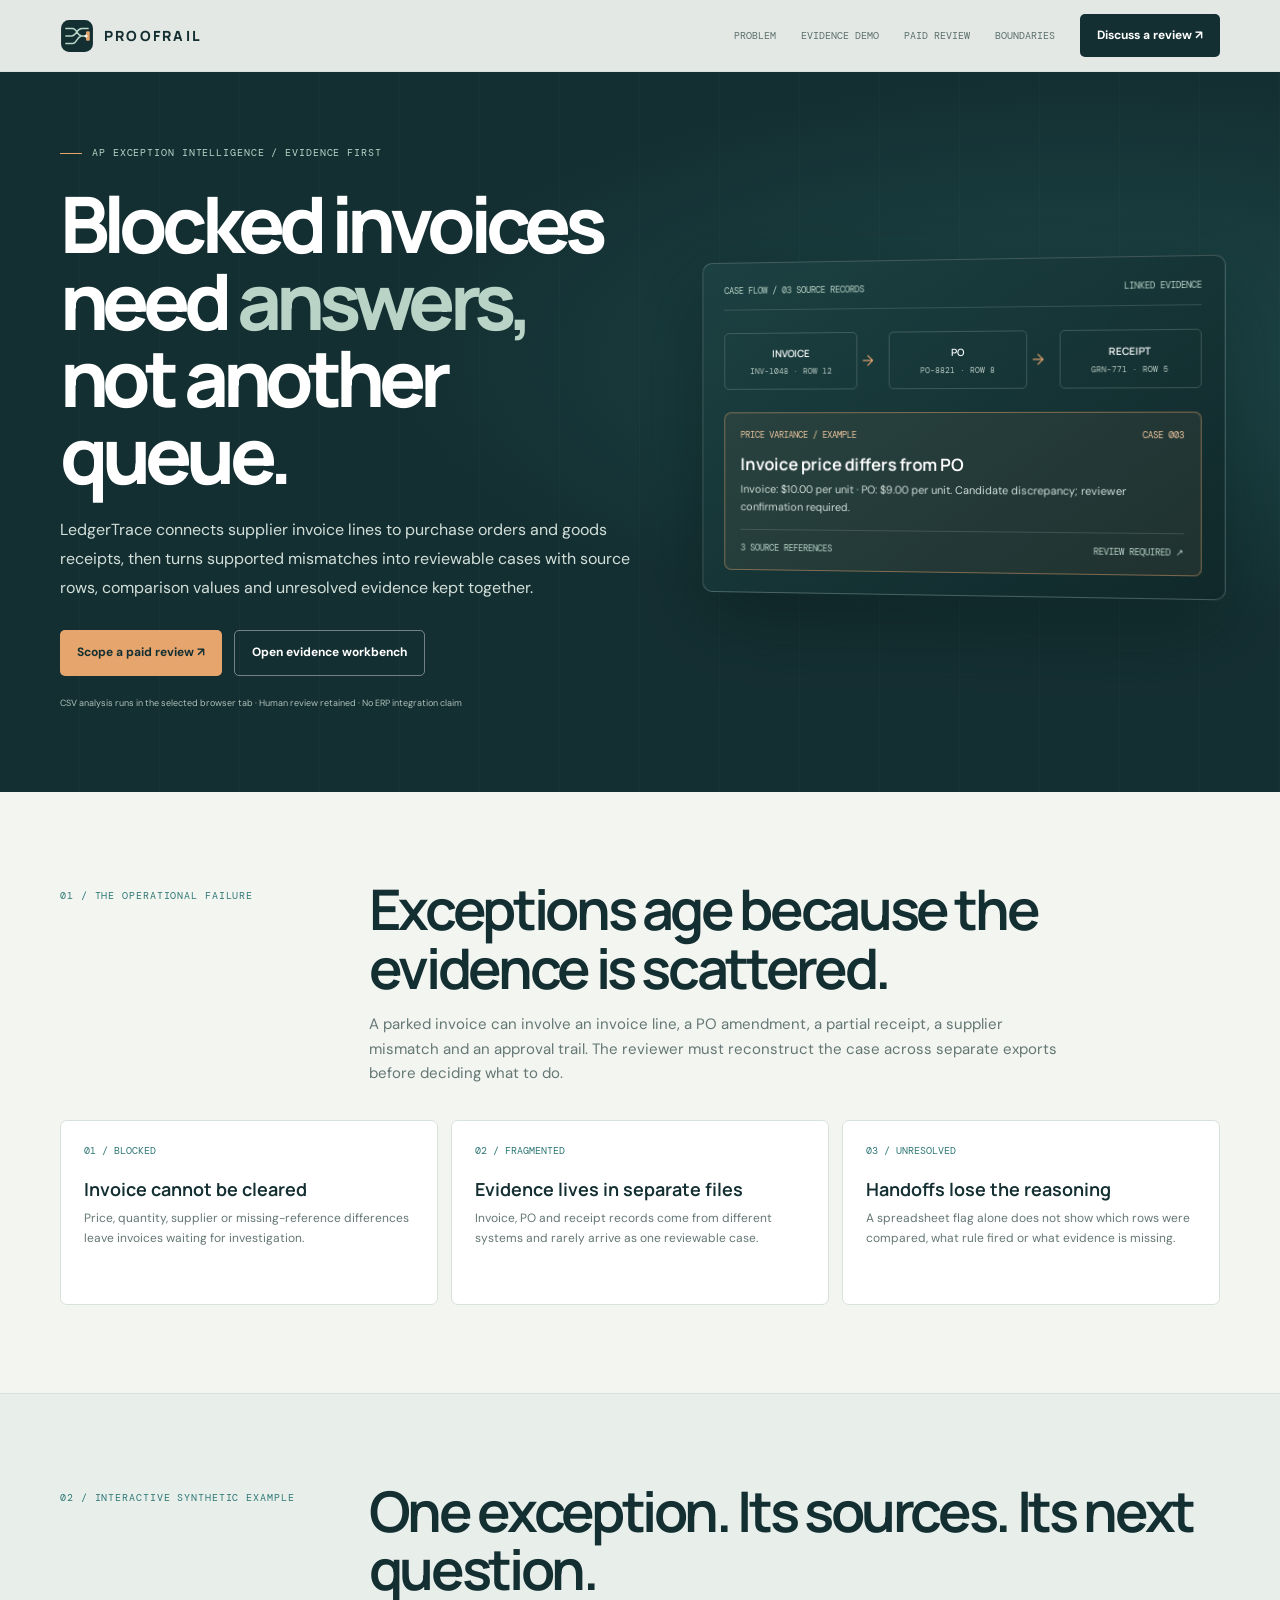
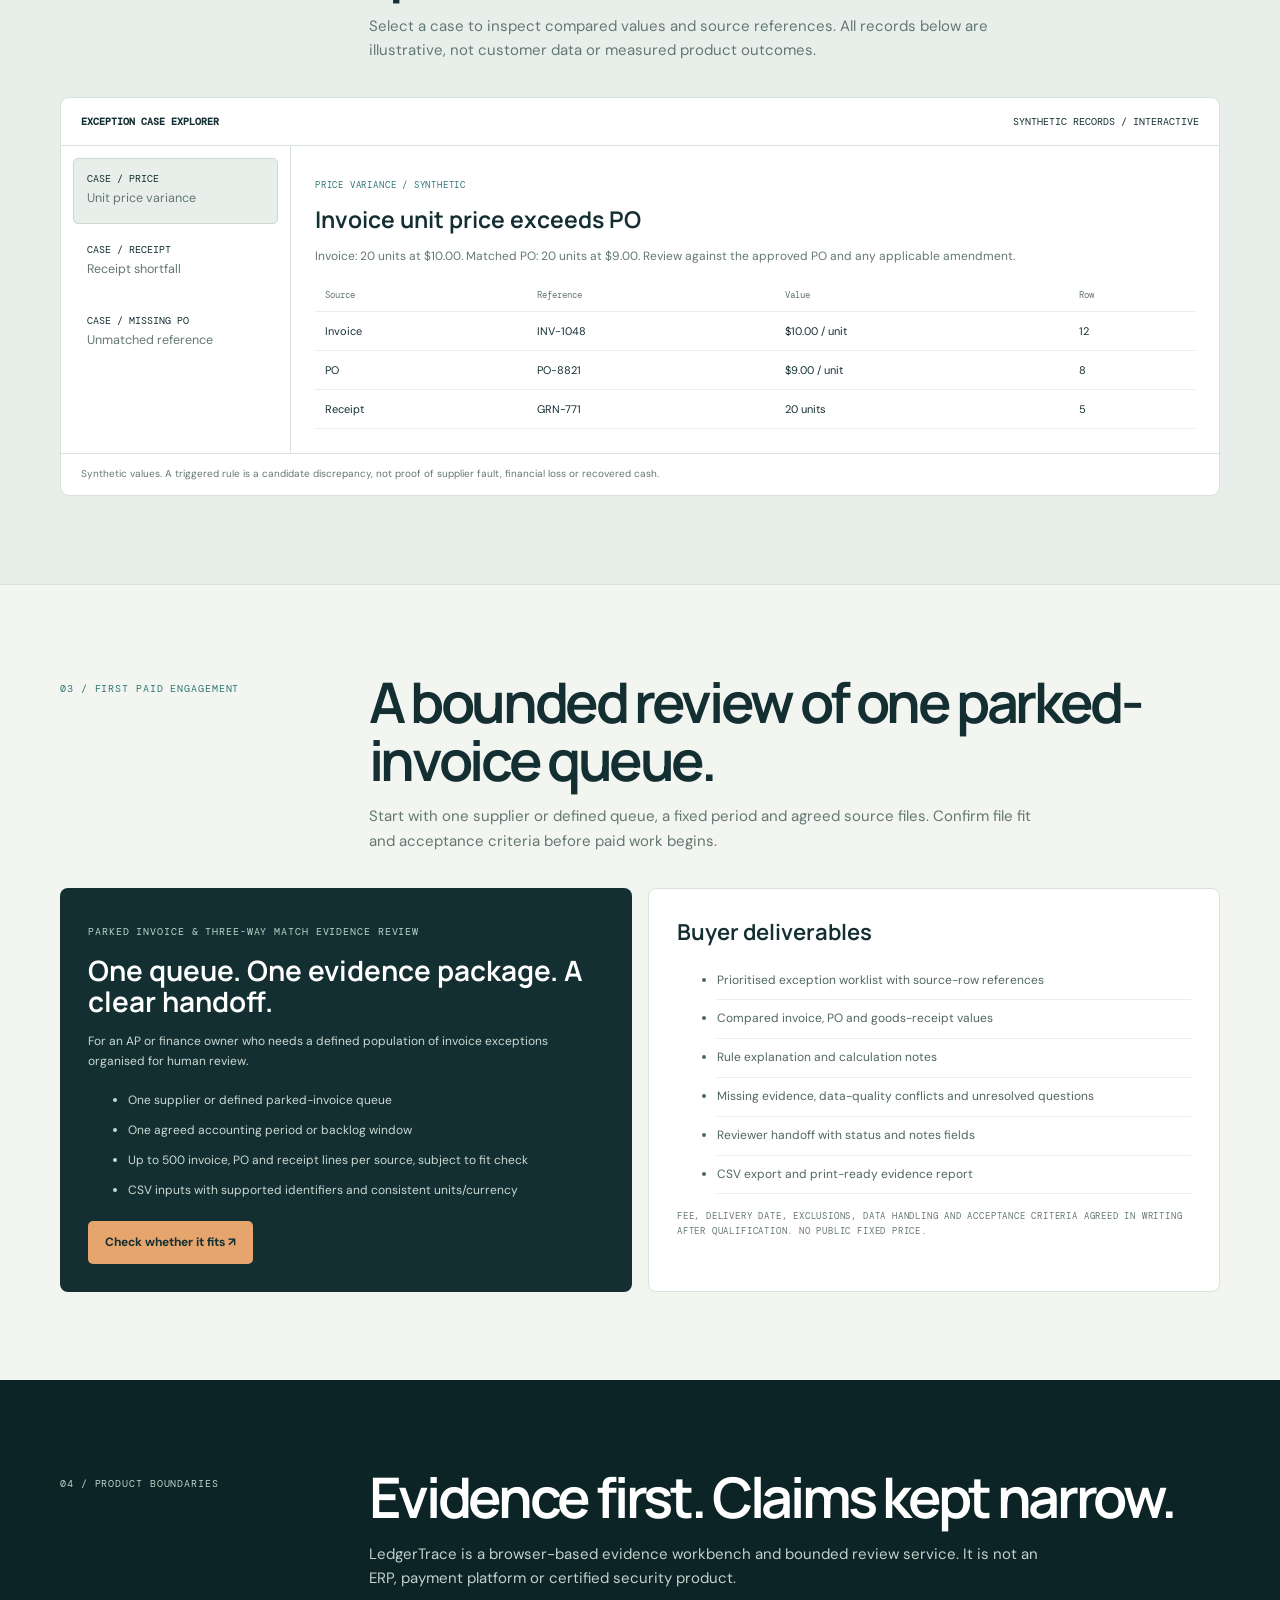
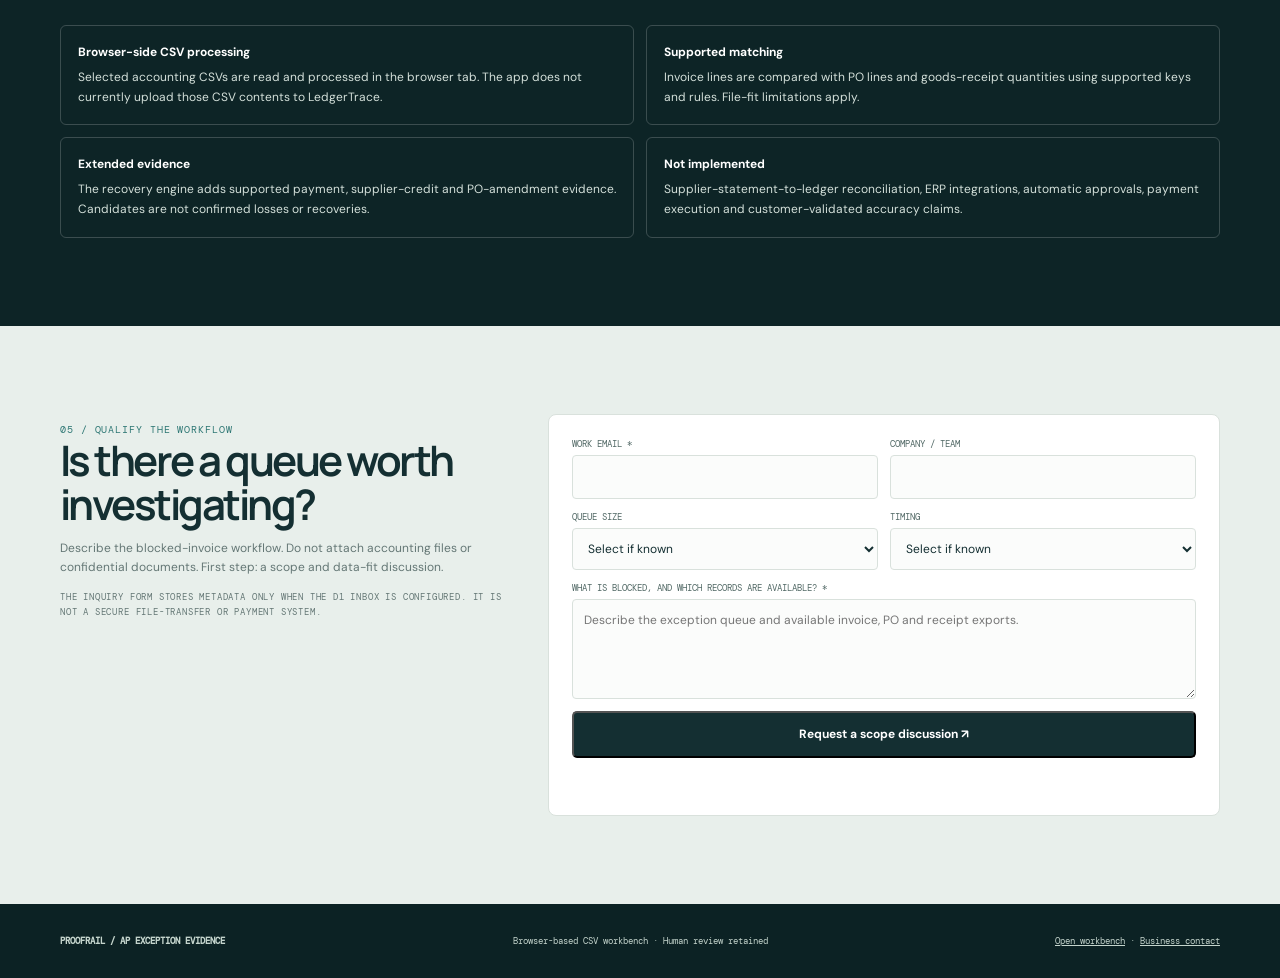
==== commit 8a3950e8: "Unify public identity as LedgerTrace and define recurring product gates" ====
--- a/index.html
+++ b/index.html
@@ -1,12 +1,12 @@
-<!doctype html><html lang="en"><head><meta charset="utf-8"><meta name="viewport" content="width=device-width,initial-scale=1"><meta name="theme-color" content="#142F32"><title>Proofrail — Accounts Payable Exception Intelligence</title><meta name="description" content="Investigate parked supplier invoices, PO mismatches and missing goods receipts. Turn supported CSV records into source-linked exception cases for finance review."><link rel="canonical" href="https://ledgertrace.pages.dev/"><link rel="icon" type="image/svg+xml" href="/assets/caseweft-monogram.svg"><meta property="og:title" content="Proofrail — Accounts Payable Exception Intelligence"><meta property="og:description" content="Find the blockage. Establish the evidence. Resolve the case."><link rel="preconnect" href="https://fonts.googleapis.com"><link rel="preconnect" href="https://fonts.gstatic.com" crossorigin><link href="https://fonts.googleapis.com/css2?family=DM+Mono:wght@400;500&family=DM+Sans:wght@400;500;600;700&family=Manrope:wght@400;500;600;700;800&display=swap" rel="stylesheet"><style>
+<!doctype html><html lang="en"><head><meta charset="utf-8"><meta name="viewport" content="width=device-width,initial-scale=1"><meta name="theme-color" content="#142F32"><title>LedgerTrace — Accounts Payable Exception Intelligence</title><meta name="description" content="Investigate parked supplier invoices, PO mismatches and missing goods receipts. Turn supported CSV records into source-linked exception cases for finance review."><link rel="canonical" href="https://ledgertrace.pages.dev/"><link rel="icon" type="image/svg+xml" href="/assets/ledgertrace-mark.svg"><meta property="og:title" content="LedgerTrace — Accounts Payable Exception Intelligence"><meta property="og:description" content="Find the blockage. Establish the evidence. Resolve the case."><link rel="preconnect" href="https://fonts.googleapis.com"><link rel="preconnect" href="https://fonts.gstatic.com" crossorigin><link href="https://fonts.googleapis.com/css2?family=DM+Mono:wght@400;500&family=DM+Sans:wght@400;500;600;700&family=Manrope:wght@400;500;600;700;800&display=swap" rel="stylesheet"><style>
 :root{--ink:#142F32;--deep:#0D2426;--paper:#F3F5F1;--white:#fff;--muted:#647775;--line:#D9E1DC;--teal:#2E7774;--mint:#B9D4C7;--copper:#E6A56D;--red:#B65348;--sans:"DM Sans",sans-serif;--display:Manrope,sans-serif;--mono:"DM Mono",monospace}*{box-sizing:border-box}html{scroll-behavior:smooth}body{margin:0;background:var(--paper);color:var(--ink);font:15px/1.65 var(--sans)}a{color:inherit}button,input,textarea,select{font:inherit}.wrap{width:min(1160px,calc(100% - 44px));margin:auto}.header{height:72px;position:fixed;z-index:20;inset:0 0 auto;background:#F3F5F1eF;backdrop-filter:blur(16px);border-bottom:1px solid var(--line)}.head{height:100%;display:flex;align-items:center;gap:25px}.brand{display:flex;align-items:center;gap:10px;text-decoration:none;font:800 14px var(--display);letter-spacing:.16em}.brand img{width:34px;height:34px}.nav{margin-left:auto;display:flex;gap:25px;font:10px var(--mono);text-transform:uppercase}.nav a{text-decoration:none;color:#5B706D}.btn{display:inline-flex;align-items:center;justify-content:center;padding:12px 17px;border-radius:5px;text-decoration:none;font-size:12px;font-weight:700;transition:.2s}.btn:hover{transform:translateY(-2px)}.primary{background:var(--copper);color:var(--ink)}.dark{background:var(--ink);color:#fff}.outline{border:1px solid #ffffff66;color:#fff}.hero{padding:145px 0 82px;background:var(--ink);color:white;position:relative;overflow:hidden}.hero:before{content:"";position:absolute;inset:0;background:repeating-linear-gradient(90deg,transparent 0 79px,#ffffff09 80px),radial-gradient(ellipse at 85% 45%,#2e777455,transparent 45%)}.hero-grid{position:relative;display:grid;grid-template-columns:1.05fr .95fr;gap:55px;align-items:center}.eyebrow,.kicker,.mono{font-family:var(--mono);letter-spacing:.09em;text-transform:uppercase}.eyebrow{font-size:10px;color:var(--mint)}.eyebrow:before{content:"";display:inline-block;width:22px;height:1px;background:var(--copper);vertical-align:middle;margin-right:10px}.hero h1{font:750 clamp(46px,6.2vw,78px)/.99 var(--display);letter-spacing:-.075em;margin:23px 0}.hero h1 span{color:var(--mint)}.lead{max-width:570px;color:#D2DFD9;font-size:16px;line-height:1.8}.actions{display:flex;gap:12px;flex-wrap:wrap;margin-top:27px}.micro{font-size:9px;color:#AEC2B9;margin-top:20px}.visual{padding:22px;border:1px solid #ffffff33;border-radius:10px;background:linear-gradient(145deg,#1c4142,#10282a);box-shadow:0 28px 80px #06171877;transform:perspective(900px) rotateY(-5deg);animation:float 8s ease-in-out infinite}.vtop,.vfoot{display:flex;justify-content:space-between;font:9px var(--mono);color:var(--mint);padding-bottom:13px;border-bottom:1px solid #ffffff22}.lanes{display:grid;grid-template-columns:1fr 22px 1fr 22px 1fr;gap:5px;align-items:center;margin:23px 0}.lane{padding:13px 7px;border:1px solid #ffffff2b;border-radius:5px;text-align:center}.lane b{display:block;font:600 10px var(--display)}.lane small{display:block;font:8px var(--mono);color:#b8c9c2;margin-top:6px}.arrow{color:var(--copper)}.case{border:1px solid #e6a56d77;background:#e6a56d12;padding:16px;border-radius:7px}.casehead{display:flex;justify-content:space-between;color:#efc69f;font:9px var(--mono)}.case h3{font:650 17px var(--display);margin:12px 0 5px}.case p{font-size:11px;color:#d1ded8;margin:0}.vfoot{border:0;border-top:1px solid #ffffff22;padding:12px 0 0;margin-top:14px}.section{padding:88px 0}.section-head{display:grid;grid-template-columns:.5fr 1.5fr;gap:25px;margin-bottom:34px}.kicker{font-size:10px;color:var(--teal);padding-top:8px}.section h2{font:650 clamp(34px,4.5vw,56px)/1.04 var(--display);letter-spacing:-.06em;margin:0}.sub{color:var(--muted);max-width:690px;margin:15px 0 0}.cards{display:grid;grid-template-columns:repeat(3,1fr);gap:13px}.card{background:white;border:1px solid var(--line);border-radius:7px;padding:23px;min-height:185px}.card .num{font:10px var(--mono);color:var(--teal)}.card h3{font:650 18px var(--display);margin:20px 0 8px}.card p{font-size:12px;color:var(--muted);margin:0}.demo{background:#E8EFEB;border-block:1px solid var(--line)}.explorer{background:#fff;border:1px solid var(--line);border-radius:9px;overflow:hidden}.ex-head{display:flex;justify-content:space-between;padding:17px 20px;border-bottom:1px solid var(--line);font:10px var(--mono)}.ex-body{display:grid;grid-template-columns:230px 1fr;min-height:280px}.case-list{padding:12px;border-right:1px solid var(--line)}.case-btn{display:block;width:100%;text-align:left;padding:13px;border:1px solid transparent;border-radius:5px;background:transparent;color:var(--ink);cursor:pointer;margin-bottom:5px}.case-btn[aria-pressed=true]{background:#E8EFEB;border-color:#cbd9d1}.case-btn b{display:block;font:10px var(--mono)}.case-btn small{color:var(--muted)}.case-info{padding:24px}.case-info .kicker{font-size:9px}.case-info h3{font:650 23px var(--display);margin:10px 0}.case-info p{color:var(--muted);font-size:12px}.table{width:100%;border-collapse:collapse;font-size:11px}.table th,.table td{text-align:left;padding:10px;border-bottom:1px solid #e8efeb}.table th{font:9px var(--mono);color:var(--muted)}.disclaimer{font-size:10px;color:var(--muted);padding:12px 20px;border-top:1px solid var(--line)}.offer{display:grid;grid-template-columns:1fr 1fr;gap:16px}.offer-dark{background:var(--ink);color:white;border-radius:8px;padding:28px}.offer-dark .kicker{color:var(--mint)}.offer-dark h3{font:650 28px/1.1 var(--display);margin:15px 0}.offer-dark p,.offer-dark li{color:#cbdad3;font-size:12px}.offer-dark li{padding:5px 0}.deliver{background:white;border:1px solid var(--line);border-radius:8px;padding:28px}.deliver h3{font:650 22px var(--display);margin:0 0 14px}.deliver li{padding:9px 0;border-bottom:1px solid #e8efeb;font-size:12px;color:#506663}.boundary{background:var(--deep);color:white}.boundary h2{color:white}.boundary .kicker{color:var(--mint)}.boundary .sub{color:#c1d1ca}.limits{display:grid;grid-template-columns:1fr 1fr;gap:12px;margin-top:28px}.limit{border:1px solid #ffffff30;border-radius:6px;padding:17px;color:#d4e0da;font-size:12px}.limit b{display:block;color:#fff;margin-bottom:5px}.contact{background:#e8efeb}.contact-grid{display:grid;grid-template-columns:.8fr 1.2fr;gap:40px}.contact h2{font:650 42px/1.05 var(--display);letter-spacing:-.06em}.contact p{font-size:12px;color:var(--muted)}form{background:white;border:1px solid var(--line);padding:23px;border-radius:8px}.fields{display:grid;grid-template-columns:1fr 1fr;gap:12px}.field{display:flex;flex-direction:column;gap:5px}.field.full{grid-column:1/-1}.field label{font:9px var(--mono);color:#526966;text-transform:uppercase}.field input,.field textarea,.field select{padding:11px;border:1px solid var(--line);border-radius:4px;background:#fbfcfb;color:var(--ink);font-size:12px}.field textarea{min-height:100px}.hp{position:absolute;left:-9999px}.status{font-size:11px;color:var(--muted);margin-top:9px;min-height:20px}.footer{background:#0c2224;color:#c4d4cc;padding:31px 0}.foot{display:flex;justify-content:space-between;gap:15px;align-items:center;font:9px var(--mono)}.foot a{color:#c4d4cc}.reveal{opacity:0;transform:translateY(15px);transition:.6s}.reveal.visible{opacity:1;transform:none}@keyframes float{50%{transform:perspective(900px) rotateY(-3deg) translateY(-7px)}}@media(max-width:850px){.hero-grid{grid-template-columns:1fr}.section-head{grid-template-columns:1fr;gap:8px}.contact-grid{grid-template-columns:1fr}}@media(max-width:650px){.wrap{width:calc(100% - 30px)}.nav{display:none}.section{padding:65px 0}.cards,.offer,.limits{grid-template-columns:1fr}.ex-body{grid-template-columns:1fr}.case-list{display:grid;grid-template-columns:1fr 1fr;border:0;border-bottom:1px solid var(--line)}.case-info{padding:17px}.fields{grid-template-columns:1fr}.field.full{grid-column:auto}.foot{align-items:flex-start;flex-direction:column}}@media(prefers-reduced-motion:reduce){*,*:before,*:after{animation:none!important;transition:none!important;scroll-behavior:auto!important}.reveal{opacity:1;transform:none}}
 </style></head><body>
-<header class="header"><div class="wrap head"><a class="brand" href="/"><img src="/assets/caseweft-monogram.svg" alt="">PROOFRAIL</a><nav class="nav"><a href="#problem">Problem</a><a href="#demo">Evidence demo</a><a href="#offer">Paid review</a><a href="#limits">Boundaries</a></nav><a class="btn dark" href="#evaluation">Discuss a review ↗</a></div></header>
-<main><section class="hero"><div class="wrap hero-grid"><div><div class="eyebrow">AP EXCEPTION INTELLIGENCE / EVIDENCE FIRST</div><h1>Blocked invoices need <span>answers,</span> not another queue.</h1><p class="lead">Proofrail connects supplier invoice lines to purchase orders and goods receipts, then turns supported mismatches into reviewable cases with source rows, comparison values and unresolved evidence kept together.</p><div class="actions"><a class="btn primary" href="#evaluation">Scope a paid review ↗</a><a class="btn outline" href="/workbench.html#investigation">Open evidence workbench</a></div><div class="micro">CSV analysis runs in the selected browser tab · Human review retained · No ERP integration claim</div></div><div class="visual"><div class="vtop"><span>CASE FLOW / 03 SOURCE RECORDS</span><span>LINKED EVIDENCE</span></div><div class="lanes"><div class="lane"><b>INVOICE</b><small>INV-1048 · ROW 12</small></div><div class="arrow">→</div><div class="lane"><b>PO</b><small>PO-8821 · ROW 8</small></div><div class="arrow">→</div><div class="lane"><b>RECEIPT</b><small>GRN-771 · ROW 5</small></div></div><div class="case"><div class="casehead"><span>PRICE VARIANCE / EXAMPLE</span><span>CASE 003</span></div><h3>Invoice price differs from PO</h3><p>Invoice: $10.00 per unit · PO: $9.00 per unit. Candidate discrepancy; reviewer confirmation required.</p><div class="vfoot"><span>3 SOURCE REFERENCES</span><span>REVIEW REQUIRED ↗</span></div></div></div></div></section>
+<header class="header"><div class="wrap head"><a class="brand" href="/"><img src="/assets/ledgertrace-mark.svg" alt="">PROOFRAIL</a><nav class="nav"><a href="#problem">Problem</a><a href="#demo">Evidence demo</a><a href="#offer">Paid review</a><a href="#limits">Boundaries</a></nav><a class="btn dark" href="#evaluation">Discuss a review ↗</a></div></header>
+<main><section class="hero"><div class="wrap hero-grid"><div><div class="eyebrow">AP EXCEPTION INTELLIGENCE / EVIDENCE FIRST</div><h1>Blocked invoices need <span>answers,</span> not another queue.</h1><p class="lead">LedgerTrace connects supplier invoice lines to purchase orders and goods receipts, then turns supported mismatches into reviewable cases with source rows, comparison values and unresolved evidence kept together.</p><div class="actions"><a class="btn primary" href="#evaluation">Scope a paid review ↗</a><a class="btn outline" href="/workbench.html#investigation">Open evidence workbench</a></div><div class="micro">CSV analysis runs in the selected browser tab · Human review retained · No ERP integration claim</div></div><div class="visual"><div class="vtop"><span>CASE FLOW / 03 SOURCE RECORDS</span><span>LINKED EVIDENCE</span></div><div class="lanes"><div class="lane"><b>INVOICE</b><small>INV-1048 · ROW 12</small></div><div class="arrow">→</div><div class="lane"><b>PO</b><small>PO-8821 · ROW 8</small></div><div class="arrow">→</div><div class="lane"><b>RECEIPT</b><small>GRN-771 · ROW 5</small></div></div><div class="case"><div class="casehead"><span>PRICE VARIANCE / EXAMPLE</span><span>CASE 003</span></div><h3>Invoice price differs from PO</h3><p>Invoice: $10.00 per unit · PO: $9.00 per unit. Candidate discrepancy; reviewer confirmation required.</p><div class="vfoot"><span>3 SOURCE REFERENCES</span><span>REVIEW REQUIRED ↗</span></div></div></div></div></section>
 <section class="section" id="problem"><div class="wrap"><div class="section-head"><div class="kicker">01 / THE OPERATIONAL FAILURE</div><div><h2>Exceptions age because the evidence is scattered.</h2><p class="sub">A parked invoice can involve an invoice line, a PO amendment, a partial receipt, a supplier mismatch and an approval trail. The reviewer must reconstruct the case across separate exports before deciding what to do.</p></div></div><div class="cards"><article class="card reveal"><div class="num">01 / BLOCKED</div><h3>Invoice cannot be cleared</h3><p>Price, quantity, supplier or missing-reference differences leave invoices waiting for investigation.</p></article><article class="card reveal"><div class="num">02 / FRAGMENTED</div><h3>Evidence lives in separate files</h3><p>Invoice, PO and receipt records come from different systems and rarely arrive as one reviewable case.</p></article><article class="card reveal"><div class="num">03 / UNRESOLVED</div><h3>Handoffs lose the reasoning</h3><p>A spreadsheet flag alone does not show which rows were compared, what rule fired or what evidence is missing.</p></article></div></div></section>
 <section class="section demo" id="demo"><div class="wrap"><div class="section-head"><div class="kicker">02 / INTERACTIVE SYNTHETIC EXAMPLE</div><div><h2>One exception. Its sources. Its next question.</h2><p class="sub">Select a case to inspect compared values and source references. All records below are illustrative, not customer data or measured product outcomes.</p></div></div><div class="explorer"><div class="ex-head"><b>EXCEPTION CASE EXPLORER</b><span>SYNTHETIC RECORDS / INTERACTIVE</span></div><div class="ex-body"><div class="case-list"><button class="case-btn" data-case="price" aria-pressed="true"><b>CASE / PRICE</b><small>Unit price variance</small></button><button class="case-btn" data-case="receipt" aria-pressed="false"><b>CASE / RECEIPT</b><small>Receipt shortfall</small></button><button class="case-btn" data-case="missing" aria-pressed="false"><b>CASE / MISSING PO</b><small>Unmatched reference</small></button></div><div class="case-info"><div class="kicker" id="caseType">PRICE VARIANCE / SYNTHETIC</div><h3 id="caseTitle">Invoice unit price exceeds PO</h3><p id="caseDescription">Invoice: 20 units at $10.00. Matched PO: 20 units at $9.00. Review against the approved PO and any applicable amendment.</p><table class="table"><thead><tr><th>Source</th><th>Reference</th><th>Value</th><th>Row</th></tr></thead><tbody id="rows"><tr><td>Invoice</td><td>INV-1048</td><td>$10.00 / unit</td><td>12</td></tr><tr><td>PO</td><td>PO-8821</td><td>$9.00 / unit</td><td>8</td></tr><tr><td>Receipt</td><td>GRN-771</td><td>20 units</td><td>5</td></tr></tbody></table></div></div><div class="disclaimer">Synthetic values. A triggered rule is a candidate discrepancy, not proof of supplier fault, financial loss or recovered cash.</div></div></div></section>
 <section class="section" id="offer"><div class="wrap"><div class="section-head"><div class="kicker">03 / FIRST PAID ENGAGEMENT</div><div><h2>A bounded review of one parked-invoice queue.</h2><p class="sub">Start with one supplier or defined queue, a fixed period and agreed source files. Confirm file fit and acceptance criteria before paid work begins.</p></div></div><div class="offer"><div class="offer-dark"><div class="kicker">PARKED INVOICE & THREE-WAY MATCH EVIDENCE REVIEW</div><h3>One queue. One evidence package. A clear handoff.</h3><p>For an AP or finance owner who needs a defined population of invoice exceptions organised for human review.</p><ul><li>One supplier or defined parked-invoice queue</li><li>One agreed accounting period or backlog window</li><li>Up to 500 invoice, PO and receipt lines per source, subject to fit check</li><li>CSV inputs with supported identifiers and consistent units/currency</li></ul><a class="btn primary" href="#evaluation">Check whether it fits ↗</a></div><div class="deliver"><h3>Buyer deliverables</h3><ul><li>Prioritised exception worklist with source-row references</li><li>Compared invoice, PO and goods-receipt values</li><li>Rule explanation and calculation notes</li><li>Missing evidence, data-quality conflicts and unresolved questions</li><li>Reviewer handoff with status and notes fields</li><li>CSV export and print-ready evidence report</li></ul><p class="mono" style="font-size:9px;color:#647775">Fee, delivery date, exclusions, data handling and acceptance criteria agreed in writing after qualification. No public fixed price.</p></div></div></div></section>
-<section class="section boundary" id="limits"><div class="wrap"><div class="section-head"><div class="kicker">04 / PRODUCT BOUNDARIES</div><div><h2>Evidence first. Claims kept narrow.</h2><p class="sub">Proofrail is a browser-based evidence workbench and bounded review service. It is not an ERP, payment platform or certified security product.</p></div></div><div class="limits"><div class="limit"><b>Browser-side CSV processing</b>Selected accounting CSVs are read and processed in the browser tab. The app does not currently upload those CSV contents to Proofrail.</div><div class="limit"><b>Supported matching</b>Invoice lines are compared with PO lines and goods-receipt quantities using supported keys and rules. File-fit limitations apply.</div><div class="limit"><b>Extended evidence</b>The recovery engine adds supported payment, supplier-credit and PO-amendment evidence. Candidates are not confirmed losses or recoveries.</div><div class="limit"><b>Not implemented</b>Supplier-statement-to-ledger reconciliation, ERP integrations, automatic approvals, payment execution and customer-validated accuracy claims.</div></div></div></section>
+<section class="section boundary" id="limits"><div class="wrap"><div class="section-head"><div class="kicker">04 / PRODUCT BOUNDARIES</div><div><h2>Evidence first. Claims kept narrow.</h2><p class="sub">LedgerTrace is a browser-based evidence workbench and bounded review service. It is not an ERP, payment platform or certified security product.</p></div></div><div class="limits"><div class="limit"><b>Browser-side CSV processing</b>Selected accounting CSVs are read and processed in the browser tab. The app does not currently upload those CSV contents to LedgerTrace.</div><div class="limit"><b>Supported matching</b>Invoice lines are compared with PO lines and goods-receipt quantities using supported keys and rules. File-fit limitations apply.</div><div class="limit"><b>Extended evidence</b>The recovery engine adds supported payment, supplier-credit and PO-amendment evidence. Candidates are not confirmed losses or recoveries.</div><div class="limit"><b>Not implemented</b>Supplier-statement-to-ledger reconciliation, ERP integrations, automatic approvals, payment execution and customer-validated accuracy claims.</div></div></div></section>
 <section class="section contact" id="evaluation"><div class="wrap contact-grid"><div><div class="kicker">05 / QUALIFY THE WORKFLOW</div><h2>Is there a queue worth investigating?</h2><p>Describe the blocked-invoice workflow. Do not attach accounting files or confidential documents. First step: a scope and data-fit discussion.</p><p class="mono" style="font-size:9px">The inquiry form stores metadata only when the D1 inbox is configured. It is not a secure file-transfer or payment system.</p></div><form id="contactForm"><div class="fields"><div class="field"><label for="email">Work email *</label><input id="email" name="email" type="email" required maxlength="254"></div><div class="field"><label for="company">Company / team</label><input id="company" name="company" maxlength="160"></div><div class="field"><label for="volume">Queue size</label><select id="volume" name="volume"><option value="">Select if known</option><option>Under 100 invoice lines</option><option>100–500 invoice lines</option><option>500–2,000 invoice lines</option><option>More than 2,000 invoice lines</option><option>Not yet measured</option></select></div><div class="field"><label for="cadence">Timing</label><select id="cadence" name="cadence"><option value="">Select if known</option><option>Current month-end backlog</option><option>Recurring weekly queue</option><option>ERP / procurement transition</option><option>One-time investigation</option><option>Exploring options</option></select></div><div class="field full"><label for="description">What is blocked, and which records are available? *</label><textarea id="description" name="description" required minlength="12" maxlength="2500" placeholder="Describe the exception queue and available invoice, PO and receipt exports."></textarea></div><div class="hp"><label for="website">Leave blank</label><input id="website" name="website" tabindex="-1" autocomplete="off"></div><div class="field full"><button class="btn dark" type="submit">Request a scope discussion ↗</button><div class="status" id="formStatus" role="status" aria-live="polite"></div></div></div></form></div></section></main>
 <footer class="footer"><div class="wrap foot"><b>PROOFRAIL / AP EXCEPTION EVIDENCE</b><span>Browser-based CSV workbench · Human review retained</span><span><a href="/workbench.html">Open workbench</a> · <a href="mailto:dhairytopia@gmail.com">Business contact</a></span></div></footer>
 <script>
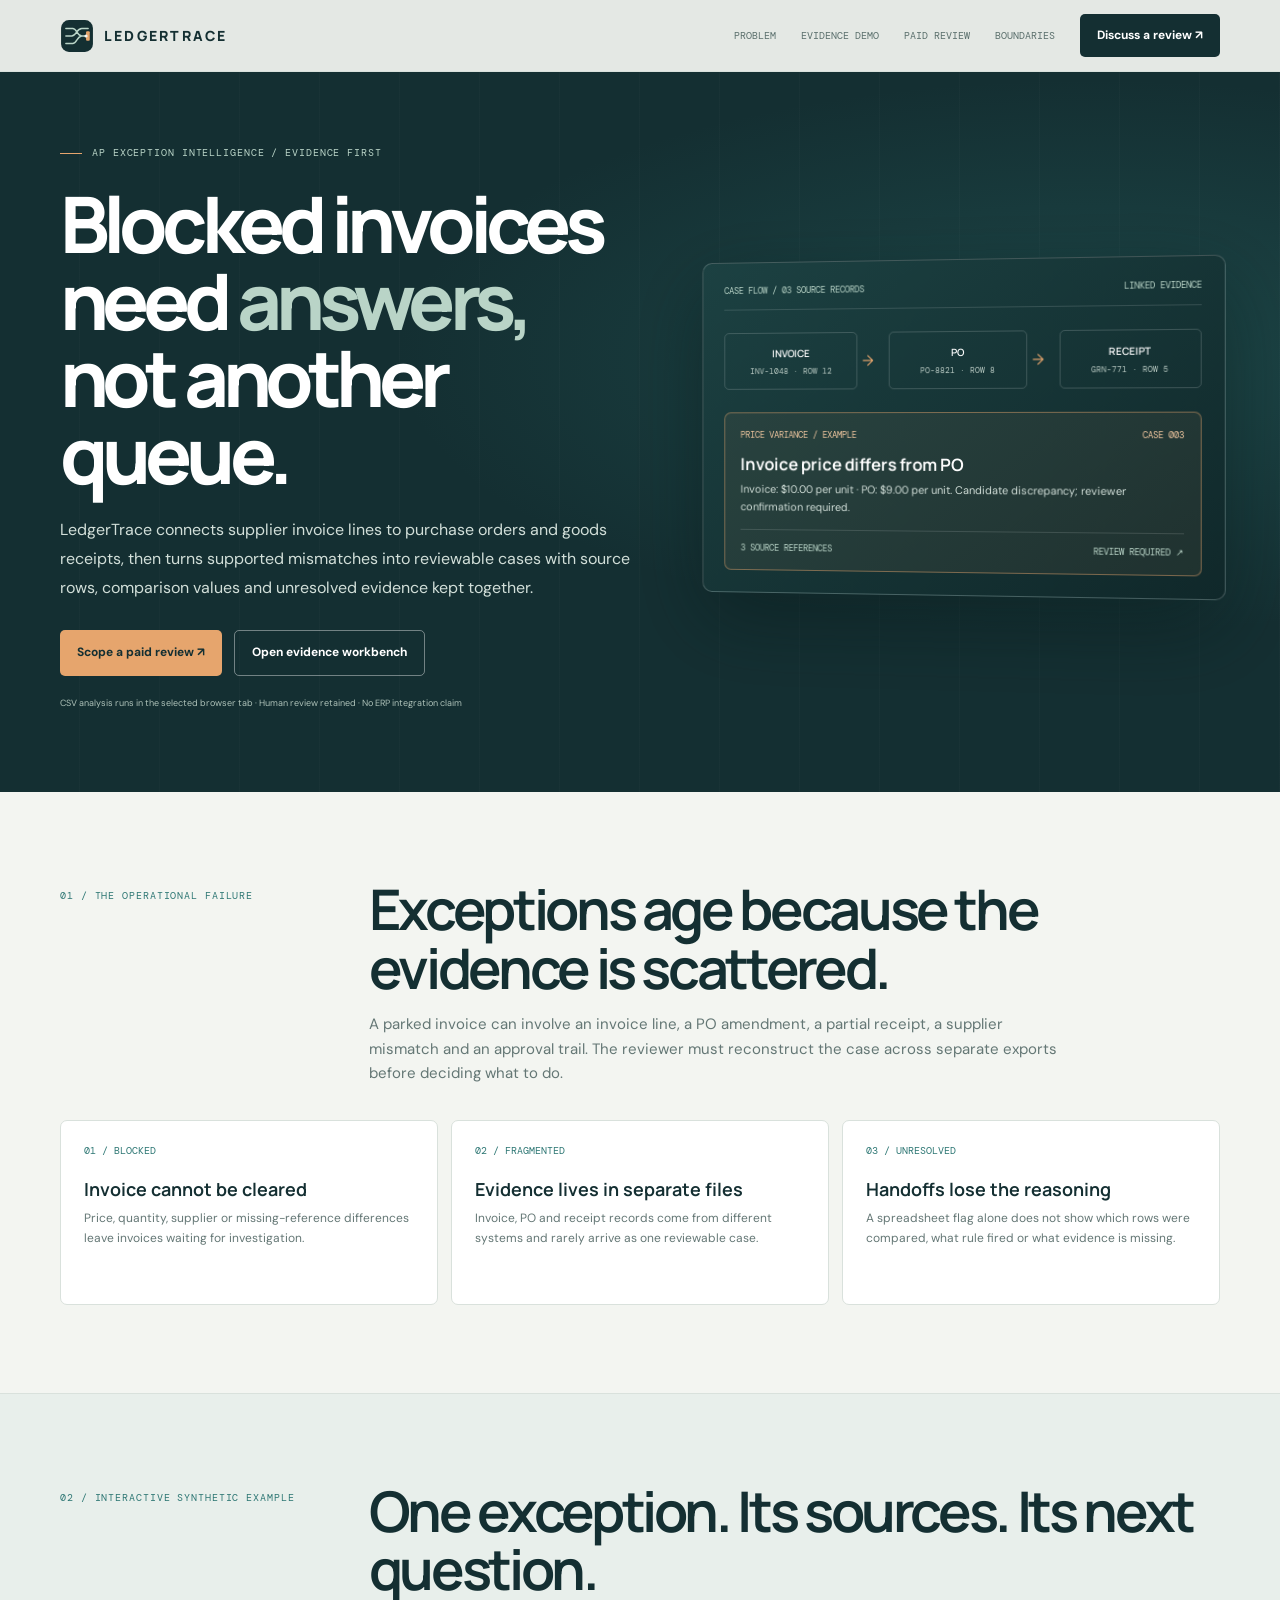
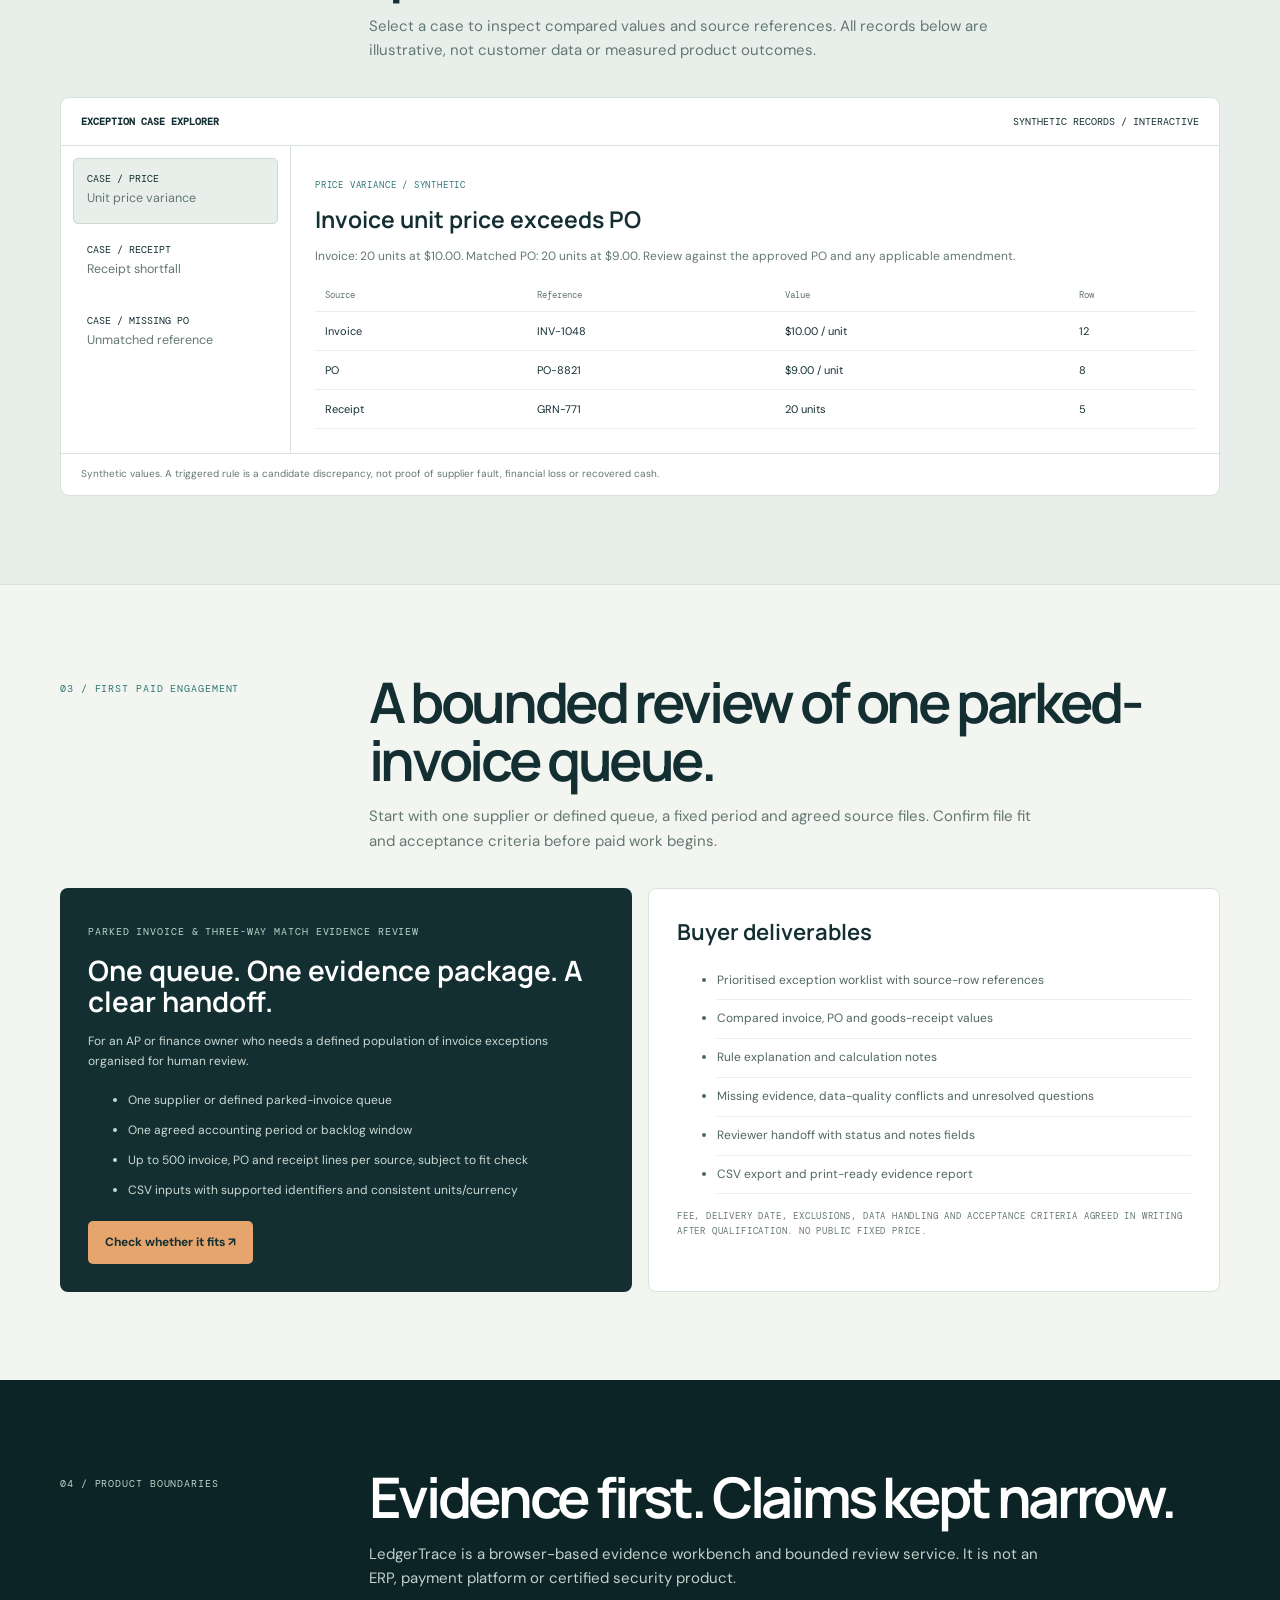
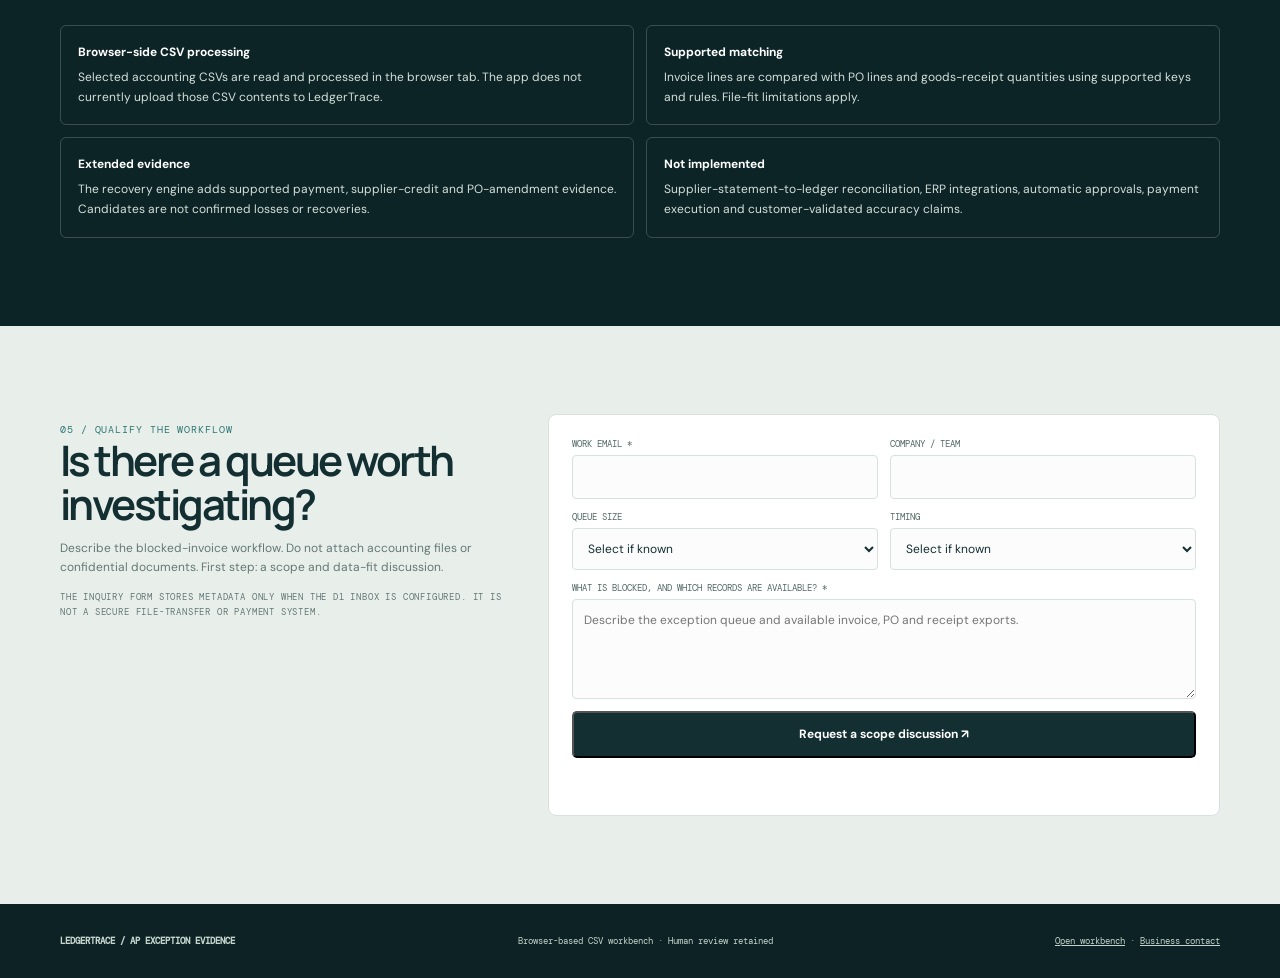
==== commit f6f0a2e7: "Remove remaining legacy Proofrail and Caseweft references" ====
--- a/index.html
+++ b/index.html
@@ -1,14 +1,14 @@
 <!doctype html><html lang="en"><head><meta charset="utf-8"><meta name="viewport" content="width=device-width,initial-scale=1"><meta name="theme-color" content="#142F32"><title>LedgerTrace — Accounts Payable Exception Intelligence</title><meta name="description" content="Investigate parked supplier invoices, PO mismatches and missing goods receipts. Turn supported CSV records into source-linked exception cases for finance review."><link rel="canonical" href="https://ledgertrace.pages.dev/"><link rel="icon" type="image/svg+xml" href="/assets/ledgertrace-mark.svg"><meta property="og:title" content="LedgerTrace — Accounts Payable Exception Intelligence"><meta property="og:description" content="Find the blockage. Establish the evidence. Resolve the case."><link rel="preconnect" href="https://fonts.googleapis.com"><link rel="preconnect" href="https://fonts.gstatic.com" crossorigin><link href="https://fonts.googleapis.com/css2?family=DM+Mono:wght@400;500&family=DM+Sans:wght@400;500;600;700&family=Manrope:wght@400;500;600;700;800&display=swap" rel="stylesheet"><style>
 :root{--ink:#142F32;--deep:#0D2426;--paper:#F3F5F1;--white:#fff;--muted:#647775;--line:#D9E1DC;--teal:#2E7774;--mint:#B9D4C7;--copper:#E6A56D;--red:#B65348;--sans:"DM Sans",sans-serif;--display:Manrope,sans-serif;--mono:"DM Mono",monospace}*{box-sizing:border-box}html{scroll-behavior:smooth}body{margin:0;background:var(--paper);color:var(--ink);font:15px/1.65 var(--sans)}a{color:inherit}button,input,textarea,select{font:inherit}.wrap{width:min(1160px,calc(100% - 44px));margin:auto}.header{height:72px;position:fixed;z-index:20;inset:0 0 auto;background:#F3F5F1eF;backdrop-filter:blur(16px);border-bottom:1px solid var(--line)}.head{height:100%;display:flex;align-items:center;gap:25px}.brand{display:flex;align-items:center;gap:10px;text-decoration:none;font:800 14px var(--display);letter-spacing:.16em}.brand img{width:34px;height:34px}.nav{margin-left:auto;display:flex;gap:25px;font:10px var(--mono);text-transform:uppercase}.nav a{text-decoration:none;color:#5B706D}.btn{display:inline-flex;align-items:center;justify-content:center;padding:12px 17px;border-radius:5px;text-decoration:none;font-size:12px;font-weight:700;transition:.2s}.btn:hover{transform:translateY(-2px)}.primary{background:var(--copper);color:var(--ink)}.dark{background:var(--ink);color:#fff}.outline{border:1px solid #ffffff66;color:#fff}.hero{padding:145px 0 82px;background:var(--ink);color:white;position:relative;overflow:hidden}.hero:before{content:"";position:absolute;inset:0;background:repeating-linear-gradient(90deg,transparent 0 79px,#ffffff09 80px),radial-gradient(ellipse at 85% 45%,#2e777455,transparent 45%)}.hero-grid{position:relative;display:grid;grid-template-columns:1.05fr .95fr;gap:55px;align-items:center}.eyebrow,.kicker,.mono{font-family:var(--mono);letter-spacing:.09em;text-transform:uppercase}.eyebrow{font-size:10px;color:var(--mint)}.eyebrow:before{content:"";display:inline-block;width:22px;height:1px;background:var(--copper);vertical-align:middle;margin-right:10px}.hero h1{font:750 clamp(46px,6.2vw,78px)/.99 var(--display);letter-spacing:-.075em;margin:23px 0}.hero h1 span{color:var(--mint)}.lead{max-width:570px;color:#D2DFD9;font-size:16px;line-height:1.8}.actions{display:flex;gap:12px;flex-wrap:wrap;margin-top:27px}.micro{font-size:9px;color:#AEC2B9;margin-top:20px}.visual{padding:22px;border:1px solid #ffffff33;border-radius:10px;background:linear-gradient(145deg,#1c4142,#10282a);box-shadow:0 28px 80px #06171877;transform:perspective(900px) rotateY(-5deg);animation:float 8s ease-in-out infinite}.vtop,.vfoot{display:flex;justify-content:space-between;font:9px var(--mono);color:var(--mint);padding-bottom:13px;border-bottom:1px solid #ffffff22}.lanes{display:grid;grid-template-columns:1fr 22px 1fr 22px 1fr;gap:5px;align-items:center;margin:23px 0}.lane{padding:13px 7px;border:1px solid #ffffff2b;border-radius:5px;text-align:center}.lane b{display:block;font:600 10px var(--display)}.lane small{display:block;font:8px var(--mono);color:#b8c9c2;margin-top:6px}.arrow{color:var(--copper)}.case{border:1px solid #e6a56d77;background:#e6a56d12;padding:16px;border-radius:7px}.casehead{display:flex;justify-content:space-between;color:#efc69f;font:9px var(--mono)}.case h3{font:650 17px var(--display);margin:12px 0 5px}.case p{font-size:11px;color:#d1ded8;margin:0}.vfoot{border:0;border-top:1px solid #ffffff22;padding:12px 0 0;margin-top:14px}.section{padding:88px 0}.section-head{display:grid;grid-template-columns:.5fr 1.5fr;gap:25px;margin-bottom:34px}.kicker{font-size:10px;color:var(--teal);padding-top:8px}.section h2{font:650 clamp(34px,4.5vw,56px)/1.04 var(--display);letter-spacing:-.06em;margin:0}.sub{color:var(--muted);max-width:690px;margin:15px 0 0}.cards{display:grid;grid-template-columns:repeat(3,1fr);gap:13px}.card{background:white;border:1px solid var(--line);border-radius:7px;padding:23px;min-height:185px}.card .num{font:10px var(--mono);color:var(--teal)}.card h3{font:650 18px var(--display);margin:20px 0 8px}.card p{font-size:12px;color:var(--muted);margin:0}.demo{background:#E8EFEB;border-block:1px solid var(--line)}.explorer{background:#fff;border:1px solid var(--line);border-radius:9px;overflow:hidden}.ex-head{display:flex;justify-content:space-between;padding:17px 20px;border-bottom:1px solid var(--line);font:10px var(--mono)}.ex-body{display:grid;grid-template-columns:230px 1fr;min-height:280px}.case-list{padding:12px;border-right:1px solid var(--line)}.case-btn{display:block;width:100%;text-align:left;padding:13px;border:1px solid transparent;border-radius:5px;background:transparent;color:var(--ink);cursor:pointer;margin-bottom:5px}.case-btn[aria-pressed=true]{background:#E8EFEB;border-color:#cbd9d1}.case-btn b{display:block;font:10px var(--mono)}.case-btn small{color:var(--muted)}.case-info{padding:24px}.case-info .kicker{font-size:9px}.case-info h3{font:650 23px var(--display);margin:10px 0}.case-info p{color:var(--muted);font-size:12px}.table{width:100%;border-collapse:collapse;font-size:11px}.table th,.table td{text-align:left;padding:10px;border-bottom:1px solid #e8efeb}.table th{font:9px var(--mono);color:var(--muted)}.disclaimer{font-size:10px;color:var(--muted);padding:12px 20px;border-top:1px solid var(--line)}.offer{display:grid;grid-template-columns:1fr 1fr;gap:16px}.offer-dark{background:var(--ink);color:white;border-radius:8px;padding:28px}.offer-dark .kicker{color:var(--mint)}.offer-dark h3{font:650 28px/1.1 var(--display);margin:15px 0}.offer-dark p,.offer-dark li{color:#cbdad3;font-size:12px}.offer-dark li{padding:5px 0}.deliver{background:white;border:1px solid var(--line);border-radius:8px;padding:28px}.deliver h3{font:650 22px var(--display);margin:0 0 14px}.deliver li{padding:9px 0;border-bottom:1px solid #e8efeb;font-size:12px;color:#506663}.boundary{background:var(--deep);color:white}.boundary h2{color:white}.boundary .kicker{color:var(--mint)}.boundary .sub{color:#c1d1ca}.limits{display:grid;grid-template-columns:1fr 1fr;gap:12px;margin-top:28px}.limit{border:1px solid #ffffff30;border-radius:6px;padding:17px;color:#d4e0da;font-size:12px}.limit b{display:block;color:#fff;margin-bottom:5px}.contact{background:#e8efeb}.contact-grid{display:grid;grid-template-columns:.8fr 1.2fr;gap:40px}.contact h2{font:650 42px/1.05 var(--display);letter-spacing:-.06em}.contact p{font-size:12px;color:var(--muted)}form{background:white;border:1px solid var(--line);padding:23px;border-radius:8px}.fields{display:grid;grid-template-columns:1fr 1fr;gap:12px}.field{display:flex;flex-direction:column;gap:5px}.field.full{grid-column:1/-1}.field label{font:9px var(--mono);color:#526966;text-transform:uppercase}.field input,.field textarea,.field select{padding:11px;border:1px solid var(--line);border-radius:4px;background:#fbfcfb;color:var(--ink);font-size:12px}.field textarea{min-height:100px}.hp{position:absolute;left:-9999px}.status{font-size:11px;color:var(--muted);margin-top:9px;min-height:20px}.footer{background:#0c2224;color:#c4d4cc;padding:31px 0}.foot{display:flex;justify-content:space-between;gap:15px;align-items:center;font:9px var(--mono)}.foot a{color:#c4d4cc}.reveal{opacity:0;transform:translateY(15px);transition:.6s}.reveal.visible{opacity:1;transform:none}@keyframes float{50%{transform:perspective(900px) rotateY(-3deg) translateY(-7px)}}@media(max-width:850px){.hero-grid{grid-template-columns:1fr}.section-head{grid-template-columns:1fr;gap:8px}.contact-grid{grid-template-columns:1fr}}@media(max-width:650px){.wrap{width:calc(100% - 30px)}.nav{display:none}.section{padding:65px 0}.cards,.offer,.limits{grid-template-columns:1fr}.ex-body{grid-template-columns:1fr}.case-list{display:grid;grid-template-columns:1fr 1fr;border:0;border-bottom:1px solid var(--line)}.case-info{padding:17px}.fields{grid-template-columns:1fr}.field.full{grid-column:auto}.foot{align-items:flex-start;flex-direction:column}}@media(prefers-reduced-motion:reduce){*,*:before,*:after{animation:none!important;transition:none!important;scroll-behavior:auto!important}.reveal{opacity:1;transform:none}}
 </style></head><body>
-<header class="header"><div class="wrap head"><a class="brand" href="/"><img src="/assets/ledgertrace-mark.svg" alt="">PROOFRAIL</a><nav class="nav"><a href="#problem">Problem</a><a href="#demo">Evidence demo</a><a href="#offer">Paid review</a><a href="#limits">Boundaries</a></nav><a class="btn dark" href="#evaluation">Discuss a review ↗</a></div></header>
+<header class="header"><div class="wrap head"><a class="brand" href="/"><img src="/assets/ledgertrace-mark.svg" alt="">LEDGERTRACE</a><nav class="nav"><a href="#problem">Problem</a><a href="#demo">Evidence demo</a><a href="#offer">Paid review</a><a href="#limits">Boundaries</a></nav><a class="btn dark" href="#evaluation">Discuss a review ↗</a></div></header>
 <main><section class="hero"><div class="wrap hero-grid"><div><div class="eyebrow">AP EXCEPTION INTELLIGENCE / EVIDENCE FIRST</div><h1>Blocked invoices need <span>answers,</span> not another queue.</h1><p class="lead">LedgerTrace connects supplier invoice lines to purchase orders and goods receipts, then turns supported mismatches into reviewable cases with source rows, comparison values and unresolved evidence kept together.</p><div class="actions"><a class="btn primary" href="#evaluation">Scope a paid review ↗</a><a class="btn outline" href="/workbench.html#investigation">Open evidence workbench</a></div><div class="micro">CSV analysis runs in the selected browser tab · Human review retained · No ERP integration claim</div></div><div class="visual"><div class="vtop"><span>CASE FLOW / 03 SOURCE RECORDS</span><span>LINKED EVIDENCE</span></div><div class="lanes"><div class="lane"><b>INVOICE</b><small>INV-1048 · ROW 12</small></div><div class="arrow">→</div><div class="lane"><b>PO</b><small>PO-8821 · ROW 8</small></div><div class="arrow">→</div><div class="lane"><b>RECEIPT</b><small>GRN-771 · ROW 5</small></div></div><div class="case"><div class="casehead"><span>PRICE VARIANCE / EXAMPLE</span><span>CASE 003</span></div><h3>Invoice price differs from PO</h3><p>Invoice: $10.00 per unit · PO: $9.00 per unit. Candidate discrepancy; reviewer confirmation required.</p><div class="vfoot"><span>3 SOURCE REFERENCES</span><span>REVIEW REQUIRED ↗</span></div></div></div></div></section>
 <section class="section" id="problem"><div class="wrap"><div class="section-head"><div class="kicker">01 / THE OPERATIONAL FAILURE</div><div><h2>Exceptions age because the evidence is scattered.</h2><p class="sub">A parked invoice can involve an invoice line, a PO amendment, a partial receipt, a supplier mismatch and an approval trail. The reviewer must reconstruct the case across separate exports before deciding what to do.</p></div></div><div class="cards"><article class="card reveal"><div class="num">01 / BLOCKED</div><h3>Invoice cannot be cleared</h3><p>Price, quantity, supplier or missing-reference differences leave invoices waiting for investigation.</p></article><article class="card reveal"><div class="num">02 / FRAGMENTED</div><h3>Evidence lives in separate files</h3><p>Invoice, PO and receipt records come from different systems and rarely arrive as one reviewable case.</p></article><article class="card reveal"><div class="num">03 / UNRESOLVED</div><h3>Handoffs lose the reasoning</h3><p>A spreadsheet flag alone does not show which rows were compared, what rule fired or what evidence is missing.</p></article></div></div></section>
 <section class="section demo" id="demo"><div class="wrap"><div class="section-head"><div class="kicker">02 / INTERACTIVE SYNTHETIC EXAMPLE</div><div><h2>One exception. Its sources. Its next question.</h2><p class="sub">Select a case to inspect compared values and source references. All records below are illustrative, not customer data or measured product outcomes.</p></div></div><div class="explorer"><div class="ex-head"><b>EXCEPTION CASE EXPLORER</b><span>SYNTHETIC RECORDS / INTERACTIVE</span></div><div class="ex-body"><div class="case-list"><button class="case-btn" data-case="price" aria-pressed="true"><b>CASE / PRICE</b><small>Unit price variance</small></button><button class="case-btn" data-case="receipt" aria-pressed="false"><b>CASE / RECEIPT</b><small>Receipt shortfall</small></button><button class="case-btn" data-case="missing" aria-pressed="false"><b>CASE / MISSING PO</b><small>Unmatched reference</small></button></div><div class="case-info"><div class="kicker" id="caseType">PRICE VARIANCE / SYNTHETIC</div><h3 id="caseTitle">Invoice unit price exceeds PO</h3><p id="caseDescription">Invoice: 20 units at $10.00. Matched PO: 20 units at $9.00. Review against the approved PO and any applicable amendment.</p><table class="table"><thead><tr><th>Source</th><th>Reference</th><th>Value</th><th>Row</th></tr></thead><tbody id="rows"><tr><td>Invoice</td><td>INV-1048</td><td>$10.00 / unit</td><td>12</td></tr><tr><td>PO</td><td>PO-8821</td><td>$9.00 / unit</td><td>8</td></tr><tr><td>Receipt</td><td>GRN-771</td><td>20 units</td><td>5</td></tr></tbody></table></div></div><div class="disclaimer">Synthetic values. A triggered rule is a candidate discrepancy, not proof of supplier fault, financial loss or recovered cash.</div></div></div></section>
 <section class="section" id="offer"><div class="wrap"><div class="section-head"><div class="kicker">03 / FIRST PAID ENGAGEMENT</div><div><h2>A bounded review of one parked-invoice queue.</h2><p class="sub">Start with one supplier or defined queue, a fixed period and agreed source files. Confirm file fit and acceptance criteria before paid work begins.</p></div></div><div class="offer"><div class="offer-dark"><div class="kicker">PARKED INVOICE & THREE-WAY MATCH EVIDENCE REVIEW</div><h3>One queue. One evidence package. A clear handoff.</h3><p>For an AP or finance owner who needs a defined population of invoice exceptions organised for human review.</p><ul><li>One supplier or defined parked-invoice queue</li><li>One agreed accounting period or backlog window</li><li>Up to 500 invoice, PO and receipt lines per source, subject to fit check</li><li>CSV inputs with supported identifiers and consistent units/currency</li></ul><a class="btn primary" href="#evaluation">Check whether it fits ↗</a></div><div class="deliver"><h3>Buyer deliverables</h3><ul><li>Prioritised exception worklist with source-row references</li><li>Compared invoice, PO and goods-receipt values</li><li>Rule explanation and calculation notes</li><li>Missing evidence, data-quality conflicts and unresolved questions</li><li>Reviewer handoff with status and notes fields</li><li>CSV export and print-ready evidence report</li></ul><p class="mono" style="font-size:9px;color:#647775">Fee, delivery date, exclusions, data handling and acceptance criteria agreed in writing after qualification. No public fixed price.</p></div></div></div></section>
 <section class="section boundary" id="limits"><div class="wrap"><div class="section-head"><div class="kicker">04 / PRODUCT BOUNDARIES</div><div><h2>Evidence first. Claims kept narrow.</h2><p class="sub">LedgerTrace is a browser-based evidence workbench and bounded review service. It is not an ERP, payment platform or certified security product.</p></div></div><div class="limits"><div class="limit"><b>Browser-side CSV processing</b>Selected accounting CSVs are read and processed in the browser tab. The app does not currently upload those CSV contents to LedgerTrace.</div><div class="limit"><b>Supported matching</b>Invoice lines are compared with PO lines and goods-receipt quantities using supported keys and rules. File-fit limitations apply.</div><div class="limit"><b>Extended evidence</b>The recovery engine adds supported payment, supplier-credit and PO-amendment evidence. Candidates are not confirmed losses or recoveries.</div><div class="limit"><b>Not implemented</b>Supplier-statement-to-ledger reconciliation, ERP integrations, automatic approvals, payment execution and customer-validated accuracy claims.</div></div></div></section>
 <section class="section contact" id="evaluation"><div class="wrap contact-grid"><div><div class="kicker">05 / QUALIFY THE WORKFLOW</div><h2>Is there a queue worth investigating?</h2><p>Describe the blocked-invoice workflow. Do not attach accounting files or confidential documents. First step: a scope and data-fit discussion.</p><p class="mono" style="font-size:9px">The inquiry form stores metadata only when the D1 inbox is configured. It is not a secure file-transfer or payment system.</p></div><form id="contactForm"><div class="fields"><div class="field"><label for="email">Work email *</label><input id="email" name="email" type="email" required maxlength="254"></div><div class="field"><label for="company">Company / team</label><input id="company" name="company" maxlength="160"></div><div class="field"><label for="volume">Queue size</label><select id="volume" name="volume"><option value="">Select if known</option><option>Under 100 invoice lines</option><option>100–500 invoice lines</option><option>500–2,000 invoice lines</option><option>More than 2,000 invoice lines</option><option>Not yet measured</option></select></div><div class="field"><label for="cadence">Timing</label><select id="cadence" name="cadence"><option value="">Select if known</option><option>Current month-end backlog</option><option>Recurring weekly queue</option><option>ERP / procurement transition</option><option>One-time investigation</option><option>Exploring options</option></select></div><div class="field full"><label for="description">What is blocked, and which records are available? *</label><textarea id="description" name="description" required minlength="12" maxlength="2500" placeholder="Describe the exception queue and available invoice, PO and receipt exports."></textarea></div><div class="hp"><label for="website">Leave blank</label><input id="website" name="website" tabindex="-1" autocomplete="off"></div><div class="field full"><button class="btn dark" type="submit">Request a scope discussion ↗</button><div class="status" id="formStatus" role="status" aria-live="polite"></div></div></div></form></div></section></main>
-<footer class="footer"><div class="wrap foot"><b>PROOFRAIL / AP EXCEPTION EVIDENCE</b><span>Browser-based CSV workbench · Human review retained</span><span><a href="/workbench.html">Open workbench</a> · <a href="mailto:dhairytopia@gmail.com">Business contact</a></span></div></footer>
+<footer class="footer"><div class="wrap foot"><b>LEDGERTRACE / AP EXCEPTION EVIDENCE</b><span>Browser-based CSV workbench · Human review retained</span><span><a href="/workbench.html">Open workbench</a> · <a href="mailto:dhairytopia@gmail.com">Business contact</a></span></div></footer>
 <script>
 const examples={price:{type:"PRICE VARIANCE / SYNTHETIC",title:"Invoice unit price exceeds PO",desc:"Invoice: 20 units at $10.00. Matched PO: 20 units at $9.00. Review against the approved PO and any applicable amendment.",rows:[["Invoice","INV-1048","$10.00 / unit","12"],["PO","PO-8821","$9.00 / unit","8"],["Receipt","GRN-771","20 units","5"]]},receipt:{type:"RECEIPT SHORTFALL / SYNTHETIC",title:"Invoice quantity exceeds recorded receipt",desc:"Invoice: 24 units. Recorded receipts: 18 units. The six-unit difference may reflect a missing receipt, split delivery, timing or incomplete source data.",rows:[["Invoice","INV-1052","24 units","16"],["PO","PO-8834","24 units","11"],["Receipt","GRN-778","18 units","7"]]},missing:{type:"MISSING PO / SYNTHETIC",title:"No matching PO item line",desc:"The invoice references PO-8840, but no matching item line is present in the selected PO export. Check the source extract before drawing a conclusion.",rows:[["Invoice","INV-1059","PO-8840 / ITEM-4","21"],["PO","No match","Not present","—"],["Receipt","Not established","Not established","—"]]}};
 document.querySelectorAll(".case-btn").forEach(b=>b.addEventListener("click",()=>{const d=examples[b.dataset.case];document.querySelectorAll(".case-btn").forEach(x=>x.setAttribute("aria-pressed",String(x===b)));document.getElementById("caseType").textContent=d.type;document.getElementById("caseTitle").textContent=d.title;document.getElementById("caseDescription").textContent=d.desc;document.getElementById("rows").innerHTML=d.rows.map(r=>"<tr>"+r.map(v=>"<td>"+v+"</td>").join("")+"</tr>").join("")}));
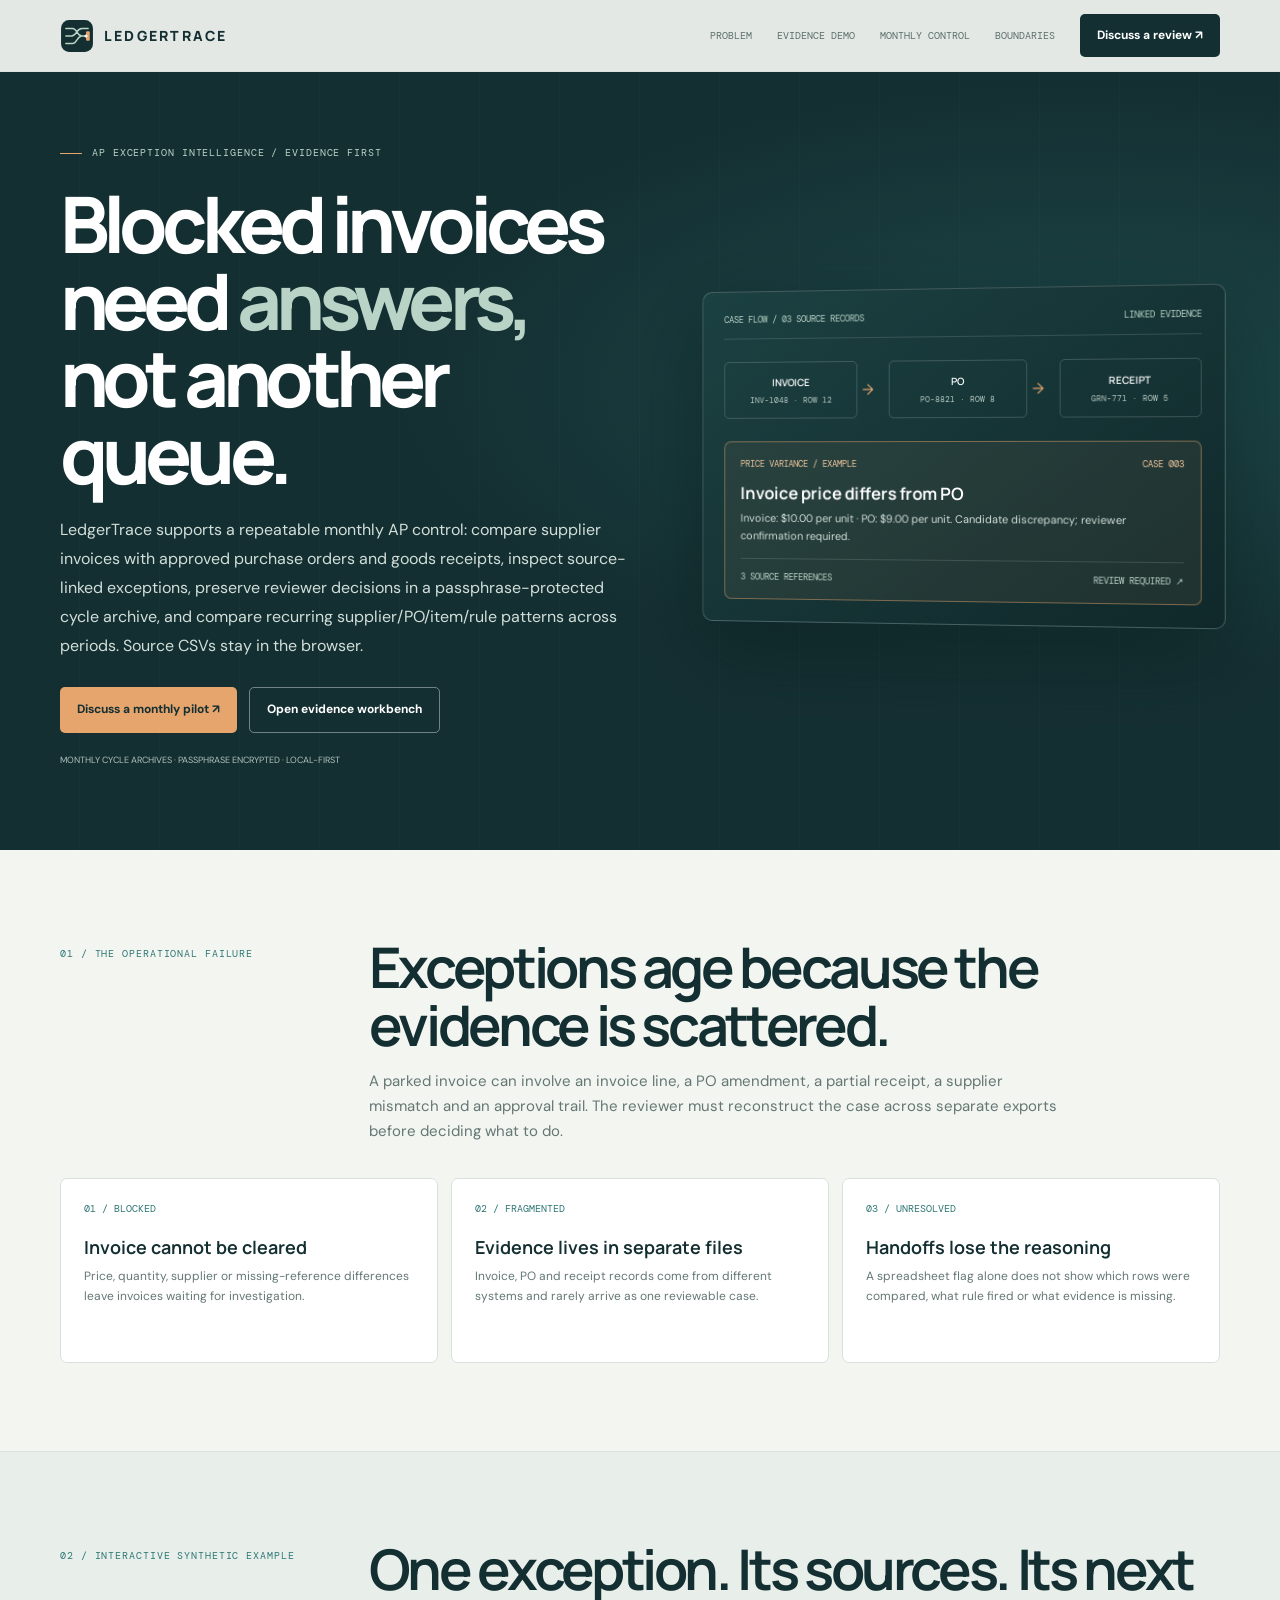
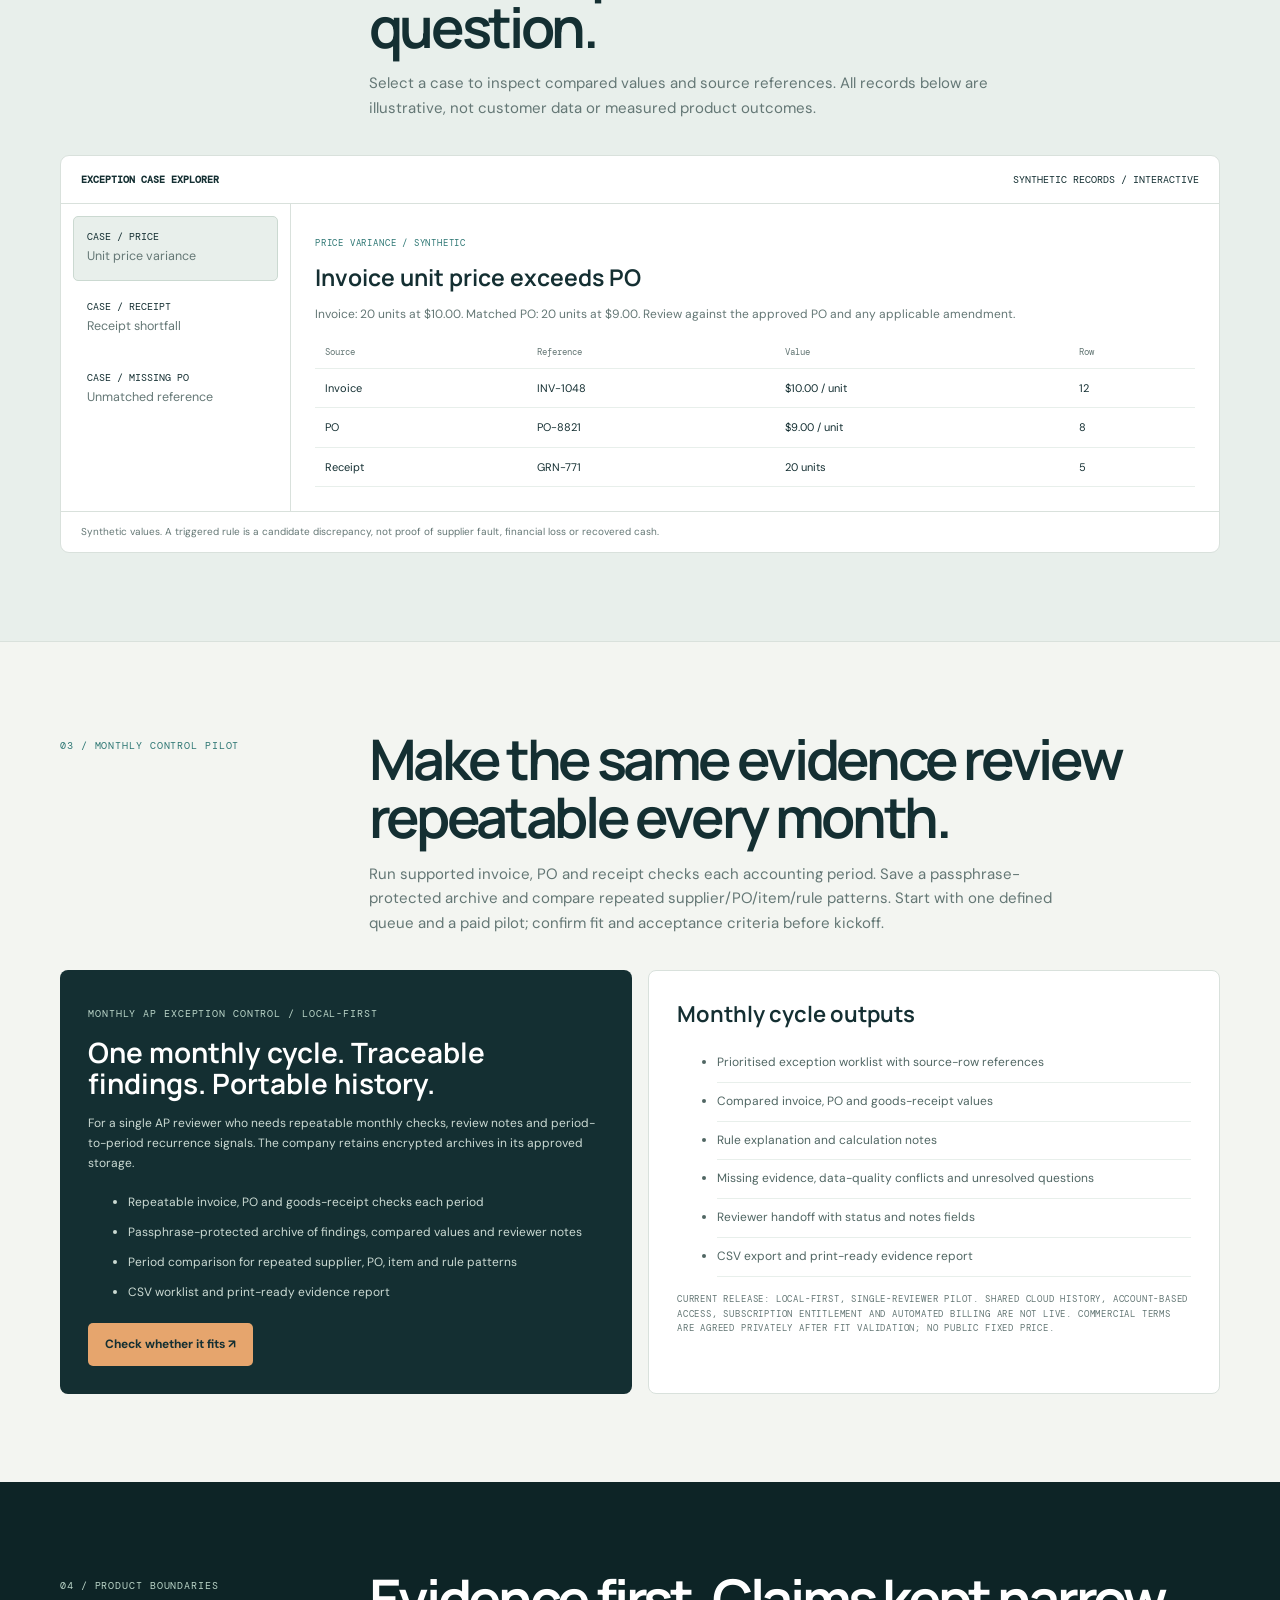
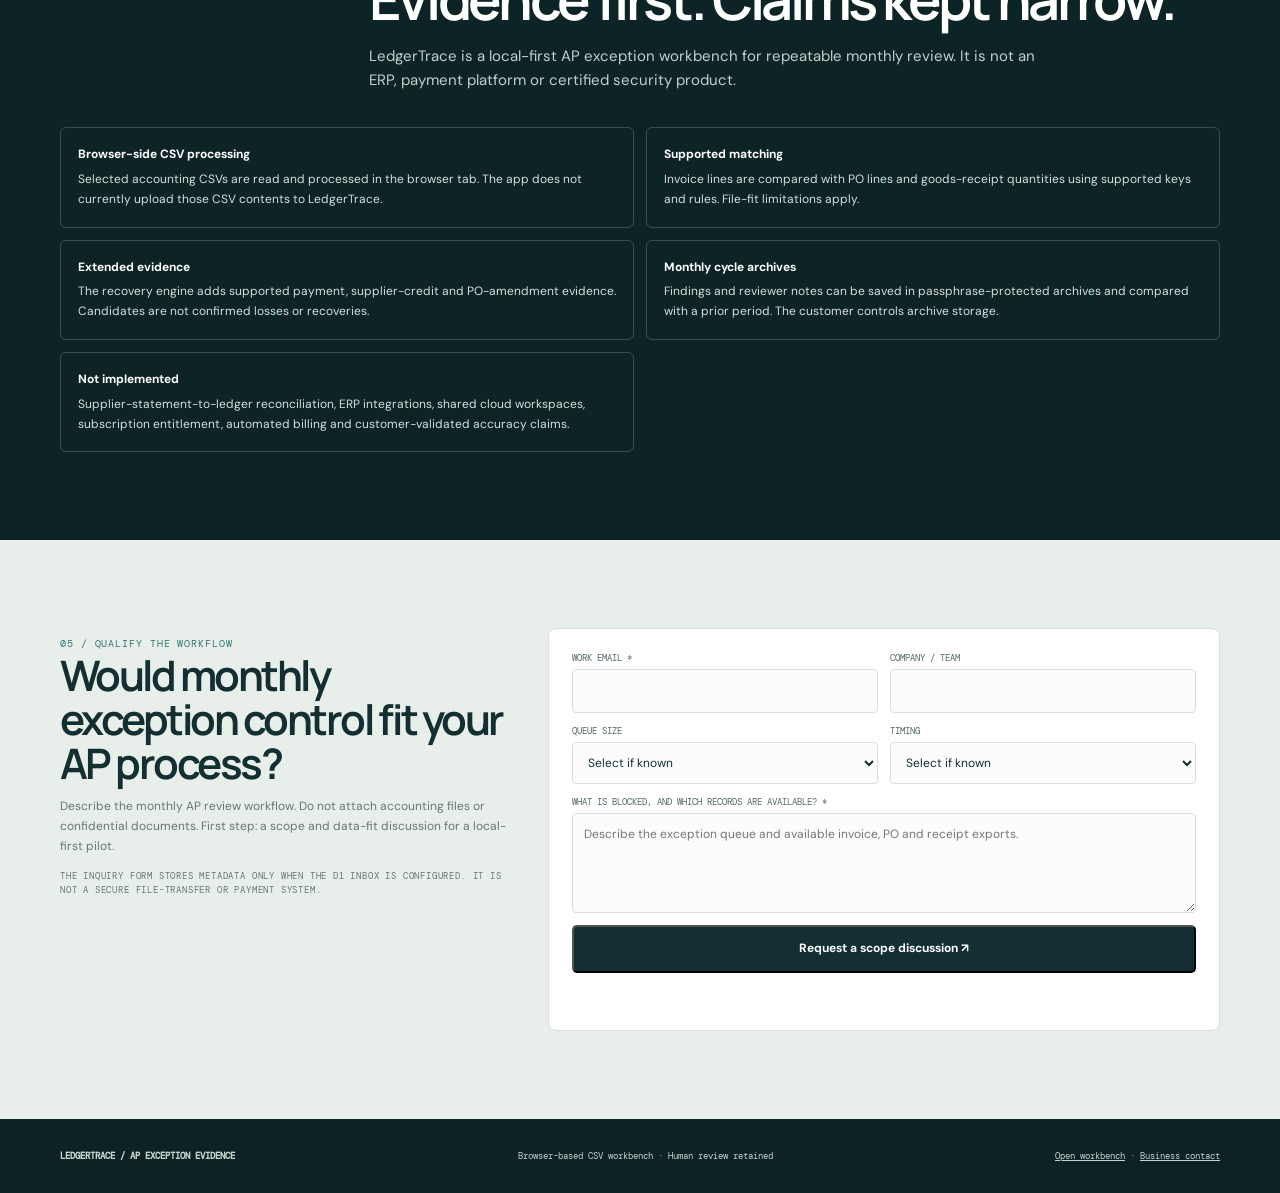
==== commit 665432d2: "Position LedgerTrace around repeatable monthly AP control" ====
--- a/index.html
+++ b/index.html
@@ -1,13 +1,13 @@
 <!doctype html><html lang="en"><head><meta charset="utf-8"><meta name="viewport" content="width=device-width,initial-scale=1"><meta name="theme-color" content="#142F32"><title>LedgerTrace — Accounts Payable Exception Intelligence</title><meta name="description" content="Investigate parked supplier invoices, PO mismatches and missing goods receipts. Turn supported CSV records into source-linked exception cases for finance review."><link rel="canonical" href="https://ledgertrace.pages.dev/"><link rel="icon" type="image/svg+xml" href="/assets/ledgertrace-mark.svg"><meta property="og:title" content="LedgerTrace — Accounts Payable Exception Intelligence"><meta property="og:description" content="Find the blockage. Establish the evidence. Resolve the case."><link rel="preconnect" href="https://fonts.googleapis.com"><link rel="preconnect" href="https://fonts.gstatic.com" crossorigin><link href="https://fonts.googleapis.com/css2?family=DM+Mono:wght@400;500&family=DM+Sans:wght@400;500;600;700&family=Manrope:wght@400;500;600;700;800&display=swap" rel="stylesheet"><style>
 :root{--ink:#142F32;--deep:#0D2426;--paper:#F3F5F1;--white:#fff;--muted:#647775;--line:#D9E1DC;--teal:#2E7774;--mint:#B9D4C7;--copper:#E6A56D;--red:#B65348;--sans:"DM Sans",sans-serif;--display:Manrope,sans-serif;--mono:"DM Mono",monospace}*{box-sizing:border-box}html{scroll-behavior:smooth}body{margin:0;background:var(--paper);color:var(--ink);font:15px/1.65 var(--sans)}a{color:inherit}button,input,textarea,select{font:inherit}.wrap{width:min(1160px,calc(100% - 44px));margin:auto}.header{height:72px;position:fixed;z-index:20;inset:0 0 auto;background:#F3F5F1eF;backdrop-filter:blur(16px);border-bottom:1px solid var(--line)}.head{height:100%;display:flex;align-items:center;gap:25px}.brand{display:flex;align-items:center;gap:10px;text-decoration:none;font:800 14px var(--display);letter-spacing:.16em}.brand img{width:34px;height:34px}.nav{margin-left:auto;display:flex;gap:25px;font:10px var(--mono);text-transform:uppercase}.nav a{text-decoration:none;color:#5B706D}.btn{display:inline-flex;align-items:center;justify-content:center;padding:12px 17px;border-radius:5px;text-decoration:none;font-size:12px;font-weight:700;transition:.2s}.btn:hover{transform:translateY(-2px)}.primary{background:var(--copper);color:var(--ink)}.dark{background:var(--ink);color:#fff}.outline{border:1px solid #ffffff66;color:#fff}.hero{padding:145px 0 82px;background:var(--ink);color:white;position:relative;overflow:hidden}.hero:before{content:"";position:absolute;inset:0;background:repeating-linear-gradient(90deg,transparent 0 79px,#ffffff09 80px),radial-gradient(ellipse at 85% 45%,#2e777455,transparent 45%)}.hero-grid{position:relative;display:grid;grid-template-columns:1.05fr .95fr;gap:55px;align-items:center}.eyebrow,.kicker,.mono{font-family:var(--mono);letter-spacing:.09em;text-transform:uppercase}.eyebrow{font-size:10px;color:var(--mint)}.eyebrow:before{content:"";display:inline-block;width:22px;height:1px;background:var(--copper);vertical-align:middle;margin-right:10px}.hero h1{font:750 clamp(46px,6.2vw,78px)/.99 var(--display);letter-spacing:-.075em;margin:23px 0}.hero h1 span{color:var(--mint)}.lead{max-width:570px;color:#D2DFD9;font-size:16px;line-height:1.8}.actions{display:flex;gap:12px;flex-wrap:wrap;margin-top:27px}.micro{font-size:9px;color:#AEC2B9;margin-top:20px}.visual{padding:22px;border:1px solid #ffffff33;border-radius:10px;background:linear-gradient(145deg,#1c4142,#10282a);box-shadow:0 28px 80px #06171877;transform:perspective(900px) rotateY(-5deg);animation:float 8s ease-in-out infinite}.vtop,.vfoot{display:flex;justify-content:space-between;font:9px var(--mono);color:var(--mint);padding-bottom:13px;border-bottom:1px solid #ffffff22}.lanes{display:grid;grid-template-columns:1fr 22px 1fr 22px 1fr;gap:5px;align-items:center;margin:23px 0}.lane{padding:13px 7px;border:1px solid #ffffff2b;border-radius:5px;text-align:center}.lane b{display:block;font:600 10px var(--display)}.lane small{display:block;font:8px var(--mono);color:#b8c9c2;margin-top:6px}.arrow{color:var(--copper)}.case{border:1px solid #e6a56d77;background:#e6a56d12;padding:16px;border-radius:7px}.casehead{display:flex;justify-content:space-between;color:#efc69f;font:9px var(--mono)}.case h3{font:650 17px var(--display);margin:12px 0 5px}.case p{font-size:11px;color:#d1ded8;margin:0}.vfoot{border:0;border-top:1px solid #ffffff22;padding:12px 0 0;margin-top:14px}.section{padding:88px 0}.section-head{display:grid;grid-template-columns:.5fr 1.5fr;gap:25px;margin-bottom:34px}.kicker{font-size:10px;color:var(--teal);padding-top:8px}.section h2{font:650 clamp(34px,4.5vw,56px)/1.04 var(--display);letter-spacing:-.06em;margin:0}.sub{color:var(--muted);max-width:690px;margin:15px 0 0}.cards{display:grid;grid-template-columns:repeat(3,1fr);gap:13px}.card{background:white;border:1px solid var(--line);border-radius:7px;padding:23px;min-height:185px}.card .num{font:10px var(--mono);color:var(--teal)}.card h3{font:650 18px var(--display);margin:20px 0 8px}.card p{font-size:12px;color:var(--muted);margin:0}.demo{background:#E8EFEB;border-block:1px solid var(--line)}.explorer{background:#fff;border:1px solid var(--line);border-radius:9px;overflow:hidden}.ex-head{display:flex;justify-content:space-between;padding:17px 20px;border-bottom:1px solid var(--line);font:10px var(--mono)}.ex-body{display:grid;grid-template-columns:230px 1fr;min-height:280px}.case-list{padding:12px;border-right:1px solid var(--line)}.case-btn{display:block;width:100%;text-align:left;padding:13px;border:1px solid transparent;border-radius:5px;background:transparent;color:var(--ink);cursor:pointer;margin-bottom:5px}.case-btn[aria-pressed=true]{background:#E8EFEB;border-color:#cbd9d1}.case-btn b{display:block;font:10px var(--mono)}.case-btn small{color:var(--muted)}.case-info{padding:24px}.case-info .kicker{font-size:9px}.case-info h3{font:650 23px var(--display);margin:10px 0}.case-info p{color:var(--muted);font-size:12px}.table{width:100%;border-collapse:collapse;font-size:11px}.table th,.table td{text-align:left;padding:10px;border-bottom:1px solid #e8efeb}.table th{font:9px var(--mono);color:var(--muted)}.disclaimer{font-size:10px;color:var(--muted);padding:12px 20px;border-top:1px solid var(--line)}.offer{display:grid;grid-template-columns:1fr 1fr;gap:16px}.offer-dark{background:var(--ink);color:white;border-radius:8px;padding:28px}.offer-dark .kicker{color:var(--mint)}.offer-dark h3{font:650 28px/1.1 var(--display);margin:15px 0}.offer-dark p,.offer-dark li{color:#cbdad3;font-size:12px}.offer-dark li{padding:5px 0}.deliver{background:white;border:1px solid var(--line);border-radius:8px;padding:28px}.deliver h3{font:650 22px var(--display);margin:0 0 14px}.deliver li{padding:9px 0;border-bottom:1px solid #e8efeb;font-size:12px;color:#506663}.boundary{background:var(--deep);color:white}.boundary h2{color:white}.boundary .kicker{color:var(--mint)}.boundary .sub{color:#c1d1ca}.limits{display:grid;grid-template-columns:1fr 1fr;gap:12px;margin-top:28px}.limit{border:1px solid #ffffff30;border-radius:6px;padding:17px;color:#d4e0da;font-size:12px}.limit b{display:block;color:#fff;margin-bottom:5px}.contact{background:#e8efeb}.contact-grid{display:grid;grid-template-columns:.8fr 1.2fr;gap:40px}.contact h2{font:650 42px/1.05 var(--display);letter-spacing:-.06em}.contact p{font-size:12px;color:var(--muted)}form{background:white;border:1px solid var(--line);padding:23px;border-radius:8px}.fields{display:grid;grid-template-columns:1fr 1fr;gap:12px}.field{display:flex;flex-direction:column;gap:5px}.field.full{grid-column:1/-1}.field label{font:9px var(--mono);color:#526966;text-transform:uppercase}.field input,.field textarea,.field select{padding:11px;border:1px solid var(--line);border-radius:4px;background:#fbfcfb;color:var(--ink);font-size:12px}.field textarea{min-height:100px}.hp{position:absolute;left:-9999px}.status{font-size:11px;color:var(--muted);margin-top:9px;min-height:20px}.footer{background:#0c2224;color:#c4d4cc;padding:31px 0}.foot{display:flex;justify-content:space-between;gap:15px;align-items:center;font:9px var(--mono)}.foot a{color:#c4d4cc}.reveal{opacity:0;transform:translateY(15px);transition:.6s}.reveal.visible{opacity:1;transform:none}@keyframes float{50%{transform:perspective(900px) rotateY(-3deg) translateY(-7px)}}@media(max-width:850px){.hero-grid{grid-template-columns:1fr}.section-head{grid-template-columns:1fr;gap:8px}.contact-grid{grid-template-columns:1fr}}@media(max-width:650px){.wrap{width:calc(100% - 30px)}.nav{display:none}.section{padding:65px 0}.cards,.offer,.limits{grid-template-columns:1fr}.ex-body{grid-template-columns:1fr}.case-list{display:grid;grid-template-columns:1fr 1fr;border:0;border-bottom:1px solid var(--line)}.case-info{padding:17px}.fields{grid-template-columns:1fr}.field.full{grid-column:auto}.foot{align-items:flex-start;flex-direction:column}}@media(prefers-reduced-motion:reduce){*,*:before,*:after{animation:none!important;transition:none!important;scroll-behavior:auto!important}.reveal{opacity:1;transform:none}}
 </style></head><body>
-<header class="header"><div class="wrap head"><a class="brand" href="/"><img src="/assets/ledgertrace-mark.svg" alt="">LEDGERTRACE</a><nav class="nav"><a href="#problem">Problem</a><a href="#demo">Evidence demo</a><a href="#offer">Paid review</a><a href="#limits">Boundaries</a></nav><a class="btn dark" href="#evaluation">Discuss a review ↗</a></div></header>
-<main><section class="hero"><div class="wrap hero-grid"><div><div class="eyebrow">AP EXCEPTION INTELLIGENCE / EVIDENCE FIRST</div><h1>Blocked invoices need <span>answers,</span> not another queue.</h1><p class="lead">LedgerTrace connects supplier invoice lines to purchase orders and goods receipts, then turns supported mismatches into reviewable cases with source rows, comparison values and unresolved evidence kept together.</p><div class="actions"><a class="btn primary" href="#evaluation">Scope a paid review ↗</a><a class="btn outline" href="/workbench.html#investigation">Open evidence workbench</a></div><div class="micro">CSV analysis runs in the selected browser tab · Human review retained · No ERP integration claim</div></div><div class="visual"><div class="vtop"><span>CASE FLOW / 03 SOURCE RECORDS</span><span>LINKED EVIDENCE</span></div><div class="lanes"><div class="lane"><b>INVOICE</b><small>INV-1048 · ROW 12</small></div><div class="arrow">→</div><div class="lane"><b>PO</b><small>PO-8821 · ROW 8</small></div><div class="arrow">→</div><div class="lane"><b>RECEIPT</b><small>GRN-771 · ROW 5</small></div></div><div class="case"><div class="casehead"><span>PRICE VARIANCE / EXAMPLE</span><span>CASE 003</span></div><h3>Invoice price differs from PO</h3><p>Invoice: $10.00 per unit · PO: $9.00 per unit. Candidate discrepancy; reviewer confirmation required.</p><div class="vfoot"><span>3 SOURCE REFERENCES</span><span>REVIEW REQUIRED ↗</span></div></div></div></div></section>
+<header class="header"><div class="wrap head"><a class="brand" href="/"><img src="/assets/ledgertrace-mark.svg" alt="">LEDGERTRACE</a><nav class="nav"><a href="#problem">Problem</a><a href="#demo">Evidence demo</a><a href="#offer">Monthly control</a><a href="#limits">Boundaries</a></nav><a class="btn dark" href="#evaluation">Discuss a review ↗</a></div></header>
+<main><section class="hero"><div class="wrap hero-grid"><div><div class="eyebrow">AP EXCEPTION INTELLIGENCE / EVIDENCE FIRST</div><h1>Blocked invoices need <span>answers,</span> not another queue.</h1><p class="lead">LedgerTrace supports a repeatable monthly AP control: compare supplier invoices with approved purchase orders and goods receipts, inspect source-linked exceptions, preserve reviewer decisions in a passphrase-protected cycle archive, and compare recurring supplier/PO/item/rule patterns across periods. Source CSVs stay in the browser.</p><div class="actions"><a class="btn primary" href="#evaluation">Discuss a monthly pilot ↗</a><a class="btn outline" href="/workbench.html#investigation">Open evidence workbench</a></div><div class="micro">MONTHLY CYCLE ARCHIVES · PASSPHRASE ENCRYPTED · LOCAL-FIRST</div></div><div class="visual"><div class="vtop"><span>CASE FLOW / 03 SOURCE RECORDS</span><span>LINKED EVIDENCE</span></div><div class="lanes"><div class="lane"><b>INVOICE</b><small>INV-1048 · ROW 12</small></div><div class="arrow">→</div><div class="lane"><b>PO</b><small>PO-8821 · ROW 8</small></div><div class="arrow">→</div><div class="lane"><b>RECEIPT</b><small>GRN-771 · ROW 5</small></div></div><div class="case"><div class="casehead"><span>PRICE VARIANCE / EXAMPLE</span><span>CASE 003</span></div><h3>Invoice price differs from PO</h3><p>Invoice: $10.00 per unit · PO: $9.00 per unit. Candidate discrepancy; reviewer confirmation required.</p><div class="vfoot"><span>3 SOURCE REFERENCES</span><span>REVIEW REQUIRED ↗</span></div></div></div></div></section>
 <section class="section" id="problem"><div class="wrap"><div class="section-head"><div class="kicker">01 / THE OPERATIONAL FAILURE</div><div><h2>Exceptions age because the evidence is scattered.</h2><p class="sub">A parked invoice can involve an invoice line, a PO amendment, a partial receipt, a supplier mismatch and an approval trail. The reviewer must reconstruct the case across separate exports before deciding what to do.</p></div></div><div class="cards"><article class="card reveal"><div class="num">01 / BLOCKED</div><h3>Invoice cannot be cleared</h3><p>Price, quantity, supplier or missing-reference differences leave invoices waiting for investigation.</p></article><article class="card reveal"><div class="num">02 / FRAGMENTED</div><h3>Evidence lives in separate files</h3><p>Invoice, PO and receipt records come from different systems and rarely arrive as one reviewable case.</p></article><article class="card reveal"><div class="num">03 / UNRESOLVED</div><h3>Handoffs lose the reasoning</h3><p>A spreadsheet flag alone does not show which rows were compared, what rule fired or what evidence is missing.</p></article></div></div></section>
 <section class="section demo" id="demo"><div class="wrap"><div class="section-head"><div class="kicker">02 / INTERACTIVE SYNTHETIC EXAMPLE</div><div><h2>One exception. Its sources. Its next question.</h2><p class="sub">Select a case to inspect compared values and source references. All records below are illustrative, not customer data or measured product outcomes.</p></div></div><div class="explorer"><div class="ex-head"><b>EXCEPTION CASE EXPLORER</b><span>SYNTHETIC RECORDS / INTERACTIVE</span></div><div class="ex-body"><div class="case-list"><button class="case-btn" data-case="price" aria-pressed="true"><b>CASE / PRICE</b><small>Unit price variance</small></button><button class="case-btn" data-case="receipt" aria-pressed="false"><b>CASE / RECEIPT</b><small>Receipt shortfall</small></button><button class="case-btn" data-case="missing" aria-pressed="false"><b>CASE / MISSING PO</b><small>Unmatched reference</small></button></div><div class="case-info"><div class="kicker" id="caseType">PRICE VARIANCE / SYNTHETIC</div><h3 id="caseTitle">Invoice unit price exceeds PO</h3><p id="caseDescription">Invoice: 20 units at $10.00. Matched PO: 20 units at $9.00. Review against the approved PO and any applicable amendment.</p><table class="table"><thead><tr><th>Source</th><th>Reference</th><th>Value</th><th>Row</th></tr></thead><tbody id="rows"><tr><td>Invoice</td><td>INV-1048</td><td>$10.00 / unit</td><td>12</td></tr><tr><td>PO</td><td>PO-8821</td><td>$9.00 / unit</td><td>8</td></tr><tr><td>Receipt</td><td>GRN-771</td><td>20 units</td><td>5</td></tr></tbody></table></div></div><div class="disclaimer">Synthetic values. A triggered rule is a candidate discrepancy, not proof of supplier fault, financial loss or recovered cash.</div></div></div></section>
-<section class="section" id="offer"><div class="wrap"><div class="section-head"><div class="kicker">03 / FIRST PAID ENGAGEMENT</div><div><h2>A bounded review of one parked-invoice queue.</h2><p class="sub">Start with one supplier or defined queue, a fixed period and agreed source files. Confirm file fit and acceptance criteria before paid work begins.</p></div></div><div class="offer"><div class="offer-dark"><div class="kicker">PARKED INVOICE & THREE-WAY MATCH EVIDENCE REVIEW</div><h3>One queue. One evidence package. A clear handoff.</h3><p>For an AP or finance owner who needs a defined population of invoice exceptions organised for human review.</p><ul><li>One supplier or defined parked-invoice queue</li><li>One agreed accounting period or backlog window</li><li>Up to 500 invoice, PO and receipt lines per source, subject to fit check</li><li>CSV inputs with supported identifiers and consistent units/currency</li></ul><a class="btn primary" href="#evaluation">Check whether it fits ↗</a></div><div class="deliver"><h3>Buyer deliverables</h3><ul><li>Prioritised exception worklist with source-row references</li><li>Compared invoice, PO and goods-receipt values</li><li>Rule explanation and calculation notes</li><li>Missing evidence, data-quality conflicts and unresolved questions</li><li>Reviewer handoff with status and notes fields</li><li>CSV export and print-ready evidence report</li></ul><p class="mono" style="font-size:9px;color:#647775">Fee, delivery date, exclusions, data handling and acceptance criteria agreed in writing after qualification. No public fixed price.</p></div></div></div></section>
-<section class="section boundary" id="limits"><div class="wrap"><div class="section-head"><div class="kicker">04 / PRODUCT BOUNDARIES</div><div><h2>Evidence first. Claims kept narrow.</h2><p class="sub">LedgerTrace is a browser-based evidence workbench and bounded review service. It is not an ERP, payment platform or certified security product.</p></div></div><div class="limits"><div class="limit"><b>Browser-side CSV processing</b>Selected accounting CSVs are read and processed in the browser tab. The app does not currently upload those CSV contents to LedgerTrace.</div><div class="limit"><b>Supported matching</b>Invoice lines are compared with PO lines and goods-receipt quantities using supported keys and rules. File-fit limitations apply.</div><div class="limit"><b>Extended evidence</b>The recovery engine adds supported payment, supplier-credit and PO-amendment evidence. Candidates are not confirmed losses or recoveries.</div><div class="limit"><b>Not implemented</b>Supplier-statement-to-ledger reconciliation, ERP integrations, automatic approvals, payment execution and customer-validated accuracy claims.</div></div></div></section>
-<section class="section contact" id="evaluation"><div class="wrap contact-grid"><div><div class="kicker">05 / QUALIFY THE WORKFLOW</div><h2>Is there a queue worth investigating?</h2><p>Describe the blocked-invoice workflow. Do not attach accounting files or confidential documents. First step: a scope and data-fit discussion.</p><p class="mono" style="font-size:9px">The inquiry form stores metadata only when the D1 inbox is configured. It is not a secure file-transfer or payment system.</p></div><form id="contactForm"><div class="fields"><div class="field"><label for="email">Work email *</label><input id="email" name="email" type="email" required maxlength="254"></div><div class="field"><label for="company">Company / team</label><input id="company" name="company" maxlength="160"></div><div class="field"><label for="volume">Queue size</label><select id="volume" name="volume"><option value="">Select if known</option><option>Under 100 invoice lines</option><option>100–500 invoice lines</option><option>500–2,000 invoice lines</option><option>More than 2,000 invoice lines</option><option>Not yet measured</option></select></div><div class="field"><label for="cadence">Timing</label><select id="cadence" name="cadence"><option value="">Select if known</option><option>Current month-end backlog</option><option>Recurring weekly queue</option><option>ERP / procurement transition</option><option>One-time investigation</option><option>Exploring options</option></select></div><div class="field full"><label for="description">What is blocked, and which records are available? *</label><textarea id="description" name="description" required minlength="12" maxlength="2500" placeholder="Describe the exception queue and available invoice, PO and receipt exports."></textarea></div><div class="hp"><label for="website">Leave blank</label><input id="website" name="website" tabindex="-1" autocomplete="off"></div><div class="field full"><button class="btn dark" type="submit">Request a scope discussion ↗</button><div class="status" id="formStatus" role="status" aria-live="polite"></div></div></div></form></div></section></main>
+<section class="section" id="offer"><div class="wrap"><div class="section-head"><div class="kicker">03 / MONTHLY CONTROL PILOT</div><div><h2>Make the same evidence review repeatable every month.</h2><p class="sub">Run supported invoice, PO and receipt checks each accounting period. Save a passphrase-protected archive and compare repeated supplier/PO/item/rule patterns. Start with one defined queue and a paid pilot; confirm fit and acceptance criteria before kickoff.</p></div></div><div class="offer"><div class="offer-dark"><div class="kicker">MONTHLY AP EXCEPTION CONTROL / LOCAL-FIRST</div><h3>One monthly cycle. Traceable findings. Portable history.</h3><p>For a single AP reviewer who needs repeatable monthly checks, review notes and period-to-period recurrence signals. The company retains encrypted archives in its approved storage.</p><ul><li>Repeatable invoice, PO and goods-receipt checks each period</li><li>Passphrase-protected archive of findings, compared values and reviewer notes</li><li>Period comparison for repeated supplier, PO, item and rule patterns</li><li>CSV worklist and print-ready evidence report</li></ul><a class="btn primary" href="#evaluation">Check whether it fits ↗</a></div><div class="deliver"><h3>Monthly cycle outputs</h3><ul><li>Prioritised exception worklist with source-row references</li><li>Compared invoice, PO and goods-receipt values</li><li>Rule explanation and calculation notes</li><li>Missing evidence, data-quality conflicts and unresolved questions</li><li>Reviewer handoff with status and notes fields</li><li>CSV export and print-ready evidence report</li></ul><p class="mono" style="font-size:9px;color:#647775">Current release: local-first, single-reviewer pilot. Shared cloud history, account-based access, subscription entitlement and automated billing are not live. Commercial terms are agreed privately after fit validation; no public fixed price.</p></div></div></div></section>
+<section class="section boundary" id="limits"><div class="wrap"><div class="section-head"><div class="kicker">04 / PRODUCT BOUNDARIES</div><div><h2>Evidence first. Claims kept narrow.</h2><p class="sub">LedgerTrace is a local-first AP exception workbench for repeatable monthly review. It is not an ERP, payment platform or certified security product.</p></div></div><div class="limits"><div class="limit"><b>Browser-side CSV processing</b>Selected accounting CSVs are read and processed in the browser tab. The app does not currently upload those CSV contents to LedgerTrace.</div><div class="limit"><b>Supported matching</b>Invoice lines are compared with PO lines and goods-receipt quantities using supported keys and rules. File-fit limitations apply.</div><div class="limit"><b>Extended evidence</b>The recovery engine adds supported payment, supplier-credit and PO-amendment evidence. Candidates are not confirmed losses or recoveries.</div><div class="limit"><b>Monthly cycle archives</b>Findings and reviewer notes can be saved in passphrase-protected archives and compared with a prior period. The customer controls archive storage.</div><div class="limit"><b>Not implemented</b>Supplier-statement-to-ledger reconciliation, ERP integrations, shared cloud workspaces, subscription entitlement, automated billing and customer-validated accuracy claims.</div></div></div></section>
+<section class="section contact" id="evaluation"><div class="wrap contact-grid"><div><div class="kicker">05 / QUALIFY THE WORKFLOW</div><h2>Would monthly exception control fit your AP process?</h2><p>Describe the monthly AP review workflow. Do not attach accounting files or confidential documents. First step: a scope and data-fit discussion for a local-first pilot.</p><p class="mono" style="font-size:9px">The inquiry form stores metadata only when the D1 inbox is configured. It is not a secure file-transfer or payment system.</p></div><form id="contactForm"><div class="fields"><div class="field"><label for="email">Work email *</label><input id="email" name="email" type="email" required maxlength="254"></div><div class="field"><label for="company">Company / team</label><input id="company" name="company" maxlength="160"></div><div class="field"><label for="volume">Queue size</label><select id="volume" name="volume"><option value="">Select if known</option><option>Under 100 invoice lines</option><option>100–500 invoice lines</option><option>500–2,000 invoice lines</option><option>More than 2,000 invoice lines</option><option>Not yet measured</option></select></div><div class="field"><label for="cadence">Timing</label><select id="cadence" name="cadence"><option value="">Select if known</option><option>Current month-end backlog</option><option>Recurring weekly queue</option><option>ERP / procurement transition</option><option>Monthly control pilot</option><option>Exploring options</option></select></div><div class="field full"><label for="description">What is blocked, and which records are available? *</label><textarea id="description" name="description" required minlength="12" maxlength="2500" placeholder="Describe the exception queue and available invoice, PO and receipt exports."></textarea></div><div class="hp"><label for="website">Leave blank</label><input id="website" name="website" tabindex="-1" autocomplete="off"></div><div class="field full"><button class="btn dark" type="submit">Request a scope discussion ↗</button><div class="status" id="formStatus" role="status" aria-live="polite"></div></div></div></form></div></section></main>
 <footer class="footer"><div class="wrap foot"><b>LEDGERTRACE / AP EXCEPTION EVIDENCE</b><span>Browser-based CSV workbench · Human review retained</span><span><a href="/workbench.html">Open workbench</a> · <a href="mailto:dhairytopia@gmail.com">Business contact</a></span></div></footer>
 <script>
 const examples={price:{type:"PRICE VARIANCE / SYNTHETIC",title:"Invoice unit price exceeds PO",desc:"Invoice: 20 units at $10.00. Matched PO: 20 units at $9.00. Review against the approved PO and any applicable amendment.",rows:[["Invoice","INV-1048","$10.00 / unit","12"],["PO","PO-8821","$9.00 / unit","8"],["Receipt","GRN-771","20 units","5"]]},receipt:{type:"RECEIPT SHORTFALL / SYNTHETIC",title:"Invoice quantity exceeds recorded receipt",desc:"Invoice: 24 units. Recorded receipts: 18 units. The six-unit difference may reflect a missing receipt, split delivery, timing or incomplete source data.",rows:[["Invoice","INV-1052","24 units","16"],["PO","PO-8834","24 units","11"],["Receipt","GRN-778","18 units","7"]]},missing:{type:"MISSING PO / SYNTHETIC",title:"No matching PO item line",desc:"The invoice references PO-8840, but no matching item line is present in the selected PO export. Check the source extract before drawing a conclusion.",rows:[["Invoice","INV-1059","PO-8840 / ITEM-4","21"],["PO","No match","Not present","—"],["Receipt","Not established","Not established","—"]]}};
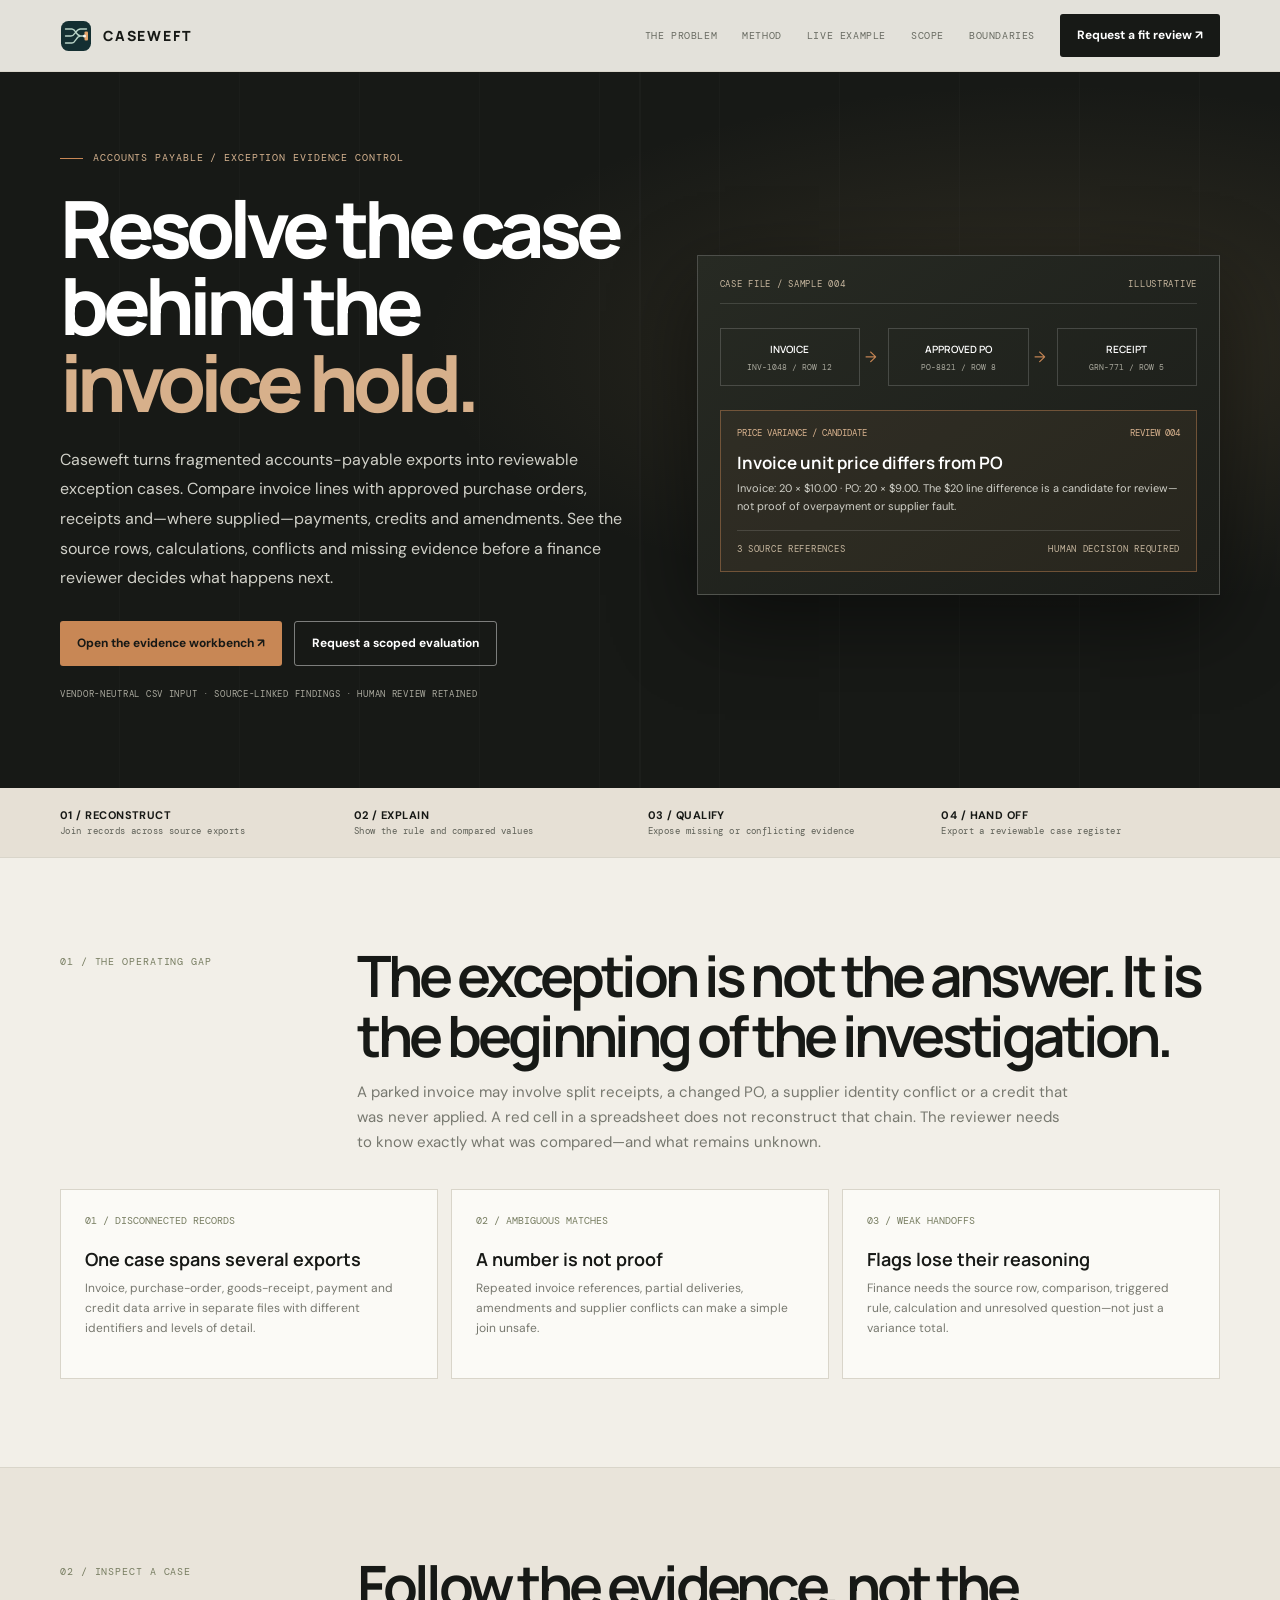
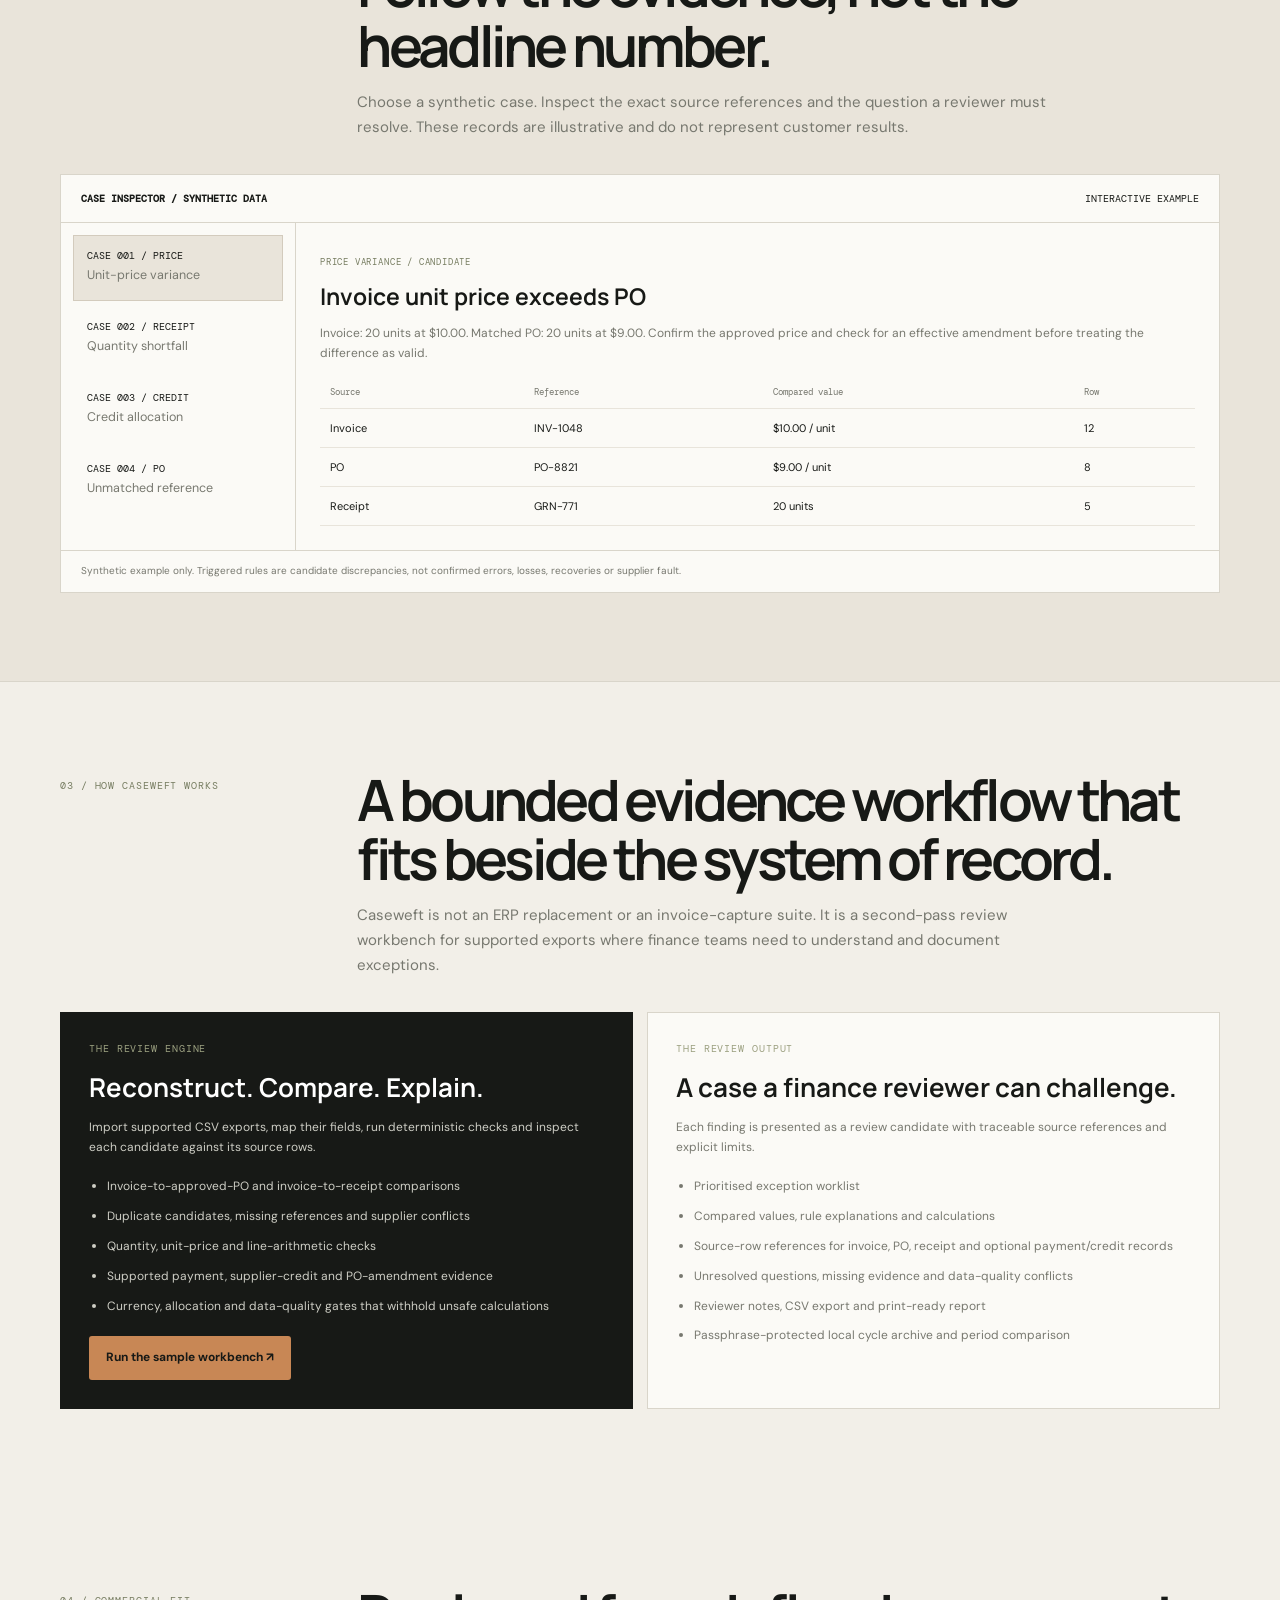
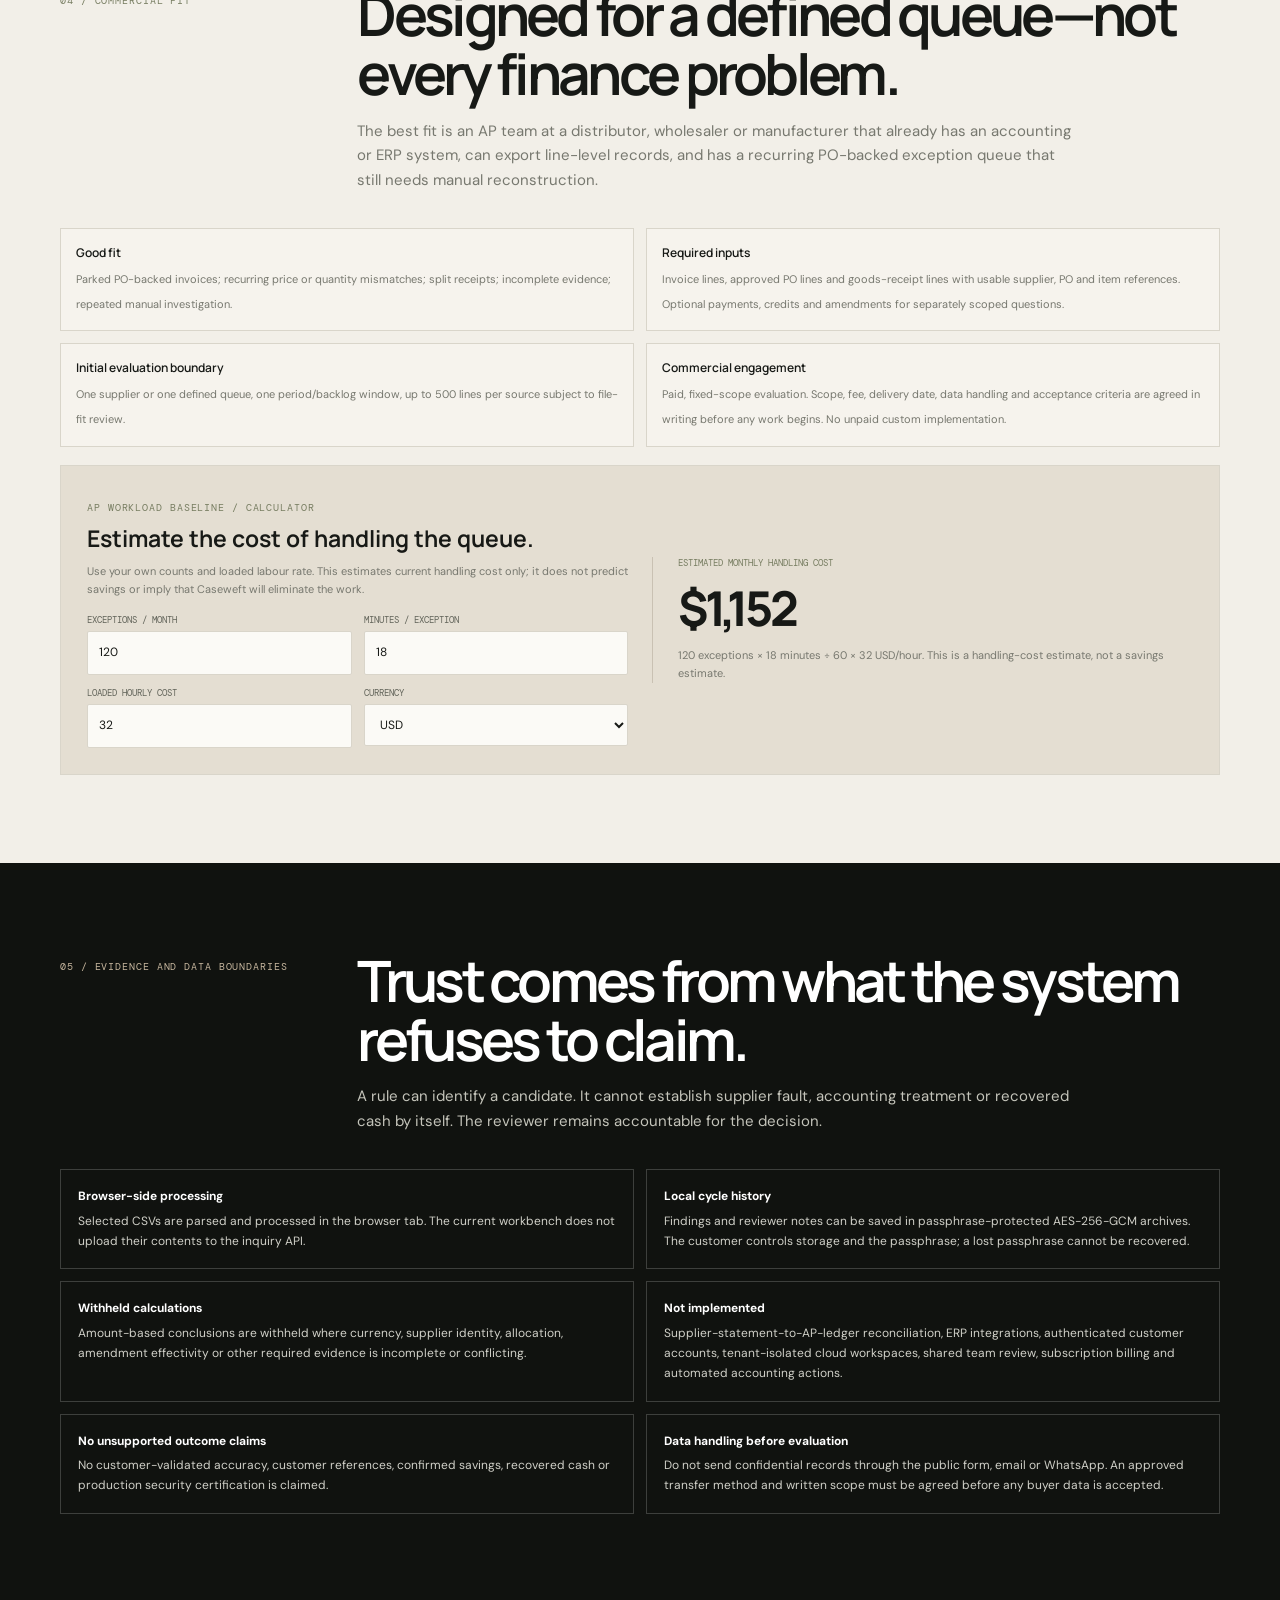
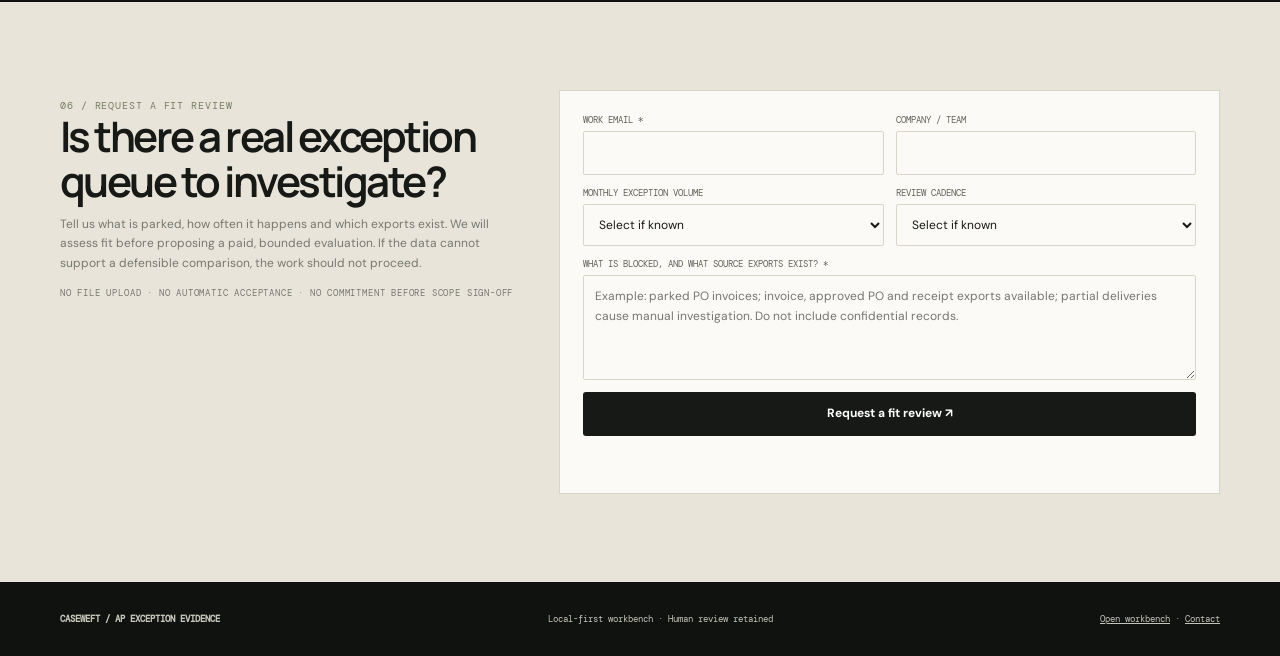
==== commit 9bd97cc1: "Reposition LedgerTrace as Caseweft AP exception evidence control" ====
--- a/index.html
+++ b/index.html
@@ -1,17 +1,54 @@
-<!doctype html><html lang="en"><head><meta charset="utf-8"><meta name="viewport" content="width=device-width,initial-scale=1"><meta name="theme-color" content="#142F32"><title>LedgerTrace — Accounts Payable Exception Intelligence</title><meta name="description" content="Investigate parked supplier invoices, PO mismatches and missing goods receipts. Turn supported CSV records into source-linked exception cases for finance review."><link rel="canonical" href="https://ledgertrace.pages.dev/"><link rel="icon" type="image/svg+xml" href="/assets/ledgertrace-mark.svg"><meta property="og:title" content="LedgerTrace — Accounts Payable Exception Intelligence"><meta property="og:description" content="Find the blockage. Establish the evidence. Resolve the case."><link rel="preconnect" href="https://fonts.googleapis.com"><link rel="preconnect" href="https://fonts.gstatic.com" crossorigin><link href="https://fonts.googleapis.com/css2?family=DM+Mono:wght@400;500&family=DM+Sans:wght@400;500;600;700&family=Manrope:wght@400;500;600;700;800&display=swap" rel="stylesheet"><style>
-:root{--ink:#142F32;--deep:#0D2426;--paper:#F3F5F1;--white:#fff;--muted:#647775;--line:#D9E1DC;--teal:#2E7774;--mint:#B9D4C7;--copper:#E6A56D;--red:#B65348;--sans:"DM Sans",sans-serif;--display:Manrope,sans-serif;--mono:"DM Mono",monospace}*{box-sizing:border-box}html{scroll-behavior:smooth}body{margin:0;background:var(--paper);color:var(--ink);font:15px/1.65 var(--sans)}a{color:inherit}button,input,textarea,select{font:inherit}.wrap{width:min(1160px,calc(100% - 44px));margin:auto}.header{height:72px;position:fixed;z-index:20;inset:0 0 auto;background:#F3F5F1eF;backdrop-filter:blur(16px);border-bottom:1px solid var(--line)}.head{height:100%;display:flex;align-items:center;gap:25px}.brand{display:flex;align-items:center;gap:10px;text-decoration:none;font:800 14px var(--display);letter-spacing:.16em}.brand img{width:34px;height:34px}.nav{margin-left:auto;display:flex;gap:25px;font:10px var(--mono);text-transform:uppercase}.nav a{text-decoration:none;color:#5B706D}.btn{display:inline-flex;align-items:center;justify-content:center;padding:12px 17px;border-radius:5px;text-decoration:none;font-size:12px;font-weight:700;transition:.2s}.btn:hover{transform:translateY(-2px)}.primary{background:var(--copper);color:var(--ink)}.dark{background:var(--ink);color:#fff}.outline{border:1px solid #ffffff66;color:#fff}.hero{padding:145px 0 82px;background:var(--ink);color:white;position:relative;overflow:hidden}.hero:before{content:"";position:absolute;inset:0;background:repeating-linear-gradient(90deg,transparent 0 79px,#ffffff09 80px),radial-gradient(ellipse at 85% 45%,#2e777455,transparent 45%)}.hero-grid{position:relative;display:grid;grid-template-columns:1.05fr .95fr;gap:55px;align-items:center}.eyebrow,.kicker,.mono{font-family:var(--mono);letter-spacing:.09em;text-transform:uppercase}.eyebrow{font-size:10px;color:var(--mint)}.eyebrow:before{content:"";display:inline-block;width:22px;height:1px;background:var(--copper);vertical-align:middle;margin-right:10px}.hero h1{font:750 clamp(46px,6.2vw,78px)/.99 var(--display);letter-spacing:-.075em;margin:23px 0}.hero h1 span{color:var(--mint)}.lead{max-width:570px;color:#D2DFD9;font-size:16px;line-height:1.8}.actions{display:flex;gap:12px;flex-wrap:wrap;margin-top:27px}.micro{font-size:9px;color:#AEC2B9;margin-top:20px}.visual{padding:22px;border:1px solid #ffffff33;border-radius:10px;background:linear-gradient(145deg,#1c4142,#10282a);box-shadow:0 28px 80px #06171877;transform:perspective(900px) rotateY(-5deg);animation:float 8s ease-in-out infinite}.vtop,.vfoot{display:flex;justify-content:space-between;font:9px var(--mono);color:var(--mint);padding-bottom:13px;border-bottom:1px solid #ffffff22}.lanes{display:grid;grid-template-columns:1fr 22px 1fr 22px 1fr;gap:5px;align-items:center;margin:23px 0}.lane{padding:13px 7px;border:1px solid #ffffff2b;border-radius:5px;text-align:center}.lane b{display:block;font:600 10px var(--display)}.lane small{display:block;font:8px var(--mono);color:#b8c9c2;margin-top:6px}.arrow{color:var(--copper)}.case{border:1px solid #e6a56d77;background:#e6a56d12;padding:16px;border-radius:7px}.casehead{display:flex;justify-content:space-between;color:#efc69f;font:9px var(--mono)}.case h3{font:650 17px var(--display);margin:12px 0 5px}.case p{font-size:11px;color:#d1ded8;margin:0}.vfoot{border:0;border-top:1px solid #ffffff22;padding:12px 0 0;margin-top:14px}.section{padding:88px 0}.section-head{display:grid;grid-template-columns:.5fr 1.5fr;gap:25px;margin-bottom:34px}.kicker{font-size:10px;color:var(--teal);padding-top:8px}.section h2{font:650 clamp(34px,4.5vw,56px)/1.04 var(--display);letter-spacing:-.06em;margin:0}.sub{color:var(--muted);max-width:690px;margin:15px 0 0}.cards{display:grid;grid-template-columns:repeat(3,1fr);gap:13px}.card{background:white;border:1px solid var(--line);border-radius:7px;padding:23px;min-height:185px}.card .num{font:10px var(--mono);color:var(--teal)}.card h3{font:650 18px var(--display);margin:20px 0 8px}.card p{font-size:12px;color:var(--muted);margin:0}.demo{background:#E8EFEB;border-block:1px solid var(--line)}.explorer{background:#fff;border:1px solid var(--line);border-radius:9px;overflow:hidden}.ex-head{display:flex;justify-content:space-between;padding:17px 20px;border-bottom:1px solid var(--line);font:10px var(--mono)}.ex-body{display:grid;grid-template-columns:230px 1fr;min-height:280px}.case-list{padding:12px;border-right:1px solid var(--line)}.case-btn{display:block;width:100%;text-align:left;padding:13px;border:1px solid transparent;border-radius:5px;background:transparent;color:var(--ink);cursor:pointer;margin-bottom:5px}.case-btn[aria-pressed=true]{background:#E8EFEB;border-color:#cbd9d1}.case-btn b{display:block;font:10px var(--mono)}.case-btn small{color:var(--muted)}.case-info{padding:24px}.case-info .kicker{font-size:9px}.case-info h3{font:650 23px var(--display);margin:10px 0}.case-info p{color:var(--muted);font-size:12px}.table{width:100%;border-collapse:collapse;font-size:11px}.table th,.table td{text-align:left;padding:10px;border-bottom:1px solid #e8efeb}.table th{font:9px var(--mono);color:var(--muted)}.disclaimer{font-size:10px;color:var(--muted);padding:12px 20px;border-top:1px solid var(--line)}.offer{display:grid;grid-template-columns:1fr 1fr;gap:16px}.offer-dark{background:var(--ink);color:white;border-radius:8px;padding:28px}.offer-dark .kicker{color:var(--mint)}.offer-dark h3{font:650 28px/1.1 var(--display);margin:15px 0}.offer-dark p,.offer-dark li{color:#cbdad3;font-size:12px}.offer-dark li{padding:5px 0}.deliver{background:white;border:1px solid var(--line);border-radius:8px;padding:28px}.deliver h3{font:650 22px var(--display);margin:0 0 14px}.deliver li{padding:9px 0;border-bottom:1px solid #e8efeb;font-size:12px;color:#506663}.boundary{background:var(--deep);color:white}.boundary h2{color:white}.boundary .kicker{color:var(--mint)}.boundary .sub{color:#c1d1ca}.limits{display:grid;grid-template-columns:1fr 1fr;gap:12px;margin-top:28px}.limit{border:1px solid #ffffff30;border-radius:6px;padding:17px;color:#d4e0da;font-size:12px}.limit b{display:block;color:#fff;margin-bottom:5px}.contact{background:#e8efeb}.contact-grid{display:grid;grid-template-columns:.8fr 1.2fr;gap:40px}.contact h2{font:650 42px/1.05 var(--display);letter-spacing:-.06em}.contact p{font-size:12px;color:var(--muted)}form{background:white;border:1px solid var(--line);padding:23px;border-radius:8px}.fields{display:grid;grid-template-columns:1fr 1fr;gap:12px}.field{display:flex;flex-direction:column;gap:5px}.field.full{grid-column:1/-1}.field label{font:9px var(--mono);color:#526966;text-transform:uppercase}.field input,.field textarea,.field select{padding:11px;border:1px solid var(--line);border-radius:4px;background:#fbfcfb;color:var(--ink);font-size:12px}.field textarea{min-height:100px}.hp{position:absolute;left:-9999px}.status{font-size:11px;color:var(--muted);margin-top:9px;min-height:20px}.footer{background:#0c2224;color:#c4d4cc;padding:31px 0}.foot{display:flex;justify-content:space-between;gap:15px;align-items:center;font:9px var(--mono)}.foot a{color:#c4d4cc}.reveal{opacity:0;transform:translateY(15px);transition:.6s}.reveal.visible{opacity:1;transform:none}@keyframes float{50%{transform:perspective(900px) rotateY(-3deg) translateY(-7px)}}@media(max-width:850px){.hero-grid{grid-template-columns:1fr}.section-head{grid-template-columns:1fr;gap:8px}.contact-grid{grid-template-columns:1fr}}@media(max-width:650px){.wrap{width:calc(100% - 30px)}.nav{display:none}.section{padding:65px 0}.cards,.offer,.limits{grid-template-columns:1fr}.ex-body{grid-template-columns:1fr}.case-list{display:grid;grid-template-columns:1fr 1fr;border:0;border-bottom:1px solid var(--line)}.case-info{padding:17px}.fields{grid-template-columns:1fr}.field.full{grid-column:auto}.foot{align-items:flex-start;flex-direction:column}}@media(prefers-reduced-motion:reduce){*,*:before,*:after{animation:none!important;transition:none!important;scroll-behavior:auto!important}.reveal{opacity:1;transform:none}}
-</style></head><body>
-<header class="header"><div class="wrap head"><a class="brand" href="/"><img src="/assets/ledgertrace-mark.svg" alt="">LEDGERTRACE</a><nav class="nav"><a href="#problem">Problem</a><a href="#demo">Evidence demo</a><a href="#offer">Monthly control</a><a href="#limits">Boundaries</a></nav><a class="btn dark" href="#evaluation">Discuss a review ↗</a></div></header>
-<main><section class="hero"><div class="wrap hero-grid"><div><div class="eyebrow">AP EXCEPTION INTELLIGENCE / EVIDENCE FIRST</div><h1>Blocked invoices need <span>answers,</span> not another queue.</h1><p class="lead">LedgerTrace supports a repeatable monthly AP control: compare supplier invoices with approved purchase orders and goods receipts, inspect source-linked exceptions, preserve reviewer decisions in a passphrase-protected cycle archive, and compare recurring supplier/PO/item/rule patterns across periods. Source CSVs stay in the browser.</p><div class="actions"><a class="btn primary" href="#evaluation">Discuss a monthly pilot ↗</a><a class="btn outline" href="/workbench.html#investigation">Open evidence workbench</a></div><div class="micro">MONTHLY CYCLE ARCHIVES · PASSPHRASE ENCRYPTED · LOCAL-FIRST</div></div><div class="visual"><div class="vtop"><span>CASE FLOW / 03 SOURCE RECORDS</span><span>LINKED EVIDENCE</span></div><div class="lanes"><div class="lane"><b>INVOICE</b><small>INV-1048 · ROW 12</small></div><div class="arrow">→</div><div class="lane"><b>PO</b><small>PO-8821 · ROW 8</small></div><div class="arrow">→</div><div class="lane"><b>RECEIPT</b><small>GRN-771 · ROW 5</small></div></div><div class="case"><div class="casehead"><span>PRICE VARIANCE / EXAMPLE</span><span>CASE 003</span></div><h3>Invoice price differs from PO</h3><p>Invoice: $10.00 per unit · PO: $9.00 per unit. Candidate discrepancy; reviewer confirmation required.</p><div class="vfoot"><span>3 SOURCE REFERENCES</span><span>REVIEW REQUIRED ↗</span></div></div></div></div></section>
-<section class="section" id="problem"><div class="wrap"><div class="section-head"><div class="kicker">01 / THE OPERATIONAL FAILURE</div><div><h2>Exceptions age because the evidence is scattered.</h2><p class="sub">A parked invoice can involve an invoice line, a PO amendment, a partial receipt, a supplier mismatch and an approval trail. The reviewer must reconstruct the case across separate exports before deciding what to do.</p></div></div><div class="cards"><article class="card reveal"><div class="num">01 / BLOCKED</div><h3>Invoice cannot be cleared</h3><p>Price, quantity, supplier or missing-reference differences leave invoices waiting for investigation.</p></article><article class="card reveal"><div class="num">02 / FRAGMENTED</div><h3>Evidence lives in separate files</h3><p>Invoice, PO and receipt records come from different systems and rarely arrive as one reviewable case.</p></article><article class="card reveal"><div class="num">03 / UNRESOLVED</div><h3>Handoffs lose the reasoning</h3><p>A spreadsheet flag alone does not show which rows were compared, what rule fired or what evidence is missing.</p></article></div></div></section>
-<section class="section demo" id="demo"><div class="wrap"><div class="section-head"><div class="kicker">02 / INTERACTIVE SYNTHETIC EXAMPLE</div><div><h2>One exception. Its sources. Its next question.</h2><p class="sub">Select a case to inspect compared values and source references. All records below are illustrative, not customer data or measured product outcomes.</p></div></div><div class="explorer"><div class="ex-head"><b>EXCEPTION CASE EXPLORER</b><span>SYNTHETIC RECORDS / INTERACTIVE</span></div><div class="ex-body"><div class="case-list"><button class="case-btn" data-case="price" aria-pressed="true"><b>CASE / PRICE</b><small>Unit price variance</small></button><button class="case-btn" data-case="receipt" aria-pressed="false"><b>CASE / RECEIPT</b><small>Receipt shortfall</small></button><button class="case-btn" data-case="missing" aria-pressed="false"><b>CASE / MISSING PO</b><small>Unmatched reference</small></button></div><div class="case-info"><div class="kicker" id="caseType">PRICE VARIANCE / SYNTHETIC</div><h3 id="caseTitle">Invoice unit price exceeds PO</h3><p id="caseDescription">Invoice: 20 units at $10.00. Matched PO: 20 units at $9.00. Review against the approved PO and any applicable amendment.</p><table class="table"><thead><tr><th>Source</th><th>Reference</th><th>Value</th><th>Row</th></tr></thead><tbody id="rows"><tr><td>Invoice</td><td>INV-1048</td><td>$10.00 / unit</td><td>12</td></tr><tr><td>PO</td><td>PO-8821</td><td>$9.00 / unit</td><td>8</td></tr><tr><td>Receipt</td><td>GRN-771</td><td>20 units</td><td>5</td></tr></tbody></table></div></div><div class="disclaimer">Synthetic values. A triggered rule is a candidate discrepancy, not proof of supplier fault, financial loss or recovered cash.</div></div></div></section>
-<section class="section" id="offer"><div class="wrap"><div class="section-head"><div class="kicker">03 / MONTHLY CONTROL PILOT</div><div><h2>Make the same evidence review repeatable every month.</h2><p class="sub">Run supported invoice, PO and receipt checks each accounting period. Save a passphrase-protected archive and compare repeated supplier/PO/item/rule patterns. Start with one defined queue and a paid pilot; confirm fit and acceptance criteria before kickoff.</p></div></div><div class="offer"><div class="offer-dark"><div class="kicker">MONTHLY AP EXCEPTION CONTROL / LOCAL-FIRST</div><h3>One monthly cycle. Traceable findings. Portable history.</h3><p>For a single AP reviewer who needs repeatable monthly checks, review notes and period-to-period recurrence signals. The company retains encrypted archives in its approved storage.</p><ul><li>Repeatable invoice, PO and goods-receipt checks each period</li><li>Passphrase-protected archive of findings, compared values and reviewer notes</li><li>Period comparison for repeated supplier, PO, item and rule patterns</li><li>CSV worklist and print-ready evidence report</li></ul><a class="btn primary" href="#evaluation">Check whether it fits ↗</a></div><div class="deliver"><h3>Monthly cycle outputs</h3><ul><li>Prioritised exception worklist with source-row references</li><li>Compared invoice, PO and goods-receipt values</li><li>Rule explanation and calculation notes</li><li>Missing evidence, data-quality conflicts and unresolved questions</li><li>Reviewer handoff with status and notes fields</li><li>CSV export and print-ready evidence report</li></ul><p class="mono" style="font-size:9px;color:#647775">Current release: local-first, single-reviewer pilot. Shared cloud history, account-based access, subscription entitlement and automated billing are not live. Commercial terms are agreed privately after fit validation; no public fixed price.</p></div></div></div></section>
-<section class="section boundary" id="limits"><div class="wrap"><div class="section-head"><div class="kicker">04 / PRODUCT BOUNDARIES</div><div><h2>Evidence first. Claims kept narrow.</h2><p class="sub">LedgerTrace is a local-first AP exception workbench for repeatable monthly review. It is not an ERP, payment platform or certified security product.</p></div></div><div class="limits"><div class="limit"><b>Browser-side CSV processing</b>Selected accounting CSVs are read and processed in the browser tab. The app does not currently upload those CSV contents to LedgerTrace.</div><div class="limit"><b>Supported matching</b>Invoice lines are compared with PO lines and goods-receipt quantities using supported keys and rules. File-fit limitations apply.</div><div class="limit"><b>Extended evidence</b>The recovery engine adds supported payment, supplier-credit and PO-amendment evidence. Candidates are not confirmed losses or recoveries.</div><div class="limit"><b>Monthly cycle archives</b>Findings and reviewer notes can be saved in passphrase-protected archives and compared with a prior period. The customer controls archive storage.</div><div class="limit"><b>Not implemented</b>Supplier-statement-to-ledger reconciliation, ERP integrations, shared cloud workspaces, subscription entitlement, automated billing and customer-validated accuracy claims.</div></div></div></section>
-<section class="section contact" id="evaluation"><div class="wrap contact-grid"><div><div class="kicker">05 / QUALIFY THE WORKFLOW</div><h2>Would monthly exception control fit your AP process?</h2><p>Describe the monthly AP review workflow. Do not attach accounting files or confidential documents. First step: a scope and data-fit discussion for a local-first pilot.</p><p class="mono" style="font-size:9px">The inquiry form stores metadata only when the D1 inbox is configured. It is not a secure file-transfer or payment system.</p></div><form id="contactForm"><div class="fields"><div class="field"><label for="email">Work email *</label><input id="email" name="email" type="email" required maxlength="254"></div><div class="field"><label for="company">Company / team</label><input id="company" name="company" maxlength="160"></div><div class="field"><label for="volume">Queue size</label><select id="volume" name="volume"><option value="">Select if known</option><option>Under 100 invoice lines</option><option>100–500 invoice lines</option><option>500–2,000 invoice lines</option><option>More than 2,000 invoice lines</option><option>Not yet measured</option></select></div><div class="field"><label for="cadence">Timing</label><select id="cadence" name="cadence"><option value="">Select if known</option><option>Current month-end backlog</option><option>Recurring weekly queue</option><option>ERP / procurement transition</option><option>Monthly control pilot</option><option>Exploring options</option></select></div><div class="field full"><label for="description">What is blocked, and which records are available? *</label><textarea id="description" name="description" required minlength="12" maxlength="2500" placeholder="Describe the exception queue and available invoice, PO and receipt exports."></textarea></div><div class="hp"><label for="website">Leave blank</label><input id="website" name="website" tabindex="-1" autocomplete="off"></div><div class="field full"><button class="btn dark" type="submit">Request a scope discussion ↗</button><div class="status" id="formStatus" role="status" aria-live="polite"></div></div></div></form></div></section></main>
-<footer class="footer"><div class="wrap foot"><b>LEDGERTRACE / AP EXCEPTION EVIDENCE</b><span>Browser-based CSV workbench · Human review retained</span><span><a href="/workbench.html">Open workbench</a> · <a href="mailto:dhairytopia@gmail.com">Business contact</a></span></div></footer>
+<!doctype html>
+<html lang="en">
+<head>
+<meta charset="utf-8"><meta name="viewport" content="width=device-width,initial-scale=1">
+<meta name="theme-color" content="#171916">
+<title>Caseweft — AP exception evidence control</title>
+<meta name="description" content="A vendor-neutral evidence workbench for accounts-payable teams. Reconstruct parked invoice exceptions from invoice, purchase-order, receipt, payment and credit exports.">
+<link rel="canonical" href="https://ledgertrace.pages.dev/">
+<link rel="icon" type="image/svg+xml" href="/assets/caseweft-monogram.svg">
+<meta property="og:type" content="website"><meta property="og:title" content="Caseweft — AP exception evidence control">
+<meta property="og:description" content="Turn fragmented AP exports into reviewable exception cases, with source rows, calculations and explicit evidence gaps.">
+<link rel="preconnect" href="https://fonts.googleapis.com"><link rel="preconnect" href="https://fonts.gstatic.com" crossorigin>
+<link href="https://fonts.googleapis.com/css2?family=DM+Mono:wght@400;500&family=DM+Sans:wght@400;500;600;700&family=Manrope:wght@400;500;600;700;800&display=swap" rel="stylesheet">
+<style>
+:root{--ink:#171916;--deep:#10120f;--paper:#f2efe8;--white:#fbfaf6;--muted:#77786f;--line:#d9d5ca;--olive:#777d61;--copper:#c88755;--sand:#e7dfd1;--red:#a94e40;--sans:"DM Sans",sans-serif;--display:Manrope,sans-serif;--mono:"DM Mono",monospace}
+*{box-sizing:border-box}html{scroll-behavior:smooth}body{margin:0;background:var(--paper);color:var(--ink);font:15px/1.65 var(--sans)}a{color:inherit}button,input,textarea,select{font:inherit}.wrap{width:min(1160px,calc(100% - 44px));margin:auto}
+.header{height:72px;position:fixed;z-index:20;inset:0 0 auto;background:#f2efe8eF;backdrop-filter:blur(18px);border-bottom:1px solid var(--line)}.head{height:100%;display:flex;align-items:center;gap:25px}.brand{display:flex;align-items:center;gap:11px;text-decoration:none;font:800 14px var(--display);letter-spacing:.13em}.brand img{width:32px;height:32px}.nav{margin-left:auto;display:flex;gap:25px;font:10px var(--mono);text-transform:uppercase;letter-spacing:.06em}.nav a{text-decoration:none;color:#696b62}.nav a:hover{color:var(--ink)}
+.btn{display:inline-flex;align-items:center;justify-content:center;padding:12px 17px;border-radius:3px;text-decoration:none;font-size:12px;font-weight:700;border:0;cursor:pointer;transition:transform .2s,background .2s}.btn:hover{transform:translateY(-2px)}.primary{background:var(--copper);color:#171916}.dark{background:var(--ink);color:#fff}.outline{border:1px solid #ffffff70;color:#fff}.outline-light{border:1px solid var(--line);color:var(--ink)}
+.hero{padding:150px 0 88px;background:var(--ink);color:white;position:relative;overflow:hidden}.hero:before{content:"";position:absolute;inset:0;background:linear-gradient(90deg,transparent 0 49.9%,#ffffff09 50%,transparent 50.1%),repeating-linear-gradient(90deg,transparent 0 119px,#ffffff08 120px),radial-gradient(ellipse at 82% 44%,#9a805333,transparent 42%)}.hero-grid{position:relative;display:grid;grid-template-columns:1.05fr .95fr;gap:58px;align-items:center}.eyebrow,.kicker,.mono{font-family:var(--mono);letter-spacing:.09em;text-transform:uppercase}.eyebrow{font-size:10px;color:#d5b28f}.eyebrow:before{content:"";display:inline-block;width:23px;height:1px;background:var(--copper);vertical-align:middle;margin-right:10px}.hero h1{font:750 clamp(48px,6.2vw,79px)/.98 var(--display);letter-spacing:-.075em;margin:23px 0}.hero h1 span{color:#d7b08b}.lead{max-width:590px;color:#d0d0c8;font-size:16px;line-height:1.85}.actions{display:flex;gap:12px;flex-wrap:wrap;margin-top:28px}.micro{font:9px var(--mono);letter-spacing:.08em;color:#aaa99e;margin-top:22px}
+.specimen{padding:22px;border:1px solid #ffffff32;background:linear-gradient(145deg,#272a23,#1b1d19);box-shadow:0 28px 80px #0007}.spec-top,.spec-foot{display:flex;justify-content:space-between;font:9px var(--mono);letter-spacing:.08em;color:#c6b69e;padding-bottom:13px;border-bottom:1px solid #ffffff22}.spec-flow{display:grid;grid-template-columns:1fr 18px 1fr 18px 1fr;gap:5px;align-items:center;margin:24px 0}.source{padding:13px 6px;border:1px solid #ffffff2b;text-align:center}.source b{display:block;font:600 10px var(--display)}.source small{display:block;font:8px var(--mono);color:#aaa99e;margin-top:6px}.arrow{color:var(--copper)}.finding{border:1px solid #c8875570;background:#c8875512;padding:16px}.finding-head{display:flex;justify-content:space-between;color:#d9b38f;font:9px var(--mono)}.finding h3{font:650 17px var(--display);margin:12px 0 5px}.finding p{font-size:11px;color:#d0d0c8;margin:0}.spec-foot{border:0;border-top:1px solid #ffffff22;padding:12px 0 0;margin-top:15px}
+.strip{background:#e6e0d5;border-bottom:1px solid var(--line)}.strip-inner{display:grid;grid-template-columns:repeat(4,1fr);gap:15px;padding:20px 0}.strip-item{font:9px var(--mono);letter-spacing:.05em;color:#5d5f56}.strip-item b{display:block;color:var(--ink);font:700 11px var(--sans);margin-bottom:3px}
+.section{padding:88px 0}.section-head{display:grid;grid-template-columns:.48fr 1.52fr;gap:25px;margin-bottom:35px}.kicker{font-size:10px;color:#777d61;padding-top:8px}.section h2{font:650 clamp(34px,4.5vw,57px)/1.04 var(--display);letter-spacing:-.065em;margin:0}.sub{color:var(--muted);max-width:720px;margin:15px 0 0}.cards{display:grid;grid-template-columns:repeat(3,1fr);gap:13px}.card{background:var(--white);border:1px solid var(--line);padding:24px;min-height:190px}.num{font:10px var(--mono);color:#777d61}.card h3{font:650 18px var(--display);margin:20px 0 8px}.card p{font-size:12px;color:var(--muted);margin:0}
+.demo{background:#e9e4da;border-block:1px solid var(--line)}.explorer{background:var(--white);border:1px solid var(--line);overflow:hidden}.ex-head{display:flex;justify-content:space-between;padding:17px 20px;border-bottom:1px solid var(--line);font:10px var(--mono)}.ex-body{display:grid;grid-template-columns:235px 1fr;min-height:285px}.case-list{padding:12px;border-right:1px solid var(--line)}.case-btn{display:block;width:100%;text-align:left;padding:13px;border:1px solid transparent;background:transparent;color:var(--ink);cursor:pointer;margin-bottom:5px}.case-btn[aria-pressed=true]{background:#e9e4da;border-color:#d3cbbd}.case-btn b{display:block;font:10px var(--mono)}.case-btn small{color:var(--muted)}.case-info{padding:24px}.case-info .kicker{font-size:9px}.case-info h3{font:650 23px var(--display);margin:10px 0}.case-info p{color:var(--muted);font-size:12px}.table{width:100%;border-collapse:collapse;font-size:11px}.table th,.table td{text-align:left;padding:10px;border-bottom:1px solid #e8e4db}.table th{font:9px var(--mono);color:var(--muted)}.disclaimer{font-size:10px;color:var(--muted);padding:12px 20px;border-top:1px solid var(--line)}
+.product-grid{display:grid;grid-template-columns:1fr 1fr;gap:14px}.panel{border:1px solid var(--line);background:var(--white);padding:28px}.panel.dark-panel{background:var(--ink);color:white;border-color:var(--ink)}.panel .kicker{padding:0;color:#9ca080}.panel h3{font:650 26px/1.15 var(--display);margin:15px 0}.panel p,.panel li{font-size:12px;color:var(--muted)}.dark-panel p,.dark-panel li{color:#cecec5}.panel ul{padding-left:18px}.panel li{padding:5px 0}.scope{display:grid;grid-template-columns:repeat(2,1fr);gap:12px;margin-top:18px}.scope-item{border:1px solid var(--line);padding:15px;background:#f6f3ed}.scope-item b{display:block;font:600 12px var(--display);margin-bottom:5px}.scope-item span{font-size:11px;color:var(--muted)}
+.calculator{display:grid;grid-template-columns:1fr 1fr;gap:24px;align-items:center;background:#e4ded2;border:1px solid var(--line);padding:26px;margin-top:18px}.calc-fields{display:grid;grid-template-columns:1fr 1fr;gap:12px}.field{display:flex;flex-direction:column;gap:5px}.field label{font:9px var(--mono);color:#62645a;text-transform:uppercase}.field input,.field textarea,.field select{padding:11px;border:1px solid var(--line);background:var(--white);color:var(--ink);font-size:12px;width:100%;border-radius:2px}.calc-result{border-left:1px solid #c9c1b3;padding-left:25px}.calc-result .label{font:9px var(--mono);color:#777d61}.calc-result output{display:block;font:750 clamp(32px,4vw,48px) var(--display);letter-spacing:-.06em;margin:6px 0}.calc-result p{font-size:11px;color:var(--muted);margin:0}
+.boundary{background:var(--deep);color:white}.boundary h2{color:white}.boundary .kicker{color:#c6b69e}.boundary .sub{color:#c4c4ba}.limits{display:grid;grid-template-columns:repeat(2,1fr);gap:12px;margin-top:28px}.limit{border:1px solid #ffffff30;padding:17px;color:#d0d0c8;font-size:12px}.limit b{display:block;color:#fff;margin-bottom:5px}
+.contact{background:#e9e4da}.contact-grid{display:grid;grid-template-columns:.82fr 1.18fr;gap:40px}.contact h2{font:650 42px/1.05 var(--display);letter-spacing:-.06em}.contact p{font-size:12px;color:var(--muted)}form{background:var(--white);border:1px solid var(--line);padding:23px}.fields{display:grid;grid-template-columns:1fr 1fr;gap:12px}.field.full{grid-column:1/-1}.field textarea{min-height:105px}.hp{position:absolute;left:-9999px}.status{font-size:11px;color:var(--muted);margin-top:9px;min-height:20px}.footer{background:#10120f;color:#c5c4b9;padding:31px 0}.foot{display:flex;justify-content:space-between;gap:15px;align-items:center;font:9px var(--mono)}.foot a{color:#c5c4b9}.reveal{opacity:0;transform:translateY(15px);transition:.55s}.reveal.visible{opacity:1;transform:none}
+@media(max-width:850px){.hero-grid{grid-template-columns:1fr}.section-head{grid-template-columns:1fr;gap:8px}.contact-grid{grid-template-columns:1fr}}@media(max-width:650px){.wrap{width:calc(100% - 30px)}.nav{display:none}.section{padding:65px 0}.cards,.product-grid,.limits,.calculator{grid-template-columns:1fr}.ex-body{grid-template-columns:1fr}.case-list{display:grid;grid-template-columns:1fr 1fr;border:0;border-bottom:1px solid var(--line)}.case-info{padding:17px}.fields,.calc-fields{grid-template-columns:1fr}.field.full{grid-column:auto}.calc-result{border-left:0;border-top:1px solid #c9c1b3;padding:20px 0 0}.foot{align-items:flex-start;flex-direction:column}.strip-inner{grid-template-columns:1fr 1fr}}@media(prefers-reduced-motion:reduce){*,*:before,*:after{animation:none!important;transition:none!important;scroll-behavior:auto!important}.reveal{opacity:1;transform:none}}
+</style>
+</head>
+<body>
+<header class="header"><div class="wrap head"><a class="brand" href="/"><img src="/assets/caseweft-monogram.svg" alt="">CASEWEFT</a><nav class="nav"><a href="#problem">The problem</a><a href="#method">Method</a><a href="#demo">Live example</a><a href="#scope">Scope</a><a href="#limits">Boundaries</a></nav><a class="btn dark" href="#evaluation">Request a fit review ↗</a></div></header>
+<main>
+<section class="hero"><div class="wrap hero-grid"><div><div class="eyebrow">ACCOUNTS PAYABLE / EXCEPTION EVIDENCE CONTROL</div><h1>Resolve the case behind the <span>invoice hold.</span></h1><p class="lead">Caseweft turns fragmented accounts-payable exports into reviewable exception cases. Compare invoice lines with approved purchase orders, receipts and—where supplied—payments, credits and amendments. See the source rows, calculations, conflicts and missing evidence before a finance reviewer decides what happens next.</p><div class="actions"><a class="btn primary" href="/workbench.html">Open the evidence workbench ↗</a><a class="btn outline" href="#evaluation">Request a scoped evaluation</a></div><div class="micro">VENDOR-NEUTRAL CSV INPUT · SOURCE-LINKED FINDINGS · HUMAN REVIEW RETAINED</div></div>
+<div class="specimen"><div class="spec-top"><span>CASE FILE / SAMPLE 004</span><span>ILLUSTRATIVE</span></div><div class="spec-flow"><div class="source"><b>INVOICE</b><small>INV-1048 / ROW 12</small></div><div class="arrow">→</div><div class="source"><b>APPROVED PO</b><small>PO-8821 / ROW 8</small></div><div class="arrow">→</div><div class="source"><b>RECEIPT</b><small>GRN-771 / ROW 5</small></div></div><div class="finding"><div class="finding-head"><span>PRICE VARIANCE / CANDIDATE</span><span>REVIEW 004</span></div><h3>Invoice unit price differs from PO</h3><p>Invoice: 20 × $10.00 · PO: 20 × $9.00. The $20 line difference is a candidate for review—not proof of overpayment or supplier fault.</p><div class="spec-foot"><span>3 SOURCE REFERENCES</span><span>HUMAN DECISION REQUIRED</span></div></div></div></div></section>
+<div class="strip"><div class="wrap strip-inner"><div class="strip-item"><b>01 / RECONSTRUCT</b>Join records across source exports</div><div class="strip-item"><b>02 / EXPLAIN</b>Show the rule and compared values</div><div class="strip-item"><b>03 / QUALIFY</b>Expose missing or conflicting evidence</div><div class="strip-item"><b>04 / HAND OFF</b>Export a reviewable case register</div></div></div>
+<section class="section" id="problem"><div class="wrap"><div class="section-head"><div class="kicker">01 / THE OPERATING GAP</div><div><h2>The exception is not the answer. It is the beginning of the investigation.</h2><p class="sub">A parked invoice may involve split receipts, a changed PO, a supplier identity conflict or a credit that was never applied. A red cell in a spreadsheet does not reconstruct that chain. The reviewer needs to know exactly what was compared—and what remains unknown.</p></div></div><div class="cards"><article class="card reveal"><div class="num">01 / DISCONNECTED RECORDS</div><h3>One case spans several exports</h3><p>Invoice, purchase-order, goods-receipt, payment and credit data arrive in separate files with different identifiers and levels of detail.</p></article><article class="card reveal"><div class="num">02 / AMBIGUOUS MATCHES</div><h3>A number is not proof</h3><p>Repeated invoice references, partial deliveries, amendments and supplier conflicts can make a simple join unsafe.</p></article><article class="card reveal"><div class="num">03 / WEAK HANDOFFS</div><h3>Flags lose their reasoning</h3><p>Finance needs the source row, comparison, triggered rule, calculation and unresolved question—not just a variance total.</p></article></div></div></section>
+<section class="section demo" id="demo"><div class="wrap"><div class="section-head"><div class="kicker">02 / INSPECT A CASE</div><div><h2>Follow the evidence, not the headline number.</h2><p class="sub">Choose a synthetic case. Inspect the exact source references and the question a reviewer must resolve. These records are illustrative and do not represent customer results.</p></div></div><div class="explorer"><div class="ex-head"><b>CASE INSPECTOR / SYNTHETIC DATA</b><span>INTERACTIVE EXAMPLE</span></div><div class="ex-body"><div class="case-list"><button class="case-btn" data-case="price" aria-pressed="true"><b>CASE 001 / PRICE</b><small>Unit-price variance</small></button><button class="case-btn" data-case="receipt" aria-pressed="false"><b>CASE 002 / RECEIPT</b><small>Quantity shortfall</small></button><button class="case-btn" data-case="credit" aria-pressed="false"><b>CASE 003 / CREDIT</b><small>Credit allocation</small></button><button class="case-btn" data-case="missing" aria-pressed="false"><b>CASE 004 / PO</b><small>Unmatched reference</small></button></div><div class="case-info"><div class="kicker" id="caseType">PRICE VARIANCE / CANDIDATE</div><h3 id="caseTitle">Invoice unit price exceeds PO</h3><p id="caseDescription">Invoice: 20 units at $10.00. Matched PO: 20 units at $9.00. Confirm the approved price and check for an effective amendment before treating the difference as valid.</p><table class="table"><thead><tr><th>Source</th><th>Reference</th><th>Compared value</th><th>Row</th></tr></thead><tbody id="rows"><tr><td>Invoice</td><td>INV-1048</td><td>$10.00 / unit</td><td>12</td></tr><tr><td>PO</td><td>PO-8821</td><td>$9.00 / unit</td><td>8</td></tr><tr><td>Receipt</td><td>GRN-771</td><td>20 units</td><td>5</td></tr></tbody></table></div></div><div class="disclaimer">Synthetic example only. Triggered rules are candidate discrepancies, not confirmed errors, losses, recoveries or supplier fault.</div></div></div></section>
+<section class="section" id="method"><div class="wrap"><div class="section-head"><div class="kicker">03 / HOW CASEWEFT WORKS</div><div><h2>A bounded evidence workflow that fits beside the system of record.</h2><p class="sub">Caseweft is not an ERP replacement or an invoice-capture suite. It is a second-pass review workbench for supported exports where finance teams need to understand and document exceptions.</p></div></div><div class="product-grid"><div class="panel dark-panel"><div class="kicker">THE REVIEW ENGINE</div><h3>Reconstruct. Compare. Explain.</h3><p>Import supported CSV exports, map their fields, run deterministic checks and inspect each candidate against its source rows.</p><ul><li>Invoice-to-approved-PO and invoice-to-receipt comparisons</li><li>Duplicate candidates, missing references and supplier conflicts</li><li>Quantity, unit-price and line-arithmetic checks</li><li>Supported payment, supplier-credit and PO-amendment evidence</li><li>Currency, allocation and data-quality gates that withhold unsafe calculations</li></ul><a class="btn primary" href="/workbench.html">Run the sample workbench ↗</a></div><div class="panel"><div class="kicker">THE REVIEW OUTPUT</div><h3>A case a finance reviewer can challenge.</h3><p>Each finding is presented as a review candidate with traceable source references and explicit limits.</p><ul><li>Prioritised exception worklist</li><li>Compared values, rule explanations and calculations</li><li>Source-row references for invoice, PO, receipt and optional payment/credit records</li><li>Unresolved questions, missing evidence and data-quality conflicts</li><li>Reviewer notes, CSV export and print-ready report</li><li>Passphrase-protected local cycle archive and period comparison</li></ul></div></div></div></section>
+<section class="section" id="scope"><div class="wrap"><div class="section-head"><div class="kicker">04 / COMMERCIAL FIT</div><div><h2>Designed for a defined queue—not every finance problem.</h2><p class="sub">The best fit is an AP team at a distributor, wholesaler or manufacturer that already has an accounting or ERP system, can export line-level records, and has a recurring PO-backed exception queue that still needs manual reconstruction.</p></div></div><div class="scope"><div class="scope-item"><b>Good fit</b><span>Parked PO-backed invoices; recurring price or quantity mismatches; split receipts; incomplete evidence; repeated manual investigation.</span></div><div class="scope-item"><b>Required inputs</b><span>Invoice lines, approved PO lines and goods-receipt lines with usable supplier, PO and item references. Optional payments, credits and amendments for separately scoped questions.</span></div><div class="scope-item"><b>Initial evaluation boundary</b><span>One supplier or one defined queue, one period/backlog window, up to 500 lines per source subject to file-fit review.</span></div><div class="scope-item"><b>Commercial engagement</b><span>Paid, fixed-scope evaluation. Scope, fee, delivery date, data handling and acceptance criteria are agreed in writing before any work begins. No unpaid custom implementation.</span></div></div>
+<div class="calculator"><div><div class="kicker">AP WORKLOAD BASELINE / CALCULATOR</div><h3 style="font:650 23px/1.2 var(--display);margin:9px 0">Estimate the cost of handling the queue.</h3><p style="font-size:11px;color:var(--muted);margin:0">Use your own counts and loaded labour rate. This estimates current handling cost only; it does not predict savings or imply that Caseweft will eliminate the work.</p><div class="calc-fields" style="margin-top:16px"><div class="field"><label for="exceptions">Exceptions / month</label><input id="exceptions" type="number" min="0" max="1000000" value="120"></div><div class="field"><label for="minutes">Minutes / exception</label><input id="minutes" type="number" min="0" max="10000" value="18"></div><div class="field"><label for="rate">Loaded hourly cost</label><input id="rate" type="number" min="0" max="1000000" value="32"></div><div class="field"><label for="currency">Currency</label><select id="currency"><option value="USD">USD</option><option value="GBP">GBP</option><option value="EUR">EUR</option><option value="INR">INR</option><option value="CAD">CAD</option><option value="AUD">AUD</option></select></div></div></div><div class="calc-result"><div class="label">ESTIMATED MONTHLY HANDLING COST</div><output id="costOutput" aria-live="polite">$1,152</output><p id="costDetail">120 exceptions × 18 minutes ÷ 60 × $32/hour. Enter your own baseline; the result is not a savings estimate.</p></div></div>
+</div></section>
+<section class="section boundary" id="limits"><div class="wrap"><div class="section-head"><div class="kicker">05 / EVIDENCE AND DATA BOUNDARIES</div><div><h2>Trust comes from what the system refuses to claim.</h2><p class="sub">A rule can identify a candidate. It cannot establish supplier fault, accounting treatment or recovered cash by itself. The reviewer remains accountable for the decision.</p></div></div><div class="limits"><div class="limit"><b>Browser-side processing</b>Selected CSVs are parsed and processed in the browser tab. The current workbench does not upload their contents to the inquiry API.</div><div class="limit"><b>Local cycle history</b>Findings and reviewer notes can be saved in passphrase-protected AES-256-GCM archives. The customer controls storage and the passphrase; a lost passphrase cannot be recovered.</div><div class="limit"><b>Withheld calculations</b>Amount-based conclusions are withheld where currency, supplier identity, allocation, amendment effectivity or other required evidence is incomplete or conflicting.</div><div class="limit"><b>Not implemented</b>Supplier-statement-to-AP-ledger reconciliation, ERP integrations, authenticated customer accounts, tenant-isolated cloud workspaces, shared team review, subscription billing and automated accounting actions.</div><div class="limit"><b>No unsupported outcome claims</b>No customer-validated accuracy, customer references, confirmed savings, recovered cash or production security certification is claimed.</div><div class="limit"><b>Data handling before evaluation</b>Do not send confidential records through the public form, email or WhatsApp. An approved transfer method and written scope must be agreed before any buyer data is accepted.</div></div></div></section>
+<section class="section contact" id="evaluation"><div class="wrap contact-grid"><div><div class="kicker">06 / REQUEST A FIT REVIEW</div><h2>Is there a real exception queue to investigate?</h2><p>Tell us what is parked, how often it happens and which exports exist. We will assess fit before proposing a paid, bounded evaluation. If the data cannot support a defensible comparison, the work should not proceed.</p><p class="mono" style="font-size:9px">NO FILE UPLOAD · NO AUTOMATIC ACCEPTANCE · NO COMMITMENT BEFORE SCOPE SIGN-OFF</p></div><form id="contactForm"><div class="fields"><div class="field"><label for="email">Work email *</label><input id="email" name="email" type="email" required maxlength="254" autocomplete="email"></div><div class="field"><label for="company">Company / team</label><input id="company" name="company" maxlength="160" autocomplete="organization"></div><div class="field"><label for="volume">Monthly exception volume</label><select id="volume" name="volume"><option value="">Select if known</option><option>Under 100 lines</option><option>100–500 lines</option><option>500–2,000 lines</option><option>More than 2,000 lines</option><option>Not measured</option></select></div><div class="field"><label for="cadence">Review cadence</label><select id="cadence" name="cadence"><option value="">Select if known</option><option>Month-end</option><option>Weekly</option><option>Continuous parked queue</option><option>Backlog / one-off review</option><option>Exploring options</option></select></div><div class="field full"><label for="description">What is blocked, and what source exports exist? *</label><textarea id="description" name="description" required minlength="12" maxlength="2500" placeholder="Example: parked PO invoices; invoice, approved PO and receipt exports available; partial deliveries cause manual investigation. Do not include confidential records."></textarea></div><div class="hp"><label for="website">Leave blank</label><input id="website" name="website" tabindex="-1" autocomplete="off"></div><div class="field full"><button class="btn dark" type="submit">Request a fit review ↗</button><div class="status" id="formStatus" role="status" aria-live="polite"></div></div></div></form></div></section>
+</main>
+<footer class="footer"><div class="wrap foot"><b>CASEWEFT / AP EXCEPTION EVIDENCE</b><span>Local-first workbench · Human review retained</span><span><a href="/workbench.html">Open workbench</a> · <a href="mailto:dhairytopia@gmail.com">Contact</a></span></div></footer>
 <script>
-const examples={price:{type:"PRICE VARIANCE / SYNTHETIC",title:"Invoice unit price exceeds PO",desc:"Invoice: 20 units at $10.00. Matched PO: 20 units at $9.00. Review against the approved PO and any applicable amendment.",rows:[["Invoice","INV-1048","$10.00 / unit","12"],["PO","PO-8821","$9.00 / unit","8"],["Receipt","GRN-771","20 units","5"]]},receipt:{type:"RECEIPT SHORTFALL / SYNTHETIC",title:"Invoice quantity exceeds recorded receipt",desc:"Invoice: 24 units. Recorded receipts: 18 units. The six-unit difference may reflect a missing receipt, split delivery, timing or incomplete source data.",rows:[["Invoice","INV-1052","24 units","16"],["PO","PO-8834","24 units","11"],["Receipt","GRN-778","18 units","7"]]},missing:{type:"MISSING PO / SYNTHETIC",title:"No matching PO item line",desc:"The invoice references PO-8840, but no matching item line is present in the selected PO export. Check the source extract before drawing a conclusion.",rows:[["Invoice","INV-1059","PO-8840 / ITEM-4","21"],["PO","No match","Not present","—"],["Receipt","Not established","Not established","—"]]}};
-document.querySelectorAll(".case-btn").forEach(b=>b.addEventListener("click",()=>{const d=examples[b.dataset.case];document.querySelectorAll(".case-btn").forEach(x=>x.setAttribute("aria-pressed",String(x===b)));document.getElementById("caseType").textContent=d.type;document.getElementById("caseTitle").textContent=d.title;document.getElementById("caseDescription").textContent=d.desc;document.getElementById("rows").innerHTML=d.rows.map(r=>"<tr>"+r.map(v=>"<td>"+v+"</td>").join("")+"</tr>").join("")}));
+const cases={price:{type:"PRICE VARIANCE / CANDIDATE",title:"Invoice unit price exceeds PO",desc:"Invoice: 20 units at $10.00. Matched PO: 20 units at $9.00. Confirm the approved price and check for an effective amendment before treating the difference as valid.",rows:[["Invoice","INV-1048","$10.00 / unit","12"],["PO","PO-8821","$9.00 / unit","8"],["Receipt","GRN-771","20 units","5"]]},receipt:{type:"RECEIPT SHORTFALL / UNRESOLVED",title:"Invoice quantity exceeds recorded receipts",desc:"Invoice: 24 units. Recorded receipts: 18 units. The six-unit difference may reflect a missing receipt, split delivery, timing or incomplete source data. It is not proof of an overbill.",rows:[["Invoice","INV-1052","24 units","16"],["PO","PO-8834","24 units","11"],["Receipt","GRN-778","18 units","7"]]},credit:{type:"CREDIT ALLOCATION / REVIEW REQUIRED",title:"Supplier credit needs invoice-level allocation",desc:"A credit record exists, but its allocation across invoice lines must be supported. Where line allocation is unresolved, the engine withholds net-amount and payment-excess calculations.",rows:[["Invoice","INV-1061","$1,200 total","19"],["Credit","CR-201","$120 total","3"],["Allocation","Not supplied","Withheld","—"]]},missing:{type:"MISSING PO / NO MATCH",title:"No matching PO item line",desc:"The invoice references PO-8840, but no matching item line appears in the selected PO export. Check the extract and source reference before drawing a conclusion.",rows:[["Invoice","INV-1059","PO-8840 / ITEM-4","21"],["PO","No match","Not present","—"],["Receipt","Not established","Not established","—"]]}};
+document.querySelectorAll(".case-btn").forEach(b=>b.addEventListener("click",()=>{const d=cases[b.dataset.case];document.querySelectorAll(".case-btn").forEach(x=>x.setAttribute("aria-pressed",String(x===b)));document.getElementById("caseType").textContent=d.type;document.getElementById("caseTitle").textContent=d.title;document.getElementById("caseDescription").textContent=d.desc;document.getElementById("rows").replaceChildren(...d.rows.map(r=>{const tr=document.createElement("tr");r.forEach(v=>{const td=document.createElement("td");td.textContent=v;tr.append(td)});return tr}))}));
+const fmt=new Intl.NumberFormat(undefined,{maximumFractionDigits:2});function updateCost(){const n=Math.max(0,Number(document.getElementById("exceptions").value)||0),m=Math.max(0,Number(document.getElementById("minutes").value)||0),r=Math.max(0,Number(document.getElementById("rate").value)||0),c=document.getElementById("currency").value,total=n*m/60*r;let out;try{out=new Intl.NumberFormat(undefined,{style:"currency",currency:c,maximumFractionDigits:0}).format(total)}catch{out=c+" "+fmt.format(total)}document.getElementById("costOutput").textContent=out;document.getElementById("costDetail").textContent=fmt.format(n)+" exceptions × "+fmt.format(m)+" minutes ÷ 60 × "+fmt.format(r)+" "+c+"/hour. This is a handling-cost estimate, not a savings estimate."}["exceptions","minutes","rate","currency"].forEach(id=>document.getElementById(id).addEventListener("input",updateCost));updateCost();
 if("IntersectionObserver"in window){const io=new IntersectionObserver(es=>es.forEach(e=>{if(e.isIntersecting){e.target.classList.add("visible");io.unobserve(e.target)}}),{threshold:.12});document.querySelectorAll(".reveal").forEach(x=>io.observe(x))}else document.querySelectorAll(".reveal").forEach(x=>x.classList.add("visible"));
-document.getElementById("contactForm").addEventListener("submit",async e=>{e.preventDefault();const f=e.currentTarget,s=document.getElementById("formStatus"),b=f.querySelector("button");const p={email:f.email.value.trim(),company:f.company.value.trim(),volume:f.volume.value,cadence:f.cadence.value,description:f.description.value.trim(),website:f.website.value};b.disabled=true;b.textContent="Submitting…";try{const r=await fetch("/api/inquiries",{method:"POST",headers:{"Content-Type":"application/json"},body:JSON.stringify(p)});const d=await r.json();if(!r.ok)throw Error(d.error||"Inquiry could not be stored.");s.textContent=d.reference?"Stored. Reference: "+d.reference:"Submission accepted.";f.reset()}catch(err){s.textContent=err.message+" No inquiry was stored. Use the business contact link below.";s.setAttribute("role","alert")}finally{b.disabled=false;b.textContent="Request a scope discussion ↗"}});
-</script></body></html>+document.getElementById("contactForm").addEventListener("submit",async e=>{e.preventDefault();const f=e.currentTarget,s=document.getElementById("formStatus"),b=f.querySelector("button");const p={email:f.email.value.trim(),company:f.company.value.trim(),volume:f.volume.value,cadence:f.cadence.value,description:f.description.value.trim(),website:f.website.value};b.disabled=true;b.textContent="Submitting…";s.textContent="";try{const r=await fetch("/api/inquiries",{method:"POST",headers:{"Content-Type":"application/json"},body:JSON.stringify(p)});const d=await r.json();if(!r.ok)throw Error(d.error||"Inquiry could not be stored.");s.textContent=d.reference?"Received. Reference: "+d.reference:"Submission accepted.";f.reset()}catch(err){s.textContent=err.message+" No inquiry was stored. Please use the contact link in the footer.";s.setAttribute("role","alert")}finally{b.disabled=false;b.textContent="Request a fit review ↗"}});
+</script>
+</body></html>
